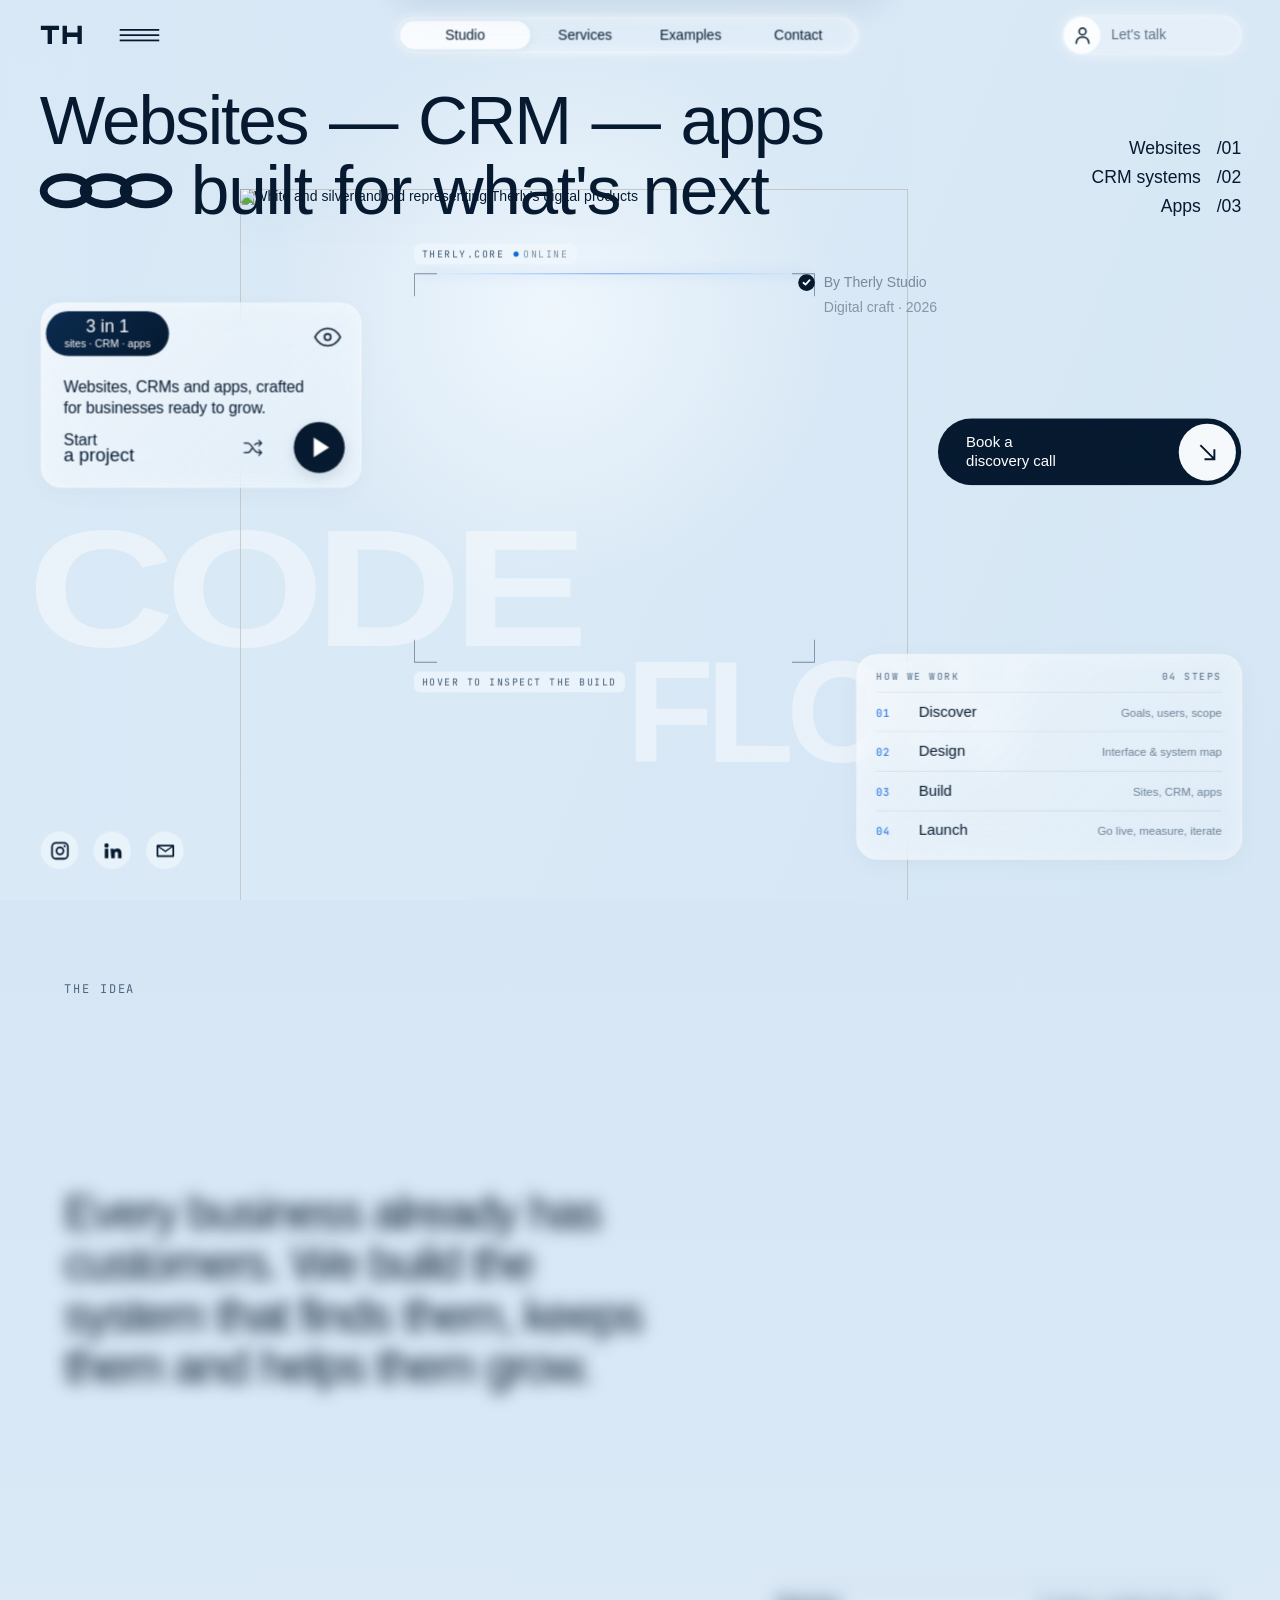
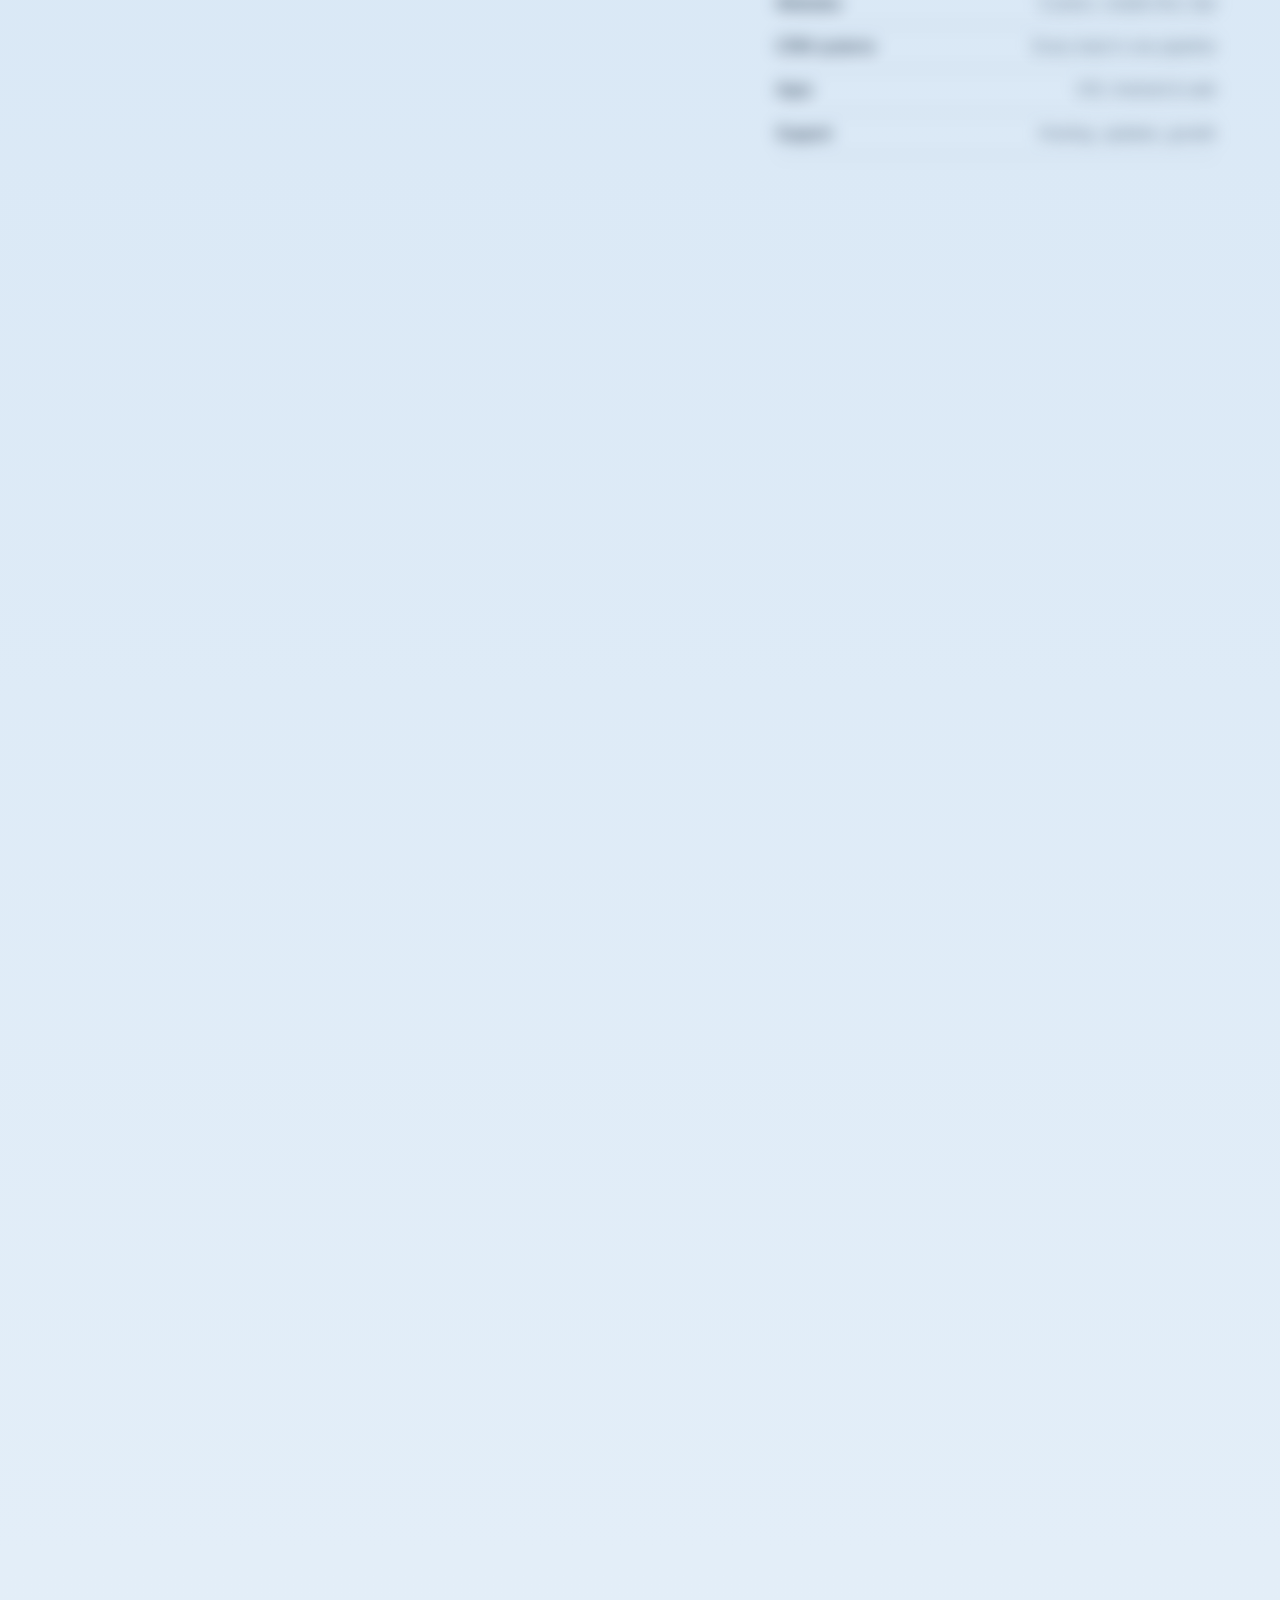
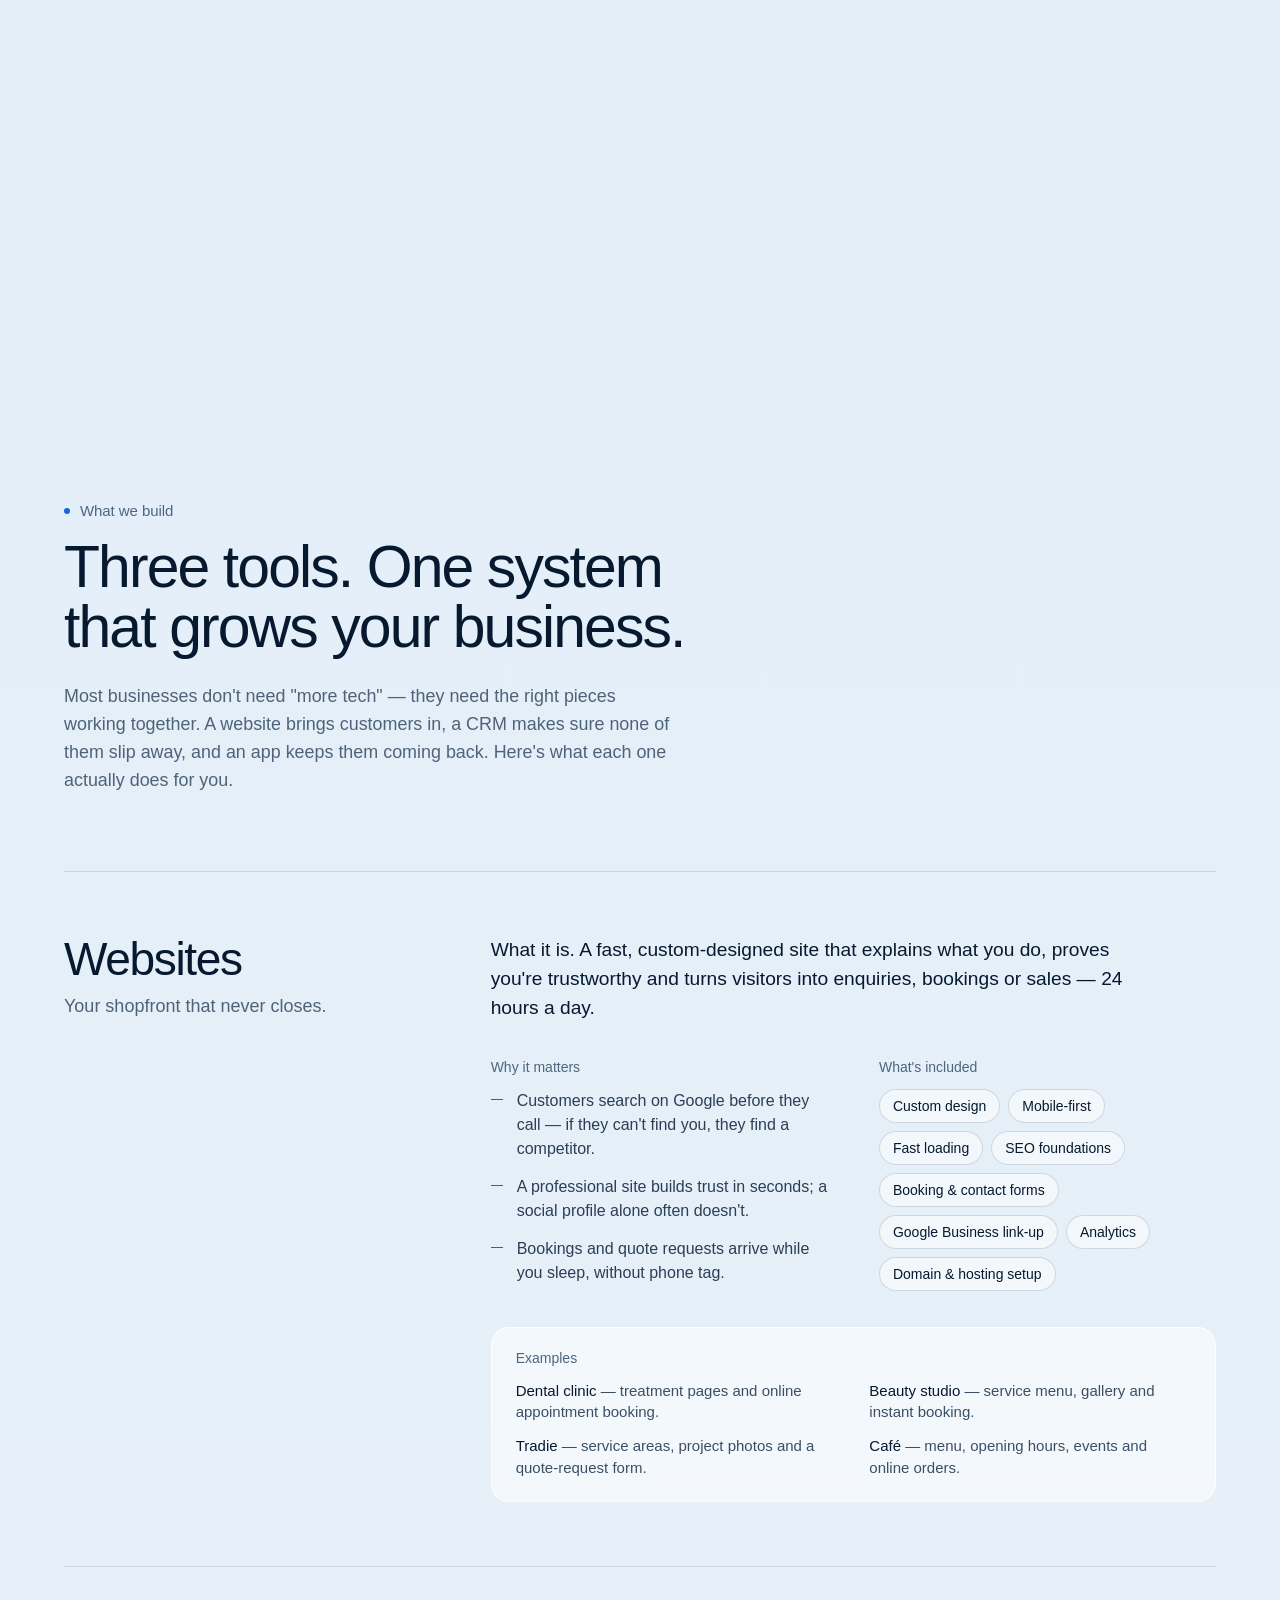
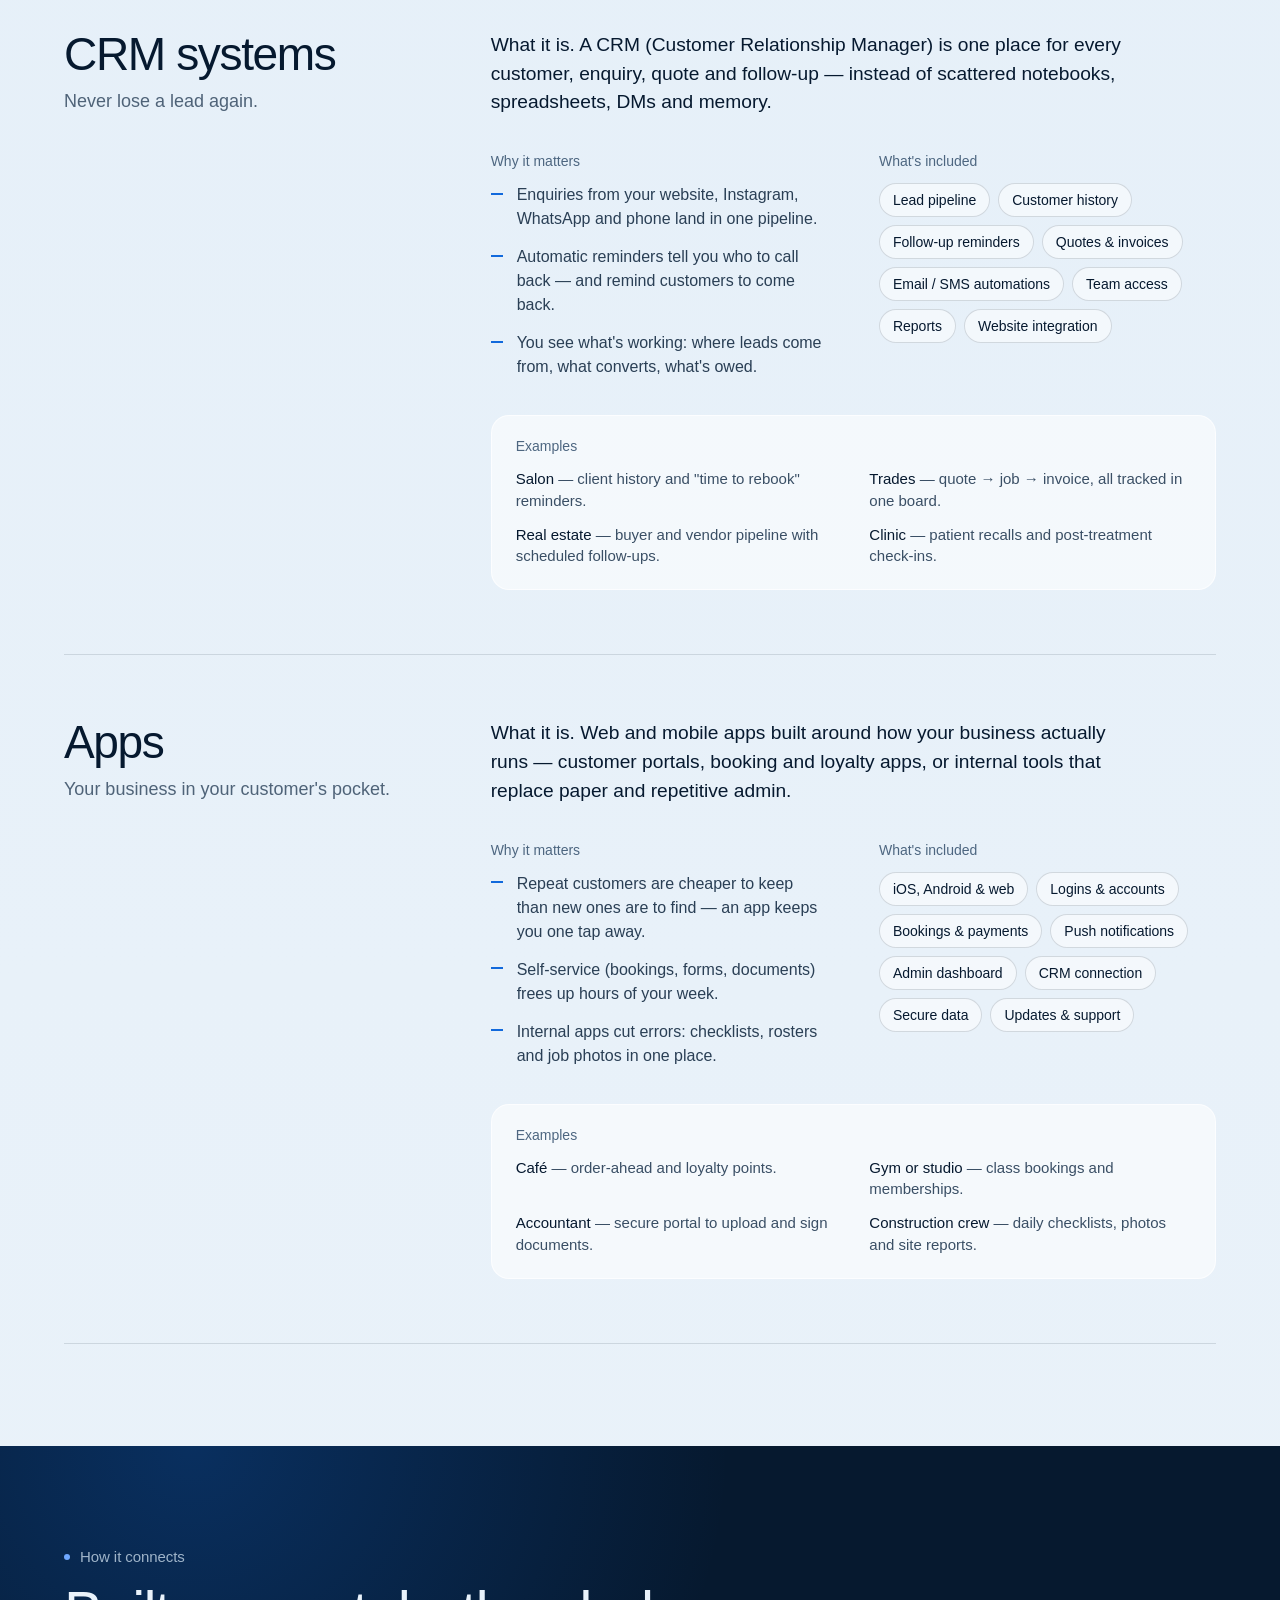
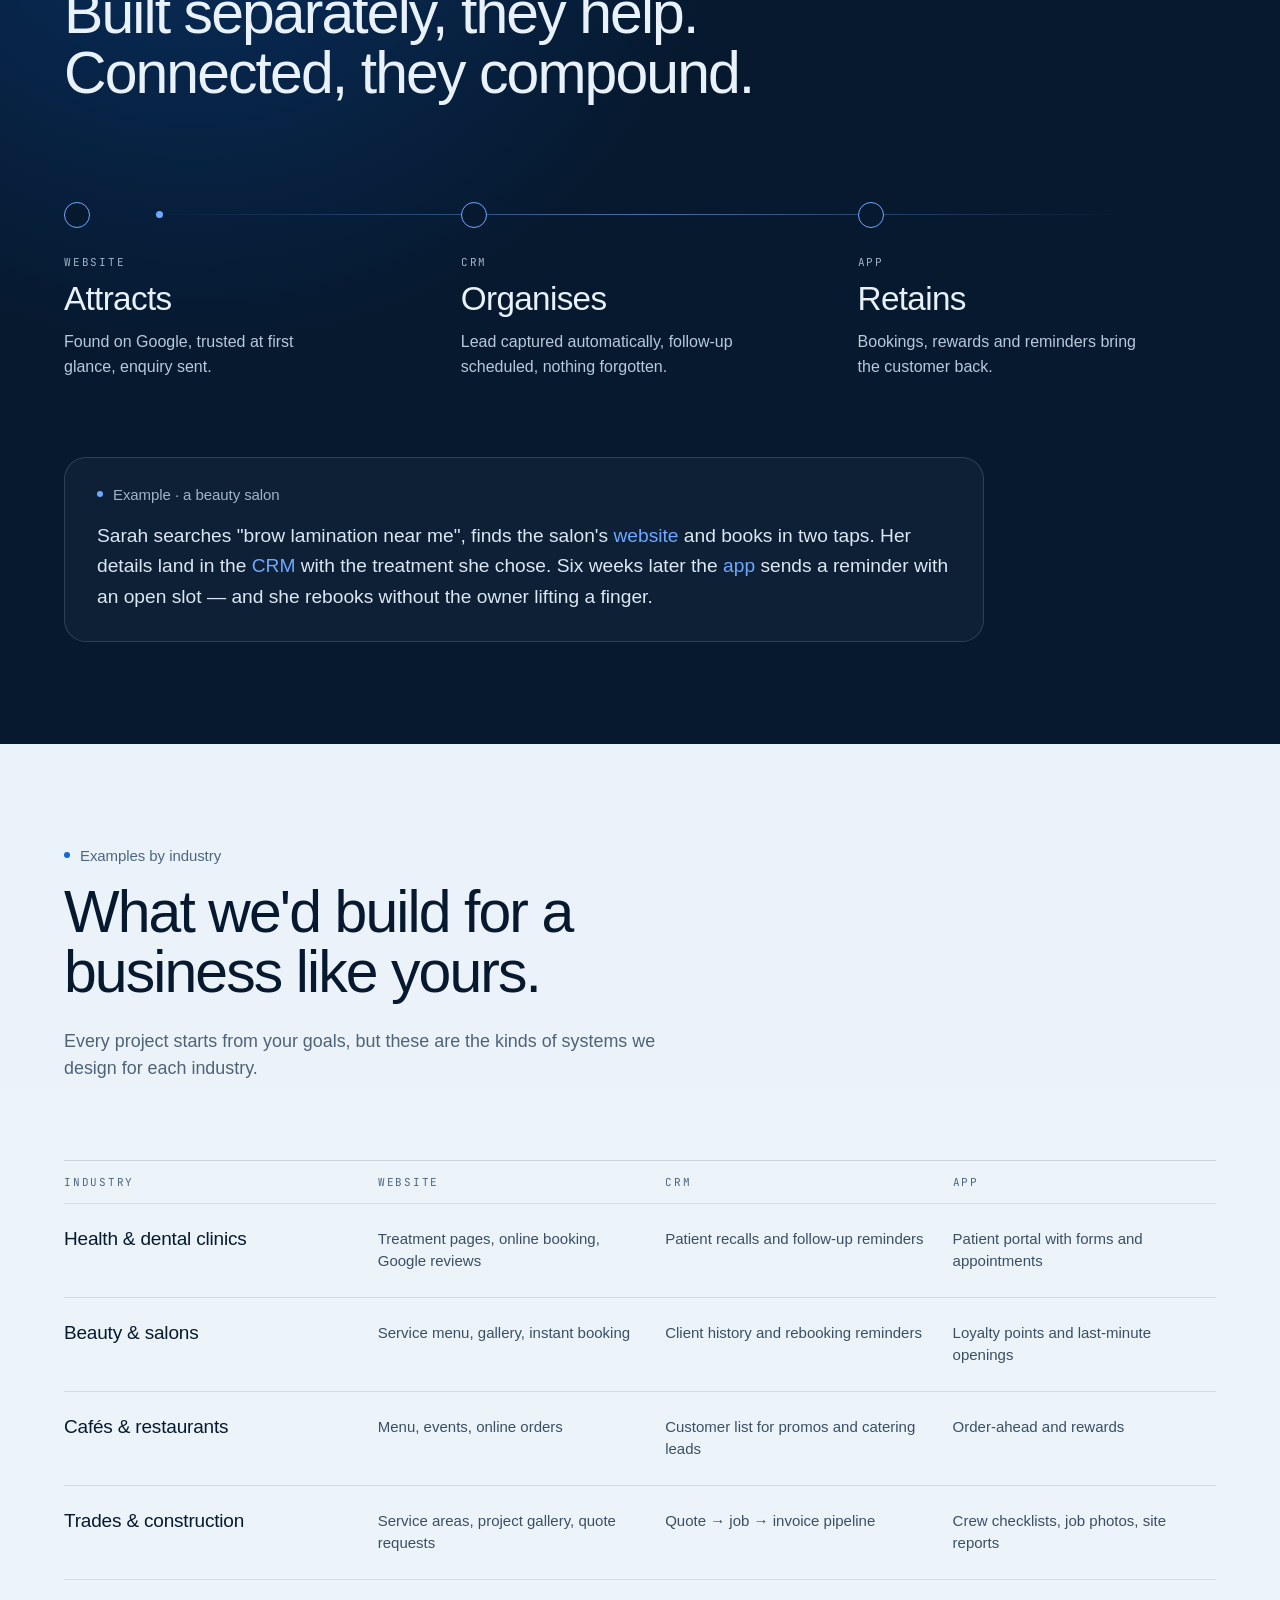
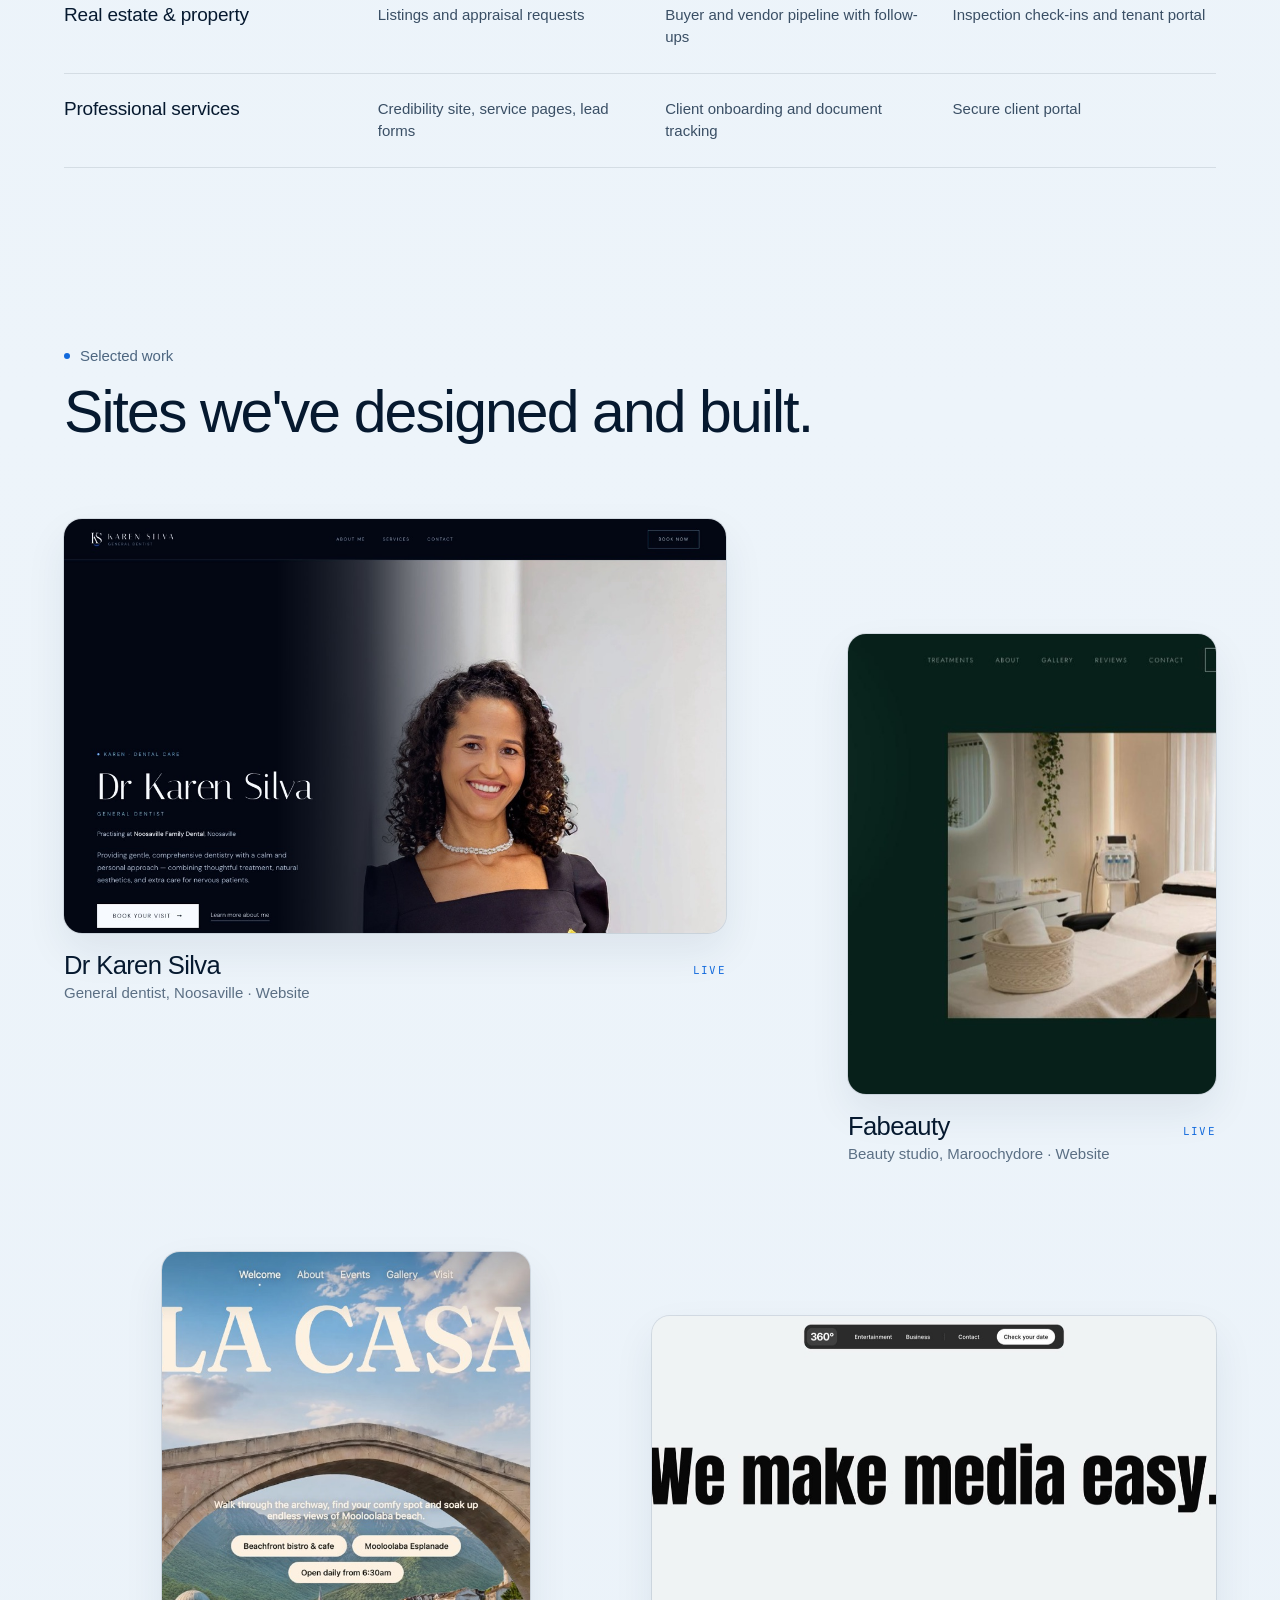
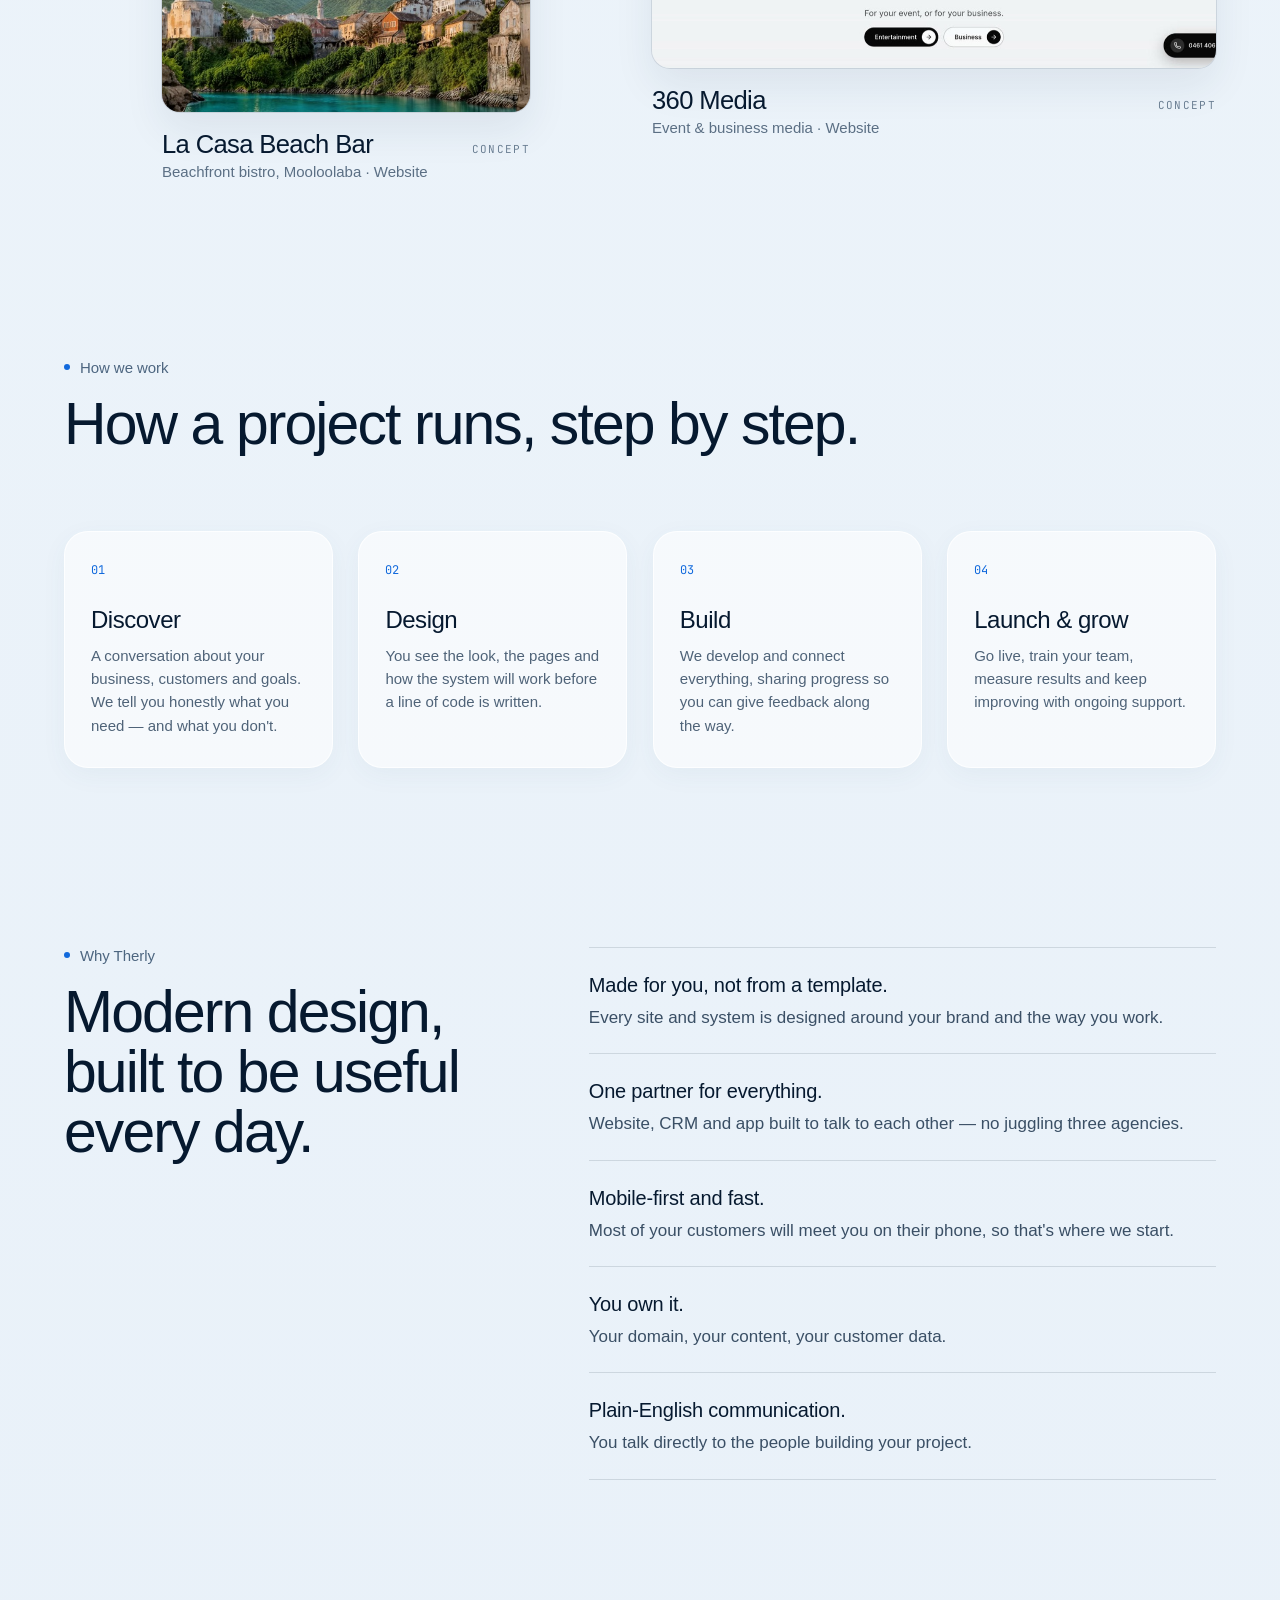
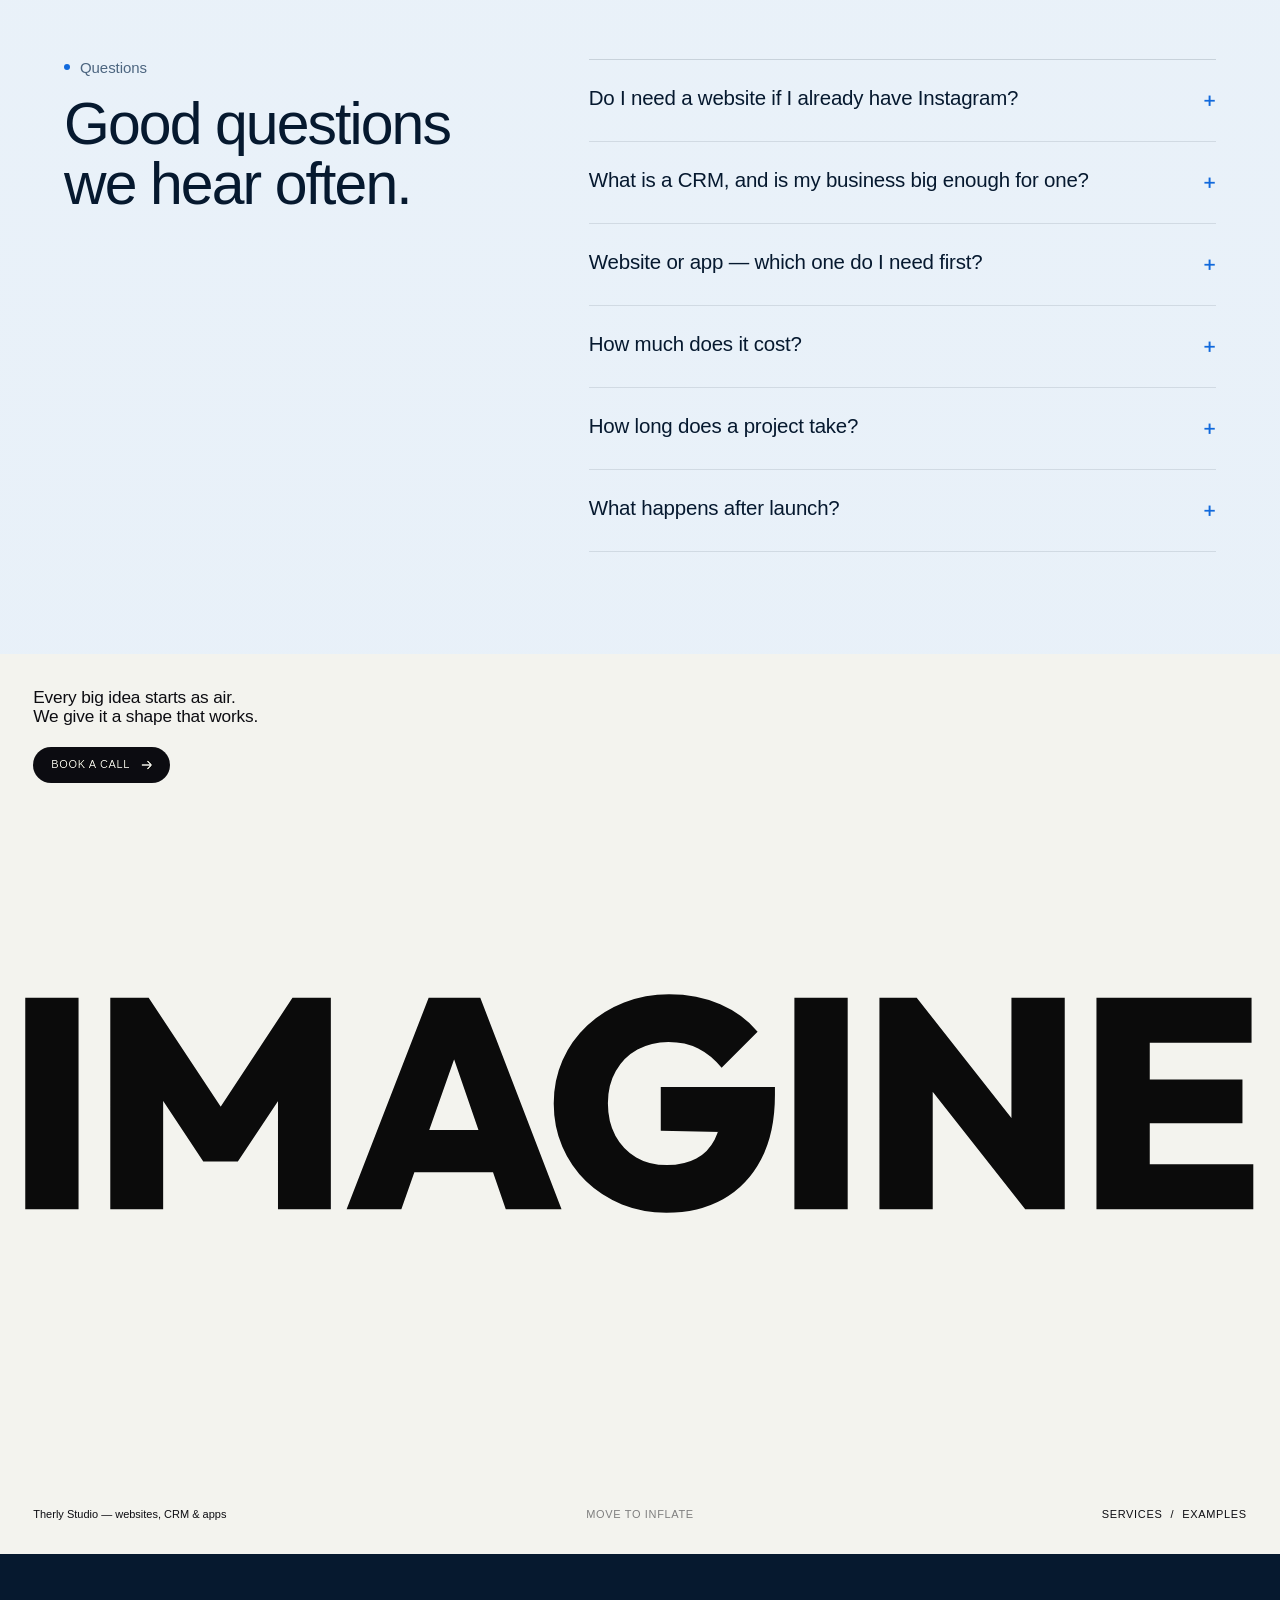
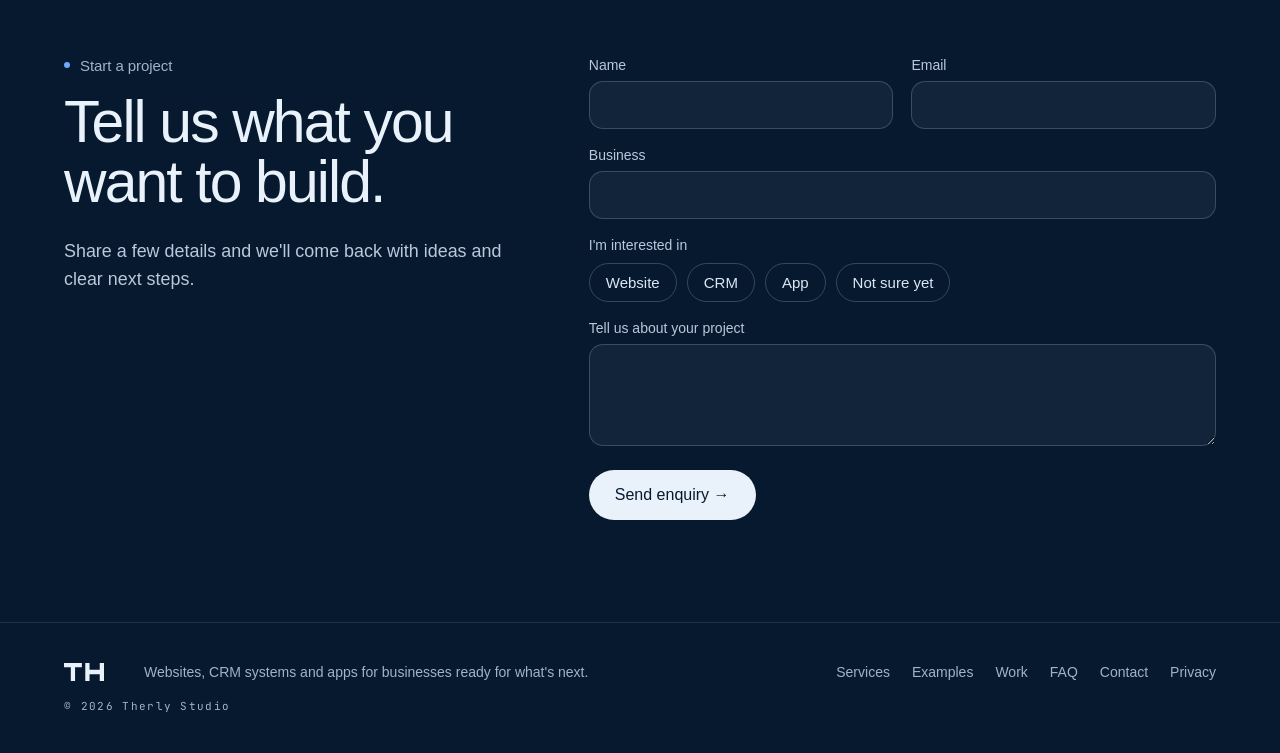
==== index.html @ a91457c4 "Add privacy policy page and footer link Co-Authored-By: Claude Opus 5.5 <noreply@anthropic.com>" ====
<!doctype html>
<html lang="en">
<head>
<meta charset="utf-8">
<meta name="viewport" content="width=device-width,initial-scale=1,viewport-fit=cover">
<meta name="theme-color" content="#d6e6f5">
<title>Therly — Digital Studio</title>
<link rel="canonical" href="https://therly.com.au/">
<meta property="og:title" content="Therly — Digital Studio">
<meta property="og:description" content="Websites, CRM systems and apps for businesses ready for what's next.">
<meta property="og:url" content="https://therly.com.au/">
<meta property="og:type" content="website">
<meta property="og:site_name" content="Therly">
<meta property="og:locale" content="en_AU">
<meta property="og:image" content="https://therly.com.au/assets/og-share.jpg">
<meta property="og:image:secure_url" content="https://therly.com.au/assets/og-share.jpg">
<meta property="og:image:type" content="image/jpeg">
<meta property="og:image:width" content="1200">
<meta property="og:image:height" content="630">
<meta property="og:image:alt" content="Therly — websites, CRM and apps built for what's next">
<meta name="twitter:card" content="summary_large_image">
<meta name="twitter:title" content="Therly — Digital Studio">
<meta name="twitter:description" content="Websites, CRM systems and apps for businesses ready for what's next.">
<meta name="twitter:image" content="https://therly.com.au/assets/og-share.jpg">
<meta name="description" content="Therly builds websites, CRM systems and apps for businesses ready for what's next.">
<link rel="icon" href="data:image/svg+xml,%3Csvg xmlns='http://www.w3.org/2000/svg' viewBox='0 0 32 32'%3E%3Crect width='32' height='32' rx='9' fill='%2306192f'/%3E%3Cpath d='M8 9h16v3.6h-6.2V24h-3.6V12.6H8z' fill='%23edf6fd'/%3E%3C/svg%3E">
<link rel="preconnect" href="https://fonts.googleapis.com">
<link rel="preconnect" href="https://fonts.gstatic.com" crossorigin>
<link rel="preconnect" href="https://api.fontshare.com">
<link rel="preconnect" href="https://cdn.fontshare.com" crossorigin>
<link href="https://api.fontshare.com/v2/css?f[]=switzer@300,400,500,700&display=swap" rel="stylesheet">
<link href="https://fonts.googleapis.com/css2?family=JetBrains+Mono:wght@400;500&family=Outfit:wght@800&display=swap" rel="stylesheet">
<script>
  if (!matchMedia('(prefers-reduced-motion: reduce)').matches) {
    document.documentElement.classList.add('intro');
    setTimeout(function () { document.documentElement.classList.remove('intro'); }, 5000);
  }
</script>
<style>
:root{--sans:'Switzer','Helvetica Neue',Helvetica,Arial,sans-serif;--mono:'JetBrains Mono',ui-monospace,Menlo,monospace;--ink:#06192f;--muted:#77899c;--ice:#d6e6f5;--white:#fff;--blue:#1169dc}
*{box-sizing:border-box}
html{scroll-behavior:smooth}
html,body{width:100%;margin:0;overflow-x:clip;background:var(--ice)}
body{font-family:var(--sans);color:var(--ink);-webkit-font-smoothing:antialiased}
button{font:inherit;color:inherit;border:0;background:none;cursor:pointer;padding:0}
a{color:inherit;text-decoration:none}
svg{display:block}

.viewport{position:relative;height:100vh;height:100svh;min-height:560px;overflow:hidden;isolation:isolate;
  background:radial-gradient(circle at 44% 28%,#e8f3fb 0 6%,#d9e9f6 30%,#d6e6f5 68%,#d4e5f4 100%)}
.viewport:after{content:"";position:absolute;inset:0;pointer-events:none;opacity:.13;mix-blend-mode:soft-light;z-index:50;
  background-image:url("data:image/svg+xml,%3Csvg xmlns='http://www.w3.org/2000/svg' width='180' height='180'%3E%3Cfilter id='n'%3E%3CfeTurbulence type='fractalNoise' baseFrequency='.82' numOctaves='3' stitchTiles='stitch'/%3E%3C/filter%3E%3Crect width='100%25' height='100%25' filter='url(%23n)' opacity='.32'/%3E%3C/svg%3E");
  background-size:180px 180px}

.stage{container-type:inline-size;position:absolute;left:50%;top:50%;width:1536px;height:1024px;--fx:0px;
  transform-origin:center;overflow:hidden;
  background:radial-gradient(circle at 43% 35%,rgba(246,251,255,.74),transparent 31%),
             linear-gradient(112deg,#d6e6f5 0%,#d9e9f6 44%,#d4e5f4 100%)}
.stage:before{content:"";position:absolute;inset:0;z-index:1;pointer-events:none;
  background:linear-gradient(90deg,rgba(255,255,255,.08),transparent 35%,rgba(255,255,255,.04))}
.stage.is-fit{background:transparent}
.stage.is-fit:before{display:none}
.stage>*{position:absolute}

/* header */
.header{inset:0 0 auto 0;height:82px;z-index:20}
.header>*{position:absolute}
.brand{left:calc(var(--fx) + 46px);top:29px;width:47px;height:21px}
.brand svg{width:100%;height:100%;fill:var(--ink)}
.menu{left:calc(var(--fx) + 136px);top:31px;width:46px;height:19px}
.menu span{position:absolute;left:0;width:45px;height:2px;background:var(--ink);transition:.25s}
.menu span:nth-child(1){top:2px}.menu span:nth-child(2){top:8px}.menu span:nth-child(3){top:14px}
.stage.menu-open .menu span:nth-child(1){transform:translateY(6px) rotate(38deg)}
.stage.menu-open .menu span:nth-child(2){opacity:0}
.stage.menu-open .menu span:nth-child(3){transform:translateY(-6px) rotate(-38deg)}

.nav{left:calc(50% - 277px);top:20px;width:524px;height:40px;padding:3px;display:grid;
  grid-template-columns:148px 125px 115px 130px;border:1px solid rgba(255,255,255,.5);border-radius:22px;
  background:rgba(245,249,255,.23);box-shadow:0 0 12px rgba(255,255,255,.7),inset 0 0 12px rgba(255,255,255,.42);
  backdrop-filter:blur(17px);-webkit-backdrop-filter:blur(17px)}
.nav a{height:32px;display:flex;align-items:center;justify-content:center;font-size:16px;border-radius:18px;transition:.2s}
.nav a.active{background:rgba(255,255,255,.78);box-shadow:0 2px 12px rgba(26,48,78,.06)}
.nav a:not(.active):hover,.nav a:focus-visible{background:rgba(255,255,255,.58)}

.join{right:calc(var(--fx) + 43px);top:17px;width:205px;height:46px;border-radius:25px;display:flex;align-items:center;padding:2px;
  background:rgba(246,250,255,.38);box-shadow:0 0 18px rgba(255,255,255,.46),inset 0 0 10px rgba(255,255,255,.45);
  backdrop-filter:blur(16px);-webkit-backdrop-filter:blur(16px)}
.join-icon{width:42px;height:42px;border-radius:50%;background:rgba(255,255,255,.82);display:grid;place-items:center;flex:none}
.join-icon svg{width:23px;height:23px;fill:none;stroke:var(--ink);stroke-width:1.8;stroke-linecap:round;stroke-linejoin:round}
.join-label{font-size:16px;margin-left:12px;color:#5e7082}

/* headline */
.headline{left:calc(var(--fx) + 45px);top:98px;width:960px;margin:0;font-size:var(--hf,79px);line-height:.99;
  letter-spacing:-.019em;word-spacing:.0633em;font-weight:400;z-index:8}
.headline-line{display:block;white-space:nowrap}
.headline-line:first-child{letter-spacing:-.02975em}
.headline-line2{display:flex;align-items:center;gap:.2658em;margin-top:2px}
.chain{width:1.9114em;height:.6076em;flex:0 0 1.9114em;overflow:visible}
.chain path{fill:var(--ink)}
.hl-rv{display:block}

/* features */
.features{right:calc(var(--fx) + 44px);top:157px;width:190px;display:grid;gap:11px;z-index:10;font-size:20px;line-height:1.1;text-align:right}
.feature{display:flex;justify-content:flex-end;gap:18px;white-space:nowrap}
.feature b{font-weight:400}

/* creator */
.creator{right:calc(var(--fx) + 390px);top:311px;z-index:12;display:flex;align-items:flex-start;color:#77899b}
.verified{width:19px;height:19px;border-radius:50%;background:var(--ink);margin-right:10px;margin-top:1px;display:grid;place-items:center;flex:none}
.verified svg{width:11px;height:11px;fill:none;stroke:#fff;stroke-width:2.2;stroke-linecap:round;stroke-linejoin:round}
.creator-copy{font-size:16px;line-height:1.25}
.series{margin-top:9px;color:#8496a8}

/* glass card */
.glass-card{left:calc(var(--fx) + 46px);top:344px;width:365px;height:211px;padding:9px 25px 18px 25px;
  border:1px solid rgba(255,255,255,.45);border-radius:24px;z-index:14;
  background:linear-gradient(135deg,rgba(255,255,255,.55),rgba(239,247,253,.42));
  box-shadow:inset 0 0 22px rgba(255,255,255,.32),0 7px 26px rgba(65,94,123,.045);
  backdrop-filter:blur(20px);-webkit-backdrop-filter:blur(20px)}
.card-top{height:60px;display:flex;justify-content:space-between;align-items:flex-start}
.count{margin-left:-20px;padding:8px 21px 7px;border-radius:26px;color:#fff;background:linear-gradient(135deg,#0b2b50,#06192f);min-width:124px;text-align:center}
.count strong{display:block;font-size:20px;line-height:19px;font-weight:500}
.count small{display:block;font-size:12px;margin-top:3px}
.eye{width:38px;height:38px;margin-right:-6px;margin-top:10px;border-radius:50%;display:grid;place-items:center;transition:.2s}
.eye:hover,.eye:focus-visible{background:rgba(255,255,255,.5)}
.eye svg{width:33px;height:23px;fill:none;stroke:var(--ink);stroke-width:1.8}
.card-copy{margin:15px 0 0;font-size:18px;line-height:1.32;letter-spacing:-.14px}
.card-bottom{position:absolute;left:25px;right:18px;bottom:15px;height:60px;display:flex;align-items:center}
.start{font-size:18px;line-height:18px}
.start strong{font-size:21px;font-weight:500}
.shuffle{width:42px;height:42px;border-radius:50%;margin-left:auto;margin-right:26px;display:grid;place-items:center;transition:.2s}
.shuffle:hover,.shuffle:focus-visible{background:rgba(255,255,255,.58)}
.shuffle svg{width:27px;height:27px;fill:none;stroke:var(--ink);stroke-width:1.5;stroke-linecap:round;stroke-linejoin:round}
.play{width:58px;height:58px;border-radius:50%;background:var(--ink);box-shadow:0 5px 14px rgba(8,26,46,.12);transition:.25s;display:grid;place-items:center;flex:none}
.play:hover{transform:scale(1.05)}
.play svg{width:24px;height:26px;fill:#fff;margin-left:4px}
.play.active{box-shadow:0 0 0 7px rgba(17,105,220,.12),0 0 32px rgba(17,105,220,.38)}

/* ghost typography */
.ghost{position:absolute;z-index:2;color:rgba(255,255,255,.43);font-weight:700;letter-spacing:-9px;line-height:.8;user-select:none;-webkit-user-select:none;margin:0;white-space:nowrap}
.ghost-one{left:calc(var(--fx) + 31px);top:594px;font-size:189px;transform:scaleX(1.23);transform-origin:left center}
.ghost-two{left:calc(50% - 16px);top:745px;font-size:164px}


/* hero + spotlight */
.hero{position:absolute;left:calc(50% - 455px);top:215px;width:760px;height:962px;z-index:7;pointer-events:none}
.hero img{width:100%;height:100%;object-fit:contain;display:block}
.hero-stack{position:relative;width:100%;height:100%;pointer-events:auto}
.hero-back,.hero-front{position:absolute;inset:0;width:100%;height:100%;object-fit:contain;display:block;pointer-events:none}
.hero-front{z-index:1;filter:drop-shadow(12px 17px 24px rgba(35,57,79,.12)) hue-rotate(var(--hero-hue,0deg)) saturate(var(--hero-sat,1));transition:filter .4s ease}
.hero-back{display:none}
.hero-mask-canvas{position:absolute;inset:0;width:100%;height:100%;z-index:2;pointer-events:none;display:block}
.hero.awake{animation:breathe 3.5s ease-in-out infinite}
@keyframes breathe{50%{transform:translateY(-5px)}}
.hero.awake .hero-front{animation:breatheGlow 3.5s ease-in-out infinite}
@keyframes breatheGlow{50%{filter:drop-shadow(10px 15px 34px rgba(16,105,220,.2)) hue-rotate(var(--hero-hue,0deg)) saturate(var(--hero-sat,1.08))}}

/* hud */
.hud{position:absolute;left:26%;top:10%;width:60%;height:46%;z-index:3;pointer-events:none}
.hud-c{position:absolute;width:26px;height:26px;border:0 solid rgba(6,25,47,.45)}
.hud-c.tl{left:0;top:0;border-width:1.5px 0 0 1.5px}.hud-c.tr{right:0;top:0;border-width:1.5px 1.5px 0 0}
.hud-c.bl{left:0;bottom:0;border-width:0 0 1.5px 1.5px}.hud-c.br{right:0;bottom:0;border-width:0 1.5px 1.5px 0}
.hud-scan{position:absolute;left:6px;right:6px;top:0;height:1px;opacity:.75;
  background:linear-gradient(90deg,transparent,rgba(17,105,220,.85),transparent);box-shadow:0 0 14px rgba(17,105,220,.55);
  animation:scan 5.5s cubic-bezier(.45,0,.55,1) infinite alternate}
@keyframes scan{to{top:100%}}
.hud-tag{position:absolute;font-family:var(--mono);font-size:11px;letter-spacing:.14em;text-transform:uppercase;color:#3d5670;white-space:nowrap;
  padding:5px 9px;border-radius:7px;background:rgba(240,247,253,.72);backdrop-filter:blur(8px);-webkit-backdrop-filter:blur(8px)}
.hud-tag em{font-style:normal;color:#7890a6;margin-left:10px}
.hud-tag em:before{content:"";display:inline-block;width:6px;height:6px;border-radius:50%;background:var(--blue);margin-right:6px;vertical-align:1px}
.hud-tag-a{left:0;top:-34px}
.hud-tag-b{left:0;bottom:-34px}
.hud-xy{display:none}
.hud.inspecting .hud-hint{display:none}
.hud.inspecting .hud-xy{display:inline}
.hud-xy b{font-weight:500;color:var(--ink)}

/* material */
.material{right:calc(var(--fx) + 44px);top:413px;width:345px;height:140px;z-index:13}
.material-pill{position:absolute;right:0;bottom:1px;width:345px;height:76px;border-radius:41px;background:var(--ink);display:flex;align-items:center;overflow:visible}
.material-copy{margin-left:32px;color:#fff;font-size:17px;line-height:1.25}
.material-next{margin-left:auto;margin-right:6px;width:65px;height:65px;border-radius:50%;background:#f5f9fc;display:grid;place-items:center;flex:none;transition:transform .25s}
.material-next:hover{transform:rotate(45deg)}
.material-next svg{width:30px;height:30px;fill:none;stroke:var(--ink);stroke-width:2.4}

/* process */
.process{right:calc(var(--fx) + 43px);bottom:46px;width:439px;z-index:12;padding:18px 22px 10px;border:1px solid rgba(255,255,255,.45);border-radius:24px;
  background:linear-gradient(135deg,rgba(255,255,255,.5),rgba(239,247,253,.36));
  box-shadow:inset 0 0 22px rgba(255,255,255,.3),0 7px 26px rgba(65,94,123,.05);backdrop-filter:blur(20px);-webkit-backdrop-filter:blur(20px)}
.process-head{display:flex;justify-content:space-between;font-family:var(--mono);font-size:11px;letter-spacing:.14em;text-transform:uppercase;color:#4d6680;padding-bottom:10px}
.process ol{list-style:none;margin:0;padding:0}
.process-step{display:grid;grid-template-columns:40px 1fr auto;align-items:baseline;gap:8px;padding:12px 0;border-top:1px solid rgba(6,25,47,.08)}
.process-step .n{font-family:var(--mono);font-size:12px;color:var(--blue)}
.process-step b{font-size:17px;font-weight:500}
.process-step small{font-size:13px;color:#6b7f93;text-align:right}

/* socials */
.socials{left:calc(var(--fx) + 46px);bottom:35px;display:flex;gap:17px;z-index:18}
.social{width:43px;height:43px;border-radius:50%;background:rgba(245,249,253,.55);display:grid;place-items:center;
  backdrop-filter:blur(8px);-webkit-backdrop-filter:blur(8px);transition:.2s}
.social:hover,.social:focus-visible{background:#fff;outline:2px solid rgba(17,105,220,.18)}
.social svg{width:24px;height:24px;fill:var(--ink)}

.toast{position:fixed;left:50%;bottom:30px;z-index:80;transform:translate(-50%,18px);padding:11px 18px;border-radius:22px;color:#fff;
  background:rgba(6,25,47,.9);font-size:14px;opacity:0;pointer-events:none;transition:.24s;white-space:nowrap}
.toast.show{opacity:1;transform:translate(-50%,0)}

/* menu panel */
.menu-panel{left:calc(var(--fx) + 46px);top:86px;width:304px;padding:14px;display:grid;gap:6px;z-index:30;
  border:1px solid rgba(255,255,255,.6);border-radius:26px;
  background:linear-gradient(135deg,rgba(255,255,255,.94),rgba(237,246,253,.89));
  box-shadow:0 0 18px rgba(255,255,255,.5),inset 0 0 22px rgba(255,255,255,.5),0 14px 34px rgba(65,94,123,.13);
  backdrop-filter:blur(24px);-webkit-backdrop-filter:blur(24px);visibility:hidden;opacity:0;transform:translateY(-12px);
  transition:opacity .22s ease,transform .25s ease,visibility .25s}
.stage.nav-compact.menu-open .menu-panel{visibility:visible;opacity:1;transform:none}
.menu-panel a{height:60px;padding:0 20px;border-radius:20px;font-size:19px;display:flex;align-items:center;transition:.2s}
.menu-panel a.active{background:rgba(214,230,245,.85);box-shadow:0 0 0 2px rgba(17,105,220,.18)}
.menu-panel a:not(.active):hover,.menu-panel a:focus-visible{background:rgba(214,230,245,.5);outline:none}
.menu-join{width:100%;height:64px;margin-top:8px;border-radius:32px;display:flex;align-items:center;padding:8px;
  background:rgba(246,250,255,.38);box-shadow:0 0 18px rgba(255,255,255,.46),inset 0 0 10px rgba(255,255,255,.45)}
.menu-join .join-icon{width:48px;height:48px}
.menu-join .join-icon svg{width:26px;height:26px}
.menu-join .join-label{font-size:19px}
.stage.nav-compact .nav,.stage.nav-compact .join{display:none}

:focus-visible{outline:2px solid rgba(17,105,220,.45);outline-offset:2px}

/* intro pre-state */
html.intro .headline-line{clip-path:inset(0 -.12em 100% -.12em)}
html.intro .headline-line>*{transform:translateY(.9em)}
html.intro .brand,html.intro .menu,html.intro .nav,html.intro .join,html.intro .feature,html.intro .hero,html.intro .ghost,
html.intro .glass-card,html.intro .creator,html.intro .material,html.intro .process,html.intro .social{opacity:0}
html.intro .hero{transform:translateY(22px) scale(.99)}
html.intro .glass-card{transform:translateY(18px)}
html.intro .creator{transform:translateY(10px)}
html.intro .material-pill{transform:translateX(16px)}
html.intro .process{transform:translateY(14px)}

/* ───── TIER B: portrait-ish scaled canvas ───── */
.stage.is-mobile{background:radial-gradient(circle at 63% 38%,rgba(249,253,255,.87),transparent 26%),linear-gradient(140deg,#d8e9f6,#d3e4f3)}
.stage.is-mobile.is-fit{background:transparent}
.is-mobile .header{height:88px}
.is-mobile .brand{left:24px;top:31px;width:56px}
.is-mobile .menu{left:96px;top:36px;width:42px}
.is-mobile .menu span{width:41px}
.is-mobile .join{right:16px;top:23px;width:120px}
.is-mobile .join-label{font-size:13px;margin-left:7px}
.is-mobile .headline{left:24px;top:112px;width:calc(100% - 48px);font-size:60px;line-height:1.02;letter-spacing:-1.8px;word-spacing:1px}
.is-mobile .headline-line:first-child{letter-spacing:-2px}
.is-mobile .headline-line2{margin-top:14px;gap:14px;white-space:normal}
.is-mobile .chain{width:100px;height:32px;flex-basis:100px}
.is-mobile .headline-line2>span{display:block;width:calc(100% - 116px)}
.is-mobile .features{right:24px;top:299px;width:194px;font-size:16px;gap:8px}
.is-mobile .feature{gap:13px}
.is-mobile .creator{left:24px;right:auto;top:322px}
.is-mobile .creator-copy{font-size:14px}
.is-mobile .ghost-one{left:13px;top:621px;font-size:142px}
.is-mobile .ghost-two{left:364px;top:804px;font-size:104px}
.is-mobile .hero{left:calc(50% - 340px);top:330px;width:680px;height:861px}
.is-mobile .material{right:24px;top:auto;bottom:16px;transform:scale(.78);transform-origin:right bottom}
.is-mobile .process{left:24px;right:24px;bottom:318px;width:auto}
.is-mobile .process ol{display:grid;grid-template-columns:1fr 1fr;column-gap:24px}
.is-mobile .glass-card{left:24px;top:auto;bottom:90px;width:calc(100% - 48px);height:214px;padding-left:27px}
.is-mobile .card-copy{font-size:17px;max-width:340px}
.is-mobile .count{margin-left:-22px}
.is-mobile .card-bottom{left:auto;right:19px;bottom:72px;width:230px}
.is-mobile .start{margin-right:auto}
.is-mobile .socials{left:24px;bottom:28px}
.is-mobile .toast{bottom:28px}
@container (min-width:900px){
  .is-mobile .glass-card{width:clamp(360px,45%,520px);padding:9px 25px 18px 25px}
  .is-mobile .card-copy{max-width:none}
  .is-mobile .card-bottom{left:25px;right:18px;bottom:15px;width:auto}
  .is-mobile .count{margin-left:-20px}
  .is-mobile .material{left:auto;right:16px;width:345px;bottom:335px;transform:scale(.78);transform-origin:right center}
  .is-mobile .process{left:auto;width:clamp(360px,45%,520px);bottom:90px}
  .is-mobile .process ol{display:block}
}

/* ───── TIER C: real phones, natural grid ───── */
@media (max-width:520px) and (orientation:portrait){
  html,body{height:auto;min-height:100%;overflow-x:hidden;overflow-y:auto}
  .viewport{position:relative;inset:auto;height:auto;min-height:100svh;overflow:visible}
  .stage.is-phone{position:relative;left:auto;top:auto;width:100%;height:auto;min-height:100svh;transform:none;background:transparent;
    --gf:clamp(56px,16.5vw,84px);--gm:clamp(112px,33vw,186px);
    display:grid;grid-template-columns:1fr auto;
    grid-template-areas:"head head" "title title" "creator features" "art art" "mat mat" "card card" "gal gal" "soc soc";
    align-content:start;row-gap:clamp(14px,4vw,22px);column-gap:16px;padding:0 clamp(16px,5vw,24px) clamp(22px,6vw,32px)}
  .stage.is-phone:before{display:none}
  .stage.is-phone>*{position:static;inset:auto;margin:0}
  .is-phone .header{grid-area:head;position:relative;height:auto;display:flex;align-items:center;justify-content:space-between;padding:clamp(14px,4vw,20px) 0 0}
  .is-phone .brand{position:static;width:clamp(56px,16vw,68px);height:auto;aspect-ratio:58/21}
  .is-phone .menu{position:relative;left:auto;top:auto;width:45px;height:19px}
  .is-phone .menu:after{content:"";position:absolute;inset:-13px -4px}
  .is-phone .menu-panel{position:absolute;left:0;right:0;top:calc(100% + 12px);width:auto}
  .is-phone .headline{grid-area:title;width:auto;font-size:clamp(24px,7.3vw,38px);line-height:1.1;margin-top:clamp(4px,2vw,10px)}
  .is-phone .headline-line{white-space:normal}
  .is-phone .headline-line2{display:block;gap:0;margin-top:.04em}
  .is-phone .headline-line2>span{display:inline}
  .is-phone .chain{display:inline-block;vertical-align:-.055em;margin-right:.2em}
  .is-phone .creator{grid-area:creator;align-self:start}
  .is-phone .verified{width:17px;height:17px}
  .is-phone .creator-copy{font-size:13px}
  .is-phone .series{font-size:12px;margin-top:6px}
  .is-phone .features{grid-area:features;font-size:13px;gap:7px;justify-self:end;align-self:start;width:auto}
  .is-phone .feature{gap:12px}
  .is-phone .hero,.is-phone .ghost-one,.is-phone .ghost-two{grid-area:art}
  .is-phone .hero{width:118%;height:auto;max-width:520px;justify-self:center}
  .is-phone .hero img{height:auto}
  .is-phone .hero-front{position:relative}
  .is-phone .ghost{letter-spacing:-.0476em}
  .is-phone .ghost-one{font-size:var(--gf);justify-self:start;align-self:start;margin-top:var(--gm)}
  .is-phone .ghost-two{font-size:calc(var(--gf)*.87);justify-self:end;align-self:end;margin-bottom:clamp(24px,8vw,52px)}
  .is-phone .material{grid-area:mat;width:100%;height:auto;margin-top:0;position:relative}
  .is-phone .material-pill{position:relative;width:100%;height:clamp(64px,18vw,76px)}
  .is-phone .material-copy{margin-left:24px;width:auto;font-size:clamp(14px,4vw,16px)}
  .is-phone .material-next{width:clamp(48px,14vw,58px);height:clamp(48px,14vw,58px);margin-right:6px}
  .is-phone .process{grid-area:gal;width:auto;padding:16px 18px 6px}
  .is-phone .process-step small{font-size:12px}
  .is-phone .glass-card{grid-area:card;width:auto;height:auto;padding:14px 20px 20px}
  .is-phone .card-top{height:auto;align-items:center}
  .is-phone .count{margin-left:-14px;min-width:0;padding:8px 18px 7px}
  .is-phone .eye{width:40px;height:40px;margin:0}
  .is-phone .card-copy{margin-top:clamp(12px,4vw,16px);font-size:clamp(14px,4.1vw,16px)}
  .is-phone .card-bottom{position:static;height:auto;margin-top:clamp(14px,4.5vw,20px)}
  .is-phone .start{font-size:clamp(13px,3.8vw,15px);line-height:1.2}
  .is-phone .start strong{font-size:clamp(16px,4.6vw,19px)}
  .is-phone .shuffle{width:40px;height:40px;margin-right:clamp(10px,4vw,18px)}
  .is-phone .play{width:clamp(48px,14vw,56px);height:clamp(48px,14vw,56px)}
  .is-phone .socials{grid-area:soc;display:flex;gap:clamp(12px,4vw,17px)}
  .is-phone .social{width:44px;height:44px}
  .is-phone .toast{position:fixed;left:50%;top:auto;bottom:clamp(18px,5vw,26px)}
}


/* ═════════ CONTENT SECTIONS ═════════ */
.page{position:relative;background:linear-gradient(180deg,#d6e6f5 0,#e3eef8 18%,#edf4fa 60%,#e6eff8 100%)}
.section{position:relative;max-width:1360px;margin:0 auto;padding:clamp(72px,8vw,124px) clamp(20px,5vw,64px)}
.section-tight{padding-top:clamp(48px,6vw,88px);padding-bottom:clamp(48px,6vw,88px)}
.section-head{max-width:880px;margin-bottom:clamp(40px,6vw,80px)}
.eyebrow{font-size:15px;letter-spacing:-.005em;color:#4d6680;margin:0 0 18px;display:flex;align-items:center;gap:10px}
.eyebrow:before{content:"";width:6px;height:6px;border-radius:50%;background:var(--blue)}
.eyebrow span{display:none}
.eyebrow-light{color:#9fb4c9}
.eyebrow-light:before{background:#6fa8ff}
h2{font-size:clamp(34px,4.6vw,68px);line-height:1.02;letter-spacing:-.032em;font-weight:400;margin:0;text-wrap:balance}
.lead{font-size:clamp(17px,1.4vw,20px);line-height:1.55;color:#4f6378;max-width:62ch;margin:26px 0 0}

/* services */
.service{display:grid;grid-template-columns:minmax(0,4fr) minmax(0,8fr);gap:clamp(24px,5vw,80px);padding:clamp(40px,5vw,64px) 0;border-top:1px solid rgba(6,25,47,.12)}
.service:last-child{border-bottom:1px solid rgba(6,25,47,.12)}
.service-side{position:sticky;top:100px;align-self:start}
.service-code{display:none}
.service h3{font-size:clamp(34px,3.6vw,52px);font-weight:400;letter-spacing:-.03em;line-height:1;margin:0 0 14px}
.service-tag{font-size:18px;color:#4f6378;margin:0}
.service-what{font-size:clamp(18px,1.5vw,22px);line-height:1.5;margin:0 0 36px;max-width:60ch}
.service-what b{font-weight:500}
.service-cols{display:grid;grid-template-columns:1fr 1fr;gap:clamp(24px,4vw,56px)}
.service h4,.examples h4{font-size:14px;font-weight:500;letter-spacing:0;color:#4d6680;margin:0 0 14px}
.ticks{list-style:none;margin:0;padding:0;display:grid;gap:14px}
.ticks li{position:relative;padding-left:26px;font-size:16px;line-height:1.5;color:#2a3f55}
.ticks li:before{content:"";position:absolute;left:0;top:.62em;width:12px;height:1.5px;background:var(--blue)}
.chips{list-style:none;margin:0;padding:0;display:flex;flex-wrap:wrap;gap:8px}
.chips li{font-size:14px;padding:8px 13px;border-radius:999px;border:1px solid rgba(6,25,47,.14);background:rgba(255,255,255,.5)}
.examples{margin-top:36px;padding:22px 24px;border-radius:18px;background:rgba(255,255,255,.55);border:1px solid rgba(255,255,255,.7)}
.examples ul{list-style:none;margin:0;padding:0;display:grid;grid-template-columns:1fr 1fr;gap:12px 32px}
.examples li{font-size:15px;line-height:1.45;color:#3a4f65}
.examples b{font-weight:500;color:var(--ink)}

/* connect band */
.flow-band{position:relative;background:#06192f;color:#e9f2fb;overflow:hidden;isolation:isolate}
.flow-band:before{content:"";position:absolute;inset:0;z-index:-1;background:radial-gradient(60% 80% at 15% 0%,rgba(17,105,220,.28),transparent 70%)}
.flow{list-style:none;margin:0;padding:0;display:grid;grid-template-columns:repeat(3,1fr);gap:clamp(16px,3vw,40px);position:relative}
.flow:before{content:"";position:absolute;left:8%;right:8%;top:34px;height:1px;background:linear-gradient(90deg,transparent,rgba(111,168,255,.6),transparent)}
.flow:after{content:"";position:absolute;top:31px;left:8%;width:7px;height:7px;border-radius:50%;background:#6fa8ff;animation:travel 4.5s cubic-bezier(.45,0,.55,1) infinite}
@keyframes travel{to{left:92%}}
.flow-node{position:relative;padding-top:72px}
.flow-node:before{content:"";position:absolute;top:22px;left:0;width:24px;height:24px;border:1.5px solid #6fa8ff;border-radius:50%;background:#06192f}
.flow-k{font-family:var(--mono);font-size:11px;letter-spacing:.16em;text-transform:uppercase;color:#9fb4c9}
.flow-node b{display:block;font-size:clamp(28px,2.6vw,38px);font-weight:400;letter-spacing:-.02em;margin:10px 0 12px}
.flow-node p{margin:0;color:#b8c9da;line-height:1.55;max-width:32ch}
.flow-story{margin-top:clamp(48px,6vw,80px);padding:28px 32px;border:1px solid rgba(159,180,201,.22);border-radius:22px;background:rgba(255,255,255,.03);max-width:920px}
.flow-story p:last-child{margin:0;font-size:clamp(17px,1.5vw,21px);line-height:1.6;color:#dbe7f3}
.flow-story em{font-style:normal;color:#6fa8ff}

/* matrix */
.matrix{border-top:1px solid rgba(6,25,47,.14)}
.matrix-row{display:grid;grid-template-columns:1.1fr 1fr 1fr 1fr;gap:24px;padding:24px 0;border-bottom:1px solid rgba(6,25,47,.1);transition:background .2s}
.matrix-row:not(.matrix-headrow):hover{background:rgba(255,255,255,.45)}
.matrix-headrow{padding:14px 0;font-family:var(--mono);font-size:11px;letter-spacing:.16em;text-transform:uppercase;color:#4d6680}
.matrix-row b{font-size:19px;font-weight:500;letter-spacing:-.01em}
.matrix-row span[role=cell]{font-size:15px;line-height:1.5;color:#3a4f65}

/* work */
.work{list-style:none;margin:0;padding:0;display:grid;grid-template-columns:repeat(12,minmax(0,1fr));column-gap:24px;row-gap:clamp(56px,7vw,110px)}
.work li{min-width:0}
.w-karen{grid-column:1/8}.w-fab{grid-column:9/13;margin-top:clamp(60px,9vw,140px)}
.w-casa{grid-column:2/6}.w-360{grid-column:7/13;margin-top:clamp(40px,5vw,80px)}
.work a{display:block}
.work-media{display:block;overflow:hidden;border-radius:18px;background:rgba(6,25,47,.08);aspect-ratio:16/10;box-shadow:0 0 0 1px rgba(6,25,47,.1),0 18px 40px rgba(26,48,78,.08)}
.w-fab .work-media,.w-casa .work-media{aspect-ratio:4/5}
.work-media img{display:block;width:100%;height:100%;object-fit:cover;transition:transform .7s cubic-bezier(.16,1,.3,1)}
.w-fab .work-media img{object-position:78% 50%}
.work a:hover .work-media img,.work a:focus-visible .work-media img{transform:scale(1.03)}
.work a:active .work-media{transform:scale(.985)}
.work-meta{display:flex;justify-content:space-between;align-items:baseline;gap:16px;margin-top:18px}
.work-name{font-size:clamp(22px,2vw,30px);letter-spacing:-.025em}
.work-tag{font-family:var(--mono);font-size:11px;letter-spacing:.12em;text-transform:uppercase;color:var(--blue)}
.work-tag.is-concept{color:#6b7f93}
.work-type{display:block;margin-top:4px;font-size:15px;color:#5b6f84}

/* steps */
.steps{list-style:none;margin:0;padding:0;display:grid;grid-template-columns:repeat(4,1fr);gap:clamp(16px,2vw,28px)}
.steps li{padding:28px 26px 30px;border-radius:24px;background:rgba(255,255,255,.55);border:1px solid rgba(255,255,255,.75);box-shadow:0 7px 26px rgba(65,94,123,.05)}
.step-n{font-family:var(--mono);font-size:12px;color:var(--blue)}
.steps h3{font-size:24px;font-weight:500;letter-spacing:-.02em;margin:28px 0 10px}
.steps p{margin:0;color:#4f6378;line-height:1.55;font-size:15px}

/* why */
.why{display:grid;grid-template-columns:minmax(0,5fr) minmax(0,7fr);gap:clamp(32px,6vw,96px);align-items:start}
.why-list{list-style:none;margin:0;padding:0}
.why-list li{padding:22px 0;border-top:1px solid rgba(6,25,47,.12);font-size:17px;line-height:1.55;color:#3a4f65}
.why-list li:last-child{border-bottom:1px solid rgba(6,25,47,.12)}
.why-list b{display:block;font-weight:500;color:var(--ink);font-size:20px;margin-bottom:4px;letter-spacing:-.01em}

/* faq */
#faq{display:grid;grid-template-columns:minmax(0,5fr) minmax(0,7fr);gap:clamp(32px,6vw,96px);align-items:start}
#faq .section-head{position:sticky;top:110px;margin-bottom:0}
.faq{border-top:1px solid rgba(6,25,47,.14)}
.faq details{border-bottom:1px solid rgba(6,25,47,.1)}
.faq summary{list-style:none;cursor:pointer;display:flex;justify-content:space-between;gap:24px;padding:26px 0;font-size:clamp(18px,1.6vw,22px);letter-spacing:-.01em}
.faq summary::-webkit-details-marker{display:none}
.faq summary:after{content:"+";font-family:var(--mono);color:var(--blue);font-size:22px;transition:transform .25s}
.faq details[open] summary:after{transform:rotate(45deg)}
.faq details p{margin:0 0 26px;max-width:70ch;color:#4f6378;line-height:1.6;font-size:16px}

/* contact */
.contact-band{background:#06192f;color:#e9f2fb}
.contact{display:grid;grid-template-columns:minmax(0,5fr) minmax(0,7fr);gap:clamp(32px,6vw,96px);align-items:start}
.contact .lead{color:#b8c9da}
.contact-form{display:grid;grid-template-columns:1fr 1fr;gap:18px}
.contact-form .full{grid-column:1/-1}
.contact-form label{display:grid;gap:8px;font-size:14px;color:#b8c9da}
.contact-form input:not([type=checkbox]),.contact-form textarea{font:inherit;font-family:inherit;font-size:16px;letter-spacing:0;text-transform:none;color:#fff;
  background:rgba(255,255,255,.05);border:1px solid rgba(159,180,201,.28);border-radius:14px;padding:14px 16px;transition:border-color .2s,background .2s;resize:vertical}
.contact-form input:focus,.contact-form textarea:focus{outline:none;border-color:#6fa8ff;background:rgba(255,255,255,.08)}
.contact-form fieldset{border:0;margin:0;padding:0;display:flex;flex-wrap:wrap;gap:10px}
.contact-form legend{font-size:14px;color:#b8c9da;margin-bottom:10px;padding:0}
.pick{display:inline-flex!important;cursor:pointer}
.pick input{position:absolute;opacity:0;pointer-events:none}
.pick span{font-family:var(--sans);font-size:15px;letter-spacing:0;text-transform:none;color:#dbe7f3;padding:10px 16px;border-radius:999px;border:1px solid rgba(159,180,201,.3);transition:.2s}
.pick input:checked+span{background:#e9f2fb;color:#06192f;border-color:#e9f2fb}
.pick input:focus-visible+span{outline:2px solid #6fa8ff;outline-offset:2px}
.submit{justify-self:start;margin-top:6px;padding:16px 26px;border-radius:999px;background:#e9f2fb;color:#06192f;font-size:16px;font-weight:500;transition:transform .2s,background .2s}
.submit:hover{background:#fff;transform:translateY(-1px)}

/* footer */
.footer{background:#06192f;color:#9fb4c9;border-top:1px solid rgba(159,180,201,.16)}
.footer-inner{max-width:1360px;margin:0 auto;padding:40px clamp(20px,5vw,64px);display:grid;grid-template-columns:auto 1fr auto;gap:18px 40px;align-items:center}
.footer-mark{width:40px;height:18px;fill:#e9f2fb}
.footer p{margin:0;font-size:14px}
.footer nav{display:flex;gap:22px;font-size:14px}
.footer nav a:hover{color:#fff}
.footer small{grid-column:1/-1;font-family:var(--mono);font-size:11px;letter-spacing:.12em}

/* floating top bar after hero */
.topbar{position:fixed;left:50%;top:14px;z-index:60;display:flex;align-items:center;gap:6px;padding:5px 5px 5px 18px;border-radius:999px;
  background:rgba(245,249,255,.72);border:1px solid rgba(255,255,255,.7);box-shadow:0 8px 30px rgba(26,48,78,.1);
  backdrop-filter:blur(18px);-webkit-backdrop-filter:blur(18px);transform:translate(-50%,-140%);transition:transform .35s cubic-bezier(.16,1,.3,1)}
.topbar.show{transform:translate(-50%,0)}
.topbar svg{width:30px;height:14px;fill:var(--ink);margin-right:10px}
.topbar a{font-size:14px;white-space:nowrap;padding:8px 13px;border-radius:999px;transition:background .2s}
.topbar a:hover,.topbar a:focus-visible{background:rgba(255,255,255,.85)}
.topbar .topbar-cta{background:var(--ink);color:#fff;margin-left:4px}
.topbar .topbar-cta:hover{background:#0b2b50}

/* reveal */
.js-rv .rv{opacity:0;transform:translateY(26px);filter:blur(10px);transition:opacity .9s cubic-bezier(.16,1,.3,1),transform .9s cubic-bezier(.16,1,.3,1),filter .9s cubic-bezier(.16,1,.3,1)}
.js-rv .rv.in{opacity:1;transform:none;filter:none}

@media (max-width:960px){
  .service,.why,.contact,#faq{grid-template-columns:1fr}
  #faq .section-head{position:static}
  .service-side{position:static}
  .steps{grid-template-columns:1fr 1fr}
  .matrix-headrow{display:none}
  .matrix-row{grid-template-columns:1fr;gap:10px}
  .matrix-row span[role=cell]{display:grid;grid-template-columns:80px 1fr;gap:12px}
  .matrix-row span[role=cell]:before{content:attr(data-k);font-family:var(--mono);font-size:11px;letter-spacing:.12em;text-transform:uppercase;color:var(--blue);padding-top:3px}
  .work{grid-template-columns:1fr;row-gap:48px}
  .w-karen,.w-fab,.w-casa,.w-360{grid-column:1;margin-top:0}
  .w-fab .work-media,.w-casa .work-media{aspect-ratio:16/10}
  .w-fab .work-media img{object-position:center}
  .footer-inner{grid-template-columns:1fr}
  .topbar a:not(.topbar-cta){display:none}
}
@media (max-width:640px){
  .service-cols,.examples ul,.steps,.flow,.contact-form{grid-template-columns:1fr}
  .flow:before,.flow:after{display:none}
  .flow-node{padding-top:0;padding-left:44px}
  .flow-node:before{top:2px}
  .footer nav{flex-wrap:wrap}
}


/* ═════════ THE IDEA — pinned statement ═════════ */
.craft{position:relative;height:calc(100svh + 200svh)}
.craft-stage{position:sticky;top:0;height:100svh;overflow:hidden;display:grid;grid-template-columns:minmax(0,11fr) minmax(0,9fr);grid-template-rows:auto 1fr auto;
  padding:clamp(80px,9vh,110px) clamp(20px,5vw,64px) clamp(28px,5vh,56px);max-width:1600px;margin:0 auto}
.craft-label{grid-column:1;grid-row:1;margin:0;font-family:var(--mono);font-size:12px;letter-spacing:.16em;text-transform:uppercase;color:#4d6680}
.craft-statement{grid-column:1;grid-row:2;align-self:center;position:relative;z-index:2;max-width:15em;margin:0;
  font-size:clamp(34px,3.7vw,60px);line-height:1.08;letter-spacing:-.035em;font-weight:400;text-wrap:balance}
.craft-statement .word{display:inline-block;will-change:opacity,transform,filter}
.specs{grid-column:2;grid-row:3;justify-self:end;width:min(100%,440px);list-style:none;margin:0;padding:0;position:relative;z-index:2}
.specs-row{display:flex;justify-content:space-between;gap:16px;padding:12px 0;border-top:1px solid rgba(6,25,47,.18);font-size:16px}
.specs-row:last-child{border-bottom:1px solid rgba(6,25,47,.18)}
.specs-row .dim{color:#5b6f84}

.frags{position:absolute;inset:0;pointer-events:none;z-index:1}
.frag{position:absolute;left:var(--x);top:var(--y);will-change:transform,opacity;
  border-radius:16px;background:rgba(255,255,255,.72);border:1px solid rgba(255,255,255,.9);
  box-shadow:0 18px 40px rgba(26,48,78,.12);backdrop-filter:blur(10px);-webkit-backdrop-filter:blur(10px)}
.f-code{--x:58%;--y:9%;padding:14px 18px;background:#06192f;border-color:#0d2a4a;color:#b8c9da;font-size:12px;line-height:1.6}
.f-code code{font-family:var(--mono)}
.f-code span{color:#6fa8ff}.f-code q{color:#e9f2fb;quotes:none}.f-code i{font-style:normal;color:#6fa8ff}
.f-browser{--x:72%;--y:14%;width:250px;overflow:hidden}
.fb-bar{display:flex;align-items:center;gap:5px;padding:9px 12px;border-bottom:1px solid rgba(6,25,47,.08)}
.fb-bar i{width:7px;height:7px;border-radius:50%;background:rgba(6,25,47,.18)}
.fb-bar span{margin-left:8px;font-family:var(--mono);font-size:10px;color:#5b6f84}
.fb-shot{display:block;width:100%;height:auto}
.f-pipe{--x:57%;--y:40%;width:230px;padding:14px}
.f-pipe p,.f-chart p{margin:0 0 10px;font-family:var(--mono);font-size:10px;letter-spacing:.14em;text-transform:uppercase;color:#4d6680}
.fp-cols{display:grid;grid-template-columns:repeat(3,1fr);gap:8px}
.fp-cols div{display:grid;gap:6px;align-content:start}
.fp-cols span{font-size:11px;color:#5b6f84}
.fp-cols i{display:block;height:18px;border-radius:6px;background:rgba(6,25,47,.08)}
.fp-cols i.on{background:var(--blue)}
.f-phone{--x:81%;--y:31%;width:132px;height:236px;border-radius:26px;padding:22px 12px 12px;background:#fdfeff;border:5px solid #06192f;display:flex;flex-direction:column;gap:6px}
.fph-notch{position:absolute;top:6px;left:50%;width:40px;height:6px;border-radius:3px;background:#06192f;transform:translateX(-50%)}
.fph-hi{margin:0;font-size:10px;color:#5b6f84}.fph-q{margin:0;font-size:14px;line-height:1.15;letter-spacing:-.02em}
.fph-card{margin-top:auto;padding:8px;border-radius:10px;background:#e9f2fb;display:grid;gap:2px}
.fph-card b{font-size:10px;font-weight:500}.fph-card span{font-size:9px;color:#5b6f84}
.f-phone em{font-style:normal;font-size:10px;text-align:center;padding:7px;border-radius:999px;background:#06192f;color:#fff}
.f-chart{--x:5%;--y:74%;width:200px;padding:14px 14px 10px}
.f-chart svg{width:100%;height:auto;overflow:visible}
.f-chart path{fill:none;stroke:var(--blue);stroke-width:2;stroke-linecap:round}
.f-chart path.area{fill:rgba(17,105,220,.1);stroke:none}

@media (min-width:768px) and (max-height:820px){.frag{scale:.85}.craft-statement{font-size:clamp(30px,3.2vw,48px)}}
@media (max-width:767px){
  .craft{height:auto}
  .craft-stage{position:relative;height:auto;display:grid;grid-template-columns:1fr;grid-template-rows:auto auto 330px auto;padding:72px 20px 56px;overflow:visible}
  .craft-label{grid-row:1;margin-bottom:20px}
  .craft-statement{grid-row:2;font-size:clamp(28px,8vw,40px)}
  .frags{position:relative;inset:auto;grid-row:3;margin:16px -20px 0}
  .frag{scale:.78}
  .f-code{--x:4%;--y:2%}.f-browser{--x:34%;--y:12%}.f-pipe{--x:2%;--y:50%}.f-phone{--x:60%;--y:20%}.f-chart{--x:8%;--y:80%;display:none}
  .specs{grid-column:1;grid-row:4;width:100%;margin-top:16px}
  .specs-row{font-size:15px}
}

/* ═════════ IMAGINE — liquid reveal ═════════ */
.im{position:relative;height:100vh;height:100svh;min-height:480px;overflow:hidden;background:#000;isolation:isolate;touch-action:pan-y;-webkit-tap-highlight-color:transparent;
  --paper:#f3f3ee;--im-ink:#0b0b0b;--gutter:clamp(16px,2.6vw,40px)}
.im__video{position:absolute;inset:0;width:100%;height:100%;object-fit:cover;z-index:0;pointer-events:none;background:#000}
.im__paper{position:absolute;inset:0;z-index:1;background:var(--paper);display:grid;place-items:center}
.im__title{margin:0;font-family:'Outfit','Arial Black',system-ui,sans-serif;font-weight:800;font-size:19vw;line-height:1;letter-spacing:-.02em;color:var(--im-ink);white-space:nowrap;user-select:none;-webkit-user-select:none}
.im.gl-on .im__paper{background:transparent}
.im.gl-on .im__title{color:transparent}
.im__reveal{position:absolute;inset:0;width:100%;height:100%;z-index:2;pointer-events:none;display:block}
.im__chrome{position:absolute;inset:0;z-index:3;pointer-events:none;mix-blend-mode:difference;color:#fff;padding:var(--gutter);display:flex;flex-direction:column;justify-content:space-between}
.im__chrome a{pointer-events:auto}
.im__lede{margin:0;font-size:clamp(16px,1.35vw,22px);line-height:1.12;letter-spacing:-.01em;font-weight:400}
.im__cta{display:inline-flex;align-items:center;gap:10px;margin-top:clamp(16px,1.6vw,26px);padding:11px 16px 11px 18px;border-radius:999px;background:#fff;color:#000;
  font:500 11px/1 var(--sans);letter-spacing:.06em;text-transform:uppercase;transition:transform .35s cubic-bezier(.2,.8,.2,1)}
.im__cta svg{width:14px;height:14px;transition:transform .35s cubic-bezier(.2,.8,.2,1)}
.im__cta:hover svg{transform:translateX(3px)}
.im__cta:active{transform:scale(.97)}
.im__cta:focus-visible,.im__links a:focus-visible{outline:2px solid #fff;outline-offset:3px}
.im__foot{display:flex;justify-content:space-between;align-items:flex-end;gap:16px;font-size:11px;line-height:1.2}
.im__links{display:flex;gap:8px;align-items:center;font-weight:500;letter-spacing:.06em;text-transform:uppercase}
.im__links a:hover{text-decoration:underline;text-underline-offset:3px}
.im__hint{position:absolute;left:50%;bottom:calc(var(--gutter) + 1px);transform:translateX(-50%);margin:0;font-size:11px;letter-spacing:.06em;text-transform:uppercase;opacity:.5;transition:opacity .6s ease;white-space:nowrap}
.im__hint.is-gone{opacity:0}
.im__hint .touch{display:none}
@media (hover:none){.im__hint .mouse{display:none}.im__hint .touch{display:inline}}
@media (max-width:767px){
  .im__video{inset:auto;left:0;top:50%;width:100%;height:auto;aspect-ratio:16/9;transform:translateY(-50%);object-fit:contain}
  .im__lede{font-size:16px}.im__foot{font-size:10px}.im__hint{bottom:calc(var(--gutter) + 24px)}
}

@media (prefers-reduced-motion:reduce){*{scroll-behavior:auto!important;animation:none!important;transition:none!important}}
</style>
</head>
<body>
<svg width="0" height="0" style="position:absolute" aria-hidden="true"><filter id="therly-goo"><feGaussianBlur stdDeviation="9"/><feColorMatrix values="1 0 0 0 0  0 1 0 0 0  0 0 1 0 0  0 0 0 22 -9"/></filter></svg>
<div class="topbar" aria-label="Quick navigation">
  <svg viewBox="0 0 47 21" aria-hidden="true"><path d="M0 0h21v5h-8v16H8V5H0zM25 0h5v21h-5zM42 0h5v21h-5zM30 8h12v5H30z"/></svg>
  <a href="#services">Services</a><a href="#examples">Examples</a><a href="#work">Work</a><a href="#faq">FAQ</a><a href="#contact" class="topbar-cta">Start a project</a>
</div>
<main id="top">
<section class="viewport" aria-label="Therly digital studio">
  <div class="stage" id="stage">

    <header class="header">
      <a class="brand" href="#home" aria-label="Therly home">
        <svg viewBox="0 0 47 21" aria-hidden="true"><path d="M0 0h21v5h-8v16H8V5H0zM25 0h5v21h-5zM42 0h5v21h-5zM30 8h12v5H30z"/></svg>
      </a>
      <button class="menu" type="button" aria-label="Open menu" aria-expanded="false" aria-controls="menu-panel"><span></span><span></span><span></span></button>
      <nav class="nav" aria-label="Primary">
        <a href="#top" class="active">Studio</a><a href="#services">Services</a><a href="#examples">Examples</a><a href="#contact">Contact</a>
      </nav>
      <button class="join" type="button" aria-label="Start a project">
        <span class="join-icon"><svg viewBox="0 0 24 24" aria-hidden="true"><circle cx="12" cy="7" r="4"/><path d="M4.5 21c.4-5 3.1-7.3 7.5-7.3s7.1 2.3 7.5 7.3"/></svg></span>
        <span class="join-label">Let's talk</span>
      </button>
      <div class="menu-panel" id="menu-panel" aria-hidden="true">
        <a href="#top" class="active">Studio</a><a href="#services">Services</a><a href="#examples">Examples</a><a href="#contact">Contact</a>
        <button class="menu-join" type="button" aria-label="Start a project">
          <span class="join-icon"><svg viewBox="0 0 24 24" aria-hidden="true"><circle cx="12" cy="7" r="4"/><path d="M4.5 21c.4-5 3.1-7.3 7.5-7.3s7.1 2.3 7.5 7.3"/></svg></span>
          <span class="join-label">Let's talk</span>
        </button>
      </div>
    </header>

    <h1 class="headline" id="home">
      <span class="headline-line">Websites — CRM — apps</span>
      <span class="headline-line headline-line2">
        <svg class="chain" viewBox="0 0 151 48" aria-hidden="true">
          <path fill-rule="evenodd" d="M0 24a30 20 0 1 0 60 0a30 20 0 1 0-60 0zM9 24a21 11 0 1 0 42 0a21 11 0 1 0-42 0z"/>
          <path fill-rule="evenodd" d="M45.5 24a30 20 0 1 0 60 0a30 20 0 1 0-60 0zM54.5 24a21 11 0 1 0 42 0a21 11 0 1 0-42 0z"/>
          <path fill-rule="evenodd" d="M91 24a30 20 0 1 0 60 0a30 20 0 1 0-60 0zM100 24a21 11 0 1 0 42 0a21 11 0 1 0-42 0z"/>
        </svg>
        <span>built for what's next</span>
      </span>
    </h1>

    <div class="features">
      <div class="feature"><b>Websites</b><span>/01</span></div>
      <div class="feature"><b>CRM systems</b><span>/02</span></div>
      <div class="feature"><b>Apps</b><span>/03</span></div>
    </div>

    <div class="creator">
      <span class="verified"><svg viewBox="0 0 12 12" aria-hidden="true"><path d="M2.2 6.2 4.7 8.5 9.8 3"/></svg></span>
      <div class="creator-copy">By Therly Studio<div class="series">Digital craft · 2026</div></div>
    </div>

    <div class="ghost ghost-one" aria-hidden="true">CODE</div>
    <div class="ghost ghost-two" aria-hidden="true">FLOW</div>

    <div class="hero" id="hero">
      <div class="hero-stack">
        <img class="hero-front" src="https://d2ol7oe51mr4n9.cloudfront.net/user_38xzZboKViGWJOttwIXH07lWA1P/658f62c6-fdb2-41b9-aa0f-10837f9e72cb.png" fetchpriority="high" data-hero-front alt="White and silver android representing Therly's digital products">
        <img class="hero-back" src="https://d8j0ntlcm91z4.cloudfront.net/user_38xzZboKViGWJOttwIXH07lWA1P/hf_20260914_123603_5ac5732a-900b-4919-9d9c-3c454194b0a5.png" data-hero-back alt="" aria-hidden="true">
        <canvas class="hero-mask-canvas" aria-hidden="true"></canvas>
        <div class="hud" aria-hidden="true">
          <span class="hud-c tl"></span><span class="hud-c tr"></span><span class="hud-c bl"></span><span class="hud-c br"></span>
          <span class="hud-scan"></span>
          <span class="hud-tag hud-tag-a">Therly.core<em>online</em></span>
          <span class="hud-tag hud-tag-b"><span class="hud-hint">Hover to inspect the build</span><span class="hud-xy">X <b>000</b> · Y <b>000</b></span></span>
        </div>
      </div>
    </div>

    <section class="glass-card" aria-label="What we build">
      <div class="card-top">
        <div class="count"><strong>3 in 1</strong><small>sites · CRM · apps</small></div>
        <button class="eye" type="button" aria-label="Preview live">
          <svg viewBox="0 0 32 22" aria-hidden="true"><path d="M2 11C5.5 4.5 10.5 1.5 16 1.5S26.5 4.5 30 11c-3.5 6.5-8.5 9.5-14 9.5S5.5 17.5 2 11z"/><circle cx="16" cy="11" r="3.5"/></svg>
        </button>
      </div>
      <p class="card-copy">Websites, CRMs and apps, crafted<br>for businesses ready to grow.</p>
      <div class="card-bottom">
        <div class="start">Start<br><strong>a project</strong></div>
        <button class="shuffle" type="button" aria-label="Next finish">
          <svg viewBox="0 0 30 30" aria-hidden="true"><path d="M4 9h4.5c5 0 7.5 12 13 12H26M22.5 17.5 26 21l-3.5 3.5M4 21h4.5c2.2 0 3.8-2.3 5.2-5M17 11.3c1.3-1.5 2.7-2.3 4.5-2.3H26M22.5 5.5 26 9l-3.5 3.5"/></svg>
        </button>
        <button class="play" type="button" aria-label="Activate" aria-pressed="false">
          <svg viewBox="0 0 24 28" aria-hidden="true"><path d="m3 2 19 12L3 26z"/></svg>
        </button>
      </div>
    </section>

    <div class="material">
      <div class="material-pill">
        <div class="material-copy">Book a<br>discovery call</div>
        <button class="material-next" type="button" aria-label="Book a discovery call">
          <svg viewBox="0 0 32 32" aria-hidden="true"><path d="M7 8 24 25M12 25h12V13"/></svg>
        </button>
      </div>
    </div>

    <section class="process" aria-label="How we work">
      <div class="process-head"><span>How we work</span><span>04 steps</span></div>
      <ol>
        <li class="process-step"><span class="n">01</span><b>Discover</b><small>Goals, users, scope</small></li>
        <li class="process-step"><span class="n">02</span><b>Design</b><small>Interface &amp; system map</small></li>
        <li class="process-step"><span class="n">03</span><b>Build</b><small>Sites, CRM, apps</small></li>
        <li class="process-step"><span class="n">04</span><b>Launch</b><small>Go live, measure, iterate</small></li>
      </ol>
    </section>

    <div class="socials">
      <button class="social" type="button" aria-label="Instagram" data-name="Instagram">
        <svg viewBox="0 0 24 24" aria-hidden="true"><path fill-rule="evenodd" d="M7.5 2h9A5.5 5.5 0 0 1 22 7.5v9a5.5 5.5 0 0 1-5.5 5.5h-9A5.5 5.5 0 0 1 2 16.5v-9A5.5 5.5 0 0 1 7.5 2zm0 2A3.5 3.5 0 0 0 4 7.5v9A3.5 3.5 0 0 0 7.5 20h9a3.5 3.5 0 0 0 3.5-3.5v-9A3.5 3.5 0 0 0 16.5 4zM12 7a5 5 0 1 1 0 10 5 5 0 0 1 0-10zm0 2a3 3 0 1 0 0 6 3 3 0 0 0 0-6z"/><circle cx="17.3" cy="6.7" r="1.2"/></svg>
      </button>
      <button class="social" type="button" aria-label="LinkedIn" data-name="LinkedIn">
        <svg viewBox="0 0 24 24" aria-hidden="true"><path d="M5 3.5a2.5 2.5 0 1 1 0 5 2.5 2.5 0 0 1 0-5zM3 9.5h4v11H3zm6.5 0h3.8v1.6c.6-1 1.9-1.9 3.9-1.9 4 0 4.8 2.6 4.8 6v5.3h-4v-4.7c0-1.2 0-2.7-1.7-2.7s-1.9 1.3-1.9 2.6v4.8h-4z"/></svg>
      </button>
      <button class="social" type="button" aria-label="Email" data-name="Email">
        <svg viewBox="0 0 24 24" aria-hidden="true"><path fill-rule="evenodd" d="M3 5h18a1 1 0 0 1 1 1v12a1 1 0 0 1-1 1H3a1 1 0 0 1-1-1V6a1 1 0 0 1 1-1zm1 3v9h16V8l-8 5.5zm1.2-1L12 11.6 18.8 7z"/></svg>
      </button>
    </div>

  </div>
</section>
<div class="page">
  <!-- ───────── THE IDEA (pinned statement + flying fragments) ───────── -->
  <section class="craft" id="craft" aria-labelledby="craft-title">
    <div class="craft-stage">
      <div class="frags" aria-hidden="true">
        <div class="frag f-code" data-frag="code"><code><span>&lt;Therly</span> build=<q>"v1"</q><br>&nbsp;&nbsp;site <i>+</i> crm <i>+</i> app <span>/&gt;</span></code></div>
        <div class="frag f-browser" data-frag="browser">
          <div class="fb-bar"><i></i><i></i><i></i><span>drkarensilva.com.au</span></div>
          <img class="fb-shot" src="assets/work/karen.jpg" alt="" width="1200" height="750">
        </div>
        <div class="frag f-pipe" data-frag="pipe">
          <p>Pipeline</p>
          <div class="fp-cols">
            <div><span>New</span><i></i><i></i><i></i></div>
            <div><span>Quoted</span><i></i><i></i></div>
            <div><span>Won</span><i class="on"></i></div>
          </div>
        </div>
        <div class="frag f-phone" data-frag="phone">
          <div class="fph-notch"></div>
          <p class="fph-hi">Hi Sarah</p>
          <p class="fph-q">Time to rebook?</p>
          <div class="fph-card"><b>Brow lamination</b><span>Thu · 10:30</span></div>
          <em>Book again</em>
        </div>
        <div class="frag f-chart" data-frag="chart">
          <p>Enquiries</p>
          <svg viewBox="0 0 160 70"><path class="area" d="M2 62C30 58 40 50 60 46S95 30 110 26 140 10 158 6V70H2z"/><path d="M2 62C30 58 40 50 60 46S95 30 110 26 140 10 158 6"/></svg>
        </div>
      </div>

      <p class="craft-label">The idea</p>
      <h2 class="craft-statement" id="craft-title" data-split>Every business already has customers. We build the system that finds them, keeps them and helps them grow.</h2>

      <ul class="specs">
        <li class="specs-row"><span>Websites</span><span class="dim">Custom, mobile-first, fast</span></li>
        <li class="specs-row"><span>CRM systems</span><span class="dim">Every lead in one pipeline</span></li>
        <li class="specs-row"><span>Apps</span><span class="dim">iOS, Android &amp; web</span></li>
        <li class="specs-row"><span>Support</span><span class="dim">Hosting, updates, growth</span></li>
      </ul>
    </div>
  </section>

  <!-- ───────── SERVICES ───────── -->
  <section class="section" id="services" aria-labelledby="services-title">
    <div class="section-head rv">
      <p class="eyebrow"><span>01</span>What we build</p>
      <h2 id="services-title">Three tools. One system that grows your business.</h2>
      <p class="lead">Most businesses don't need "more tech" — they need the right pieces working together. A website brings customers in, a CRM makes sure none of them slip away, and an app keeps them coming back. Here's what each one actually does for you.</p>
    </div>

    <article class="service rv" id="service-websites">
      <header class="service-side">
        <span class="service-code">S/01</span>
        <h3>Websites</h3>
        <p class="service-tag">Your shopfront that never closes.</p>
      </header>
      <div class="service-body">
        <p class="service-what"><b>What it is.</b> A fast, custom-designed site that explains what you do, proves you're trustworthy and turns visitors into enquiries, bookings or sales — 24 hours a day.</p>
        <div class="service-cols">
          <div>
            <h4>Why it matters</h4>
            <ul class="ticks">
              <li>Customers search on Google before they call — if they can't find you, they find a competitor.</li>
              <li>A professional site builds trust in seconds; a social profile alone often doesn't.</li>
              <li>Bookings and quote requests arrive while you sleep, without phone tag.</li>
            </ul>
          </div>
          <div>
            <h4>What's included</h4>
            <ul class="chips">
              <li>Custom design</li><li>Mobile-first</li><li>Fast loading</li><li>SEO foundations</li>
              <li>Booking &amp; contact forms</li><li>Google Business link-up</li><li>Analytics</li><li>Domain &amp; hosting setup</li>
            </ul>
          </div>
        </div>
        <div class="examples">
          <h4>Examples</h4>
          <ul>
            <li><b>Dental clinic</b> — treatment pages and online appointment booking.</li>
            <li><b>Beauty studio</b> — service menu, gallery and instant booking.</li>
            <li><b>Tradie</b> — service areas, project photos and a quote-request form.</li>
            <li><b>Café</b> — menu, opening hours, events and online orders.</li>
          </ul>
        </div>
      </div>
    </article>

    <article class="service rv" id="service-crm">
      <header class="service-side">
        <span class="service-code">S/02</span>
        <h3>CRM systems</h3>
        <p class="service-tag">Never lose a lead again.</p>
      </header>
      <div class="service-body">
        <p class="service-what"><b>What it is.</b> A CRM (Customer Relationship Manager) is one place for every customer, enquiry, quote and follow-up — instead of scattered notebooks, spreadsheets, DMs and memory.</p>
        <div class="service-cols">
          <div>
            <h4>Why it matters</h4>
            <ul class="ticks">
              <li>Enquiries from your website, Instagram, WhatsApp and phone land in one pipeline.</li>
              <li>Automatic reminders tell you who to call back — and remind customers to come back.</li>
              <li>You see what's working: where leads come from, what converts, what's owed.</li>
            </ul>
          </div>
          <div>
            <h4>What's included</h4>
            <ul class="chips">
              <li>Lead pipeline</li><li>Customer history</li><li>Follow-up reminders</li><li>Quotes &amp; invoices</li>
              <li>Email / SMS automations</li><li>Team access</li><li>Reports</li><li>Website integration</li>
            </ul>
          </div>
        </div>
        <div class="examples">
          <h4>Examples</h4>
          <ul>
            <li><b>Salon</b> — client history and "time to rebook" reminders.</li>
            <li><b>Trades</b> — quote → job → invoice, all tracked in one board.</li>
            <li><b>Real estate</b> — buyer and vendor pipeline with scheduled follow-ups.</li>
            <li><b>Clinic</b> — patient recalls and post-treatment check-ins.</li>
          </ul>
        </div>
      </div>
    </article>

    <article class="service rv" id="service-apps">
      <header class="service-side">
        <span class="service-code">S/03</span>
        <h3>Apps</h3>
        <p class="service-tag">Your business in your customer's pocket.</p>
      </header>
      <div class="service-body">
        <p class="service-what"><b>What it is.</b> Web and mobile apps built around how your business actually runs — customer portals, booking and loyalty apps, or internal tools that replace paper and repetitive admin.</p>
        <div class="service-cols">
          <div>
            <h4>Why it matters</h4>
            <ul class="ticks">
              <li>Repeat customers are cheaper to keep than new ones are to find — an app keeps you one tap away.</li>
              <li>Self-service (bookings, forms, documents) frees up hours of your week.</li>
              <li>Internal apps cut errors: checklists, rosters and job photos in one place.</li>
            </ul>
          </div>
          <div>
            <h4>What's included</h4>
            <ul class="chips">
              <li>iOS, Android &amp; web</li><li>Logins &amp; accounts</li><li>Bookings &amp; payments</li><li>Push notifications</li>
              <li>Admin dashboard</li><li>CRM connection</li><li>Secure data</li><li>Updates &amp; support</li>
            </ul>
          </div>
        </div>
        <div class="examples">
          <h4>Examples</h4>
          <ul>
            <li><b>Café</b> — order-ahead and loyalty points.</li>
            <li><b>Gym or studio</b> — class bookings and memberships.</li>
            <li><b>Accountant</b> — secure portal to upload and sign documents.</li>
            <li><b>Construction crew</b> — daily checklists, photos and site reports.</li>
          </ul>
        </div>
      </div>
    </article>
  </section>

  <!-- ───────── HOW IT CONNECTS ───────── -->
  <section class="flow-band" aria-labelledby="flow-title">
    <div class="section">
      <div class="section-head rv">
        <p class="eyebrow eyebrow-light"><span>02</span>How it connects</p>
        <h2 id="flow-title">Built separately, they help. Connected, they compound.</h2>
      </div>
      <ol class="flow rv" aria-label="Customer journey">
        <li class="flow-node"><span class="flow-k">Website</span><b>Attracts</b><p>Found on Google, trusted at first glance, enquiry sent.</p></li>
        <li class="flow-node"><span class="flow-k">CRM</span><b>Organises</b><p>Lead captured automatically, follow-up scheduled, nothing forgotten.</p></li>
        <li class="flow-node"><span class="flow-k">App</span><b>Retains</b><p>Bookings, rewards and reminders bring the customer back.</p></li>
      </ol>
      <div class="flow-story rv">
        <p class="eyebrow eyebrow-light">Example · a beauty salon</p>
        <p>Sarah searches "brow lamination near me", finds the salon's <em>website</em> and books in two taps. Her details land in the <em>CRM</em> with the treatment she chose. Six weeks later the <em>app</em> sends a reminder with an open slot — and she rebooks without the owner lifting a finger.</p>
      </div>
    </div>
  </section>

  <!-- ───────── EXAMPLES BY INDUSTRY ───────── -->
  <section class="section" id="examples" aria-labelledby="examples-title">
    <div class="section-head rv">
      <p class="eyebrow"><span>03</span>Examples by industry</p>
      <h2 id="examples-title">What we'd build for a business like yours.</h2>
      <p class="lead">Every project starts from your goals, but these are the kinds of systems we design for each industry.</p>
    </div>
    <div class="matrix rv" role="table" aria-label="Example builds by industry">
      <div class="matrix-row matrix-headrow" role="row">
        <span role="columnheader">Industry</span><span role="columnheader">Website</span><span role="columnheader">CRM</span><span role="columnheader">App</span>
      </div>
      <div class="matrix-row" role="row">
        <b role="rowheader">Health &amp; dental clinics</b>
        <span role="cell" data-k="Website">Treatment pages, online booking, Google reviews</span>
        <span role="cell" data-k="CRM">Patient recalls and follow-up reminders</span>
        <span role="cell" data-k="App">Patient portal with forms and appointments</span>
      </div>
      <div class="matrix-row" role="row">
        <b role="rowheader">Beauty &amp; salons</b>
        <span role="cell" data-k="Website">Service menu, gallery, instant booking</span>
        <span role="cell" data-k="CRM">Client history and rebooking reminders</span>
        <span role="cell" data-k="App">Loyalty points and last-minute openings</span>
      </div>
      <div class="matrix-row" role="row">
        <b role="rowheader">Cafés &amp; restaurants</b>
        <span role="cell" data-k="Website">Menu, events, online orders</span>
        <span role="cell" data-k="CRM">Customer list for promos and catering leads</span>
        <span role="cell" data-k="App">Order-ahead and rewards</span>
      </div>
      <div class="matrix-row" role="row">
        <b role="rowheader">Trades &amp; construction</b>
        <span role="cell" data-k="Website">Service areas, project gallery, quote requests</span>
        <span role="cell" data-k="CRM">Quote → job → invoice pipeline</span>
        <span role="cell" data-k="App">Crew checklists, job photos, site reports</span>
      </div>
      <div class="matrix-row" role="row">
        <b role="rowheader">Real estate &amp; property</b>
        <span role="cell" data-k="Website">Listings and appraisal requests</span>
        <span role="cell" data-k="CRM">Buyer and vendor pipeline with follow-ups</span>
        <span role="cell" data-k="App">Inspection check-ins and tenant portal</span>
      </div>
      <div class="matrix-row" role="row">
        <b role="rowheader">Professional services</b>
        <span role="cell" data-k="Website">Credibility site, service pages, lead forms</span>
        <span role="cell" data-k="CRM">Client onboarding and document tracking</span>
        <span role="cell" data-k="App">Secure client portal</span>
      </div>
    </div>
  </section>

  <!-- ───────── SELECTED WORK ───────── -->
  <section class="section section-tight" id="work" aria-labelledby="work-title">
    <div class="section-head rv">
      <p class="eyebrow"><span>04</span>Selected work</p>
      <h2 id="work-title">Sites we've designed and built.</h2>
    </div>
    <ul class="work rv">
      <li class="w-karen"><a href="https://drkarensilva.com.au/" target="_blank" rel="noopener">
        <span class="work-media"><img src="assets/work/karen.jpg" alt="Dr Karen Silva website homepage" loading="lazy" width="1200" height="750"></span>
        <span class="work-meta"><span class="work-name">Dr Karen Silva</span><span class="work-tag">Live</span></span>
        <span class="work-type">General dentist, Noosaville · Website</span></a></li>
      <li class="w-fab"><a href="https://fabeauty.com.au/" target="_blank" rel="noopener">
        <span class="work-media"><img src="assets/work/fabeauty.jpg" alt="Fabeauty beauty studio website homepage" loading="lazy" width="1200" height="676"></span>
        <span class="work-meta"><span class="work-name">Fabeauty</span><span class="work-tag">Live</span></span>
        <span class="work-type">Beauty studio, Maroochydore · Website</span></a></li>
      <li class="w-casa"><a href="https://wemerson123.github.io/la-casa-beach-bar/" target="_blank" rel="noopener">
        <span class="work-media"><img src="assets/work/lacasa.jpg" alt="La Casa Beach Bar website concept" loading="lazy" width="1200" height="750"></span>
        <span class="work-meta"><span class="work-name">La Casa Beach Bar</span><span class="work-tag is-concept">Concept</span></span>
        <span class="work-type">Beachfront bistro, Mooloolaba · Website</span></a></li>
      <li class="w-360"><a href="https://wemerson123.github.io/360-media-site/" target="_blank" rel="noopener">
        <span class="work-media"><img src="assets/work/media360.jpg" alt="360 Media website concept" loading="lazy" width="1200" height="676"></span>
        <span class="work-meta"><span class="work-name">360 Media</span><span class="work-tag is-concept">Concept</span></span>
        <span class="work-type">Event &amp; business media · Website</span></a></li>
    </ul>
  </section>

  <!-- ───────── PROCESS ───────── -->
  <section class="section" id="process" aria-labelledby="process-title">
    <div class="section-head rv">
      <p class="eyebrow"><span>05</span>How we work</p>
      <h2 id="process-title">How a project runs, step by step.</h2>
    </div>
    <ol class="steps rv">
      <li><span class="step-n">01</span><h3>Discover</h3><p>A conversation about your business, customers and goals. We tell you honestly what you need — and what you don't.</p></li>
      <li><span class="step-n">02</span><h3>Design</h3><p>You see the look, the pages and how the system will work before a line of code is written.</p></li>
      <li><span class="step-n">03</span><h3>Build</h3><p>We develop and connect everything, sharing progress so you can give feedback along the way.</p></li>
      <li><span class="step-n">04</span><h3>Launch &amp; grow</h3><p>Go live, train your team, measure results and keep improving with ongoing support.</p></li>
    </ol>
  </section>

  <!-- ───────── WHY ───────── -->
  <section class="section section-tight" aria-labelledby="why-title">
    <div class="why rv">
      <div>
        <p class="eyebrow"><span>06</span>Why Therly</p>
        <h2 id="why-title">Modern design, built to be useful every day.</h2>
      </div>
      <ul class="why-list">
        <li><b>Made for you, not from a template.</b> Every site and system is designed around your brand and the way you work.</li>
        <li><b>One partner for everything.</b> Website, CRM and app built to talk to each other — no juggling three agencies.</li>
        <li><b>Mobile-first and fast.</b> Most of your customers will meet you on their phone, so that's where we start.</li>
        <li><b>You own it.</b> Your domain, your content, your customer data.</li>
        <li><b>Plain-English communication.</b> You talk directly to the people building your project.</li>
      </ul>
    </div>
  </section>

  <!-- ───────── FAQ ───────── -->
  <section class="section" id="faq" aria-labelledby="faq-title">
    <div class="section-head rv">
      <p class="eyebrow"><span>07</span>Questions</p>
      <h2 id="faq-title">Good questions we hear often.</h2>
    </div>
    <div class="faq rv">
      <details><summary>Do I need a website if I already have Instagram?</summary><p>Social media is great for attention, but you don't own it and it's hard to find on Google. A website is the home base people check before they trust you — and where they can book, buy or enquire properly.</p></details>
      <details><summary>What is a CRM, and is my business big enough for one?</summary><p>If you have customers you'd like to follow up with, you're big enough. A CRM simply keeps every contact, enquiry and reminder in one place so nothing falls through the cracks — it can be as simple as you need.</p></details>
      <details><summary>Website or app — which one do I need first?</summary><p>Usually the website, because it's how new customers find you. An app makes sense when you have returning customers or a process (bookings, orders, documents) worth putting in their pocket. We'll tell you honestly in the discovery call.</p></details>
      <details><summary>How much does it cost?</summary><p>It depends on what you need. After a discovery call you receive a clear proposal with a fixed scope and price, so you know exactly what you're paying for before anything starts.</p></details>
      <details><summary>How long does a project take?</summary><p>A focused website is much quicker than a custom app or CRM. Your proposal includes a timeline for each step, and you'll see progress throughout.</p></details>
      <details><summary>What happens after launch?</summary><p>We can look after hosting, updates and improvements, and help you read the results so the system keeps getting better.</p></details>
    </div>
  </section>

  <!-- ───────── IMAGINE (liquid reveal over balloon video) ───────── -->
  <section class="im" id="imagine" aria-label="Imagine">
    <video class="im__video" id="imVideo" src="https://d8j0ntlcm91z4.cloudfront.net/user_38xzZboKViGWJOttwIXH07lWA1P/hf_20260928_183857_1e589ec6-07af-4ef6-8995-3b2e5844b5a8.mp4" autoplay muted loop playsinline preload="metadata" aria-hidden="true"></video>
    <div class="im__paper"><h2 class="im__title" id="imTitle">IMAGINE</h2></div>
    <canvas class="im__reveal" id="imReveal" aria-hidden="true"></canvas>
    <div class="im__chrome">
      <div>
        <p class="im__lede">Every big idea starts as air.<br>We give it a shape that works.</p>
        <a class="im__cta" href="#contact">Book a call <svg viewBox="0 0 16 16" fill="none" aria-hidden="true"><path d="M2 8h11m0 0L8.5 3.5M13 8l-4.5 4.5" stroke="currentColor" stroke-width="1.5"/></svg></a>
      </div>
      <div class="im__foot">
        <span>Therly Studio — websites, CRM &amp; apps</span>
        <nav class="im__links" aria-label="Imagine links"><a href="#services">Services</a><span aria-hidden="true">/</span><a href="#examples">Examples</a></nav>
      </div>
      <p class="im__hint" id="imHint" aria-hidden="true"><span class="mouse">Move to inflate</span><span class="touch">Touch to inflate</span></p>
    </div>
  </section>

  <!-- ───────── CONTACT ───────── -->
  <section class="contact-band" id="contact" aria-labelledby="contact-title">
    <div class="section contact">
      <div class="contact-copy rv">
        <p class="eyebrow eyebrow-light"><span>08</span>Start a project</p>
        <h2 id="contact-title">Tell us what you want to build.</h2>
        <p class="lead">Share a few details and we'll come back with ideas and clear next steps.</p>
      </div>
      <form class="contact-form rv" novalidate>
        <label>Name<input name="name" autocomplete="name" required></label>
        <label>Email<input name="email" type="email" autocomplete="email" required></label>
        <label class="full">Business<input name="business" autocomplete="organization"></label>
        <fieldset class="full">
          <legend>I'm interested in</legend>
          <label class="pick"><input type="checkbox" name="need" value="Website"><span>Website</span></label>
          <label class="pick"><input type="checkbox" name="need" value="CRM"><span>CRM</span></label>
          <label class="pick"><input type="checkbox" name="need" value="App"><span>App</span></label>
          <label class="pick"><input type="checkbox" name="need" value="Not sure yet"><span>Not sure yet</span></label>
        </fieldset>
        <label class="full">Tell us about your project<textarea name="message" rows="4"></textarea></label>
        <button class="submit full" type="submit">Send enquiry <span aria-hidden="true">→</span></button>
      </form>
    </div>
  </section>
</div>
</main>

<footer class="footer">
  <div class="footer-inner">
    <svg class="footer-mark" viewBox="0 0 47 21" aria-hidden="true"><path d="M0 0h21v5h-8v16H8V5H0zM25 0h5v21h-5zM42 0h5v21h-5zM30 8h12v5H30z"/></svg>
    <p>Websites, CRM systems and apps for businesses ready for what's next.</p>
    <nav aria-label="Footer"><a href="#services">Services</a><a href="#examples">Examples</a><a href="#work">Work</a><a href="#faq">FAQ</a><a href="#contact">Contact</a><a href="/privacy/">Privacy</a></nav>
    <small>© 2026 Therly Studio</small>
  </div>
</footer>

<div class="toast" role="status" aria-live="polite"></div>


<script>
const HERO_FRONT = 'https://d2ol7oe51mr4n9.cloudfront.net/user_38xzZboKViGWJOttwIXH07lWA1P/658f62c6-fdb2-41b9-aa0f-10837f9e72cb.png';
const HERO_BACK  = 'https://d8j0ntlcm91z4.cloudfront.net/user_38xzZboKViGWJOttwIXH07lWA1P/hf_20260914_123603_5ac5732a-900b-4919-9d9c-3c454194b0a5.png';
document.querySelector('[data-hero-front]').src = HERO_FRONT;
document.querySelector('[data-hero-back]').src = HERO_BACK;

const stage = document.getElementById('stage');
const hero = document.getElementById('hero');
const burger = stage.querySelector('.menu');
const panel = stage.querySelector('.menu-panel');
const toast = document.querySelector('.toast');

/* ── layout: fixed canvas scaled to fit ── */
const PHONE = matchMedia('(max-width:520px) and (orientation:portrait)');
function layout() {
  if (PHONE.matches) {
    stage.classList.remove('is-mobile', 'is-fit');
    stage.classList.add('is-phone', 'nav-compact');
    stage.style.width = stage.style.height = stage.style.transform = '';
    stage.style.removeProperty('--hf');
    return;
  }
  stage.classList.remove('is-phone');
  const w = innerWidth, h = innerHeight, mobile = w / h < 1.05;
  stage.classList.toggle('is-mobile', mobile);
  const bh = mobile ? 1366 : 1024;
  const ideal = Math.round(bh * w / h);
  const lo = mobile ? 560 : 1060, hi = mobile ? 1450 : 2600;
  const bw = Math.max(lo, Math.min(hi, ideal));
  const s = Math.min(w / bw, h / bh);
  stage.style.setProperty('--hf', Math.min(79, 79 * (bw - 295) / 965).toFixed(2) + 'px');
  stage.classList.toggle('is-fit', Math.abs(ideal - bw) > 1);
  const compact = mobile || s < .52;
  stage.classList.toggle('nav-compact', compact);
  if (!compact && stage.classList.contains('menu-open')) setMenu(false);
  stage.style.width = bw + 'px';
  stage.style.height = bh + 'px';
  stage.style.transform = `translate(-50%,-50%) scale(${s})`;
}

/* ── toast ── */
let toastTimer;
function say(msg) {
  toast.textContent = msg;
  toast.classList.add('show');
  clearTimeout(toastTimer);
  toastTimer = setTimeout(() => toast.classList.remove('show'), 1700);
}

/* ── menu ── */
function setMenu(open, announce) {
  stage.classList.toggle('menu-open', open);
  burger.setAttribute('aria-expanded', open);
  burger.setAttribute('aria-label', open ? 'Close menu' : 'Open menu');
  panel.setAttribute('aria-hidden', !open);
  if (open && stage.classList.contains('nav-compact')) requestAnimationFrame(() => panel.querySelector('a').focus());
  if (announce) say(open ? 'Menu ready' : 'Menu closed');
}
burger.addEventListener('click', () => setMenu(!stage.classList.contains('menu-open'), true));
addEventListener('keydown', e => {
  if (e.key === 'Escape' && stage.classList.contains('menu-open')) { setMenu(false); burger.focus(); }
});
document.addEventListener('pointerdown', e => {
  if (stage.classList.contains('menu-open') && !panel.contains(e.target) && !burger.contains(e.target)) setMenu(false);
}, true);

function goTo(hash) {
  const t = hash === '#top' ? null : document.querySelector(hash);
  if (hash === '#top') scrollTo({ top: 0 }); else if (t) t.scrollIntoView();
}
stage.querySelectorAll('.nav a, .menu-panel a').forEach(a => a.addEventListener('click', e => {
  e.preventDefault();
  const label = a.textContent.trim();
  stage.querySelectorAll('.nav a, .menu-panel a').forEach(x => x.classList.toggle('active', x.textContent.trim() === label));
  if (stage.classList.contains('menu-open')) setMenu(false);
  goTo(a.getAttribute('href'));
}));

/* ── join ── */
stage.querySelectorAll('.join, .menu-join').forEach(b => b.addEventListener('click', () => {
  if (stage.classList.contains('menu-open')) setMenu(false);
  goTo('#contact');
}));

/* ── play / eye ── */
const play = stage.querySelector('.play');
play.addEventListener('click', () => {
  const on = play.classList.toggle('active');
  hero.classList.toggle('awake', on);
  play.setAttribute('aria-pressed', on);
  say(on ? 'System activated' : 'System paused');
});
stage.querySelector('.eye').addEventListener('click', () => {
  const on = hero.classList.toggle('awake');
  say(on ? 'Previewing live build' : 'Preview paused');
});

/* ── finishes (hero tint) + CTA ── */
const FINISHES = [[0, 1], [2, 1.2], [6, 1.3], [0, .42], [0, .68]];
let current = 0;
stage.querySelector('.shuffle').addEventListener('click', () => {
  current = (current + 1) % FINISHES.length;
  hero.style.setProperty('--hero-hue', FINISHES[current][0] + 'deg');
  hero.style.setProperty('--hero-sat', FINISHES[current][1]);
  say('Finish ' + String(current + 1).padStart(2, '0'));
});
stage.querySelector('.material-next').addEventListener('click', () => {
  goTo('#contact');
});
stage.querySelectorAll('.social').forEach(s => s.addEventListener('click', () => say(`${s.dataset.name} selected`)));

/* ── floating top bar once the hero is gone ── */
const topbar = document.querySelector('.topbar');
const heroSection = document.querySelector('.viewport');
const onScroll = () => topbar.classList.toggle('show', scrollY > heroSection.offsetHeight * .75);
addEventListener('scroll', onScroll, { passive: true }); onScroll();

/* ── scroll reveal (content stays visible without JS / in background tabs) ── */
if ('IntersectionObserver' in window && !matchMedia('(prefers-reduced-motion: reduce)').matches && !document.hidden) {
  document.documentElement.classList.add('js-rv');
  const io = new IntersectionObserver(entries => entries.forEach(en => {
    if (en.isIntersecting) { en.target.classList.add('in'); io.unobserve(en.target); }
  }), { rootMargin: '0px 0px -8% 0px' });
  document.querySelectorAll('.rv').forEach(el => io.observe(el));
  // failsafe: anything already on screen gets shown even if the observer is slow (e.g. deep links)
  const sweep = () => document.querySelectorAll('.rv:not(.in)').forEach(el => { if (el.getBoundingClientRect().top < innerHeight) el.classList.add('in'); });
  setTimeout(sweep, 1200);
  addEventListener('scroll', () => requestAnimationFrame(sweep), { passive: true });
  document.addEventListener('visibilitychange', () => { if (document.hidden) document.querySelectorAll('.rv').forEach(el => el.classList.add('in')); });
}

/* ── contact form: opens the visitor's email app until a form backend is connected ── */
const CONTACT_EMAIL = 'hello@therly.com.au'; // catch-all on the domain forwards to the studio inbox
document.querySelector('.contact-form').addEventListener('submit', e => {
  e.preventDefault();
  const f = e.target, d = new FormData(f);
  if (!d.get('name') || !/^\S+@\S+\.\S+$/.test(d.get('email') || '')) { say('Please add your name and a valid email'); return; }
  if (!CONTACT_EMAIL) { say('Thanks! Contact form is being connected — please try again soon'); return; }
  const body = `Name: ${d.get('name')}\nEmail: ${d.get('email')}\nBusiness: ${d.get('business') || '-'}\nInterested in: ${d.getAll('need').join(', ') || '-'}\n\n${d.get('message') || ''}`;
  location.href = `mailto:${CONTACT_EMAIL}?subject=${encodeURIComponent('New project — ' + d.get('name'))}&body=${encodeURIComponent(body)}`;
});

layout();
addEventListener('resize', layout, { passive: true });
PHONE.addEventListener('change', layout);

/* ── liquid ink reveal (hero) ── */
(() => {
  const stack = hero.querySelector('.hero-stack');
  const back = hero.querySelector('.hero-back');
  const canvas = hero.querySelector('.hero-mask-canvas');
  const ctx = canvas.getContext('2d');
  const trail = document.createElement('canvas');
  const tctx = trail.getContext('2d');
  const TS = 0.5; // trail resolution relative to element px
  const reduce = matchMedia('(prefers-reduced-motion: reduce)').matches;
  const canFilter = typeof ctx.filter === 'string';
  const hud = hero.querySelector('.hud');
  const xy = hud.querySelectorAll('.hud-xy b');
  if (matchMedia('(hover: none)').matches) hud.querySelector('.hud-hint').textContent = 'Touch to inspect the build';

  let W = 1, H = 1, running = false, lastT = 0, lastMove = 0;
  const pt = { x: 0, y: 0, px: 0, py: 0, vx: 0, vy: 0, active: false, moved: false, fresh: true };
  let drops = [];
  const baseR = () => Math.max(W, H) * 0.075;

  function resize() {
    W = stack.offsetWidth || 1; H = stack.offsetHeight || 1;
    const r = stack.getBoundingClientRect();
    // the stage is transform-scaled; size the canvas to its rendered pixels
    const s = Math.max(.5, Math.min(2, Math.min(devicePixelRatio || 1, 2) * ((r.width / W) || 1)));
    canvas.width = Math.round(W * s); canvas.height = Math.round(H * s);
    trail.width = Math.max(2, Math.round(W * TS)); trail.height = Math.max(2, Math.round(H * TS));
    draw();
  }

  function stamp(x, y, r, a) {
    const g = tctx.createRadialGradient(x * TS, y * TS, 0, x * TS, y * TS, r * TS);
    g.addColorStop(0, `rgba(255,255,255,${a})`);
    g.addColorStop(.5, `rgba(255,255,255,${a * .85})`);
    g.addColorStop(1, 'rgba(255,255,255,0)');
    tctx.fillStyle = g;
    tctx.beginPath(); tctx.arc(x * TS, y * TS, r * TS, 0, Math.PI * 2); tctx.fill();
  }

  function move(cx, cy) {
    const r = stack.getBoundingClientRect();
    const x = (cx - r.left) * W / r.width, y = (cy - r.top) * H / r.height;
    if (pt.fresh) { pt.px = x; pt.py = y; pt.fresh = false; }
    pt.x = x; pt.y = y; pt.active = true; pt.moved = true;
    lastMove = performance.now();
    hud.classList.add('inspecting');
    xy[0].textContent = String(Math.max(0, Math.round(x))).padStart(3, '0');
    xy[1].textContent = String(Math.max(0, Math.round(y))).padStart(3, '0');
    wake();
  }
  const release = () => { pt.active = false; pt.fresh = true; hud.classList.remove('inspecting'); };
  stack.addEventListener('pointermove', e => { if (e.pointerType !== 'touch') move(e.clientX, e.clientY); });
  stack.addEventListener('pointerleave', e => { if (e.pointerType !== 'touch') release(); });
  stack.addEventListener('touchstart', e => {
    const t = e.touches[0]; pt.fresh = true; move(t.clientX, t.clientY); stamp(pt.x, pt.y, baseR() * 1.1, .95);
  }, { passive: true });
  stack.addEventListener('touchmove', e => { const t = e.touches[0]; move(t.clientX, t.clientY); }, { passive: true });
  stack.addEventListener('touchend', release, { passive: true });

  function update(dt) {
    const f = dt * 60; // frame-rate independent
    tctx.globalCompositeOperation = 'destination-out';
    tctx.fillStyle = `rgba(0,0,0,${1 - Math.pow(1 - .03, f)})`;
    tctx.fillRect(0, 0, trail.width, trail.height);
    tctx.globalCompositeOperation = 'source-over';

    if (pt.active && pt.moved) {
      const dx = pt.x - pt.px, dy = pt.y - pt.py, dist = Math.hypot(dx, dy);
      if (dist > .5) {
        pt.vx += (dx / f - pt.vx) * .5; pt.vy += (dy / f - pt.vy) * .5;
        const sp = Math.hypot(pt.vx, pt.vy);
        const R = baseR() * (.75 + Math.min(sp / 45, 1) * .75);
        const steps = Math.ceil(dist / (R * .22));
        for (let i = 1; i <= steps; i++) stamp(pt.px + dx * i / steps, pt.py + dy * i / steps, R, .9);
        if (!reduce) {
          const n = Math.min(3, Math.floor(sp / 14));
          for (let i = 0; i < n; i++) {
            const ang = Math.atan2(pt.vy, pt.vx) + (Math.random() - .5) * 1.4;
            const s = sp * (.35 + Math.random() * .45);
            drops.push({ x: pt.x + (Math.random() - .5) * R, y: pt.y + (Math.random() - .5) * R,
              vx: Math.cos(ang) * s, vy: Math.sin(ang) * s, r: R * (.25 + Math.random() * .45), life: 1 });
          }
          if (drops.length > 90) drops.splice(0, drops.length - 90);
        }
      }
      pt.px = pt.x; pt.py = pt.y; pt.moved = false;
    } else { pt.vx *= .8; pt.vy *= .8; }

    for (let i = drops.length - 1; i >= 0; i--) {
      const d = drops[i];
      d.x += d.vx * f; d.y += d.vy * f;
      d.vx *= Math.pow(.9, f);
      d.vy = d.vy * Math.pow(.9, f) + .25 * f; // gravity → drips
      d.life -= .022 * f; d.r *= Math.pow(.985, f);
      if (d.life <= 0 || d.r < 2) { drops.splice(i, 1); continue; }
      stamp(d.x, d.y, d.r, .85 * d.life);
    }
  }

  function draw() {
    const cw = canvas.width, ch = canvas.height;
    ctx.globalCompositeOperation = 'source-over';
    ctx.clearRect(0, 0, cw, ch);
    if (canFilter && !reduce) ctx.filter = 'url(#therly-goo)'; // metaball threshold → gooey edges
    ctx.drawImage(trail, 0, 0, cw, ch);
    if (canFilter) ctx.filter = 'none';
    if (back.complete && back.naturalWidth) {
      const s = Math.min(cw / back.naturalWidth, ch / back.naturalHeight); // object-fit: contain
      const dw = back.naturalWidth * s, dh = back.naturalHeight * s;
      ctx.globalCompositeOperation = 'source-in';
      ctx.drawImage(back, (cw - dw) / 2, (ch - dh) / 2, dw, dh);
      ctx.globalCompositeOperation = 'source-over';
    }
  }

  function tick(now) {
    const dt = Math.min(.05, Math.max(.001, (now - lastT) / 1000));
    lastT = now;
    update(dt); draw();
    if (!pt.active && !drops.length && now - lastMove > 4500) {
      running = false; tctx.clearRect(0, 0, trail.width, trail.height); draw(); return;
    }
    requestAnimationFrame(tick);
  }
  function wake() { if (running) return; running = true; lastT = performance.now(); requestAnimationFrame(tick); }

  resize();
  addEventListener('resize', resize);
  hero.querySelector('.hero-front').addEventListener('load', resize);
})();

/* ── THE IDEA: pinned word reveal + flying fragments (one rAF loop) ── */
(() => {
  const sec = document.getElementById('craft');
  if (!sec) return;
  const stageEl = sec.querySelector('.craft-stage');
  const h = sec.querySelector('[data-split]');
  const reduce = matchMedia('(prefers-reduced-motion: reduce)').matches;
  const clamp = (v, a = 0, b = 1) => Math.min(b, Math.max(a, v));
  const expoOut = t => (t >= 1 ? 1 : 1 - Math.pow(2, -10 * t));

  // split the statement into word spans (screen readers keep the full sentence)
  const text = h.textContent.trim();
  h.setAttribute('aria-label', text);
  h.textContent = '';
  const words = text.split(/\s+/).map(w => {
    const s = document.createElement('span');
    s.className = 'word'; s.textContent = w; s.setAttribute('aria-hidden', 'true');
    h.append(s, ' ');
    return s;
  });
  const rows = [...sec.querySelectorAll('.specs-row')];

  // per-fragment motion: from, k (order), speed, drift, rot, tau, spin, bow, s0, tilt
  const CFG = {
    browser: ['right', 0, .46, -.3, 1.4, 5, -18, 70, 1.10, -4],
    code:    ['top', 1, .42, .26, -1.0, 6, 14, -50, 1.08, 3],
    pipe:    ['bottom', 2, .30, .24, -1.2, 7, -12, 40, .92, -3],
    phone:   ['right', 3, .60, .28, -.6, 4, 16, 60, 1.12, 6],
    chart:   ['left', 4, .18, .16, .5, 8, 10, -90, .90, -5],
  };
  const TRAVEL = 520;
  const frags = [...sec.querySelectorAll('[data-frag]')].map(el => {
    const [from, k, speed, drift, rot, tau, spin, bow, s0, tilt] = CFG[el.dataset.frag];
    return { el, from, k, speed, drift, rot, tau, spin, bow, s0, tilt, cur: null, last: '' };
  });

  const setIf = (el, key, val) => { if (el['_' + key] !== val) { el['_' + key] = val; el.style[key] = val; } };
  function paintText(el, a, o) {
    const op = (a * (1 - o)).toFixed(3);
    const y = ((1 - a) * 14 - o * 12).toFixed(2);
    const b = reduce ? 0 : ((1 - a) * 8 + o * 8);
    setIf(el, 'opacity', op);
    setIf(el, 'transform', reduce ? 'none' : `translateY(${y}px)`);
    setIf(el, 'filter', b > .05 ? `blur(${b.toFixed(2)}px)` : 'none');
  }

  if (reduce) { words.forEach(w => paintText(w, 1, 0)); rows.forEach(r => paintText(r, 1, 0)); frags.forEach(f => (f.el.style.opacity = 1)); return; }

  let lastT = performance.now();
  function frame(now) {
    const raw = (now - lastT) / 1000, dt = Math.min(.05, raw); lastT = now;
    const snap = raw > .25; // throttled / returning tab: jump straight to the target
    const vh = innerHeight;
    const rect = sec.getBoundingClientRect();
    if (rect.bottom > -vh && rect.top < vh * 2) {
      const pinned = getComputedStyle(stageEl).position === 'sticky';
      let p;
      if (pinned) {
        p = clamp(-rect.top / Math.max(1, rect.height - vh));
        const n = words.length;
        words.forEach((w, i) => {
          const a = expoOut(clamp((p - (.03 + i * (.26 / n))) / .1));
          const o = clamp((p - (.84 + i * .002)) / .1);
          paintText(w, a, o);
        });
        rows.forEach((r, i) => paintText(r, expoOut(clamp((p - (.3 + i * .05)) / .14)), clamp((p - (.86 + i * .02)) / .1)));
      } else {
        // phone: not pinned — reveal by position
        const band = (el, i = 0) => {
          const t = el.getBoundingClientRect().top;
          return 1 - Math.pow(1 - clamp((vh * .92 - t) / (vh * .3) - i * .02), 3);
        };
        words.forEach((w, i) => paintText(w, band(w, i % 6), 0));
        rows.forEach(r => paintText(r, band(r), 0));
        const fr = sec.querySelector('.frags').getBoundingClientRect();
        p = clamp((vh - fr.top) / (vh * .9)) * .62; // land, never exit
      }

      frags.forEach(f => {
        const st = (pinned ? .2 : .0) + f.k * .05, dur = pinned ? .28 : .32;
        const e = expoOut(clamp((p - st) / dur)), u = 1 - e;
        const o = pinned ? clamp((p - (.72 + f.k * .02)) / .14) : 0;
        const q = p - .62;
        let x = 0, y = 0;
        const side = Math.sin(Math.PI * e) * f.bow;
        if (f.from === 'left') { x = -u * TRAVEL; y = side; }
        if (f.from === 'right') { x = u * TRAVEL; y = side; }
        if (f.from === 'top') { y = -u * TRAVEL; x = side; }
        if (f.from === 'bottom') { y = u * TRAVEL; x = side; }
        x += q * f.speed * f.drift * TRAVEL;
        y += -q * f.speed * TRAVEL - o * (40 + f.speed * 120);
        const t = { x, y, r: f.tilt + f.spin * u + q * f.rot * 4, s: 1 + (f.s0 - 1) * u, a: clamp(e * 1.6) * (1 - o) };
        if (!f.cur) f.cur = { ...t };
        const lag = snap ? 1 : 1 - Math.exp(-dt * f.tau); // frame-rate independent smoothing
        for (const key in t) f.cur[key] += (t[key] - f.cur[key]) * lag;
        const c = f.cur;
        const sig = `${c.x.toFixed(1)}|${c.y.toFixed(1)}|${c.r.toFixed(2)}|${c.s.toFixed(3)}|${c.a.toFixed(3)}`;
        if (sig !== f.last) {
          f.last = sig;
          f.el.style.translate = `${c.x.toFixed(1)}px ${c.y.toFixed(1)}px`;
          f.el.style.rotate = `${c.r.toFixed(2)}deg`;
          f.el.style.opacity = c.a.toFixed(3);
          f.el.style.setProperty('--fs', c.s.toFixed(3));
          f.el.style.transform = `scale(${c.s.toFixed(3)})`;
        }
      });
    }
    requestAnimationFrame(frame);
  }
  requestAnimationFrame(frame);
})();

/* ── IMAGINE: WebGL paper with a gooey ink trail over the balloon video ── */
(() => {
  const heroEl = document.getElementById('imagine');
  if (!heroEl) return;
  const video = document.getElementById('imVideo');
  const canvas = document.getElementById('imReveal');
  const hint = document.getElementById('imHint');
  const WORD = { x0: .055, x1: .945, y0: .33, y1: .665 };
  const VIDEO_AR = 16 / 9;
  const PAPER = [0xf3 / 255, 0xf3 / 255, 0xee / 255], INK = [0x0b / 255, 0x0b / 255, 0x0b / 255];
  const TRAIL_SCALE = .35;
  const DPR = Math.min(devicePixelRatio || 1, 2);
  const reduceMotion = matchMedia('(prefers-reduced-motion: reduce)').matches;

  const gl = canvas.getContext('webgl', { premultipliedAlpha: true, alpha: true, antialias: false, depth: false });
  if (!gl) return;

  const textCv = document.createElement('canvas'), tctx = textCv.getContext('2d');
  const trailCv = document.createElement('canvas'), rctx = trailCv.getContext('2d');
  let W = 1, H = 1, rect = { x: 0, y: 0, w: 1, h: 1 }, baseRadius = 40;

  const VS = `attribute vec2 aPos;varying vec2 vUv;void main(){vUv=vec2(aPos.x*.5+.5,.5-aPos.y*.5);gl_Position=vec4(aPos,0.,1.);}`;
  const FS = `precision highp float;
varying vec2 vUv;uniform sampler2D uText,uTrail;uniform vec2 uRes;uniform vec3 uPaper,uInk;uniform float uTime;
vec3 mod289(vec3 x){return x-floor(x*(1./289.))*289.;}vec4 mod289(vec4 x){return x-floor(x*(1./289.))*289.;}
vec4 permute(vec4 x){return mod289(((x*34.)+1.)*x);}vec4 taylorInvSqrt(vec4 r){return 1.79284291400159-.85373472095314*r;}
float snoise(vec3 v){const vec2 C=vec2(1./6.,1./3.);const vec4 D=vec4(0.,.5,1.,2.);
vec3 i=floor(v+dot(v,C.yyy));vec3 x0=v-i+dot(i,C.xxx);vec3 g=step(x0.yzx,x0.xyz);vec3 l=1.-g;
vec3 i1=min(g.xyz,l.zxy);vec3 i2=max(g.xyz,l.zxy);vec3 x1=x0-i1+C.xxx;vec3 x2=x0-i2+C.yyy;vec3 x3=x0-D.yyy;
i=mod289(i);vec4 p=permute(permute(permute(i.z+vec4(0.,i1.z,i2.z,1.))+i.y+vec4(0.,i1.y,i2.y,1.))+i.x+vec4(0.,i1.x,i2.x,1.));
float n_=.142857142857;vec3 ns=n_*D.wyz-D.xzx;vec4 j=p-49.*floor(p*ns.z*ns.z);vec4 x_=floor(j*ns.z);vec4 y_=floor(j-7.*x_);
vec4 x=x_*ns.x+ns.yyyy;vec4 y=y_*ns.x+ns.yyyy;vec4 h=1.-abs(x)-abs(y);vec4 b0=vec4(x.xy,y.xy);vec4 b1=vec4(x.zw,y.zw);
vec4 s0=floor(b0)*2.+1.;vec4 s1=floor(b1)*2.+1.;vec4 sh=-step(h,vec4(0.));vec4 a0=b0.xzyw+s0.xzyw*sh.xxyy;vec4 a1=b1.xzyw+s1.xzyw*sh.zzww;
vec3 p0=vec3(a0.xy,h.x);vec3 p1=vec3(a0.zw,h.y);vec3 p2=vec3(a1.xy,h.z);vec3 p3=vec3(a1.zw,h.w);
vec4 norm=taylorInvSqrt(vec4(dot(p0,p0),dot(p1,p1),dot(p2,p2),dot(p3,p3)));p0*=norm.x;p1*=norm.y;p2*=norm.z;p3*=norm.w;
vec4 m=max(.6-vec4(dot(x0,x0),dot(x1,x1),dot(x2,x2),dot(x3,x3)),0.);m=m*m;
return 42.*dot(m*m,vec4(dot(p0,x0),dot(p1,x1),dot(p2,x2),dot(p3,x3)));}
void main(){vec2 uv=vUv;vec2 asp=vec2(uRes.x/uRes.y,1.);
float n1=snoise(vec3(uv*asp*2.6,uTime*.35));float n2=snoise(vec3(uv*asp*2.6+17.3,uTime*.35));
vec4 t=texture2D(uTrail,uv+vec2(n1,n2)*.018);
float m=t.a+snoise(vec3(uv*asp*7.,uTime*.6))*.05;
float hole=smoothstep(.40,.47,m);
vec2 vel=(t.rg-.5)*2.;float drag=smoothstep(.03,.42,t.a);
vec2 suv=uv-vel*drag*vec2(.12/asp.x,.12);
float ink=texture2D(uText,suv).a;vec3 col=mix(uPaper,uInk,ink);float a=1.-hole;
gl_FragColor=vec4(col*a,a);}`;

  function sh(type, src) { const s = gl.createShader(type); gl.shaderSource(s, src); gl.compileShader(s); return gl.getShaderParameter(s, gl.COMPILE_STATUS) ? s : null; }
  const vs = sh(gl.VERTEX_SHADER, VS), fs = sh(gl.FRAGMENT_SHADER, FS);
  if (!vs || !fs) return;
  const prog = gl.createProgram(); gl.attachShader(prog, vs); gl.attachShader(prog, fs); gl.linkProgram(prog);
  if (!gl.getProgramParameter(prog, gl.LINK_STATUS)) return;
  gl.useProgram(prog);
  const buf = gl.createBuffer(); gl.bindBuffer(gl.ARRAY_BUFFER, buf);
  gl.bufferData(gl.ARRAY_BUFFER, new Float32Array([-1, -1, 1, -1, -1, 1, 1, 1]), gl.STATIC_DRAW);
  const aPos = gl.getAttribLocation(prog, 'aPos'); gl.enableVertexAttribArray(aPos); gl.vertexAttribPointer(aPos, 2, gl.FLOAT, false, 0, 0);
  gl.pixelStorei(gl.UNPACK_PREMULTIPLY_ALPHA_WEBGL, false);
  function mkTex(unit) {
    const t = gl.createTexture(); gl.activeTexture(gl.TEXTURE0 + unit); gl.bindTexture(gl.TEXTURE_2D, t);
    gl.texParameteri(gl.TEXTURE_2D, gl.TEXTURE_WRAP_S, gl.CLAMP_TO_EDGE); gl.texParameteri(gl.TEXTURE_2D, gl.TEXTURE_WRAP_T, gl.CLAMP_TO_EDGE);
    gl.texParameteri(gl.TEXTURE_2D, gl.TEXTURE_MIN_FILTER, gl.LINEAR); gl.texParameteri(gl.TEXTURE_2D, gl.TEXTURE_MAG_FILTER, gl.LINEAR);
    return t;
  }
  const texText = mkTex(0), texTrail = mkTex(1);
  const U = n => gl.getUniformLocation(prog, n);
  gl.uniform1i(U('uText'), 0); gl.uniform1i(U('uTrail'), 1);
  gl.uniform3fv(U('uPaper'), PAPER); gl.uniform3fv(U('uInk'), INK);
  const uRes = U('uRes'), uTime = U('uTime');
  heroEl.classList.add('gl-on');

  function computeRect() {
    if (W < 768) { const h = W / VIDEO_AR; rect = { x: 0, w: W, h, y: (H - h) / 2 }; return; }
    let w, h; if (W / H > VIDEO_AR) { w = W; h = W / VIDEO_AR; } else { h = H; w = H * VIDEO_AR; }
    rect = { x: (W - w) / 2, y: (H - h) / 2, w, h };
  }
  function drawText() {
    textCv.width = canvas.width; textCv.height = canvas.height;
    tctx.setTransform(DPR, 0, 0, DPR, 0, 0); tctx.clearRect(0, 0, W, H);
    const font = sz => `800 ${sz}px Outfit, "Arial Black", sans-serif`;
    const setLS = sz => { if ('letterSpacing' in tctx) tctx.letterSpacing = `${-0.02 * sz}px`; };
    tctx.font = font(200); setLS(200);
    let m = tctx.measureText('IMAGINE');
    const gw = m.actualBoundingBoxLeft + m.actualBoundingBoxRight, gh = m.actualBoundingBoxAscent + m.actualBoundingBoxDescent;
    const wordW = (WORD.x1 - WORD.x0) * rect.w, wordH = (WORD.y1 - WORD.y0) * rect.h;
    const cx = rect.x + (WORD.x0 + WORD.x1) / 2 * rect.w, cy = rect.y + (WORD.y0 + WORD.y1) / 2 * rect.h;
    const s = Math.min(Math.min(wordW, W * .96) / gw, (wordH * 1.02) / gh), size = 200 * s;
    tctx.font = font(size); setLS(size); tctx.textBaseline = 'alphabetic';
    m = tctx.measureText('IMAGINE');
    const w = m.actualBoundingBoxLeft + m.actualBoundingBoxRight, h = m.actualBoundingBoxAscent + m.actualBoundingBoxDescent;
    tctx.fillStyle = '#fff';
    tctx.fillText('IMAGINE', cx - w / 2 + m.actualBoundingBoxLeft, cy - h / 2 + m.actualBoundingBoxAscent);
    gl.activeTexture(gl.TEXTURE0); gl.bindTexture(gl.TEXTURE_2D, texText);
    gl.texImage2D(gl.TEXTURE_2D, 0, gl.RGBA, gl.RGBA, gl.UNSIGNED_BYTE, textCv);
  }
  function stamp(x, y, r, vx, vy, a) {
    const k = .012;
    const R = Math.round(128 + Math.max(-1, Math.min(1, vx * k)) * 127), G = Math.round(128 + Math.max(-1, Math.min(1, vy * k)) * 127);
    const g = rctx.createRadialGradient(x * TRAIL_SCALE, y * TRAIL_SCALE, 0, x * TRAIL_SCALE, y * TRAIL_SCALE, r * TRAIL_SCALE);
    g.addColorStop(0, `rgba(${R},${G},0,${a})`); g.addColorStop(.5, `rgba(${R},${G},0,${a * .85})`); g.addColorStop(1, `rgba(${R},${G},0,0)`);
    rctx.fillStyle = g; rctx.beginPath(); rctx.arc(x * TRAIL_SCALE, y * TRAIL_SCALE, r * TRAIL_SCALE, 0, Math.PI * 2); rctx.fill();
  }

  const P = { x: 0, y: 0, px: 0, py: 0, vx: 0, vy: 0, active: false, fresh: true, moved: false };
  let drops = [], lastMove = 0, running = false, last = 0, visible = true;
  const t0 = performance.now();

  function draw(now) {
    gl.activeTexture(gl.TEXTURE1); gl.bindTexture(gl.TEXTURE_2D, texTrail);
    gl.texImage2D(gl.TEXTURE_2D, 0, gl.RGBA, gl.RGBA, gl.UNSIGNED_BYTE, trailCv);
    gl.uniform2f(uRes, W, H); gl.uniform1f(uTime, (now - t0) / 1000);
    gl.clearColor(0, 0, 0, 0); gl.clear(gl.COLOR_BUFFER_BIT);
    gl.drawArrays(gl.TRIANGLE_STRIP, 0, 4);
  }
  function updateTrail(dt) {
    const f = dt * 60;
    rctx.globalCompositeOperation = 'destination-out';
    rctx.fillStyle = `rgba(0,0,0,${1 - Math.pow(1 - .03, f)})`; rctx.fillRect(0, 0, trailCv.width, trailCv.height);
    rctx.globalCompositeOperation = 'source-over';
    if (P.active && P.moved) {
      const dx = P.x - P.px, dy = P.y - P.py, dist = Math.hypot(dx, dy);
      if (dist > .5) {
        P.vx += (dx / f - P.vx) * .5; P.vy += (dy / f - P.vy) * .5;
        const speed = Math.hypot(P.vx, P.vy), R = baseRadius * (.75 + Math.min(speed / 45, 1) * .75);
        const steps = Math.ceil(dist / (R * .22));
        for (let i = 1; i <= steps; i++) stamp(P.px + dx * i / steps, P.py + dy * i / steps, R, P.vx * 6, P.vy * 6, .9);
        if (!reduceMotion) {
          const n = Math.min(3, Math.floor(speed / 14));
          for (let i = 0; i < n; i++) {
            const ang = Math.atan2(P.vy, P.vx) + (Math.random() - .5) * 1.4, sp = speed * (.35 + Math.random() * .45);
            drops.push({ x: P.x + (Math.random() - .5) * R, y: P.y + (Math.random() - .5) * R, vx: Math.cos(ang) * sp, vy: Math.sin(ang) * sp, r: R * (.25 + Math.random() * .45), life: 1 });
          }
          if (drops.length > 90) drops.splice(0, drops.length - 90);
        }
      }
      P.px = P.x; P.py = P.y; P.moved = false;
    } else { P.vx *= .8; P.vy *= .8; }
    for (let i = drops.length - 1; i >= 0; i--) {
      const d = drops[i];
      d.x += d.vx * f; d.y += d.vy * f; d.vx *= Math.pow(.9, f); d.vy = d.vy * Math.pow(.9, f) + .25 * f;
      d.life -= .022 * f; d.r *= Math.pow(.985, f);
      if (d.life <= 0 || d.r < 2) { drops.splice(i, 1); continue; }
      stamp(d.x, d.y, d.r, d.vx * 6, d.vy * 6, .85 * d.life);
    }
  }
  function tick(now) {
    const dt = Math.min(.05, Math.max(.001, (now - last) / 1000)); last = now;
    updateTrail(dt); draw(now);
    if (now - lastMove > 4500 && !drops.length) { running = false; rctx.clearRect(0, 0, trailCv.width, trailCv.height); draw(now); return; }
    requestAnimationFrame(tick);
  }
  function wake() { if (running || !visible) return; running = true; last = performance.now(); requestAnimationFrame(tick); }

  function onMove(x, y) {
    if (P.fresh) { P.px = x; P.py = y; P.fresh = false; }
    P.x = x; P.y = y; P.active = true; P.moved = true; lastMove = performance.now();
    hint.classList.add('is-gone'); wake();
  }
  const local = (cx, cy) => { const r = heroEl.getBoundingClientRect(); return [cx - r.left, cy - r.top]; };
  heroEl.addEventListener('pointermove', e => { if (e.pointerType === 'touch') return; onMove(...local(e.clientX, e.clientY)); });
  heroEl.addEventListener('pointerleave', e => { if (e.pointerType !== 'touch') { P.active = false; P.fresh = true; } });
  heroEl.addEventListener('touchstart', e => { const t = e.touches[0]; P.fresh = true; const [x, y] = local(t.clientX, t.clientY); onMove(x, y); stamp(x, y, baseRadius * 1.1, 0, 0, .95); }, { passive: true });
  heroEl.addEventListener('touchmove', e => { const t = e.touches[0]; onMove(...local(t.clientX, t.clientY)); }, { passive: true });
  heroEl.addEventListener('touchend', () => { P.active = false; P.fresh = true; }, { passive: true });

  function resize() {
    W = heroEl.clientWidth; H = heroEl.clientHeight;
    canvas.width = Math.round(W * DPR); canvas.height = Math.round(H * DPR);
    trailCv.width = Math.max(2, Math.round(W * TRAIL_SCALE)); trailCv.height = Math.max(2, Math.round(H * TRAIL_SCALE));
    baseRadius = Math.max(W, H) * (W < 768 ? .085 : .055);
    computeRect(); gl.viewport(0, 0, canvas.width, canvas.height); drawText(); draw(performance.now());
  }
  resize();
  addEventListener('resize', resize);
  if (document.fonts && document.fonts.load) document.fonts.load('800 100px Outfit').then(() => { drawText(); draw(performance.now()); }).catch(() => {});

  if ('IntersectionObserver' in window) {
    new IntersectionObserver(([en]) => {
      visible = en.isIntersecting;
      if (visible) video.play().catch(() => {}); else video.pause();
    }).observe(heroEl);
  }
  video.play().catch(() => {});
})();

/* ── entrance timeline ── */
(() => {
  const root = document.documentElement;
  if (!root.classList.contains('intro') || !Element.prototype.animate) return;
  const first = document.querySelector('.headline-line');
  [...first.childNodes].forEach(n => {
    if (n.nodeType === 3 && n.textContent.trim()) {
      const s = document.createElement('span'); s.className = 'hl-rv'; s.textContent = n.textContent.trim(); n.replaceWith(s);
    }
  });
  const near = innerWidth < 640 ? .6 : 1;
  const px = v => (v * near).toFixed(2) + 'px';
  const TYPE = 'cubic-bezier(.16,1,.3,1)', SOFT = 'cubic-bezier(.22,.61,.36,1)';
  const anims = [];
  const $$ = s => [...document.querySelectorAll(s)];
  function run(els, kf, dur, at, stagger = 0, easing = SOFT) {
    (Array.isArray(els) ? els : $$(els)).forEach((el, i) => {
      anims.push(el.animate(kf, { duration: dur * 1000, delay: (at + i * stagger) * 1000, fill: 'both', easing }));
    });
  }
  const fade = from => [{ opacity: 0, transform: from }, { opacity: 1, transform: 'none' }];

  run('.brand', fade('translateY(-10px)'), .50, .04);
  run('.menu', fade('translateY(-10px)'), .50, .09);
  run('.nav', fade('translateY(-10px)'), .55, .13);
  run('.join', fade('translateY(-10px)'), .55, .18);
  $$('.headline-line').forEach((line, i) => {
    const at = .22 + i * .11;
    run([line], [{ clipPath: 'inset(0 -.12em 100% -.12em)' }, { clipPath: 'inset(-.34em -.12em -.34em -.12em)' }], .95, at, 0, TYPE);
    run([...line.children], [{ transform: 'translateY(.9em)' }, { transform: 'none' }], .95, at, 0, TYPE);
  });
  run('.hero', [{ opacity: 0, transform: `translateY(${px(22)}) scale(.99)` }, { opacity: 1, transform: 'none' }], 1.05, .48, 0, TYPE);
  run('.feature', fade(`translateX(${px(12)})`), .55, .52, .07);
  run('.ghost', [{ opacity: 0 }, { opacity: 1 }], .90, .62, .09);
  run('.hud', [{ opacity: 0 }, { opacity: 1 }], .8, 1.1);
  run('.glass-card', fade(`translateY(${px(18)})`), .78, .70, 0, TYPE);
  run('.creator', fade(`translateY(${px(10)})`), .60, .82);
  run('.material', [{ opacity: 0 }, { opacity: 1 }], .72, .86);
  run('.material-pill', [{ transform: `translateX(${px(16)})` }, { transform: 'none' }], .72, .86, 0, TYPE);
  run('.process', fade(`translateY(${px(14)})`), .7, .94, 0, TYPE);
  run('.social', fade(`translateY(${px(9)})`), .50, 1.08, .05);

  const end = a => { const t = a.effect.getTiming(); return t.delay + t.duration; };
  const lastAnim = anims.reduce((m, a) => end(a) > end(m) ? a : m, anims[0]);
  lastAnim.finished.then(() => {
    root.classList.remove('intro');
    anims.forEach(a => a.cancel());
    anims.length = 0;
  });
})();
</script>
</body>
</html>
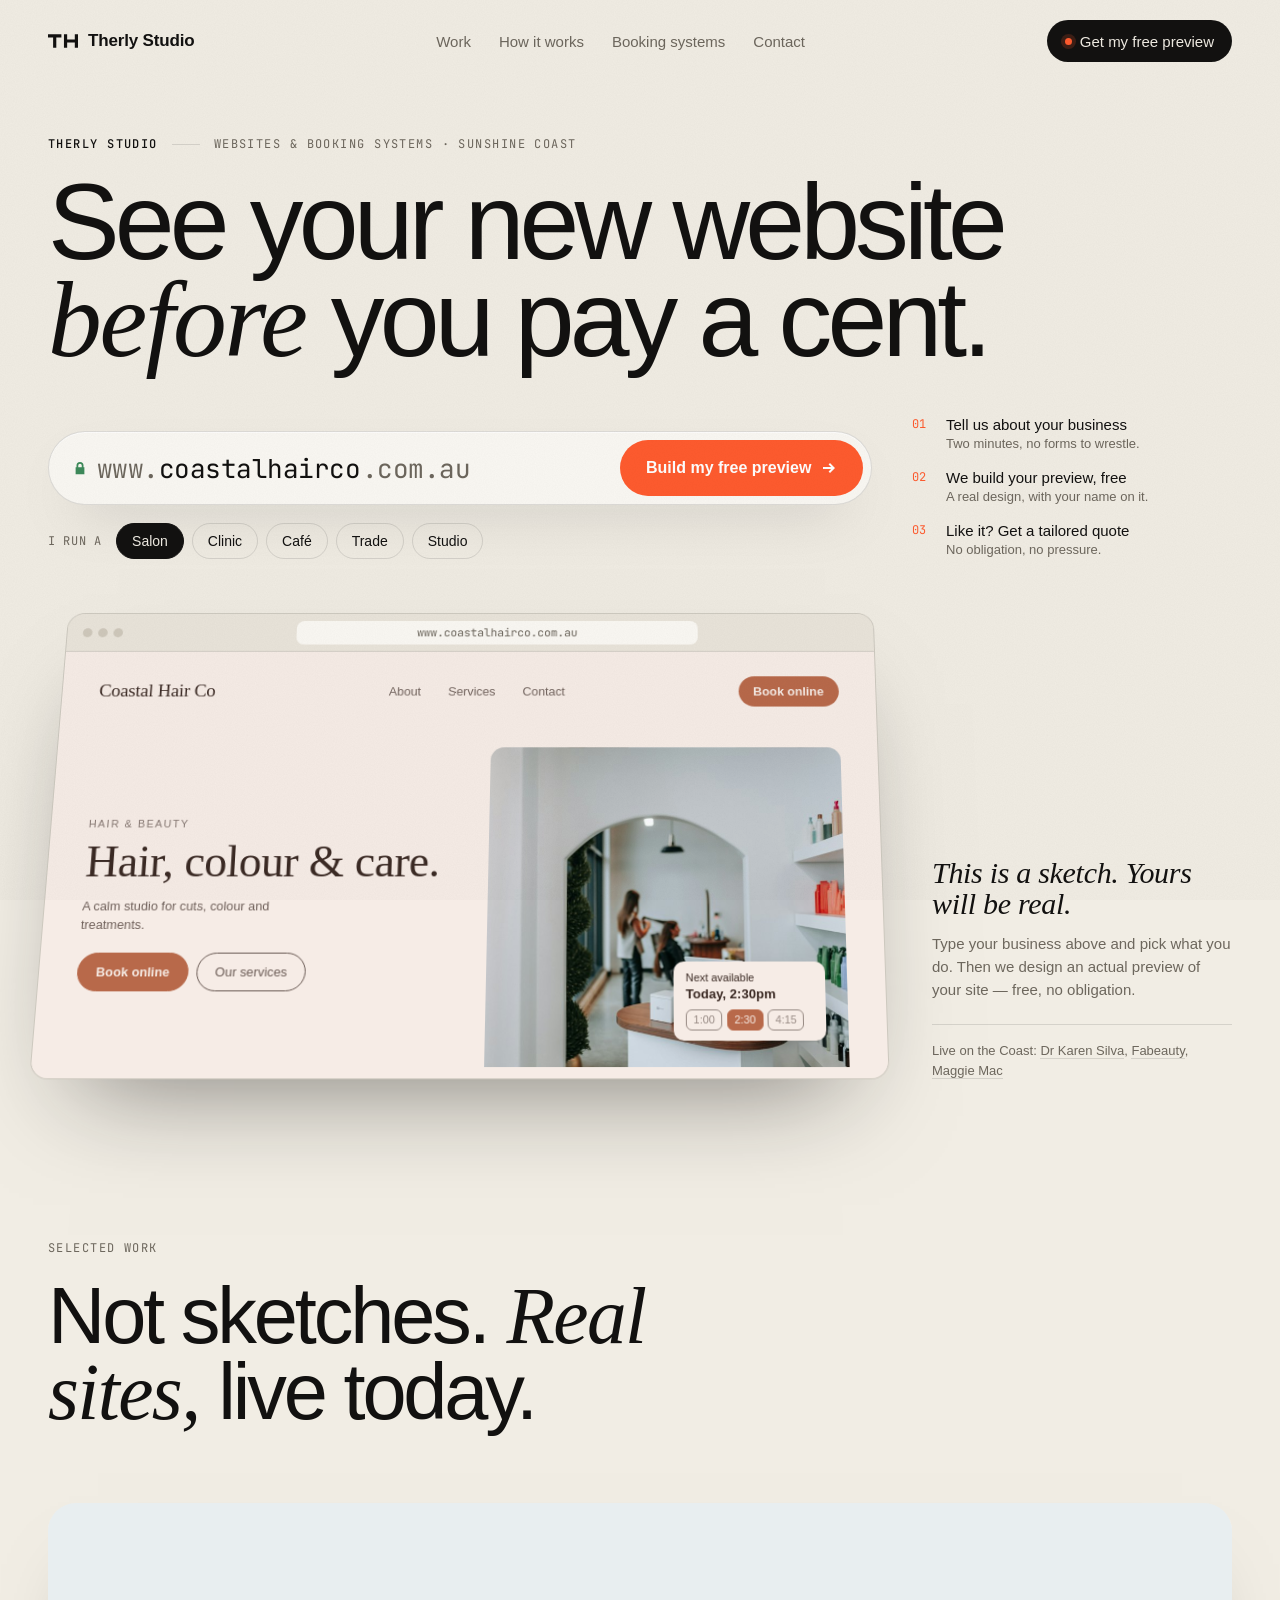
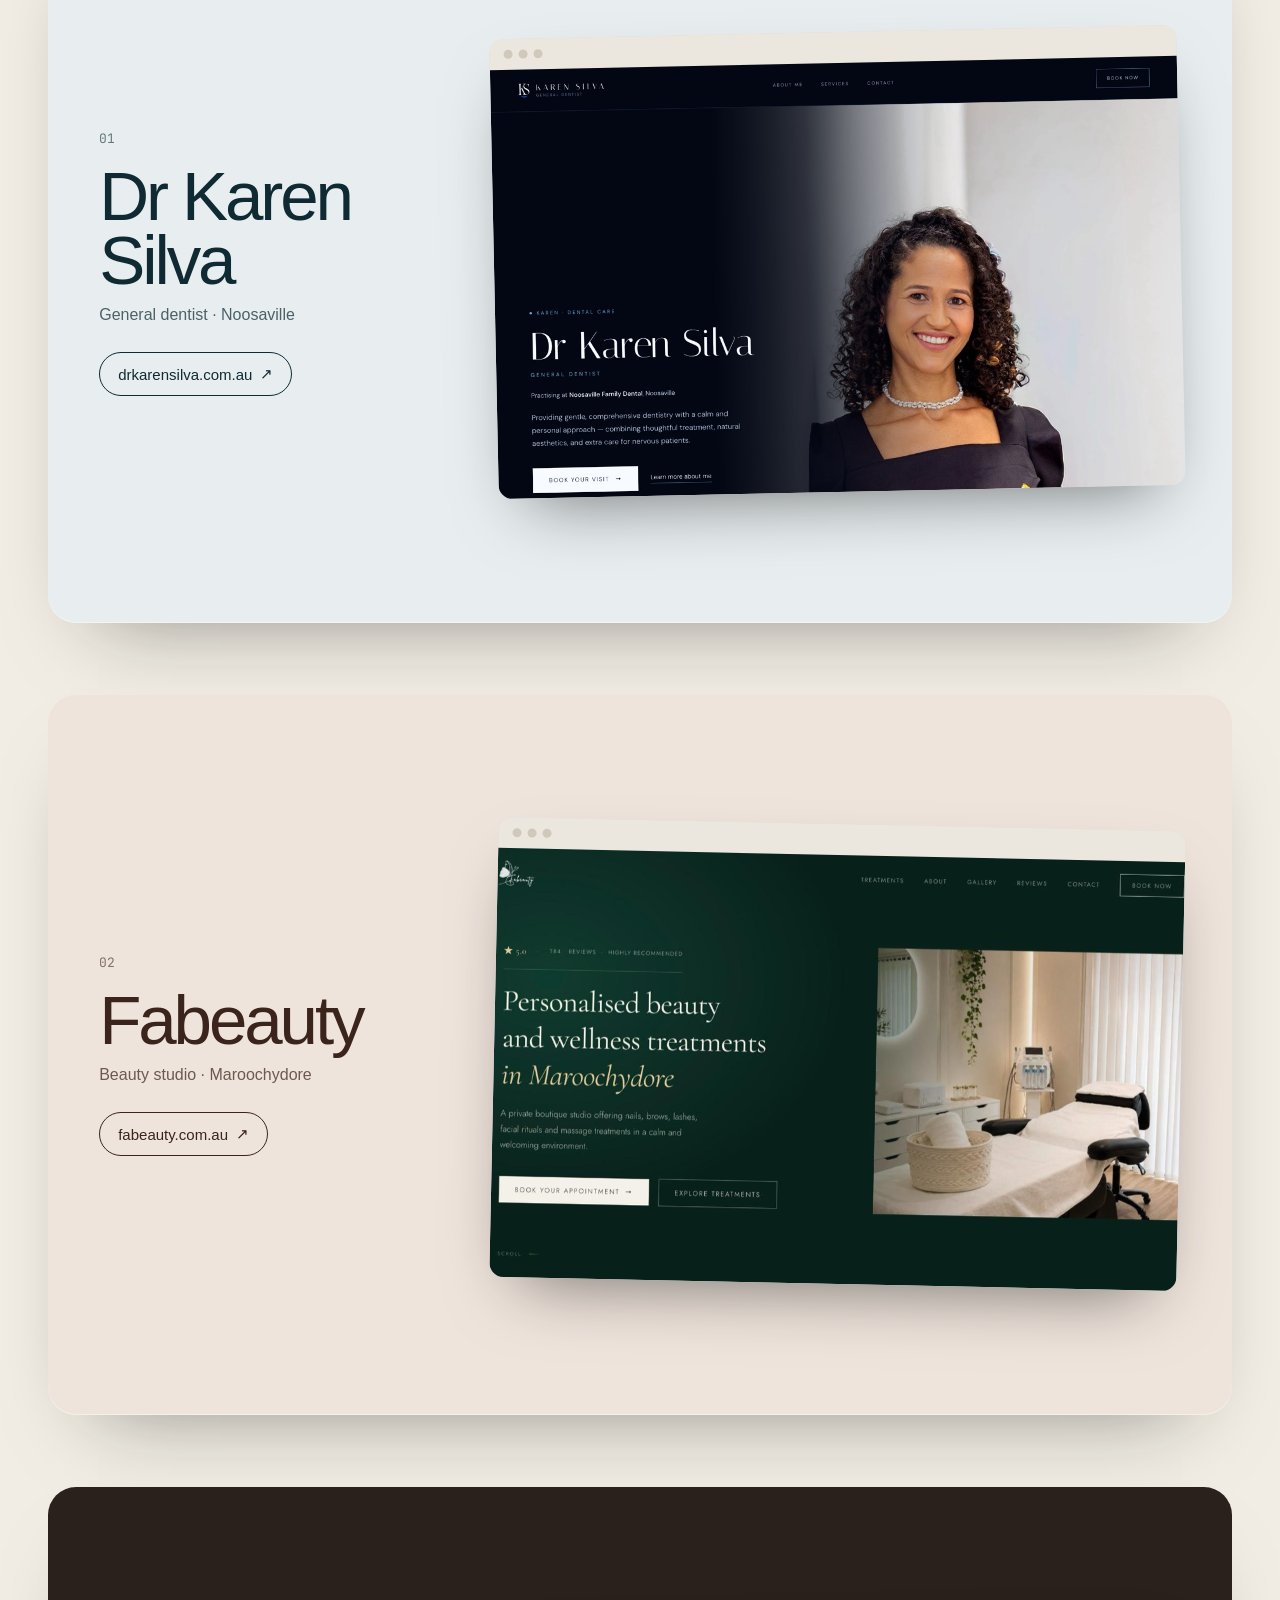
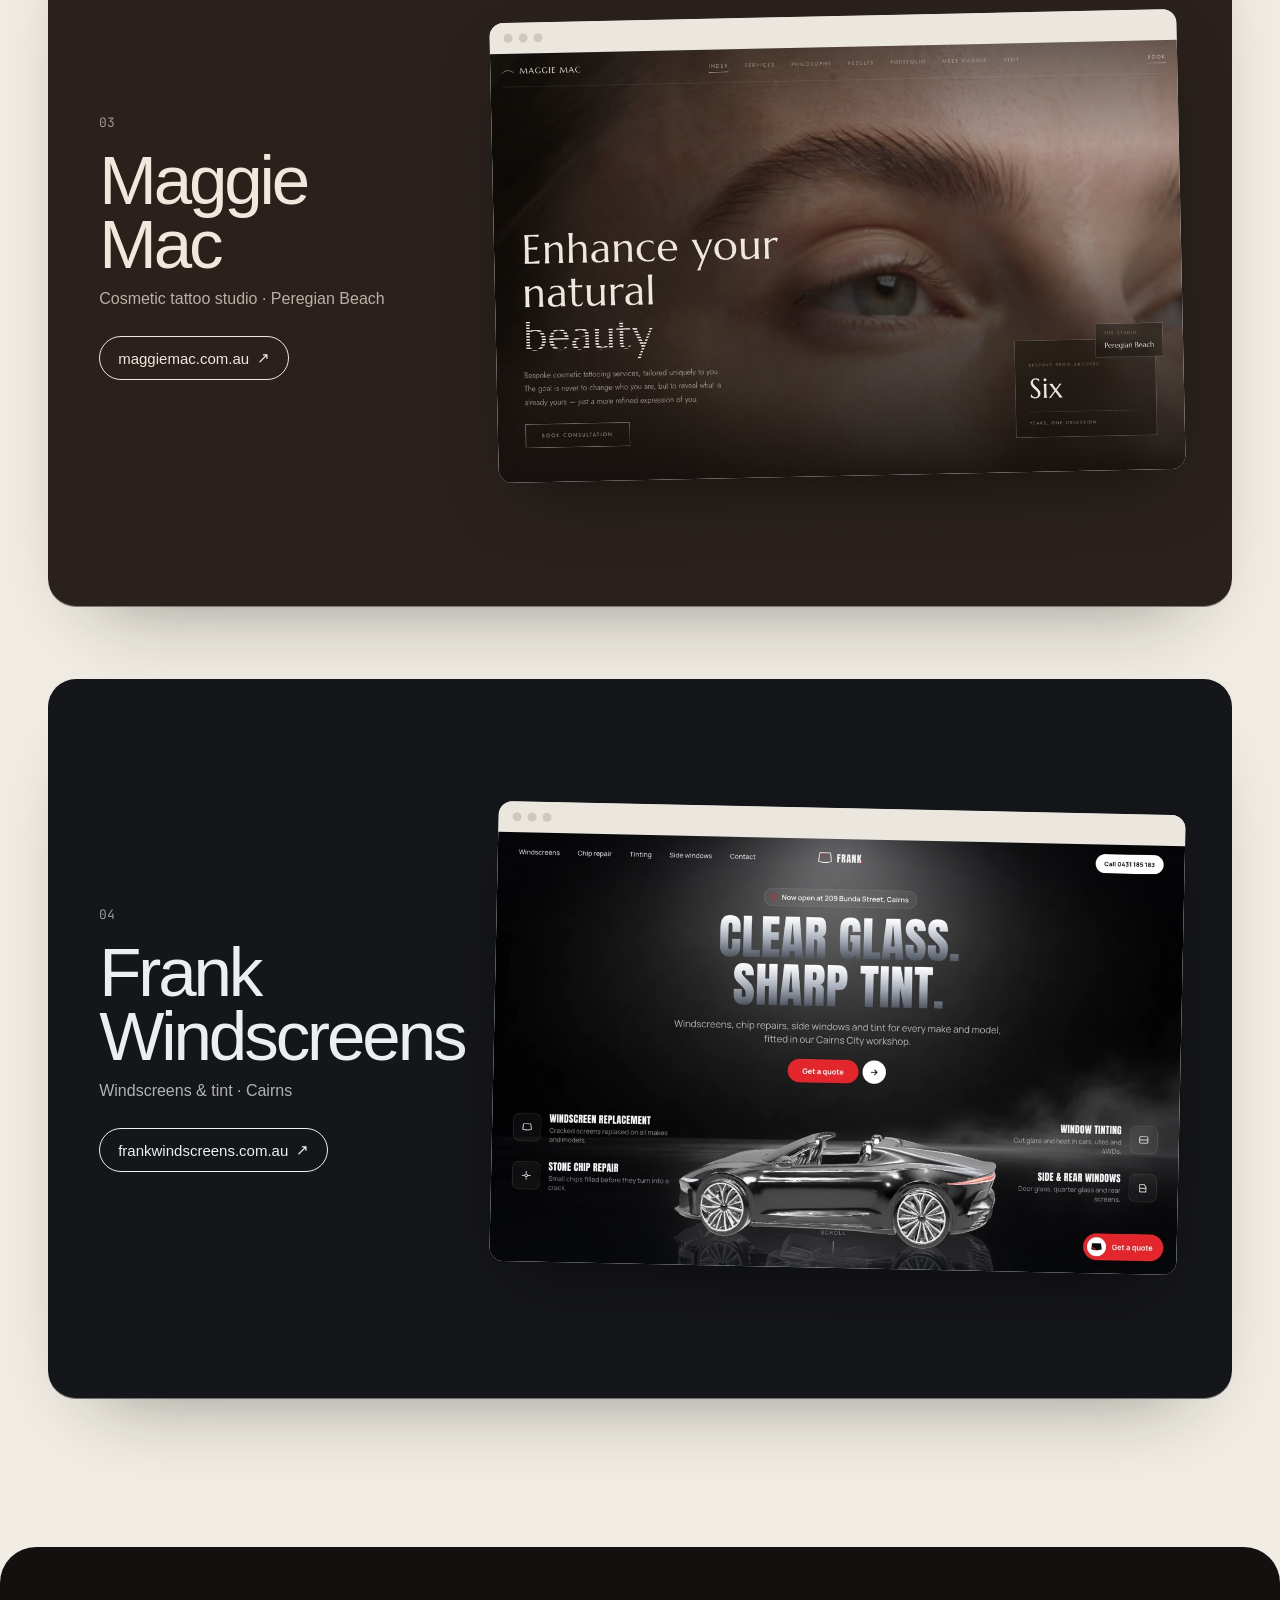
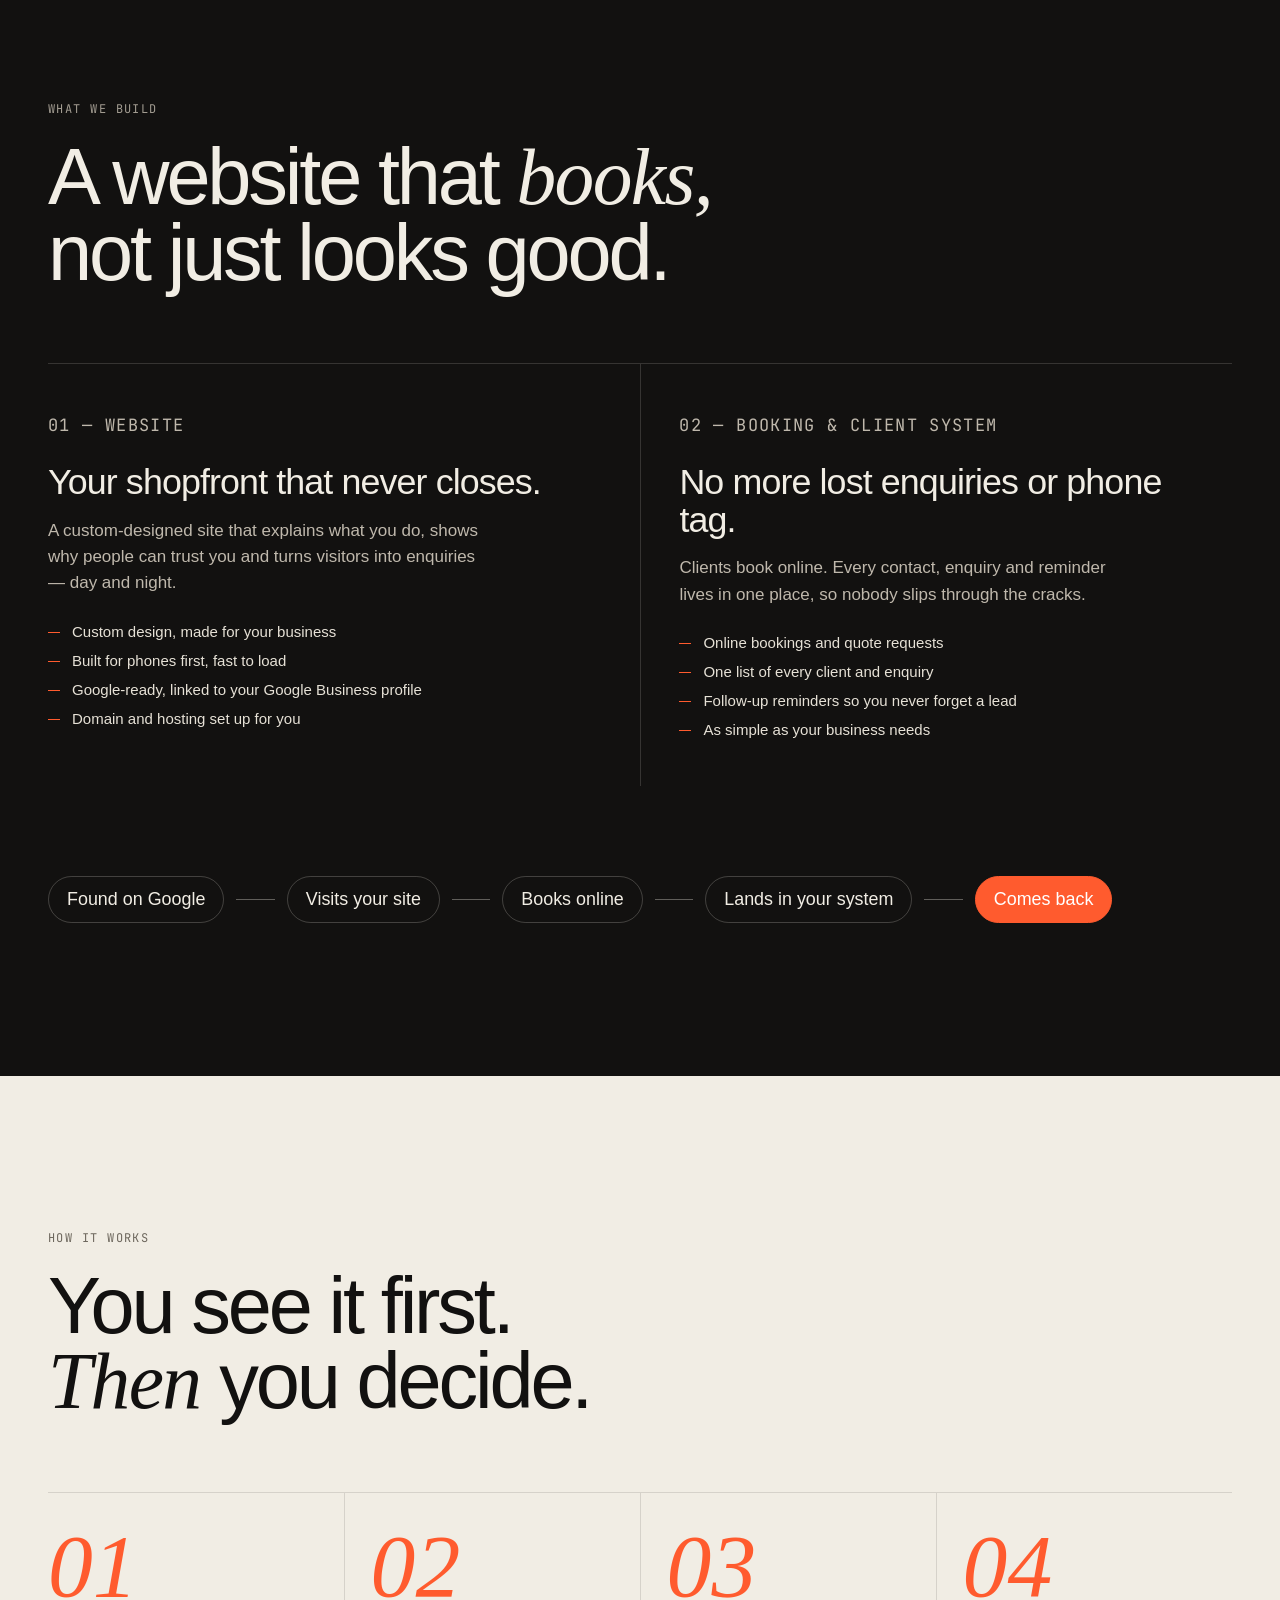
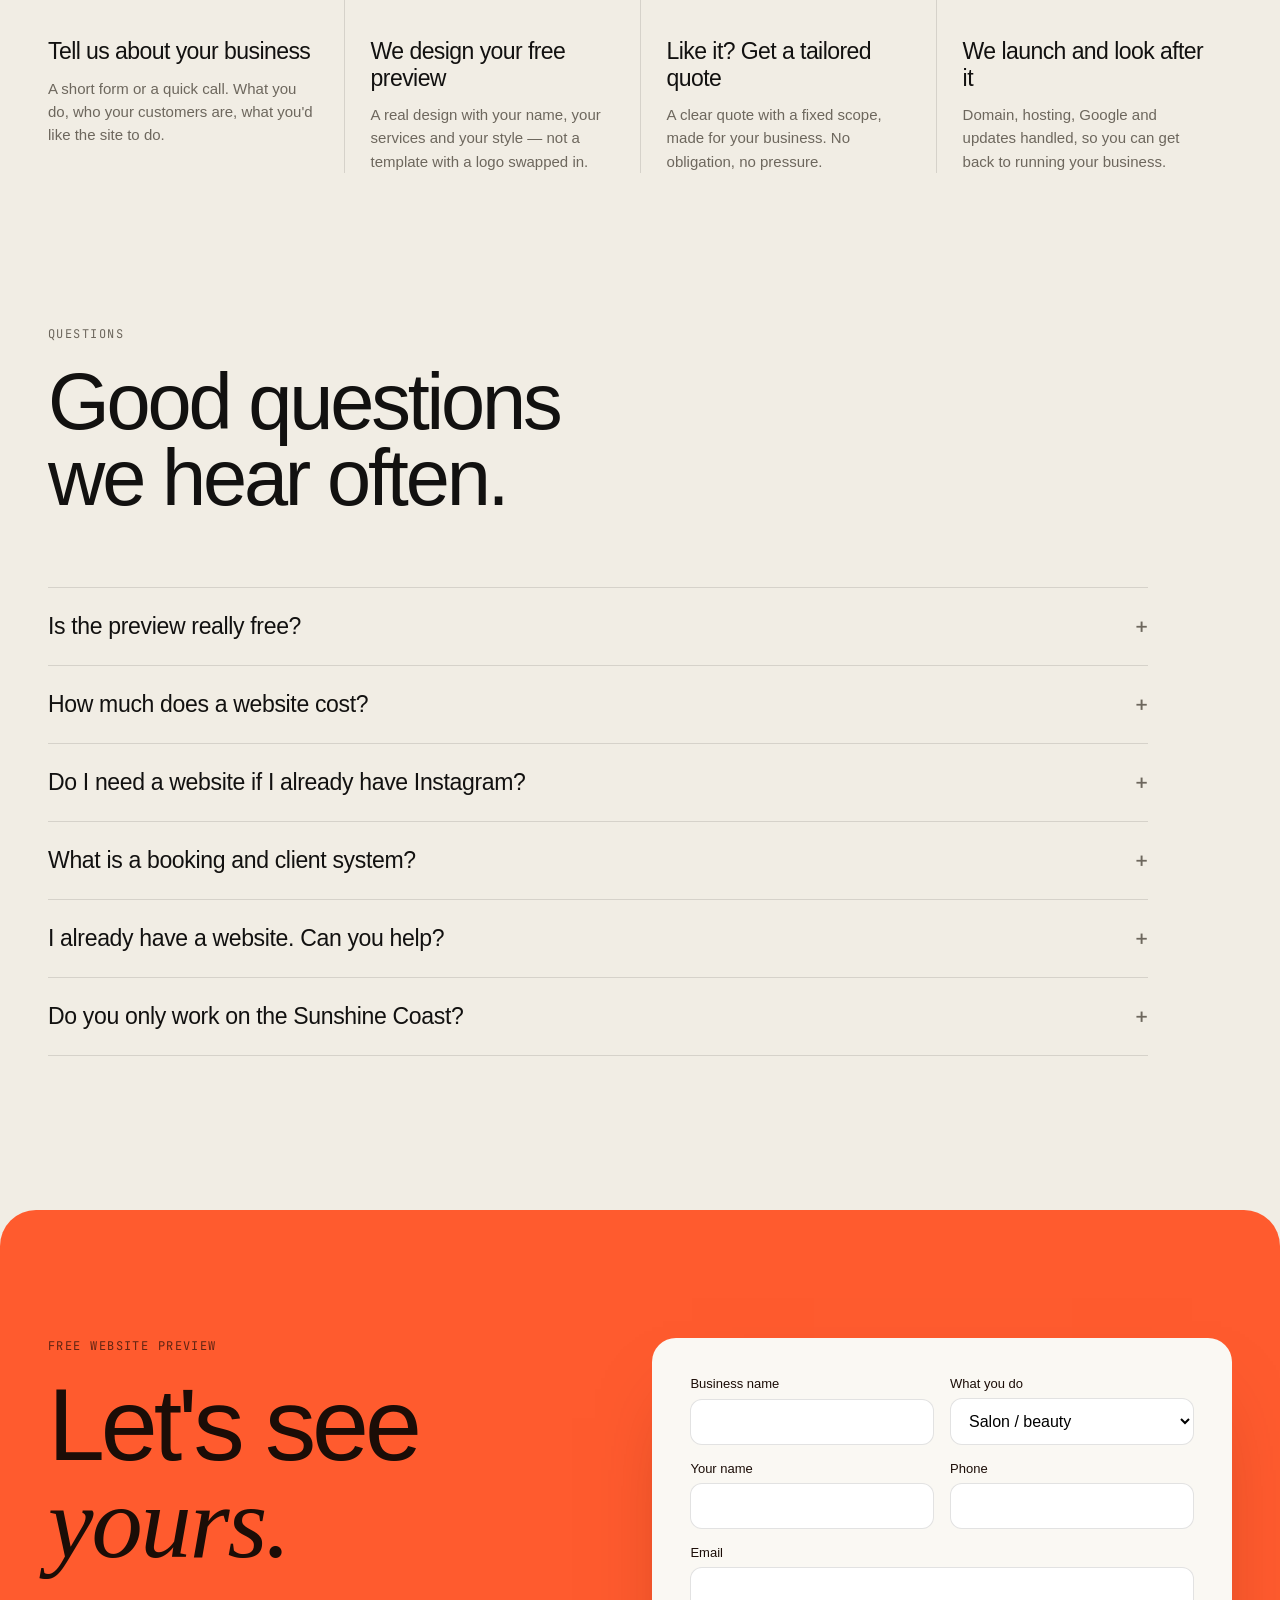
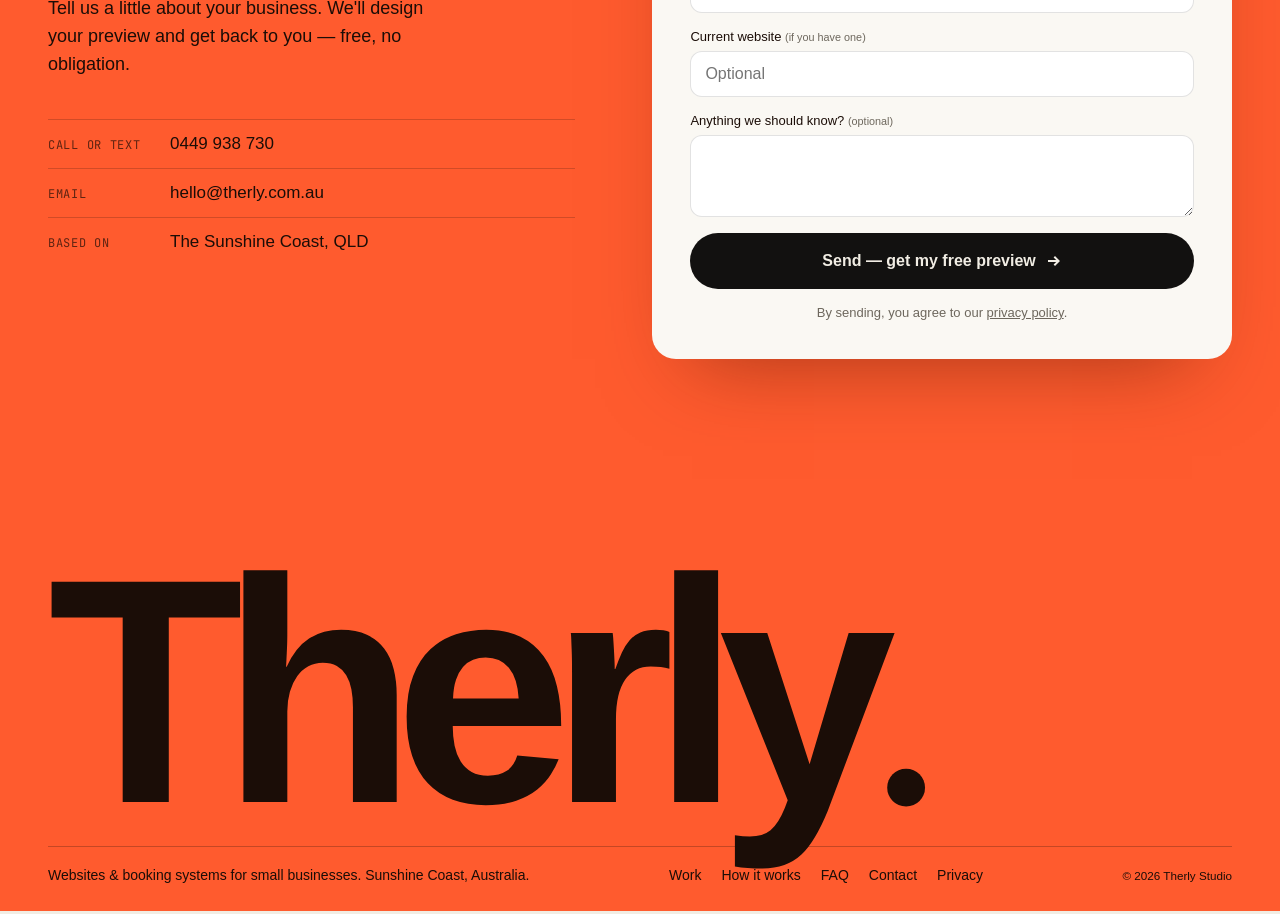
==== commit 095ad5d3: "Redesign: interactive free-preview hero, real portfolio, lead form Co-Authored-By: Claude Opus 5.5 <" ====
--- a/index.html
+++ b/index.html
@@ -1,1703 +1,701 @@
 <!doctype html>
-<html lang="en">
+<html lang="en-AU">
 <head>
 <meta charset="utf-8">
 <meta name="viewport" content="width=device-width,initial-scale=1,viewport-fit=cover">
-<meta name="theme-color" content="#d6e6f5">
-<title>Therly — Digital Studio</title>
+<meta name="theme-color" content="#f1ede4">
+<title>Therly Studio — Websites for Sunshine Coast businesses</title>
+<meta name="description" content="Therly Studio designs websites and booking systems for small businesses on the Sunshine Coast. See your free website preview first — no obligation.">
 <link rel="canonical" href="https://therly.com.au/">
-<meta property="og:title" content="Therly — Digital Studio">
-<meta property="og:description" content="Websites, CRM systems and apps for businesses ready for what's next.">
+<meta property="og:title" content="Therly Studio — See your new website before you pay a cent">
+<meta property="og:description" content="Websites and booking systems for small businesses. Get a free website preview — no obligation.">
 <meta property="og:url" content="https://therly.com.au/">
 <meta property="og:type" content="website">
-<meta property="og:site_name" content="Therly">
+<meta property="og:site_name" content="Therly Studio">
 <meta property="og:locale" content="en_AU">
 <meta property="og:image" content="https://therly.com.au/assets/og-share.jpg">
 <meta property="og:image:secure_url" content="https://therly.com.au/assets/og-share.jpg">
 <meta property="og:image:type" content="image/jpeg">
 <meta property="og:image:width" content="1200">
 <meta property="og:image:height" content="630">
-<meta property="og:image:alt" content="Therly — websites, CRM and apps built for what's next">
+<meta property="og:image:alt" content="Therly Studio — websites and booking systems">
 <meta name="twitter:card" content="summary_large_image">
-<meta name="twitter:title" content="Therly — Digital Studio">
-<meta name="twitter:description" content="Websites, CRM systems and apps for businesses ready for what's next.">
+<meta name="twitter:title" content="Therly Studio — See your new website before you pay a cent">
+<meta name="twitter:description" content="Websites and booking systems for small businesses. Get a free website preview — no obligation.">
 <meta name="twitter:image" content="https://therly.com.au/assets/og-share.jpg">
-<meta name="description" content="Therly builds websites, CRM systems and apps for businesses ready for what's next.">
-<link rel="icon" href="data:image/svg+xml,%3Csvg xmlns='http://www.w3.org/2000/svg' viewBox='0 0 32 32'%3E%3Crect width='32' height='32' rx='9' fill='%2306192f'/%3E%3Cpath d='M8 9h16v3.6h-6.2V24h-3.6V12.6H8z' fill='%23edf6fd'/%3E%3C/svg%3E">
+<script>document.documentElement.classList.add('js')</script>
+<link rel="icon" href="data:image/svg+xml,%3Csvg xmlns='http://www.w3.org/2000/svg' viewBox='0 0 32 32'%3E%3Crect width='32' height='32' rx='9' fill='%23121110'/%3E%3Cpath d='M8 9h16v3.6h-6.2V24h-3.6V12.6H8z' fill='%23f1ede4'/%3E%3C/svg%3E">
 <link rel="preconnect" href="https://fonts.googleapis.com">
 <link rel="preconnect" href="https://fonts.gstatic.com" crossorigin>
 <link rel="preconnect" href="https://api.fontshare.com">
 <link rel="preconnect" href="https://cdn.fontshare.com" crossorigin>
-<link href="https://api.fontshare.com/v2/css?f[]=switzer@300,400,500,700&display=swap" rel="stylesheet">
-<link href="https://fonts.googleapis.com/css2?family=JetBrains+Mono:wght@400;500&family=Outfit:wght@800&display=swap" rel="stylesheet">
-<script>
-  if (!matchMedia('(prefers-reduced-motion: reduce)').matches) {
-    document.documentElement.classList.add('intro');
-    setTimeout(function () { document.documentElement.classList.remove('intro'); }, 5000);
-  }
-</script>
+<link href="https://api.fontshare.com/v2/css?f[]=switzer@400,500,600,700,800&display=swap" rel="stylesheet">
+<link href="https://api.fontshare.com/v2/css?f[]=gambetta@400,401&display=swap" rel="stylesheet">
+<link href="https://fonts.googleapis.com/css2?family=JetBrains+Mono:wght@400;500&display=swap" rel="stylesheet">
 <style>
-:root{--sans:'Switzer','Helvetica Neue',Helvetica,Arial,sans-serif;--mono:'JetBrains Mono',ui-monospace,Menlo,monospace;--ink:#06192f;--muted:#77899c;--ice:#d6e6f5;--white:#fff;--blue:#1169dc}
+/* Direction "Address bar": the hero is a machine that turns the visitor's business name
+   into a website mock in real time — the free-preview offer, demonstrated instead of described. */
+:root{
+  --bone:#f1ede4;--paper:#faf8f3;--ink:#121110;--muted:#6d675d;--line:rgba(18,17,16,.12);
+  --sun:#ff5b2e;--sun-ink:#fff;
+  --sans:'Switzer','Helvetica Neue',Helvetica,Arial,sans-serif;
+  --serif:'Gambetta',Georgia,serif;
+  --mono:'JetBrains Mono',ui-monospace,Menlo,monospace;
+  --gut:clamp(16px,4vw,48px);
+  --ease:cubic-bezier(.2,.8,.2,1);
+}
 *{box-sizing:border-box}
-html{scroll-behavior:smooth}
-html,body{width:100%;margin:0;overflow-x:clip;background:var(--ice)}
-body{font-family:var(--sans);color:var(--ink);-webkit-font-smoothing:antialiased}
-button{font:inherit;color:inherit;border:0;background:none;cursor:pointer;padding:0}
-a{color:inherit;text-decoration:none}
-svg{display:block}
-
-.viewport{position:relative;height:100vh;height:100svh;min-height:560px;overflow:hidden;isolation:isolate;
-  background:radial-gradient(circle at 44% 28%,#e8f3fb 0 6%,#d9e9f6 30%,#d6e6f5 68%,#d4e5f4 100%)}
-.viewport:after{content:"";position:absolute;inset:0;pointer-events:none;opacity:.13;mix-blend-mode:soft-light;z-index:50;
-  background-image:url("data:image/svg+xml,%3Csvg xmlns='http://www.w3.org/2000/svg' width='180' height='180'%3E%3Cfilter id='n'%3E%3CfeTurbulence type='fractalNoise' baseFrequency='.82' numOctaves='3' stitchTiles='stitch'/%3E%3C/filter%3E%3Crect width='100%25' height='100%25' filter='url(%23n)' opacity='.32'/%3E%3C/svg%3E");
-  background-size:180px 180px}
-
-.stage{container-type:inline-size;position:absolute;left:50%;top:50%;width:1536px;height:1024px;--fx:0px;
-  transform-origin:center;overflow:hidden;
-  background:radial-gradient(circle at 43% 35%,rgba(246,251,255,.74),transparent 31%),
-             linear-gradient(112deg,#d6e6f5 0%,#d9e9f6 44%,#d4e5f4 100%)}
-.stage:before{content:"";position:absolute;inset:0;z-index:1;pointer-events:none;
-  background:linear-gradient(90deg,rgba(255,255,255,.08),transparent 35%,rgba(255,255,255,.04))}
-.stage.is-fit{background:transparent}
-.stage.is-fit:before{display:none}
-.stage>*{position:absolute}
-
-/* header */
-.header{inset:0 0 auto 0;height:82px;z-index:20}
-.header>*{position:absolute}
-.brand{left:calc(var(--fx) + 46px);top:29px;width:47px;height:21px}
-.brand svg{width:100%;height:100%;fill:var(--ink)}
-.menu{left:calc(var(--fx) + 136px);top:31px;width:46px;height:19px}
-.menu span{position:absolute;left:0;width:45px;height:2px;background:var(--ink);transition:.25s}
-.menu span:nth-child(1){top:2px}.menu span:nth-child(2){top:8px}.menu span:nth-child(3){top:14px}
-.stage.menu-open .menu span:nth-child(1){transform:translateY(6px) rotate(38deg)}
-.stage.menu-open .menu span:nth-child(2){opacity:0}
-.stage.menu-open .menu span:nth-child(3){transform:translateY(-6px) rotate(-38deg)}
-
-.nav{left:calc(50% - 277px);top:20px;width:524px;height:40px;padding:3px;display:grid;
-  grid-template-columns:148px 125px 115px 130px;border:1px solid rgba(255,255,255,.5);border-radius:22px;
-  background:rgba(245,249,255,.23);box-shadow:0 0 12px rgba(255,255,255,.7),inset 0 0 12px rgba(255,255,255,.42);
-  backdrop-filter:blur(17px);-webkit-backdrop-filter:blur(17px)}
-.nav a{height:32px;display:flex;align-items:center;justify-content:center;font-size:16px;border-radius:18px;transition:.2s}
-.nav a.active{background:rgba(255,255,255,.78);box-shadow:0 2px 12px rgba(26,48,78,.06)}
-.nav a:not(.active):hover,.nav a:focus-visible{background:rgba(255,255,255,.58)}
-
-.join{right:calc(var(--fx) + 43px);top:17px;width:205px;height:46px;border-radius:25px;display:flex;align-items:center;padding:2px;
-  background:rgba(246,250,255,.38);box-shadow:0 0 18px rgba(255,255,255,.46),inset 0 0 10px rgba(255,255,255,.45);
-  backdrop-filter:blur(16px);-webkit-backdrop-filter:blur(16px)}
-.join-icon{width:42px;height:42px;border-radius:50%;background:rgba(255,255,255,.82);display:grid;place-items:center;flex:none}
-.join-icon svg{width:23px;height:23px;fill:none;stroke:var(--ink);stroke-width:1.8;stroke-linecap:round;stroke-linejoin:round}
-.join-label{font-size:16px;margin-left:12px;color:#5e7082}
-
-/* headline */
-.headline{left:calc(var(--fx) + 45px);top:98px;width:960px;margin:0;font-size:var(--hf,79px);line-height:.99;
-  letter-spacing:-.019em;word-spacing:.0633em;font-weight:400;z-index:8}
-.headline-line{display:block;white-space:nowrap}
-.headline-line:first-child{letter-spacing:-.02975em}
-.headline-line2{display:flex;align-items:center;gap:.2658em;margin-top:2px}
-.chain{width:1.9114em;height:.6076em;flex:0 0 1.9114em;overflow:visible}
-.chain path{fill:var(--ink)}
-.hl-rv{display:block}
-
-/* features */
-.features{right:calc(var(--fx) + 44px);top:157px;width:190px;display:grid;gap:11px;z-index:10;font-size:20px;line-height:1.1;text-align:right}
-.feature{display:flex;justify-content:flex-end;gap:18px;white-space:nowrap}
-.feature b{font-weight:400}
-
-/* creator */
-.creator{right:calc(var(--fx) + 390px);top:311px;z-index:12;display:flex;align-items:flex-start;color:#77899b}
-.verified{width:19px;height:19px;border-radius:50%;background:var(--ink);margin-right:10px;margin-top:1px;display:grid;place-items:center;flex:none}
-.verified svg{width:11px;height:11px;fill:none;stroke:#fff;stroke-width:2.2;stroke-linecap:round;stroke-linejoin:round}
-.creator-copy{font-size:16px;line-height:1.25}
-.series{margin-top:9px;color:#8496a8}
-
-/* glass card */
-.glass-card{left:calc(var(--fx) + 46px);top:344px;width:365px;height:211px;padding:9px 25px 18px 25px;
-  border:1px solid rgba(255,255,255,.45);border-radius:24px;z-index:14;
-  background:linear-gradient(135deg,rgba(255,255,255,.55),rgba(239,247,253,.42));
-  box-shadow:inset 0 0 22px rgba(255,255,255,.32),0 7px 26px rgba(65,94,123,.045);
-  backdrop-filter:blur(20px);-webkit-backdrop-filter:blur(20px)}
-.card-top{height:60px;display:flex;justify-content:space-between;align-items:flex-start}
-.count{margin-left:-20px;padding:8px 21px 7px;border-radius:26px;color:#fff;background:linear-gradient(135deg,#0b2b50,#06192f);min-width:124px;text-align:center}
-.count strong{display:block;font-size:20px;line-height:19px;font-weight:500}
-.count small{display:block;font-size:12px;margin-top:3px}
-.eye{width:38px;height:38px;margin-right:-6px;margin-top:10px;border-radius:50%;display:grid;place-items:center;transition:.2s}
-.eye:hover,.eye:focus-visible{background:rgba(255,255,255,.5)}
-.eye svg{width:33px;height:23px;fill:none;stroke:var(--ink);stroke-width:1.8}
-.card-copy{margin:15px 0 0;font-size:18px;line-height:1.32;letter-spacing:-.14px}
-.card-bottom{position:absolute;left:25px;right:18px;bottom:15px;height:60px;display:flex;align-items:center}
-.start{font-size:18px;line-height:18px}
-.start strong{font-size:21px;font-weight:500}
-.shuffle{width:42px;height:42px;border-radius:50%;margin-left:auto;margin-right:26px;display:grid;place-items:center;transition:.2s}
-.shuffle:hover,.shuffle:focus-visible{background:rgba(255,255,255,.58)}
-.shuffle svg{width:27px;height:27px;fill:none;stroke:var(--ink);stroke-width:1.5;stroke-linecap:round;stroke-linejoin:round}
-.play{width:58px;height:58px;border-radius:50%;background:var(--ink);box-shadow:0 5px 14px rgba(8,26,46,.12);transition:.25s;display:grid;place-items:center;flex:none}
-.play:hover{transform:scale(1.05)}
-.play svg{width:24px;height:26px;fill:#fff;margin-left:4px}
-.play.active{box-shadow:0 0 0 7px rgba(17,105,220,.12),0 0 32px rgba(17,105,220,.38)}
-
-/* ghost typography */
-.ghost{position:absolute;z-index:2;color:rgba(255,255,255,.43);font-weight:700;letter-spacing:-9px;line-height:.8;user-select:none;-webkit-user-select:none;margin:0;white-space:nowrap}
-.ghost-one{left:calc(var(--fx) + 31px);top:594px;font-size:189px;transform:scaleX(1.23);transform-origin:left center}
-.ghost-two{left:calc(50% - 16px);top:745px;font-size:164px}
-
-
-/* hero + spotlight */
-.hero{position:absolute;left:calc(50% - 455px);top:215px;width:760px;height:962px;z-index:7;pointer-events:none}
-.hero img{width:100%;height:100%;object-fit:contain;display:block}
-.hero-stack{position:relative;width:100%;height:100%;pointer-events:auto}
-.hero-back,.hero-front{position:absolute;inset:0;width:100%;height:100%;object-fit:contain;display:block;pointer-events:none}
-.hero-front{z-index:1;filter:drop-shadow(12px 17px 24px rgba(35,57,79,.12)) hue-rotate(var(--hero-hue,0deg)) saturate(var(--hero-sat,1));transition:filter .4s ease}
-.hero-back{display:none}
-.hero-mask-canvas{position:absolute;inset:0;width:100%;height:100%;z-index:2;pointer-events:none;display:block}
-.hero.awake{animation:breathe 3.5s ease-in-out infinite}
-@keyframes breathe{50%{transform:translateY(-5px)}}
-.hero.awake .hero-front{animation:breatheGlow 3.5s ease-in-out infinite}
-@keyframes breatheGlow{50%{filter:drop-shadow(10px 15px 34px rgba(16,105,220,.2)) hue-rotate(var(--hero-hue,0deg)) saturate(var(--hero-sat,1.08))}}
-
-/* hud */
-.hud{position:absolute;left:26%;top:10%;width:60%;height:46%;z-index:3;pointer-events:none}
-.hud-c{position:absolute;width:26px;height:26px;border:0 solid rgba(6,25,47,.45)}
-.hud-c.tl{left:0;top:0;border-width:1.5px 0 0 1.5px}.hud-c.tr{right:0;top:0;border-width:1.5px 1.5px 0 0}
-.hud-c.bl{left:0;bottom:0;border-width:0 0 1.5px 1.5px}.hud-c.br{right:0;bottom:0;border-width:0 1.5px 1.5px 0}
-.hud-scan{position:absolute;left:6px;right:6px;top:0;height:1px;opacity:.75;
-  background:linear-gradient(90deg,transparent,rgba(17,105,220,.85),transparent);box-shadow:0 0 14px rgba(17,105,220,.55);
-  animation:scan 5.5s cubic-bezier(.45,0,.55,1) infinite alternate}
-@keyframes scan{to{top:100%}}
-.hud-tag{position:absolute;font-family:var(--mono);font-size:11px;letter-spacing:.14em;text-transform:uppercase;color:#3d5670;white-space:nowrap;
-  padding:5px 9px;border-radius:7px;background:rgba(240,247,253,.72);backdrop-filter:blur(8px);-webkit-backdrop-filter:blur(8px)}
-.hud-tag em{font-style:normal;color:#7890a6;margin-left:10px}
-.hud-tag em:before{content:"";display:inline-block;width:6px;height:6px;border-radius:50%;background:var(--blue);margin-right:6px;vertical-align:1px}
-.hud-tag-a{left:0;top:-34px}
-.hud-tag-b{left:0;bottom:-34px}
-.hud-xy{display:none}
-.hud.inspecting .hud-hint{display:none}
-.hud.inspecting .hud-xy{display:inline}
-.hud-xy b{font-weight:500;color:var(--ink)}
-
-/* material */
-.material{right:calc(var(--fx) + 44px);top:413px;width:345px;height:140px;z-index:13}
-.material-pill{position:absolute;right:0;bottom:1px;width:345px;height:76px;border-radius:41px;background:var(--ink);display:flex;align-items:center;overflow:visible}
-.material-copy{margin-left:32px;color:#fff;font-size:17px;line-height:1.25}
-.material-next{margin-left:auto;margin-right:6px;width:65px;height:65px;border-radius:50%;background:#f5f9fc;display:grid;place-items:center;flex:none;transition:transform .25s}
-.material-next:hover{transform:rotate(45deg)}
-.material-next svg{width:30px;height:30px;fill:none;stroke:var(--ink);stroke-width:2.4}
-
-/* process */
-.process{right:calc(var(--fx) + 43px);bottom:46px;width:439px;z-index:12;padding:18px 22px 10px;border:1px solid rgba(255,255,255,.45);border-radius:24px;
-  background:linear-gradient(135deg,rgba(255,255,255,.5),rgba(239,247,253,.36));
-  box-shadow:inset 0 0 22px rgba(255,255,255,.3),0 7px 26px rgba(65,94,123,.05);backdrop-filter:blur(20px);-webkit-backdrop-filter:blur(20px)}
-.process-head{display:flex;justify-content:space-between;font-family:var(--mono);font-size:11px;letter-spacing:.14em;text-transform:uppercase;color:#4d6680;padding-bottom:10px}
-.process ol{list-style:none;margin:0;padding:0}
-.process-step{display:grid;grid-template-columns:40px 1fr auto;align-items:baseline;gap:8px;padding:12px 0;border-top:1px solid rgba(6,25,47,.08)}
-.process-step .n{font-family:var(--mono);font-size:12px;color:var(--blue)}
-.process-step b{font-size:17px;font-weight:500}
-.process-step small{font-size:13px;color:#6b7f93;text-align:right}
-
-/* socials */
-.socials{left:calc(var(--fx) + 46px);bottom:35px;display:flex;gap:17px;z-index:18}
-.social{width:43px;height:43px;border-radius:50%;background:rgba(245,249,253,.55);display:grid;place-items:center;
-  backdrop-filter:blur(8px);-webkit-backdrop-filter:blur(8px);transition:.2s}
-.social:hover,.social:focus-visible{background:#fff;outline:2px solid rgba(17,105,220,.18)}
-.social svg{width:24px;height:24px;fill:var(--ink)}
-
-.toast{position:fixed;left:50%;bottom:30px;z-index:80;transform:translate(-50%,18px);padding:11px 18px;border-radius:22px;color:#fff;
-  background:rgba(6,25,47,.9);font-size:14px;opacity:0;pointer-events:none;transition:.24s;white-space:nowrap}
-.toast.show{opacity:1;transform:translate(-50%,0)}
-
-/* menu panel */
-.menu-panel{left:calc(var(--fx) + 46px);top:86px;width:304px;padding:14px;display:grid;gap:6px;z-index:30;
-  border:1px solid rgba(255,255,255,.6);border-radius:26px;
-  background:linear-gradient(135deg,rgba(255,255,255,.94),rgba(237,246,253,.89));
-  box-shadow:0 0 18px rgba(255,255,255,.5),inset 0 0 22px rgba(255,255,255,.5),0 14px 34px rgba(65,94,123,.13);
-  backdrop-filter:blur(24px);-webkit-backdrop-filter:blur(24px);visibility:hidden;opacity:0;transform:translateY(-12px);
-  transition:opacity .22s ease,transform .25s ease,visibility .25s}
-.stage.nav-compact.menu-open .menu-panel{visibility:visible;opacity:1;transform:none}
-.menu-panel a{height:60px;padding:0 20px;border-radius:20px;font-size:19px;display:flex;align-items:center;transition:.2s}
-.menu-panel a.active{background:rgba(214,230,245,.85);box-shadow:0 0 0 2px rgba(17,105,220,.18)}
-.menu-panel a:not(.active):hover,.menu-panel a:focus-visible{background:rgba(214,230,245,.5);outline:none}
-.menu-join{width:100%;height:64px;margin-top:8px;border-radius:32px;display:flex;align-items:center;padding:8px;
-  background:rgba(246,250,255,.38);box-shadow:0 0 18px rgba(255,255,255,.46),inset 0 0 10px rgba(255,255,255,.45)}
-.menu-join .join-icon{width:48px;height:48px}
-.menu-join .join-icon svg{width:26px;height:26px}
-.menu-join .join-label{font-size:19px}
-.stage.nav-compact .nav,.stage.nav-compact .join{display:none}
-
-:focus-visible{outline:2px solid rgba(17,105,220,.45);outline-offset:2px}
-
-/* intro pre-state */
-html.intro .headline-line{clip-path:inset(0 -.12em 100% -.12em)}
-html.intro .headline-line>*{transform:translateY(.9em)}
-html.intro .brand,html.intro .menu,html.intro .nav,html.intro .join,html.intro .feature,html.intro .hero,html.intro .ghost,
-html.intro .glass-card,html.intro .creator,html.intro .material,html.intro .process,html.intro .social{opacity:0}
-html.intro .hero{transform:translateY(22px) scale(.99)}
-html.intro .glass-card{transform:translateY(18px)}
-html.intro .creator{transform:translateY(10px)}
-html.intro .material-pill{transform:translateX(16px)}
-html.intro .process{transform:translateY(14px)}
-
-/* ───── TIER B: portrait-ish scaled canvas ───── */
-.stage.is-mobile{background:radial-gradient(circle at 63% 38%,rgba(249,253,255,.87),transparent 26%),linear-gradient(140deg,#d8e9f6,#d3e4f3)}
-.stage.is-mobile.is-fit{background:transparent}
-.is-mobile .header{height:88px}
-.is-mobile .brand{left:24px;top:31px;width:56px}
-.is-mobile .menu{left:96px;top:36px;width:42px}
-.is-mobile .menu span{width:41px}
-.is-mobile .join{right:16px;top:23px;width:120px}
-.is-mobile .join-label{font-size:13px;margin-left:7px}
-.is-mobile .headline{left:24px;top:112px;width:calc(100% - 48px);font-size:60px;line-height:1.02;letter-spacing:-1.8px;word-spacing:1px}
-.is-mobile .headline-line:first-child{letter-spacing:-2px}
-.is-mobile .headline-line2{margin-top:14px;gap:14px;white-space:normal}
-.is-mobile .chain{width:100px;height:32px;flex-basis:100px}
-.is-mobile .headline-line2>span{display:block;width:calc(100% - 116px)}
-.is-mobile .features{right:24px;top:299px;width:194px;font-size:16px;gap:8px}
-.is-mobile .feature{gap:13px}
-.is-mobile .creator{left:24px;right:auto;top:322px}
-.is-mobile .creator-copy{font-size:14px}
-.is-mobile .ghost-one{left:13px;top:621px;font-size:142px}
-.is-mobile .ghost-two{left:364px;top:804px;font-size:104px}
-.is-mobile .hero{left:calc(50% - 340px);top:330px;width:680px;height:861px}
-.is-mobile .material{right:24px;top:auto;bottom:16px;transform:scale(.78);transform-origin:right bottom}
-.is-mobile .process{left:24px;right:24px;bottom:318px;width:auto}
-.is-mobile .process ol{display:grid;grid-template-columns:1fr 1fr;column-gap:24px}
-.is-mobile .glass-card{left:24px;top:auto;bottom:90px;width:calc(100% - 48px);height:214px;padding-left:27px}
-.is-mobile .card-copy{font-size:17px;max-width:340px}
-.is-mobile .count{margin-left:-22px}
-.is-mobile .card-bottom{left:auto;right:19px;bottom:72px;width:230px}
-.is-mobile .start{margin-right:auto}
-.is-mobile .socials{left:24px;bottom:28px}
-.is-mobile .toast{bottom:28px}
-@container (min-width:900px){
-  .is-mobile .glass-card{width:clamp(360px,45%,520px);padding:9px 25px 18px 25px}
-  .is-mobile .card-copy{max-width:none}
-  .is-mobile .card-bottom{left:25px;right:18px;bottom:15px;width:auto}
-  .is-mobile .count{margin-left:-20px}
-  .is-mobile .material{left:auto;right:16px;width:345px;bottom:335px;transform:scale(.78);transform-origin:right center}
-  .is-mobile .process{left:auto;width:clamp(360px,45%,520px);bottom:90px}
-  .is-mobile .process ol{display:block}
+html{-webkit-text-size-adjust:100%}
+body{margin:0;background:var(--bone);color:var(--ink);font-family:var(--sans);-webkit-font-smoothing:antialiased;overflow-x:clip}
+a{color:inherit}
+button,input{font:inherit;color:inherit}
+.grain{position:fixed;inset:0;pointer-events:none;z-index:50;opacity:.35;mix-blend-mode:multiply;
+  background-image:url("data:image/svg+xml,%3Csvg xmlns='http://www.w3.org/2000/svg' width='160' height='160'%3E%3Cfilter id='n'%3E%3CfeTurbulence type='fractalNoise' baseFrequency='.9' numOctaves='2' stitchTiles='stitch'/%3E%3CfeColorMatrix values='0 0 0 0 0 0 0 0 0 0 0 0 0 0 0 0 0 0 .08 0'/%3E%3C/filter%3E%3Crect width='100%25' height='100%25' filter='url(%23n)'/%3E%3C/svg%3E")}
+
+/* ---------- top bar ---------- */
+.top{position:relative;z-index:5;display:flex;align-items:center;justify-content:space-between;padding:20px var(--gut)}
+.brand{display:flex;align-items:center;gap:10px;text-decoration:none;font-weight:600;letter-spacing:-.01em;font-size:17px}
+.brand svg{width:30px;height:14px;fill:currentColor}
+.top nav{display:flex;gap:28px;font-size:15px}
+.top nav a{text-decoration:none;color:var(--muted);transition:color .2s}
+.top nav a:hover{color:var(--ink)}
+.pill{display:inline-flex;align-items:center;gap:8px;height:42px;padding:0 18px;border-radius:999px;background:var(--ink);color:var(--bone);
+  text-decoration:none;font-size:15px;font-weight:500;transition:transform .25s var(--ease),background .2s}
+.pill:hover{transform:translateY(-1px)}
+.pill i{width:7px;height:7px;border-radius:50%;background:var(--sun);box-shadow:0 0 0 4px rgba(255,91,46,.18)}
+
+/* ---------- hero ---------- */
+.hero{position:relative;padding:clamp(28px,6vh,72px) var(--gut) clamp(40px,7vh,80px)}
+.kicker{font-family:var(--mono);font-size:12px;letter-spacing:.12em;text-transform:uppercase;color:var(--muted);margin:0 0 22px;display:flex;gap:14px;align-items:center}
+.kicker b{font-weight:500;color:var(--ink)}
+.kicker span{width:28px;height:1px;background:var(--line)}
+h1{margin:0;font-weight:500;font-size:clamp(46px,8.4vw,150px);line-height:.9;letter-spacing:-.045em;max-width:16ch}
+h1 .l{display:block}
+h1 em{font-family:var(--serif);font-style:italic;font-weight:400;letter-spacing:-.02em}
+
+/* address bar — the input that drives everything */
+.bar{margin-top:clamp(28px,5vh,52px);display:flex;align-items:center;gap:0;max-width:980px;
+  background:var(--paper);border:1px solid var(--line);border-radius:999px;padding:8px 8px 8px 24px;
+  box-shadow:0 1px 0 rgba(255,255,255,.8) inset,0 24px 60px -30px rgba(18,17,16,.35);transition:box-shadow .3s,border-color .3s}
+.bar:focus-within{border-color:rgba(18,17,16,.35);box-shadow:0 0 0 4px rgba(255,91,46,.14),0 24px 60px -30px rgba(18,17,16,.35)}
+.lock{width:14px;height:14px;flex:none;margin-right:10px;color:#3d8a5a}
+.url{display:flex;align-items:baseline;min-width:0;flex:1;font-family:var(--mono);font-size:clamp(15px,2.1vw,26px);letter-spacing:-.02em}
+.url .pre,.url .suf{color:var(--muted);flex:none}
+.url label{position:relative;min-width:0;flex:0 1 auto;display:block}
+#name{border:0;outline:0;background:transparent;padding:0;width:100%;min-width:2ch;font-family:inherit;font-size:inherit;letter-spacing:inherit;color:var(--ink);caret-color:var(--sun)}
+.sizer{visibility:hidden;white-space:pre;position:absolute;left:0;top:0;font:inherit}
+.bar .go{flex:none;height:clamp(44px,5vw,56px);padding:0 clamp(16px,2vw,26px);border:0;border-radius:999px;background:var(--sun);color:var(--sun-ink);font-weight:600;
+  font-size:clamp(14px,1.3vw,16px);cursor:pointer;display:flex;align-items:center;gap:10px;transition:transform .25s var(--ease),filter .2s;text-decoration:none;white-space:nowrap}
+.bar .go:hover{filter:brightness(1.05);transform:translateY(-1px)}
+.bar .go svg{width:16px;height:16px}
+
+.trades{display:flex;flex-wrap:wrap;gap:8px;margin:18px 0 0;padding:0;list-style:none;align-items:center}
+.trades .lbl{white-space:nowrap;font-family:var(--mono);font-size:12px;color:var(--muted);margin-right:6px;letter-spacing:.06em;text-transform:uppercase}
+.trades button{height:36px;padding:0 15px;border-radius:999px;border:1px solid var(--line);background:transparent;cursor:pointer;font-size:14px;transition:background .2s,color .2s,border-color .2s}
+.trades button:hover{border-color:rgba(18,17,16,.4)}
+.trades button[aria-pressed="true"]{background:var(--ink);color:var(--bone);border-color:var(--ink)}
+
+
+.controls{display:grid;grid-template-columns:minmax(0,980px) minmax(240px,320px);justify-content:space-between;gap:40px;align-items:end;margin-top:clamp(28px,5vh,52px)}
+.controls .bar{margin-top:0}
+.steps{margin:0;padding:0;list-style:none;counter-reset:s;display:grid;gap:14px}
+.steps li{counter-increment:s;display:grid;grid-template-columns:34px 1fr;font-size:13px;color:var(--muted);line-height:1.4}
+.steps li::before{content:"0" counter(s);font-family:var(--mono);font-size:12px;color:var(--sun);grid-row:span 2;padding-top:2px}
+.steps b{display:block;font-weight:500;font-size:15px;color:var(--ink)}
+/* the mock rises and flattens as you scroll: the site "lands" in front of you */
+.stage{perspective:1600px}
+.win{transform-origin:50% 0;transform:rotateX(calc(var(--tilt,1)*16deg)) scale(calc(1 - var(--tilt,1)*.06));will-change:transform}
+/* ---------- the live mock ---------- */
+.stage{position:relative;margin-top:clamp(36px,6vh,64px);display:grid;grid-template-columns:minmax(0,1fr) 300px;gap:clamp(20px,3vw,40px);align-items:end}
+.win{--m-bg:#f6ece6;--m-ink:#3b2a24;--m-acc:#c47a5a;--m-soft:#ead8cc;--m-font:var(--serif);--m-w:400;--m-case:none;--m-track:-.01em;
+  border-radius:18px;overflow:hidden;background:#e6e1d6;border:1px solid var(--line);box-shadow:0 50px 100px -50px rgba(18,17,16,.55)}
+.chrome{display:flex;align-items:center;gap:14px;height:42px;padding:0 16px;background:#e9e4da;border-bottom:1px solid var(--line)}
+.dots{display:flex;gap:6px}.dots i{width:10px;height:10px;border-radius:50%;background:#cfc8bb}
+.chrome .addr{flex:1;max-width:420px;margin:0 auto;height:26px;border-radius:8px;background:var(--paper);display:flex;align-items:center;justify-content:center;
+  font-family:var(--mono);font-size:12px;color:var(--muted);overflow:hidden;white-space:nowrap;text-overflow:ellipsis;padding:0 10px}
+.site{position:relative;background:var(--m-bg);color:var(--m-ink);aspect-ratio:16/8.4;transition:background .6s var(--ease),color .6s var(--ease);overflow:hidden}
+.s-nav{display:flex;align-items:center;justify-content:space-between;padding:3.2% 4.5%;font-size:clamp(9px,1vw,13px)}
+.s-logo{font-family:var(--m-font);font-weight:var(--m-w);text-transform:var(--m-case);letter-spacing:var(--m-track);font-size:clamp(12px,1.5vw,20px);white-space:nowrap;overflow:hidden;text-overflow:ellipsis;max-width:45%}
+.s-links{display:flex;gap:2.2vw;opacity:.7}
+.s-cta{padding:.7em 1.2em;border-radius:999px;background:var(--m-acc);color:var(--m-bg);font-weight:600;white-space:nowrap;transition:background .6s}
+.s-body{display:grid;grid-template-columns:1.05fr 1fr;gap:4%;padding:2% 4.5% 0;height:78%}
+.s-copy{align-self:center}
+.s-eyebrow{font-size:clamp(8px,.85vw,12px);letter-spacing:.14em;text-transform:uppercase;opacity:.6;margin:0 0 1em}
+.s-h{font-family:var(--m-font);font-weight:var(--m-w);text-transform:var(--m-case);letter-spacing:var(--m-track);font-size:clamp(20px,3.6vw,54px);line-height:.98;margin:0}
+.s-p{font-size:clamp(9px,1vw,14px);line-height:1.5;opacity:.72;margin:1.1em 0 1.5em;max-width:34ch}
+.s-btns{display:flex;gap:.6em;font-size:clamp(9px,1vw,13px)}
+.s-btns span{padding:.85em 1.4em;border-radius:999px;border:1px solid currentColor;opacity:.75}
+.s-btns span:first-child{background:var(--m-acc);border-color:var(--m-acc);color:var(--m-bg);opacity:1;font-weight:600;transition:background .6s}
+.s-art{position:relative;border-radius:14px 14px 0 0;background:var(--m-soft);overflow:hidden;transition:background .6s var(--ease)}
+.s-art{background-size:cover;background-position:center;background-image:var(--m-img)}
+.s-card{position:absolute;right:6%;bottom:8%;background:var(--m-bg);color:var(--m-ink);border-radius:10px;padding:.9em 1.1em;font-size:clamp(8px,.85vw,12px);box-shadow:0 12px 30px -12px rgba(0,0,0,.35);transition:background .6s,color .6s;min-width:42%}
+.s-card b{display:block;font-size:1.2em;margin-top:.25em}
+.s-card .slots{display:flex;gap:.4em;margin-top:.7em}
+.s-card .slots i{font-style:normal;padding:.35em .6em;border-radius:6px;border:1px solid currentColor;opacity:.5}
+.s-card .slots i.on{background:var(--m-acc);border-color:var(--m-acc);color:var(--m-bg);opacity:1}
+/* swap animation: text re-assembles when the business changes */
+.swap{display:inline-block;transition:opacity .35s var(--ease),transform .5s var(--ease),filter .35s}
+p.swap{display:block}
+.is-swapping .swap{opacity:0;transform:translateY(.25em);filter:blur(4px)}
+
+/* side note */
+.note{font-size:15px;line-height:1.55;color:var(--muted);padding-bottom:6px}
+.note strong{display:block;font-family:var(--serif);font-weight:400;font-style:italic;font-size:30px;line-height:1.05;color:var(--ink);margin-bottom:12px;letter-spacing:-.01em}
+.note ol{margin:18px 0 0;padding:0;list-style:none;counter-reset:s;display:grid;gap:10px}
+.note li{counter-increment:s;display:grid;grid-template-columns:28px 1fr;font-size:14px;color:var(--ink)}
+.note li::before{content:"0" counter(s);font-family:var(--mono);font-size:12px;color:var(--sun);padding-top:2px}
+.proof{margin-top:22px;padding-top:16px;border-top:1px solid var(--line);font-size:13px}
+.proof a{text-decoration:none;border-bottom:1px solid var(--line)}
+.proof a:hover{border-color:var(--ink)}
+
+@media (max-width:1100px){
+  .controls{grid-template-columns:minmax(0,1fr)}
+  .steps{grid-template-columns:repeat(3,1fr);gap:16px}
 }
-
-/* ───── TIER C: real phones, natural grid ───── */
-@media (max-width:520px) and (orientation:portrait){
-  html,body{height:auto;min-height:100%;overflow-x:hidden;overflow-y:auto}
-  .viewport{position:relative;inset:auto;height:auto;min-height:100svh;overflow:visible}
-  .stage.is-phone{position:relative;left:auto;top:auto;width:100%;height:auto;min-height:100svh;transform:none;background:transparent;
-    --gf:clamp(56px,16.5vw,84px);--gm:clamp(112px,33vw,186px);
-    display:grid;grid-template-columns:1fr auto;
-    grid-template-areas:"head head" "title title" "creator features" "art art" "mat mat" "card card" "gal gal" "soc soc";
-    align-content:start;row-gap:clamp(14px,4vw,22px);column-gap:16px;padding:0 clamp(16px,5vw,24px) clamp(22px,6vw,32px)}
-  .stage.is-phone:before{display:none}
-  .stage.is-phone>*{position:static;inset:auto;margin:0}
-  .is-phone .header{grid-area:head;position:relative;height:auto;display:flex;align-items:center;justify-content:space-between;padding:clamp(14px,4vw,20px) 0 0}
-  .is-phone .brand{position:static;width:clamp(56px,16vw,68px);height:auto;aspect-ratio:58/21}
-  .is-phone .menu{position:relative;left:auto;top:auto;width:45px;height:19px}
-  .is-phone .menu:after{content:"";position:absolute;inset:-13px -4px}
-  .is-phone .menu-panel{position:absolute;left:0;right:0;top:calc(100% + 12px);width:auto}
-  .is-phone .headline{grid-area:title;width:auto;font-size:clamp(24px,7.3vw,38px);line-height:1.1;margin-top:clamp(4px,2vw,10px)}
-  .is-phone .headline-line{white-space:normal}
-  .is-phone .headline-line2{display:block;gap:0;margin-top:.04em}
-  .is-phone .headline-line2>span{display:inline}
-  .is-phone .chain{display:inline-block;vertical-align:-.055em;margin-right:.2em}
-  .is-phone .creator{grid-area:creator;align-self:start}
-  .is-phone .verified{width:17px;height:17px}
-  .is-phone .creator-copy{font-size:13px}
-  .is-phone .series{font-size:12px;margin-top:6px}
-  .is-phone .features{grid-area:features;font-size:13px;gap:7px;justify-self:end;align-self:start;width:auto}
-  .is-phone .feature{gap:12px}
-  .is-phone .hero,.is-phone .ghost-one,.is-phone .ghost-two{grid-area:art}
-  .is-phone .hero{width:118%;height:auto;max-width:520px;justify-self:center}
-  .is-phone .hero img{height:auto}
-  .is-phone .hero-front{position:relative}
-  .is-phone .ghost{letter-spacing:-.0476em}
-  .is-phone .ghost-one{font-size:var(--gf);justify-self:start;align-self:start;margin-top:var(--gm)}
-  .is-phone .ghost-two{font-size:calc(var(--gf)*.87);justify-self:end;align-self:end;margin-bottom:clamp(24px,8vw,52px)}
-  .is-phone .material{grid-area:mat;width:100%;height:auto;margin-top:0;position:relative}
-  .is-phone .material-pill{position:relative;width:100%;height:clamp(64px,18vw,76px)}
-  .is-phone .material-copy{margin-left:24px;width:auto;font-size:clamp(14px,4vw,16px)}
-  .is-phone .material-next{width:clamp(48px,14vw,58px);height:clamp(48px,14vw,58px);margin-right:6px}
-  .is-phone .process{grid-area:gal;width:auto;padding:16px 18px 6px}
-  .is-phone .process-step small{font-size:12px}
-  .is-phone .glass-card{grid-area:card;width:auto;height:auto;padding:14px 20px 20px}
-  .is-phone .card-top{height:auto;align-items:center}
-  .is-phone .count{margin-left:-14px;min-width:0;padding:8px 18px 7px}
-  .is-phone .eye{width:40px;height:40px;margin:0}
-  .is-phone .card-copy{margin-top:clamp(12px,4vw,16px);font-size:clamp(14px,4.1vw,16px)}
-  .is-phone .card-bottom{position:static;height:auto;margin-top:clamp(14px,4.5vw,20px)}
-  .is-phone .start{font-size:clamp(13px,3.8vw,15px);line-height:1.2}
-  .is-phone .start strong{font-size:clamp(16px,4.6vw,19px)}
-  .is-phone .shuffle{width:40px;height:40px;margin-right:clamp(10px,4vw,18px)}
-  .is-phone .play{width:clamp(48px,14vw,56px);height:clamp(48px,14vw,56px)}
-  .is-phone .socials{grid-area:soc;display:flex;gap:clamp(12px,4vw,17px)}
-  .is-phone .social{width:44px;height:44px}
-  .is-phone .toast{position:fixed;left:50%;top:auto;bottom:clamp(18px,5vw,26px)}
-}
-
-
-/* ═════════ CONTENT SECTIONS ═════════ */
-.page{position:relative;background:linear-gradient(180deg,#d6e6f5 0,#e3eef8 18%,#edf4fa 60%,#e6eff8 100%)}
-.section{position:relative;max-width:1360px;margin:0 auto;padding:clamp(72px,8vw,124px) clamp(20px,5vw,64px)}
-.section-tight{padding-top:clamp(48px,6vw,88px);padding-bottom:clamp(48px,6vw,88px)}
-.section-head{max-width:880px;margin-bottom:clamp(40px,6vw,80px)}
-.eyebrow{font-size:15px;letter-spacing:-.005em;color:#4d6680;margin:0 0 18px;display:flex;align-items:center;gap:10px}
-.eyebrow:before{content:"";width:6px;height:6px;border-radius:50%;background:var(--blue)}
-.eyebrow span{display:none}
-.eyebrow-light{color:#9fb4c9}
-.eyebrow-light:before{background:#6fa8ff}
-h2{font-size:clamp(34px,4.6vw,68px);line-height:1.02;letter-spacing:-.032em;font-weight:400;margin:0;text-wrap:balance}
-.lead{font-size:clamp(17px,1.4vw,20px);line-height:1.55;color:#4f6378;max-width:62ch;margin:26px 0 0}
-
-/* services */
-.service{display:grid;grid-template-columns:minmax(0,4fr) minmax(0,8fr);gap:clamp(24px,5vw,80px);padding:clamp(40px,5vw,64px) 0;border-top:1px solid rgba(6,25,47,.12)}
-.service:last-child{border-bottom:1px solid rgba(6,25,47,.12)}
-.service-side{position:sticky;top:100px;align-self:start}
-.service-code{display:none}
-.service h3{font-size:clamp(34px,3.6vw,52px);font-weight:400;letter-spacing:-.03em;line-height:1;margin:0 0 14px}
-.service-tag{font-size:18px;color:#4f6378;margin:0}
-.service-what{font-size:clamp(18px,1.5vw,22px);line-height:1.5;margin:0 0 36px;max-width:60ch}
-.service-what b{font-weight:500}
-.service-cols{display:grid;grid-template-columns:1fr 1fr;gap:clamp(24px,4vw,56px)}
-.service h4,.examples h4{font-size:14px;font-weight:500;letter-spacing:0;color:#4d6680;margin:0 0 14px}
-.ticks{list-style:none;margin:0;padding:0;display:grid;gap:14px}
-.ticks li{position:relative;padding-left:26px;font-size:16px;line-height:1.5;color:#2a3f55}
-.ticks li:before{content:"";position:absolute;left:0;top:.62em;width:12px;height:1.5px;background:var(--blue)}
-.chips{list-style:none;margin:0;padding:0;display:flex;flex-wrap:wrap;gap:8px}
-.chips li{font-size:14px;padding:8px 13px;border-radius:999px;border:1px solid rgba(6,25,47,.14);background:rgba(255,255,255,.5)}
-.examples{margin-top:36px;padding:22px 24px;border-radius:18px;background:rgba(255,255,255,.55);border:1px solid rgba(255,255,255,.7)}
-.examples ul{list-style:none;margin:0;padding:0;display:grid;grid-template-columns:1fr 1fr;gap:12px 32px}
-.examples li{font-size:15px;line-height:1.45;color:#3a4f65}
-.examples b{font-weight:500;color:var(--ink)}
-
-/* connect band */
-.flow-band{position:relative;background:#06192f;color:#e9f2fb;overflow:hidden;isolation:isolate}
-.flow-band:before{content:"";position:absolute;inset:0;z-index:-1;background:radial-gradient(60% 80% at 15% 0%,rgba(17,105,220,.28),transparent 70%)}
-.flow{list-style:none;margin:0;padding:0;display:grid;grid-template-columns:repeat(3,1fr);gap:clamp(16px,3vw,40px);position:relative}
-.flow:before{content:"";position:absolute;left:8%;right:8%;top:34px;height:1px;background:linear-gradient(90deg,transparent,rgba(111,168,255,.6),transparent)}
-.flow:after{content:"";position:absolute;top:31px;left:8%;width:7px;height:7px;border-radius:50%;background:#6fa8ff;animation:travel 4.5s cubic-bezier(.45,0,.55,1) infinite}
-@keyframes travel{to{left:92%}}
-.flow-node{position:relative;padding-top:72px}
-.flow-node:before{content:"";position:absolute;top:22px;left:0;width:24px;height:24px;border:1.5px solid #6fa8ff;border-radius:50%;background:#06192f}
-.flow-k{font-family:var(--mono);font-size:11px;letter-spacing:.16em;text-transform:uppercase;color:#9fb4c9}
-.flow-node b{display:block;font-size:clamp(28px,2.6vw,38px);font-weight:400;letter-spacing:-.02em;margin:10px 0 12px}
-.flow-node p{margin:0;color:#b8c9da;line-height:1.55;max-width:32ch}
-.flow-story{margin-top:clamp(48px,6vw,80px);padding:28px 32px;border:1px solid rgba(159,180,201,.22);border-radius:22px;background:rgba(255,255,255,.03);max-width:920px}
-.flow-story p:last-child{margin:0;font-size:clamp(17px,1.5vw,21px);line-height:1.6;color:#dbe7f3}
-.flow-story em{font-style:normal;color:#6fa8ff}
-
-/* matrix */
-.matrix{border-top:1px solid rgba(6,25,47,.14)}
-.matrix-row{display:grid;grid-template-columns:1.1fr 1fr 1fr 1fr;gap:24px;padding:24px 0;border-bottom:1px solid rgba(6,25,47,.1);transition:background .2s}
-.matrix-row:not(.matrix-headrow):hover{background:rgba(255,255,255,.45)}
-.matrix-headrow{padding:14px 0;font-family:var(--mono);font-size:11px;letter-spacing:.16em;text-transform:uppercase;color:#4d6680}
-.matrix-row b{font-size:19px;font-weight:500;letter-spacing:-.01em}
-.matrix-row span[role=cell]{font-size:15px;line-height:1.5;color:#3a4f65}
-
-/* work */
-.work{list-style:none;margin:0;padding:0;display:grid;grid-template-columns:repeat(12,minmax(0,1fr));column-gap:24px;row-gap:clamp(56px,7vw,110px)}
-.work li{min-width:0}
-.w-karen{grid-column:1/8}.w-fab{grid-column:9/13;margin-top:clamp(60px,9vw,140px)}
-.w-casa{grid-column:2/6}.w-360{grid-column:7/13;margin-top:clamp(40px,5vw,80px)}
-.work a{display:block}
-.work-media{display:block;overflow:hidden;border-radius:18px;background:rgba(6,25,47,.08);aspect-ratio:16/10;box-shadow:0 0 0 1px rgba(6,25,47,.1),0 18px 40px rgba(26,48,78,.08)}
-.w-fab .work-media,.w-casa .work-media{aspect-ratio:4/5}
-.work-media img{display:block;width:100%;height:100%;object-fit:cover;transition:transform .7s cubic-bezier(.16,1,.3,1)}
-.w-fab .work-media img{object-position:78% 50%}
-.work a:hover .work-media img,.work a:focus-visible .work-media img{transform:scale(1.03)}
-.work a:active .work-media{transform:scale(.985)}
-.work-meta{display:flex;justify-content:space-between;align-items:baseline;gap:16px;margin-top:18px}
-.work-name{font-size:clamp(22px,2vw,30px);letter-spacing:-.025em}
-.work-tag{font-family:var(--mono);font-size:11px;letter-spacing:.12em;text-transform:uppercase;color:var(--blue)}
-.work-tag.is-concept{color:#6b7f93}
-.work-type{display:block;margin-top:4px;font-size:15px;color:#5b6f84}
-
-/* steps */
-.steps{list-style:none;margin:0;padding:0;display:grid;grid-template-columns:repeat(4,1fr);gap:clamp(16px,2vw,28px)}
-.steps li{padding:28px 26px 30px;border-radius:24px;background:rgba(255,255,255,.55);border:1px solid rgba(255,255,255,.75);box-shadow:0 7px 26px rgba(65,94,123,.05)}
-.step-n{font-family:var(--mono);font-size:12px;color:var(--blue)}
-.steps h3{font-size:24px;font-weight:500;letter-spacing:-.02em;margin:28px 0 10px}
-.steps p{margin:0;color:#4f6378;line-height:1.55;font-size:15px}
-
-/* why */
-.why{display:grid;grid-template-columns:minmax(0,5fr) minmax(0,7fr);gap:clamp(32px,6vw,96px);align-items:start}
-.why-list{list-style:none;margin:0;padding:0}
-.why-list li{padding:22px 0;border-top:1px solid rgba(6,25,47,.12);font-size:17px;line-height:1.55;color:#3a4f65}
-.why-list li:last-child{border-bottom:1px solid rgba(6,25,47,.12)}
-.why-list b{display:block;font-weight:500;color:var(--ink);font-size:20px;margin-bottom:4px;letter-spacing:-.01em}
-
-/* faq */
-#faq{display:grid;grid-template-columns:minmax(0,5fr) minmax(0,7fr);gap:clamp(32px,6vw,96px);align-items:start}
-#faq .section-head{position:sticky;top:110px;margin-bottom:0}
-.faq{border-top:1px solid rgba(6,25,47,.14)}
-.faq details{border-bottom:1px solid rgba(6,25,47,.1)}
-.faq summary{list-style:none;cursor:pointer;display:flex;justify-content:space-between;gap:24px;padding:26px 0;font-size:clamp(18px,1.6vw,22px);letter-spacing:-.01em}
-.faq summary::-webkit-details-marker{display:none}
-.faq summary:after{content:"+";font-family:var(--mono);color:var(--blue);font-size:22px;transition:transform .25s}
-.faq details[open] summary:after{transform:rotate(45deg)}
-.faq details p{margin:0 0 26px;max-width:70ch;color:#4f6378;line-height:1.6;font-size:16px}
-
-/* contact */
-.contact-band{background:#06192f;color:#e9f2fb}
-.contact{display:grid;grid-template-columns:minmax(0,5fr) minmax(0,7fr);gap:clamp(32px,6vw,96px);align-items:start}
-.contact .lead{color:#b8c9da}
-.contact-form{display:grid;grid-template-columns:1fr 1fr;gap:18px}
-.contact-form .full{grid-column:1/-1}
-.contact-form label{display:grid;gap:8px;font-size:14px;color:#b8c9da}
-.contact-form input:not([type=checkbox]),.contact-form textarea{font:inherit;font-family:inherit;font-size:16px;letter-spacing:0;text-transform:none;color:#fff;
-  background:rgba(255,255,255,.05);border:1px solid rgba(159,180,201,.28);border-radius:14px;padding:14px 16px;transition:border-color .2s,background .2s;resize:vertical}
-.contact-form input:focus,.contact-form textarea:focus{outline:none;border-color:#6fa8ff;background:rgba(255,255,255,.08)}
-.contact-form fieldset{border:0;margin:0;padding:0;display:flex;flex-wrap:wrap;gap:10px}
-.contact-form legend{font-size:14px;color:#b8c9da;margin-bottom:10px;padding:0}
-.pick{display:inline-flex!important;cursor:pointer}
-.pick input{position:absolute;opacity:0;pointer-events:none}
-.pick span{font-family:var(--sans);font-size:15px;letter-spacing:0;text-transform:none;color:#dbe7f3;padding:10px 16px;border-radius:999px;border:1px solid rgba(159,180,201,.3);transition:.2s}
-.pick input:checked+span{background:#e9f2fb;color:#06192f;border-color:#e9f2fb}
-.pick input:focus-visible+span{outline:2px solid #6fa8ff;outline-offset:2px}
-.submit{justify-self:start;margin-top:6px;padding:16px 26px;border-radius:999px;background:#e9f2fb;color:#06192f;font-size:16px;font-weight:500;transition:transform .2s,background .2s}
-.submit:hover{background:#fff;transform:translateY(-1px)}
-
-/* footer */
-.footer{background:#06192f;color:#9fb4c9;border-top:1px solid rgba(159,180,201,.16)}
-.footer-inner{max-width:1360px;margin:0 auto;padding:40px clamp(20px,5vw,64px);display:grid;grid-template-columns:auto 1fr auto;gap:18px 40px;align-items:center}
-.footer-mark{width:40px;height:18px;fill:#e9f2fb}
-.footer p{margin:0;font-size:14px}
-.footer nav{display:flex;gap:22px;font-size:14px}
-.footer nav a:hover{color:#fff}
-.footer small{grid-column:1/-1;font-family:var(--mono);font-size:11px;letter-spacing:.12em}
-
-/* floating top bar after hero */
-.topbar{position:fixed;left:50%;top:14px;z-index:60;display:flex;align-items:center;gap:6px;padding:5px 5px 5px 18px;border-radius:999px;
-  background:rgba(245,249,255,.72);border:1px solid rgba(255,255,255,.7);box-shadow:0 8px 30px rgba(26,48,78,.1);
-  backdrop-filter:blur(18px);-webkit-backdrop-filter:blur(18px);transform:translate(-50%,-140%);transition:transform .35s cubic-bezier(.16,1,.3,1)}
-.topbar.show{transform:translate(-50%,0)}
-.topbar svg{width:30px;height:14px;fill:var(--ink);margin-right:10px}
-.topbar a{font-size:14px;white-space:nowrap;padding:8px 13px;border-radius:999px;transition:background .2s}
-.topbar a:hover,.topbar a:focus-visible{background:rgba(255,255,255,.85)}
-.topbar .topbar-cta{background:var(--ink);color:#fff;margin-left:4px}
-.topbar .topbar-cta:hover{background:#0b2b50}
-
-/* reveal */
-.js-rv .rv{opacity:0;transform:translateY(26px);filter:blur(10px);transition:opacity .9s cubic-bezier(.16,1,.3,1),transform .9s cubic-bezier(.16,1,.3,1),filter .9s cubic-bezier(.16,1,.3,1)}
-.js-rv .rv.in{opacity:1;transform:none;filter:none}
-
-@media (max-width:960px){
-  .service,.why,.contact,#faq{grid-template-columns:1fr}
-  #faq .section-head{position:static}
-  .service-side{position:static}
-  .steps{grid-template-columns:1fr 1fr}
-  .matrix-headrow{display:none}
-  .matrix-row{grid-template-columns:1fr;gap:10px}
-  .matrix-row span[role=cell]{display:grid;grid-template-columns:80px 1fr;gap:12px}
-  .matrix-row span[role=cell]:before{content:attr(data-k);font-family:var(--mono);font-size:11px;letter-spacing:.12em;text-transform:uppercase;color:var(--blue);padding-top:3px}
-  .work{grid-template-columns:1fr;row-gap:48px}
-  .w-karen,.w-fab,.w-casa,.w-360{grid-column:1;margin-top:0}
-  .w-fab .work-media,.w-casa .work-media{aspect-ratio:16/10}
-  .w-fab .work-media img{object-position:center}
-  .footer-inner{grid-template-columns:1fr}
-  .topbar a:not(.topbar-cta){display:none}
+@media (max-width:980px){
+  .top nav{display:none}
+  .stage{grid-template-columns:1fr}
+  .note{order:-1;display:grid;grid-template-columns:1fr 1fr;gap:20px;padding:0}
+  .note strong{font-size:26px}
+  .note ol{margin:0}
+  .proof{grid-column:1/-1;margin-top:0}
 }
 @media (max-width:640px){
-  .service-cols,.examples ul,.steps,.flow,.contact-form{grid-template-columns:1fr}
-  .flow:before,.flow:after{display:none}
-  .flow-node{padding-top:0;padding-left:44px}
-  .flow-node:before{top:2px}
-  .footer nav{flex-wrap:wrap}
+  .pill span{display:none}.pill{width:42px;padding:0;justify-content:center}
+  h1{font-size:clamp(44px,13.5vw,64px)}
+  .bar{flex-wrap:wrap;border-radius:22px;padding:14px 14px 10px 16px;row-gap:12px}
+  .url{flex-basis:calc(100% - 24px)}
+  .bar .go{width:100%;justify-content:center}
+  .trades{flex-wrap:nowrap;overflow-x:auto;margin-inline:calc(var(--gut)*-1);padding-inline:var(--gut);scrollbar-width:none}
+  .trades::-webkit-scrollbar{display:none}
+  .trades button{flex:none}
+  .site{aspect-ratio:4/5}
+  .s-body{grid-template-columns:1fr;grid-template-rows:auto 1fr;height:86%}
+  .s-links{display:none}
+  .s-h{font-size:clamp(26px,9vw,40px)}
+  .s-p{font-size:12px}
+  .s-btns{font-size:11px}
+  .s-card{font-size:10px}
+  .note{grid-template-columns:1fr;order:0}
+  .kicker b,.kicker span{display:none}
+  .hero{display:flex;flex-direction:column}
+  .controls{display:contents}
+  .controls>div{margin-top:28px}
+  .kicker{margin-bottom:16px}
+  .stage{order:2;margin-top:28px}
+  .steps{order:3;margin-top:32px}
+  .steps{grid-template-columns:1fr}
+  h1 .l{display:inline}
 }
-
-
-/* ═════════ THE IDEA — pinned statement ═════════ */
-.craft{position:relative;height:calc(100svh + 200svh)}
-.craft-stage{position:sticky;top:0;height:100svh;overflow:hidden;display:grid;grid-template-columns:minmax(0,11fr) minmax(0,9fr);grid-template-rows:auto 1fr auto;
-  padding:clamp(80px,9vh,110px) clamp(20px,5vw,64px) clamp(28px,5vh,56px);max-width:1600px;margin:0 auto}
-.craft-label{grid-column:1;grid-row:1;margin:0;font-family:var(--mono);font-size:12px;letter-spacing:.16em;text-transform:uppercase;color:#4d6680}
-.craft-statement{grid-column:1;grid-row:2;align-self:center;position:relative;z-index:2;max-width:15em;margin:0;
-  font-size:clamp(34px,3.7vw,60px);line-height:1.08;letter-spacing:-.035em;font-weight:400;text-wrap:balance}
-.craft-statement .word{display:inline-block;will-change:opacity,transform,filter}
-.specs{grid-column:2;grid-row:3;justify-self:end;width:min(100%,440px);list-style:none;margin:0;padding:0;position:relative;z-index:2}
-.specs-row{display:flex;justify-content:space-between;gap:16px;padding:12px 0;border-top:1px solid rgba(6,25,47,.18);font-size:16px}
-.specs-row:last-child{border-bottom:1px solid rgba(6,25,47,.18)}
-.specs-row .dim{color:#5b6f84}
-
-.frags{position:absolute;inset:0;pointer-events:none;z-index:1}
-.frag{position:absolute;left:var(--x);top:var(--y);will-change:transform,opacity;
-  border-radius:16px;background:rgba(255,255,255,.72);border:1px solid rgba(255,255,255,.9);
-  box-shadow:0 18px 40px rgba(26,48,78,.12);backdrop-filter:blur(10px);-webkit-backdrop-filter:blur(10px)}
-.f-code{--x:58%;--y:9%;padding:14px 18px;background:#06192f;border-color:#0d2a4a;color:#b8c9da;font-size:12px;line-height:1.6}
-.f-code code{font-family:var(--mono)}
-.f-code span{color:#6fa8ff}.f-code q{color:#e9f2fb;quotes:none}.f-code i{font-style:normal;color:#6fa8ff}
-.f-browser{--x:72%;--y:14%;width:250px;overflow:hidden}
-.fb-bar{display:flex;align-items:center;gap:5px;padding:9px 12px;border-bottom:1px solid rgba(6,25,47,.08)}
-.fb-bar i{width:7px;height:7px;border-radius:50%;background:rgba(6,25,47,.18)}
-.fb-bar span{margin-left:8px;font-family:var(--mono);font-size:10px;color:#5b6f84}
-.fb-shot{display:block;width:100%;height:auto}
-.f-pipe{--x:57%;--y:40%;width:230px;padding:14px}
-.f-pipe p,.f-chart p{margin:0 0 10px;font-family:var(--mono);font-size:10px;letter-spacing:.14em;text-transform:uppercase;color:#4d6680}
-.fp-cols{display:grid;grid-template-columns:repeat(3,1fr);gap:8px}
-.fp-cols div{display:grid;gap:6px;align-content:start}
-.fp-cols span{font-size:11px;color:#5b6f84}
-.fp-cols i{display:block;height:18px;border-radius:6px;background:rgba(6,25,47,.08)}
-.fp-cols i.on{background:var(--blue)}
-.f-phone{--x:81%;--y:31%;width:132px;height:236px;border-radius:26px;padding:22px 12px 12px;background:#fdfeff;border:5px solid #06192f;display:flex;flex-direction:column;gap:6px}
-.fph-notch{position:absolute;top:6px;left:50%;width:40px;height:6px;border-radius:3px;background:#06192f;transform:translateX(-50%)}
-.fph-hi{margin:0;font-size:10px;color:#5b6f84}.fph-q{margin:0;font-size:14px;line-height:1.15;letter-spacing:-.02em}
-.fph-card{margin-top:auto;padding:8px;border-radius:10px;background:#e9f2fb;display:grid;gap:2px}
-.fph-card b{font-size:10px;font-weight:500}.fph-card span{font-size:9px;color:#5b6f84}
-.f-phone em{font-style:normal;font-size:10px;text-align:center;padding:7px;border-radius:999px;background:#06192f;color:#fff}
-.f-chart{--x:5%;--y:74%;width:200px;padding:14px 14px 10px}
-.f-chart svg{width:100%;height:auto;overflow:visible}
-.f-chart path{fill:none;stroke:var(--blue);stroke-width:2;stroke-linecap:round}
-.f-chart path.area{fill:rgba(17,105,220,.1);stroke:none}
-
-@media (min-width:768px) and (max-height:820px){.frag{scale:.85}.craft-statement{font-size:clamp(30px,3.2vw,48px)}}
-@media (max-width:767px){
-  .craft{height:auto}
-  .craft-stage{position:relative;height:auto;display:grid;grid-template-columns:1fr;grid-template-rows:auto auto 330px auto;padding:72px 20px 56px;overflow:visible}
-  .craft-label{grid-row:1;margin-bottom:20px}
-  .craft-statement{grid-row:2;font-size:clamp(28px,8vw,40px)}
-  .frags{position:relative;inset:auto;grid-row:3;margin:16px -20px 0}
-  .frag{scale:.78}
-  .f-code{--x:4%;--y:2%}.f-browser{--x:34%;--y:12%}.f-pipe{--x:2%;--y:50%}.f-phone{--x:60%;--y:20%}.f-chart{--x:8%;--y:80%;display:none}
-  .specs{grid-column:1;grid-row:4;width:100%;margin-top:16px}
-  .specs-row{font-size:15px}
+@media (prefers-reduced-motion:reduce){
+  *,*::before,*::after{transition-duration:.01ms!important;animation-duration:.01ms!important}
 }
 
-/* ═════════ IMAGINE — liquid reveal ═════════ */
-.im{position:relative;height:100vh;height:100svh;min-height:480px;overflow:hidden;background:#000;isolation:isolate;touch-action:pan-y;-webkit-tap-highlight-color:transparent;
-  --paper:#f3f3ee;--im-ink:#0b0b0b;--gutter:clamp(16px,2.6vw,40px)}
-.im__video{position:absolute;inset:0;width:100%;height:100%;object-fit:cover;z-index:0;pointer-events:none;background:#000}
-.im__paper{position:absolute;inset:0;z-index:1;background:var(--paper);display:grid;place-items:center}
-.im__title{margin:0;font-family:'Outfit','Arial Black',system-ui,sans-serif;font-weight:800;font-size:19vw;line-height:1;letter-spacing:-.02em;color:var(--im-ink);white-space:nowrap;user-select:none;-webkit-user-select:none}
-.im.gl-on .im__paper{background:transparent}
-.im.gl-on .im__title{color:transparent}
-.im__reveal{position:absolute;inset:0;width:100%;height:100%;z-index:2;pointer-events:none;display:block}
-.im__chrome{position:absolute;inset:0;z-index:3;pointer-events:none;mix-blend-mode:difference;color:#fff;padding:var(--gutter);display:flex;flex-direction:column;justify-content:space-between}
-.im__chrome a{pointer-events:auto}
-.im__lede{margin:0;font-size:clamp(16px,1.35vw,22px);line-height:1.12;letter-spacing:-.01em;font-weight:400}
-.im__cta{display:inline-flex;align-items:center;gap:10px;margin-top:clamp(16px,1.6vw,26px);padding:11px 16px 11px 18px;border-radius:999px;background:#fff;color:#000;
-  font:500 11px/1 var(--sans);letter-spacing:.06em;text-transform:uppercase;transition:transform .35s cubic-bezier(.2,.8,.2,1)}
-.im__cta svg{width:14px;height:14px;transition:transform .35s cubic-bezier(.2,.8,.2,1)}
-.im__cta:hover svg{transform:translateX(3px)}
-.im__cta:active{transform:scale(.97)}
-.im__cta:focus-visible,.im__links a:focus-visible{outline:2px solid #fff;outline-offset:3px}
-.im__foot{display:flex;justify-content:space-between;align-items:flex-end;gap:16px;font-size:11px;line-height:1.2}
-.im__links{display:flex;gap:8px;align-items:center;font-weight:500;letter-spacing:.06em;text-transform:uppercase}
-.im__links a:hover{text-decoration:underline;text-underline-offset:3px}
-.im__hint{position:absolute;left:50%;bottom:calc(var(--gutter) + 1px);transform:translateX(-50%);margin:0;font-size:11px;letter-spacing:.06em;text-transform:uppercase;opacity:.5;transition:opacity .6s ease;white-space:nowrap}
-.im__hint.is-gone{opacity:0}
-.im__hint .touch{display:none}
-@media (hover:none){.im__hint .mouse{display:none}.im__hint .touch{display:inline}}
-@media (max-width:767px){
-  .im__video{inset:auto;left:0;top:50%;width:100%;height:auto;aspect-ratio:16/9;transform:translateY(-50%);object-fit:contain}
-  .im__lede{font-size:16px}.im__foot{font-size:10px}.im__hint{bottom:calc(var(--gutter) + 24px)}
+/* ---------- shared section bits ---------- */
+section[id]{scroll-margin-top:16px}
+.sec-head{padding:0 var(--gut);margin-bottom:clamp(36px,6vw,72px)}
+h2{margin:0;font-weight:500;font-size:clamp(38px,6.2vw,96px);line-height:.95;letter-spacing:-.04em;max-width:16ch;text-wrap:balance}
+h2 em,.foot-word em{font-family:var(--serif);font-style:italic;font-weight:400;letter-spacing:-.02em}
+h3{margin:0;font-weight:500;letter-spacing:-.025em}
+.js .rv{opacity:0;transform:translateY(24px);transition:opacity .8s var(--ease),transform .9s var(--ease)}
+.js .rv.in{opacity:1;transform:none}
+
+/* ---------- work: sticky stacked panels ---------- */
+.work{padding:clamp(40px,6vw,80px) 0 clamp(40px,6vw,80px)}
+.stack{list-style:none;margin:0;padding:0 var(--gut)}
+.panel{position:sticky;top:calc(16px + var(--i,0) * 14px);display:grid;grid-template-columns:minmax(220px,.8fr) 1.6fr;gap:clamp(20px,4vw,64px);align-items:center;
+  min-height:min(80vh,720px);margin-bottom:clamp(40px,8vh,90px);padding:clamp(22px,4vw,56px);border-radius:28px;background:var(--p-bg);color:var(--p-ink);
+  box-shadow:0 -1px 0 rgba(255,255,255,.4) inset,0 40px 80px -50px rgba(18,17,16,.5)}
+.panel:nth-child(1){--i:0}.panel:nth-child(2){--i:1}.panel:nth-child(3){--i:2}.panel:nth-child(4){--i:3}
+.p-n{font-family:var(--mono);font-size:13px;opacity:.6}
+.panel h3{font-size:clamp(36px,5.4vw,84px);line-height:.92;letter-spacing:-.045em;margin:18px 0 14px}
+.panel p{margin:0 0 28px;font-size:16px;opacity:.72}
+.p-link{display:inline-flex;gap:8px;align-items:center;height:44px;padding:0 18px;border-radius:999px;border:1px solid currentColor;text-decoration:none;font-size:15px;transition:background .2s,color .2s}
+.p-link:hover{background:var(--p-ink);color:var(--p-bg)}
+.p-shot{display:block;border-radius:14px;overflow:hidden;background:#ddd;box-shadow:0 30px 70px -30px rgba(0,0,0,.55);transform:rotate(-1.2deg);transition:transform .6s var(--ease)}
+.panel:nth-child(even) .p-shot{transform:rotate(1.2deg)}
+.p-shot:hover,.panel:nth-child(even) .p-shot:hover{transform:rotate(0) scale(1.01)}
+.p-bar{display:flex;gap:6px;padding:11px 14px;background:#ebe7df}
+.p-bar i{width:9px;height:9px;border-radius:50%;background:#cfc8bb}
+.p-shot img{display:block;width:100%;height:auto;aspect-ratio:16/10;object-fit:cover;object-position:top}
+
+/* ---------- offer: dark band ---------- */
+.offer{background:var(--ink);color:var(--bone);padding:clamp(80px,12vw,160px) 0;border-radius:36px 36px 0 0;position:relative;z-index:2}
+.offer .kicker{color:#a39d92}
+.offer-grid{display:grid;grid-template-columns:1fr 1fr;gap:0;margin:0 var(--gut);border-top:1px solid rgba(241,237,228,.16)}
+.offer-item{padding:clamp(28px,4vw,48px) clamp(0px,3vw,48px) clamp(28px,4vw,48px) 0}
+.offer-item+.offer-item{border-left:1px solid rgba(241,237,228,.16);padding-left:clamp(20px,3vw,48px)}
+.o-k{font-family:var(--mono);font-size:12px;letter-spacing:.08em;text-transform:uppercase;color:var(--sun);margin:0 0 22px}
+.offer-item h3{font-size:clamp(26px,2.8vw,40px);line-height:1.05;margin-bottom:16px}
+.offer-item>p{color:#bfb8ac;font-size:17px;line-height:1.55;margin:0 0 26px;max-width:46ch}
+.offer-item ul{list-style:none;margin:0;padding:0;display:grid;gap:12px}
+.offer-item li{position:relative;padding-left:24px;font-size:15px;color:#e6e1d6}
+.offer-item li::before{content:"";position:absolute;left:0;top:.62em;width:12px;height:1px;background:var(--sun)}
+.flow{display:flex;flex-wrap:wrap;align-items:center;gap:12px;margin:clamp(48px,7vw,96px) var(--gut) 0;font-size:clamp(15px,1.4vw,19px)}
+.flow span{padding:12px 18px;border-radius:999px;border:1px solid rgba(241,237,228,.22)}
+.flow span.hot{background:var(--sun);border-color:var(--sun);color:#fff}
+.flow i{width:clamp(16px,3vw,48px);height:1px;background:rgba(241,237,228,.35)}
+
+/* ---------- how ---------- */
+.how{padding:clamp(80px,12vw,160px) 0}
+.steps-big{list-style:none;margin:0 var(--gut);padding:0;display:grid;grid-template-columns:repeat(4,1fr);border-top:1px solid var(--line)}
+.steps-big li{padding:28px clamp(12px,2vw,28px) 0 0}
+.steps-big li+li{border-left:1px solid var(--line);padding-left:clamp(12px,2vw,28px)}
+.steps-big span{display:block;font-family:var(--serif);font-style:italic;font-size:clamp(56px,7vw,110px);line-height:1;color:var(--sun);margin-bottom:28px}
+.steps-big h3{font-size:clamp(20px,1.8vw,26px);line-height:1.15;margin-bottom:12px}
+.steps-big p{margin:0;color:var(--muted);font-size:15px;line-height:1.55}
+
+/* ---------- faq ---------- */
+.faq{padding:0 0 clamp(80px,12vw,160px)}
+.faq-list{margin:0 var(--gut);border-top:1px solid var(--line);max-width:1100px}
+.faq details{border-bottom:1px solid var(--line)}
+.faq summary{list-style:none;cursor:pointer;display:flex;justify-content:space-between;align-items:center;gap:24px;padding:24px 0;font-size:clamp(18px,1.8vw,24px);letter-spacing:-.015em;font-weight:500}
+.faq summary::-webkit-details-marker{display:none}
+.faq summary::after{content:"+";font-family:var(--mono);font-weight:400;font-size:22px;color:var(--muted);transition:transform .3s var(--ease)}
+.faq details[open] summary::after{transform:rotate(45deg);color:var(--sun)}
+.faq details p{margin:0 0 26px;max-width:62ch;color:var(--muted);font-size:16px;line-height:1.6}
+
+/* ---------- contact ---------- */
+.contact{background:var(--sun);color:#1b0d07;padding:clamp(72px,10vw,140px) var(--gut);border-radius:36px 36px 0 0}
+.contact-in{display:grid;grid-template-columns:1fr 1.1fr;gap:clamp(36px,6vw,96px);max-width:1400px;margin:0 auto}
+.contact .kicker{color:rgba(27,13,7,.7)}
+.contact h2{font-size:clamp(48px,8vw,128px)}
+.c-lead{font-size:18px;line-height:1.55;max-width:40ch;margin:24px 0 40px}
+.c-direct{list-style:none;margin:0;padding:0;display:grid;gap:14px;font-size:17px}
+.c-direct li{display:grid;grid-template-columns:110px 1fr;gap:12px;padding-top:14px;border-top:1px solid rgba(27,13,7,.2)}
+.c-direct span{font-family:var(--mono);font-size:12px;text-transform:uppercase;letter-spacing:.06em;opacity:.7;padding-top:3px}
+.c-direct a{text-decoration:none;font-weight:500}
+.c-direct a:hover{text-decoration:underline}
+.c-form{background:var(--paper);border-radius:24px;padding:clamp(22px,3vw,40px);display:grid;gap:16px;align-self:start;box-shadow:0 40px 80px -40px rgba(80,20,0,.5)}
+.f-row{display:grid;grid-template-columns:1fr 1fr;gap:16px}
+.f{display:grid;gap:7px;font-size:13px;font-weight:500}
+.f small{font-weight:400;color:var(--muted)}
+.f input,.f select,.f textarea{width:100%;border:1px solid var(--line);background:#fff;border-radius:12px;padding:13px 14px;font-size:16px;font-weight:400;outline:0;transition:border-color .2s,box-shadow .2s;resize:vertical}
+.f input:focus,.f select:focus,.f textarea:focus{border-color:var(--ink);box-shadow:0 0 0 3px rgba(255,91,46,.2)}
+.f input[aria-invalid="true"]{border-color:#c2361b}
+.hp{position:absolute;left:-9999px}
+.submit{height:56px;border:0;border-radius:999px;background:var(--ink);color:var(--bone);font-weight:600;font-size:16px;cursor:pointer;display:flex;align-items:center;justify-content:center;gap:10px;transition:transform .25s var(--ease),opacity .2s}
+.submit:hover{transform:translateY(-1px)}
+.submit[disabled]{opacity:.6;cursor:wait}
+.submit svg{width:16px;height:16px}
+.f-note{margin:0;font-size:13px;color:var(--muted);text-align:center}
+.f-note.ok{color:#1d6b3e;font-weight:500;font-size:15px}
+.f-note.err{color:#b02a10;font-weight:500}
+
+/* ---------- footer ---------- */
+.foot{background:var(--sun);color:#1b0d07;padding:0 var(--gut) 28px;overflow:hidden}
+.foot-word{margin:0;font-weight:600;font-size:clamp(90px,25vw,400px);line-height:.8;letter-spacing:-.07em;padding-top:clamp(40px,6vw,80px)}
+.foot-row{display:flex;flex-wrap:wrap;gap:16px 40px;align-items:center;justify-content:space-between;border-top:1px solid rgba(27,13,7,.25);margin-top:24px;padding-top:20px;font-size:14px}
+.foot-row p{margin:0}
+.foot-row nav{display:flex;gap:20px;flex-wrap:wrap}
+.foot-row a{text-decoration:none}
+.foot-row a:hover{text-decoration:underline}
+
+@media (max-width:980px){
+  .panel{grid-template-columns:1fr;min-height:0;align-items:start}
+  .panel h3{margin-top:10px}
+  .panel p{margin-bottom:18px}
+  .offer-grid{grid-template-columns:1fr}
+  .offer-item+.offer-item{border-left:0;border-top:1px solid rgba(241,237,228,.16);padding-left:0}
+  .steps-big{grid-template-columns:1fr 1fr;row-gap:36px}
+  .steps-big li:nth-child(3){border-left:0;padding-left:0}
+  .contact-in{grid-template-columns:1fr}
 }
-
-@media (prefers-reduced-motion:reduce){*{scroll-behavior:auto!important;animation:none!important;transition:none!important}}
+@media (max-width:640px){
+  .panel{border-radius:20px;top:calc(10px + var(--i,0) * 10px);padding:22px 18px 18px}
+  .p-shot,.panel:nth-child(even) .p-shot{transform:none}
+  .flow{gap:8px}.flow i{display:none}.flow span{padding:9px 14px}
+  .steps-big{grid-template-columns:1fr}
+  .steps-big li+li{border-left:0;padding-left:0;border-top:1px solid var(--line)}
+  .steps-big span{margin-bottom:14px}
+  .f-row{grid-template-columns:1fr}
+  .c-direct li{grid-template-columns:90px 1fr}
+  .offer,.contact{border-radius:24px 24px 0 0}
+}
 </style>
 </head>
 <body>
-<svg width="0" height="0" style="position:absolute" aria-hidden="true"><filter id="therly-goo"><feGaussianBlur stdDeviation="9"/><feColorMatrix values="1 0 0 0 0  0 1 0 0 0  0 0 1 0 0  0 0 0 22 -9"/></filter></svg>
-<div class="topbar" aria-label="Quick navigation">
-  <svg viewBox="0 0 47 21" aria-hidden="true"><path d="M0 0h21v5h-8v16H8V5H0zM25 0h5v21h-5zM42 0h5v21h-5zM30 8h12v5H30z"/></svg>
-  <a href="#services">Services</a><a href="#examples">Examples</a><a href="#work">Work</a><a href="#faq">FAQ</a><a href="#contact" class="topbar-cta">Start a project</a>
-</div>
-<main id="top">
-<section class="viewport" aria-label="Therly digital studio">
-  <div class="stage" id="stage">
-
-    <header class="header">
-      <a class="brand" href="#home" aria-label="Therly home">
-        <svg viewBox="0 0 47 21" aria-hidden="true"><path d="M0 0h21v5h-8v16H8V5H0zM25 0h5v21h-5zM42 0h5v21h-5zM30 8h12v5H30z"/></svg>
-      </a>
-      <button class="menu" type="button" aria-label="Open menu" aria-expanded="false" aria-controls="menu-panel"><span></span><span></span><span></span></button>
-      <nav class="nav" aria-label="Primary">
-        <a href="#top" class="active">Studio</a><a href="#services">Services</a><a href="#examples">Examples</a><a href="#contact">Contact</a>
-      </nav>
-      <button class="join" type="button" aria-label="Start a project">
-        <span class="join-icon"><svg viewBox="0 0 24 24" aria-hidden="true"><circle cx="12" cy="7" r="4"/><path d="M4.5 21c.4-5 3.1-7.3 7.5-7.3s7.1 2.3 7.5 7.3"/></svg></span>
-        <span class="join-label">Let's talk</span>
-      </button>
-      <div class="menu-panel" id="menu-panel" aria-hidden="true">
-        <a href="#top" class="active">Studio</a><a href="#services">Services</a><a href="#examples">Examples</a><a href="#contact">Contact</a>
-        <button class="menu-join" type="button" aria-label="Start a project">
-          <span class="join-icon"><svg viewBox="0 0 24 24" aria-hidden="true"><circle cx="12" cy="7" r="4"/><path d="M4.5 21c.4-5 3.1-7.3 7.5-7.3s7.1 2.3 7.5 7.3"/></svg></span>
-          <span class="join-label">Let's talk</span>
-        </button>
-      </div>
-    </header>
-
-    <h1 class="headline" id="home">
-      <span class="headline-line">Websites — CRM — apps</span>
-      <span class="headline-line headline-line2">
-        <svg class="chain" viewBox="0 0 151 48" aria-hidden="true">
-          <path fill-rule="evenodd" d="M0 24a30 20 0 1 0 60 0a30 20 0 1 0-60 0zM9 24a21 11 0 1 0 42 0a21 11 0 1 0-42 0z"/>
-          <path fill-rule="evenodd" d="M45.5 24a30 20 0 1 0 60 0a30 20 0 1 0-60 0zM54.5 24a21 11 0 1 0 42 0a21 11 0 1 0-42 0z"/>
-          <path fill-rule="evenodd" d="M91 24a30 20 0 1 0 60 0a30 20 0 1 0-60 0zM100 24a21 11 0 1 0 42 0a21 11 0 1 0-42 0z"/>
-        </svg>
-        <span>built for what's next</span>
-      </span>
-    </h1>
-
-    <div class="features">
-      <div class="feature"><b>Websites</b><span>/01</span></div>
-      <div class="feature"><b>CRM systems</b><span>/02</span></div>
-      <div class="feature"><b>Apps</b><span>/03</span></div>
+<div class="grain" aria-hidden="true"></div>
+
+<header class="top">
+  <a class="brand" href="/" aria-label="Therly Studio home"><svg viewBox="0 0 47 21" aria-hidden="true"><path d="M0 0h21v5h-8v16H8V5H0zM25 0h5v21h-5zM42 0h5v21h-5zM30 8h12v5H30z"/></svg>Therly Studio</a>
+  <nav aria-label="Main"><a href="#work">Work</a><a href="#how">How it works</a><a href="#booking">Booking systems</a><a href="#contact">Contact</a></nav>
+  <a class="pill" href="#contact" aria-label="Get my free preview"><i></i><span>Get my free preview</span></a>
+</header>
+
+<main>
+<section class="hero" aria-labelledby="hero-title">
+  <p class="kicker"><b>Therly Studio</b><span></span>Websites &amp; booking systems · Sunshine Coast</p>
+  <h1 id="hero-title"><span class="l">See your new website</span> <span class="l"><em>before</em> you pay a cent.</span></h1>
+
+  <div class="controls">
+  <div>
+  <form class="bar" id="bar" action="#contact" autocomplete="off">
+    <svg class="lock" viewBox="0 0 16 16" aria-hidden="true"><path fill="currentColor" d="M4 7V5a4 4 0 1 1 8 0v2h1v8H3V7zm2 0h4V5a2 2 0 1 0-4 0z"/></svg>
+    <div class="url">
+      <span class="pre">www.</span>
+      <label><span class="sizer" id="sizer"></span><input id="name" name="business" type="text" maxlength="40" spellcheck="false" aria-label="Your business name" placeholder="yourbusiness"></label>
+      <span class="suf">.com.au</span>
     </div>
-
-    <div class="creator">
-      <span class="verified"><svg viewBox="0 0 12 12" aria-hidden="true"><path d="M2.2 6.2 4.7 8.5 9.8 3"/></svg></span>
-      <div class="creator-copy">By Therly Studio<div class="series">Digital craft · 2026</div></div>
-    </div>
-
-    <div class="ghost ghost-one" aria-hidden="true">CODE</div>
-    <div class="ghost ghost-two" aria-hidden="true">FLOW</div>
-
-    <div class="hero" id="hero">
-      <div class="hero-stack">
-        <img class="hero-front" src="https://d2ol7oe51mr4n9.cloudfront.net/user_38xzZboKViGWJOttwIXH07lWA1P/658f62c6-fdb2-41b9-aa0f-10837f9e72cb.png" fetchpriority="high" data-hero-front alt="White and silver android representing Therly's digital products">
-        <img class="hero-back" src="https://d8j0ntlcm91z4.cloudfront.net/user_38xzZboKViGWJOttwIXH07lWA1P/hf_20260914_123603_5ac5732a-900b-4919-9d9c-3c454194b0a5.png" data-hero-back alt="" aria-hidden="true">
-        <canvas class="hero-mask-canvas" aria-hidden="true"></canvas>
-        <div class="hud" aria-hidden="true">
-          <span class="hud-c tl"></span><span class="hud-c tr"></span><span class="hud-c bl"></span><span class="hud-c br"></span>
-          <span class="hud-scan"></span>
-          <span class="hud-tag hud-tag-a">Therly.core<em>online</em></span>
-          <span class="hud-tag hud-tag-b"><span class="hud-hint">Hover to inspect the build</span><span class="hud-xy">X <b>000</b> · Y <b>000</b></span></span>
+    <button class="go" type="submit">Build my free preview <svg viewBox="0 0 16 16" aria-hidden="true"><path fill="currentColor" d="M9 3l5 5-5 5-1.4-1.4L10.2 9H2V7h8.2L7.6 4.4z"/></svg></button>
+  </form>
+
+  <ul class="trades" role="group" aria-label="Pick your type of business">
+    <li class="lbl">I run a</li>
+    <li><button type="button" data-trade="salon" aria-pressed="true">Salon</button></li>
+    <li><button type="button" data-trade="dental" aria-pressed="false">Clinic</button></li>
+    <li><button type="button" data-trade="cafe" aria-pressed="false">Café</button></li>
+    <li><button type="button" data-trade="trades" aria-pressed="false">Trade</button></li>
+    <li><button type="button" data-trade="fitness" aria-pressed="false">Studio</button></li>
+  </ul>
+  </div>
+  <ol class="steps" aria-label="How the free preview works">
+    <li><b>Tell us about your business</b>Two minutes, no forms to wrestle.</li>
+    <li><b>We build your preview, free</b>A real design, with your name on it.</li>
+    <li><b>Like it? Get a tailored quote</b>No obligation, no pressure.</li>
+  </ol>
+  </div>
+
+  <div class="stage">
+    <figure class="win" id="win" aria-label="Live sketch of your website" style="margin:0">
+      <div class="chrome"><span class="dots"><i></i><i></i><i></i></span><span class="addr" id="addr">www.yourbusiness.com.au</span></div>
+      <div class="site" id="site">
+        <div class="s-nav">
+          <span class="s-logo swap" data-k="logo">Your Business</span>
+          <span class="s-links"><span>About</span><span>Services</span><span>Contact</span></span>
+          <span class="s-cta swap" data-k="cta">Book online</span>
+        </div>
+        <div class="s-body">
+          <div class="s-copy">
+            <p class="s-eyebrow swap" data-k="eyebrow">Sunshine Coast</p>
+            <p class="s-h swap" data-k="head">Hair, colour &amp; care.</p>
+            <p class="s-p swap" data-k="sub">A calm studio for cuts, colour and treatments.</p>
+            <div class="s-btns"><span class="swap" data-k="cta">Book online</span><span>Our services</span></div>
+          </div>
+          <div class="s-art" aria-hidden="true">
+            <div class="s-card"><span class="swap" data-k="cardk">Next available</span><b class="swap" data-k="cardv">Today, 2:30pm</b>
+              <div class="slots"><i>1:00</i><i class="on">2:30</i><i>4:15</i></div></div>
+          </div>
         </div>
       </div>
-    </div>
-
-    <section class="glass-card" aria-label="What we build">
-      <div class="card-top">
-        <div class="count"><strong>3 in 1</strong><small>sites · CRM · apps</small></div>
-        <button class="eye" type="button" aria-label="Preview live">
-          <svg viewBox="0 0 32 22" aria-hidden="true"><path d="M2 11C5.5 4.5 10.5 1.5 16 1.5S26.5 4.5 30 11c-3.5 6.5-8.5 9.5-14 9.5S5.5 17.5 2 11z"/><circle cx="16" cy="11" r="3.5"/></svg>
-        </button>
-      </div>
-      <p class="card-copy">Websites, CRMs and apps, crafted<br>for businesses ready to grow.</p>
-      <div class="card-bottom">
-        <div class="start">Start<br><strong>a project</strong></div>
-        <button class="shuffle" type="button" aria-label="Next finish">
-          <svg viewBox="0 0 30 30" aria-hidden="true"><path d="M4 9h4.5c5 0 7.5 12 13 12H26M22.5 17.5 26 21l-3.5 3.5M4 21h4.5c2.2 0 3.8-2.3 5.2-5M17 11.3c1.3-1.5 2.7-2.3 4.5-2.3H26M22.5 5.5 26 9l-3.5 3.5"/></svg>
-        </button>
-        <button class="play" type="button" aria-label="Activate" aria-pressed="false">
-          <svg viewBox="0 0 24 28" aria-hidden="true"><path d="m3 2 19 12L3 26z"/></svg>
-        </button>
-      </div>
-    </section>
-
-    <div class="material">
-      <div class="material-pill">
-        <div class="material-copy">Book a<br>discovery call</div>
-        <button class="material-next" type="button" aria-label="Book a discovery call">
-          <svg viewBox="0 0 32 32" aria-hidden="true"><path d="M7 8 24 25M12 25h12V13"/></svg>
-        </button>
-      </div>
-    </div>
-
-    <section class="process" aria-label="How we work">
-      <div class="process-head"><span>How we work</span><span>04 steps</span></div>
-      <ol>
-        <li class="process-step"><span class="n">01</span><b>Discover</b><small>Goals, users, scope</small></li>
-        <li class="process-step"><span class="n">02</span><b>Design</b><small>Interface &amp; system map</small></li>
-        <li class="process-step"><span class="n">03</span><b>Build</b><small>Sites, CRM, apps</small></li>
-        <li class="process-step"><span class="n">04</span><b>Launch</b><small>Go live, measure, iterate</small></li>
-      </ol>
-    </section>
-
-    <div class="socials">
-      <button class="social" type="button" aria-label="Instagram" data-name="Instagram">
-        <svg viewBox="0 0 24 24" aria-hidden="true"><path fill-rule="evenodd" d="M7.5 2h9A5.5 5.5 0 0 1 22 7.5v9a5.5 5.5 0 0 1-5.5 5.5h-9A5.5 5.5 0 0 1 2 16.5v-9A5.5 5.5 0 0 1 7.5 2zm0 2A3.5 3.5 0 0 0 4 7.5v9A3.5 3.5 0 0 0 7.5 20h9a3.5 3.5 0 0 0 3.5-3.5v-9A3.5 3.5 0 0 0 16.5 4zM12 7a5 5 0 1 1 0 10 5 5 0 0 1 0-10zm0 2a3 3 0 1 0 0 6 3 3 0 0 0 0-6z"/><circle cx="17.3" cy="6.7" r="1.2"/></svg>
-      </button>
-      <button class="social" type="button" aria-label="LinkedIn" data-name="LinkedIn">
-        <svg viewBox="0 0 24 24" aria-hidden="true"><path d="M5 3.5a2.5 2.5 0 1 1 0 5 2.5 2.5 0 0 1 0-5zM3 9.5h4v11H3zm6.5 0h3.8v1.6c.6-1 1.9-1.9 3.9-1.9 4 0 4.8 2.6 4.8 6v5.3h-4v-4.7c0-1.2 0-2.7-1.7-2.7s-1.9 1.3-1.9 2.6v4.8h-4z"/></svg>
-      </button>
-      <button class="social" type="button" aria-label="Email" data-name="Email">
-        <svg viewBox="0 0 24 24" aria-hidden="true"><path fill-rule="evenodd" d="M3 5h18a1 1 0 0 1 1 1v12a1 1 0 0 1-1 1H3a1 1 0 0 1-1-1V6a1 1 0 0 1 1-1zm1 3v9h16V8l-8 5.5zm1.2-1L12 11.6 18.8 7z"/></svg>
-      </button>
-    </div>
-
+    </figure>
+
+    <aside class="note">
+      <div><strong>This is a sketch. Yours will be real.</strong>
+      Type your business above and pick what you do. Then we design an actual preview of your site — free, no obligation.</div>
+      <p class="proof">Live on the Coast: <a href="https://drkarensilva.com.au" target="_blank" rel="noopener">Dr Karen Silva</a>, <a href="https://fabeauty.com.au" target="_blank" rel="noopener">Fabeauty</a>, <a href="https://maggiemac.com.au" target="_blank" rel="noopener">Maggie Mac</a></p>
+    </aside>
   </div>
 </section>
-<div class="page">
-  <!-- ───────── THE IDEA (pinned statement + flying fragments) ───────── -->
-  <section class="craft" id="craft" aria-labelledby="craft-title">
-    <div class="craft-stage">
-      <div class="frags" aria-hidden="true">
-        <div class="frag f-code" data-frag="code"><code><span>&lt;Therly</span> build=<q>"v1"</q><br>&nbsp;&nbsp;site <i>+</i> crm <i>+</i> app <span>/&gt;</span></code></div>
-        <div class="frag f-browser" data-frag="browser">
-          <div class="fb-bar"><i></i><i></i><i></i><span>drkarensilva.com.au</span></div>
-          <img class="fb-shot" src="assets/work/karen.jpg" alt="" width="1200" height="750">
-        </div>
-        <div class="frag f-pipe" data-frag="pipe">
-          <p>Pipeline</p>
-          <div class="fp-cols">
-            <div><span>New</span><i></i><i></i><i></i></div>
-            <div><span>Quoted</span><i></i><i></i></div>
-            <div><span>Won</span><i class="on"></i></div>
-          </div>
-        </div>
-        <div class="frag f-phone" data-frag="phone">
-          <div class="fph-notch"></div>
-          <p class="fph-hi">Hi Sarah</p>
-          <p class="fph-q">Time to rebook?</p>
-          <div class="fph-card"><b>Brow lamination</b><span>Thu · 10:30</span></div>
-          <em>Book again</em>
-        </div>
-        <div class="frag f-chart" data-frag="chart">
-          <p>Enquiries</p>
-          <svg viewBox="0 0 160 70"><path class="area" d="M2 62C30 58 40 50 60 46S95 30 110 26 140 10 158 6V70H2z"/><path d="M2 62C30 58 40 50 60 46S95 30 110 26 140 10 158 6"/></svg>
-        </div>
+
+<!-- ---------- Work: real, live client sites. Panels stack as you scroll. ---------- -->
+<section class="work" id="work" aria-labelledby="work-title">
+  <header class="sec-head">
+    <p class="kicker">Selected work</p>
+    <h2 id="work-title">Not sketches. <em>Real sites,</em> live today.</h2>
+  </header>
+  <ol class="stack">
+    <li class="panel" style="--p-bg:#e8eef0;--p-ink:#0f2a33">
+      <div class="p-meta">
+        <span class="p-n">01</span>
+        <h3>Dr Karen Silva</h3>
+        <p>General dentist · Noosaville</p>
+        <a class="p-link" href="https://drkarensilva.com.au" target="_blank" rel="noopener">drkarensilva.com.au <span aria-hidden="true">↗</span></a>
       </div>
-
-      <p class="craft-label">The idea</p>
-      <h2 class="craft-statement" id="craft-title" data-split>Every business already has customers. We build the system that finds them, keeps them and helps them grow.</h2>
-
-      <ul class="specs">
-        <li class="specs-row"><span>Websites</span><span class="dim">Custom, mobile-first, fast</span></li>
-        <li class="specs-row"><span>CRM systems</span><span class="dim">Every lead in one pipeline</span></li>
-        <li class="specs-row"><span>Apps</span><span class="dim">iOS, Android &amp; web</span></li>
-        <li class="specs-row"><span>Support</span><span class="dim">Hosting, updates, growth</span></li>
+      <a class="p-shot" href="https://drkarensilva.com.au" target="_blank" rel="noopener" tabindex="-1"><span class="p-bar"><i></i><i></i><i></i></span><img src="assets/work/karen.jpg" alt="Dr Karen Silva website homepage" loading="lazy" width="1200" height="750"></a>
+    </li>
+    <li class="panel" style="--p-bg:#efe4dc;--p-ink:#3a241b">
+      <div class="p-meta">
+        <span class="p-n">02</span>
+        <h3>Fabeauty</h3>
+        <p>Beauty studio · Maroochydore</p>
+        <a class="p-link" href="https://fabeauty.com.au" target="_blank" rel="noopener">fabeauty.com.au <span aria-hidden="true">↗</span></a>
+      </div>
+      <a class="p-shot" href="https://fabeauty.com.au" target="_blank" rel="noopener" tabindex="-1"><span class="p-bar"><i></i><i></i><i></i></span><img src="assets/work/fabeauty.jpg" alt="Fabeauty website homepage" loading="lazy" width="1200" height="676"></a>
+    </li>
+    <li class="panel" style="--p-bg:#2a211d;--p-ink:#f1e7dc">
+      <div class="p-meta">
+        <span class="p-n">03</span>
+        <h3>Maggie Mac</h3>
+        <p>Cosmetic tattoo studio · Peregian Beach</p>
+        <a class="p-link" href="https://maggiemac.com.au" target="_blank" rel="noopener">maggiemac.com.au <span aria-hidden="true">↗</span></a>
+      </div>
+      <a class="p-shot" href="https://maggiemac.com.au" target="_blank" rel="noopener" tabindex="-1"><span class="p-bar"><i></i><i></i><i></i></span><img src="assets/work/maggie.jpg" alt="Maggie Mac website homepage" loading="lazy" width="1200" height="750"></a>
+    </li>
+    <li class="panel" style="--p-bg:#15161a;--p-ink:#eceef2">
+      <div class="p-meta">
+        <span class="p-n">04</span>
+        <h3>Frank Windscreens</h3>
+        <p>Windscreens &amp; tint · Cairns</p>
+        <a class="p-link" href="https://frankwindscreens.com.au" target="_blank" rel="noopener">frankwindscreens.com.au <span aria-hidden="true">↗</span></a>
+      </div>
+      <a class="p-shot" href="https://frankwindscreens.com.au" target="_blank" rel="noopener" tabindex="-1"><span class="p-bar"><i></i><i></i><i></i></span><img src="assets/work/frank.jpg" alt="Frank Windscreens and Tint website homepage" loading="lazy" width="1200" height="750"></a>
+    </li>
+  </ol>
+</section>
+
+<!-- ---------- What you get ---------- -->
+<section class="offer" id="booking" aria-labelledby="offer-title">
+  <div class="offer-in">
+    <header class="sec-head">
+      <p class="kicker">What we build</p>
+      <h2 id="offer-title">A website that <em>books,</em> not just looks good.</h2>
+    </header>
+    <div class="offer-grid">
+      <article class="offer-item rv">
+        <p class="o-k">01 — Website</p>
+        <h3>Your shopfront that never closes.</h3>
+        <p>A custom-designed site that explains what you do, shows why people can trust you and turns visitors into enquiries — day and night.</p>
+        <ul>
+          <li>Custom design, made for your business</li>
+          <li>Built for phones first, fast to load</li>
+          <li>Google-ready, linked to your Google Business profile</li>
+          <li>Domain and hosting set up for you</li>
+        </ul>
+      </article>
+      <article class="offer-item rv">
+        <p class="o-k">02 — Booking &amp; client system</p>
+        <h3>No more lost enquiries or phone tag.</h3>
+        <p>Clients book online. Every contact, enquiry and reminder lives in one place, so nobody slips through the cracks.</p>
+        <ul>
+          <li>Online bookings and quote requests</li>
+          <li>One list of every client and enquiry</li>
+          <li>Follow-up reminders so you never forget a lead</li>
+          <li>As simple as your business needs</li>
+        </ul>
+      </article>
+    </div>
+    <p class="flow rv" aria-label="How it connects">
+      <span>Found on Google</span><i aria-hidden="true"></i><span>Visits your site</span><i aria-hidden="true"></i><span>Books online</span><i aria-hidden="true"></i><span>Lands in your system</span><i aria-hidden="true"></i><span class="hot">Comes back</span>
+    </p>
+  </div>
+</section>
+
+<!-- ---------- How it works ---------- -->
+<section class="how" id="how" aria-labelledby="how-title">
+  <header class="sec-head">
+    <p class="kicker">How it works</p>
+    <h2 id="how-title">You see it first. <em>Then</em> you decide.</h2>
+  </header>
+  <ol class="steps-big">
+    <li class="rv"><span>01</span><h3>Tell us about your business</h3><p>A short form or a quick call. What you do, who your customers are, what you'd like the site to do.</p></li>
+    <li class="rv"><span>02</span><h3>We design your free preview</h3><p>A real design with your name, your services and your style — not a template with a logo swapped in.</p></li>
+    <li class="rv"><span>03</span><h3>Like it? Get a tailored quote</h3><p>A clear quote with a fixed scope, made for your business. No obligation, no pressure.</p></li>
+    <li class="rv"><span>04</span><h3>We launch and look after it</h3><p>Domain, hosting, Google and updates handled, so you can get back to running your business.</p></li>
+  </ol>
+</section>
+
+<!-- ---------- FAQ ---------- -->
+<section class="faq" id="faq" aria-labelledby="faq-title">
+  <header class="sec-head">
+    <p class="kicker">Questions</p>
+    <h2 id="faq-title">Good questions we hear often.</h2>
+  </header>
+  <div class="faq-list">
+    <details><summary>Is the preview really free?</summary><p>Yes. We design a preview of your new website at no cost and with no obligation. If you don't love it, you walk away and owe nothing.</p></details>
+    <details><summary>How much does a website cost?</summary><p>Every business is different, so there's no one-size price. Once you've seen your free preview, you get a tailored quote with a fixed scope, so you know exactly what you're paying for before anything starts.</p></details>
+    <details><summary>Do I need a website if I already have Instagram?</summary><p>Social media is great for attention, but you don't own it and it's hard to find on Google. A website is the home base people check before they trust you — and where they can book or enquire properly.</p></details>
+    <details><summary>What is a booking and client system?</summary><p>A simple place where every booking, enquiry and client lives together, with reminders to follow up. If you have customers you'd like to keep, your business is big enough for one.</p></details>
+    <details><summary>I already have a website. Can you help?</summary><p>Yes. If your current site is slow, dated or not bringing in enquiries, we'll show you a preview of what it could look like instead.</p></details>
+    <details><summary>Do you only work on the Sunshine Coast?</summary><p>We're based on the Sunshine Coast and love working with local businesses, but we build for businesses anywhere in Australia — Frank Windscreens is in Cairns.</p></details>
+  </div>
+</section>
+
+<!-- ---------- Contact ---------- -->
+<section class="contact" id="contact" aria-labelledby="contact-title">
+  <div class="contact-in">
+    <div class="c-copy">
+      <p class="kicker">Free website preview</p>
+      <h2 id="contact-title">Let's see <em>yours.</em></h2>
+      <p class="c-lead">Tell us a little about your business. We'll design your preview and get back to you — free, no obligation.</p>
+      <ul class="c-direct">
+        <li><span>Call or text</span><a href="tel:+61449938730">0449 938 730</a></li>
+        <li><span>Email</span><a href="mailto:hello@therly.com.au">hello@therly.com.au</a></li>
+        <li><span>Based on</span>The Sunshine Coast, QLD</li>
       </ul>
     </div>
-  </section>
-
-  <!-- ───────── SERVICES ───────── -->
-  <section class="section" id="services" aria-labelledby="services-title">
-    <div class="section-head rv">
-      <p class="eyebrow"><span>01</span>What we build</p>
-      <h2 id="services-title">Three tools. One system that grows your business.</h2>
-      <p class="lead">Most businesses don't need "more tech" — they need the right pieces working together. A website brings customers in, a CRM makes sure none of them slip away, and an app keeps them coming back. Here's what each one actually does for you.</p>
-    </div>
-
-    <article class="service rv" id="service-websites">
-      <header class="service-side">
-        <span class="service-code">S/01</span>
-        <h3>Websites</h3>
-        <p class="service-tag">Your shopfront that never closes.</p>
-      </header>
-      <div class="service-body">
-        <p class="service-what"><b>What it is.</b> A fast, custom-designed site that explains what you do, proves you're trustworthy and turns visitors into enquiries, bookings or sales — 24 hours a day.</p>
-        <div class="service-cols">
-          <div>
-            <h4>Why it matters</h4>
-            <ul class="ticks">
-              <li>Customers search on Google before they call — if they can't find you, they find a competitor.</li>
-              <li>A professional site builds trust in seconds; a social profile alone often doesn't.</li>
-              <li>Bookings and quote requests arrive while you sleep, without phone tag.</li>
-            </ul>
-          </div>
-          <div>
-            <h4>What's included</h4>
-            <ul class="chips">
-              <li>Custom design</li><li>Mobile-first</li><li>Fast loading</li><li>SEO foundations</li>
-              <li>Booking &amp; contact forms</li><li>Google Business link-up</li><li>Analytics</li><li>Domain &amp; hosting setup</li>
-            </ul>
-          </div>
-        </div>
-        <div class="examples">
-          <h4>Examples</h4>
-          <ul>
-            <li><b>Dental clinic</b> — treatment pages and online appointment booking.</li>
-            <li><b>Beauty studio</b> — service menu, gallery and instant booking.</li>
-            <li><b>Tradie</b> — service areas, project photos and a quote-request form.</li>
-            <li><b>Café</b> — menu, opening hours, events and online orders.</li>
-          </ul>
-        </div>
+    <form class="c-form" id="leadForm" novalidate>
+      <div class="f-row">
+        <label class="f"><span>Business name</span><input name="business" id="f-business" required autocomplete="organization"></label>
+        <label class="f"><span>What you do</span>
+          <select name="trade" id="f-trade">
+            <option value="salon">Salon / beauty</option>
+            <option value="dental">Clinic / health</option>
+            <option value="cafe">Café / food</option>
+            <option value="trades">Trade / service</option>
+            <option value="fitness">Studio / fitness</option>
+            <option value="other">Something else</option>
+          </select></label>
       </div>
-    </article>
-
-    <article class="service rv" id="service-crm">
-      <header class="service-side">
-        <span class="service-code">S/02</span>
-        <h3>CRM systems</h3>
-        <p class="service-tag">Never lose a lead again.</p>
-      </header>
-      <div class="service-body">
-        <p class="service-what"><b>What it is.</b> A CRM (Customer Relationship Manager) is one place for every customer, enquiry, quote and follow-up — instead of scattered notebooks, spreadsheets, DMs and memory.</p>
-        <div class="service-cols">
-          <div>
-            <h4>Why it matters</h4>
-            <ul class="ticks">
-              <li>Enquiries from your website, Instagram, WhatsApp and phone land in one pipeline.</li>
-              <li>Automatic reminders tell you who to call back — and remind customers to come back.</li>
-              <li>You see what's working: where leads come from, what converts, what's owed.</li>
-            </ul>
-          </div>
-          <div>
-            <h4>What's included</h4>
-            <ul class="chips">
-              <li>Lead pipeline</li><li>Customer history</li><li>Follow-up reminders</li><li>Quotes &amp; invoices</li>
-              <li>Email / SMS automations</li><li>Team access</li><li>Reports</li><li>Website integration</li>
-            </ul>
-          </div>
-        </div>
-        <div class="examples">
-          <h4>Examples</h4>
-          <ul>
-            <li><b>Salon</b> — client history and "time to rebook" reminders.</li>
-            <li><b>Trades</b> — quote → job → invoice, all tracked in one board.</li>
-            <li><b>Real estate</b> — buyer and vendor pipeline with scheduled follow-ups.</li>
-            <li><b>Clinic</b> — patient recalls and post-treatment check-ins.</li>
-          </ul>
-        </div>
+      <div class="f-row">
+        <label class="f"><span>Your name</span><input name="name" required autocomplete="name"></label>
+        <label class="f"><span>Phone</span><input name="phone" type="tel" autocomplete="tel" inputmode="tel"></label>
       </div>
-    </article>
-
-    <article class="service rv" id="service-apps">
-      <header class="service-side">
-        <span class="service-code">S/03</span>
-        <h3>Apps</h3>
-        <p class="service-tag">Your business in your customer's pocket.</p>
-      </header>
-      <div class="service-body">
-        <p class="service-what"><b>What it is.</b> Web and mobile apps built around how your business actually runs — customer portals, booking and loyalty apps, or internal tools that replace paper and repetitive admin.</p>
-        <div class="service-cols">
-          <div>
-            <h4>Why it matters</h4>
-            <ul class="ticks">
-              <li>Repeat customers are cheaper to keep than new ones are to find — an app keeps you one tap away.</li>
-              <li>Self-service (bookings, forms, documents) frees up hours of your week.</li>
-              <li>Internal apps cut errors: checklists, rosters and job photos in one place.</li>
-            </ul>
-          </div>
-          <div>
-            <h4>What's included</h4>
-            <ul class="chips">
-              <li>iOS, Android &amp; web</li><li>Logins &amp; accounts</li><li>Bookings &amp; payments</li><li>Push notifications</li>
-              <li>Admin dashboard</li><li>CRM connection</li><li>Secure data</li><li>Updates &amp; support</li>
-            </ul>
-          </div>
-        </div>
-        <div class="examples">
-          <h4>Examples</h4>
-          <ul>
-            <li><b>Café</b> — order-ahead and loyalty points.</li>
-            <li><b>Gym or studio</b> — class bookings and memberships.</li>
-            <li><b>Accountant</b> — secure portal to upload and sign documents.</li>
-            <li><b>Construction crew</b> — daily checklists, photos and site reports.</li>
-          </ul>
-        </div>
-      </div>
-    </article>
-  </section>
-
-  <!-- ───────── HOW IT CONNECTS ───────── -->
-  <section class="flow-band" aria-labelledby="flow-title">
-    <div class="section">
-      <div class="section-head rv">
-        <p class="eyebrow eyebrow-light"><span>02</span>How it connects</p>
-        <h2 id="flow-title">Built separately, they help. Connected, they compound.</h2>
-      </div>
-      <ol class="flow rv" aria-label="Customer journey">
-        <li class="flow-node"><span class="flow-k">Website</span><b>Attracts</b><p>Found on Google, trusted at first glance, enquiry sent.</p></li>
-        <li class="flow-node"><span class="flow-k">CRM</span><b>Organises</b><p>Lead captured automatically, follow-up scheduled, nothing forgotten.</p></li>
-        <li class="flow-node"><span class="flow-k">App</span><b>Retains</b><p>Bookings, rewards and reminders bring the customer back.</p></li>
-      </ol>
-      <div class="flow-story rv">
-        <p class="eyebrow eyebrow-light">Example · a beauty salon</p>
-        <p>Sarah searches "brow lamination near me", finds the salon's <em>website</em> and books in two taps. Her details land in the <em>CRM</em> with the treatment she chose. Six weeks later the <em>app</em> sends a reminder with an open slot — and she rebooks without the owner lifting a finger.</p>
-      </div>
-    </div>
-  </section>
-
-  <!-- ───────── EXAMPLES BY INDUSTRY ───────── -->
-  <section class="section" id="examples" aria-labelledby="examples-title">
-    <div class="section-head rv">
-      <p class="eyebrow"><span>03</span>Examples by industry</p>
-      <h2 id="examples-title">What we'd build for a business like yours.</h2>
-      <p class="lead">Every project starts from your goals, but these are the kinds of systems we design for each industry.</p>
-    </div>
-    <div class="matrix rv" role="table" aria-label="Example builds by industry">
-      <div class="matrix-row matrix-headrow" role="row">
-        <span role="columnheader">Industry</span><span role="columnheader">Website</span><span role="columnheader">CRM</span><span role="columnheader">App</span>
-      </div>
-      <div class="matrix-row" role="row">
-        <b role="rowheader">Health &amp; dental clinics</b>
-        <span role="cell" data-k="Website">Treatment pages, online booking, Google reviews</span>
-        <span role="cell" data-k="CRM">Patient recalls and follow-up reminders</span>
-        <span role="cell" data-k="App">Patient portal with forms and appointments</span>
-      </div>
-      <div class="matrix-row" role="row">
-        <b role="rowheader">Beauty &amp; salons</b>
-        <span role="cell" data-k="Website">Service menu, gallery, instant booking</span>
-        <span role="cell" data-k="CRM">Client history and rebooking reminders</span>
-        <span role="cell" data-k="App">Loyalty points and last-minute openings</span>
-      </div>
-      <div class="matrix-row" role="row">
-        <b role="rowheader">Cafés &amp; restaurants</b>
-        <span role="cell" data-k="Website">Menu, events, online orders</span>
-        <span role="cell" data-k="CRM">Customer list for promos and catering leads</span>
-        <span role="cell" data-k="App">Order-ahead and rewards</span>
-      </div>
-      <div class="matrix-row" role="row">
-        <b role="rowheader">Trades &amp; construction</b>
-        <span role="cell" data-k="Website">Service areas, project gallery, quote requests</span>
-        <span role="cell" data-k="CRM">Quote → job → invoice pipeline</span>
-        <span role="cell" data-k="App">Crew checklists, job photos, site reports</span>
-      </div>
-      <div class="matrix-row" role="row">
-        <b role="rowheader">Real estate &amp; property</b>
-        <span role="cell" data-k="Website">Listings and appraisal requests</span>
-        <span role="cell" data-k="CRM">Buyer and vendor pipeline with follow-ups</span>
-        <span role="cell" data-k="App">Inspection check-ins and tenant portal</span>
-      </div>
-      <div class="matrix-row" role="row">
-        <b role="rowheader">Professional services</b>
-        <span role="cell" data-k="Website">Credibility site, service pages, lead forms</span>
-        <span role="cell" data-k="CRM">Client onboarding and document tracking</span>
-        <span role="cell" data-k="App">Secure client portal</span>
-      </div>
-    </div>
-  </section>
-
-  <!-- ───────── SELECTED WORK ───────── -->
-  <section class="section section-tight" id="work" aria-labelledby="work-title">
-    <div class="section-head rv">
-      <p class="eyebrow"><span>04</span>Selected work</p>
-      <h2 id="work-title">Sites we've designed and built.</h2>
-    </div>
-    <ul class="work rv">
-      <li class="w-karen"><a href="https://drkarensilva.com.au/" target="_blank" rel="noopener">
-        <span class="work-media"><img src="assets/work/karen.jpg" alt="Dr Karen Silva website homepage" loading="lazy" width="1200" height="750"></span>
-        <span class="work-meta"><span class="work-name">Dr Karen Silva</span><span class="work-tag">Live</span></span>
-        <span class="work-type">General dentist, Noosaville · Website</span></a></li>
-      <li class="w-fab"><a href="https://fabeauty.com.au/" target="_blank" rel="noopener">
-        <span class="work-media"><img src="assets/work/fabeauty.jpg" alt="Fabeauty beauty studio website homepage" loading="lazy" width="1200" height="676"></span>
-        <span class="work-meta"><span class="work-name">Fabeauty</span><span class="work-tag">Live</span></span>
-        <span class="work-type">Beauty studio, Maroochydore · Website</span></a></li>
-      <li class="w-casa"><a href="https://wemerson123.github.io/la-casa-beach-bar/" target="_blank" rel="noopener">
-        <span class="work-media"><img src="assets/work/lacasa.jpg" alt="La Casa Beach Bar website concept" loading="lazy" width="1200" height="750"></span>
-        <span class="work-meta"><span class="work-name">La Casa Beach Bar</span><span class="work-tag is-concept">Concept</span></span>
-        <span class="work-type">Beachfront bistro, Mooloolaba · Website</span></a></li>
-      <li class="w-360"><a href="https://wemerson123.github.io/360-media-site/" target="_blank" rel="noopener">
-        <span class="work-media"><img src="assets/work/media360.jpg" alt="360 Media website concept" loading="lazy" width="1200" height="676"></span>
-        <span class="work-meta"><span class="work-name">360 Media</span><span class="work-tag is-concept">Concept</span></span>
-        <span class="work-type">Event &amp; business media · Website</span></a></li>
-    </ul>
-  </section>
-
-  <!-- ───────── PROCESS ───────── -->
-  <section class="section" id="process" aria-labelledby="process-title">
-    <div class="section-head rv">
-      <p class="eyebrow"><span>05</span>How we work</p>
-      <h2 id="process-title">How a project runs, step by step.</h2>
-    </div>
-    <ol class="steps rv">
-      <li><span class="step-n">01</span><h3>Discover</h3><p>A conversation about your business, customers and goals. We tell you honestly what you need — and what you don't.</p></li>
-      <li><span class="step-n">02</span><h3>Design</h3><p>You see the look, the pages and how the system will work before a line of code is written.</p></li>
-      <li><span class="step-n">03</span><h3>Build</h3><p>We develop and connect everything, sharing progress so you can give feedback along the way.</p></li>
-      <li><span class="step-n">04</span><h3>Launch &amp; grow</h3><p>Go live, train your team, measure results and keep improving with ongoing support.</p></li>
-    </ol>
-  </section>
-
-  <!-- ───────── WHY ───────── -->
-  <section class="section section-tight" aria-labelledby="why-title">
-    <div class="why rv">
-      <div>
-        <p class="eyebrow"><span>06</span>Why Therly</p>
-        <h2 id="why-title">Modern design, built to be useful every day.</h2>
-      </div>
-      <ul class="why-list">
-        <li><b>Made for you, not from a template.</b> Every site and system is designed around your brand and the way you work.</li>
-        <li><b>One partner for everything.</b> Website, CRM and app built to talk to each other — no juggling three agencies.</li>
-        <li><b>Mobile-first and fast.</b> Most of your customers will meet you on their phone, so that's where we start.</li>
-        <li><b>You own it.</b> Your domain, your content, your customer data.</li>
-        <li><b>Plain-English communication.</b> You talk directly to the people building your project.</li>
-      </ul>
-    </div>
-  </section>
-
-  <!-- ───────── FAQ ───────── -->
-  <section class="section" id="faq" aria-labelledby="faq-title">
-    <div class="section-head rv">
-      <p class="eyebrow"><span>07</span>Questions</p>
-      <h2 id="faq-title">Good questions we hear often.</h2>
-    </div>
-    <div class="faq rv">
-      <details><summary>Do I need a website if I already have Instagram?</summary><p>Social media is great for attention, but you don't own it and it's hard to find on Google. A website is the home base people check before they trust you — and where they can book, buy or enquire properly.</p></details>
-      <details><summary>What is a CRM, and is my business big enough for one?</summary><p>If you have customers you'd like to follow up with, you're big enough. A CRM simply keeps every contact, enquiry and reminder in one place so nothing falls through the cracks — it can be as simple as you need.</p></details>
-      <details><summary>Website or app — which one do I need first?</summary><p>Usually the website, because it's how new customers find you. An app makes sense when you have returning customers or a process (bookings, orders, documents) worth putting in their pocket. We'll tell you honestly in the discovery call.</p></details>
-      <details><summary>How much does it cost?</summary><p>It depends on what you need. After a discovery call you receive a clear proposal with a fixed scope and price, so you know exactly what you're paying for before anything starts.</p></details>
-      <details><summary>How long does a project take?</summary><p>A focused website is much quicker than a custom app or CRM. Your proposal includes a timeline for each step, and you'll see progress throughout.</p></details>
-      <details><summary>What happens after launch?</summary><p>We can look after hosting, updates and improvements, and help you read the results so the system keeps getting better.</p></details>
-    </div>
-  </section>
-
-  <!-- ───────── IMAGINE (liquid reveal over balloon video) ───────── -->
-  <section class="im" id="imagine" aria-label="Imagine">
-    <video class="im__video" id="imVideo" src="https://d8j0ntlcm91z4.cloudfront.net/user_38xzZboKViGWJOttwIXH07lWA1P/hf_20260928_183857_1e589ec6-07af-4ef6-8995-3b2e5844b5a8.mp4" autoplay muted loop playsinline preload="metadata" aria-hidden="true"></video>
-    <div class="im__paper"><h2 class="im__title" id="imTitle">IMAGINE</h2></div>
-    <canvas class="im__reveal" id="imReveal" aria-hidden="true"></canvas>
-    <div class="im__chrome">
-      <div>
-        <p class="im__lede">Every big idea starts as air.<br>We give it a shape that works.</p>
-        <a class="im__cta" href="#contact">Book a call <svg viewBox="0 0 16 16" fill="none" aria-hidden="true"><path d="M2 8h11m0 0L8.5 3.5M13 8l-4.5 4.5" stroke="currentColor" stroke-width="1.5"/></svg></a>
-      </div>
-      <div class="im__foot">
-        <span>Therly Studio — websites, CRM &amp; apps</span>
-        <nav class="im__links" aria-label="Imagine links"><a href="#services">Services</a><span aria-hidden="true">/</span><a href="#examples">Examples</a></nav>
-      </div>
-      <p class="im__hint" id="imHint" aria-hidden="true"><span class="mouse">Move to inflate</span><span class="touch">Touch to inflate</span></p>
-    </div>
-  </section>
-
-  <!-- ───────── CONTACT ───────── -->
-  <section class="contact-band" id="contact" aria-labelledby="contact-title">
-    <div class="section contact">
-      <div class="contact-copy rv">
-        <p class="eyebrow eyebrow-light"><span>08</span>Start a project</p>
-        <h2 id="contact-title">Tell us what you want to build.</h2>
-        <p class="lead">Share a few details and we'll come back with ideas and clear next steps.</p>
-      </div>
-      <form class="contact-form rv" novalidate>
-        <label>Name<input name="name" autocomplete="name" required></label>
-        <label>Email<input name="email" type="email" autocomplete="email" required></label>
-        <label class="full">Business<input name="business" autocomplete="organization"></label>
-        <fieldset class="full">
-          <legend>I'm interested in</legend>
-          <label class="pick"><input type="checkbox" name="need" value="Website"><span>Website</span></label>
-          <label class="pick"><input type="checkbox" name="need" value="CRM"><span>CRM</span></label>
-          <label class="pick"><input type="checkbox" name="need" value="App"><span>App</span></label>
-          <label class="pick"><input type="checkbox" name="need" value="Not sure yet"><span>Not sure yet</span></label>
-        </fieldset>
-        <label class="full">Tell us about your project<textarea name="message" rows="4"></textarea></label>
-        <button class="submit full" type="submit">Send enquiry <span aria-hidden="true">→</span></button>
-      </form>
-    </div>
-  </section>
-</div>
+      <label class="f"><span>Email</span><input name="email" type="email" required autocomplete="email"></label>
+      <label class="f"><span>Current website <small>(if you have one)</small></span><input name="website" autocomplete="url" placeholder="Optional"></label>
+      <label class="f"><span>Anything we should know? <small>(optional)</small></span><textarea name="message" rows="3"></textarea></label>
+      <input type="checkbox" name="botcheck" class="hp" tabindex="-1" autocomplete="off" aria-hidden="true">
+      <button class="submit" type="submit">Send — get my free preview <svg viewBox="0 0 16 16" aria-hidden="true"><path fill="currentColor" d="M9 3l5 5-5 5-1.4-1.4L10.2 9H2V7h8.2L7.6 4.4z"/></svg></button>
+      <p class="f-note" id="formNote" role="status" aria-live="polite">By sending, you agree to our <a href="/privacy/">privacy policy</a>.</p>
+    </form>
+  </div>
+</section>
 </main>
 
-<footer class="footer">
-  <div class="footer-inner">
-    <svg class="footer-mark" viewBox="0 0 47 21" aria-hidden="true"><path d="M0 0h21v5h-8v16H8V5H0zM25 0h5v21h-5zM42 0h5v21h-5zM30 8h12v5H30z"/></svg>
-    <p>Websites, CRM systems and apps for businesses ready for what's next.</p>
-    <nav aria-label="Footer"><a href="#services">Services</a><a href="#examples">Examples</a><a href="#work">Work</a><a href="#faq">FAQ</a><a href="#contact">Contact</a><a href="/privacy/">Privacy</a></nav>
+<footer class="foot">
+  <p class="foot-word" aria-hidden="true">Therly<em>.</em></p>
+  <div class="foot-row">
+    <p>Websites &amp; booking systems for small businesses. Sunshine Coast, Australia.</p>
+    <nav aria-label="Footer"><a href="#work">Work</a><a href="#how">How it works</a><a href="#faq">FAQ</a><a href="#contact">Contact</a><a href="/privacy/">Privacy</a></nav>
     <small>© 2026 Therly Studio</small>
   </div>
 </footer>
 
-<div class="toast" role="status" aria-live="polite"></div>
-
-
 <script>
-const HERO_FRONT = 'https://d2ol7oe51mr4n9.cloudfront.net/user_38xzZboKViGWJOttwIXH07lWA1P/658f62c6-fdb2-41b9-aa0f-10837f9e72cb.png';
-const HERO_BACK  = 'https://d8j0ntlcm91z4.cloudfront.net/user_38xzZboKViGWJOttwIXH07lWA1P/hf_20260914_123603_5ac5732a-900b-4919-9d9c-3c454194b0a5.png';
-document.querySelector('[data-hero-front]').src = HERO_FRONT;
-document.querySelector('[data-hero-back]').src = HERO_BACK;
-
-const stage = document.getElementById('stage');
-const hero = document.getElementById('hero');
-const burger = stage.querySelector('.menu');
-const panel = stage.querySelector('.menu-panel');
-const toast = document.querySelector('.toast');
-
-/* ── layout: fixed canvas scaled to fit ── */
-const PHONE = matchMedia('(max-width:520px) and (orientation:portrait)');
-function layout() {
-  if (PHONE.matches) {
-    stage.classList.remove('is-mobile', 'is-fit');
-    stage.classList.add('is-phone', 'nav-compact');
-    stage.style.width = stage.style.height = stage.style.transform = '';
-    stage.style.removeProperty('--hf');
-    return;
+(() => {
+  // Each trade re-themes the mock: palette, type voice and copy. Copy stays generic on
+  // purpose — it's a sketch, not a promise about any real business.
+  const TRADES = {
+    salon:  {bg:'#f6ece6',ink:'#3b2a24',acc:'#b8694a',soft:'#ead8cc',font:'var(--serif)',w:400,cs:'none',tr:'-.01em',
+             eyebrow:'Hair & beauty', head:'Hair, colour & care.', sub:'A calm studio for cuts, colour and treatments.', cta:'Book online', cardk:'Next available', cardv:'Today, 2:30pm', demo:'Coastal Hair Co'},
+    dental: {bg:'#eef5f3',ink:'#10302c',acc:'#1f7a6a',soft:'#d4e7e2',font:'var(--sans)',w:600,cs:'none',tr:'-.04em',
+             eyebrow:'Family clinic', head:'Gentle care for the whole family.', sub:'New patients welcome. Online booking, clear fees, no rush.', cta:'Book a visit', cardk:'Next check-up', cardv:'Thursday, 9:00am', demo:'Bayside Dental'},
+    cafe:   {bg:'#1f1b16',ink:'#f3e9d8',acc:'#e3a33b',soft:'#3a3027',font:'var(--serif)',w:400,cs:'none',tr:'0',
+             eyebrow:'Open 6am – 2pm', head:'Slow mornings, good coffee.', sub:'Brunch, specialty coffee and a table in the sun.', cta:'See the menu', cardk:'Table for two', cardv:'Saturday, 8:30am', demo:'Saltwater Café'},
+    trades: {bg:'#f2f1ec',ink:'#141414',acc:'#141414',soft:'#ffd23f',font:'var(--sans)',w:800,cs:'uppercase',tr:'-.03em',
+             eyebrow:'Licensed & insured', head:'On time. Done right.', sub:'Fast quotes, clean work and a tradie who answers the phone.', cta:'Get a quote', cardk:'Quote request', cardv:'Reply within 1 hour', demo:'Coast Electrical'},
+    fitness:{bg:'#0f1216',ink:'#eaf0f6',acc:'#c6ff3d',soft:'#1d232b',font:'var(--sans)',w:700,cs:'none',tr:'-.05em',
+             eyebrow:'Small-group training', head:'Train with people who show up.', sub:'Classes all week. Your first session is on us.', cta:'Book a class', cardk:'Next class', cardv:'Tomorrow, 6:00am', demo:'Headland Pilates'}
+  };
+  const $ = s => document.querySelector(s);
+  const win = $('#win'), site = $('#site'), input = $('#name'), sizer = $('#sizer'), addr = $('#addr');
+  const buttons = [...document.querySelectorAll('[data-trade]')];
+  const reduce = matchMedia('(prefers-reduced-motion: reduce)').matches;
+  let trade = 'salon', typedByUser = false;
+
+  const slug = s => s.toLowerCase().replace(/&/g,'and').replace(/[^a-z0-9]+/g,'').slice(0,32) || 'yourbusiness';
+  const title = s => s.trim().replace(/\s+/g,' ') || 'Your Business';
+
+  function fit(){ sizer.textContent = input.value || input.placeholder; input.style.width = (sizer.offsetWidth + 2) + 'px'; }
+
+  function paint(name, animate){
+    const t = TRADES[trade];
+    const set = () => {
+      const v = {...t, logo: title(name)};
+      site.querySelectorAll('[data-k]').forEach(el => { el.textContent = v[el.dataset.k]; });
+      addr.textContent = 'www.' + slug(name) + '.com.au';
+      win.style.cssText = `--m-bg:${t.bg};--m-ink:${t.ink};--m-acc:${t.acc};--m-soft:${t.soft};--m-font:${t.font};--m-w:${t.w};--m-case:${t.cs};--m-track:${t.tr};--m-img:url(assets/mock/${trade}.jpg);margin:0;--tilt:${win.style.getPropertyValue('--tilt')||1}`;
+    };
+    if (!animate || reduce) { set(); return; }
+    site.classList.add('is-swapping');
+    setTimeout(() => { set(); site.classList.remove('is-swapping'); }, 260);
   }
-  stage.classList.remove('is-phone');
-  const w = innerWidth, h = innerHeight, mobile = w / h < 1.05;
-  stage.classList.toggle('is-mobile', mobile);
-  const bh = mobile ? 1366 : 1024;
-  const ideal = Math.round(bh * w / h);
-  const lo = mobile ? 560 : 1060, hi = mobile ? 1450 : 2600;
-  const bw = Math.max(lo, Math.min(hi, ideal));
-  const s = Math.min(w / bw, h / bh);
-  stage.style.setProperty('--hf', Math.min(79, 79 * (bw - 295) / 965).toFixed(2) + 'px');
-  stage.classList.toggle('is-fit', Math.abs(ideal - bw) > 1);
-  const compact = mobile || s < .52;
-  stage.classList.toggle('nav-compact', compact);
-  if (!compact && stage.classList.contains('menu-open')) setMenu(false);
-  stage.style.width = bw + 'px';
-  stage.style.height = bh + 'px';
-  stage.style.transform = `translate(-50%,-50%) scale(${s})`;
-}
-
-/* ── toast ── */
-let toastTimer;
-function say(msg) {
-  toast.textContent = msg;
-  toast.classList.add('show');
-  clearTimeout(toastTimer);
-  toastTimer = setTimeout(() => toast.classList.remove('show'), 1700);
-}
-
-/* ── menu ── */
-function setMenu(open, announce) {
-  stage.classList.toggle('menu-open', open);
-  burger.setAttribute('aria-expanded', open);
-  burger.setAttribute('aria-label', open ? 'Close menu' : 'Open menu');
-  panel.setAttribute('aria-hidden', !open);
-  if (open && stage.classList.contains('nav-compact')) requestAnimationFrame(() => panel.querySelector('a').focus());
-  if (announce) say(open ? 'Menu ready' : 'Menu closed');
-}
-burger.addEventListener('click', () => setMenu(!stage.classList.contains('menu-open'), true));
-addEventListener('keydown', e => {
-  if (e.key === 'Escape' && stage.classList.contains('menu-open')) { setMenu(false); burger.focus(); }
-});
-document.addEventListener('pointerdown', e => {
-  if (stage.classList.contains('menu-open') && !panel.contains(e.target) && !burger.contains(e.target)) setMenu(false);
-}, true);
-
-function goTo(hash) {
-  const t = hash === '#top' ? null : document.querySelector(hash);
-  if (hash === '#top') scrollTo({ top: 0 }); else if (t) t.scrollIntoView();
-}
-stage.querySelectorAll('.nav a, .menu-panel a').forEach(a => a.addEventListener('click', e => {
-  e.preventDefault();
-  const label = a.textContent.trim();
-  stage.querySelectorAll('.nav a, .menu-panel a').forEach(x => x.classList.toggle('active', x.textContent.trim() === label));
-  if (stage.classList.contains('menu-open')) setMenu(false);
-  goTo(a.getAttribute('href'));
-}));
-
-/* ── join ── */
-stage.querySelectorAll('.join, .menu-join').forEach(b => b.addEventListener('click', () => {
-  if (stage.classList.contains('menu-open')) setMenu(false);
-  goTo('#contact');
-}));
-
-/* ── play / eye ── */
-const play = stage.querySelector('.play');
-play.addEventListener('click', () => {
-  const on = play.classList.toggle('active');
-  hero.classList.toggle('awake', on);
-  play.setAttribute('aria-pressed', on);
-  say(on ? 'System activated' : 'System paused');
-});
-stage.querySelector('.eye').addEventListener('click', () => {
-  const on = hero.classList.toggle('awake');
-  say(on ? 'Previewing live build' : 'Preview paused');
-});
-
-/* ── finishes (hero tint) + CTA ── */
-const FINISHES = [[0, 1], [2, 1.2], [6, 1.3], [0, .42], [0, .68]];
-let current = 0;
-stage.querySelector('.shuffle').addEventListener('click', () => {
-  current = (current + 1) % FINISHES.length;
-  hero.style.setProperty('--hero-hue', FINISHES[current][0] + 'deg');
-  hero.style.setProperty('--hero-sat', FINISHES[current][1]);
-  say('Finish ' + String(current + 1).padStart(2, '0'));
-});
-stage.querySelector('.material-next').addEventListener('click', () => {
-  goTo('#contact');
-});
-stage.querySelectorAll('.social').forEach(s => s.addEventListener('click', () => say(`${s.dataset.name} selected`)));
-
-/* ── floating top bar once the hero is gone ── */
-const topbar = document.querySelector('.topbar');
-const heroSection = document.querySelector('.viewport');
-const onScroll = () => topbar.classList.toggle('show', scrollY > heroSection.offsetHeight * .75);
-addEventListener('scroll', onScroll, { passive: true }); onScroll();
-
-/* ── scroll reveal (content stays visible without JS / in background tabs) ── */
-if ('IntersectionObserver' in window && !matchMedia('(prefers-reduced-motion: reduce)').matches && !document.hidden) {
-  document.documentElement.classList.add('js-rv');
-  const io = new IntersectionObserver(entries => entries.forEach(en => {
-    if (en.isIntersecting) { en.target.classList.add('in'); io.unobserve(en.target); }
-  }), { rootMargin: '0px 0px -8% 0px' });
-  document.querySelectorAll('.rv').forEach(el => io.observe(el));
-  // failsafe: anything already on screen gets shown even if the observer is slow (e.g. deep links)
-  const sweep = () => document.querySelectorAll('.rv:not(.in)').forEach(el => { if (el.getBoundingClientRect().top < innerHeight) el.classList.add('in'); });
-  setTimeout(sweep, 1200);
-  addEventListener('scroll', () => requestAnimationFrame(sweep), { passive: true });
-  document.addEventListener('visibilitychange', () => { if (document.hidden) document.querySelectorAll('.rv').forEach(el => el.classList.add('in')); });
-}
-
-/* ── contact form: opens the visitor's email app until a form backend is connected ── */
-const CONTACT_EMAIL = 'hello@therly.com.au'; // catch-all on the domain forwards to the studio inbox
-document.querySelector('.contact-form').addEventListener('submit', e => {
-  e.preventDefault();
-  const f = e.target, d = new FormData(f);
-  if (!d.get('name') || !/^\S+@\S+\.\S+$/.test(d.get('email') || '')) { say('Please add your name and a valid email'); return; }
-  if (!CONTACT_EMAIL) { say('Thanks! Contact form is being connected — please try again soon'); return; }
-  const body = `Name: ${d.get('name')}\nEmail: ${d.get('email')}\nBusiness: ${d.get('business') || '-'}\nInterested in: ${d.getAll('need').join(', ') || '-'}\n\n${d.get('message') || ''}`;
-  location.href = `mailto:${CONTACT_EMAIL}?subject=${encodeURIComponent('New project — ' + d.get('name'))}&body=${encodeURIComponent(body)}`;
-});
-
-layout();
-addEventListener('resize', layout, { passive: true });
-PHONE.addEventListener('change', layout);
-
-/* ── liquid ink reveal (hero) ── */
+
+  function choose(key, animate = true){
+    trade = key;
+    buttons.forEach(b => b.setAttribute('aria-pressed', b.dataset.trade === key));
+    paint(typedByUser ? input.value : TRADES[key].demo, animate);
+  }
+
+  // Attract loop: types a demo name per trade until the visitor touches anything.
+  // Driven by elapsed time, not tick counts, so a backgrounded tab can't strand it.
+  const order = Object.keys(TRADES); let demoIdx = 0, demoTimer = 0;
+  function typeDemo(){
+    if (typedByUser) return;
+    const key = order[demoIdx % order.length], target = TRADES[key].demo; demoIdx++;
+    choose(key);
+    const start = performance.now(), dur = reduce ? 0 : 900;
+    const step = () => {
+      if (typedByUser) return;
+      const n = dur ? Math.min(target.length, Math.ceil(target.length * (performance.now() - start) / dur)) : target.length;
+      input.value = slug(target.slice(0, n)); fit();
+      demoTimer = setTimeout(n < target.length ? step : typeDemo, n < target.length ? 45 : 3200);
+    };
+    step();
+  }
+  function takeOver(){
+    if (typedByUser) return;
+    typedByUser = true; clearTimeout(demoTimer); input.value = ''; fit(); paint('', true);
+  }
+
+  input.addEventListener('focus', takeOver);
+  input.addEventListener('input', () => { fit(); paint(input.value, false); });
+  buttons.forEach(b => b.addEventListener('click', () => { if (!typedByUser){ typedByUser = true; clearTimeout(demoTimer); } choose(b.dataset.trade); }));
+  $('#bar').addEventListener('submit', e => {
+    e.preventDefault();
+    // Carry the name + trade into the contact form further down the page.
+    const fb = document.getElementById('f-business'), ft = document.getElementById('f-trade');
+    if (typedByUser && input.value.trim()) fb.value = title(input.value);
+    ft.value = trade;
+    document.getElementById('contact').scrollIntoView({behavior: reduce ? 'auto' : 'smooth'});
+    setTimeout(() => (fb.value ? document.querySelector('#leadForm [name=name]') : fb).focus({preventScroll:true}), reduce ? 0 : 700);
+  });
+
+
+  // Scroll tilt: 1 at the top of the page, 0 once the window is well into view.
+  if (!reduce) {
+    let raf = 0;
+    const tilt = () => { raf = 0; const r = win.getBoundingClientRect(), vh = innerHeight;
+      const p = Math.min(1, Math.max(0, (r.top - vh * .2) / (vh * .6))); win.style.setProperty('--tilt', p.toFixed(3)); };
+    addEventListener('scroll', () => { raf ||= requestAnimationFrame(tilt); }, {passive:true});
+    addEventListener('resize', tilt); tilt();
+  } else win.style.setProperty('--tilt', 0);
+  Object.keys(TRADES).forEach(k => { new Image().src = `assets/mock/${k}.jpg`; });
+  document.fonts && document.fonts.ready.then(fit);
+  fit(); choose('salon', false); setTimeout(typeDemo, 700);
+})();
+</script>
+
+<script>
+// Reveal on scroll. Content is only hidden when JS runs (html.js), and a timeout
+// reveals everything anyway in case IntersectionObserver never fires (hidden tabs).
 (() => {
-  const stack = hero.querySelector('.hero-stack');
-  const back = hero.querySelector('.hero-back');
-  const canvas = hero.querySelector('.hero-mask-canvas');
-  const ctx = canvas.getContext('2d');
-  const trail = document.createElement('canvas');
-  const tctx = trail.getContext('2d');
-  const TS = 0.5; // trail resolution relative to element px
-  const reduce = matchMedia('(prefers-reduced-motion: reduce)').matches;
-  const canFilter = typeof ctx.filter === 'string';
-  const hud = hero.querySelector('.hud');
-  const xy = hud.querySelectorAll('.hud-xy b');
-  if (matchMedia('(hover: none)').matches) hud.querySelector('.hud-hint').textContent = 'Touch to inspect the build';
-
-  let W = 1, H = 1, running = false, lastT = 0, lastMove = 0;
-  const pt = { x: 0, y: 0, px: 0, py: 0, vx: 0, vy: 0, active: false, moved: false, fresh: true };
-  let drops = [];
-  const baseR = () => Math.max(W, H) * 0.075;
-
-  function resize() {
-    W = stack.offsetWidth || 1; H = stack.offsetHeight || 1;
-    const r = stack.getBoundingClientRect();
-    // the stage is transform-scaled; size the canvas to its rendered pixels
-    const s = Math.max(.5, Math.min(2, Math.min(devicePixelRatio || 1, 2) * ((r.width / W) || 1)));
-    canvas.width = Math.round(W * s); canvas.height = Math.round(H * s);
-    trail.width = Math.max(2, Math.round(W * TS)); trail.height = Math.max(2, Math.round(H * TS));
-    draw();
-  }
-
-  function stamp(x, y, r, a) {
-    const g = tctx.createRadialGradient(x * TS, y * TS, 0, x * TS, y * TS, r * TS);
-    g.addColorStop(0, `rgba(255,255,255,${a})`);
-    g.addColorStop(.5, `rgba(255,255,255,${a * .85})`);
-    g.addColorStop(1, 'rgba(255,255,255,0)');
-    tctx.fillStyle = g;
-    tctx.beginPath(); tctx.arc(x * TS, y * TS, r * TS, 0, Math.PI * 2); tctx.fill();
-  }
-
-  function move(cx, cy) {
-    const r = stack.getBoundingClientRect();
-    const x = (cx - r.left) * W / r.width, y = (cy - r.top) * H / r.height;
-    if (pt.fresh) { pt.px = x; pt.py = y; pt.fresh = false; }
-    pt.x = x; pt.y = y; pt.active = true; pt.moved = true;
-    lastMove = performance.now();
-    hud.classList.add('inspecting');
-    xy[0].textContent = String(Math.max(0, Math.round(x))).padStart(3, '0');
-    xy[1].textContent = String(Math.max(0, Math.round(y))).padStart(3, '0');
-    wake();
-  }
-  const release = () => { pt.active = false; pt.fresh = true; hud.classList.remove('inspecting'); };
-  stack.addEventListener('pointermove', e => { if (e.pointerType !== 'touch') move(e.clientX, e.clientY); });
-  stack.addEventListener('pointerleave', e => { if (e.pointerType !== 'touch') release(); });
-  stack.addEventListener('touchstart', e => {
-    const t = e.touches[0]; pt.fresh = true; move(t.clientX, t.clientY); stamp(pt.x, pt.y, baseR() * 1.1, .95);
-  }, { passive: true });
-  stack.addEventListener('touchmove', e => { const t = e.touches[0]; move(t.clientX, t.clientY); }, { passive: true });
-  stack.addEventListener('touchend', release, { passive: true });
-
-  function update(dt) {
-    const f = dt * 60; // frame-rate independent
-    tctx.globalCompositeOperation = 'destination-out';
-    tctx.fillStyle = `rgba(0,0,0,${1 - Math.pow(1 - .03, f)})`;
-    tctx.fillRect(0, 0, trail.width, trail.height);
-    tctx.globalCompositeOperation = 'source-over';
-
-    if (pt.active && pt.moved) {
-      const dx = pt.x - pt.px, dy = pt.y - pt.py, dist = Math.hypot(dx, dy);
-      if (dist > .5) {
-        pt.vx += (dx / f - pt.vx) * .5; pt.vy += (dy / f - pt.vy) * .5;
-        const sp = Math.hypot(pt.vx, pt.vy);
-        const R = baseR() * (.75 + Math.min(sp / 45, 1) * .75);
-        const steps = Math.ceil(dist / (R * .22));
-        for (let i = 1; i <= steps; i++) stamp(pt.px + dx * i / steps, pt.py + dy * i / steps, R, .9);
-        if (!reduce) {
-          const n = Math.min(3, Math.floor(sp / 14));
-          for (let i = 0; i < n; i++) {
-            const ang = Math.atan2(pt.vy, pt.vx) + (Math.random() - .5) * 1.4;
-            const s = sp * (.35 + Math.random() * .45);
-            drops.push({ x: pt.x + (Math.random() - .5) * R, y: pt.y + (Math.random() - .5) * R,
-              vx: Math.cos(ang) * s, vy: Math.sin(ang) * s, r: R * (.25 + Math.random() * .45), life: 1 });
-          }
-          if (drops.length > 90) drops.splice(0, drops.length - 90);
-        }
-      }
-      pt.px = pt.x; pt.py = pt.y; pt.moved = false;
-    } else { pt.vx *= .8; pt.vy *= .8; }
-
-    for (let i = drops.length - 1; i >= 0; i--) {
-      const d = drops[i];
-      d.x += d.vx * f; d.y += d.vy * f;
-      d.vx *= Math.pow(.9, f);
-      d.vy = d.vy * Math.pow(.9, f) + .25 * f; // gravity → drips
-      d.life -= .022 * f; d.r *= Math.pow(.985, f);
-      if (d.life <= 0 || d.r < 2) { drops.splice(i, 1); continue; }
-      stamp(d.x, d.y, d.r, .85 * d.life);
-    }
-  }
-
-  function draw() {
-    const cw = canvas.width, ch = canvas.height;
-    ctx.globalCompositeOperation = 'source-over';
-    ctx.clearRect(0, 0, cw, ch);
-    if (canFilter && !reduce) ctx.filter = 'url(#therly-goo)'; // metaball threshold → gooey edges
-    ctx.drawImage(trail, 0, 0, cw, ch);
-    if (canFilter) ctx.filter = 'none';
-    if (back.complete && back.naturalWidth) {
-      const s = Math.min(cw / back.naturalWidth, ch / back.naturalHeight); // object-fit: contain
-      const dw = back.naturalWidth * s, dh = back.naturalHeight * s;
-      ctx.globalCompositeOperation = 'source-in';
-      ctx.drawImage(back, (cw - dw) / 2, (ch - dh) / 2, dw, dh);
-      ctx.globalCompositeOperation = 'source-over';
-    }
-  }
-
-  function tick(now) {
-    const dt = Math.min(.05, Math.max(.001, (now - lastT) / 1000));
-    lastT = now;
-    update(dt); draw();
-    if (!pt.active && !drops.length && now - lastMove > 4500) {
-      running = false; tctx.clearRect(0, 0, trail.width, trail.height); draw(); return;
-    }
-    requestAnimationFrame(tick);
-  }
-  function wake() { if (running) return; running = true; lastT = performance.now(); requestAnimationFrame(tick); }
-
-  resize();
-  addEventListener('resize', resize);
-  hero.querySelector('.hero-front').addEventListener('load', resize);
+  const els = [...document.querySelectorAll('.rv')];
+  const show = el => el.classList.add('in');
+  if (!('IntersectionObserver' in window)) { els.forEach(show); return; }
+  const io = new IntersectionObserver(es => es.forEach(e => { if (e.isIntersecting) { show(e.target); io.unobserve(e.target); } }), {rootMargin:'0px 0px -10% 0px'});
+  els.forEach(el => io.observe(el));
+  setTimeout(() => els.forEach(show), 4000);
 })();
 
-/* ── THE IDEA: pinned word reveal + flying fragments (one rAF loop) ── */
+// Lead form. With a Web3Forms key the enquiry is emailed straight to hello@therly.com.au;
+// without one it falls back to opening the visitor's email app, so no lead is lost.
 (() => {
-  const sec = document.getElementById('craft');
-  if (!sec) return;
-  const stageEl = sec.querySelector('.craft-stage');
-  const h = sec.querySelector('[data-split]');
-  const reduce = matchMedia('(prefers-reduced-motion: reduce)').matches;
-  const clamp = (v, a = 0, b = 1) => Math.min(b, Math.max(a, v));
-  const expoOut = t => (t >= 1 ? 1 : 1 - Math.pow(2, -10 * t));
-
-  // split the statement into word spans (screen readers keep the full sentence)
-  const text = h.textContent.trim();
-  h.setAttribute('aria-label', text);
-  h.textContent = '';
-  const words = text.split(/\s+/).map(w => {
-    const s = document.createElement('span');
-    s.className = 'word'; s.textContent = w; s.setAttribute('aria-hidden', 'true');
-    h.append(s, ' ');
-    return s;
-  });
-  const rows = [...sec.querySelectorAll('.specs-row')];
-
-  // per-fragment motion: from, k (order), speed, drift, rot, tau, spin, bow, s0, tilt
-  const CFG = {
-    browser: ['right', 0, .46, -.3, 1.4, 5, -18, 70, 1.10, -4],
-    code:    ['top', 1, .42, .26, -1.0, 6, 14, -50, 1.08, 3],
-    pipe:    ['bottom', 2, .30, .24, -1.2, 7, -12, 40, .92, -3],
-    phone:   ['right', 3, .60, .28, -.6, 4, 16, 60, 1.12, 6],
-    chart:   ['left', 4, .18, .16, .5, 8, 10, -90, .90, -5],
-  };
-  const TRAVEL = 520;
-  const frags = [...sec.querySelectorAll('[data-frag]')].map(el => {
-    const [from, k, speed, drift, rot, tau, spin, bow, s0, tilt] = CFG[el.dataset.frag];
-    return { el, from, k, speed, drift, rot, tau, spin, bow, s0, tilt, cur: null, last: '' };
-  });
-
-  const setIf = (el, key, val) => { if (el['_' + key] !== val) { el['_' + key] = val; el.style[key] = val; } };
-  function paintText(el, a, o) {
-    const op = (a * (1 - o)).toFixed(3);
-    const y = ((1 - a) * 14 - o * 12).toFixed(2);
-    const b = reduce ? 0 : ((1 - a) * 8 + o * 8);
-    setIf(el, 'opacity', op);
-    setIf(el, 'transform', reduce ? 'none' : `translateY(${y}px)`);
-    setIf(el, 'filter', b > .05 ? `blur(${b.toFixed(2)}px)` : 'none');
-  }
-
-  if (reduce) { words.forEach(w => paintText(w, 1, 0)); rows.forEach(r => paintText(r, 1, 0)); frags.forEach(f => (f.el.style.opacity = 1)); return; }
-
-  let lastT = performance.now();
-  function frame(now) {
-    const raw = (now - lastT) / 1000, dt = Math.min(.05, raw); lastT = now;
-    const snap = raw > .25; // throttled / returning tab: jump straight to the target
-    const vh = innerHeight;
-    const rect = sec.getBoundingClientRect();
-    if (rect.bottom > -vh && rect.top < vh * 2) {
-      const pinned = getComputedStyle(stageEl).position === 'sticky';
-      let p;
-      if (pinned) {
-        p = clamp(-rect.top / Math.max(1, rect.height - vh));
-        const n = words.length;
-        words.forEach((w, i) => {
-          const a = expoOut(clamp((p - (.03 + i * (.26 / n))) / .1));
-          const o = clamp((p - (.84 + i * .002)) / .1);
-          paintText(w, a, o);
-        });
-        rows.forEach((r, i) => paintText(r, expoOut(clamp((p - (.3 + i * .05)) / .14)), clamp((p - (.86 + i * .02)) / .1)));
-      } else {
-        // phone: not pinned — reveal by position
-        const band = (el, i = 0) => {
-          const t = el.getBoundingClientRect().top;
-          return 1 - Math.pow(1 - clamp((vh * .92 - t) / (vh * .3) - i * .02), 3);
-        };
-        words.forEach((w, i) => paintText(w, band(w, i % 6), 0));
-        rows.forEach(r => paintText(r, band(r), 0));
-        const fr = sec.querySelector('.frags').getBoundingClientRect();
-        p = clamp((vh - fr.top) / (vh * .9)) * .62; // land, never exit
-      }
-
-      frags.forEach(f => {
-        const st = (pinned ? .2 : .0) + f.k * .05, dur = pinned ? .28 : .32;
-        const e = expoOut(clamp((p - st) / dur)), u = 1 - e;
-        const o = pinned ? clamp((p - (.72 + f.k * .02)) / .14) : 0;
-        const q = p - .62;
-        let x = 0, y = 0;
-        const side = Math.sin(Math.PI * e) * f.bow;
-        if (f.from === 'left') { x = -u * TRAVEL; y = side; }
-        if (f.from === 'right') { x = u * TRAVEL; y = side; }
-        if (f.from === 'top') { y = -u * TRAVEL; x = side; }
-        if (f.from === 'bottom') { y = u * TRAVEL; x = side; }
-        x += q * f.speed * f.drift * TRAVEL;
-        y += -q * f.speed * TRAVEL - o * (40 + f.speed * 120);
-        const t = { x, y, r: f.tilt + f.spin * u + q * f.rot * 4, s: 1 + (f.s0 - 1) * u, a: clamp(e * 1.6) * (1 - o) };
-        if (!f.cur) f.cur = { ...t };
-        const lag = snap ? 1 : 1 - Math.exp(-dt * f.tau); // frame-rate independent smoothing
-        for (const key in t) f.cur[key] += (t[key] - f.cur[key]) * lag;
-        const c = f.cur;
-        const sig = `${c.x.toFixed(1)}|${c.y.toFixed(1)}|${c.r.toFixed(2)}|${c.s.toFixed(3)}|${c.a.toFixed(3)}`;
-        if (sig !== f.last) {
-          f.last = sig;
-          f.el.style.translate = `${c.x.toFixed(1)}px ${c.y.toFixed(1)}px`;
-          f.el.style.rotate = `${c.r.toFixed(2)}deg`;
-          f.el.style.opacity = c.a.toFixed(3);
-          f.el.style.setProperty('--fs', c.s.toFixed(3));
-          f.el.style.transform = `scale(${c.s.toFixed(3)})`;
-        }
-      });
-    }
-    requestAnimationFrame(frame);
-  }
-  requestAnimationFrame(frame);
-})();
-
-/* ── IMAGINE: WebGL paper with a gooey ink trail over the balloon video ── */
-(() => {
-  const heroEl = document.getElementById('imagine');
-  if (!heroEl) return;
-  const video = document.getElementById('imVideo');
-  const canvas = document.getElementById('imReveal');
-  const hint = document.getElementById('imHint');
-  const WORD = { x0: .055, x1: .945, y0: .33, y1: .665 };
-  const VIDEO_AR = 16 / 9;
-  const PAPER = [0xf3 / 255, 0xf3 / 255, 0xee / 255], INK = [0x0b / 255, 0x0b / 255, 0x0b / 255];
-  const TRAIL_SCALE = .35;
-  const DPR = Math.min(devicePixelRatio || 1, 2);
-  const reduceMotion = matchMedia('(prefers-reduced-motion: reduce)').matches;
-
-  const gl = canvas.getContext('webgl', { premultipliedAlpha: true, alpha: true, antialias: false, depth: false });
-  if (!gl) return;
-
-  const textCv = document.createElement('canvas'), tctx = textCv.getContext('2d');
-  const trailCv = document.createElement('canvas'), rctx = trailCv.getContext('2d');
-  let W = 1, H = 1, rect = { x: 0, y: 0, w: 1, h: 1 }, baseRadius = 40;
-
-  const VS = `attribute vec2 aPos;varying vec2 vUv;void main(){vUv=vec2(aPos.x*.5+.5,.5-aPos.y*.5);gl_Position=vec4(aPos,0.,1.);}`;
-  const FS = `precision highp float;
-varying vec2 vUv;uniform sampler2D uText,uTrail;uniform vec2 uRes;uniform vec3 uPaper,uInk;uniform float uTime;
-vec3 mod289(vec3 x){return x-floor(x*(1./289.))*289.;}vec4 mod289(vec4 x){return x-floor(x*(1./289.))*289.;}
-vec4 permute(vec4 x){return mod289(((x*34.)+1.)*x);}vec4 taylorInvSqrt(vec4 r){return 1.79284291400159-.85373472095314*r;}
-float snoise(vec3 v){const vec2 C=vec2(1./6.,1./3.);const vec4 D=vec4(0.,.5,1.,2.);
-vec3 i=floor(v+dot(v,C.yyy));vec3 x0=v-i+dot(i,C.xxx);vec3 g=step(x0.yzx,x0.xyz);vec3 l=1.-g;
-vec3 i1=min(g.xyz,l.zxy);vec3 i2=max(g.xyz,l.zxy);vec3 x1=x0-i1+C.xxx;vec3 x2=x0-i2+C.yyy;vec3 x3=x0-D.yyy;
-i=mod289(i);vec4 p=permute(permute(permute(i.z+vec4(0.,i1.z,i2.z,1.))+i.y+vec4(0.,i1.y,i2.y,1.))+i.x+vec4(0.,i1.x,i2.x,1.));
-float n_=.142857142857;vec3 ns=n_*D.wyz-D.xzx;vec4 j=p-49.*floor(p*ns.z*ns.z);vec4 x_=floor(j*ns.z);vec4 y_=floor(j-7.*x_);
-vec4 x=x_*ns.x+ns.yyyy;vec4 y=y_*ns.x+ns.yyyy;vec4 h=1.-abs(x)-abs(y);vec4 b0=vec4(x.xy,y.xy);vec4 b1=vec4(x.zw,y.zw);
-vec4 s0=floor(b0)*2.+1.;vec4 s1=floor(b1)*2.+1.;vec4 sh=-step(h,vec4(0.));vec4 a0=b0.xzyw+s0.xzyw*sh.xxyy;vec4 a1=b1.xzyw+s1.xzyw*sh.zzww;
-vec3 p0=vec3(a0.xy,h.x);vec3 p1=vec3(a0.zw,h.y);vec3 p2=vec3(a1.xy,h.z);vec3 p3=vec3(a1.zw,h.w);
-vec4 norm=taylorInvSqrt(vec4(dot(p0,p0),dot(p1,p1),dot(p2,p2),dot(p3,p3)));p0*=norm.x;p1*=norm.y;p2*=norm.z;p3*=norm.w;
-vec4 m=max(.6-vec4(dot(x0,x0),dot(x1,x1),dot(x2,x2),dot(x3,x3)),0.);m=m*m;
-return 42.*dot(m*m,vec4(dot(p0,x0),dot(p1,x1),dot(p2,x2),dot(p3,x3)));}
-void main(){vec2 uv=vUv;vec2 asp=vec2(uRes.x/uRes.y,1.);
-float n1=snoise(vec3(uv*asp*2.6,uTime*.35));float n2=snoise(vec3(uv*asp*2.6+17.3,uTime*.35));
-vec4 t=texture2D(uTrail,uv+vec2(n1,n2)*.018);
-float m=t.a+snoise(vec3(uv*asp*7.,uTime*.6))*.05;
-float hole=smoothstep(.40,.47,m);
-vec2 vel=(t.rg-.5)*2.;float drag=smoothstep(.03,.42,t.a);
-vec2 suv=uv-vel*drag*vec2(.12/asp.x,.12);
-float ink=texture2D(uText,suv).a;vec3 col=mix(uPaper,uInk,ink);float a=1.-hole;
-gl_FragColor=vec4(col*a,a);}`;
-
-  function sh(type, src) { const s = gl.createShader(type); gl.shaderSource(s, src); gl.compileShader(s); return gl.getShaderParameter(s, gl.COMPILE_STATUS) ? s : null; }
-  const vs = sh(gl.VERTEX_SHADER, VS), fs = sh(gl.FRAGMENT_SHADER, FS);
-  if (!vs || !fs) return;
-  const prog = gl.createProgram(); gl.attachShader(prog, vs); gl.attachShader(prog, fs); gl.linkProgram(prog);
-  if (!gl.getProgramParameter(prog, gl.LINK_STATUS)) return;
-  gl.useProgram(prog);
-  const buf = gl.createBuffer(); gl.bindBuffer(gl.ARRAY_BUFFER, buf);
-  gl.bufferData(gl.ARRAY_BUFFER, new Float32Array([-1, -1, 1, -1, -1, 1, 1, 1]), gl.STATIC_DRAW);
-  const aPos = gl.getAttribLocation(prog, 'aPos'); gl.enableVertexAttribArray(aPos); gl.vertexAttribPointer(aPos, 2, gl.FLOAT, false, 0, 0);
-  gl.pixelStorei(gl.UNPACK_PREMULTIPLY_ALPHA_WEBGL, false);
-  function mkTex(unit) {
-    const t = gl.createTexture(); gl.activeTexture(gl.TEXTURE0 + unit); gl.bindTexture(gl.TEXTURE_2D, t);
-    gl.texParameteri(gl.TEXTURE_2D, gl.TEXTURE_WRAP_S, gl.CLAMP_TO_EDGE); gl.texParameteri(gl.TEXTURE_2D, gl.TEXTURE_WRAP_T, gl.CLAMP_TO_EDGE);
-    gl.texParameteri(gl.TEXTURE_2D, gl.TEXTURE_MIN_FILTER, gl.LINEAR); gl.texParameteri(gl.TEXTURE_2D, gl.TEXTURE_MAG_FILTER, gl.LINEAR);
-    return t;
-  }
-  const texText = mkTex(0), texTrail = mkTex(1);
-  const U = n => gl.getUniformLocation(prog, n);
-  gl.uniform1i(U('uText'), 0); gl.uniform1i(U('uTrail'), 1);
-  gl.uniform3fv(U('uPaper'), PAPER); gl.uniform3fv(U('uInk'), INK);
-  const uRes = U('uRes'), uTime = U('uTime');
-  heroEl.classList.add('gl-on');
-
-  function computeRect() {
-    if (W < 768) { const h = W / VIDEO_AR; rect = { x: 0, w: W, h, y: (H - h) / 2 }; return; }
-    let w, h; if (W / H > VIDEO_AR) { w = W; h = W / VIDEO_AR; } else { h = H; w = H * VIDEO_AR; }
-    rect = { x: (W - w) / 2, y: (H - h) / 2, w, h };
-  }
-  function drawText() {
-    textCv.width = canvas.width; textCv.height = canvas.height;
-    tctx.setTransform(DPR, 0, 0, DPR, 0, 0); tctx.clearRect(0, 0, W, H);
-    const font = sz => `800 ${sz}px Outfit, "Arial Black", sans-serif`;
-    const setLS = sz => { if ('letterSpacing' in tctx) tctx.letterSpacing = `${-0.02 * sz}px`; };
-    tctx.font = font(200); setLS(200);
-    let m = tctx.measureText('IMAGINE');
-    const gw = m.actualBoundingBoxLeft + m.actualBoundingBoxRight, gh = m.actualBoundingBoxAscent + m.actualBoundingBoxDescent;
-    const wordW = (WORD.x1 - WORD.x0) * rect.w, wordH = (WORD.y1 - WORD.y0) * rect.h;
-    const cx = rect.x + (WORD.x0 + WORD.x1) / 2 * rect.w, cy = rect.y + (WORD.y0 + WORD.y1) / 2 * rect.h;
-    const s = Math.min(Math.min(wordW, W * .96) / gw, (wordH * 1.02) / gh), size = 200 * s;
-    tctx.font = font(size); setLS(size); tctx.textBaseline = 'alphabetic';
-    m = tctx.measureText('IMAGINE');
-    const w = m.actualBoundingBoxLeft + m.actualBoundingBoxRight, h = m.actualBoundingBoxAscent + m.actualBoundingBoxDescent;
-    tctx.fillStyle = '#fff';
-    tctx.fillText('IMAGINE', cx - w / 2 + m.actualBoundingBoxLeft, cy - h / 2 + m.actualBoundingBoxAscent);
-    gl.activeTexture(gl.TEXTURE0); gl.bindTexture(gl.TEXTURE_2D, texText);
-    gl.texImage2D(gl.TEXTURE_2D, 0, gl.RGBA, gl.RGBA, gl.UNSIGNED_BYTE, textCv);
-  }
-  function stamp(x, y, r, vx, vy, a) {
-    const k = .012;
-    const R = Math.round(128 + Math.max(-1, Math.min(1, vx * k)) * 127), G = Math.round(128 + Math.max(-1, Math.min(1, vy * k)) * 127);
-    const g = rctx.createRadialGradient(x * TRAIL_SCALE, y * TRAIL_SCALE, 0, x * TRAIL_SCALE, y * TRAIL_SCALE, r * TRAIL_SCALE);
-    g.addColorStop(0, `rgba(${R},${G},0,${a})`); g.addColorStop(.5, `rgba(${R},${G},0,${a * .85})`); g.addColorStop(1, `rgba(${R},${G},0,0)`);
-    rctx.fillStyle = g; rctx.beginPath(); rctx.arc(x * TRAIL_SCALE, y * TRAIL_SCALE, r * TRAIL_SCALE, 0, Math.PI * 2); rctx.fill();
-  }
-
-  const P = { x: 0, y: 0, px: 0, py: 0, vx: 0, vy: 0, active: false, fresh: true, moved: false };
-  let drops = [], lastMove = 0, running = false, last = 0, visible = true;
-  const t0 = performance.now();
-
-  function draw(now) {
-    gl.activeTexture(gl.TEXTURE1); gl.bindTexture(gl.TEXTURE_2D, texTrail);
-    gl.texImage2D(gl.TEXTURE_2D, 0, gl.RGBA, gl.RGBA, gl.UNSIGNED_BYTE, trailCv);
-    gl.uniform2f(uRes, W, H); gl.uniform1f(uTime, (now - t0) / 1000);
-    gl.clearColor(0, 0, 0, 0); gl.clear(gl.COLOR_BUFFER_BIT);
-    gl.drawArrays(gl.TRIANGLE_STRIP, 0, 4);
-  }
-  function updateTrail(dt) {
-    const f = dt * 60;
-    rctx.globalCompositeOperation = 'destination-out';
-    rctx.fillStyle = `rgba(0,0,0,${1 - Math.pow(1 - .03, f)})`; rctx.fillRect(0, 0, trailCv.width, trailCv.height);
-    rctx.globalCompositeOperation = 'source-over';
-    if (P.active && P.moved) {
-      const dx = P.x - P.px, dy = P.y - P.py, dist = Math.hypot(dx, dy);
-      if (dist > .5) {
-        P.vx += (dx / f - P.vx) * .5; P.vy += (dy / f - P.vy) * .5;
-        const speed = Math.hypot(P.vx, P.vy), R = baseRadius * (.75 + Math.min(speed / 45, 1) * .75);
-        const steps = Math.ceil(dist / (R * .22));
-        for (let i = 1; i <= steps; i++) stamp(P.px + dx * i / steps, P.py + dy * i / steps, R, P.vx * 6, P.vy * 6, .9);
-        if (!reduceMotion) {
-          const n = Math.min(3, Math.floor(speed / 14));
-          for (let i = 0; i < n; i++) {
-            const ang = Math.atan2(P.vy, P.vx) + (Math.random() - .5) * 1.4, sp = speed * (.35 + Math.random() * .45);
-            drops.push({ x: P.x + (Math.random() - .5) * R, y: P.y + (Math.random() - .5) * R, vx: Math.cos(ang) * sp, vy: Math.sin(ang) * sp, r: R * (.25 + Math.random() * .45), life: 1 });
-          }
-          if (drops.length > 90) drops.splice(0, drops.length - 90);
-        }
-      }
-      P.px = P.x; P.py = P.y; P.moved = false;
-    } else { P.vx *= .8; P.vy *= .8; }
-    for (let i = drops.length - 1; i >= 0; i--) {
-      const d = drops[i];
-      d.x += d.vx * f; d.y += d.vy * f; d.vx *= Math.pow(.9, f); d.vy = d.vy * Math.pow(.9, f) + .25 * f;
-      d.life -= .022 * f; d.r *= Math.pow(.985, f);
-      if (d.life <= 0 || d.r < 2) { drops.splice(i, 1); continue; }
-      stamp(d.x, d.y, d.r, d.vx * 6, d.vy * 6, .85 * d.life);
-    }
-  }
-  function tick(now) {
-    const dt = Math.min(.05, Math.max(.001, (now - last) / 1000)); last = now;
-    updateTrail(dt); draw(now);
-    if (now - lastMove > 4500 && !drops.length) { running = false; rctx.clearRect(0, 0, trailCv.width, trailCv.height); draw(now); return; }
-    requestAnimationFrame(tick);
-  }
-  function wake() { if (running || !visible) return; running = true; last = performance.now(); requestAnimationFrame(tick); }
-
-  function onMove(x, y) {
-    if (P.fresh) { P.px = x; P.py = y; P.fresh = false; }
-    P.x = x; P.y = y; P.active = true; P.moved = true; lastMove = performance.now();
-    hint.classList.add('is-gone'); wake();
-  }
-  const local = (cx, cy) => { const r = heroEl.getBoundingClientRect(); return [cx - r.left, cy - r.top]; };
-  heroEl.addEventListener('pointermove', e => { if (e.pointerType === 'touch') return; onMove(...local(e.clientX, e.clientY)); });
-  heroEl.addEventListener('pointerleave', e => { if (e.pointerType !== 'touch') { P.active = false; P.fresh = true; } });
-  heroEl.addEventListener('touchstart', e => { const t = e.touches[0]; P.fresh = true; const [x, y] = local(t.clientX, t.clientY); onMove(x, y); stamp(x, y, baseRadius * 1.1, 0, 0, .95); }, { passive: true });
-  heroEl.addEventListener('touchmove', e => { const t = e.touches[0]; onMove(...local(t.clientX, t.clientY)); }, { passive: true });
-  heroEl.addEventListener('touchend', () => { P.active = false; P.fresh = true; }, { passive: true });
-
-  function resize() {
-    W = heroEl.clientWidth; H = heroEl.clientHeight;
-    canvas.width = Math.round(W * DPR); canvas.height = Math.round(H * DPR);
-    trailCv.width = Math.max(2, Math.round(W * TRAIL_SCALE)); trailCv.height = Math.max(2, Math.round(H * TRAIL_SCALE));
-    baseRadius = Math.max(W, H) * (W < 768 ? .085 : .055);
-    computeRect(); gl.viewport(0, 0, canvas.width, canvas.height); drawText(); draw(performance.now());
-  }
-  resize();
-  addEventListener('resize', resize);
-  if (document.fonts && document.fonts.load) document.fonts.load('800 100px Outfit').then(() => { drawText(); draw(performance.now()); }).catch(() => {});
-
-  if ('IntersectionObserver' in window) {
-    new IntersectionObserver(([en]) => {
-      visible = en.isIntersecting;
-      if (visible) video.play().catch(() => {}); else video.pause();
-    }).observe(heroEl);
-  }
-  video.play().catch(() => {});
-})();
-
-/* ── entrance timeline ── */
-(() => {
-  const root = document.documentElement;
-  if (!root.classList.contains('intro') || !Element.prototype.animate) return;
-  const first = document.querySelector('.headline-line');
-  [...first.childNodes].forEach(n => {
-    if (n.nodeType === 3 && n.textContent.trim()) {
-      const s = document.createElement('span'); s.className = 'hl-rv'; s.textContent = n.textContent.trim(); n.replaceWith(s);
-    }
-  });
-  const near = innerWidth < 640 ? .6 : 1;
-  const px = v => (v * near).toFixed(2) + 'px';
-  const TYPE = 'cubic-bezier(.16,1,.3,1)', SOFT = 'cubic-bezier(.22,.61,.36,1)';
-  const anims = [];
-  const $$ = s => [...document.querySelectorAll(s)];
-  function run(els, kf, dur, at, stagger = 0, easing = SOFT) {
-    (Array.isArray(els) ? els : $$(els)).forEach((el, i) => {
-      anims.push(el.animate(kf, { duration: dur * 1000, delay: (at + i * stagger) * 1000, fill: 'both', easing }));
+  const WEB3FORMS_KEY = ''; // TODO: paste the Access Key from web3forms.com
+  const TO = 'hello@therly.com.au';
+  const form = document.getElementById('leadForm'), note = document.getElementById('formNote');
+  const btn = form.querySelector('.submit');
+  const tradeLabel = () => form.trade.options[form.trade.selectedIndex].text;
+
+  form.addEventListener('submit', async e => {
+    e.preventDefault();
+    if (form.botcheck.checked) return;
+    let bad = null;
+    ['business','name','email'].forEach(n => {
+      const f = form[n], ok = f.value.trim() && (n !== 'email' || /.+@.+\..+/.test(f.value));
+      f.setAttribute('aria-invalid', !ok); if (!ok && !bad) bad = f;
     });
-  }
-  const fade = from => [{ opacity: 0, transform: from }, { opacity: 1, transform: 'none' }];
-
-  run('.brand', fade('translateY(-10px)'), .50, .04);
-  run('.menu', fade('translateY(-10px)'), .50, .09);
-  run('.nav', fade('translateY(-10px)'), .55, .13);
-  run('.join', fade('translateY(-10px)'), .55, .18);
-  $$('.headline-line').forEach((line, i) => {
-    const at = .22 + i * .11;
-    run([line], [{ clipPath: 'inset(0 -.12em 100% -.12em)' }, { clipPath: 'inset(-.34em -.12em -.34em -.12em)' }], .95, at, 0, TYPE);
-    run([...line.children], [{ transform: 'translateY(.9em)' }, { transform: 'none' }], .95, at, 0, TYPE);
-  });
-  run('.hero', [{ opacity: 0, transform: `translateY(${px(22)}) scale(.99)` }, { opacity: 1, transform: 'none' }], 1.05, .48, 0, TYPE);
-  run('.feature', fade(`translateX(${px(12)})`), .55, .52, .07);
-  run('.ghost', [{ opacity: 0 }, { opacity: 1 }], .90, .62, .09);
-  run('.hud', [{ opacity: 0 }, { opacity: 1 }], .8, 1.1);
-  run('.glass-card', fade(`translateY(${px(18)})`), .78, .70, 0, TYPE);
-  run('.creator', fade(`translateY(${px(10)})`), .60, .82);
-  run('.material', [{ opacity: 0 }, { opacity: 1 }], .72, .86);
-  run('.material-pill', [{ transform: `translateX(${px(16)})` }, { transform: 'none' }], .72, .86, 0, TYPE);
-  run('.process', fade(`translateY(${px(14)})`), .7, .94, 0, TYPE);
-  run('.social', fade(`translateY(${px(9)})`), .50, 1.08, .05);
-
-  const end = a => { const t = a.effect.getTiming(); return t.delay + t.duration; };
-  const lastAnim = anims.reduce((m, a) => end(a) > end(m) ? a : m, anims[0]);
-  lastAnim.finished.then(() => {
-    root.classList.remove('intro');
-    anims.forEach(a => a.cancel());
-    anims.length = 0;
+    if (bad) { note.className = 'f-note err'; note.textContent = 'Please add your business name, your name and a valid email.'; bad.focus(); return; }
+
+    const d = Object.fromEntries(new FormData(form));
+    const subject = `Free preview request — ${d.business} (${tradeLabel()})`;
+    const body = `Business: ${d.business}\nType: ${tradeLabel()}\nName: ${d.name}\nPhone: ${d.phone || '-'}\nEmail: ${d.email}\nCurrent website: ${d.website || '-'}\n\n${d.message || ''}`;
+
+    if (!WEB3FORMS_KEY) { location.href = `mailto:${TO}?subject=${encodeURIComponent(subject)}&body=${encodeURIComponent(body)}`; return; }
+
+    btn.disabled = true; note.className = 'f-note'; note.textContent = 'Sending…';
+    try {
+      const r = await fetch('https://api.web3forms.com/submit', {method:'POST', headers:{'Content-Type':'application/json',Accept:'application/json'},
+        body: JSON.stringify({access_key: WEB3FORMS_KEY, subject, from_name:'Therly Studio website', replyto: d.email,
+          business: d.business, type: tradeLabel(), name: d.name, phone: d.phone, email: d.email, website: d.website, message: d.message})});
+      const j = await r.json();
+      if (!j.success) throw new Error(j.message);
+      form.reset();
+      note.className = 'f-note ok'; note.textContent = `Thanks, ${d.name.split(' ')[0]}! We'll be in touch about your free preview soon.`;
+    } catch (_) {
+      note.className = 'f-note err';
+      note.innerHTML = `Something went wrong. Please email <a href="mailto:${TO}">${TO}</a> or call 0449 938 730.`;
+    } finally { btn.disabled = false; }
   });
 })();
 </script>
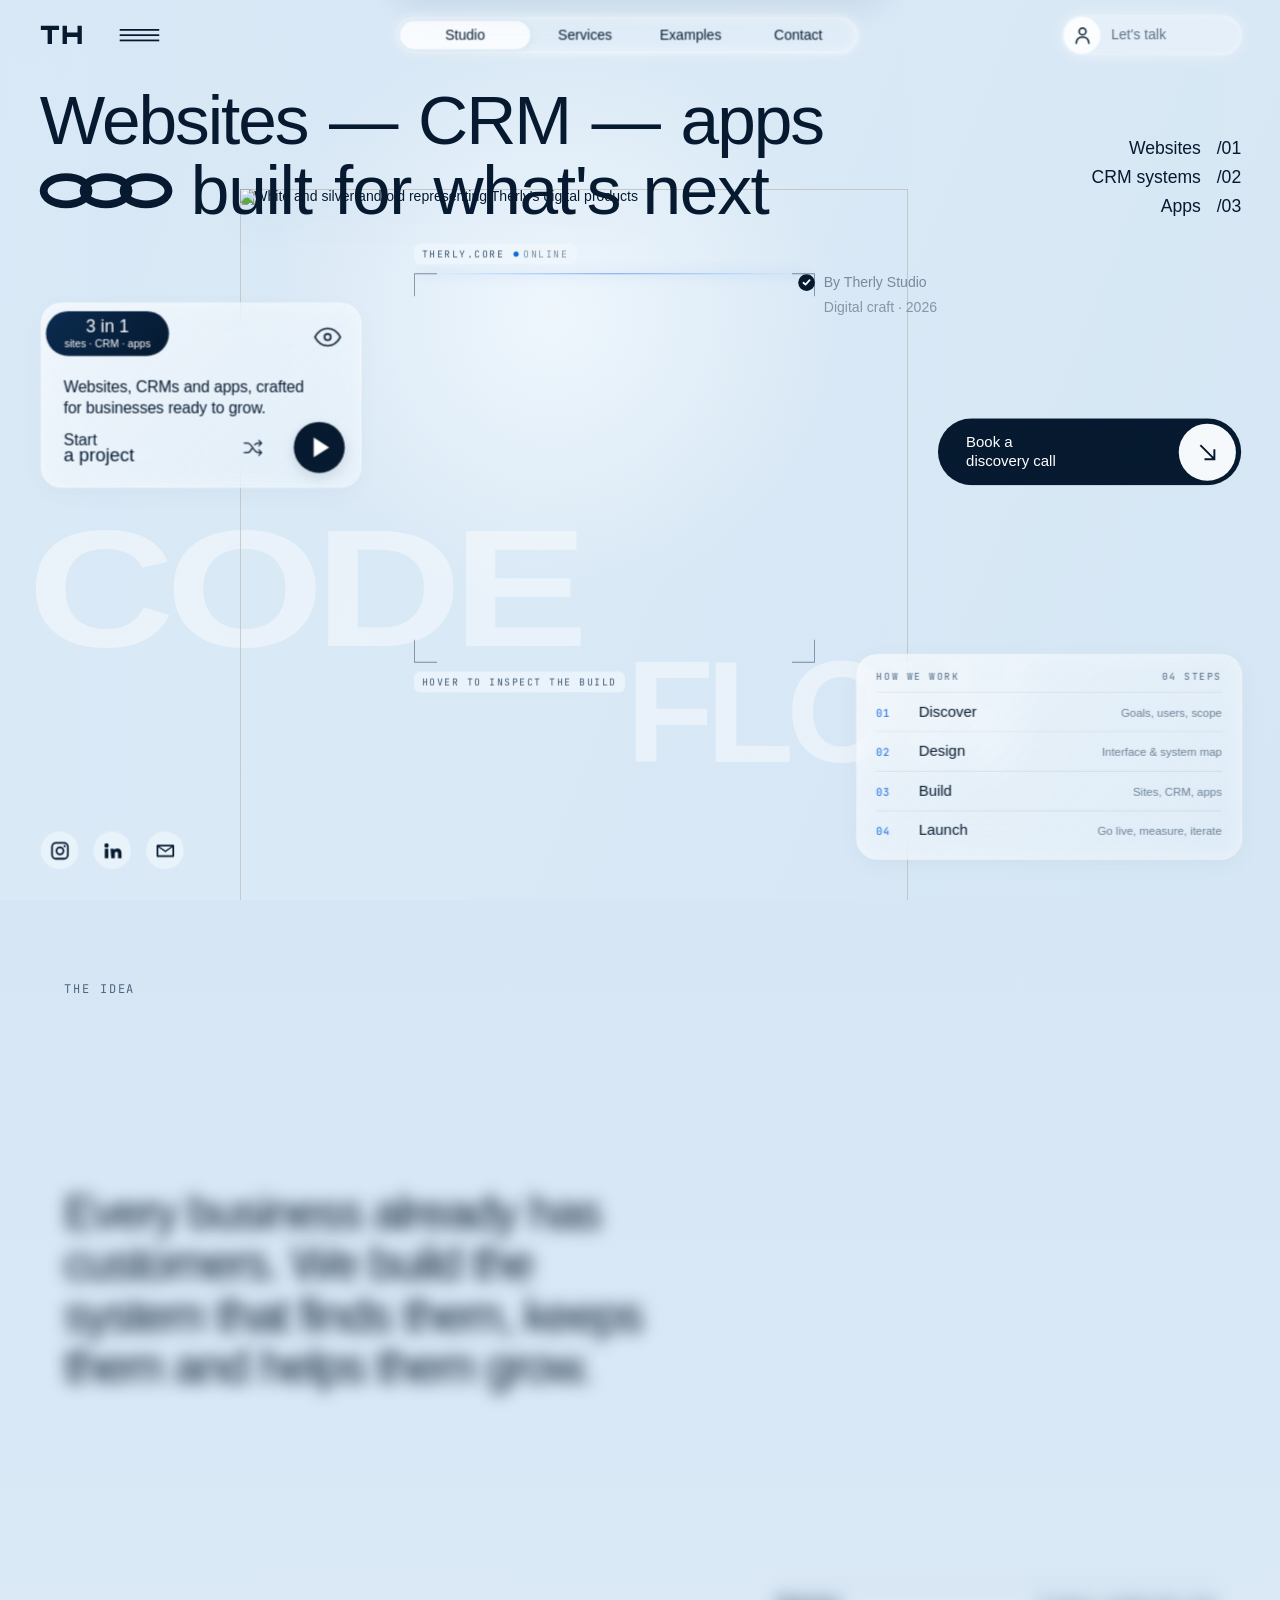
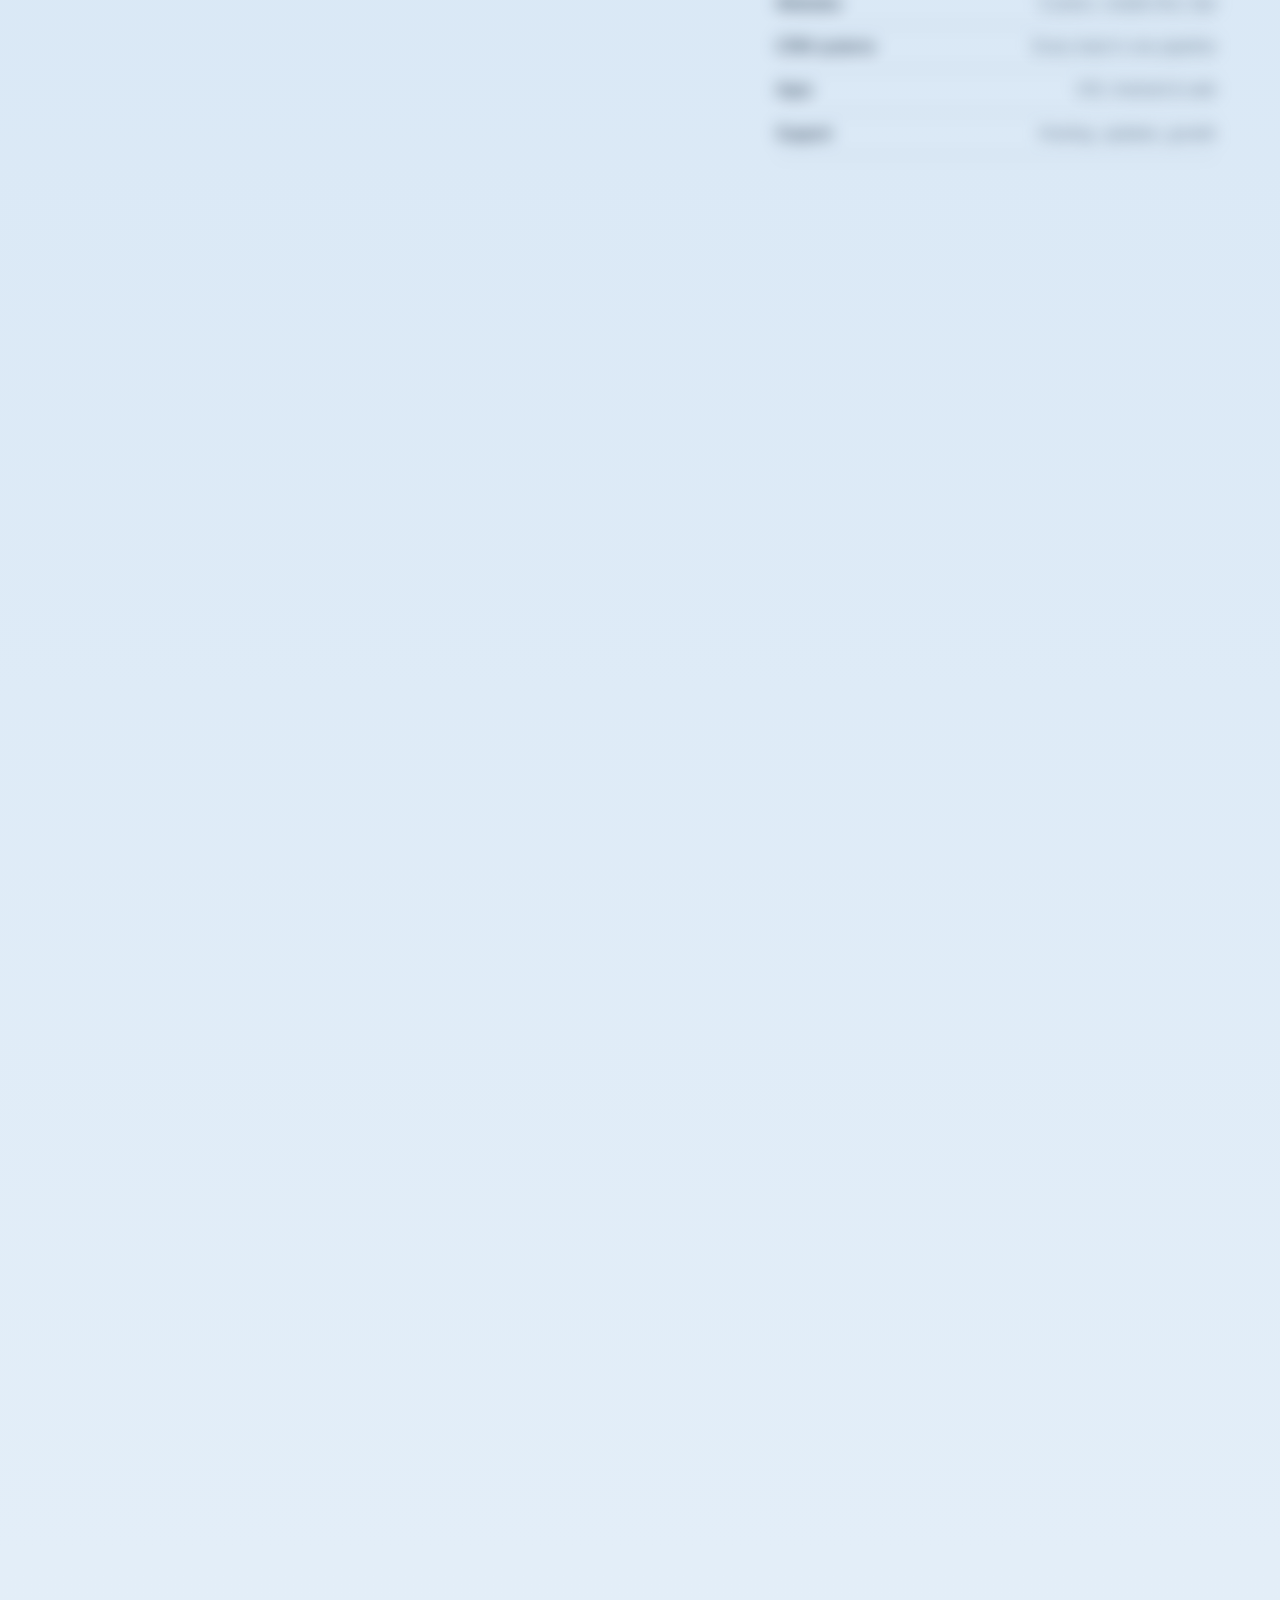
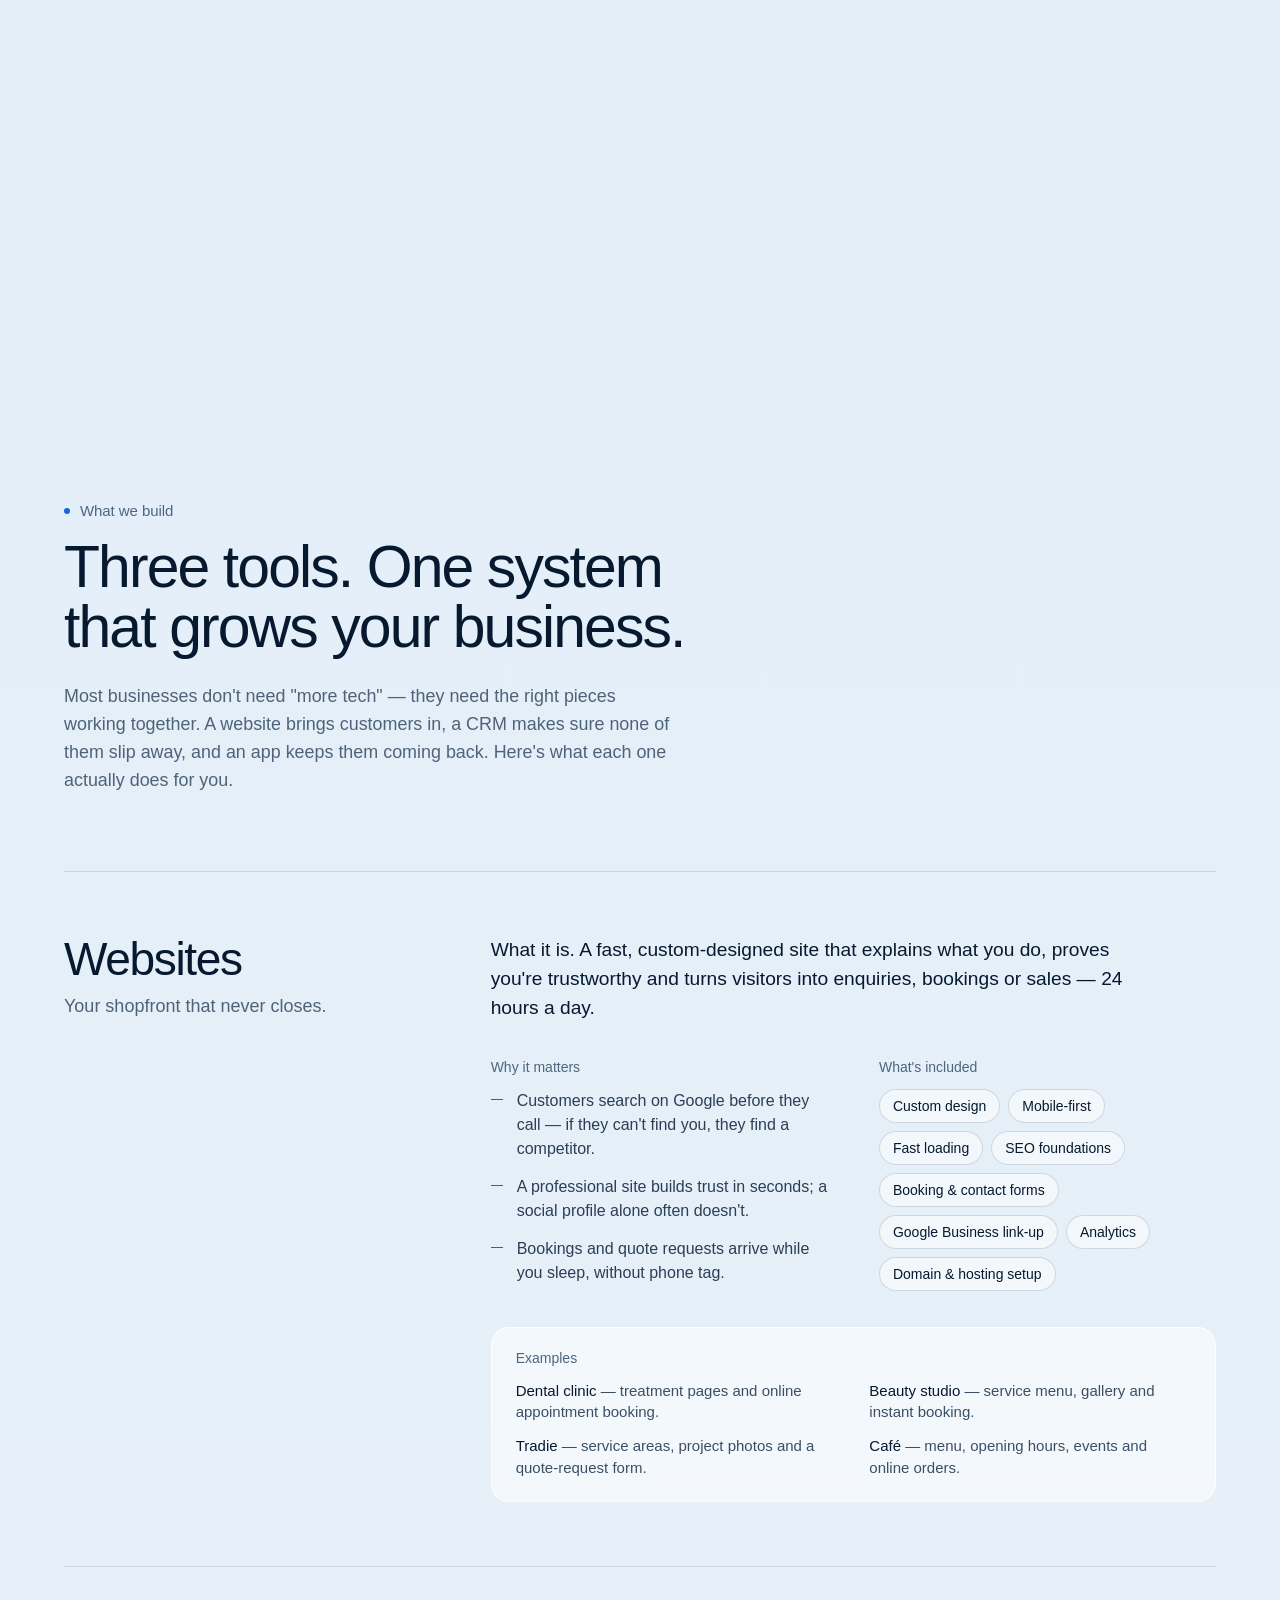
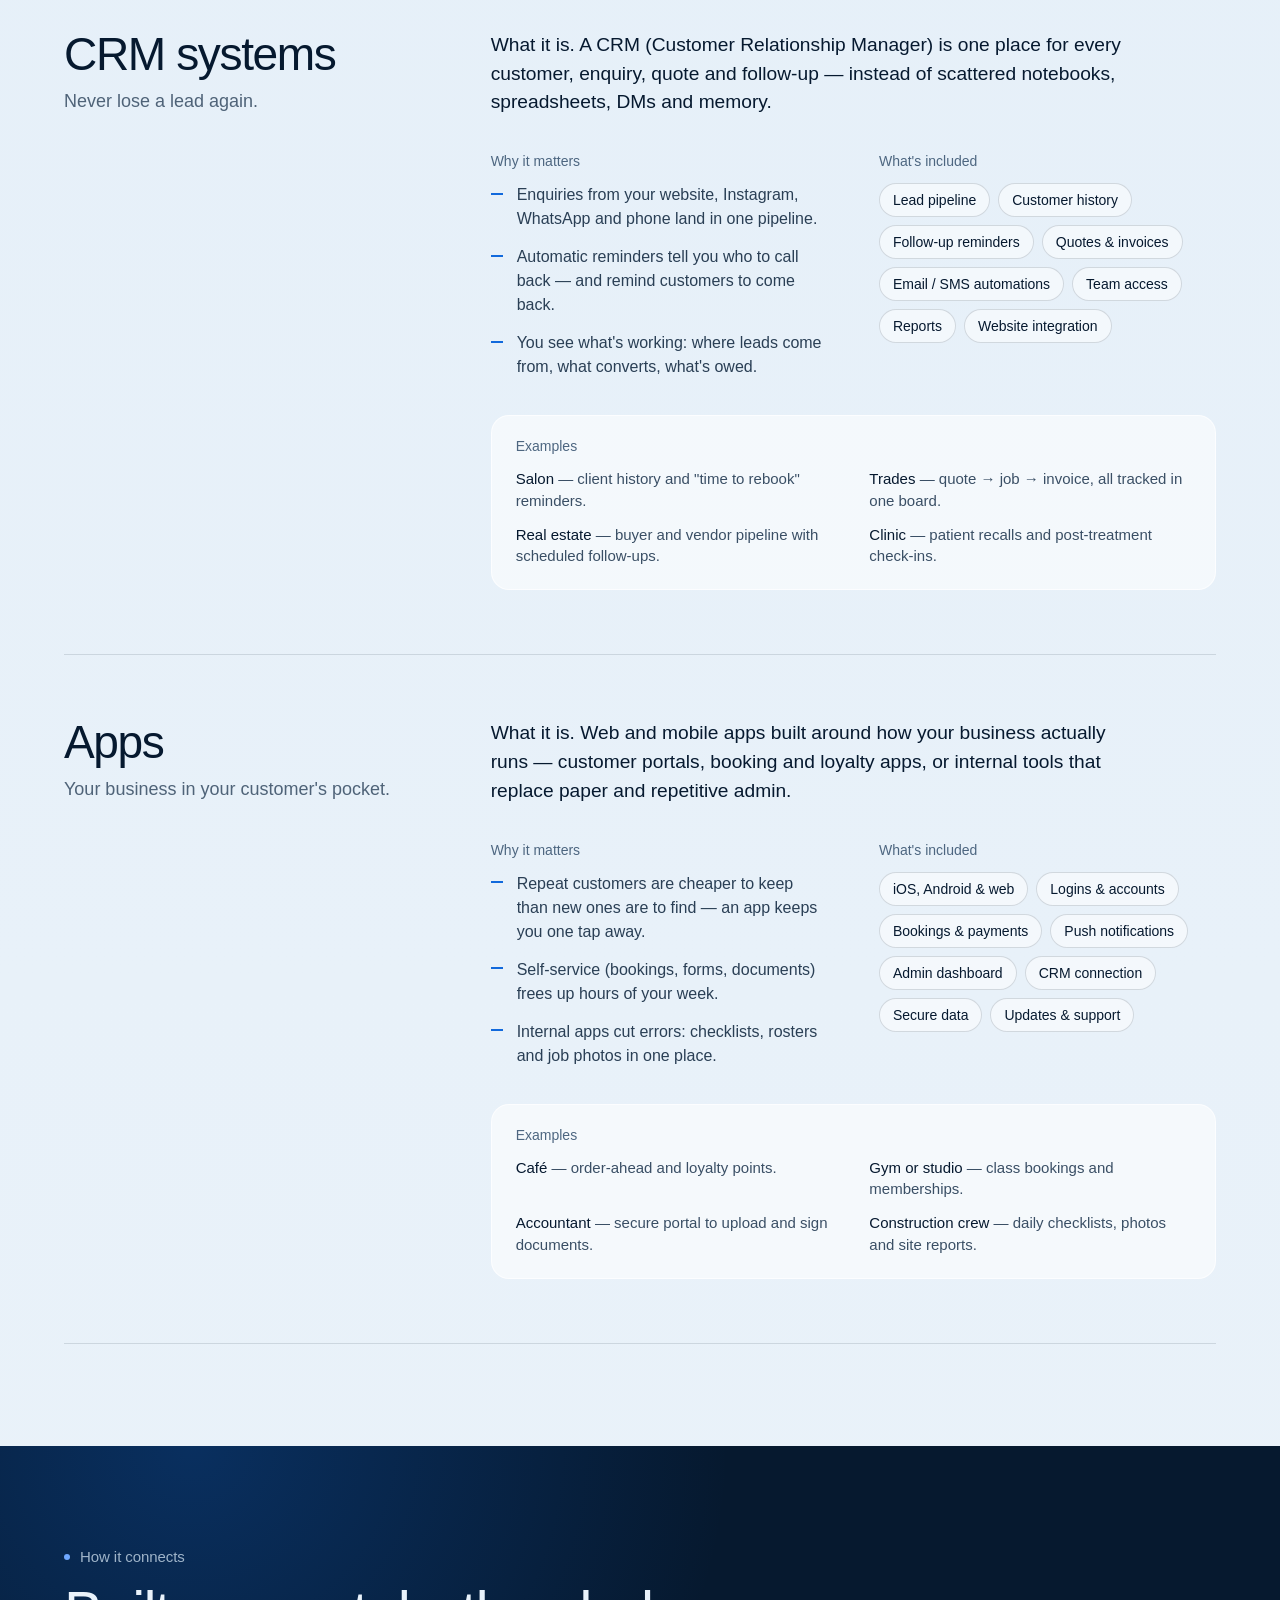
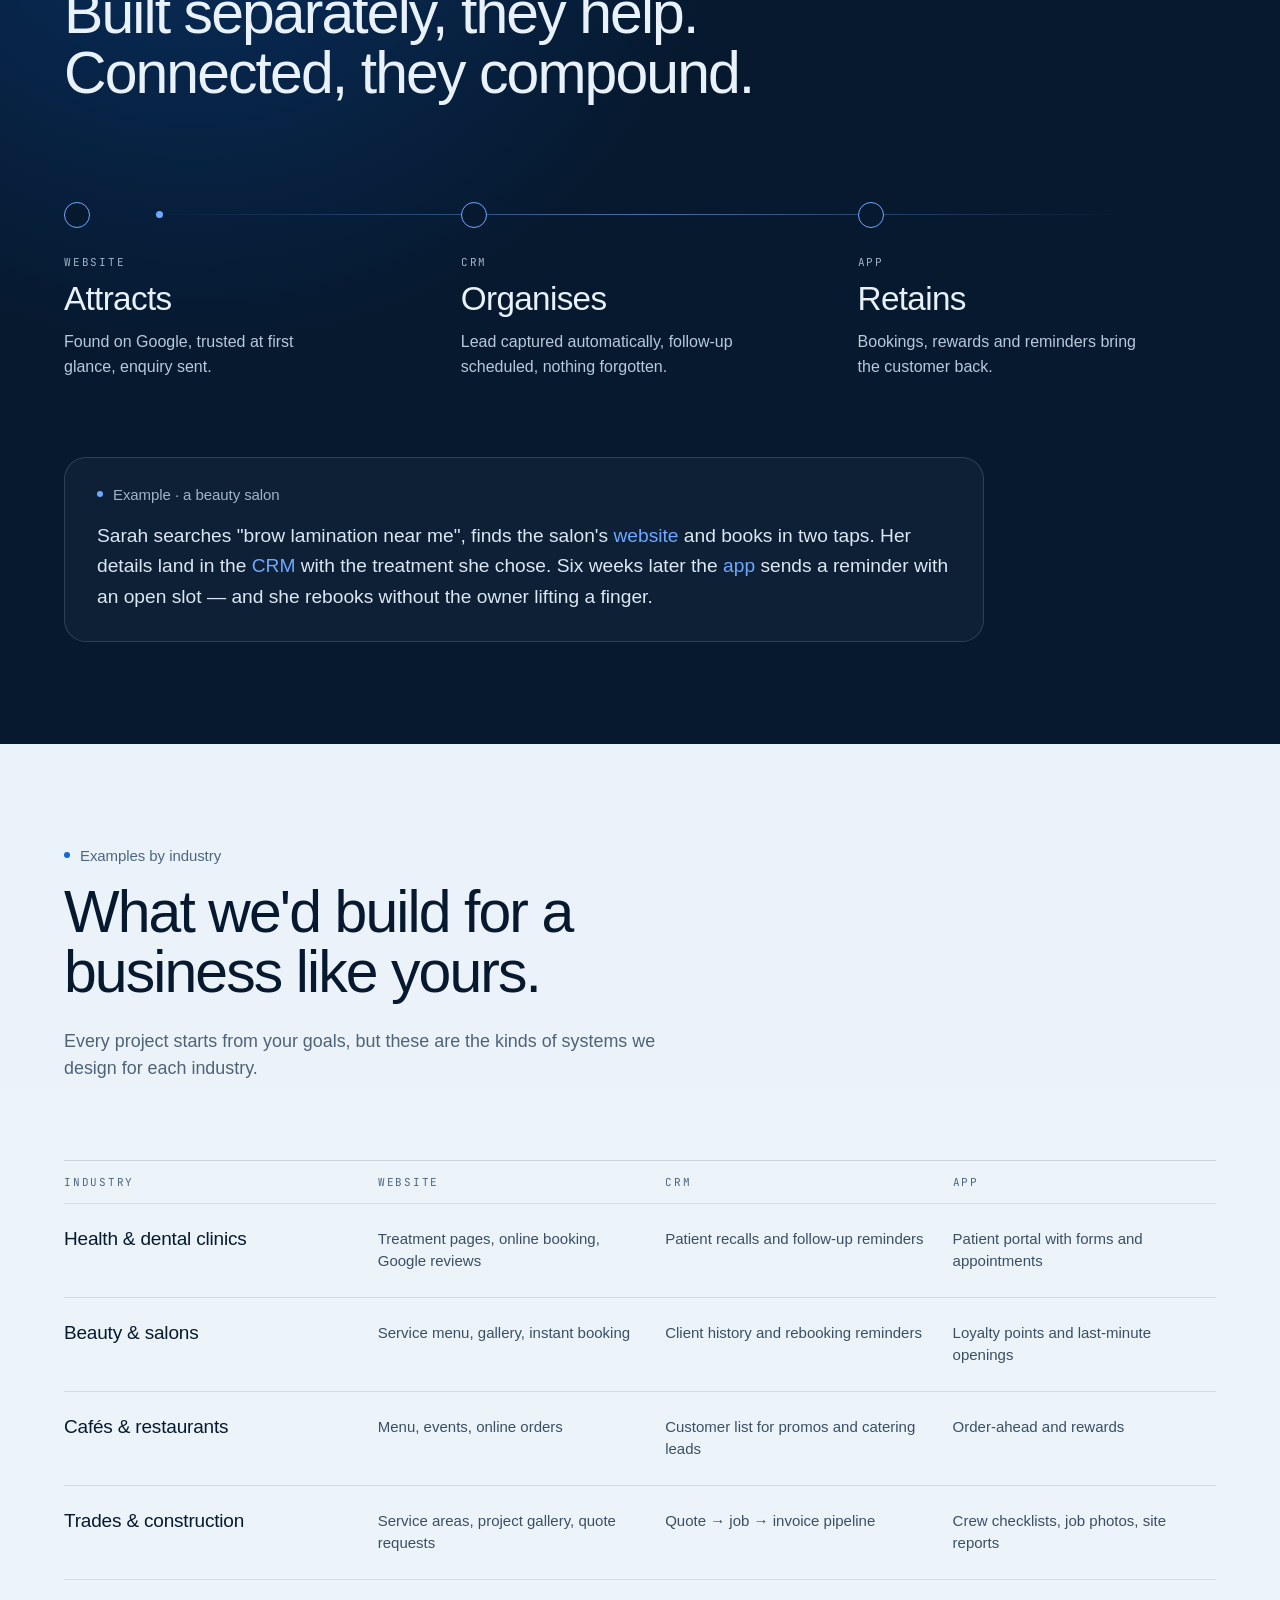
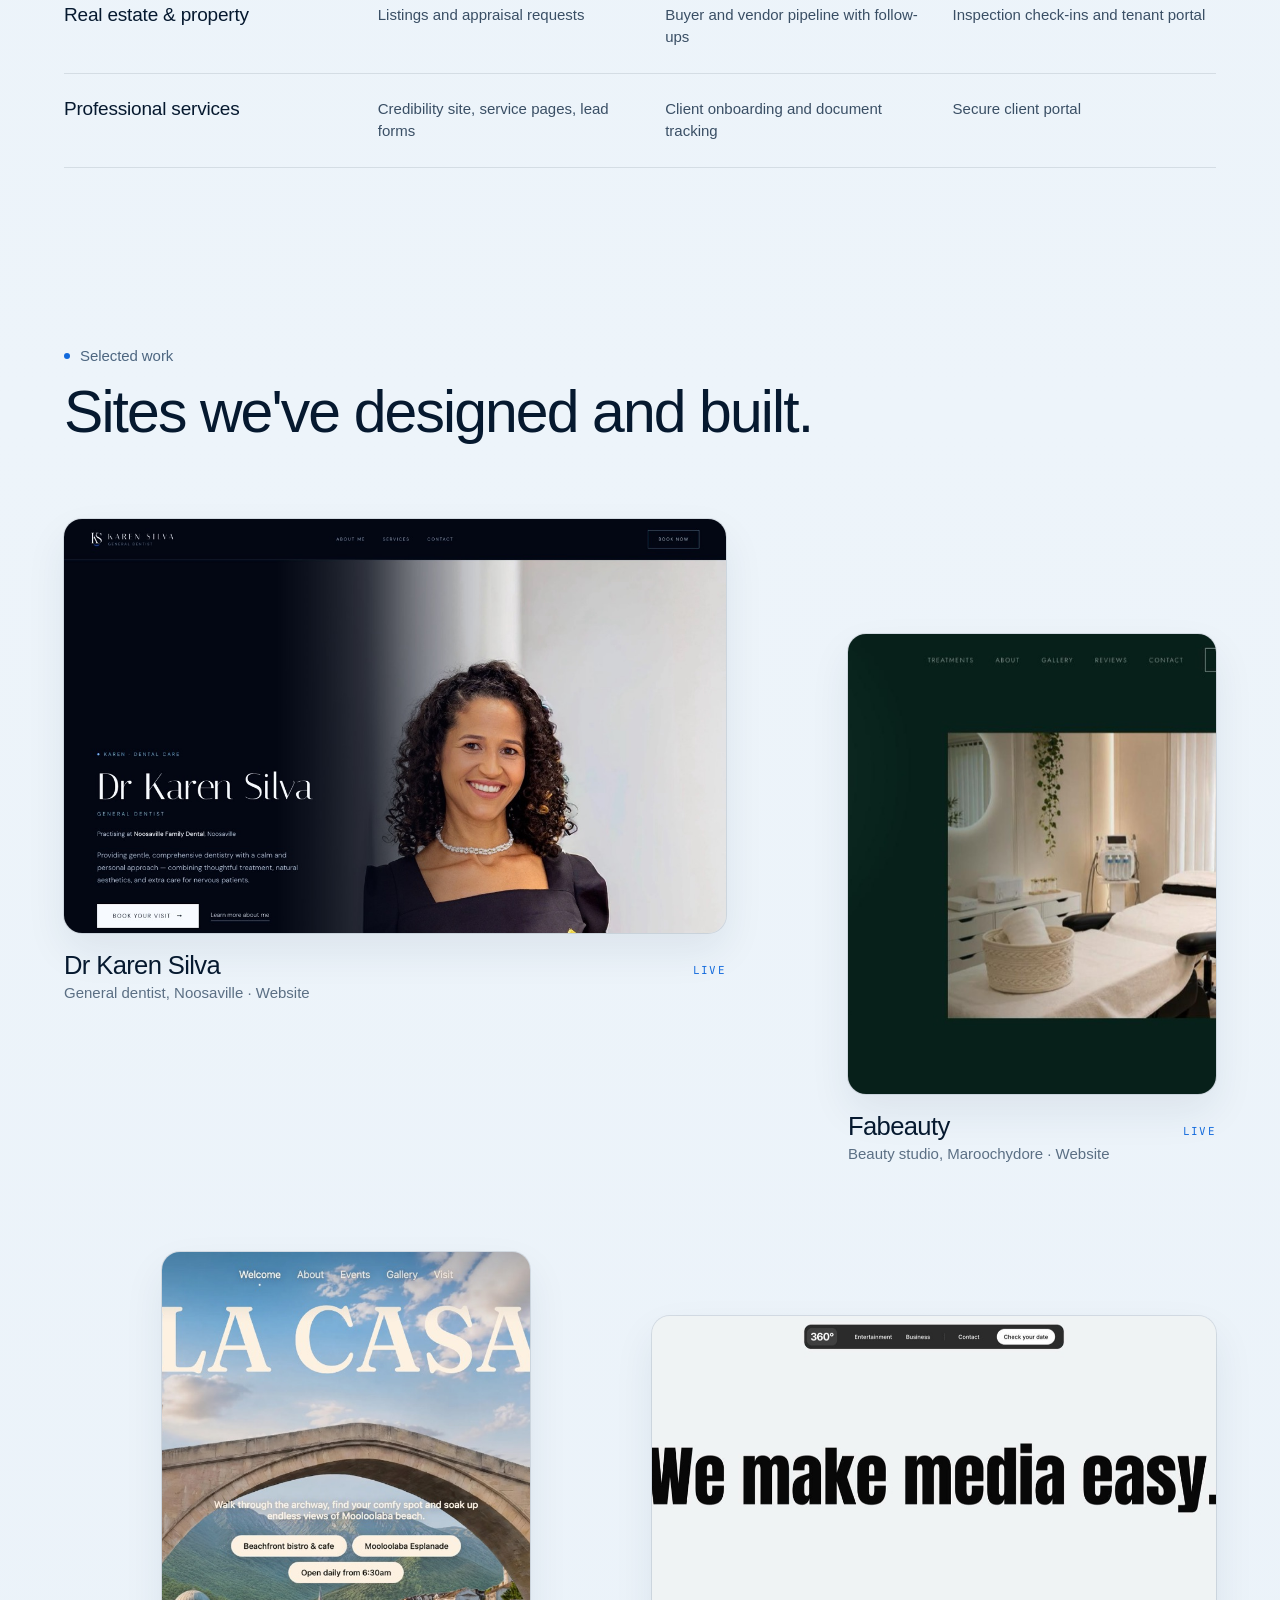
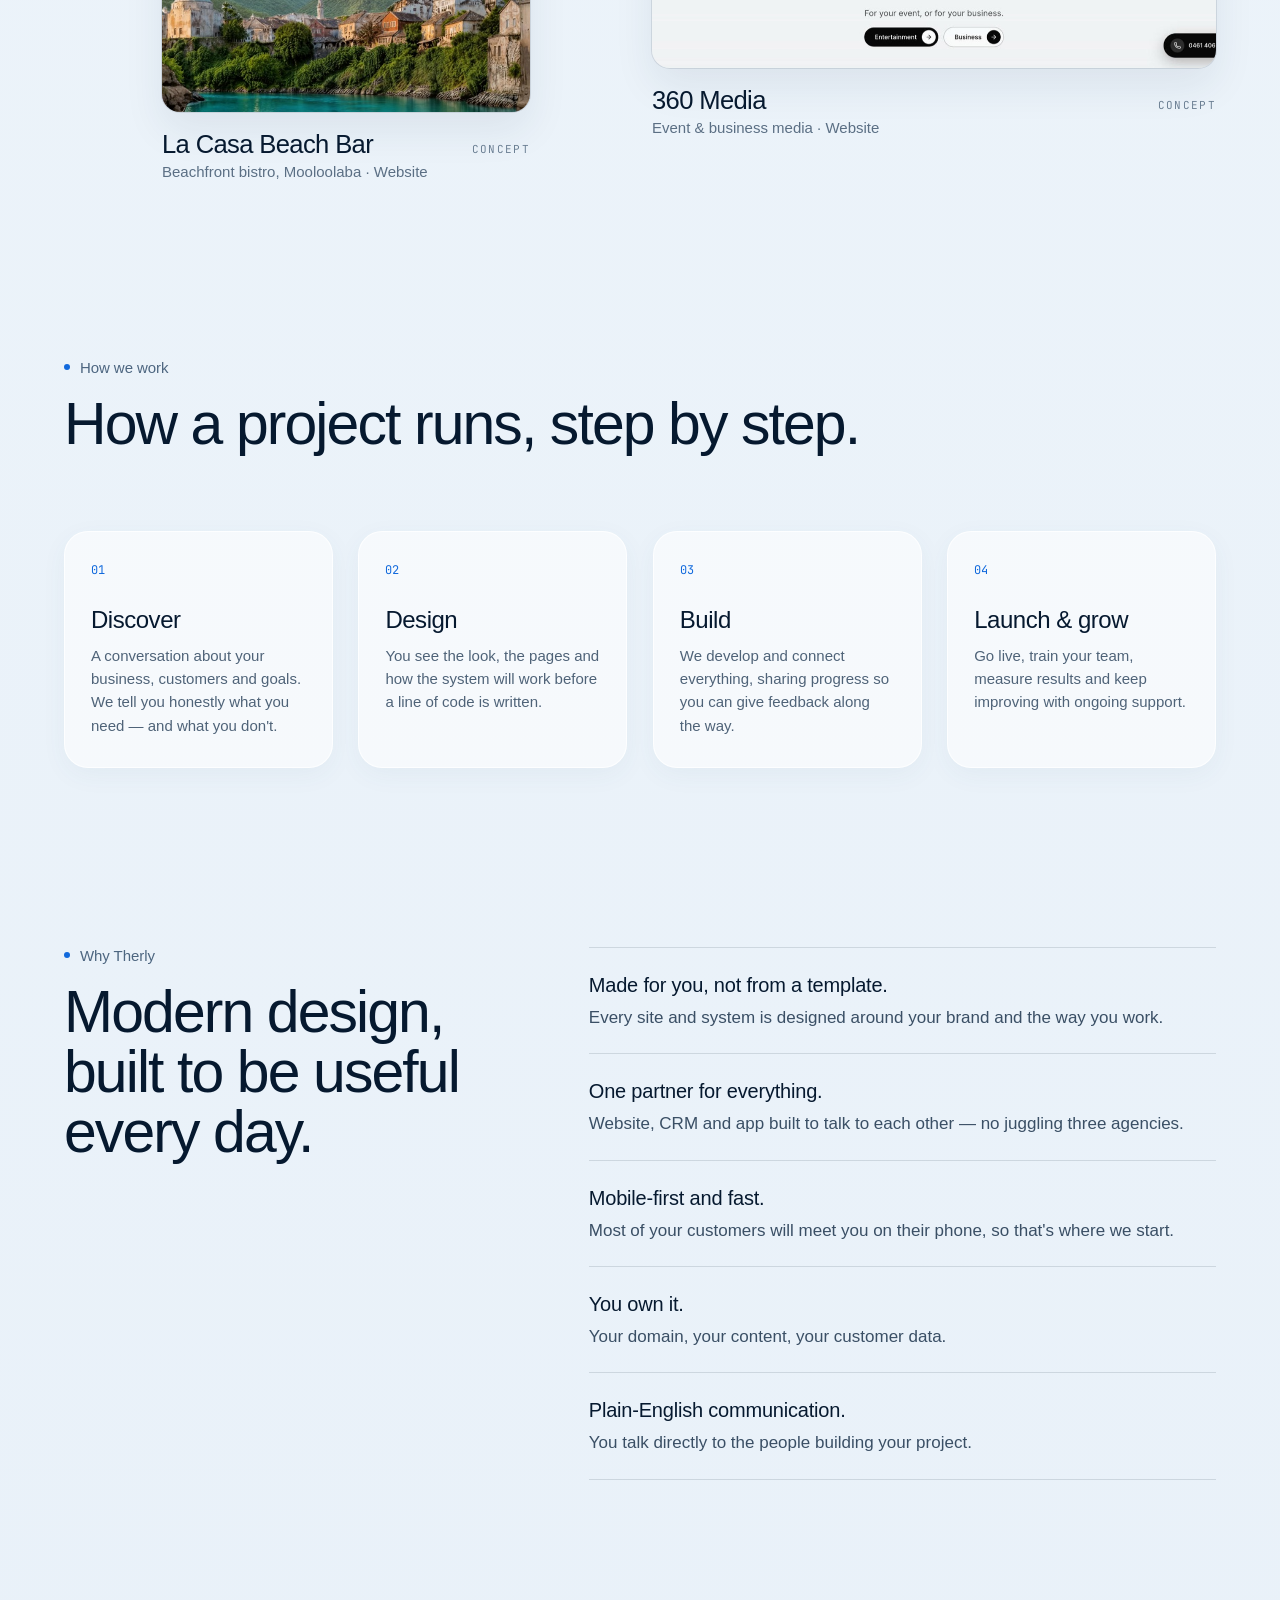
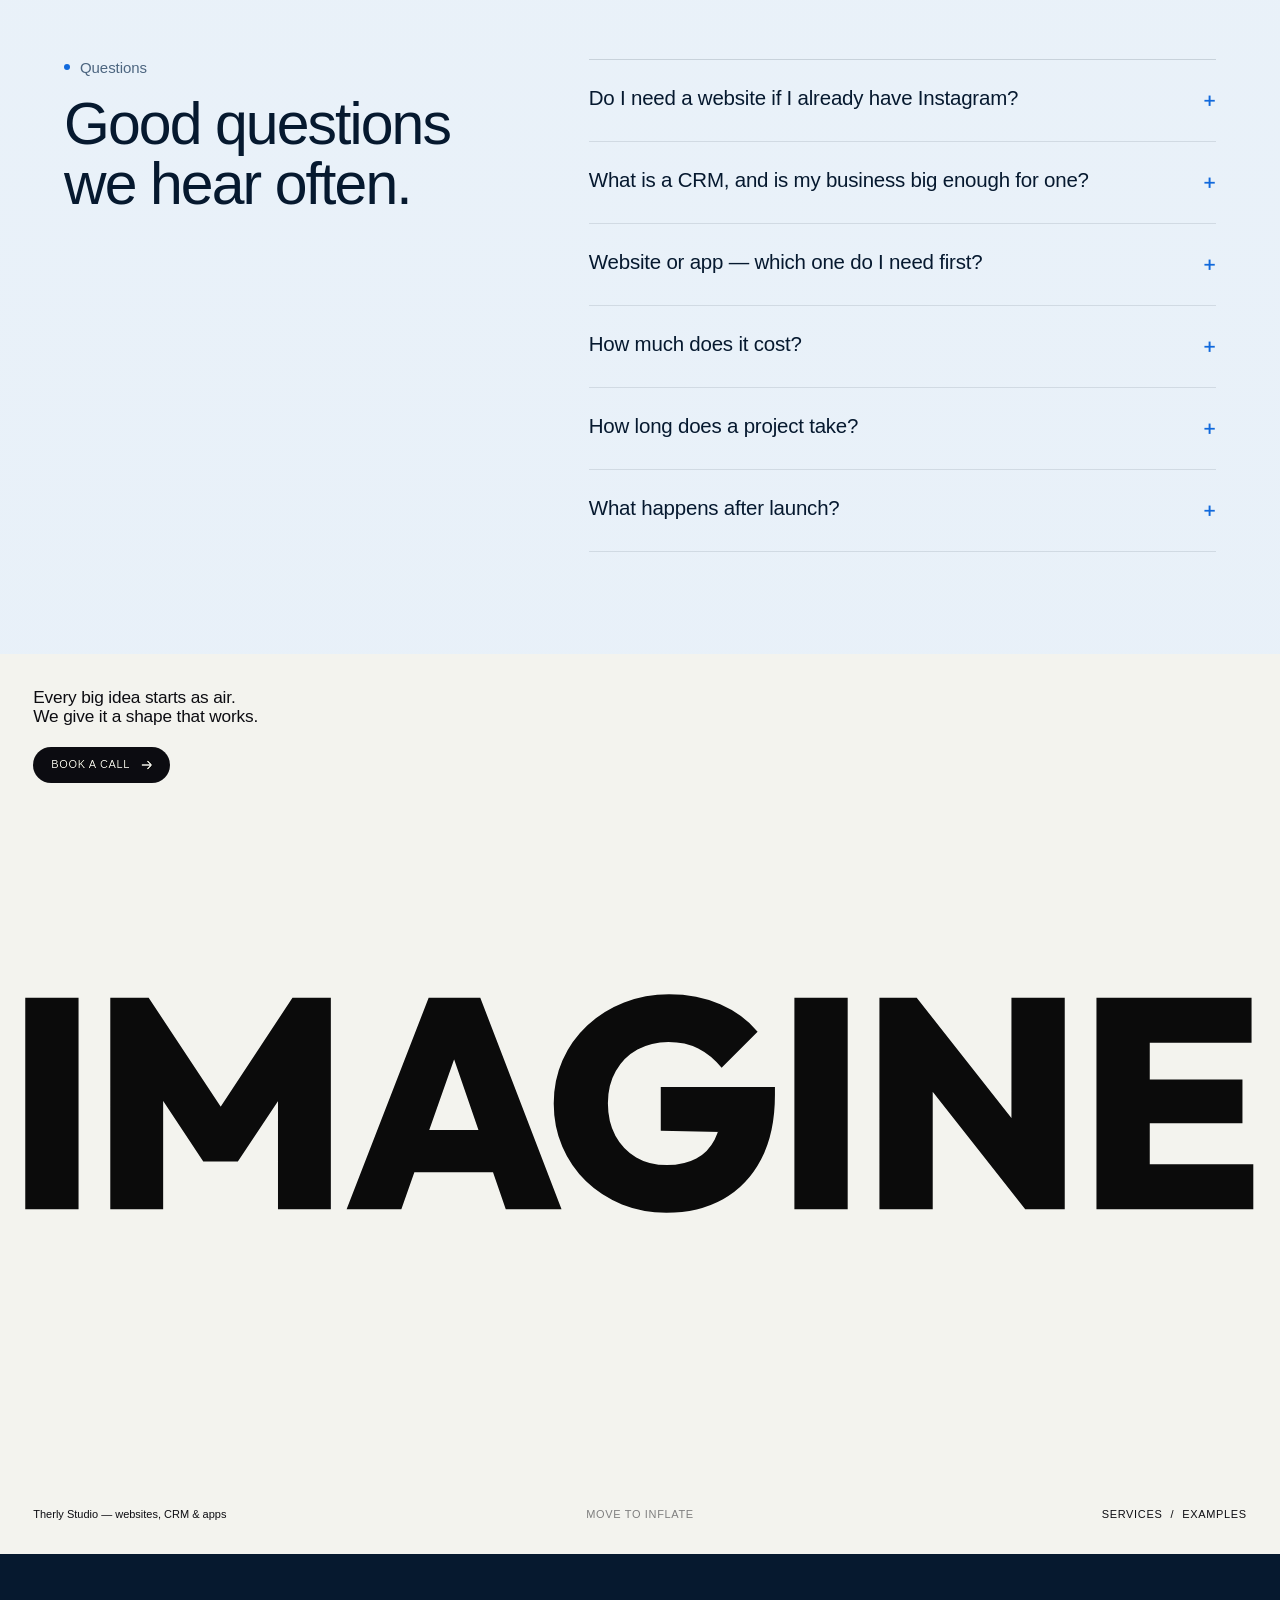
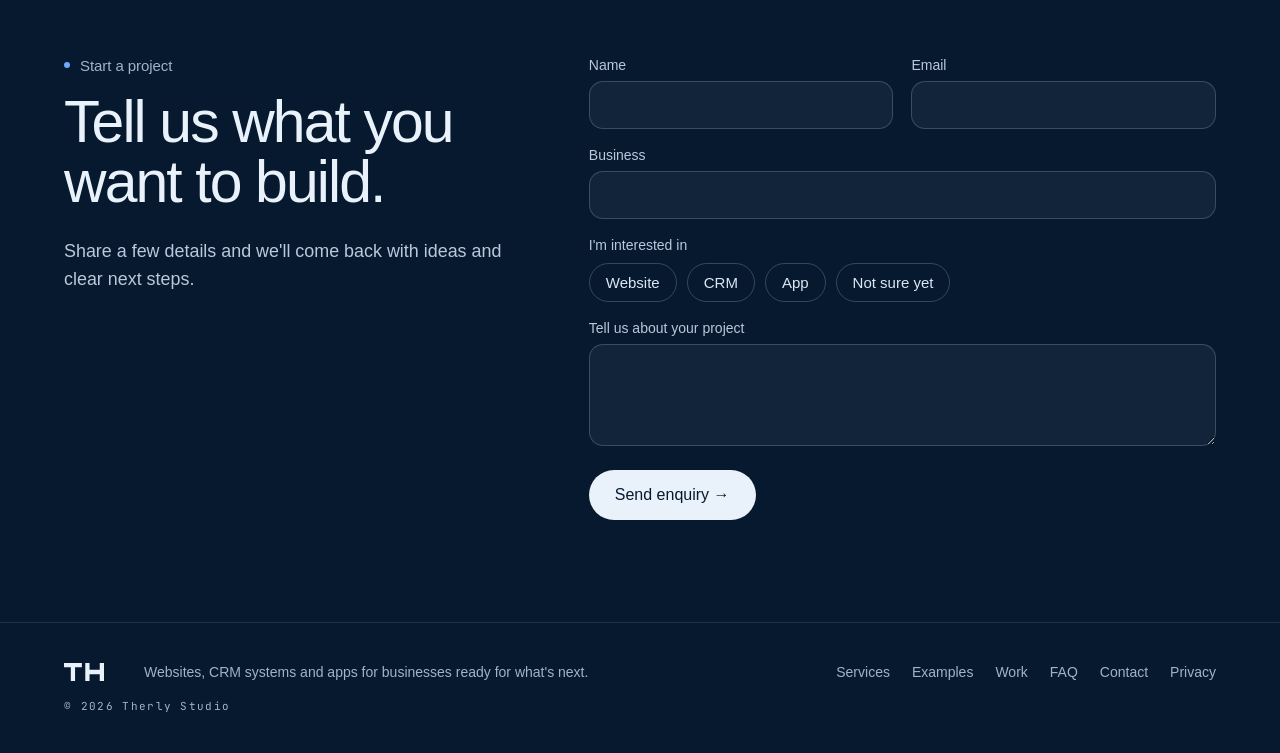
==== commit 49a771c8: "Revert redesign: restore previous site Co-Authored-By: Claude Opus 5.5 <noreply@anthropic.com>" ====
--- a/index.html
+++ b/index.html
@@ -1,701 +1,1703 @@
 <!doctype html>
-<html lang="en-AU">
+<html lang="en">
 <head>
 <meta charset="utf-8">
 <meta name="viewport" content="width=device-width,initial-scale=1,viewport-fit=cover">
-<meta name="theme-color" content="#f1ede4">
-<title>Therly Studio — Websites for Sunshine Coast businesses</title>
-<meta name="description" content="Therly Studio designs websites and booking systems for small businesses on the Sunshine Coast. See your free website preview first — no obligation.">
+<meta name="theme-color" content="#d6e6f5">
+<title>Therly — Digital Studio</title>
 <link rel="canonical" href="https://therly.com.au/">
-<meta property="og:title" content="Therly Studio — See your new website before you pay a cent">
-<meta property="og:description" content="Websites and booking systems for small businesses. Get a free website preview — no obligation.">
+<meta property="og:title" content="Therly — Digital Studio">
+<meta property="og:description" content="Websites, CRM systems and apps for businesses ready for what's next.">
 <meta property="og:url" content="https://therly.com.au/">
 <meta property="og:type" content="website">
-<meta property="og:site_name" content="Therly Studio">
+<meta property="og:site_name" content="Therly">
 <meta property="og:locale" content="en_AU">
 <meta property="og:image" content="https://therly.com.au/assets/og-share.jpg">
 <meta property="og:image:secure_url" content="https://therly.com.au/assets/og-share.jpg">
 <meta property="og:image:type" content="image/jpeg">
 <meta property="og:image:width" content="1200">
 <meta property="og:image:height" content="630">
-<meta property="og:image:alt" content="Therly Studio — websites and booking systems">
+<meta property="og:image:alt" content="Therly — websites, CRM and apps built for what's next">
 <meta name="twitter:card" content="summary_large_image">
-<meta name="twitter:title" content="Therly Studio — See your new website before you pay a cent">
-<meta name="twitter:description" content="Websites and booking systems for small businesses. Get a free website preview — no obligation.">
+<meta name="twitter:title" content="Therly — Digital Studio">
+<meta name="twitter:description" content="Websites, CRM systems and apps for businesses ready for what's next.">
 <meta name="twitter:image" content="https://therly.com.au/assets/og-share.jpg">
-<script>document.documentElement.classList.add('js')</script>
-<link rel="icon" href="data:image/svg+xml,%3Csvg xmlns='http://www.w3.org/2000/svg' viewBox='0 0 32 32'%3E%3Crect width='32' height='32' rx='9' fill='%23121110'/%3E%3Cpath d='M8 9h16v3.6h-6.2V24h-3.6V12.6H8z' fill='%23f1ede4'/%3E%3C/svg%3E">
+<meta name="description" content="Therly builds websites, CRM systems and apps for businesses ready for what's next.">
+<link rel="icon" href="data:image/svg+xml,%3Csvg xmlns='http://www.w3.org/2000/svg' viewBox='0 0 32 32'%3E%3Crect width='32' height='32' rx='9' fill='%2306192f'/%3E%3Cpath d='M8 9h16v3.6h-6.2V24h-3.6V12.6H8z' fill='%23edf6fd'/%3E%3C/svg%3E">
 <link rel="preconnect" href="https://fonts.googleapis.com">
 <link rel="preconnect" href="https://fonts.gstatic.com" crossorigin>
 <link rel="preconnect" href="https://api.fontshare.com">
 <link rel="preconnect" href="https://cdn.fontshare.com" crossorigin>
-<link href="https://api.fontshare.com/v2/css?f[]=switzer@400,500,600,700,800&display=swap" rel="stylesheet">
-<link href="https://api.fontshare.com/v2/css?f[]=gambetta@400,401&display=swap" rel="stylesheet">
-<link href="https://fonts.googleapis.com/css2?family=JetBrains+Mono:wght@400;500&display=swap" rel="stylesheet">
+<link href="https://api.fontshare.com/v2/css?f[]=switzer@300,400,500,700&display=swap" rel="stylesheet">
+<link href="https://fonts.googleapis.com/css2?family=JetBrains+Mono:wght@400;500&family=Outfit:wght@800&display=swap" rel="stylesheet">
+<script>
+  if (!matchMedia('(prefers-reduced-motion: reduce)').matches) {
+    document.documentElement.classList.add('intro');
+    setTimeout(function () { document.documentElement.classList.remove('intro'); }, 5000);
+  }
+</script>
 <style>
-/* Direction "Address bar": the hero is a machine that turns the visitor's business name
-   into a website mock in real time — the free-preview offer, demonstrated instead of described. */
-:root{
-  --bone:#f1ede4;--paper:#faf8f3;--ink:#121110;--muted:#6d675d;--line:rgba(18,17,16,.12);
-  --sun:#ff5b2e;--sun-ink:#fff;
-  --sans:'Switzer','Helvetica Neue',Helvetica,Arial,sans-serif;
-  --serif:'Gambetta',Georgia,serif;
-  --mono:'JetBrains Mono',ui-monospace,Menlo,monospace;
-  --gut:clamp(16px,4vw,48px);
-  --ease:cubic-bezier(.2,.8,.2,1);
+:root{--sans:'Switzer','Helvetica Neue',Helvetica,Arial,sans-serif;--mono:'JetBrains Mono',ui-monospace,Menlo,monospace;--ink:#06192f;--muted:#77899c;--ice:#d6e6f5;--white:#fff;--blue:#1169dc}
+*{box-sizing:border-box}
+html{scroll-behavior:smooth}
+html,body{width:100%;margin:0;overflow-x:clip;background:var(--ice)}
+body{font-family:var(--sans);color:var(--ink);-webkit-font-smoothing:antialiased}
+button{font:inherit;color:inherit;border:0;background:none;cursor:pointer;padding:0}
+a{color:inherit;text-decoration:none}
+svg{display:block}
+
+.viewport{position:relative;height:100vh;height:100svh;min-height:560px;overflow:hidden;isolation:isolate;
+  background:radial-gradient(circle at 44% 28%,#e8f3fb 0 6%,#d9e9f6 30%,#d6e6f5 68%,#d4e5f4 100%)}
+.viewport:after{content:"";position:absolute;inset:0;pointer-events:none;opacity:.13;mix-blend-mode:soft-light;z-index:50;
+  background-image:url("data:image/svg+xml,%3Csvg xmlns='http://www.w3.org/2000/svg' width='180' height='180'%3E%3Cfilter id='n'%3E%3CfeTurbulence type='fractalNoise' baseFrequency='.82' numOctaves='3' stitchTiles='stitch'/%3E%3C/filter%3E%3Crect width='100%25' height='100%25' filter='url(%23n)' opacity='.32'/%3E%3C/svg%3E");
+  background-size:180px 180px}
+
+.stage{container-type:inline-size;position:absolute;left:50%;top:50%;width:1536px;height:1024px;--fx:0px;
+  transform-origin:center;overflow:hidden;
+  background:radial-gradient(circle at 43% 35%,rgba(246,251,255,.74),transparent 31%),
+             linear-gradient(112deg,#d6e6f5 0%,#d9e9f6 44%,#d4e5f4 100%)}
+.stage:before{content:"";position:absolute;inset:0;z-index:1;pointer-events:none;
+  background:linear-gradient(90deg,rgba(255,255,255,.08),transparent 35%,rgba(255,255,255,.04))}
+.stage.is-fit{background:transparent}
+.stage.is-fit:before{display:none}
+.stage>*{position:absolute}
+
+/* header */
+.header{inset:0 0 auto 0;height:82px;z-index:20}
+.header>*{position:absolute}
+.brand{left:calc(var(--fx) + 46px);top:29px;width:47px;height:21px}
+.brand svg{width:100%;height:100%;fill:var(--ink)}
+.menu{left:calc(var(--fx) + 136px);top:31px;width:46px;height:19px}
+.menu span{position:absolute;left:0;width:45px;height:2px;background:var(--ink);transition:.25s}
+.menu span:nth-child(1){top:2px}.menu span:nth-child(2){top:8px}.menu span:nth-child(3){top:14px}
+.stage.menu-open .menu span:nth-child(1){transform:translateY(6px) rotate(38deg)}
+.stage.menu-open .menu span:nth-child(2){opacity:0}
+.stage.menu-open .menu span:nth-child(3){transform:translateY(-6px) rotate(-38deg)}
+
+.nav{left:calc(50% - 277px);top:20px;width:524px;height:40px;padding:3px;display:grid;
+  grid-template-columns:148px 125px 115px 130px;border:1px solid rgba(255,255,255,.5);border-radius:22px;
+  background:rgba(245,249,255,.23);box-shadow:0 0 12px rgba(255,255,255,.7),inset 0 0 12px rgba(255,255,255,.42);
+  backdrop-filter:blur(17px);-webkit-backdrop-filter:blur(17px)}
+.nav a{height:32px;display:flex;align-items:center;justify-content:center;font-size:16px;border-radius:18px;transition:.2s}
+.nav a.active{background:rgba(255,255,255,.78);box-shadow:0 2px 12px rgba(26,48,78,.06)}
+.nav a:not(.active):hover,.nav a:focus-visible{background:rgba(255,255,255,.58)}
+
+.join{right:calc(var(--fx) + 43px);top:17px;width:205px;height:46px;border-radius:25px;display:flex;align-items:center;padding:2px;
+  background:rgba(246,250,255,.38);box-shadow:0 0 18px rgba(255,255,255,.46),inset 0 0 10px rgba(255,255,255,.45);
+  backdrop-filter:blur(16px);-webkit-backdrop-filter:blur(16px)}
+.join-icon{width:42px;height:42px;border-radius:50%;background:rgba(255,255,255,.82);display:grid;place-items:center;flex:none}
+.join-icon svg{width:23px;height:23px;fill:none;stroke:var(--ink);stroke-width:1.8;stroke-linecap:round;stroke-linejoin:round}
+.join-label{font-size:16px;margin-left:12px;color:#5e7082}
+
+/* headline */
+.headline{left:calc(var(--fx) + 45px);top:98px;width:960px;margin:0;font-size:var(--hf,79px);line-height:.99;
+  letter-spacing:-.019em;word-spacing:.0633em;font-weight:400;z-index:8}
+.headline-line{display:block;white-space:nowrap}
+.headline-line:first-child{letter-spacing:-.02975em}
+.headline-line2{display:flex;align-items:center;gap:.2658em;margin-top:2px}
+.chain{width:1.9114em;height:.6076em;flex:0 0 1.9114em;overflow:visible}
+.chain path{fill:var(--ink)}
+.hl-rv{display:block}
+
+/* features */
+.features{right:calc(var(--fx) + 44px);top:157px;width:190px;display:grid;gap:11px;z-index:10;font-size:20px;line-height:1.1;text-align:right}
+.feature{display:flex;justify-content:flex-end;gap:18px;white-space:nowrap}
+.feature b{font-weight:400}
+
+/* creator */
+.creator{right:calc(var(--fx) + 390px);top:311px;z-index:12;display:flex;align-items:flex-start;color:#77899b}
+.verified{width:19px;height:19px;border-radius:50%;background:var(--ink);margin-right:10px;margin-top:1px;display:grid;place-items:center;flex:none}
+.verified svg{width:11px;height:11px;fill:none;stroke:#fff;stroke-width:2.2;stroke-linecap:round;stroke-linejoin:round}
+.creator-copy{font-size:16px;line-height:1.25}
+.series{margin-top:9px;color:#8496a8}
+
+/* glass card */
+.glass-card{left:calc(var(--fx) + 46px);top:344px;width:365px;height:211px;padding:9px 25px 18px 25px;
+  border:1px solid rgba(255,255,255,.45);border-radius:24px;z-index:14;
+  background:linear-gradient(135deg,rgba(255,255,255,.55),rgba(239,247,253,.42));
+  box-shadow:inset 0 0 22px rgba(255,255,255,.32),0 7px 26px rgba(65,94,123,.045);
+  backdrop-filter:blur(20px);-webkit-backdrop-filter:blur(20px)}
+.card-top{height:60px;display:flex;justify-content:space-between;align-items:flex-start}
+.count{margin-left:-20px;padding:8px 21px 7px;border-radius:26px;color:#fff;background:linear-gradient(135deg,#0b2b50,#06192f);min-width:124px;text-align:center}
+.count strong{display:block;font-size:20px;line-height:19px;font-weight:500}
+.count small{display:block;font-size:12px;margin-top:3px}
+.eye{width:38px;height:38px;margin-right:-6px;margin-top:10px;border-radius:50%;display:grid;place-items:center;transition:.2s}
+.eye:hover,.eye:focus-visible{background:rgba(255,255,255,.5)}
+.eye svg{width:33px;height:23px;fill:none;stroke:var(--ink);stroke-width:1.8}
+.card-copy{margin:15px 0 0;font-size:18px;line-height:1.32;letter-spacing:-.14px}
+.card-bottom{position:absolute;left:25px;right:18px;bottom:15px;height:60px;display:flex;align-items:center}
+.start{font-size:18px;line-height:18px}
+.start strong{font-size:21px;font-weight:500}
+.shuffle{width:42px;height:42px;border-radius:50%;margin-left:auto;margin-right:26px;display:grid;place-items:center;transition:.2s}
+.shuffle:hover,.shuffle:focus-visible{background:rgba(255,255,255,.58)}
+.shuffle svg{width:27px;height:27px;fill:none;stroke:var(--ink);stroke-width:1.5;stroke-linecap:round;stroke-linejoin:round}
+.play{width:58px;height:58px;border-radius:50%;background:var(--ink);box-shadow:0 5px 14px rgba(8,26,46,.12);transition:.25s;display:grid;place-items:center;flex:none}
+.play:hover{transform:scale(1.05)}
+.play svg{width:24px;height:26px;fill:#fff;margin-left:4px}
+.play.active{box-shadow:0 0 0 7px rgba(17,105,220,.12),0 0 32px rgba(17,105,220,.38)}
+
+/* ghost typography */
+.ghost{position:absolute;z-index:2;color:rgba(255,255,255,.43);font-weight:700;letter-spacing:-9px;line-height:.8;user-select:none;-webkit-user-select:none;margin:0;white-space:nowrap}
+.ghost-one{left:calc(var(--fx) + 31px);top:594px;font-size:189px;transform:scaleX(1.23);transform-origin:left center}
+.ghost-two{left:calc(50% - 16px);top:745px;font-size:164px}
+
+
+/* hero + spotlight */
+.hero{position:absolute;left:calc(50% - 455px);top:215px;width:760px;height:962px;z-index:7;pointer-events:none}
+.hero img{width:100%;height:100%;object-fit:contain;display:block}
+.hero-stack{position:relative;width:100%;height:100%;pointer-events:auto}
+.hero-back,.hero-front{position:absolute;inset:0;width:100%;height:100%;object-fit:contain;display:block;pointer-events:none}
+.hero-front{z-index:1;filter:drop-shadow(12px 17px 24px rgba(35,57,79,.12)) hue-rotate(var(--hero-hue,0deg)) saturate(var(--hero-sat,1));transition:filter .4s ease}
+.hero-back{display:none}
+.hero-mask-canvas{position:absolute;inset:0;width:100%;height:100%;z-index:2;pointer-events:none;display:block}
+.hero.awake{animation:breathe 3.5s ease-in-out infinite}
+@keyframes breathe{50%{transform:translateY(-5px)}}
+.hero.awake .hero-front{animation:breatheGlow 3.5s ease-in-out infinite}
+@keyframes breatheGlow{50%{filter:drop-shadow(10px 15px 34px rgba(16,105,220,.2)) hue-rotate(var(--hero-hue,0deg)) saturate(var(--hero-sat,1.08))}}
+
+/* hud */
+.hud{position:absolute;left:26%;top:10%;width:60%;height:46%;z-index:3;pointer-events:none}
+.hud-c{position:absolute;width:26px;height:26px;border:0 solid rgba(6,25,47,.45)}
+.hud-c.tl{left:0;top:0;border-width:1.5px 0 0 1.5px}.hud-c.tr{right:0;top:0;border-width:1.5px 1.5px 0 0}
+.hud-c.bl{left:0;bottom:0;border-width:0 0 1.5px 1.5px}.hud-c.br{right:0;bottom:0;border-width:0 1.5px 1.5px 0}
+.hud-scan{position:absolute;left:6px;right:6px;top:0;height:1px;opacity:.75;
+  background:linear-gradient(90deg,transparent,rgba(17,105,220,.85),transparent);box-shadow:0 0 14px rgba(17,105,220,.55);
+  animation:scan 5.5s cubic-bezier(.45,0,.55,1) infinite alternate}
+@keyframes scan{to{top:100%}}
+.hud-tag{position:absolute;font-family:var(--mono);font-size:11px;letter-spacing:.14em;text-transform:uppercase;color:#3d5670;white-space:nowrap;
+  padding:5px 9px;border-radius:7px;background:rgba(240,247,253,.72);backdrop-filter:blur(8px);-webkit-backdrop-filter:blur(8px)}
+.hud-tag em{font-style:normal;color:#7890a6;margin-left:10px}
+.hud-tag em:before{content:"";display:inline-block;width:6px;height:6px;border-radius:50%;background:var(--blue);margin-right:6px;vertical-align:1px}
+.hud-tag-a{left:0;top:-34px}
+.hud-tag-b{left:0;bottom:-34px}
+.hud-xy{display:none}
+.hud.inspecting .hud-hint{display:none}
+.hud.inspecting .hud-xy{display:inline}
+.hud-xy b{font-weight:500;color:var(--ink)}
+
+/* material */
+.material{right:calc(var(--fx) + 44px);top:413px;width:345px;height:140px;z-index:13}
+.material-pill{position:absolute;right:0;bottom:1px;width:345px;height:76px;border-radius:41px;background:var(--ink);display:flex;align-items:center;overflow:visible}
+.material-copy{margin-left:32px;color:#fff;font-size:17px;line-height:1.25}
+.material-next{margin-left:auto;margin-right:6px;width:65px;height:65px;border-radius:50%;background:#f5f9fc;display:grid;place-items:center;flex:none;transition:transform .25s}
+.material-next:hover{transform:rotate(45deg)}
+.material-next svg{width:30px;height:30px;fill:none;stroke:var(--ink);stroke-width:2.4}
+
+/* process */
+.process{right:calc(var(--fx) + 43px);bottom:46px;width:439px;z-index:12;padding:18px 22px 10px;border:1px solid rgba(255,255,255,.45);border-radius:24px;
+  background:linear-gradient(135deg,rgba(255,255,255,.5),rgba(239,247,253,.36));
+  box-shadow:inset 0 0 22px rgba(255,255,255,.3),0 7px 26px rgba(65,94,123,.05);backdrop-filter:blur(20px);-webkit-backdrop-filter:blur(20px)}
+.process-head{display:flex;justify-content:space-between;font-family:var(--mono);font-size:11px;letter-spacing:.14em;text-transform:uppercase;color:#4d6680;padding-bottom:10px}
+.process ol{list-style:none;margin:0;padding:0}
+.process-step{display:grid;grid-template-columns:40px 1fr auto;align-items:baseline;gap:8px;padding:12px 0;border-top:1px solid rgba(6,25,47,.08)}
+.process-step .n{font-family:var(--mono);font-size:12px;color:var(--blue)}
+.process-step b{font-size:17px;font-weight:500}
+.process-step small{font-size:13px;color:#6b7f93;text-align:right}
+
+/* socials */
+.socials{left:calc(var(--fx) + 46px);bottom:35px;display:flex;gap:17px;z-index:18}
+.social{width:43px;height:43px;border-radius:50%;background:rgba(245,249,253,.55);display:grid;place-items:center;
+  backdrop-filter:blur(8px);-webkit-backdrop-filter:blur(8px);transition:.2s}
+.social:hover,.social:focus-visible{background:#fff;outline:2px solid rgba(17,105,220,.18)}
+.social svg{width:24px;height:24px;fill:var(--ink)}
+
+.toast{position:fixed;left:50%;bottom:30px;z-index:80;transform:translate(-50%,18px);padding:11px 18px;border-radius:22px;color:#fff;
+  background:rgba(6,25,47,.9);font-size:14px;opacity:0;pointer-events:none;transition:.24s;white-space:nowrap}
+.toast.show{opacity:1;transform:translate(-50%,0)}
+
+/* menu panel */
+.menu-panel{left:calc(var(--fx) + 46px);top:86px;width:304px;padding:14px;display:grid;gap:6px;z-index:30;
+  border:1px solid rgba(255,255,255,.6);border-radius:26px;
+  background:linear-gradient(135deg,rgba(255,255,255,.94),rgba(237,246,253,.89));
+  box-shadow:0 0 18px rgba(255,255,255,.5),inset 0 0 22px rgba(255,255,255,.5),0 14px 34px rgba(65,94,123,.13);
+  backdrop-filter:blur(24px);-webkit-backdrop-filter:blur(24px);visibility:hidden;opacity:0;transform:translateY(-12px);
+  transition:opacity .22s ease,transform .25s ease,visibility .25s}
+.stage.nav-compact.menu-open .menu-panel{visibility:visible;opacity:1;transform:none}
+.menu-panel a{height:60px;padding:0 20px;border-radius:20px;font-size:19px;display:flex;align-items:center;transition:.2s}
+.menu-panel a.active{background:rgba(214,230,245,.85);box-shadow:0 0 0 2px rgba(17,105,220,.18)}
+.menu-panel a:not(.active):hover,.menu-panel a:focus-visible{background:rgba(214,230,245,.5);outline:none}
+.menu-join{width:100%;height:64px;margin-top:8px;border-radius:32px;display:flex;align-items:center;padding:8px;
+  background:rgba(246,250,255,.38);box-shadow:0 0 18px rgba(255,255,255,.46),inset 0 0 10px rgba(255,255,255,.45)}
+.menu-join .join-icon{width:48px;height:48px}
+.menu-join .join-icon svg{width:26px;height:26px}
+.menu-join .join-label{font-size:19px}
+.stage.nav-compact .nav,.stage.nav-compact .join{display:none}
+
+:focus-visible{outline:2px solid rgba(17,105,220,.45);outline-offset:2px}
+
+/* intro pre-state */
+html.intro .headline-line{clip-path:inset(0 -.12em 100% -.12em)}
+html.intro .headline-line>*{transform:translateY(.9em)}
+html.intro .brand,html.intro .menu,html.intro .nav,html.intro .join,html.intro .feature,html.intro .hero,html.intro .ghost,
+html.intro .glass-card,html.intro .creator,html.intro .material,html.intro .process,html.intro .social{opacity:0}
+html.intro .hero{transform:translateY(22px) scale(.99)}
+html.intro .glass-card{transform:translateY(18px)}
+html.intro .creator{transform:translateY(10px)}
+html.intro .material-pill{transform:translateX(16px)}
+html.intro .process{transform:translateY(14px)}
+
+/* ───── TIER B: portrait-ish scaled canvas ───── */
+.stage.is-mobile{background:radial-gradient(circle at 63% 38%,rgba(249,253,255,.87),transparent 26%),linear-gradient(140deg,#d8e9f6,#d3e4f3)}
+.stage.is-mobile.is-fit{background:transparent}
+.is-mobile .header{height:88px}
+.is-mobile .brand{left:24px;top:31px;width:56px}
+.is-mobile .menu{left:96px;top:36px;width:42px}
+.is-mobile .menu span{width:41px}
+.is-mobile .join{right:16px;top:23px;width:120px}
+.is-mobile .join-label{font-size:13px;margin-left:7px}
+.is-mobile .headline{left:24px;top:112px;width:calc(100% - 48px);font-size:60px;line-height:1.02;letter-spacing:-1.8px;word-spacing:1px}
+.is-mobile .headline-line:first-child{letter-spacing:-2px}
+.is-mobile .headline-line2{margin-top:14px;gap:14px;white-space:normal}
+.is-mobile .chain{width:100px;height:32px;flex-basis:100px}
+.is-mobile .headline-line2>span{display:block;width:calc(100% - 116px)}
+.is-mobile .features{right:24px;top:299px;width:194px;font-size:16px;gap:8px}
+.is-mobile .feature{gap:13px}
+.is-mobile .creator{left:24px;right:auto;top:322px}
+.is-mobile .creator-copy{font-size:14px}
+.is-mobile .ghost-one{left:13px;top:621px;font-size:142px}
+.is-mobile .ghost-two{left:364px;top:804px;font-size:104px}
+.is-mobile .hero{left:calc(50% - 340px);top:330px;width:680px;height:861px}
+.is-mobile .material{right:24px;top:auto;bottom:16px;transform:scale(.78);transform-origin:right bottom}
+.is-mobile .process{left:24px;right:24px;bottom:318px;width:auto}
+.is-mobile .process ol{display:grid;grid-template-columns:1fr 1fr;column-gap:24px}
+.is-mobile .glass-card{left:24px;top:auto;bottom:90px;width:calc(100% - 48px);height:214px;padding-left:27px}
+.is-mobile .card-copy{font-size:17px;max-width:340px}
+.is-mobile .count{margin-left:-22px}
+.is-mobile .card-bottom{left:auto;right:19px;bottom:72px;width:230px}
+.is-mobile .start{margin-right:auto}
+.is-mobile .socials{left:24px;bottom:28px}
+.is-mobile .toast{bottom:28px}
+@container (min-width:900px){
+  .is-mobile .glass-card{width:clamp(360px,45%,520px);padding:9px 25px 18px 25px}
+  .is-mobile .card-copy{max-width:none}
+  .is-mobile .card-bottom{left:25px;right:18px;bottom:15px;width:auto}
+  .is-mobile .count{margin-left:-20px}
+  .is-mobile .material{left:auto;right:16px;width:345px;bottom:335px;transform:scale(.78);transform-origin:right center}
+  .is-mobile .process{left:auto;width:clamp(360px,45%,520px);bottom:90px}
+  .is-mobile .process ol{display:block}
 }
-*{box-sizing:border-box}
-html{-webkit-text-size-adjust:100%}
-body{margin:0;background:var(--bone);color:var(--ink);font-family:var(--sans);-webkit-font-smoothing:antialiased;overflow-x:clip}
-a{color:inherit}
-button,input{font:inherit;color:inherit}
-.grain{position:fixed;inset:0;pointer-events:none;z-index:50;opacity:.35;mix-blend-mode:multiply;
-  background-image:url("data:image/svg+xml,%3Csvg xmlns='http://www.w3.org/2000/svg' width='160' height='160'%3E%3Cfilter id='n'%3E%3CfeTurbulence type='fractalNoise' baseFrequency='.9' numOctaves='2' stitchTiles='stitch'/%3E%3CfeColorMatrix values='0 0 0 0 0 0 0 0 0 0 0 0 0 0 0 0 0 0 .08 0'/%3E%3C/filter%3E%3Crect width='100%25' height='100%25' filter='url(%23n)'/%3E%3C/svg%3E")}
-
-/* ---------- top bar ---------- */
-.top{position:relative;z-index:5;display:flex;align-items:center;justify-content:space-between;padding:20px var(--gut)}
-.brand{display:flex;align-items:center;gap:10px;text-decoration:none;font-weight:600;letter-spacing:-.01em;font-size:17px}
-.brand svg{width:30px;height:14px;fill:currentColor}
-.top nav{display:flex;gap:28px;font-size:15px}
-.top nav a{text-decoration:none;color:var(--muted);transition:color .2s}
-.top nav a:hover{color:var(--ink)}
-.pill{display:inline-flex;align-items:center;gap:8px;height:42px;padding:0 18px;border-radius:999px;background:var(--ink);color:var(--bone);
-  text-decoration:none;font-size:15px;font-weight:500;transition:transform .25s var(--ease),background .2s}
-.pill:hover{transform:translateY(-1px)}
-.pill i{width:7px;height:7px;border-radius:50%;background:var(--sun);box-shadow:0 0 0 4px rgba(255,91,46,.18)}
-
-/* ---------- hero ---------- */
-.hero{position:relative;padding:clamp(28px,6vh,72px) var(--gut) clamp(40px,7vh,80px)}
-.kicker{font-family:var(--mono);font-size:12px;letter-spacing:.12em;text-transform:uppercase;color:var(--muted);margin:0 0 22px;display:flex;gap:14px;align-items:center}
-.kicker b{font-weight:500;color:var(--ink)}
-.kicker span{width:28px;height:1px;background:var(--line)}
-h1{margin:0;font-weight:500;font-size:clamp(46px,8.4vw,150px);line-height:.9;letter-spacing:-.045em;max-width:16ch}
-h1 .l{display:block}
-h1 em{font-family:var(--serif);font-style:italic;font-weight:400;letter-spacing:-.02em}
-
-/* address bar — the input that drives everything */
-.bar{margin-top:clamp(28px,5vh,52px);display:flex;align-items:center;gap:0;max-width:980px;
-  background:var(--paper);border:1px solid var(--line);border-radius:999px;padding:8px 8px 8px 24px;
-  box-shadow:0 1px 0 rgba(255,255,255,.8) inset,0 24px 60px -30px rgba(18,17,16,.35);transition:box-shadow .3s,border-color .3s}
-.bar:focus-within{border-color:rgba(18,17,16,.35);box-shadow:0 0 0 4px rgba(255,91,46,.14),0 24px 60px -30px rgba(18,17,16,.35)}
-.lock{width:14px;height:14px;flex:none;margin-right:10px;color:#3d8a5a}
-.url{display:flex;align-items:baseline;min-width:0;flex:1;font-family:var(--mono);font-size:clamp(15px,2.1vw,26px);letter-spacing:-.02em}
-.url .pre,.url .suf{color:var(--muted);flex:none}
-.url label{position:relative;min-width:0;flex:0 1 auto;display:block}
-#name{border:0;outline:0;background:transparent;padding:0;width:100%;min-width:2ch;font-family:inherit;font-size:inherit;letter-spacing:inherit;color:var(--ink);caret-color:var(--sun)}
-.sizer{visibility:hidden;white-space:pre;position:absolute;left:0;top:0;font:inherit}
-.bar .go{flex:none;height:clamp(44px,5vw,56px);padding:0 clamp(16px,2vw,26px);border:0;border-radius:999px;background:var(--sun);color:var(--sun-ink);font-weight:600;
-  font-size:clamp(14px,1.3vw,16px);cursor:pointer;display:flex;align-items:center;gap:10px;transition:transform .25s var(--ease),filter .2s;text-decoration:none;white-space:nowrap}
-.bar .go:hover{filter:brightness(1.05);transform:translateY(-1px)}
-.bar .go svg{width:16px;height:16px}
-
-.trades{display:flex;flex-wrap:wrap;gap:8px;margin:18px 0 0;padding:0;list-style:none;align-items:center}
-.trades .lbl{white-space:nowrap;font-family:var(--mono);font-size:12px;color:var(--muted);margin-right:6px;letter-spacing:.06em;text-transform:uppercase}
-.trades button{height:36px;padding:0 15px;border-radius:999px;border:1px solid var(--line);background:transparent;cursor:pointer;font-size:14px;transition:background .2s,color .2s,border-color .2s}
-.trades button:hover{border-color:rgba(18,17,16,.4)}
-.trades button[aria-pressed="true"]{background:var(--ink);color:var(--bone);border-color:var(--ink)}
-
-
-.controls{display:grid;grid-template-columns:minmax(0,980px) minmax(240px,320px);justify-content:space-between;gap:40px;align-items:end;margin-top:clamp(28px,5vh,52px)}
-.controls .bar{margin-top:0}
-.steps{margin:0;padding:0;list-style:none;counter-reset:s;display:grid;gap:14px}
-.steps li{counter-increment:s;display:grid;grid-template-columns:34px 1fr;font-size:13px;color:var(--muted);line-height:1.4}
-.steps li::before{content:"0" counter(s);font-family:var(--mono);font-size:12px;color:var(--sun);grid-row:span 2;padding-top:2px}
-.steps b{display:block;font-weight:500;font-size:15px;color:var(--ink)}
-/* the mock rises and flattens as you scroll: the site "lands" in front of you */
-.stage{perspective:1600px}
-.win{transform-origin:50% 0;transform:rotateX(calc(var(--tilt,1)*16deg)) scale(calc(1 - var(--tilt,1)*.06));will-change:transform}
-/* ---------- the live mock ---------- */
-.stage{position:relative;margin-top:clamp(36px,6vh,64px);display:grid;grid-template-columns:minmax(0,1fr) 300px;gap:clamp(20px,3vw,40px);align-items:end}
-.win{--m-bg:#f6ece6;--m-ink:#3b2a24;--m-acc:#c47a5a;--m-soft:#ead8cc;--m-font:var(--serif);--m-w:400;--m-case:none;--m-track:-.01em;
-  border-radius:18px;overflow:hidden;background:#e6e1d6;border:1px solid var(--line);box-shadow:0 50px 100px -50px rgba(18,17,16,.55)}
-.chrome{display:flex;align-items:center;gap:14px;height:42px;padding:0 16px;background:#e9e4da;border-bottom:1px solid var(--line)}
-.dots{display:flex;gap:6px}.dots i{width:10px;height:10px;border-radius:50%;background:#cfc8bb}
-.chrome .addr{flex:1;max-width:420px;margin:0 auto;height:26px;border-radius:8px;background:var(--paper);display:flex;align-items:center;justify-content:center;
-  font-family:var(--mono);font-size:12px;color:var(--muted);overflow:hidden;white-space:nowrap;text-overflow:ellipsis;padding:0 10px}
-.site{position:relative;background:var(--m-bg);color:var(--m-ink);aspect-ratio:16/8.4;transition:background .6s var(--ease),color .6s var(--ease);overflow:hidden}
-.s-nav{display:flex;align-items:center;justify-content:space-between;padding:3.2% 4.5%;font-size:clamp(9px,1vw,13px)}
-.s-logo{font-family:var(--m-font);font-weight:var(--m-w);text-transform:var(--m-case);letter-spacing:var(--m-track);font-size:clamp(12px,1.5vw,20px);white-space:nowrap;overflow:hidden;text-overflow:ellipsis;max-width:45%}
-.s-links{display:flex;gap:2.2vw;opacity:.7}
-.s-cta{padding:.7em 1.2em;border-radius:999px;background:var(--m-acc);color:var(--m-bg);font-weight:600;white-space:nowrap;transition:background .6s}
-.s-body{display:grid;grid-template-columns:1.05fr 1fr;gap:4%;padding:2% 4.5% 0;height:78%}
-.s-copy{align-self:center}
-.s-eyebrow{font-size:clamp(8px,.85vw,12px);letter-spacing:.14em;text-transform:uppercase;opacity:.6;margin:0 0 1em}
-.s-h{font-family:var(--m-font);font-weight:var(--m-w);text-transform:var(--m-case);letter-spacing:var(--m-track);font-size:clamp(20px,3.6vw,54px);line-height:.98;margin:0}
-.s-p{font-size:clamp(9px,1vw,14px);line-height:1.5;opacity:.72;margin:1.1em 0 1.5em;max-width:34ch}
-.s-btns{display:flex;gap:.6em;font-size:clamp(9px,1vw,13px)}
-.s-btns span{padding:.85em 1.4em;border-radius:999px;border:1px solid currentColor;opacity:.75}
-.s-btns span:first-child{background:var(--m-acc);border-color:var(--m-acc);color:var(--m-bg);opacity:1;font-weight:600;transition:background .6s}
-.s-art{position:relative;border-radius:14px 14px 0 0;background:var(--m-soft);overflow:hidden;transition:background .6s var(--ease)}
-.s-art{background-size:cover;background-position:center;background-image:var(--m-img)}
-.s-card{position:absolute;right:6%;bottom:8%;background:var(--m-bg);color:var(--m-ink);border-radius:10px;padding:.9em 1.1em;font-size:clamp(8px,.85vw,12px);box-shadow:0 12px 30px -12px rgba(0,0,0,.35);transition:background .6s,color .6s;min-width:42%}
-.s-card b{display:block;font-size:1.2em;margin-top:.25em}
-.s-card .slots{display:flex;gap:.4em;margin-top:.7em}
-.s-card .slots i{font-style:normal;padding:.35em .6em;border-radius:6px;border:1px solid currentColor;opacity:.5}
-.s-card .slots i.on{background:var(--m-acc);border-color:var(--m-acc);color:var(--m-bg);opacity:1}
-/* swap animation: text re-assembles when the business changes */
-.swap{display:inline-block;transition:opacity .35s var(--ease),transform .5s var(--ease),filter .35s}
-p.swap{display:block}
-.is-swapping .swap{opacity:0;transform:translateY(.25em);filter:blur(4px)}
-
-/* side note */
-.note{font-size:15px;line-height:1.55;color:var(--muted);padding-bottom:6px}
-.note strong{display:block;font-family:var(--serif);font-weight:400;font-style:italic;font-size:30px;line-height:1.05;color:var(--ink);margin-bottom:12px;letter-spacing:-.01em}
-.note ol{margin:18px 0 0;padding:0;list-style:none;counter-reset:s;display:grid;gap:10px}
-.note li{counter-increment:s;display:grid;grid-template-columns:28px 1fr;font-size:14px;color:var(--ink)}
-.note li::before{content:"0" counter(s);font-family:var(--mono);font-size:12px;color:var(--sun);padding-top:2px}
-.proof{margin-top:22px;padding-top:16px;border-top:1px solid var(--line);font-size:13px}
-.proof a{text-decoration:none;border-bottom:1px solid var(--line)}
-.proof a:hover{border-color:var(--ink)}
-
-@media (max-width:1100px){
-  .controls{grid-template-columns:minmax(0,1fr)}
-  .steps{grid-template-columns:repeat(3,1fr);gap:16px}
+
+/* ───── TIER C: real phones, natural grid ───── */
+@media (max-width:520px) and (orientation:portrait){
+  html,body{height:auto;min-height:100%;overflow-x:hidden;overflow-y:auto}
+  .viewport{position:relative;inset:auto;height:auto;min-height:100svh;overflow:visible}
+  .stage.is-phone{position:relative;left:auto;top:auto;width:100%;height:auto;min-height:100svh;transform:none;background:transparent;
+    --gf:clamp(56px,16.5vw,84px);--gm:clamp(112px,33vw,186px);
+    display:grid;grid-template-columns:1fr auto;
+    grid-template-areas:"head head" "title title" "creator features" "art art" "mat mat" "card card" "gal gal" "soc soc";
+    align-content:start;row-gap:clamp(14px,4vw,22px);column-gap:16px;padding:0 clamp(16px,5vw,24px) clamp(22px,6vw,32px)}
+  .stage.is-phone:before{display:none}
+  .stage.is-phone>*{position:static;inset:auto;margin:0}
+  .is-phone .header{grid-area:head;position:relative;height:auto;display:flex;align-items:center;justify-content:space-between;padding:clamp(14px,4vw,20px) 0 0}
+  .is-phone .brand{position:static;width:clamp(56px,16vw,68px);height:auto;aspect-ratio:58/21}
+  .is-phone .menu{position:relative;left:auto;top:auto;width:45px;height:19px}
+  .is-phone .menu:after{content:"";position:absolute;inset:-13px -4px}
+  .is-phone .menu-panel{position:absolute;left:0;right:0;top:calc(100% + 12px);width:auto}
+  .is-phone .headline{grid-area:title;width:auto;font-size:clamp(24px,7.3vw,38px);line-height:1.1;margin-top:clamp(4px,2vw,10px)}
+  .is-phone .headline-line{white-space:normal}
+  .is-phone .headline-line2{display:block;gap:0;margin-top:.04em}
+  .is-phone .headline-line2>span{display:inline}
+  .is-phone .chain{display:inline-block;vertical-align:-.055em;margin-right:.2em}
+  .is-phone .creator{grid-area:creator;align-self:start}
+  .is-phone .verified{width:17px;height:17px}
+  .is-phone .creator-copy{font-size:13px}
+  .is-phone .series{font-size:12px;margin-top:6px}
+  .is-phone .features{grid-area:features;font-size:13px;gap:7px;justify-self:end;align-self:start;width:auto}
+  .is-phone .feature{gap:12px}
+  .is-phone .hero,.is-phone .ghost-one,.is-phone .ghost-two{grid-area:art}
+  .is-phone .hero{width:118%;height:auto;max-width:520px;justify-self:center}
+  .is-phone .hero img{height:auto}
+  .is-phone .hero-front{position:relative}
+  .is-phone .ghost{letter-spacing:-.0476em}
+  .is-phone .ghost-one{font-size:var(--gf);justify-self:start;align-self:start;margin-top:var(--gm)}
+  .is-phone .ghost-two{font-size:calc(var(--gf)*.87);justify-self:end;align-self:end;margin-bottom:clamp(24px,8vw,52px)}
+  .is-phone .material{grid-area:mat;width:100%;height:auto;margin-top:0;position:relative}
+  .is-phone .material-pill{position:relative;width:100%;height:clamp(64px,18vw,76px)}
+  .is-phone .material-copy{margin-left:24px;width:auto;font-size:clamp(14px,4vw,16px)}
+  .is-phone .material-next{width:clamp(48px,14vw,58px);height:clamp(48px,14vw,58px);margin-right:6px}
+  .is-phone .process{grid-area:gal;width:auto;padding:16px 18px 6px}
+  .is-phone .process-step small{font-size:12px}
+  .is-phone .glass-card{grid-area:card;width:auto;height:auto;padding:14px 20px 20px}
+  .is-phone .card-top{height:auto;align-items:center}
+  .is-phone .count{margin-left:-14px;min-width:0;padding:8px 18px 7px}
+  .is-phone .eye{width:40px;height:40px;margin:0}
+  .is-phone .card-copy{margin-top:clamp(12px,4vw,16px);font-size:clamp(14px,4.1vw,16px)}
+  .is-phone .card-bottom{position:static;height:auto;margin-top:clamp(14px,4.5vw,20px)}
+  .is-phone .start{font-size:clamp(13px,3.8vw,15px);line-height:1.2}
+  .is-phone .start strong{font-size:clamp(16px,4.6vw,19px)}
+  .is-phone .shuffle{width:40px;height:40px;margin-right:clamp(10px,4vw,18px)}
+  .is-phone .play{width:clamp(48px,14vw,56px);height:clamp(48px,14vw,56px)}
+  .is-phone .socials{grid-area:soc;display:flex;gap:clamp(12px,4vw,17px)}
+  .is-phone .social{width:44px;height:44px}
+  .is-phone .toast{position:fixed;left:50%;top:auto;bottom:clamp(18px,5vw,26px)}
 }
-@media (max-width:980px){
-  .top nav{display:none}
-  .stage{grid-template-columns:1fr}
-  .note{order:-1;display:grid;grid-template-columns:1fr 1fr;gap:20px;padding:0}
-  .note strong{font-size:26px}
-  .note ol{margin:0}
-  .proof{grid-column:1/-1;margin-top:0}
+
+
+/* ═════════ CONTENT SECTIONS ═════════ */
+.page{position:relative;background:linear-gradient(180deg,#d6e6f5 0,#e3eef8 18%,#edf4fa 60%,#e6eff8 100%)}
+.section{position:relative;max-width:1360px;margin:0 auto;padding:clamp(72px,8vw,124px) clamp(20px,5vw,64px)}
+.section-tight{padding-top:clamp(48px,6vw,88px);padding-bottom:clamp(48px,6vw,88px)}
+.section-head{max-width:880px;margin-bottom:clamp(40px,6vw,80px)}
+.eyebrow{font-size:15px;letter-spacing:-.005em;color:#4d6680;margin:0 0 18px;display:flex;align-items:center;gap:10px}
+.eyebrow:before{content:"";width:6px;height:6px;border-radius:50%;background:var(--blue)}
+.eyebrow span{display:none}
+.eyebrow-light{color:#9fb4c9}
+.eyebrow-light:before{background:#6fa8ff}
+h2{font-size:clamp(34px,4.6vw,68px);line-height:1.02;letter-spacing:-.032em;font-weight:400;margin:0;text-wrap:balance}
+.lead{font-size:clamp(17px,1.4vw,20px);line-height:1.55;color:#4f6378;max-width:62ch;margin:26px 0 0}
+
+/* services */
+.service{display:grid;grid-template-columns:minmax(0,4fr) minmax(0,8fr);gap:clamp(24px,5vw,80px);padding:clamp(40px,5vw,64px) 0;border-top:1px solid rgba(6,25,47,.12)}
+.service:last-child{border-bottom:1px solid rgba(6,25,47,.12)}
+.service-side{position:sticky;top:100px;align-self:start}
+.service-code{display:none}
+.service h3{font-size:clamp(34px,3.6vw,52px);font-weight:400;letter-spacing:-.03em;line-height:1;margin:0 0 14px}
+.service-tag{font-size:18px;color:#4f6378;margin:0}
+.service-what{font-size:clamp(18px,1.5vw,22px);line-height:1.5;margin:0 0 36px;max-width:60ch}
+.service-what b{font-weight:500}
+.service-cols{display:grid;grid-template-columns:1fr 1fr;gap:clamp(24px,4vw,56px)}
+.service h4,.examples h4{font-size:14px;font-weight:500;letter-spacing:0;color:#4d6680;margin:0 0 14px}
+.ticks{list-style:none;margin:0;padding:0;display:grid;gap:14px}
+.ticks li{position:relative;padding-left:26px;font-size:16px;line-height:1.5;color:#2a3f55}
+.ticks li:before{content:"";position:absolute;left:0;top:.62em;width:12px;height:1.5px;background:var(--blue)}
+.chips{list-style:none;margin:0;padding:0;display:flex;flex-wrap:wrap;gap:8px}
+.chips li{font-size:14px;padding:8px 13px;border-radius:999px;border:1px solid rgba(6,25,47,.14);background:rgba(255,255,255,.5)}
+.examples{margin-top:36px;padding:22px 24px;border-radius:18px;background:rgba(255,255,255,.55);border:1px solid rgba(255,255,255,.7)}
+.examples ul{list-style:none;margin:0;padding:0;display:grid;grid-template-columns:1fr 1fr;gap:12px 32px}
+.examples li{font-size:15px;line-height:1.45;color:#3a4f65}
+.examples b{font-weight:500;color:var(--ink)}
+
+/* connect band */
+.flow-band{position:relative;background:#06192f;color:#e9f2fb;overflow:hidden;isolation:isolate}
+.flow-band:before{content:"";position:absolute;inset:0;z-index:-1;background:radial-gradient(60% 80% at 15% 0%,rgba(17,105,220,.28),transparent 70%)}
+.flow{list-style:none;margin:0;padding:0;display:grid;grid-template-columns:repeat(3,1fr);gap:clamp(16px,3vw,40px);position:relative}
+.flow:before{content:"";position:absolute;left:8%;right:8%;top:34px;height:1px;background:linear-gradient(90deg,transparent,rgba(111,168,255,.6),transparent)}
+.flow:after{content:"";position:absolute;top:31px;left:8%;width:7px;height:7px;border-radius:50%;background:#6fa8ff;animation:travel 4.5s cubic-bezier(.45,0,.55,1) infinite}
+@keyframes travel{to{left:92%}}
+.flow-node{position:relative;padding-top:72px}
+.flow-node:before{content:"";position:absolute;top:22px;left:0;width:24px;height:24px;border:1.5px solid #6fa8ff;border-radius:50%;background:#06192f}
+.flow-k{font-family:var(--mono);font-size:11px;letter-spacing:.16em;text-transform:uppercase;color:#9fb4c9}
+.flow-node b{display:block;font-size:clamp(28px,2.6vw,38px);font-weight:400;letter-spacing:-.02em;margin:10px 0 12px}
+.flow-node p{margin:0;color:#b8c9da;line-height:1.55;max-width:32ch}
+.flow-story{margin-top:clamp(48px,6vw,80px);padding:28px 32px;border:1px solid rgba(159,180,201,.22);border-radius:22px;background:rgba(255,255,255,.03);max-width:920px}
+.flow-story p:last-child{margin:0;font-size:clamp(17px,1.5vw,21px);line-height:1.6;color:#dbe7f3}
+.flow-story em{font-style:normal;color:#6fa8ff}
+
+/* matrix */
+.matrix{border-top:1px solid rgba(6,25,47,.14)}
+.matrix-row{display:grid;grid-template-columns:1.1fr 1fr 1fr 1fr;gap:24px;padding:24px 0;border-bottom:1px solid rgba(6,25,47,.1);transition:background .2s}
+.matrix-row:not(.matrix-headrow):hover{background:rgba(255,255,255,.45)}
+.matrix-headrow{padding:14px 0;font-family:var(--mono);font-size:11px;letter-spacing:.16em;text-transform:uppercase;color:#4d6680}
+.matrix-row b{font-size:19px;font-weight:500;letter-spacing:-.01em}
+.matrix-row span[role=cell]{font-size:15px;line-height:1.5;color:#3a4f65}
+
+/* work */
+.work{list-style:none;margin:0;padding:0;display:grid;grid-template-columns:repeat(12,minmax(0,1fr));column-gap:24px;row-gap:clamp(56px,7vw,110px)}
+.work li{min-width:0}
+.w-karen{grid-column:1/8}.w-fab{grid-column:9/13;margin-top:clamp(60px,9vw,140px)}
+.w-casa{grid-column:2/6}.w-360{grid-column:7/13;margin-top:clamp(40px,5vw,80px)}
+.work a{display:block}
+.work-media{display:block;overflow:hidden;border-radius:18px;background:rgba(6,25,47,.08);aspect-ratio:16/10;box-shadow:0 0 0 1px rgba(6,25,47,.1),0 18px 40px rgba(26,48,78,.08)}
+.w-fab .work-media,.w-casa .work-media{aspect-ratio:4/5}
+.work-media img{display:block;width:100%;height:100%;object-fit:cover;transition:transform .7s cubic-bezier(.16,1,.3,1)}
+.w-fab .work-media img{object-position:78% 50%}
+.work a:hover .work-media img,.work a:focus-visible .work-media img{transform:scale(1.03)}
+.work a:active .work-media{transform:scale(.985)}
+.work-meta{display:flex;justify-content:space-between;align-items:baseline;gap:16px;margin-top:18px}
+.work-name{font-size:clamp(22px,2vw,30px);letter-spacing:-.025em}
+.work-tag{font-family:var(--mono);font-size:11px;letter-spacing:.12em;text-transform:uppercase;color:var(--blue)}
+.work-tag.is-concept{color:#6b7f93}
+.work-type{display:block;margin-top:4px;font-size:15px;color:#5b6f84}
+
+/* steps */
+.steps{list-style:none;margin:0;padding:0;display:grid;grid-template-columns:repeat(4,1fr);gap:clamp(16px,2vw,28px)}
+.steps li{padding:28px 26px 30px;border-radius:24px;background:rgba(255,255,255,.55);border:1px solid rgba(255,255,255,.75);box-shadow:0 7px 26px rgba(65,94,123,.05)}
+.step-n{font-family:var(--mono);font-size:12px;color:var(--blue)}
+.steps h3{font-size:24px;font-weight:500;letter-spacing:-.02em;margin:28px 0 10px}
+.steps p{margin:0;color:#4f6378;line-height:1.55;font-size:15px}
+
+/* why */
+.why{display:grid;grid-template-columns:minmax(0,5fr) minmax(0,7fr);gap:clamp(32px,6vw,96px);align-items:start}
+.why-list{list-style:none;margin:0;padding:0}
+.why-list li{padding:22px 0;border-top:1px solid rgba(6,25,47,.12);font-size:17px;line-height:1.55;color:#3a4f65}
+.why-list li:last-child{border-bottom:1px solid rgba(6,25,47,.12)}
+.why-list b{display:block;font-weight:500;color:var(--ink);font-size:20px;margin-bottom:4px;letter-spacing:-.01em}
+
+/* faq */
+#faq{display:grid;grid-template-columns:minmax(0,5fr) minmax(0,7fr);gap:clamp(32px,6vw,96px);align-items:start}
+#faq .section-head{position:sticky;top:110px;margin-bottom:0}
+.faq{border-top:1px solid rgba(6,25,47,.14)}
+.faq details{border-bottom:1px solid rgba(6,25,47,.1)}
+.faq summary{list-style:none;cursor:pointer;display:flex;justify-content:space-between;gap:24px;padding:26px 0;font-size:clamp(18px,1.6vw,22px);letter-spacing:-.01em}
+.faq summary::-webkit-details-marker{display:none}
+.faq summary:after{content:"+";font-family:var(--mono);color:var(--blue);font-size:22px;transition:transform .25s}
+.faq details[open] summary:after{transform:rotate(45deg)}
+.faq details p{margin:0 0 26px;max-width:70ch;color:#4f6378;line-height:1.6;font-size:16px}
+
+/* contact */
+.contact-band{background:#06192f;color:#e9f2fb}
+.contact{display:grid;grid-template-columns:minmax(0,5fr) minmax(0,7fr);gap:clamp(32px,6vw,96px);align-items:start}
+.contact .lead{color:#b8c9da}
+.contact-form{display:grid;grid-template-columns:1fr 1fr;gap:18px}
+.contact-form .full{grid-column:1/-1}
+.contact-form label{display:grid;gap:8px;font-size:14px;color:#b8c9da}
+.contact-form input:not([type=checkbox]),.contact-form textarea{font:inherit;font-family:inherit;font-size:16px;letter-spacing:0;text-transform:none;color:#fff;
+  background:rgba(255,255,255,.05);border:1px solid rgba(159,180,201,.28);border-radius:14px;padding:14px 16px;transition:border-color .2s,background .2s;resize:vertical}
+.contact-form input:focus,.contact-form textarea:focus{outline:none;border-color:#6fa8ff;background:rgba(255,255,255,.08)}
+.contact-form fieldset{border:0;margin:0;padding:0;display:flex;flex-wrap:wrap;gap:10px}
+.contact-form legend{font-size:14px;color:#b8c9da;margin-bottom:10px;padding:0}
+.pick{display:inline-flex!important;cursor:pointer}
+.pick input{position:absolute;opacity:0;pointer-events:none}
+.pick span{font-family:var(--sans);font-size:15px;letter-spacing:0;text-transform:none;color:#dbe7f3;padding:10px 16px;border-radius:999px;border:1px solid rgba(159,180,201,.3);transition:.2s}
+.pick input:checked+span{background:#e9f2fb;color:#06192f;border-color:#e9f2fb}
+.pick input:focus-visible+span{outline:2px solid #6fa8ff;outline-offset:2px}
+.submit{justify-self:start;margin-top:6px;padding:16px 26px;border-radius:999px;background:#e9f2fb;color:#06192f;font-size:16px;font-weight:500;transition:transform .2s,background .2s}
+.submit:hover{background:#fff;transform:translateY(-1px)}
+
+/* footer */
+.footer{background:#06192f;color:#9fb4c9;border-top:1px solid rgba(159,180,201,.16)}
+.footer-inner{max-width:1360px;margin:0 auto;padding:40px clamp(20px,5vw,64px);display:grid;grid-template-columns:auto 1fr auto;gap:18px 40px;align-items:center}
+.footer-mark{width:40px;height:18px;fill:#e9f2fb}
+.footer p{margin:0;font-size:14px}
+.footer nav{display:flex;gap:22px;font-size:14px}
+.footer nav a:hover{color:#fff}
+.footer small{grid-column:1/-1;font-family:var(--mono);font-size:11px;letter-spacing:.12em}
+
+/* floating top bar after hero */
+.topbar{position:fixed;left:50%;top:14px;z-index:60;display:flex;align-items:center;gap:6px;padding:5px 5px 5px 18px;border-radius:999px;
+  background:rgba(245,249,255,.72);border:1px solid rgba(255,255,255,.7);box-shadow:0 8px 30px rgba(26,48,78,.1);
+  backdrop-filter:blur(18px);-webkit-backdrop-filter:blur(18px);transform:translate(-50%,-140%);transition:transform .35s cubic-bezier(.16,1,.3,1)}
+.topbar.show{transform:translate(-50%,0)}
+.topbar svg{width:30px;height:14px;fill:var(--ink);margin-right:10px}
+.topbar a{font-size:14px;white-space:nowrap;padding:8px 13px;border-radius:999px;transition:background .2s}
+.topbar a:hover,.topbar a:focus-visible{background:rgba(255,255,255,.85)}
+.topbar .topbar-cta{background:var(--ink);color:#fff;margin-left:4px}
+.topbar .topbar-cta:hover{background:#0b2b50}
+
+/* reveal */
+.js-rv .rv{opacity:0;transform:translateY(26px);filter:blur(10px);transition:opacity .9s cubic-bezier(.16,1,.3,1),transform .9s cubic-bezier(.16,1,.3,1),filter .9s cubic-bezier(.16,1,.3,1)}
+.js-rv .rv.in{opacity:1;transform:none;filter:none}
+
+@media (max-width:960px){
+  .service,.why,.contact,#faq{grid-template-columns:1fr}
+  #faq .section-head{position:static}
+  .service-side{position:static}
+  .steps{grid-template-columns:1fr 1fr}
+  .matrix-headrow{display:none}
+  .matrix-row{grid-template-columns:1fr;gap:10px}
+  .matrix-row span[role=cell]{display:grid;grid-template-columns:80px 1fr;gap:12px}
+  .matrix-row span[role=cell]:before{content:attr(data-k);font-family:var(--mono);font-size:11px;letter-spacing:.12em;text-transform:uppercase;color:var(--blue);padding-top:3px}
+  .work{grid-template-columns:1fr;row-gap:48px}
+  .w-karen,.w-fab,.w-casa,.w-360{grid-column:1;margin-top:0}
+  .w-fab .work-media,.w-casa .work-media{aspect-ratio:16/10}
+  .w-fab .work-media img{object-position:center}
+  .footer-inner{grid-template-columns:1fr}
+  .topbar a:not(.topbar-cta){display:none}
 }
 @media (max-width:640px){
-  .pill span{display:none}.pill{width:42px;padding:0;justify-content:center}
-  h1{font-size:clamp(44px,13.5vw,64px)}
-  .bar{flex-wrap:wrap;border-radius:22px;padding:14px 14px 10px 16px;row-gap:12px}
-  .url{flex-basis:calc(100% - 24px)}
-  .bar .go{width:100%;justify-content:center}
-  .trades{flex-wrap:nowrap;overflow-x:auto;margin-inline:calc(var(--gut)*-1);padding-inline:var(--gut);scrollbar-width:none}
-  .trades::-webkit-scrollbar{display:none}
-  .trades button{flex:none}
-  .site{aspect-ratio:4/5}
-  .s-body{grid-template-columns:1fr;grid-template-rows:auto 1fr;height:86%}
-  .s-links{display:none}
-  .s-h{font-size:clamp(26px,9vw,40px)}
-  .s-p{font-size:12px}
-  .s-btns{font-size:11px}
-  .s-card{font-size:10px}
-  .note{grid-template-columns:1fr;order:0}
-  .kicker b,.kicker span{display:none}
-  .hero{display:flex;flex-direction:column}
-  .controls{display:contents}
-  .controls>div{margin-top:28px}
-  .kicker{margin-bottom:16px}
-  .stage{order:2;margin-top:28px}
-  .steps{order:3;margin-top:32px}
-  .steps{grid-template-columns:1fr}
-  h1 .l{display:inline}
+  .service-cols,.examples ul,.steps,.flow,.contact-form{grid-template-columns:1fr}
+  .flow:before,.flow:after{display:none}
+  .flow-node{padding-top:0;padding-left:44px}
+  .flow-node:before{top:2px}
+  .footer nav{flex-wrap:wrap}
 }
-@media (prefers-reduced-motion:reduce){
-  *,*::before,*::after{transition-duration:.01ms!important;animation-duration:.01ms!important}
+
+
+/* ═════════ THE IDEA — pinned statement ═════════ */
+.craft{position:relative;height:calc(100svh + 200svh)}
+.craft-stage{position:sticky;top:0;height:100svh;overflow:hidden;display:grid;grid-template-columns:minmax(0,11fr) minmax(0,9fr);grid-template-rows:auto 1fr auto;
+  padding:clamp(80px,9vh,110px) clamp(20px,5vw,64px) clamp(28px,5vh,56px);max-width:1600px;margin:0 auto}
+.craft-label{grid-column:1;grid-row:1;margin:0;font-family:var(--mono);font-size:12px;letter-spacing:.16em;text-transform:uppercase;color:#4d6680}
+.craft-statement{grid-column:1;grid-row:2;align-self:center;position:relative;z-index:2;max-width:15em;margin:0;
+  font-size:clamp(34px,3.7vw,60px);line-height:1.08;letter-spacing:-.035em;font-weight:400;text-wrap:balance}
+.craft-statement .word{display:inline-block;will-change:opacity,transform,filter}
+.specs{grid-column:2;grid-row:3;justify-self:end;width:min(100%,440px);list-style:none;margin:0;padding:0;position:relative;z-index:2}
+.specs-row{display:flex;justify-content:space-between;gap:16px;padding:12px 0;border-top:1px solid rgba(6,25,47,.18);font-size:16px}
+.specs-row:last-child{border-bottom:1px solid rgba(6,25,47,.18)}
+.specs-row .dim{color:#5b6f84}
+
+.frags{position:absolute;inset:0;pointer-events:none;z-index:1}
+.frag{position:absolute;left:var(--x);top:var(--y);will-change:transform,opacity;
+  border-radius:16px;background:rgba(255,255,255,.72);border:1px solid rgba(255,255,255,.9);
+  box-shadow:0 18px 40px rgba(26,48,78,.12);backdrop-filter:blur(10px);-webkit-backdrop-filter:blur(10px)}
+.f-code{--x:58%;--y:9%;padding:14px 18px;background:#06192f;border-color:#0d2a4a;color:#b8c9da;font-size:12px;line-height:1.6}
+.f-code code{font-family:var(--mono)}
+.f-code span{color:#6fa8ff}.f-code q{color:#e9f2fb;quotes:none}.f-code i{font-style:normal;color:#6fa8ff}
+.f-browser{--x:72%;--y:14%;width:250px;overflow:hidden}
+.fb-bar{display:flex;align-items:center;gap:5px;padding:9px 12px;border-bottom:1px solid rgba(6,25,47,.08)}
+.fb-bar i{width:7px;height:7px;border-radius:50%;background:rgba(6,25,47,.18)}
+.fb-bar span{margin-left:8px;font-family:var(--mono);font-size:10px;color:#5b6f84}
+.fb-shot{display:block;width:100%;height:auto}
+.f-pipe{--x:57%;--y:40%;width:230px;padding:14px}
+.f-pipe p,.f-chart p{margin:0 0 10px;font-family:var(--mono);font-size:10px;letter-spacing:.14em;text-transform:uppercase;color:#4d6680}
+.fp-cols{display:grid;grid-template-columns:repeat(3,1fr);gap:8px}
+.fp-cols div{display:grid;gap:6px;align-content:start}
+.fp-cols span{font-size:11px;color:#5b6f84}
+.fp-cols i{display:block;height:18px;border-radius:6px;background:rgba(6,25,47,.08)}
+.fp-cols i.on{background:var(--blue)}
+.f-phone{--x:81%;--y:31%;width:132px;height:236px;border-radius:26px;padding:22px 12px 12px;background:#fdfeff;border:5px solid #06192f;display:flex;flex-direction:column;gap:6px}
+.fph-notch{position:absolute;top:6px;left:50%;width:40px;height:6px;border-radius:3px;background:#06192f;transform:translateX(-50%)}
+.fph-hi{margin:0;font-size:10px;color:#5b6f84}.fph-q{margin:0;font-size:14px;line-height:1.15;letter-spacing:-.02em}
+.fph-card{margin-top:auto;padding:8px;border-radius:10px;background:#e9f2fb;display:grid;gap:2px}
+.fph-card b{font-size:10px;font-weight:500}.fph-card span{font-size:9px;color:#5b6f84}
+.f-phone em{font-style:normal;font-size:10px;text-align:center;padding:7px;border-radius:999px;background:#06192f;color:#fff}
+.f-chart{--x:5%;--y:74%;width:200px;padding:14px 14px 10px}
+.f-chart svg{width:100%;height:auto;overflow:visible}
+.f-chart path{fill:none;stroke:var(--blue);stroke-width:2;stroke-linecap:round}
+.f-chart path.area{fill:rgba(17,105,220,.1);stroke:none}
+
+@media (min-width:768px) and (max-height:820px){.frag{scale:.85}.craft-statement{font-size:clamp(30px,3.2vw,48px)}}
+@media (max-width:767px){
+  .craft{height:auto}
+  .craft-stage{position:relative;height:auto;display:grid;grid-template-columns:1fr;grid-template-rows:auto auto 330px auto;padding:72px 20px 56px;overflow:visible}
+  .craft-label{grid-row:1;margin-bottom:20px}
+  .craft-statement{grid-row:2;font-size:clamp(28px,8vw,40px)}
+  .frags{position:relative;inset:auto;grid-row:3;margin:16px -20px 0}
+  .frag{scale:.78}
+  .f-code{--x:4%;--y:2%}.f-browser{--x:34%;--y:12%}.f-pipe{--x:2%;--y:50%}.f-phone{--x:60%;--y:20%}.f-chart{--x:8%;--y:80%;display:none}
+  .specs{grid-column:1;grid-row:4;width:100%;margin-top:16px}
+  .specs-row{font-size:15px}
 }
 
-/* ---------- shared section bits ---------- */
-section[id]{scroll-margin-top:16px}
-.sec-head{padding:0 var(--gut);margin-bottom:clamp(36px,6vw,72px)}
-h2{margin:0;font-weight:500;font-size:clamp(38px,6.2vw,96px);line-height:.95;letter-spacing:-.04em;max-width:16ch;text-wrap:balance}
-h2 em,.foot-word em{font-family:var(--serif);font-style:italic;font-weight:400;letter-spacing:-.02em}
-h3{margin:0;font-weight:500;letter-spacing:-.025em}
-.js .rv{opacity:0;transform:translateY(24px);transition:opacity .8s var(--ease),transform .9s var(--ease)}
-.js .rv.in{opacity:1;transform:none}
-
-/* ---------- work: sticky stacked panels ---------- */
-.work{padding:clamp(40px,6vw,80px) 0 clamp(40px,6vw,80px)}
-.stack{list-style:none;margin:0;padding:0 var(--gut)}
-.panel{position:sticky;top:calc(16px + var(--i,0) * 14px);display:grid;grid-template-columns:minmax(220px,.8fr) 1.6fr;gap:clamp(20px,4vw,64px);align-items:center;
-  min-height:min(80vh,720px);margin-bottom:clamp(40px,8vh,90px);padding:clamp(22px,4vw,56px);border-radius:28px;background:var(--p-bg);color:var(--p-ink);
-  box-shadow:0 -1px 0 rgba(255,255,255,.4) inset,0 40px 80px -50px rgba(18,17,16,.5)}
-.panel:nth-child(1){--i:0}.panel:nth-child(2){--i:1}.panel:nth-child(3){--i:2}.panel:nth-child(4){--i:3}
-.p-n{font-family:var(--mono);font-size:13px;opacity:.6}
-.panel h3{font-size:clamp(36px,5.4vw,84px);line-height:.92;letter-spacing:-.045em;margin:18px 0 14px}
-.panel p{margin:0 0 28px;font-size:16px;opacity:.72}
-.p-link{display:inline-flex;gap:8px;align-items:center;height:44px;padding:0 18px;border-radius:999px;border:1px solid currentColor;text-decoration:none;font-size:15px;transition:background .2s,color .2s}
-.p-link:hover{background:var(--p-ink);color:var(--p-bg)}
-.p-shot{display:block;border-radius:14px;overflow:hidden;background:#ddd;box-shadow:0 30px 70px -30px rgba(0,0,0,.55);transform:rotate(-1.2deg);transition:transform .6s var(--ease)}
-.panel:nth-child(even) .p-shot{transform:rotate(1.2deg)}
-.p-shot:hover,.panel:nth-child(even) .p-shot:hover{transform:rotate(0) scale(1.01)}
-.p-bar{display:flex;gap:6px;padding:11px 14px;background:#ebe7df}
-.p-bar i{width:9px;height:9px;border-radius:50%;background:#cfc8bb}
-.p-shot img{display:block;width:100%;height:auto;aspect-ratio:16/10;object-fit:cover;object-position:top}
-
-/* ---------- offer: dark band ---------- */
-.offer{background:var(--ink);color:var(--bone);padding:clamp(80px,12vw,160px) 0;border-radius:36px 36px 0 0;position:relative;z-index:2}
-.offer .kicker{color:#a39d92}
-.offer-grid{display:grid;grid-template-columns:1fr 1fr;gap:0;margin:0 var(--gut);border-top:1px solid rgba(241,237,228,.16)}
-.offer-item{padding:clamp(28px,4vw,48px) clamp(0px,3vw,48px) clamp(28px,4vw,48px) 0}
-.offer-item+.offer-item{border-left:1px solid rgba(241,237,228,.16);padding-left:clamp(20px,3vw,48px)}
-.o-k{font-family:var(--mono);font-size:12px;letter-spacing:.08em;text-transform:uppercase;color:var(--sun);margin:0 0 22px}
-.offer-item h3{font-size:clamp(26px,2.8vw,40px);line-height:1.05;margin-bottom:16px}
-.offer-item>p{color:#bfb8ac;font-size:17px;line-height:1.55;margin:0 0 26px;max-width:46ch}
-.offer-item ul{list-style:none;margin:0;padding:0;display:grid;gap:12px}
-.offer-item li{position:relative;padding-left:24px;font-size:15px;color:#e6e1d6}
-.offer-item li::before{content:"";position:absolute;left:0;top:.62em;width:12px;height:1px;background:var(--sun)}
-.flow{display:flex;flex-wrap:wrap;align-items:center;gap:12px;margin:clamp(48px,7vw,96px) var(--gut) 0;font-size:clamp(15px,1.4vw,19px)}
-.flow span{padding:12px 18px;border-radius:999px;border:1px solid rgba(241,237,228,.22)}
-.flow span.hot{background:var(--sun);border-color:var(--sun);color:#fff}
-.flow i{width:clamp(16px,3vw,48px);height:1px;background:rgba(241,237,228,.35)}
-
-/* ---------- how ---------- */
-.how{padding:clamp(80px,12vw,160px) 0}
-.steps-big{list-style:none;margin:0 var(--gut);padding:0;display:grid;grid-template-columns:repeat(4,1fr);border-top:1px solid var(--line)}
-.steps-big li{padding:28px clamp(12px,2vw,28px) 0 0}
-.steps-big li+li{border-left:1px solid var(--line);padding-left:clamp(12px,2vw,28px)}
-.steps-big span{display:block;font-family:var(--serif);font-style:italic;font-size:clamp(56px,7vw,110px);line-height:1;color:var(--sun);margin-bottom:28px}
-.steps-big h3{font-size:clamp(20px,1.8vw,26px);line-height:1.15;margin-bottom:12px}
-.steps-big p{margin:0;color:var(--muted);font-size:15px;line-height:1.55}
-
-/* ---------- faq ---------- */
-.faq{padding:0 0 clamp(80px,12vw,160px)}
-.faq-list{margin:0 var(--gut);border-top:1px solid var(--line);max-width:1100px}
-.faq details{border-bottom:1px solid var(--line)}
-.faq summary{list-style:none;cursor:pointer;display:flex;justify-content:space-between;align-items:center;gap:24px;padding:24px 0;font-size:clamp(18px,1.8vw,24px);letter-spacing:-.015em;font-weight:500}
-.faq summary::-webkit-details-marker{display:none}
-.faq summary::after{content:"+";font-family:var(--mono);font-weight:400;font-size:22px;color:var(--muted);transition:transform .3s var(--ease)}
-.faq details[open] summary::after{transform:rotate(45deg);color:var(--sun)}
-.faq details p{margin:0 0 26px;max-width:62ch;color:var(--muted);font-size:16px;line-height:1.6}
-
-/* ---------- contact ---------- */
-.contact{background:var(--sun);color:#1b0d07;padding:clamp(72px,10vw,140px) var(--gut);border-radius:36px 36px 0 0}
-.contact-in{display:grid;grid-template-columns:1fr 1.1fr;gap:clamp(36px,6vw,96px);max-width:1400px;margin:0 auto}
-.contact .kicker{color:rgba(27,13,7,.7)}
-.contact h2{font-size:clamp(48px,8vw,128px)}
-.c-lead{font-size:18px;line-height:1.55;max-width:40ch;margin:24px 0 40px}
-.c-direct{list-style:none;margin:0;padding:0;display:grid;gap:14px;font-size:17px}
-.c-direct li{display:grid;grid-template-columns:110px 1fr;gap:12px;padding-top:14px;border-top:1px solid rgba(27,13,7,.2)}
-.c-direct span{font-family:var(--mono);font-size:12px;text-transform:uppercase;letter-spacing:.06em;opacity:.7;padding-top:3px}
-.c-direct a{text-decoration:none;font-weight:500}
-.c-direct a:hover{text-decoration:underline}
-.c-form{background:var(--paper);border-radius:24px;padding:clamp(22px,3vw,40px);display:grid;gap:16px;align-self:start;box-shadow:0 40px 80px -40px rgba(80,20,0,.5)}
-.f-row{display:grid;grid-template-columns:1fr 1fr;gap:16px}
-.f{display:grid;gap:7px;font-size:13px;font-weight:500}
-.f small{font-weight:400;color:var(--muted)}
-.f input,.f select,.f textarea{width:100%;border:1px solid var(--line);background:#fff;border-radius:12px;padding:13px 14px;font-size:16px;font-weight:400;outline:0;transition:border-color .2s,box-shadow .2s;resize:vertical}
-.f input:focus,.f select:focus,.f textarea:focus{border-color:var(--ink);box-shadow:0 0 0 3px rgba(255,91,46,.2)}
-.f input[aria-invalid="true"]{border-color:#c2361b}
-.hp{position:absolute;left:-9999px}
-.submit{height:56px;border:0;border-radius:999px;background:var(--ink);color:var(--bone);font-weight:600;font-size:16px;cursor:pointer;display:flex;align-items:center;justify-content:center;gap:10px;transition:transform .25s var(--ease),opacity .2s}
-.submit:hover{transform:translateY(-1px)}
-.submit[disabled]{opacity:.6;cursor:wait}
-.submit svg{width:16px;height:16px}
-.f-note{margin:0;font-size:13px;color:var(--muted);text-align:center}
-.f-note.ok{color:#1d6b3e;font-weight:500;font-size:15px}
-.f-note.err{color:#b02a10;font-weight:500}
-
-/* ---------- footer ---------- */
-.foot{background:var(--sun);color:#1b0d07;padding:0 var(--gut) 28px;overflow:hidden}
-.foot-word{margin:0;font-weight:600;font-size:clamp(90px,25vw,400px);line-height:.8;letter-spacing:-.07em;padding-top:clamp(40px,6vw,80px)}
-.foot-row{display:flex;flex-wrap:wrap;gap:16px 40px;align-items:center;justify-content:space-between;border-top:1px solid rgba(27,13,7,.25);margin-top:24px;padding-top:20px;font-size:14px}
-.foot-row p{margin:0}
-.foot-row nav{display:flex;gap:20px;flex-wrap:wrap}
-.foot-row a{text-decoration:none}
-.foot-row a:hover{text-decoration:underline}
-
-@media (max-width:980px){
-  .panel{grid-template-columns:1fr;min-height:0;align-items:start}
-  .panel h3{margin-top:10px}
-  .panel p{margin-bottom:18px}
-  .offer-grid{grid-template-columns:1fr}
-  .offer-item+.offer-item{border-left:0;border-top:1px solid rgba(241,237,228,.16);padding-left:0}
-  .steps-big{grid-template-columns:1fr 1fr;row-gap:36px}
-  .steps-big li:nth-child(3){border-left:0;padding-left:0}
-  .contact-in{grid-template-columns:1fr}
+/* ═════════ IMAGINE — liquid reveal ═════════ */
+.im{position:relative;height:100vh;height:100svh;min-height:480px;overflow:hidden;background:#000;isolation:isolate;touch-action:pan-y;-webkit-tap-highlight-color:transparent;
+  --paper:#f3f3ee;--im-ink:#0b0b0b;--gutter:clamp(16px,2.6vw,40px)}
+.im__video{position:absolute;inset:0;width:100%;height:100%;object-fit:cover;z-index:0;pointer-events:none;background:#000}
+.im__paper{position:absolute;inset:0;z-index:1;background:var(--paper);display:grid;place-items:center}
+.im__title{margin:0;font-family:'Outfit','Arial Black',system-ui,sans-serif;font-weight:800;font-size:19vw;line-height:1;letter-spacing:-.02em;color:var(--im-ink);white-space:nowrap;user-select:none;-webkit-user-select:none}
+.im.gl-on .im__paper{background:transparent}
+.im.gl-on .im__title{color:transparent}
+.im__reveal{position:absolute;inset:0;width:100%;height:100%;z-index:2;pointer-events:none;display:block}
+.im__chrome{position:absolute;inset:0;z-index:3;pointer-events:none;mix-blend-mode:difference;color:#fff;padding:var(--gutter);display:flex;flex-direction:column;justify-content:space-between}
+.im__chrome a{pointer-events:auto}
+.im__lede{margin:0;font-size:clamp(16px,1.35vw,22px);line-height:1.12;letter-spacing:-.01em;font-weight:400}
+.im__cta{display:inline-flex;align-items:center;gap:10px;margin-top:clamp(16px,1.6vw,26px);padding:11px 16px 11px 18px;border-radius:999px;background:#fff;color:#000;
+  font:500 11px/1 var(--sans);letter-spacing:.06em;text-transform:uppercase;transition:transform .35s cubic-bezier(.2,.8,.2,1)}
+.im__cta svg{width:14px;height:14px;transition:transform .35s cubic-bezier(.2,.8,.2,1)}
+.im__cta:hover svg{transform:translateX(3px)}
+.im__cta:active{transform:scale(.97)}
+.im__cta:focus-visible,.im__links a:focus-visible{outline:2px solid #fff;outline-offset:3px}
+.im__foot{display:flex;justify-content:space-between;align-items:flex-end;gap:16px;font-size:11px;line-height:1.2}
+.im__links{display:flex;gap:8px;align-items:center;font-weight:500;letter-spacing:.06em;text-transform:uppercase}
+.im__links a:hover{text-decoration:underline;text-underline-offset:3px}
+.im__hint{position:absolute;left:50%;bottom:calc(var(--gutter) + 1px);transform:translateX(-50%);margin:0;font-size:11px;letter-spacing:.06em;text-transform:uppercase;opacity:.5;transition:opacity .6s ease;white-space:nowrap}
+.im__hint.is-gone{opacity:0}
+.im__hint .touch{display:none}
+@media (hover:none){.im__hint .mouse{display:none}.im__hint .touch{display:inline}}
+@media (max-width:767px){
+  .im__video{inset:auto;left:0;top:50%;width:100%;height:auto;aspect-ratio:16/9;transform:translateY(-50%);object-fit:contain}
+  .im__lede{font-size:16px}.im__foot{font-size:10px}.im__hint{bottom:calc(var(--gutter) + 24px)}
 }
-@media (max-width:640px){
-  .panel{border-radius:20px;top:calc(10px + var(--i,0) * 10px);padding:22px 18px 18px}
-  .p-shot,.panel:nth-child(even) .p-shot{transform:none}
-  .flow{gap:8px}.flow i{display:none}.flow span{padding:9px 14px}
-  .steps-big{grid-template-columns:1fr}
-  .steps-big li+li{border-left:0;padding-left:0;border-top:1px solid var(--line)}
-  .steps-big span{margin-bottom:14px}
-  .f-row{grid-template-columns:1fr}
-  .c-direct li{grid-template-columns:90px 1fr}
-  .offer,.contact{border-radius:24px 24px 0 0}
-}
+
+@media (prefers-reduced-motion:reduce){*{scroll-behavior:auto!important;animation:none!important;transition:none!important}}
 </style>
 </head>
 <body>
-<div class="grain" aria-hidden="true"></div>
-
-<header class="top">
-  <a class="brand" href="/" aria-label="Therly Studio home"><svg viewBox="0 0 47 21" aria-hidden="true"><path d="M0 0h21v5h-8v16H8V5H0zM25 0h5v21h-5zM42 0h5v21h-5zM30 8h12v5H30z"/></svg>Therly Studio</a>
-  <nav aria-label="Main"><a href="#work">Work</a><a href="#how">How it works</a><a href="#booking">Booking systems</a><a href="#contact">Contact</a></nav>
-  <a class="pill" href="#contact" aria-label="Get my free preview"><i></i><span>Get my free preview</span></a>
-</header>
-
-<main>
-<section class="hero" aria-labelledby="hero-title">
-  <p class="kicker"><b>Therly Studio</b><span></span>Websites &amp; booking systems · Sunshine Coast</p>
-  <h1 id="hero-title"><span class="l">See your new website</span> <span class="l"><em>before</em> you pay a cent.</span></h1>
-
-  <div class="controls">
-  <div>
-  <form class="bar" id="bar" action="#contact" autocomplete="off">
-    <svg class="lock" viewBox="0 0 16 16" aria-hidden="true"><path fill="currentColor" d="M4 7V5a4 4 0 1 1 8 0v2h1v8H3V7zm2 0h4V5a2 2 0 1 0-4 0z"/></svg>
-    <div class="url">
-      <span class="pre">www.</span>
-      <label><span class="sizer" id="sizer"></span><input id="name" name="business" type="text" maxlength="40" spellcheck="false" aria-label="Your business name" placeholder="yourbusiness"></label>
-      <span class="suf">.com.au</span>
+<svg width="0" height="0" style="position:absolute" aria-hidden="true"><filter id="therly-goo"><feGaussianBlur stdDeviation="9"/><feColorMatrix values="1 0 0 0 0  0 1 0 0 0  0 0 1 0 0  0 0 0 22 -9"/></filter></svg>
+<div class="topbar" aria-label="Quick navigation">
+  <svg viewBox="0 0 47 21" aria-hidden="true"><path d="M0 0h21v5h-8v16H8V5H0zM25 0h5v21h-5zM42 0h5v21h-5zM30 8h12v5H30z"/></svg>
+  <a href="#services">Services</a><a href="#examples">Examples</a><a href="#work">Work</a><a href="#faq">FAQ</a><a href="#contact" class="topbar-cta">Start a project</a>
+</div>
+<main id="top">
+<section class="viewport" aria-label="Therly digital studio">
+  <div class="stage" id="stage">
+
+    <header class="header">
+      <a class="brand" href="#home" aria-label="Therly home">
+        <svg viewBox="0 0 47 21" aria-hidden="true"><path d="M0 0h21v5h-8v16H8V5H0zM25 0h5v21h-5zM42 0h5v21h-5zM30 8h12v5H30z"/></svg>
+      </a>
+      <button class="menu" type="button" aria-label="Open menu" aria-expanded="false" aria-controls="menu-panel"><span></span><span></span><span></span></button>
+      <nav class="nav" aria-label="Primary">
+        <a href="#top" class="active">Studio</a><a href="#services">Services</a><a href="#examples">Examples</a><a href="#contact">Contact</a>
+      </nav>
+      <button class="join" type="button" aria-label="Start a project">
+        <span class="join-icon"><svg viewBox="0 0 24 24" aria-hidden="true"><circle cx="12" cy="7" r="4"/><path d="M4.5 21c.4-5 3.1-7.3 7.5-7.3s7.1 2.3 7.5 7.3"/></svg></span>
+        <span class="join-label">Let's talk</span>
+      </button>
+      <div class="menu-panel" id="menu-panel" aria-hidden="true">
+        <a href="#top" class="active">Studio</a><a href="#services">Services</a><a href="#examples">Examples</a><a href="#contact">Contact</a>
+        <button class="menu-join" type="button" aria-label="Start a project">
+          <span class="join-icon"><svg viewBox="0 0 24 24" aria-hidden="true"><circle cx="12" cy="7" r="4"/><path d="M4.5 21c.4-5 3.1-7.3 7.5-7.3s7.1 2.3 7.5 7.3"/></svg></span>
+          <span class="join-label">Let's talk</span>
+        </button>
+      </div>
+    </header>
+
+    <h1 class="headline" id="home">
+      <span class="headline-line">Websites — CRM — apps</span>
+      <span class="headline-line headline-line2">
+        <svg class="chain" viewBox="0 0 151 48" aria-hidden="true">
+          <path fill-rule="evenodd" d="M0 24a30 20 0 1 0 60 0a30 20 0 1 0-60 0zM9 24a21 11 0 1 0 42 0a21 11 0 1 0-42 0z"/>
+          <path fill-rule="evenodd" d="M45.5 24a30 20 0 1 0 60 0a30 20 0 1 0-60 0zM54.5 24a21 11 0 1 0 42 0a21 11 0 1 0-42 0z"/>
+          <path fill-rule="evenodd" d="M91 24a30 20 0 1 0 60 0a30 20 0 1 0-60 0zM100 24a21 11 0 1 0 42 0a21 11 0 1 0-42 0z"/>
+        </svg>
+        <span>built for what's next</span>
+      </span>
+    </h1>
+
+    <div class="features">
+      <div class="feature"><b>Websites</b><span>/01</span></div>
+      <div class="feature"><b>CRM systems</b><span>/02</span></div>
+      <div class="feature"><b>Apps</b><span>/03</span></div>
     </div>
-    <button class="go" type="submit">Build my free preview <svg viewBox="0 0 16 16" aria-hidden="true"><path fill="currentColor" d="M9 3l5 5-5 5-1.4-1.4L10.2 9H2V7h8.2L7.6 4.4z"/></svg></button>
-  </form>
-
-  <ul class="trades" role="group" aria-label="Pick your type of business">
-    <li class="lbl">I run a</li>
-    <li><button type="button" data-trade="salon" aria-pressed="true">Salon</button></li>
-    <li><button type="button" data-trade="dental" aria-pressed="false">Clinic</button></li>
-    <li><button type="button" data-trade="cafe" aria-pressed="false">Café</button></li>
-    <li><button type="button" data-trade="trades" aria-pressed="false">Trade</button></li>
-    <li><button type="button" data-trade="fitness" aria-pressed="false">Studio</button></li>
-  </ul>
+
+    <div class="creator">
+      <span class="verified"><svg viewBox="0 0 12 12" aria-hidden="true"><path d="M2.2 6.2 4.7 8.5 9.8 3"/></svg></span>
+      <div class="creator-copy">By Therly Studio<div class="series">Digital craft · 2026</div></div>
+    </div>
+
+    <div class="ghost ghost-one" aria-hidden="true">CODE</div>
+    <div class="ghost ghost-two" aria-hidden="true">FLOW</div>
+
+    <div class="hero" id="hero">
+      <div class="hero-stack">
+        <img class="hero-front" src="https://d2ol7oe51mr4n9.cloudfront.net/user_38xzZboKViGWJOttwIXH07lWA1P/658f62c6-fdb2-41b9-aa0f-10837f9e72cb.png" fetchpriority="high" data-hero-front alt="White and silver android representing Therly's digital products">
+        <img class="hero-back" src="https://d8j0ntlcm91z4.cloudfront.net/user_38xzZboKViGWJOttwIXH07lWA1P/hf_20260914_123603_5ac5732a-900b-4919-9d9c-3c454194b0a5.png" data-hero-back alt="" aria-hidden="true">
+        <canvas class="hero-mask-canvas" aria-hidden="true"></canvas>
+        <div class="hud" aria-hidden="true">
+          <span class="hud-c tl"></span><span class="hud-c tr"></span><span class="hud-c bl"></span><span class="hud-c br"></span>
+          <span class="hud-scan"></span>
+          <span class="hud-tag hud-tag-a">Therly.core<em>online</em></span>
+          <span class="hud-tag hud-tag-b"><span class="hud-hint">Hover to inspect the build</span><span class="hud-xy">X <b>000</b> · Y <b>000</b></span></span>
+        </div>
+      </div>
+    </div>
+
+    <section class="glass-card" aria-label="What we build">
+      <div class="card-top">
+        <div class="count"><strong>3 in 1</strong><small>sites · CRM · apps</small></div>
+        <button class="eye" type="button" aria-label="Preview live">
+          <svg viewBox="0 0 32 22" aria-hidden="true"><path d="M2 11C5.5 4.5 10.5 1.5 16 1.5S26.5 4.5 30 11c-3.5 6.5-8.5 9.5-14 9.5S5.5 17.5 2 11z"/><circle cx="16" cy="11" r="3.5"/></svg>
+        </button>
+      </div>
+      <p class="card-copy">Websites, CRMs and apps, crafted<br>for businesses ready to grow.</p>
+      <div class="card-bottom">
+        <div class="start">Start<br><strong>a project</strong></div>
+        <button class="shuffle" type="button" aria-label="Next finish">
+          <svg viewBox="0 0 30 30" aria-hidden="true"><path d="M4 9h4.5c5 0 7.5 12 13 12H26M22.5 17.5 26 21l-3.5 3.5M4 21h4.5c2.2 0 3.8-2.3 5.2-5M17 11.3c1.3-1.5 2.7-2.3 4.5-2.3H26M22.5 5.5 26 9l-3.5 3.5"/></svg>
+        </button>
+        <button class="play" type="button" aria-label="Activate" aria-pressed="false">
+          <svg viewBox="0 0 24 28" aria-hidden="true"><path d="m3 2 19 12L3 26z"/></svg>
+        </button>
+      </div>
+    </section>
+
+    <div class="material">
+      <div class="material-pill">
+        <div class="material-copy">Book a<br>discovery call</div>
+        <button class="material-next" type="button" aria-label="Book a discovery call">
+          <svg viewBox="0 0 32 32" aria-hidden="true"><path d="M7 8 24 25M12 25h12V13"/></svg>
+        </button>
+      </div>
+    </div>
+
+    <section class="process" aria-label="How we work">
+      <div class="process-head"><span>How we work</span><span>04 steps</span></div>
+      <ol>
+        <li class="process-step"><span class="n">01</span><b>Discover</b><small>Goals, users, scope</small></li>
+        <li class="process-step"><span class="n">02</span><b>Design</b><small>Interface &amp; system map</small></li>
+        <li class="process-step"><span class="n">03</span><b>Build</b><small>Sites, CRM, apps</small></li>
+        <li class="process-step"><span class="n">04</span><b>Launch</b><small>Go live, measure, iterate</small></li>
+      </ol>
+    </section>
+
+    <div class="socials">
+      <button class="social" type="button" aria-label="Instagram" data-name="Instagram">
+        <svg viewBox="0 0 24 24" aria-hidden="true"><path fill-rule="evenodd" d="M7.5 2h9A5.5 5.5 0 0 1 22 7.5v9a5.5 5.5 0 0 1-5.5 5.5h-9A5.5 5.5 0 0 1 2 16.5v-9A5.5 5.5 0 0 1 7.5 2zm0 2A3.5 3.5 0 0 0 4 7.5v9A3.5 3.5 0 0 0 7.5 20h9a3.5 3.5 0 0 0 3.5-3.5v-9A3.5 3.5 0 0 0 16.5 4zM12 7a5 5 0 1 1 0 10 5 5 0 0 1 0-10zm0 2a3 3 0 1 0 0 6 3 3 0 0 0 0-6z"/><circle cx="17.3" cy="6.7" r="1.2"/></svg>
+      </button>
+      <button class="social" type="button" aria-label="LinkedIn" data-name="LinkedIn">
+        <svg viewBox="0 0 24 24" aria-hidden="true"><path d="M5 3.5a2.5 2.5 0 1 1 0 5 2.5 2.5 0 0 1 0-5zM3 9.5h4v11H3zm6.5 0h3.8v1.6c.6-1 1.9-1.9 3.9-1.9 4 0 4.8 2.6 4.8 6v5.3h-4v-4.7c0-1.2 0-2.7-1.7-2.7s-1.9 1.3-1.9 2.6v4.8h-4z"/></svg>
+      </button>
+      <button class="social" type="button" aria-label="Email" data-name="Email">
+        <svg viewBox="0 0 24 24" aria-hidden="true"><path fill-rule="evenodd" d="M3 5h18a1 1 0 0 1 1 1v12a1 1 0 0 1-1 1H3a1 1 0 0 1-1-1V6a1 1 0 0 1 1-1zm1 3v9h16V8l-8 5.5zm1.2-1L12 11.6 18.8 7z"/></svg>
+      </button>
+    </div>
+
   </div>
-  <ol class="steps" aria-label="How the free preview works">
-    <li><b>Tell us about your business</b>Two minutes, no forms to wrestle.</li>
-    <li><b>We build your preview, free</b>A real design, with your name on it.</li>
-    <li><b>Like it? Get a tailored quote</b>No obligation, no pressure.</li>
-  </ol>
-  </div>
-
-  <div class="stage">
-    <figure class="win" id="win" aria-label="Live sketch of your website" style="margin:0">
-      <div class="chrome"><span class="dots"><i></i><i></i><i></i></span><span class="addr" id="addr">www.yourbusiness.com.au</span></div>
-      <div class="site" id="site">
-        <div class="s-nav">
-          <span class="s-logo swap" data-k="logo">Your Business</span>
-          <span class="s-links"><span>About</span><span>Services</span><span>Contact</span></span>
-          <span class="s-cta swap" data-k="cta">Book online</span>
+</section>
+<div class="page">
+  <!-- ───────── THE IDEA (pinned statement + flying fragments) ───────── -->
+  <section class="craft" id="craft" aria-labelledby="craft-title">
+    <div class="craft-stage">
+      <div class="frags" aria-hidden="true">
+        <div class="frag f-code" data-frag="code"><code><span>&lt;Therly</span> build=<q>"v1"</q><br>&nbsp;&nbsp;site <i>+</i> crm <i>+</i> app <span>/&gt;</span></code></div>
+        <div class="frag f-browser" data-frag="browser">
+          <div class="fb-bar"><i></i><i></i><i></i><span>drkarensilva.com.au</span></div>
+          <img class="fb-shot" src="assets/work/karen.jpg" alt="" width="1200" height="750">
         </div>
-        <div class="s-body">
-          <div class="s-copy">
-            <p class="s-eyebrow swap" data-k="eyebrow">Sunshine Coast</p>
-            <p class="s-h swap" data-k="head">Hair, colour &amp; care.</p>
-            <p class="s-p swap" data-k="sub">A calm studio for cuts, colour and treatments.</p>
-            <div class="s-btns"><span class="swap" data-k="cta">Book online</span><span>Our services</span></div>
-          </div>
-          <div class="s-art" aria-hidden="true">
-            <div class="s-card"><span class="swap" data-k="cardk">Next available</span><b class="swap" data-k="cardv">Today, 2:30pm</b>
-              <div class="slots"><i>1:00</i><i class="on">2:30</i><i>4:15</i></div></div>
+        <div class="frag f-pipe" data-frag="pipe">
+          <p>Pipeline</p>
+          <div class="fp-cols">
+            <div><span>New</span><i></i><i></i><i></i></div>
+            <div><span>Quoted</span><i></i><i></i></div>
+            <div><span>Won</span><i class="on"></i></div>
           </div>
         </div>
-      </div>
-    </figure>
-
-    <aside class="note">
-      <div><strong>This is a sketch. Yours will be real.</strong>
-      Type your business above and pick what you do. Then we design an actual preview of your site — free, no obligation.</div>
-      <p class="proof">Live on the Coast: <a href="https://drkarensilva.com.au" target="_blank" rel="noopener">Dr Karen Silva</a>, <a href="https://fabeauty.com.au" target="_blank" rel="noopener">Fabeauty</a>, <a href="https://maggiemac.com.au" target="_blank" rel="noopener">Maggie Mac</a></p>
-    </aside>
-  </div>
-</section>
-
-<!-- ---------- Work: real, live client sites. Panels stack as you scroll. ---------- -->
-<section class="work" id="work" aria-labelledby="work-title">
-  <header class="sec-head">
-    <p class="kicker">Selected work</p>
-    <h2 id="work-title">Not sketches. <em>Real sites,</em> live today.</h2>
-  </header>
-  <ol class="stack">
-    <li class="panel" style="--p-bg:#e8eef0;--p-ink:#0f2a33">
-      <div class="p-meta">
-        <span class="p-n">01</span>
-        <h3>Dr Karen Silva</h3>
-        <p>General dentist · Noosaville</p>
-        <a class="p-link" href="https://drkarensilva.com.au" target="_blank" rel="noopener">drkarensilva.com.au <span aria-hidden="true">↗</span></a>
-      </div>
-      <a class="p-shot" href="https://drkarensilva.com.au" target="_blank" rel="noopener" tabindex="-1"><span class="p-bar"><i></i><i></i><i></i></span><img src="assets/work/karen.jpg" alt="Dr Karen Silva website homepage" loading="lazy" width="1200" height="750"></a>
-    </li>
-    <li class="panel" style="--p-bg:#efe4dc;--p-ink:#3a241b">
-      <div class="p-meta">
-        <span class="p-n">02</span>
-        <h3>Fabeauty</h3>
-        <p>Beauty studio · Maroochydore</p>
-        <a class="p-link" href="https://fabeauty.com.au" target="_blank" rel="noopener">fabeauty.com.au <span aria-hidden="true">↗</span></a>
-      </div>
-      <a class="p-shot" href="https://fabeauty.com.au" target="_blank" rel="noopener" tabindex="-1"><span class="p-bar"><i></i><i></i><i></i></span><img src="assets/work/fabeauty.jpg" alt="Fabeauty website homepage" loading="lazy" width="1200" height="676"></a>
-    </li>
-    <li class="panel" style="--p-bg:#2a211d;--p-ink:#f1e7dc">
-      <div class="p-meta">
-        <span class="p-n">03</span>
-        <h3>Maggie Mac</h3>
-        <p>Cosmetic tattoo studio · Peregian Beach</p>
-        <a class="p-link" href="https://maggiemac.com.au" target="_blank" rel="noopener">maggiemac.com.au <span aria-hidden="true">↗</span></a>
-      </div>
-      <a class="p-shot" href="https://maggiemac.com.au" target="_blank" rel="noopener" tabindex="-1"><span class="p-bar"><i></i><i></i><i></i></span><img src="assets/work/maggie.jpg" alt="Maggie Mac website homepage" loading="lazy" width="1200" height="750"></a>
-    </li>
-    <li class="panel" style="--p-bg:#15161a;--p-ink:#eceef2">
-      <div class="p-meta">
-        <span class="p-n">04</span>
-        <h3>Frank Windscreens</h3>
-        <p>Windscreens &amp; tint · Cairns</p>
-        <a class="p-link" href="https://frankwindscreens.com.au" target="_blank" rel="noopener">frankwindscreens.com.au <span aria-hidden="true">↗</span></a>
-      </div>
-      <a class="p-shot" href="https://frankwindscreens.com.au" target="_blank" rel="noopener" tabindex="-1"><span class="p-bar"><i></i><i></i><i></i></span><img src="assets/work/frank.jpg" alt="Frank Windscreens and Tint website homepage" loading="lazy" width="1200" height="750"></a>
-    </li>
-  </ol>
-</section>
-
-<!-- ---------- What you get ---------- -->
-<section class="offer" id="booking" aria-labelledby="offer-title">
-  <div class="offer-in">
-    <header class="sec-head">
-      <p class="kicker">What we build</p>
-      <h2 id="offer-title">A website that <em>books,</em> not just looks good.</h2>
-    </header>
-    <div class="offer-grid">
-      <article class="offer-item rv">
-        <p class="o-k">01 — Website</p>
-        <h3>Your shopfront that never closes.</h3>
-        <p>A custom-designed site that explains what you do, shows why people can trust you and turns visitors into enquiries — day and night.</p>
-        <ul>
-          <li>Custom design, made for your business</li>
-          <li>Built for phones first, fast to load</li>
-          <li>Google-ready, linked to your Google Business profile</li>
-          <li>Domain and hosting set up for you</li>
-        </ul>
-      </article>
-      <article class="offer-item rv">
-        <p class="o-k">02 — Booking &amp; client system</p>
-        <h3>No more lost enquiries or phone tag.</h3>
-        <p>Clients book online. Every contact, enquiry and reminder lives in one place, so nobody slips through the cracks.</p>
-        <ul>
-          <li>Online bookings and quote requests</li>
-          <li>One list of every client and enquiry</li>
-          <li>Follow-up reminders so you never forget a lead</li>
-          <li>As simple as your business needs</li>
-        </ul>
-      </article>
-    </div>
-    <p class="flow rv" aria-label="How it connects">
-      <span>Found on Google</span><i aria-hidden="true"></i><span>Visits your site</span><i aria-hidden="true"></i><span>Books online</span><i aria-hidden="true"></i><span>Lands in your system</span><i aria-hidden="true"></i><span class="hot">Comes back</span>
-    </p>
-  </div>
-</section>
-
-<!-- ---------- How it works ---------- -->
-<section class="how" id="how" aria-labelledby="how-title">
-  <header class="sec-head">
-    <p class="kicker">How it works</p>
-    <h2 id="how-title">You see it first. <em>Then</em> you decide.</h2>
-  </header>
-  <ol class="steps-big">
-    <li class="rv"><span>01</span><h3>Tell us about your business</h3><p>A short form or a quick call. What you do, who your customers are, what you'd like the site to do.</p></li>
-    <li class="rv"><span>02</span><h3>We design your free preview</h3><p>A real design with your name, your services and your style — not a template with a logo swapped in.</p></li>
-    <li class="rv"><span>03</span><h3>Like it? Get a tailored quote</h3><p>A clear quote with a fixed scope, made for your business. No obligation, no pressure.</p></li>
-    <li class="rv"><span>04</span><h3>We launch and look after it</h3><p>Domain, hosting, Google and updates handled, so you can get back to running your business.</p></li>
-  </ol>
-</section>
-
-<!-- ---------- FAQ ---------- -->
-<section class="faq" id="faq" aria-labelledby="faq-title">
-  <header class="sec-head">
-    <p class="kicker">Questions</p>
-    <h2 id="faq-title">Good questions we hear often.</h2>
-  </header>
-  <div class="faq-list">
-    <details><summary>Is the preview really free?</summary><p>Yes. We design a preview of your new website at no cost and with no obligation. If you don't love it, you walk away and owe nothing.</p></details>
-    <details><summary>How much does a website cost?</summary><p>Every business is different, so there's no one-size price. Once you've seen your free preview, you get a tailored quote with a fixed scope, so you know exactly what you're paying for before anything starts.</p></details>
-    <details><summary>Do I need a website if I already have Instagram?</summary><p>Social media is great for attention, but you don't own it and it's hard to find on Google. A website is the home base people check before they trust you — and where they can book or enquire properly.</p></details>
-    <details><summary>What is a booking and client system?</summary><p>A simple place where every booking, enquiry and client lives together, with reminders to follow up. If you have customers you'd like to keep, your business is big enough for one.</p></details>
-    <details><summary>I already have a website. Can you help?</summary><p>Yes. If your current site is slow, dated or not bringing in enquiries, we'll show you a preview of what it could look like instead.</p></details>
-    <details><summary>Do you only work on the Sunshine Coast?</summary><p>We're based on the Sunshine Coast and love working with local businesses, but we build for businesses anywhere in Australia — Frank Windscreens is in Cairns.</p></details>
-  </div>
-</section>
-
-<!-- ---------- Contact ---------- -->
-<section class="contact" id="contact" aria-labelledby="contact-title">
-  <div class="contact-in">
-    <div class="c-copy">
-      <p class="kicker">Free website preview</p>
-      <h2 id="contact-title">Let's see <em>yours.</em></h2>
-      <p class="c-lead">Tell us a little about your business. We'll design your preview and get back to you — free, no obligation.</p>
-      <ul class="c-direct">
-        <li><span>Call or text</span><a href="tel:+61449938730">0449 938 730</a></li>
-        <li><span>Email</span><a href="mailto:hello@therly.com.au">hello@therly.com.au</a></li>
-        <li><span>Based on</span>The Sunshine Coast, QLD</li>
+        <div class="frag f-phone" data-frag="phone">
+          <div class="fph-notch"></div>
+          <p class="fph-hi">Hi Sarah</p>
+          <p class="fph-q">Time to rebook?</p>
+          <div class="fph-card"><b>Brow lamination</b><span>Thu · 10:30</span></div>
+          <em>Book again</em>
+        </div>
+        <div class="frag f-chart" data-frag="chart">
+          <p>Enquiries</p>
+          <svg viewBox="0 0 160 70"><path class="area" d="M2 62C30 58 40 50 60 46S95 30 110 26 140 10 158 6V70H2z"/><path d="M2 62C30 58 40 50 60 46S95 30 110 26 140 10 158 6"/></svg>
+        </div>
+      </div>
+
+      <p class="craft-label">The idea</p>
+      <h2 class="craft-statement" id="craft-title" data-split>Every business already has customers. We build the system that finds them, keeps them and helps them grow.</h2>
+
+      <ul class="specs">
+        <li class="specs-row"><span>Websites</span><span class="dim">Custom, mobile-first, fast</span></li>
+        <li class="specs-row"><span>CRM systems</span><span class="dim">Every lead in one pipeline</span></li>
+        <li class="specs-row"><span>Apps</span><span class="dim">iOS, Android &amp; web</span></li>
+        <li class="specs-row"><span>Support</span><span class="dim">Hosting, updates, growth</span></li>
       </ul>
     </div>
-    <form class="c-form" id="leadForm" novalidate>
-      <div class="f-row">
-        <label class="f"><span>Business name</span><input name="business" id="f-business" required autocomplete="organization"></label>
-        <label class="f"><span>What you do</span>
-          <select name="trade" id="f-trade">
-            <option value="salon">Salon / beauty</option>
-            <option value="dental">Clinic / health</option>
-            <option value="cafe">Café / food</option>
-            <option value="trades">Trade / service</option>
-            <option value="fitness">Studio / fitness</option>
-            <option value="other">Something else</option>
-          </select></label>
-      </div>
-      <div class="f-row">
-        <label class="f"><span>Your name</span><input name="name" required autocomplete="name"></label>
-        <label class="f"><span>Phone</span><input name="phone" type="tel" autocomplete="tel" inputmode="tel"></label>
-      </div>
-      <label class="f"><span>Email</span><input name="email" type="email" required autocomplete="email"></label>
-      <label class="f"><span>Current website <small>(if you have one)</small></span><input name="website" autocomplete="url" placeholder="Optional"></label>
-      <label class="f"><span>Anything we should know? <small>(optional)</small></span><textarea name="message" rows="3"></textarea></label>
-      <input type="checkbox" name="botcheck" class="hp" tabindex="-1" autocomplete="off" aria-hidden="true">
-      <button class="submit" type="submit">Send — get my free preview <svg viewBox="0 0 16 16" aria-hidden="true"><path fill="currentColor" d="M9 3l5 5-5 5-1.4-1.4L10.2 9H2V7h8.2L7.6 4.4z"/></svg></button>
-      <p class="f-note" id="formNote" role="status" aria-live="polite">By sending, you agree to our <a href="/privacy/">privacy policy</a>.</p>
-    </form>
-  </div>
-</section>
+  </section>
+
+  <!-- ───────── SERVICES ───────── -->
+  <section class="section" id="services" aria-labelledby="services-title">
+    <div class="section-head rv">
+      <p class="eyebrow"><span>01</span>What we build</p>
+      <h2 id="services-title">Three tools. One system that grows your business.</h2>
+      <p class="lead">Most businesses don't need "more tech" — they need the right pieces working together. A website brings customers in, a CRM makes sure none of them slip away, and an app keeps them coming back. Here's what each one actually does for you.</p>
+    </div>
+
+    <article class="service rv" id="service-websites">
+      <header class="service-side">
+        <span class="service-code">S/01</span>
+        <h3>Websites</h3>
+        <p class="service-tag">Your shopfront that never closes.</p>
+      </header>
+      <div class="service-body">
+        <p class="service-what"><b>What it is.</b> A fast, custom-designed site that explains what you do, proves you're trustworthy and turns visitors into enquiries, bookings or sales — 24 hours a day.</p>
+        <div class="service-cols">
+          <div>
+            <h4>Why it matters</h4>
+            <ul class="ticks">
+              <li>Customers search on Google before they call — if they can't find you, they find a competitor.</li>
+              <li>A professional site builds trust in seconds; a social profile alone often doesn't.</li>
+              <li>Bookings and quote requests arrive while you sleep, without phone tag.</li>
+            </ul>
+          </div>
+          <div>
+            <h4>What's included</h4>
+            <ul class="chips">
+              <li>Custom design</li><li>Mobile-first</li><li>Fast loading</li><li>SEO foundations</li>
+              <li>Booking &amp; contact forms</li><li>Google Business link-up</li><li>Analytics</li><li>Domain &amp; hosting setup</li>
+            </ul>
+          </div>
+        </div>
+        <div class="examples">
+          <h4>Examples</h4>
+          <ul>
+            <li><b>Dental clinic</b> — treatment pages and online appointment booking.</li>
+            <li><b>Beauty studio</b> — service menu, gallery and instant booking.</li>
+            <li><b>Tradie</b> — service areas, project photos and a quote-request form.</li>
+            <li><b>Café</b> — menu, opening hours, events and online orders.</li>
+          </ul>
+        </div>
+      </div>
+    </article>
+
+    <article class="service rv" id="service-crm">
+      <header class="service-side">
+        <span class="service-code">S/02</span>
+        <h3>CRM systems</h3>
+        <p class="service-tag">Never lose a lead again.</p>
+      </header>
+      <div class="service-body">
+        <p class="service-what"><b>What it is.</b> A CRM (Customer Relationship Manager) is one place for every customer, enquiry, quote and follow-up — instead of scattered notebooks, spreadsheets, DMs and memory.</p>
+        <div class="service-cols">
+          <div>
+            <h4>Why it matters</h4>
+            <ul class="ticks">
+              <li>Enquiries from your website, Instagram, WhatsApp and phone land in one pipeline.</li>
+              <li>Automatic reminders tell you who to call back — and remind customers to come back.</li>
+              <li>You see what's working: where leads come from, what converts, what's owed.</li>
+            </ul>
+          </div>
+          <div>
+            <h4>What's included</h4>
+            <ul class="chips">
+              <li>Lead pipeline</li><li>Customer history</li><li>Follow-up reminders</li><li>Quotes &amp; invoices</li>
+              <li>Email / SMS automations</li><li>Team access</li><li>Reports</li><li>Website integration</li>
+            </ul>
+          </div>
+        </div>
+        <div class="examples">
+          <h4>Examples</h4>
+          <ul>
+            <li><b>Salon</b> — client history and "time to rebook" reminders.</li>
+            <li><b>Trades</b> — quote → job → invoice, all tracked in one board.</li>
+            <li><b>Real estate</b> — buyer and vendor pipeline with scheduled follow-ups.</li>
+            <li><b>Clinic</b> — patient recalls and post-treatment check-ins.</li>
+          </ul>
+        </div>
+      </div>
+    </article>
+
+    <article class="service rv" id="service-apps">
+      <header class="service-side">
+        <span class="service-code">S/03</span>
+        <h3>Apps</h3>
+        <p class="service-tag">Your business in your customer's pocket.</p>
+      </header>
+      <div class="service-body">
+        <p class="service-what"><b>What it is.</b> Web and mobile apps built around how your business actually runs — customer portals, booking and loyalty apps, or internal tools that replace paper and repetitive admin.</p>
+        <div class="service-cols">
+          <div>
+            <h4>Why it matters</h4>
+            <ul class="ticks">
+              <li>Repeat customers are cheaper to keep than new ones are to find — an app keeps you one tap away.</li>
+              <li>Self-service (bookings, forms, documents) frees up hours of your week.</li>
+              <li>Internal apps cut errors: checklists, rosters and job photos in one place.</li>
+            </ul>
+          </div>
+          <div>
+            <h4>What's included</h4>
+            <ul class="chips">
+              <li>iOS, Android &amp; web</li><li>Logins &amp; accounts</li><li>Bookings &amp; payments</li><li>Push notifications</li>
+              <li>Admin dashboard</li><li>CRM connection</li><li>Secure data</li><li>Updates &amp; support</li>
+            </ul>
+          </div>
+        </div>
+        <div class="examples">
+          <h4>Examples</h4>
+          <ul>
+            <li><b>Café</b> — order-ahead and loyalty points.</li>
+            <li><b>Gym or studio</b> — class bookings and memberships.</li>
+            <li><b>Accountant</b> — secure portal to upload and sign documents.</li>
+            <li><b>Construction crew</b> — daily checklists, photos and site reports.</li>
+          </ul>
+        </div>
+      </div>
+    </article>
+  </section>
+
+  <!-- ───────── HOW IT CONNECTS ───────── -->
+  <section class="flow-band" aria-labelledby="flow-title">
+    <div class="section">
+      <div class="section-head rv">
+        <p class="eyebrow eyebrow-light"><span>02</span>How it connects</p>
+        <h2 id="flow-title">Built separately, they help. Connected, they compound.</h2>
+      </div>
+      <ol class="flow rv" aria-label="Customer journey">
+        <li class="flow-node"><span class="flow-k">Website</span><b>Attracts</b><p>Found on Google, trusted at first glance, enquiry sent.</p></li>
+        <li class="flow-node"><span class="flow-k">CRM</span><b>Organises</b><p>Lead captured automatically, follow-up scheduled, nothing forgotten.</p></li>
+        <li class="flow-node"><span class="flow-k">App</span><b>Retains</b><p>Bookings, rewards and reminders bring the customer back.</p></li>
+      </ol>
+      <div class="flow-story rv">
+        <p class="eyebrow eyebrow-light">Example · a beauty salon</p>
+        <p>Sarah searches "brow lamination near me", finds the salon's <em>website</em> and books in two taps. Her details land in the <em>CRM</em> with the treatment she chose. Six weeks later the <em>app</em> sends a reminder with an open slot — and she rebooks without the owner lifting a finger.</p>
+      </div>
+    </div>
+  </section>
+
+  <!-- ───────── EXAMPLES BY INDUSTRY ───────── -->
+  <section class="section" id="examples" aria-labelledby="examples-title">
+    <div class="section-head rv">
+      <p class="eyebrow"><span>03</span>Examples by industry</p>
+      <h2 id="examples-title">What we'd build for a business like yours.</h2>
+      <p class="lead">Every project starts from your goals, but these are the kinds of systems we design for each industry.</p>
+    </div>
+    <div class="matrix rv" role="table" aria-label="Example builds by industry">
+      <div class="matrix-row matrix-headrow" role="row">
+        <span role="columnheader">Industry</span><span role="columnheader">Website</span><span role="columnheader">CRM</span><span role="columnheader">App</span>
+      </div>
+      <div class="matrix-row" role="row">
+        <b role="rowheader">Health &amp; dental clinics</b>
+        <span role="cell" data-k="Website">Treatment pages, online booking, Google reviews</span>
+        <span role="cell" data-k="CRM">Patient recalls and follow-up reminders</span>
+        <span role="cell" data-k="App">Patient portal with forms and appointments</span>
+      </div>
+      <div class="matrix-row" role="row">
+        <b role="rowheader">Beauty &amp; salons</b>
+        <span role="cell" data-k="Website">Service menu, gallery, instant booking</span>
+        <span role="cell" data-k="CRM">Client history and rebooking reminders</span>
+        <span role="cell" data-k="App">Loyalty points and last-minute openings</span>
+      </div>
+      <div class="matrix-row" role="row">
+        <b role="rowheader">Cafés &amp; restaurants</b>
+        <span role="cell" data-k="Website">Menu, events, online orders</span>
+        <span role="cell" data-k="CRM">Customer list for promos and catering leads</span>
+        <span role="cell" data-k="App">Order-ahead and rewards</span>
+      </div>
+      <div class="matrix-row" role="row">
+        <b role="rowheader">Trades &amp; construction</b>
+        <span role="cell" data-k="Website">Service areas, project gallery, quote requests</span>
+        <span role="cell" data-k="CRM">Quote → job → invoice pipeline</span>
+        <span role="cell" data-k="App">Crew checklists, job photos, site reports</span>
+      </div>
+      <div class="matrix-row" role="row">
+        <b role="rowheader">Real estate &amp; property</b>
+        <span role="cell" data-k="Website">Listings and appraisal requests</span>
+        <span role="cell" data-k="CRM">Buyer and vendor pipeline with follow-ups</span>
+        <span role="cell" data-k="App">Inspection check-ins and tenant portal</span>
+      </div>
+      <div class="matrix-row" role="row">
+        <b role="rowheader">Professional services</b>
+        <span role="cell" data-k="Website">Credibility site, service pages, lead forms</span>
+        <span role="cell" data-k="CRM">Client onboarding and document tracking</span>
+        <span role="cell" data-k="App">Secure client portal</span>
+      </div>
+    </div>
+  </section>
+
+  <!-- ───────── SELECTED WORK ───────── -->
+  <section class="section section-tight" id="work" aria-labelledby="work-title">
+    <div class="section-head rv">
+      <p class="eyebrow"><span>04</span>Selected work</p>
+      <h2 id="work-title">Sites we've designed and built.</h2>
+    </div>
+    <ul class="work rv">
+      <li class="w-karen"><a href="https://drkarensilva.com.au/" target="_blank" rel="noopener">
+        <span class="work-media"><img src="assets/work/karen.jpg" alt="Dr Karen Silva website homepage" loading="lazy" width="1200" height="750"></span>
+        <span class="work-meta"><span class="work-name">Dr Karen Silva</span><span class="work-tag">Live</span></span>
+        <span class="work-type">General dentist, Noosaville · Website</span></a></li>
+      <li class="w-fab"><a href="https://fabeauty.com.au/" target="_blank" rel="noopener">
+        <span class="work-media"><img src="assets/work/fabeauty.jpg" alt="Fabeauty beauty studio website homepage" loading="lazy" width="1200" height="676"></span>
+        <span class="work-meta"><span class="work-name">Fabeauty</span><span class="work-tag">Live</span></span>
+        <span class="work-type">Beauty studio, Maroochydore · Website</span></a></li>
+      <li class="w-casa"><a href="https://wemerson123.github.io/la-casa-beach-bar/" target="_blank" rel="noopener">
+        <span class="work-media"><img src="assets/work/lacasa.jpg" alt="La Casa Beach Bar website concept" loading="lazy" width="1200" height="750"></span>
+        <span class="work-meta"><span class="work-name">La Casa Beach Bar</span><span class="work-tag is-concept">Concept</span></span>
+        <span class="work-type">Beachfront bistro, Mooloolaba · Website</span></a></li>
+      <li class="w-360"><a href="https://wemerson123.github.io/360-media-site/" target="_blank" rel="noopener">
+        <span class="work-media"><img src="assets/work/media360.jpg" alt="360 Media website concept" loading="lazy" width="1200" height="676"></span>
+        <span class="work-meta"><span class="work-name">360 Media</span><span class="work-tag is-concept">Concept</span></span>
+        <span class="work-type">Event &amp; business media · Website</span></a></li>
+    </ul>
+  </section>
+
+  <!-- ───────── PROCESS ───────── -->
+  <section class="section" id="process" aria-labelledby="process-title">
+    <div class="section-head rv">
+      <p class="eyebrow"><span>05</span>How we work</p>
+      <h2 id="process-title">How a project runs, step by step.</h2>
+    </div>
+    <ol class="steps rv">
+      <li><span class="step-n">01</span><h3>Discover</h3><p>A conversation about your business, customers and goals. We tell you honestly what you need — and what you don't.</p></li>
+      <li><span class="step-n">02</span><h3>Design</h3><p>You see the look, the pages and how the system will work before a line of code is written.</p></li>
+      <li><span class="step-n">03</span><h3>Build</h3><p>We develop and connect everything, sharing progress so you can give feedback along the way.</p></li>
+      <li><span class="step-n">04</span><h3>Launch &amp; grow</h3><p>Go live, train your team, measure results and keep improving with ongoing support.</p></li>
+    </ol>
+  </section>
+
+  <!-- ───────── WHY ───────── -->
+  <section class="section section-tight" aria-labelledby="why-title">
+    <div class="why rv">
+      <div>
+        <p class="eyebrow"><span>06</span>Why Therly</p>
+        <h2 id="why-title">Modern design, built to be useful every day.</h2>
+      </div>
+      <ul class="why-list">
+        <li><b>Made for you, not from a template.</b> Every site and system is designed around your brand and the way you work.</li>
+        <li><b>One partner for everything.</b> Website, CRM and app built to talk to each other — no juggling three agencies.</li>
+        <li><b>Mobile-first and fast.</b> Most of your customers will meet you on their phone, so that's where we start.</li>
+        <li><b>You own it.</b> Your domain, your content, your customer data.</li>
+        <li><b>Plain-English communication.</b> You talk directly to the people building your project.</li>
+      </ul>
+    </div>
+  </section>
+
+  <!-- ───────── FAQ ───────── -->
+  <section class="section" id="faq" aria-labelledby="faq-title">
+    <div class="section-head rv">
+      <p class="eyebrow"><span>07</span>Questions</p>
+      <h2 id="faq-title">Good questions we hear often.</h2>
+    </div>
+    <div class="faq rv">
+      <details><summary>Do I need a website if I already have Instagram?</summary><p>Social media is great for attention, but you don't own it and it's hard to find on Google. A website is the home base people check before they trust you — and where they can book, buy or enquire properly.</p></details>
+      <details><summary>What is a CRM, and is my business big enough for one?</summary><p>If you have customers you'd like to follow up with, you're big enough. A CRM simply keeps every contact, enquiry and reminder in one place so nothing falls through the cracks — it can be as simple as you need.</p></details>
+      <details><summary>Website or app — which one do I need first?</summary><p>Usually the website, because it's how new customers find you. An app makes sense when you have returning customers or a process (bookings, orders, documents) worth putting in their pocket. We'll tell you honestly in the discovery call.</p></details>
+      <details><summary>How much does it cost?</summary><p>It depends on what you need. After a discovery call you receive a clear proposal with a fixed scope and price, so you know exactly what you're paying for before anything starts.</p></details>
+      <details><summary>How long does a project take?</summary><p>A focused website is much quicker than a custom app or CRM. Your proposal includes a timeline for each step, and you'll see progress throughout.</p></details>
+      <details><summary>What happens after launch?</summary><p>We can look after hosting, updates and improvements, and help you read the results so the system keeps getting better.</p></details>
+    </div>
+  </section>
+
+  <!-- ───────── IMAGINE (liquid reveal over balloon video) ───────── -->
+  <section class="im" id="imagine" aria-label="Imagine">
+    <video class="im__video" id="imVideo" src="https://d8j0ntlcm91z4.cloudfront.net/user_38xzZboKViGWJOttwIXH07lWA1P/hf_20260928_183857_1e589ec6-07af-4ef6-8995-3b2e5844b5a8.mp4" autoplay muted loop playsinline preload="metadata" aria-hidden="true"></video>
+    <div class="im__paper"><h2 class="im__title" id="imTitle">IMAGINE</h2></div>
+    <canvas class="im__reveal" id="imReveal" aria-hidden="true"></canvas>
+    <div class="im__chrome">
+      <div>
+        <p class="im__lede">Every big idea starts as air.<br>We give it a shape that works.</p>
+        <a class="im__cta" href="#contact">Book a call <svg viewBox="0 0 16 16" fill="none" aria-hidden="true"><path d="M2 8h11m0 0L8.5 3.5M13 8l-4.5 4.5" stroke="currentColor" stroke-width="1.5"/></svg></a>
+      </div>
+      <div class="im__foot">
+        <span>Therly Studio — websites, CRM &amp; apps</span>
+        <nav class="im__links" aria-label="Imagine links"><a href="#services">Services</a><span aria-hidden="true">/</span><a href="#examples">Examples</a></nav>
+      </div>
+      <p class="im__hint" id="imHint" aria-hidden="true"><span class="mouse">Move to inflate</span><span class="touch">Touch to inflate</span></p>
+    </div>
+  </section>
+
+  <!-- ───────── CONTACT ───────── -->
+  <section class="contact-band" id="contact" aria-labelledby="contact-title">
+    <div class="section contact">
+      <div class="contact-copy rv">
+        <p class="eyebrow eyebrow-light"><span>08</span>Start a project</p>
+        <h2 id="contact-title">Tell us what you want to build.</h2>
+        <p class="lead">Share a few details and we'll come back with ideas and clear next steps.</p>
+      </div>
+      <form class="contact-form rv" novalidate>
+        <label>Name<input name="name" autocomplete="name" required></label>
+        <label>Email<input name="email" type="email" autocomplete="email" required></label>
+        <label class="full">Business<input name="business" autocomplete="organization"></label>
+        <fieldset class="full">
+          <legend>I'm interested in</legend>
+          <label class="pick"><input type="checkbox" name="need" value="Website"><span>Website</span></label>
+          <label class="pick"><input type="checkbox" name="need" value="CRM"><span>CRM</span></label>
+          <label class="pick"><input type="checkbox" name="need" value="App"><span>App</span></label>
+          <label class="pick"><input type="checkbox" name="need" value="Not sure yet"><span>Not sure yet</span></label>
+        </fieldset>
+        <label class="full">Tell us about your project<textarea name="message" rows="4"></textarea></label>
+        <button class="submit full" type="submit">Send enquiry <span aria-hidden="true">→</span></button>
+      </form>
+    </div>
+  </section>
+</div>
 </main>
 
-<footer class="foot">
-  <p class="foot-word" aria-hidden="true">Therly<em>.</em></p>
-  <div class="foot-row">
-    <p>Websites &amp; booking systems for small businesses. Sunshine Coast, Australia.</p>
-    <nav aria-label="Footer"><a href="#work">Work</a><a href="#how">How it works</a><a href="#faq">FAQ</a><a href="#contact">Contact</a><a href="/privacy/">Privacy</a></nav>
+<footer class="footer">
+  <div class="footer-inner">
+    <svg class="footer-mark" viewBox="0 0 47 21" aria-hidden="true"><path d="M0 0h21v5h-8v16H8V5H0zM25 0h5v21h-5zM42 0h5v21h-5zM30 8h12v5H30z"/></svg>
+    <p>Websites, CRM systems and apps for businesses ready for what's next.</p>
+    <nav aria-label="Footer"><a href="#services">Services</a><a href="#examples">Examples</a><a href="#work">Work</a><a href="#faq">FAQ</a><a href="#contact">Contact</a><a href="/privacy/">Privacy</a></nav>
     <small>© 2026 Therly Studio</small>
   </div>
 </footer>
 
+<div class="toast" role="status" aria-live="polite"></div>
+
+
 <script>
+const HERO_FRONT = 'https://d2ol7oe51mr4n9.cloudfront.net/user_38xzZboKViGWJOttwIXH07lWA1P/658f62c6-fdb2-41b9-aa0f-10837f9e72cb.png';
+const HERO_BACK  = 'https://d8j0ntlcm91z4.cloudfront.net/user_38xzZboKViGWJOttwIXH07lWA1P/hf_20260914_123603_5ac5732a-900b-4919-9d9c-3c454194b0a5.png';
+document.querySelector('[data-hero-front]').src = HERO_FRONT;
+document.querySelector('[data-hero-back]').src = HERO_BACK;
+
+const stage = document.getElementById('stage');
+const hero = document.getElementById('hero');
+const burger = stage.querySelector('.menu');
+const panel = stage.querySelector('.menu-panel');
+const toast = document.querySelector('.toast');
+
+/* ── layout: fixed canvas scaled to fit ── */
+const PHONE = matchMedia('(max-width:520px) and (orientation:portrait)');
+function layout() {
+  if (PHONE.matches) {
+    stage.classList.remove('is-mobile', 'is-fit');
+    stage.classList.add('is-phone', 'nav-compact');
+    stage.style.width = stage.style.height = stage.style.transform = '';
+    stage.style.removeProperty('--hf');
+    return;
+  }
+  stage.classList.remove('is-phone');
+  const w = innerWidth, h = innerHeight, mobile = w / h < 1.05;
+  stage.classList.toggle('is-mobile', mobile);
+  const bh = mobile ? 1366 : 1024;
+  const ideal = Math.round(bh * w / h);
+  const lo = mobile ? 560 : 1060, hi = mobile ? 1450 : 2600;
+  const bw = Math.max(lo, Math.min(hi, ideal));
+  const s = Math.min(w / bw, h / bh);
+  stage.style.setProperty('--hf', Math.min(79, 79 * (bw - 295) / 965).toFixed(2) + 'px');
+  stage.classList.toggle('is-fit', Math.abs(ideal - bw) > 1);
+  const compact = mobile || s < .52;
+  stage.classList.toggle('nav-compact', compact);
+  if (!compact && stage.classList.contains('menu-open')) setMenu(false);
+  stage.style.width = bw + 'px';
+  stage.style.height = bh + 'px';
+  stage.style.transform = `translate(-50%,-50%) scale(${s})`;
+}
+
+/* ── toast ── */
+let toastTimer;
+function say(msg) {
+  toast.textContent = msg;
+  toast.classList.add('show');
+  clearTimeout(toastTimer);
+  toastTimer = setTimeout(() => toast.classList.remove('show'), 1700);
+}
+
+/* ── menu ── */
+function setMenu(open, announce) {
+  stage.classList.toggle('menu-open', open);
+  burger.setAttribute('aria-expanded', open);
+  burger.setAttribute('aria-label', open ? 'Close menu' : 'Open menu');
+  panel.setAttribute('aria-hidden', !open);
+  if (open && stage.classList.contains('nav-compact')) requestAnimationFrame(() => panel.querySelector('a').focus());
+  if (announce) say(open ? 'Menu ready' : 'Menu closed');
+}
+burger.addEventListener('click', () => setMenu(!stage.classList.contains('menu-open'), true));
+addEventListener('keydown', e => {
+  if (e.key === 'Escape' && stage.classList.contains('menu-open')) { setMenu(false); burger.focus(); }
+});
+document.addEventListener('pointerdown', e => {
+  if (stage.classList.contains('menu-open') && !panel.contains(e.target) && !burger.contains(e.target)) setMenu(false);
+}, true);
+
+function goTo(hash) {
+  const t = hash === '#top' ? null : document.querySelector(hash);
+  if (hash === '#top') scrollTo({ top: 0 }); else if (t) t.scrollIntoView();
+}
+stage.querySelectorAll('.nav a, .menu-panel a').forEach(a => a.addEventListener('click', e => {
+  e.preventDefault();
+  const label = a.textContent.trim();
+  stage.querySelectorAll('.nav a, .menu-panel a').forEach(x => x.classList.toggle('active', x.textContent.trim() === label));
+  if (stage.classList.contains('menu-open')) setMenu(false);
+  goTo(a.getAttribute('href'));
+}));
+
+/* ── join ── */
+stage.querySelectorAll('.join, .menu-join').forEach(b => b.addEventListener('click', () => {
+  if (stage.classList.contains('menu-open')) setMenu(false);
+  goTo('#contact');
+}));
+
+/* ── play / eye ── */
+const play = stage.querySelector('.play');
+play.addEventListener('click', () => {
+  const on = play.classList.toggle('active');
+  hero.classList.toggle('awake', on);
+  play.setAttribute('aria-pressed', on);
+  say(on ? 'System activated' : 'System paused');
+});
+stage.querySelector('.eye').addEventListener('click', () => {
+  const on = hero.classList.toggle('awake');
+  say(on ? 'Previewing live build' : 'Preview paused');
+});
+
+/* ── finishes (hero tint) + CTA ── */
+const FINISHES = [[0, 1], [2, 1.2], [6, 1.3], [0, .42], [0, .68]];
+let current = 0;
+stage.querySelector('.shuffle').addEventListener('click', () => {
+  current = (current + 1) % FINISHES.length;
+  hero.style.setProperty('--hero-hue', FINISHES[current][0] + 'deg');
+  hero.style.setProperty('--hero-sat', FINISHES[current][1]);
+  say('Finish ' + String(current + 1).padStart(2, '0'));
+});
+stage.querySelector('.material-next').addEventListener('click', () => {
+  goTo('#contact');
+});
+stage.querySelectorAll('.social').forEach(s => s.addEventListener('click', () => say(`${s.dataset.name} selected`)));
+
+/* ── floating top bar once the hero is gone ── */
+const topbar = document.querySelector('.topbar');
+const heroSection = document.querySelector('.viewport');
+const onScroll = () => topbar.classList.toggle('show', scrollY > heroSection.offsetHeight * .75);
+addEventListener('scroll', onScroll, { passive: true }); onScroll();
+
+/* ── scroll reveal (content stays visible without JS / in background tabs) ── */
+if ('IntersectionObserver' in window && !matchMedia('(prefers-reduced-motion: reduce)').matches && !document.hidden) {
+  document.documentElement.classList.add('js-rv');
+  const io = new IntersectionObserver(entries => entries.forEach(en => {
+    if (en.isIntersecting) { en.target.classList.add('in'); io.unobserve(en.target); }
+  }), { rootMargin: '0px 0px -8% 0px' });
+  document.querySelectorAll('.rv').forEach(el => io.observe(el));
+  // failsafe: anything already on screen gets shown even if the observer is slow (e.g. deep links)
+  const sweep = () => document.querySelectorAll('.rv:not(.in)').forEach(el => { if (el.getBoundingClientRect().top < innerHeight) el.classList.add('in'); });
+  setTimeout(sweep, 1200);
+  addEventListener('scroll', () => requestAnimationFrame(sweep), { passive: true });
+  document.addEventListener('visibilitychange', () => { if (document.hidden) document.querySelectorAll('.rv').forEach(el => el.classList.add('in')); });
+}
+
+/* ── contact form: opens the visitor's email app until a form backend is connected ── */
+const CONTACT_EMAIL = 'hello@therly.com.au'; // catch-all on the domain forwards to the studio inbox
+document.querySelector('.contact-form').addEventListener('submit', e => {
+  e.preventDefault();
+  const f = e.target, d = new FormData(f);
+  if (!d.get('name') || !/^\S+@\S+\.\S+$/.test(d.get('email') || '')) { say('Please add your name and a valid email'); return; }
+  if (!CONTACT_EMAIL) { say('Thanks! Contact form is being connected — please try again soon'); return; }
+  const body = `Name: ${d.get('name')}\nEmail: ${d.get('email')}\nBusiness: ${d.get('business') || '-'}\nInterested in: ${d.getAll('need').join(', ') || '-'}\n\n${d.get('message') || ''}`;
+  location.href = `mailto:${CONTACT_EMAIL}?subject=${encodeURIComponent('New project — ' + d.get('name'))}&body=${encodeURIComponent(body)}`;
+});
+
+layout();
+addEventListener('resize', layout, { passive: true });
+PHONE.addEventListener('change', layout);
+
+/* ── liquid ink reveal (hero) ── */
 (() => {
-  // Each trade re-themes the mock: palette, type voice and copy. Copy stays generic on
-  // purpose — it's a sketch, not a promise about any real business.
-  const TRADES = {
-    salon:  {bg:'#f6ece6',ink:'#3b2a24',acc:'#b8694a',soft:'#ead8cc',font:'var(--serif)',w:400,cs:'none',tr:'-.01em',
-             eyebrow:'Hair & beauty', head:'Hair, colour & care.', sub:'A calm studio for cuts, colour and treatments.', cta:'Book online', cardk:'Next available', cardv:'Today, 2:30pm', demo:'Coastal Hair Co'},
-    dental: {bg:'#eef5f3',ink:'#10302c',acc:'#1f7a6a',soft:'#d4e7e2',font:'var(--sans)',w:600,cs:'none',tr:'-.04em',
-             eyebrow:'Family clinic', head:'Gentle care for the whole family.', sub:'New patients welcome. Online booking, clear fees, no rush.', cta:'Book a visit', cardk:'Next check-up', cardv:'Thursday, 9:00am', demo:'Bayside Dental'},
-    cafe:   {bg:'#1f1b16',ink:'#f3e9d8',acc:'#e3a33b',soft:'#3a3027',font:'var(--serif)',w:400,cs:'none',tr:'0',
-             eyebrow:'Open 6am – 2pm', head:'Slow mornings, good coffee.', sub:'Brunch, specialty coffee and a table in the sun.', cta:'See the menu', cardk:'Table for two', cardv:'Saturday, 8:30am', demo:'Saltwater Café'},
-    trades: {bg:'#f2f1ec',ink:'#141414',acc:'#141414',soft:'#ffd23f',font:'var(--sans)',w:800,cs:'uppercase',tr:'-.03em',
-             eyebrow:'Licensed & insured', head:'On time. Done right.', sub:'Fast quotes, clean work and a tradie who answers the phone.', cta:'Get a quote', cardk:'Quote request', cardv:'Reply within 1 hour', demo:'Coast Electrical'},
-    fitness:{bg:'#0f1216',ink:'#eaf0f6',acc:'#c6ff3d',soft:'#1d232b',font:'var(--sans)',w:700,cs:'none',tr:'-.05em',
-             eyebrow:'Small-group training', head:'Train with people who show up.', sub:'Classes all week. Your first session is on us.', cta:'Book a class', cardk:'Next class', cardv:'Tomorrow, 6:00am', demo:'Headland Pilates'}
+  const stack = hero.querySelector('.hero-stack');
+  const back = hero.querySelector('.hero-back');
+  const canvas = hero.querySelector('.hero-mask-canvas');
+  const ctx = canvas.getContext('2d');
+  const trail = document.createElement('canvas');
+  const tctx = trail.getContext('2d');
+  const TS = 0.5; // trail resolution relative to element px
+  const reduce = matchMedia('(prefers-reduced-motion: reduce)').matches;
+  const canFilter = typeof ctx.filter === 'string';
+  const hud = hero.querySelector('.hud');
+  const xy = hud.querySelectorAll('.hud-xy b');
+  if (matchMedia('(hover: none)').matches) hud.querySelector('.hud-hint').textContent = 'Touch to inspect the build';
+
+  let W = 1, H = 1, running = false, lastT = 0, lastMove = 0;
+  const pt = { x: 0, y: 0, px: 0, py: 0, vx: 0, vy: 0, active: false, moved: false, fresh: true };
+  let drops = [];
+  const baseR = () => Math.max(W, H) * 0.075;
+
+  function resize() {
+    W = stack.offsetWidth || 1; H = stack.offsetHeight || 1;
+    const r = stack.getBoundingClientRect();
+    // the stage is transform-scaled; size the canvas to its rendered pixels
+    const s = Math.max(.5, Math.min(2, Math.min(devicePixelRatio || 1, 2) * ((r.width / W) || 1)));
+    canvas.width = Math.round(W * s); canvas.height = Math.round(H * s);
+    trail.width = Math.max(2, Math.round(W * TS)); trail.height = Math.max(2, Math.round(H * TS));
+    draw();
+  }
+
+  function stamp(x, y, r, a) {
+    const g = tctx.createRadialGradient(x * TS, y * TS, 0, x * TS, y * TS, r * TS);
+    g.addColorStop(0, `rgba(255,255,255,${a})`);
+    g.addColorStop(.5, `rgba(255,255,255,${a * .85})`);
+    g.addColorStop(1, 'rgba(255,255,255,0)');
+    tctx.fillStyle = g;
+    tctx.beginPath(); tctx.arc(x * TS, y * TS, r * TS, 0, Math.PI * 2); tctx.fill();
+  }
+
+  function move(cx, cy) {
+    const r = stack.getBoundingClientRect();
+    const x = (cx - r.left) * W / r.width, y = (cy - r.top) * H / r.height;
+    if (pt.fresh) { pt.px = x; pt.py = y; pt.fresh = false; }
+    pt.x = x; pt.y = y; pt.active = true; pt.moved = true;
+    lastMove = performance.now();
+    hud.classList.add('inspecting');
+    xy[0].textContent = String(Math.max(0, Math.round(x))).padStart(3, '0');
+    xy[1].textContent = String(Math.max(0, Math.round(y))).padStart(3, '0');
+    wake();
+  }
+  const release = () => { pt.active = false; pt.fresh = true; hud.classList.remove('inspecting'); };
+  stack.addEventListener('pointermove', e => { if (e.pointerType !== 'touch') move(e.clientX, e.clientY); });
+  stack.addEventListener('pointerleave', e => { if (e.pointerType !== 'touch') release(); });
+  stack.addEventListener('touchstart', e => {
+    const t = e.touches[0]; pt.fresh = true; move(t.clientX, t.clientY); stamp(pt.x, pt.y, baseR() * 1.1, .95);
+  }, { passive: true });
+  stack.addEventListener('touchmove', e => { const t = e.touches[0]; move(t.clientX, t.clientY); }, { passive: true });
+  stack.addEventListener('touchend', release, { passive: true });
+
+  function update(dt) {
+    const f = dt * 60; // frame-rate independent
+    tctx.globalCompositeOperation = 'destination-out';
+    tctx.fillStyle = `rgba(0,0,0,${1 - Math.pow(1 - .03, f)})`;
+    tctx.fillRect(0, 0, trail.width, trail.height);
+    tctx.globalCompositeOperation = 'source-over';
+
+    if (pt.active && pt.moved) {
+      const dx = pt.x - pt.px, dy = pt.y - pt.py, dist = Math.hypot(dx, dy);
+      if (dist > .5) {
+        pt.vx += (dx / f - pt.vx) * .5; pt.vy += (dy / f - pt.vy) * .5;
+        const sp = Math.hypot(pt.vx, pt.vy);
+        const R = baseR() * (.75 + Math.min(sp / 45, 1) * .75);
+        const steps = Math.ceil(dist / (R * .22));
+        for (let i = 1; i <= steps; i++) stamp(pt.px + dx * i / steps, pt.py + dy * i / steps, R, .9);
+        if (!reduce) {
+          const n = Math.min(3, Math.floor(sp / 14));
+          for (let i = 0; i < n; i++) {
+            const ang = Math.atan2(pt.vy, pt.vx) + (Math.random() - .5) * 1.4;
+            const s = sp * (.35 + Math.random() * .45);
+            drops.push({ x: pt.x + (Math.random() - .5) * R, y: pt.y + (Math.random() - .5) * R,
+              vx: Math.cos(ang) * s, vy: Math.sin(ang) * s, r: R * (.25 + Math.random() * .45), life: 1 });
+          }
+          if (drops.length > 90) drops.splice(0, drops.length - 90);
+        }
+      }
+      pt.px = pt.x; pt.py = pt.y; pt.moved = false;
+    } else { pt.vx *= .8; pt.vy *= .8; }
+
+    for (let i = drops.length - 1; i >= 0; i--) {
+      const d = drops[i];
+      d.x += d.vx * f; d.y += d.vy * f;
+      d.vx *= Math.pow(.9, f);
+      d.vy = d.vy * Math.pow(.9, f) + .25 * f; // gravity → drips
+      d.life -= .022 * f; d.r *= Math.pow(.985, f);
+      if (d.life <= 0 || d.r < 2) { drops.splice(i, 1); continue; }
+      stamp(d.x, d.y, d.r, .85 * d.life);
+    }
+  }
+
+  function draw() {
+    const cw = canvas.width, ch = canvas.height;
+    ctx.globalCompositeOperation = 'source-over';
+    ctx.clearRect(0, 0, cw, ch);
+    if (canFilter && !reduce) ctx.filter = 'url(#therly-goo)'; // metaball threshold → gooey edges
+    ctx.drawImage(trail, 0, 0, cw, ch);
+    if (canFilter) ctx.filter = 'none';
+    if (back.complete && back.naturalWidth) {
+      const s = Math.min(cw / back.naturalWidth, ch / back.naturalHeight); // object-fit: contain
+      const dw = back.naturalWidth * s, dh = back.naturalHeight * s;
+      ctx.globalCompositeOperation = 'source-in';
+      ctx.drawImage(back, (cw - dw) / 2, (ch - dh) / 2, dw, dh);
+      ctx.globalCompositeOperation = 'source-over';
+    }
+  }
+
+  function tick(now) {
+    const dt = Math.min(.05, Math.max(.001, (now - lastT) / 1000));
+    lastT = now;
+    update(dt); draw();
+    if (!pt.active && !drops.length && now - lastMove > 4500) {
+      running = false; tctx.clearRect(0, 0, trail.width, trail.height); draw(); return;
+    }
+    requestAnimationFrame(tick);
+  }
+  function wake() { if (running) return; running = true; lastT = performance.now(); requestAnimationFrame(tick); }
+
+  resize();
+  addEventListener('resize', resize);
+  hero.querySelector('.hero-front').addEventListener('load', resize);
+})();
+
+/* ── THE IDEA: pinned word reveal + flying fragments (one rAF loop) ── */
+(() => {
+  const sec = document.getElementById('craft');
+  if (!sec) return;
+  const stageEl = sec.querySelector('.craft-stage');
+  const h = sec.querySelector('[data-split]');
+  const reduce = matchMedia('(prefers-reduced-motion: reduce)').matches;
+  const clamp = (v, a = 0, b = 1) => Math.min(b, Math.max(a, v));
+  const expoOut = t => (t >= 1 ? 1 : 1 - Math.pow(2, -10 * t));
+
+  // split the statement into word spans (screen readers keep the full sentence)
+  const text = h.textContent.trim();
+  h.setAttribute('aria-label', text);
+  h.textContent = '';
+  const words = text.split(/\s+/).map(w => {
+    const s = document.createElement('span');
+    s.className = 'word'; s.textContent = w; s.setAttribute('aria-hidden', 'true');
+    h.append(s, ' ');
+    return s;
+  });
+  const rows = [...sec.querySelectorAll('.specs-row')];
+
+  // per-fragment motion: from, k (order), speed, drift, rot, tau, spin, bow, s0, tilt
+  const CFG = {
+    browser: ['right', 0, .46, -.3, 1.4, 5, -18, 70, 1.10, -4],
+    code:    ['top', 1, .42, .26, -1.0, 6, 14, -50, 1.08, 3],
+    pipe:    ['bottom', 2, .30, .24, -1.2, 7, -12, 40, .92, -3],
+    phone:   ['right', 3, .60, .28, -.6, 4, 16, 60, 1.12, 6],
+    chart:   ['left', 4, .18, .16, .5, 8, 10, -90, .90, -5],
   };
-  const $ = s => document.querySelector(s);
-  const win = $('#win'), site = $('#site'), input = $('#name'), sizer = $('#sizer'), addr = $('#addr');
-  const buttons = [...document.querySelectorAll('[data-trade]')];
-  const reduce = matchMedia('(prefers-reduced-motion: reduce)').matches;
-  let trade = 'salon', typedByUser = false;
-
-  const slug = s => s.toLowerCase().replace(/&/g,'and').replace(/[^a-z0-9]+/g,'').slice(0,32) || 'yourbusiness';
-  const title = s => s.trim().replace(/\s+/g,' ') || 'Your Business';
-
-  function fit(){ sizer.textContent = input.value || input.placeholder; input.style.width = (sizer.offsetWidth + 2) + 'px'; }
-
-  function paint(name, animate){
-    const t = TRADES[trade];
-    const set = () => {
-      const v = {...t, logo: title(name)};
-      site.querySelectorAll('[data-k]').forEach(el => { el.textContent = v[el.dataset.k]; });
-      addr.textContent = 'www.' + slug(name) + '.com.au';
-      win.style.cssText = `--m-bg:${t.bg};--m-ink:${t.ink};--m-acc:${t.acc};--m-soft:${t.soft};--m-font:${t.font};--m-w:${t.w};--m-case:${t.cs};--m-track:${t.tr};--m-img:url(assets/mock/${trade}.jpg);margin:0;--tilt:${win.style.getPropertyValue('--tilt')||1}`;
-    };
-    if (!animate || reduce) { set(); return; }
-    site.classList.add('is-swapping');
-    setTimeout(() => { set(); site.classList.remove('is-swapping'); }, 260);
-  }
-
-  function choose(key, animate = true){
-    trade = key;
-    buttons.forEach(b => b.setAttribute('aria-pressed', b.dataset.trade === key));
-    paint(typedByUser ? input.value : TRADES[key].demo, animate);
-  }
-
-  // Attract loop: types a demo name per trade until the visitor touches anything.
-  // Driven by elapsed time, not tick counts, so a backgrounded tab can't strand it.
-  const order = Object.keys(TRADES); let demoIdx = 0, demoTimer = 0;
-  function typeDemo(){
-    if (typedByUser) return;
-    const key = order[demoIdx % order.length], target = TRADES[key].demo; demoIdx++;
-    choose(key);
-    const start = performance.now(), dur = reduce ? 0 : 900;
-    const step = () => {
-      if (typedByUser) return;
-      const n = dur ? Math.min(target.length, Math.ceil(target.length * (performance.now() - start) / dur)) : target.length;
-      input.value = slug(target.slice(0, n)); fit();
-      demoTimer = setTimeout(n < target.length ? step : typeDemo, n < target.length ? 45 : 3200);
-    };
-    step();
-  }
-  function takeOver(){
-    if (typedByUser) return;
-    typedByUser = true; clearTimeout(demoTimer); input.value = ''; fit(); paint('', true);
-  }
-
-  input.addEventListener('focus', takeOver);
-  input.addEventListener('input', () => { fit(); paint(input.value, false); });
-  buttons.forEach(b => b.addEventListener('click', () => { if (!typedByUser){ typedByUser = true; clearTimeout(demoTimer); } choose(b.dataset.trade); }));
-  $('#bar').addEventListener('submit', e => {
-    e.preventDefault();
-    // Carry the name + trade into the contact form further down the page.
-    const fb = document.getElementById('f-business'), ft = document.getElementById('f-trade');
-    if (typedByUser && input.value.trim()) fb.value = title(input.value);
-    ft.value = trade;
-    document.getElementById('contact').scrollIntoView({behavior: reduce ? 'auto' : 'smooth'});
-    setTimeout(() => (fb.value ? document.querySelector('#leadForm [name=name]') : fb).focus({preventScroll:true}), reduce ? 0 : 700);
+  const TRAVEL = 520;
+  const frags = [...sec.querySelectorAll('[data-frag]')].map(el => {
+    const [from, k, speed, drift, rot, tau, spin, bow, s0, tilt] = CFG[el.dataset.frag];
+    return { el, from, k, speed, drift, rot, tau, spin, bow, s0, tilt, cur: null, last: '' };
   });
 
-
-  // Scroll tilt: 1 at the top of the page, 0 once the window is well into view.
-  if (!reduce) {
-    let raf = 0;
-    const tilt = () => { raf = 0; const r = win.getBoundingClientRect(), vh = innerHeight;
-      const p = Math.min(1, Math.max(0, (r.top - vh * .2) / (vh * .6))); win.style.setProperty('--tilt', p.toFixed(3)); };
-    addEventListener('scroll', () => { raf ||= requestAnimationFrame(tilt); }, {passive:true});
-    addEventListener('resize', tilt); tilt();
-  } else win.style.setProperty('--tilt', 0);
-  Object.keys(TRADES).forEach(k => { new Image().src = `assets/mock/${k}.jpg`; });
-  document.fonts && document.fonts.ready.then(fit);
-  fit(); choose('salon', false); setTimeout(typeDemo, 700);
+  const setIf = (el, key, val) => { if (el['_' + key] !== val) { el['_' + key] = val; el.style[key] = val; } };
+  function paintText(el, a, o) {
+    const op = (a * (1 - o)).toFixed(3);
+    const y = ((1 - a) * 14 - o * 12).toFixed(2);
+    const b = reduce ? 0 : ((1 - a) * 8 + o * 8);
+    setIf(el, 'opacity', op);
+    setIf(el, 'transform', reduce ? 'none' : `translateY(${y}px)`);
+    setIf(el, 'filter', b > .05 ? `blur(${b.toFixed(2)}px)` : 'none');
+  }
+
+  if (reduce) { words.forEach(w => paintText(w, 1, 0)); rows.forEach(r => paintText(r, 1, 0)); frags.forEach(f => (f.el.style.opacity = 1)); return; }
+
+  let lastT = performance.now();
+  function frame(now) {
+    const raw = (now - lastT) / 1000, dt = Math.min(.05, raw); lastT = now;
+    const snap = raw > .25; // throttled / returning tab: jump straight to the target
+    const vh = innerHeight;
+    const rect = sec.getBoundingClientRect();
+    if (rect.bottom > -vh && rect.top < vh * 2) {
+      const pinned = getComputedStyle(stageEl).position === 'sticky';
+      let p;
+      if (pinned) {
+        p = clamp(-rect.top / Math.max(1, rect.height - vh));
+        const n = words.length;
+        words.forEach((w, i) => {
+          const a = expoOut(clamp((p - (.03 + i * (.26 / n))) / .1));
+          const o = clamp((p - (.84 + i * .002)) / .1);
+          paintText(w, a, o);
+        });
+        rows.forEach((r, i) => paintText(r, expoOut(clamp((p - (.3 + i * .05)) / .14)), clamp((p - (.86 + i * .02)) / .1)));
+      } else {
+        // phone: not pinned — reveal by position
+        const band = (el, i = 0) => {
+          const t = el.getBoundingClientRect().top;
+          return 1 - Math.pow(1 - clamp((vh * .92 - t) / (vh * .3) - i * .02), 3);
+        };
+        words.forEach((w, i) => paintText(w, band(w, i % 6), 0));
+        rows.forEach(r => paintText(r, band(r), 0));
+        const fr = sec.querySelector('.frags').getBoundingClientRect();
+        p = clamp((vh - fr.top) / (vh * .9)) * .62; // land, never exit
+      }
+
+      frags.forEach(f => {
+        const st = (pinned ? .2 : .0) + f.k * .05, dur = pinned ? .28 : .32;
+        const e = expoOut(clamp((p - st) / dur)), u = 1 - e;
+        const o = pinned ? clamp((p - (.72 + f.k * .02)) / .14) : 0;
+        const q = p - .62;
+        let x = 0, y = 0;
+        const side = Math.sin(Math.PI * e) * f.bow;
+        if (f.from === 'left') { x = -u * TRAVEL; y = side; }
+        if (f.from === 'right') { x = u * TRAVEL; y = side; }
+        if (f.from === 'top') { y = -u * TRAVEL; x = side; }
+        if (f.from === 'bottom') { y = u * TRAVEL; x = side; }
+        x += q * f.speed * f.drift * TRAVEL;
+        y += -q * f.speed * TRAVEL - o * (40 + f.speed * 120);
+        const t = { x, y, r: f.tilt + f.spin * u + q * f.rot * 4, s: 1 + (f.s0 - 1) * u, a: clamp(e * 1.6) * (1 - o) };
+        if (!f.cur) f.cur = { ...t };
+        const lag = snap ? 1 : 1 - Math.exp(-dt * f.tau); // frame-rate independent smoothing
+        for (const key in t) f.cur[key] += (t[key] - f.cur[key]) * lag;
+        const c = f.cur;
+        const sig = `${c.x.toFixed(1)}|${c.y.toFixed(1)}|${c.r.toFixed(2)}|${c.s.toFixed(3)}|${c.a.toFixed(3)}`;
+        if (sig !== f.last) {
+          f.last = sig;
+          f.el.style.translate = `${c.x.toFixed(1)}px ${c.y.toFixed(1)}px`;
+          f.el.style.rotate = `${c.r.toFixed(2)}deg`;
+          f.el.style.opacity = c.a.toFixed(3);
+          f.el.style.setProperty('--fs', c.s.toFixed(3));
+          f.el.style.transform = `scale(${c.s.toFixed(3)})`;
+        }
+      });
+    }
+    requestAnimationFrame(frame);
+  }
+  requestAnimationFrame(frame);
 })();
-</script>
-
-<script>
-// Reveal on scroll. Content is only hidden when JS runs (html.js), and a timeout
-// reveals everything anyway in case IntersectionObserver never fires (hidden tabs).
+
+/* ── IMAGINE: WebGL paper with a gooey ink trail over the balloon video ── */
 (() => {
-  const els = [...document.querySelectorAll('.rv')];
-  const show = el => el.classList.add('in');
-  if (!('IntersectionObserver' in window)) { els.forEach(show); return; }
-  const io = new IntersectionObserver(es => es.forEach(e => { if (e.isIntersecting) { show(e.target); io.unobserve(e.target); } }), {rootMargin:'0px 0px -10% 0px'});
-  els.forEach(el => io.observe(el));
-  setTimeout(() => els.forEach(show), 4000);
+  const heroEl = document.getElementById('imagine');
+  if (!heroEl) return;
+  const video = document.getElementById('imVideo');
+  const canvas = document.getElementById('imReveal');
+  const hint = document.getElementById('imHint');
+  const WORD = { x0: .055, x1: .945, y0: .33, y1: .665 };
+  const VIDEO_AR = 16 / 9;
+  const PAPER = [0xf3 / 255, 0xf3 / 255, 0xee / 255], INK = [0x0b / 255, 0x0b / 255, 0x0b / 255];
+  const TRAIL_SCALE = .35;
+  const DPR = Math.min(devicePixelRatio || 1, 2);
+  const reduceMotion = matchMedia('(prefers-reduced-motion: reduce)').matches;
+
+  const gl = canvas.getContext('webgl', { premultipliedAlpha: true, alpha: true, antialias: false, depth: false });
+  if (!gl) return;
+
+  const textCv = document.createElement('canvas'), tctx = textCv.getContext('2d');
+  const trailCv = document.createElement('canvas'), rctx = trailCv.getContext('2d');
+  let W = 1, H = 1, rect = { x: 0, y: 0, w: 1, h: 1 }, baseRadius = 40;
+
+  const VS = `attribute vec2 aPos;varying vec2 vUv;void main(){vUv=vec2(aPos.x*.5+.5,.5-aPos.y*.5);gl_Position=vec4(aPos,0.,1.);}`;
+  const FS = `precision highp float;
+varying vec2 vUv;uniform sampler2D uText,uTrail;uniform vec2 uRes;uniform vec3 uPaper,uInk;uniform float uTime;
+vec3 mod289(vec3 x){return x-floor(x*(1./289.))*289.;}vec4 mod289(vec4 x){return x-floor(x*(1./289.))*289.;}
+vec4 permute(vec4 x){return mod289(((x*34.)+1.)*x);}vec4 taylorInvSqrt(vec4 r){return 1.79284291400159-.85373472095314*r;}
+float snoise(vec3 v){const vec2 C=vec2(1./6.,1./3.);const vec4 D=vec4(0.,.5,1.,2.);
+vec3 i=floor(v+dot(v,C.yyy));vec3 x0=v-i+dot(i,C.xxx);vec3 g=step(x0.yzx,x0.xyz);vec3 l=1.-g;
+vec3 i1=min(g.xyz,l.zxy);vec3 i2=max(g.xyz,l.zxy);vec3 x1=x0-i1+C.xxx;vec3 x2=x0-i2+C.yyy;vec3 x3=x0-D.yyy;
+i=mod289(i);vec4 p=permute(permute(permute(i.z+vec4(0.,i1.z,i2.z,1.))+i.y+vec4(0.,i1.y,i2.y,1.))+i.x+vec4(0.,i1.x,i2.x,1.));
+float n_=.142857142857;vec3 ns=n_*D.wyz-D.xzx;vec4 j=p-49.*floor(p*ns.z*ns.z);vec4 x_=floor(j*ns.z);vec4 y_=floor(j-7.*x_);
+vec4 x=x_*ns.x+ns.yyyy;vec4 y=y_*ns.x+ns.yyyy;vec4 h=1.-abs(x)-abs(y);vec4 b0=vec4(x.xy,y.xy);vec4 b1=vec4(x.zw,y.zw);
+vec4 s0=floor(b0)*2.+1.;vec4 s1=floor(b1)*2.+1.;vec4 sh=-step(h,vec4(0.));vec4 a0=b0.xzyw+s0.xzyw*sh.xxyy;vec4 a1=b1.xzyw+s1.xzyw*sh.zzww;
+vec3 p0=vec3(a0.xy,h.x);vec3 p1=vec3(a0.zw,h.y);vec3 p2=vec3(a1.xy,h.z);vec3 p3=vec3(a1.zw,h.w);
+vec4 norm=taylorInvSqrt(vec4(dot(p0,p0),dot(p1,p1),dot(p2,p2),dot(p3,p3)));p0*=norm.x;p1*=norm.y;p2*=norm.z;p3*=norm.w;
+vec4 m=max(.6-vec4(dot(x0,x0),dot(x1,x1),dot(x2,x2),dot(x3,x3)),0.);m=m*m;
+return 42.*dot(m*m,vec4(dot(p0,x0),dot(p1,x1),dot(p2,x2),dot(p3,x3)));}
+void main(){vec2 uv=vUv;vec2 asp=vec2(uRes.x/uRes.y,1.);
+float n1=snoise(vec3(uv*asp*2.6,uTime*.35));float n2=snoise(vec3(uv*asp*2.6+17.3,uTime*.35));
+vec4 t=texture2D(uTrail,uv+vec2(n1,n2)*.018);
+float m=t.a+snoise(vec3(uv*asp*7.,uTime*.6))*.05;
+float hole=smoothstep(.40,.47,m);
+vec2 vel=(t.rg-.5)*2.;float drag=smoothstep(.03,.42,t.a);
+vec2 suv=uv-vel*drag*vec2(.12/asp.x,.12);
+float ink=texture2D(uText,suv).a;vec3 col=mix(uPaper,uInk,ink);float a=1.-hole;
+gl_FragColor=vec4(col*a,a);}`;
+
+  function sh(type, src) { const s = gl.createShader(type); gl.shaderSource(s, src); gl.compileShader(s); return gl.getShaderParameter(s, gl.COMPILE_STATUS) ? s : null; }
+  const vs = sh(gl.VERTEX_SHADER, VS), fs = sh(gl.FRAGMENT_SHADER, FS);
+  if (!vs || !fs) return;
+  const prog = gl.createProgram(); gl.attachShader(prog, vs); gl.attachShader(prog, fs); gl.linkProgram(prog);
+  if (!gl.getProgramParameter(prog, gl.LINK_STATUS)) return;
+  gl.useProgram(prog);
+  const buf = gl.createBuffer(); gl.bindBuffer(gl.ARRAY_BUFFER, buf);
+  gl.bufferData(gl.ARRAY_BUFFER, new Float32Array([-1, -1, 1, -1, -1, 1, 1, 1]), gl.STATIC_DRAW);
+  const aPos = gl.getAttribLocation(prog, 'aPos'); gl.enableVertexAttribArray(aPos); gl.vertexAttribPointer(aPos, 2, gl.FLOAT, false, 0, 0);
+  gl.pixelStorei(gl.UNPACK_PREMULTIPLY_ALPHA_WEBGL, false);
+  function mkTex(unit) {
+    const t = gl.createTexture(); gl.activeTexture(gl.TEXTURE0 + unit); gl.bindTexture(gl.TEXTURE_2D, t);
+    gl.texParameteri(gl.TEXTURE_2D, gl.TEXTURE_WRAP_S, gl.CLAMP_TO_EDGE); gl.texParameteri(gl.TEXTURE_2D, gl.TEXTURE_WRAP_T, gl.CLAMP_TO_EDGE);
+    gl.texParameteri(gl.TEXTURE_2D, gl.TEXTURE_MIN_FILTER, gl.LINEAR); gl.texParameteri(gl.TEXTURE_2D, gl.TEXTURE_MAG_FILTER, gl.LINEAR);
+    return t;
+  }
+  const texText = mkTex(0), texTrail = mkTex(1);
+  const U = n => gl.getUniformLocation(prog, n);
+  gl.uniform1i(U('uText'), 0); gl.uniform1i(U('uTrail'), 1);
+  gl.uniform3fv(U('uPaper'), PAPER); gl.uniform3fv(U('uInk'), INK);
+  const uRes = U('uRes'), uTime = U('uTime');
+  heroEl.classList.add('gl-on');
+
+  function computeRect() {
+    if (W < 768) { const h = W / VIDEO_AR; rect = { x: 0, w: W, h, y: (H - h) / 2 }; return; }
+    let w, h; if (W / H > VIDEO_AR) { w = W; h = W / VIDEO_AR; } else { h = H; w = H * VIDEO_AR; }
+    rect = { x: (W - w) / 2, y: (H - h) / 2, w, h };
+  }
+  function drawText() {
+    textCv.width = canvas.width; textCv.height = canvas.height;
+    tctx.setTransform(DPR, 0, 0, DPR, 0, 0); tctx.clearRect(0, 0, W, H);
+    const font = sz => `800 ${sz}px Outfit, "Arial Black", sans-serif`;
+    const setLS = sz => { if ('letterSpacing' in tctx) tctx.letterSpacing = `${-0.02 * sz}px`; };
+    tctx.font = font(200); setLS(200);
+    let m = tctx.measureText('IMAGINE');
+    const gw = m.actualBoundingBoxLeft + m.actualBoundingBoxRight, gh = m.actualBoundingBoxAscent + m.actualBoundingBoxDescent;
+    const wordW = (WORD.x1 - WORD.x0) * rect.w, wordH = (WORD.y1 - WORD.y0) * rect.h;
+    const cx = rect.x + (WORD.x0 + WORD.x1) / 2 * rect.w, cy = rect.y + (WORD.y0 + WORD.y1) / 2 * rect.h;
+    const s = Math.min(Math.min(wordW, W * .96) / gw, (wordH * 1.02) / gh), size = 200 * s;
+    tctx.font = font(size); setLS(size); tctx.textBaseline = 'alphabetic';
+    m = tctx.measureText('IMAGINE');
+    const w = m.actualBoundingBoxLeft + m.actualBoundingBoxRight, h = m.actualBoundingBoxAscent + m.actualBoundingBoxDescent;
+    tctx.fillStyle = '#fff';
+    tctx.fillText('IMAGINE', cx - w / 2 + m.actualBoundingBoxLeft, cy - h / 2 + m.actualBoundingBoxAscent);
+    gl.activeTexture(gl.TEXTURE0); gl.bindTexture(gl.TEXTURE_2D, texText);
+    gl.texImage2D(gl.TEXTURE_2D, 0, gl.RGBA, gl.RGBA, gl.UNSIGNED_BYTE, textCv);
+  }
+  function stamp(x, y, r, vx, vy, a) {
+    const k = .012;
+    const R = Math.round(128 + Math.max(-1, Math.min(1, vx * k)) * 127), G = Math.round(128 + Math.max(-1, Math.min(1, vy * k)) * 127);
+    const g = rctx.createRadialGradient(x * TRAIL_SCALE, y * TRAIL_SCALE, 0, x * TRAIL_SCALE, y * TRAIL_SCALE, r * TRAIL_SCALE);
+    g.addColorStop(0, `rgba(${R},${G},0,${a})`); g.addColorStop(.5, `rgba(${R},${G},0,${a * .85})`); g.addColorStop(1, `rgba(${R},${G},0,0)`);
+    rctx.fillStyle = g; rctx.beginPath(); rctx.arc(x * TRAIL_SCALE, y * TRAIL_SCALE, r * TRAIL_SCALE, 0, Math.PI * 2); rctx.fill();
+  }
+
+  const P = { x: 0, y: 0, px: 0, py: 0, vx: 0, vy: 0, active: false, fresh: true, moved: false };
+  let drops = [], lastMove = 0, running = false, last = 0, visible = true;
+  const t0 = performance.now();
+
+  function draw(now) {
+    gl.activeTexture(gl.TEXTURE1); gl.bindTexture(gl.TEXTURE_2D, texTrail);
+    gl.texImage2D(gl.TEXTURE_2D, 0, gl.RGBA, gl.RGBA, gl.UNSIGNED_BYTE, trailCv);
+    gl.uniform2f(uRes, W, H); gl.uniform1f(uTime, (now - t0) / 1000);
+    gl.clearColor(0, 0, 0, 0); gl.clear(gl.COLOR_BUFFER_BIT);
+    gl.drawArrays(gl.TRIANGLE_STRIP, 0, 4);
+  }
+  function updateTrail(dt) {
+    const f = dt * 60;
+    rctx.globalCompositeOperation = 'destination-out';
+    rctx.fillStyle = `rgba(0,0,0,${1 - Math.pow(1 - .03, f)})`; rctx.fillRect(0, 0, trailCv.width, trailCv.height);
+    rctx.globalCompositeOperation = 'source-over';
+    if (P.active && P.moved) {
+      const dx = P.x - P.px, dy = P.y - P.py, dist = Math.hypot(dx, dy);
+      if (dist > .5) {
+        P.vx += (dx / f - P.vx) * .5; P.vy += (dy / f - P.vy) * .5;
+        const speed = Math.hypot(P.vx, P.vy), R = baseRadius * (.75 + Math.min(speed / 45, 1) * .75);
+        const steps = Math.ceil(dist / (R * .22));
+        for (let i = 1; i <= steps; i++) stamp(P.px + dx * i / steps, P.py + dy * i / steps, R, P.vx * 6, P.vy * 6, .9);
+        if (!reduceMotion) {
+          const n = Math.min(3, Math.floor(speed / 14));
+          for (let i = 0; i < n; i++) {
+            const ang = Math.atan2(P.vy, P.vx) + (Math.random() - .5) * 1.4, sp = speed * (.35 + Math.random() * .45);
+            drops.push({ x: P.x + (Math.random() - .5) * R, y: P.y + (Math.random() - .5) * R, vx: Math.cos(ang) * sp, vy: Math.sin(ang) * sp, r: R * (.25 + Math.random() * .45), life: 1 });
+          }
+          if (drops.length > 90) drops.splice(0, drops.length - 90);
+        }
+      }
+      P.px = P.x; P.py = P.y; P.moved = false;
+    } else { P.vx *= .8; P.vy *= .8; }
+    for (let i = drops.length - 1; i >= 0; i--) {
+      const d = drops[i];
+      d.x += d.vx * f; d.y += d.vy * f; d.vx *= Math.pow(.9, f); d.vy = d.vy * Math.pow(.9, f) + .25 * f;
+      d.life -= .022 * f; d.r *= Math.pow(.985, f);
+      if (d.life <= 0 || d.r < 2) { drops.splice(i, 1); continue; }
+      stamp(d.x, d.y, d.r, d.vx * 6, d.vy * 6, .85 * d.life);
+    }
+  }
+  function tick(now) {
+    const dt = Math.min(.05, Math.max(.001, (now - last) / 1000)); last = now;
+    updateTrail(dt); draw(now);
+    if (now - lastMove > 4500 && !drops.length) { running = false; rctx.clearRect(0, 0, trailCv.width, trailCv.height); draw(now); return; }
+    requestAnimationFrame(tick);
+  }
+  function wake() { if (running || !visible) return; running = true; last = performance.now(); requestAnimationFrame(tick); }
+
+  function onMove(x, y) {
+    if (P.fresh) { P.px = x; P.py = y; P.fresh = false; }
+    P.x = x; P.y = y; P.active = true; P.moved = true; lastMove = performance.now();
+    hint.classList.add('is-gone'); wake();
+  }
+  const local = (cx, cy) => { const r = heroEl.getBoundingClientRect(); return [cx - r.left, cy - r.top]; };
+  heroEl.addEventListener('pointermove', e => { if (e.pointerType === 'touch') return; onMove(...local(e.clientX, e.clientY)); });
+  heroEl.addEventListener('pointerleave', e => { if (e.pointerType !== 'touch') { P.active = false; P.fresh = true; } });
+  heroEl.addEventListener('touchstart', e => { const t = e.touches[0]; P.fresh = true; const [x, y] = local(t.clientX, t.clientY); onMove(x, y); stamp(x, y, baseRadius * 1.1, 0, 0, .95); }, { passive: true });
+  heroEl.addEventListener('touchmove', e => { const t = e.touches[0]; onMove(...local(t.clientX, t.clientY)); }, { passive: true });
+  heroEl.addEventListener('touchend', () => { P.active = false; P.fresh = true; }, { passive: true });
+
+  function resize() {
+    W = heroEl.clientWidth; H = heroEl.clientHeight;
+    canvas.width = Math.round(W * DPR); canvas.height = Math.round(H * DPR);
+    trailCv.width = Math.max(2, Math.round(W * TRAIL_SCALE)); trailCv.height = Math.max(2, Math.round(H * TRAIL_SCALE));
+    baseRadius = Math.max(W, H) * (W < 768 ? .085 : .055);
+    computeRect(); gl.viewport(0, 0, canvas.width, canvas.height); drawText(); draw(performance.now());
+  }
+  resize();
+  addEventListener('resize', resize);
+  if (document.fonts && document.fonts.load) document.fonts.load('800 100px Outfit').then(() => { drawText(); draw(performance.now()); }).catch(() => {});
+
+  if ('IntersectionObserver' in window) {
+    new IntersectionObserver(([en]) => {
+      visible = en.isIntersecting;
+      if (visible) video.play().catch(() => {}); else video.pause();
+    }).observe(heroEl);
+  }
+  video.play().catch(() => {});
 })();
 
-// Lead form. With a Web3Forms key the enquiry is emailed straight to hello@therly.com.au;
-// without one it falls back to opening the visitor's email app, so no lead is lost.
+/* ── entrance timeline ── */
 (() => {
-  const WEB3FORMS_KEY = ''; // TODO: paste the Access Key from web3forms.com
-  const TO = 'hello@therly.com.au';
-  const form = document.getElementById('leadForm'), note = document.getElementById('formNote');
-  const btn = form.querySelector('.submit');
-  const tradeLabel = () => form.trade.options[form.trade.selectedIndex].text;
-
-  form.addEventListener('submit', async e => {
-    e.preventDefault();
-    if (form.botcheck.checked) return;
-    let bad = null;
-    ['business','name','email'].forEach(n => {
-      const f = form[n], ok = f.value.trim() && (n !== 'email' || /.+@.+\..+/.test(f.value));
-      f.setAttribute('aria-invalid', !ok); if (!ok && !bad) bad = f;
+  const root = document.documentElement;
+  if (!root.classList.contains('intro') || !Element.prototype.animate) return;
+  const first = document.querySelector('.headline-line');
+  [...first.childNodes].forEach(n => {
+    if (n.nodeType === 3 && n.textContent.trim()) {
+      const s = document.createElement('span'); s.className = 'hl-rv'; s.textContent = n.textContent.trim(); n.replaceWith(s);
+    }
+  });
+  const near = innerWidth < 640 ? .6 : 1;
+  const px = v => (v * near).toFixed(2) + 'px';
+  const TYPE = 'cubic-bezier(.16,1,.3,1)', SOFT = 'cubic-bezier(.22,.61,.36,1)';
+  const anims = [];
+  const $$ = s => [...document.querySelectorAll(s)];
+  function run(els, kf, dur, at, stagger = 0, easing = SOFT) {
+    (Array.isArray(els) ? els : $$(els)).forEach((el, i) => {
+      anims.push(el.animate(kf, { duration: dur * 1000, delay: (at + i * stagger) * 1000, fill: 'both', easing }));
     });
-    if (bad) { note.className = 'f-note err'; note.textContent = 'Please add your business name, your name and a valid email.'; bad.focus(); return; }
-
-    const d = Object.fromEntries(new FormData(form));
-    const subject = `Free preview request — ${d.business} (${tradeLabel()})`;
-    const body = `Business: ${d.business}\nType: ${tradeLabel()}\nName: ${d.name}\nPhone: ${d.phone || '-'}\nEmail: ${d.email}\nCurrent website: ${d.website || '-'}\n\n${d.message || ''}`;
-
-    if (!WEB3FORMS_KEY) { location.href = `mailto:${TO}?subject=${encodeURIComponent(subject)}&body=${encodeURIComponent(body)}`; return; }
-
-    btn.disabled = true; note.className = 'f-note'; note.textContent = 'Sending…';
-    try {
-      const r = await fetch('https://api.web3forms.com/submit', {method:'POST', headers:{'Content-Type':'application/json',Accept:'application/json'},
-        body: JSON.stringify({access_key: WEB3FORMS_KEY, subject, from_name:'Therly Studio website', replyto: d.email,
-          business: d.business, type: tradeLabel(), name: d.name, phone: d.phone, email: d.email, website: d.website, message: d.message})});
-      const j = await r.json();
-      if (!j.success) throw new Error(j.message);
-      form.reset();
-      note.className = 'f-note ok'; note.textContent = `Thanks, ${d.name.split(' ')[0]}! We'll be in touch about your free preview soon.`;
-    } catch (_) {
-      note.className = 'f-note err';
-      note.innerHTML = `Something went wrong. Please email <a href="mailto:${TO}">${TO}</a> or call 0449 938 730.`;
-    } finally { btn.disabled = false; }
+  }
+  const fade = from => [{ opacity: 0, transform: from }, { opacity: 1, transform: 'none' }];
+
+  run('.brand', fade('translateY(-10px)'), .50, .04);
+  run('.menu', fade('translateY(-10px)'), .50, .09);
+  run('.nav', fade('translateY(-10px)'), .55, .13);
+  run('.join', fade('translateY(-10px)'), .55, .18);
+  $$('.headline-line').forEach((line, i) => {
+    const at = .22 + i * .11;
+    run([line], [{ clipPath: 'inset(0 -.12em 100% -.12em)' }, { clipPath: 'inset(-.34em -.12em -.34em -.12em)' }], .95, at, 0, TYPE);
+    run([...line.children], [{ transform: 'translateY(.9em)' }, { transform: 'none' }], .95, at, 0, TYPE);
+  });
+  run('.hero', [{ opacity: 0, transform: `translateY(${px(22)}) scale(.99)` }, { opacity: 1, transform: 'none' }], 1.05, .48, 0, TYPE);
+  run('.feature', fade(`translateX(${px(12)})`), .55, .52, .07);
+  run('.ghost', [{ opacity: 0 }, { opacity: 1 }], .90, .62, .09);
+  run('.hud', [{ opacity: 0 }, { opacity: 1 }], .8, 1.1);
+  run('.glass-card', fade(`translateY(${px(18)})`), .78, .70, 0, TYPE);
+  run('.creator', fade(`translateY(${px(10)})`), .60, .82);
+  run('.material', [{ opacity: 0 }, { opacity: 1 }], .72, .86);
+  run('.material-pill', [{ transform: `translateX(${px(16)})` }, { transform: 'none' }], .72, .86, 0, TYPE);
+  run('.process', fade(`translateY(${px(14)})`), .7, .94, 0, TYPE);
+  run('.social', fade(`translateY(${px(9)})`), .50, 1.08, .05);
+
+  const end = a => { const t = a.effect.getTiming(); return t.delay + t.duration; };
+  const lastAnim = anims.reduce((m, a) => end(a) > end(m) ? a : m, anims[0]);
+  lastAnim.finished.then(() => {
+    root.classList.remove('intro');
+    anims.forEach(a => a.cancel());
+    anims.length = 0;
   });
 })();
 </script>
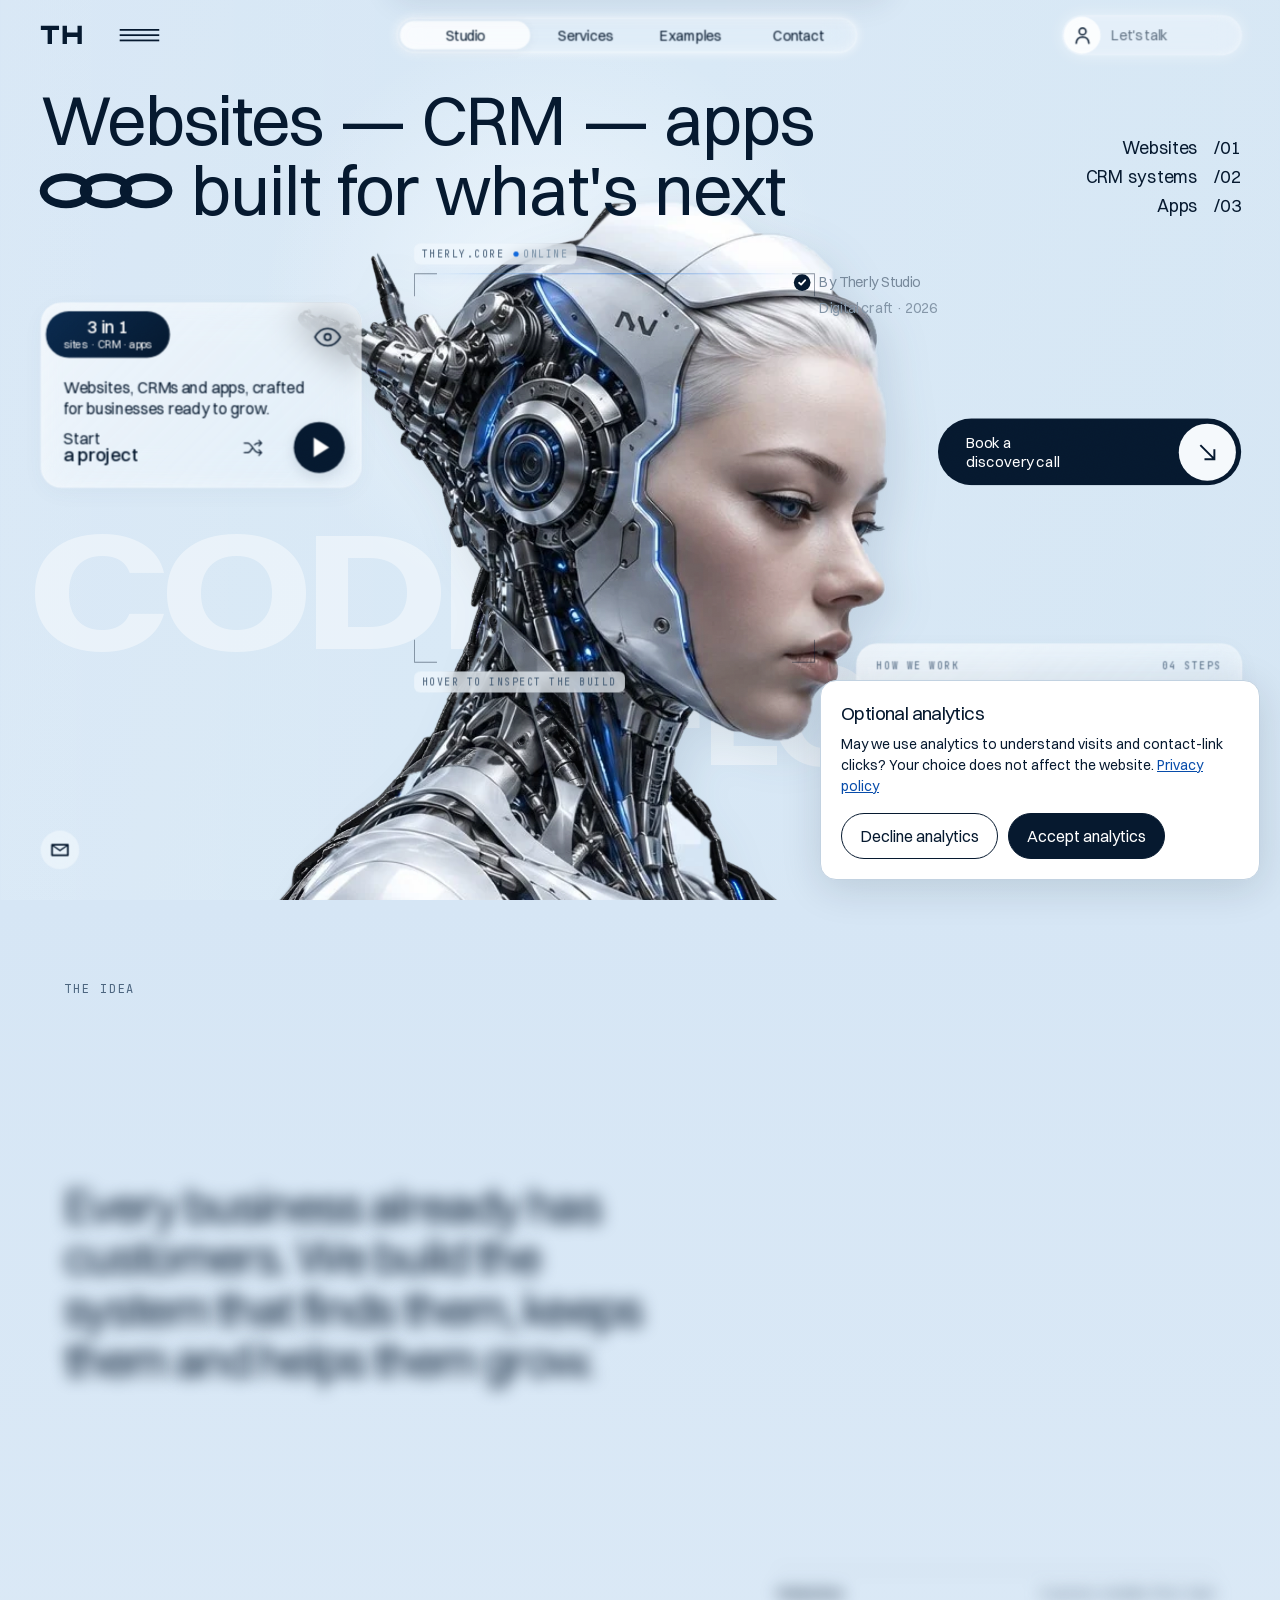
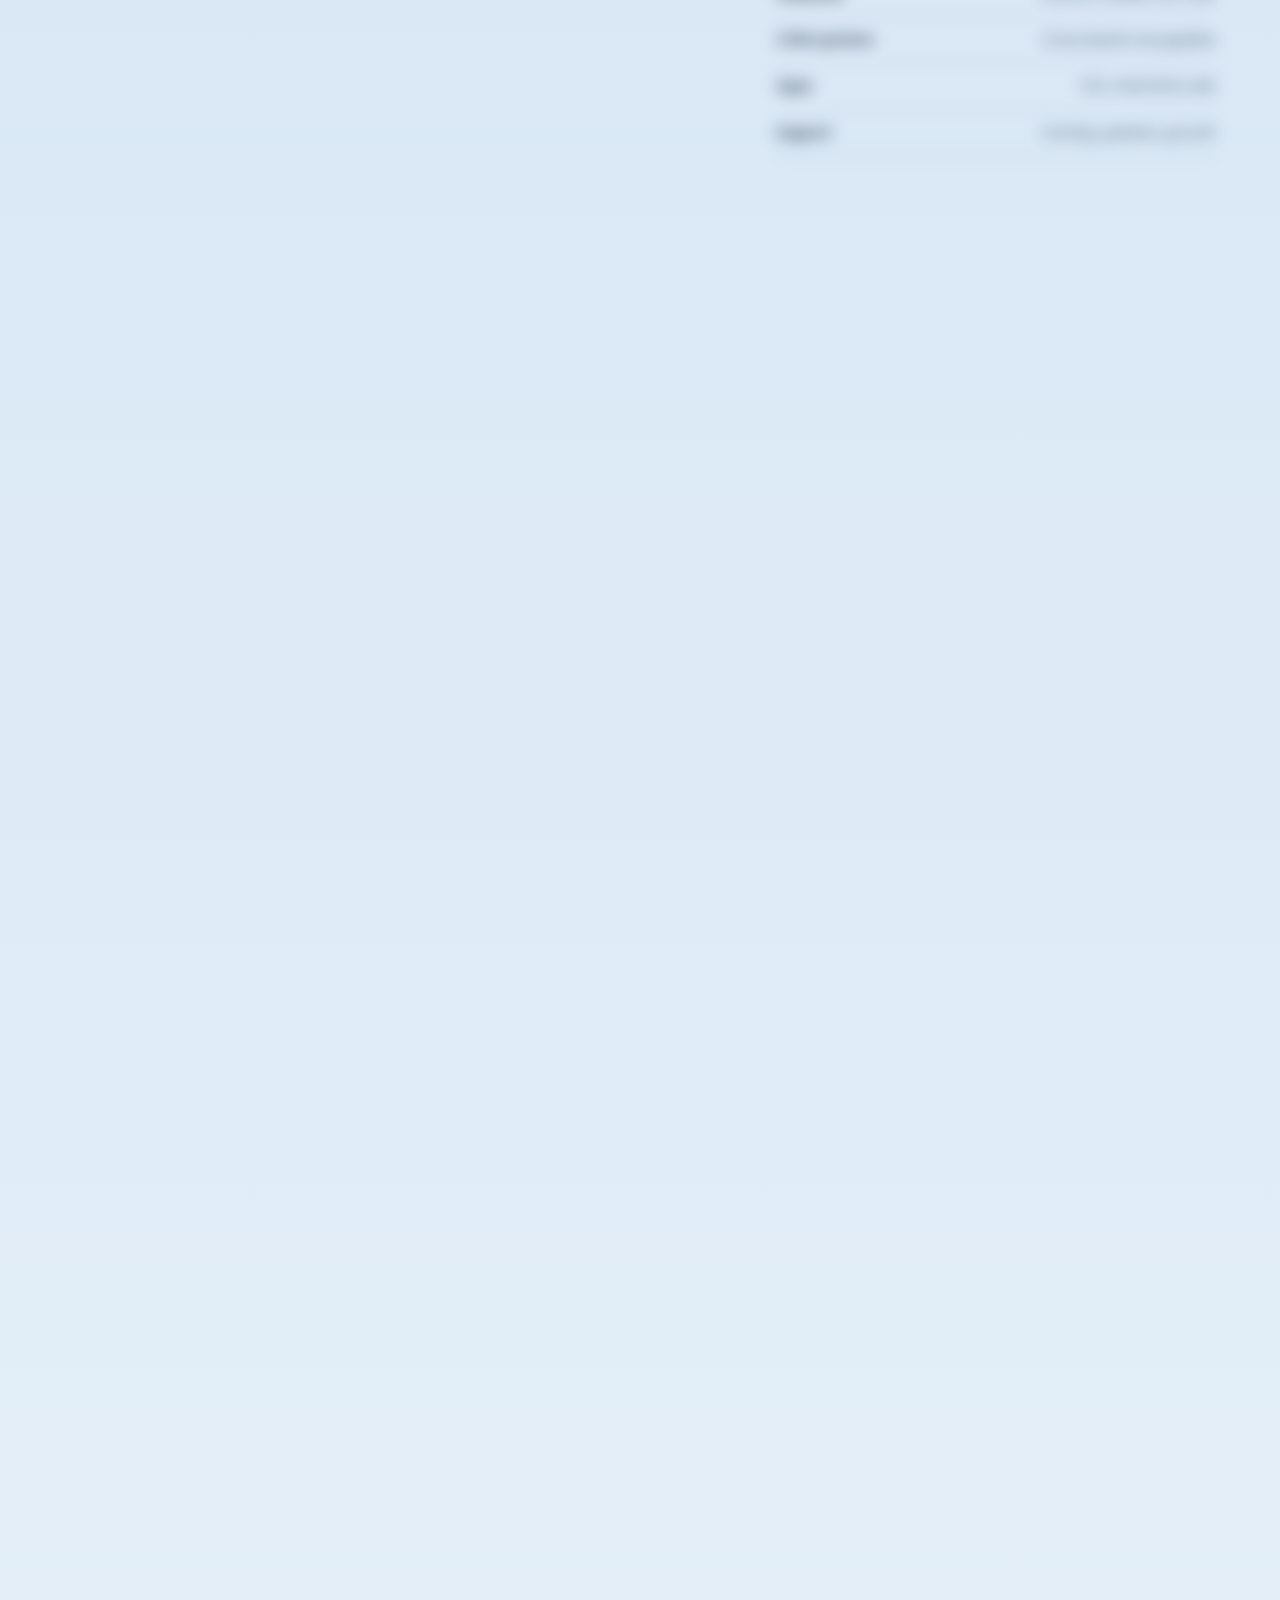
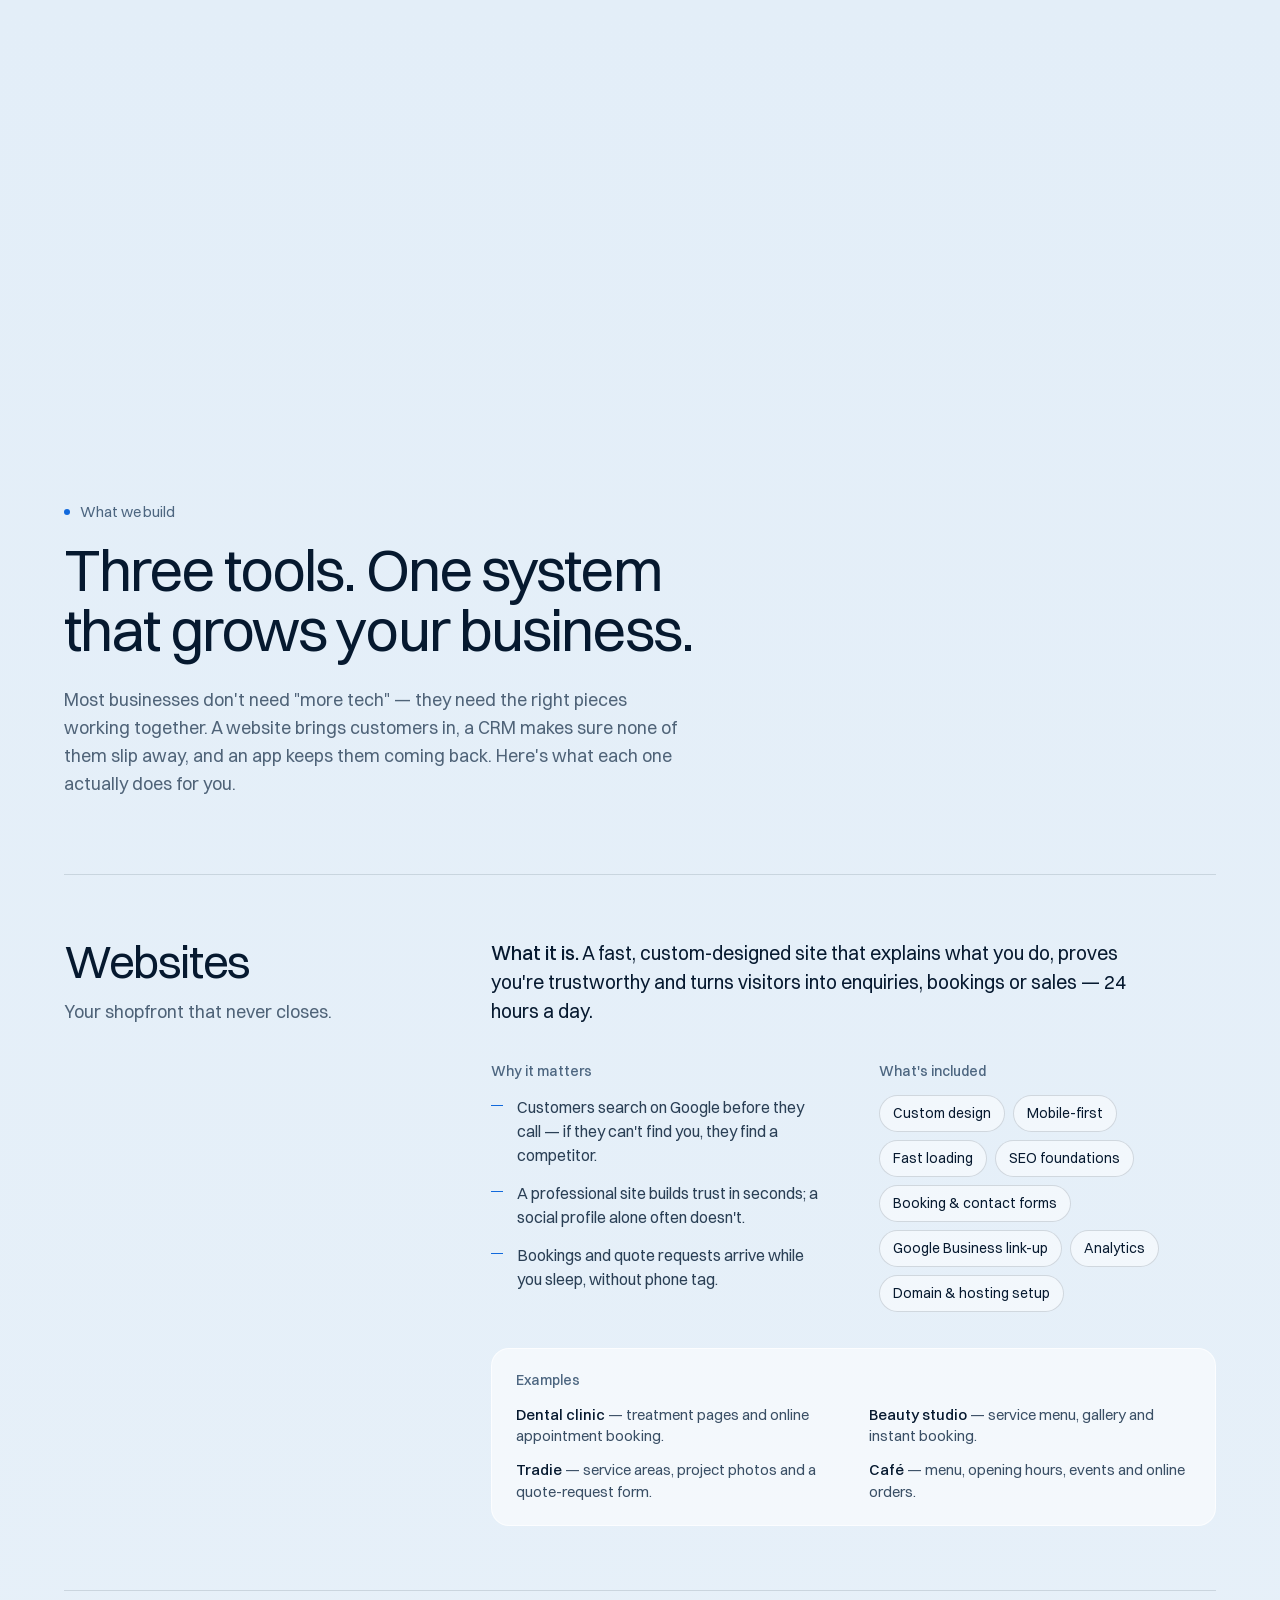
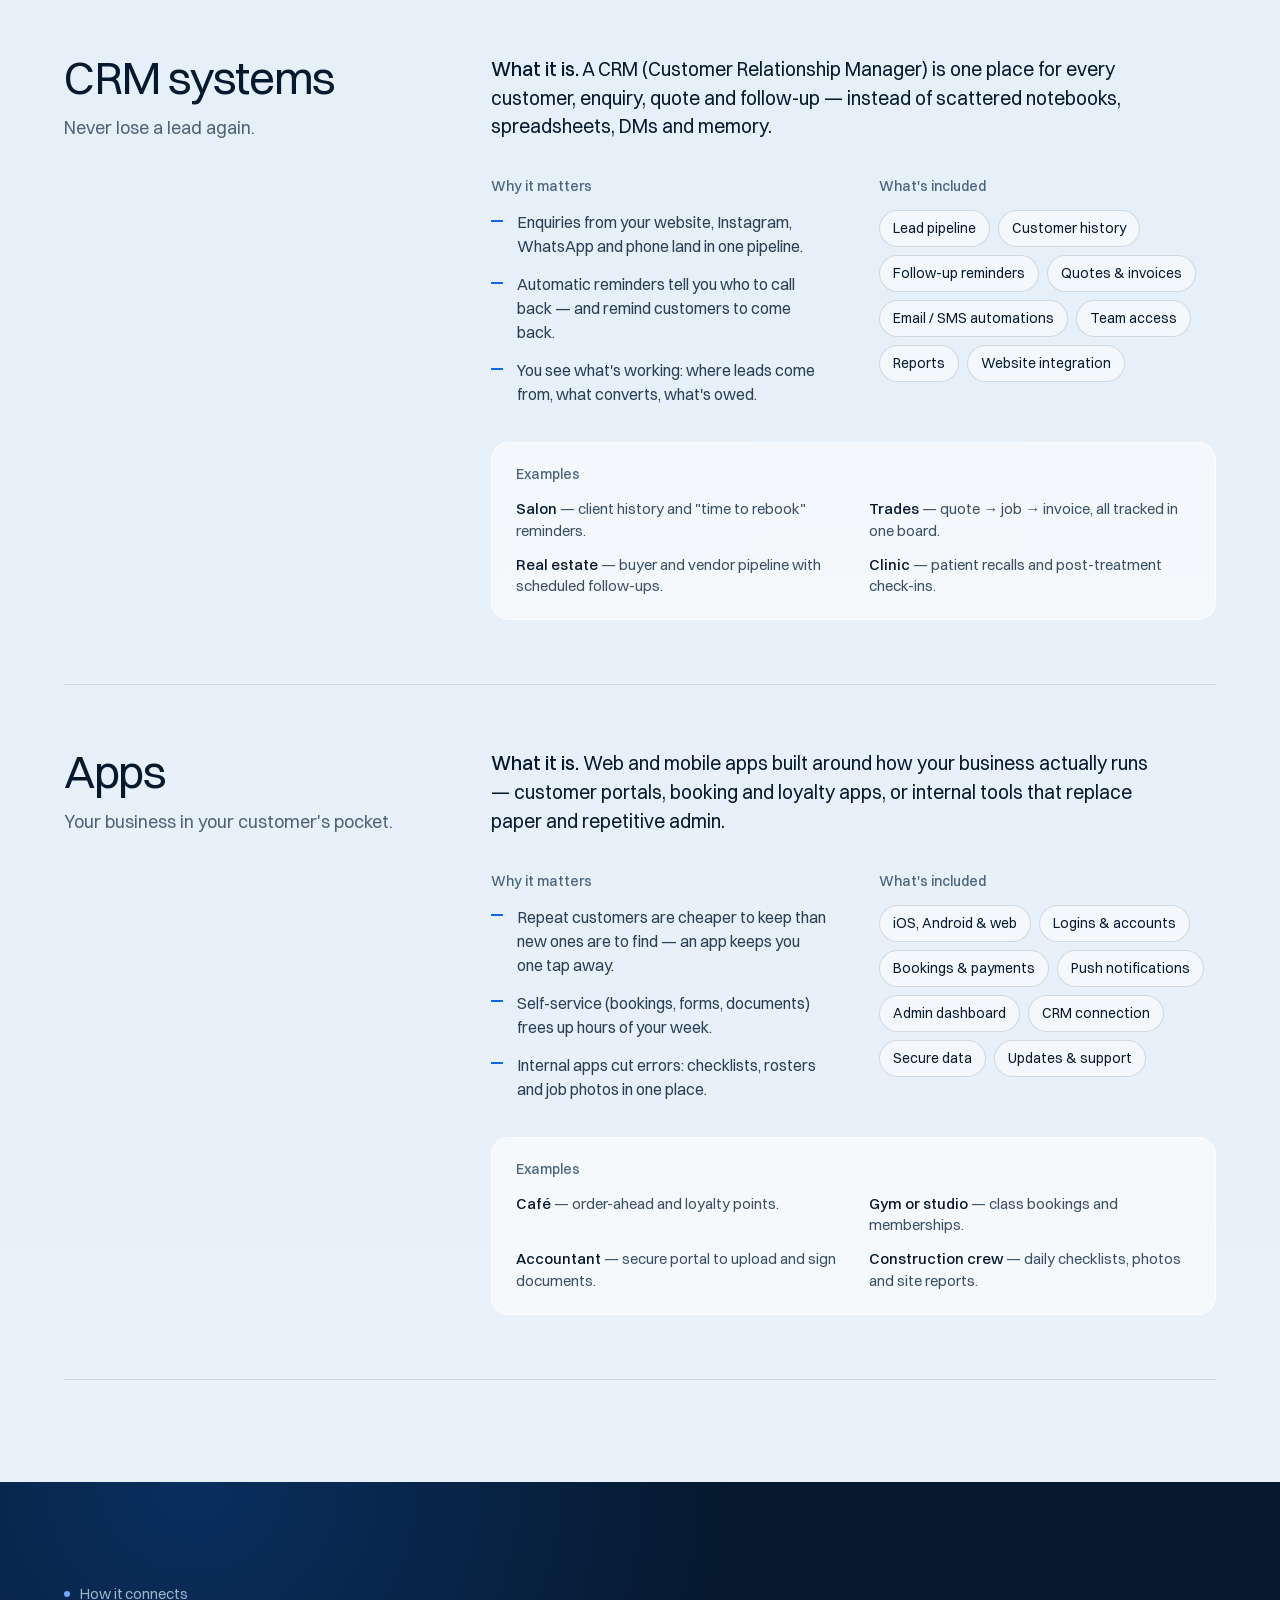
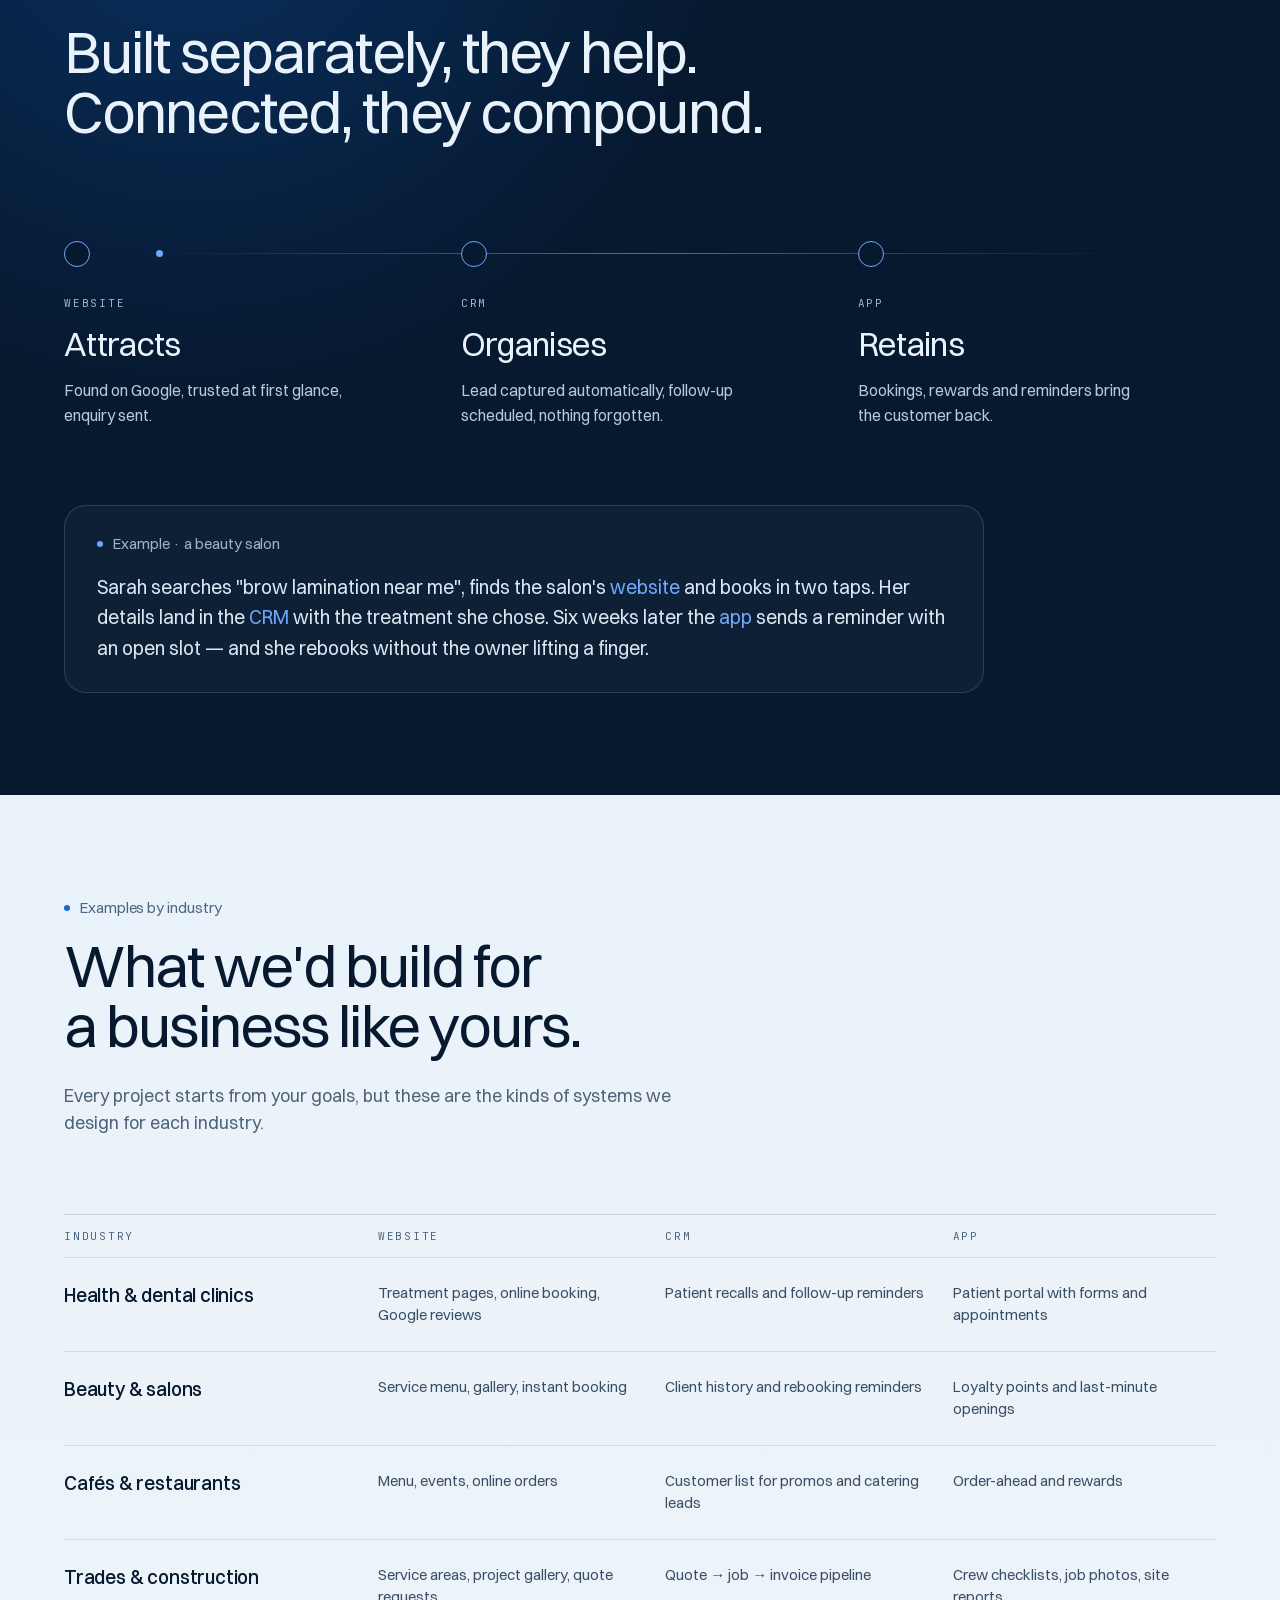
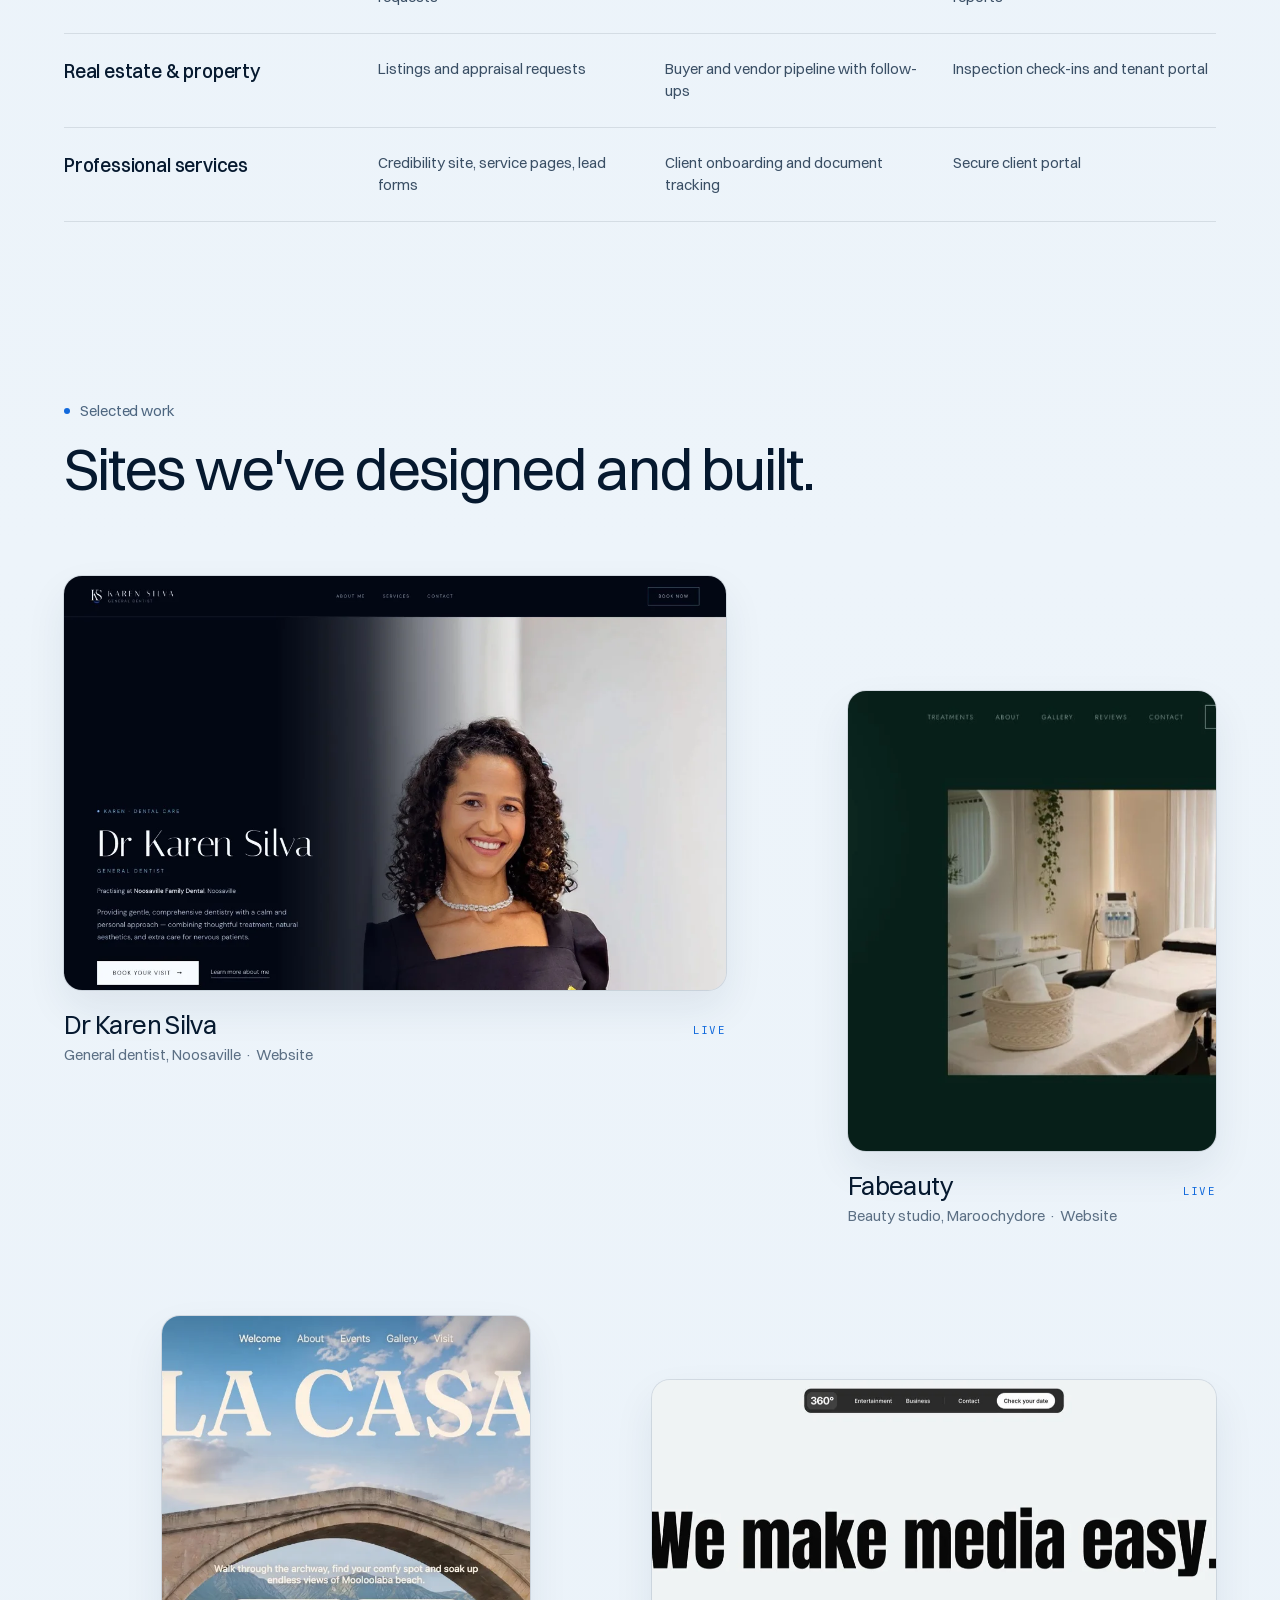
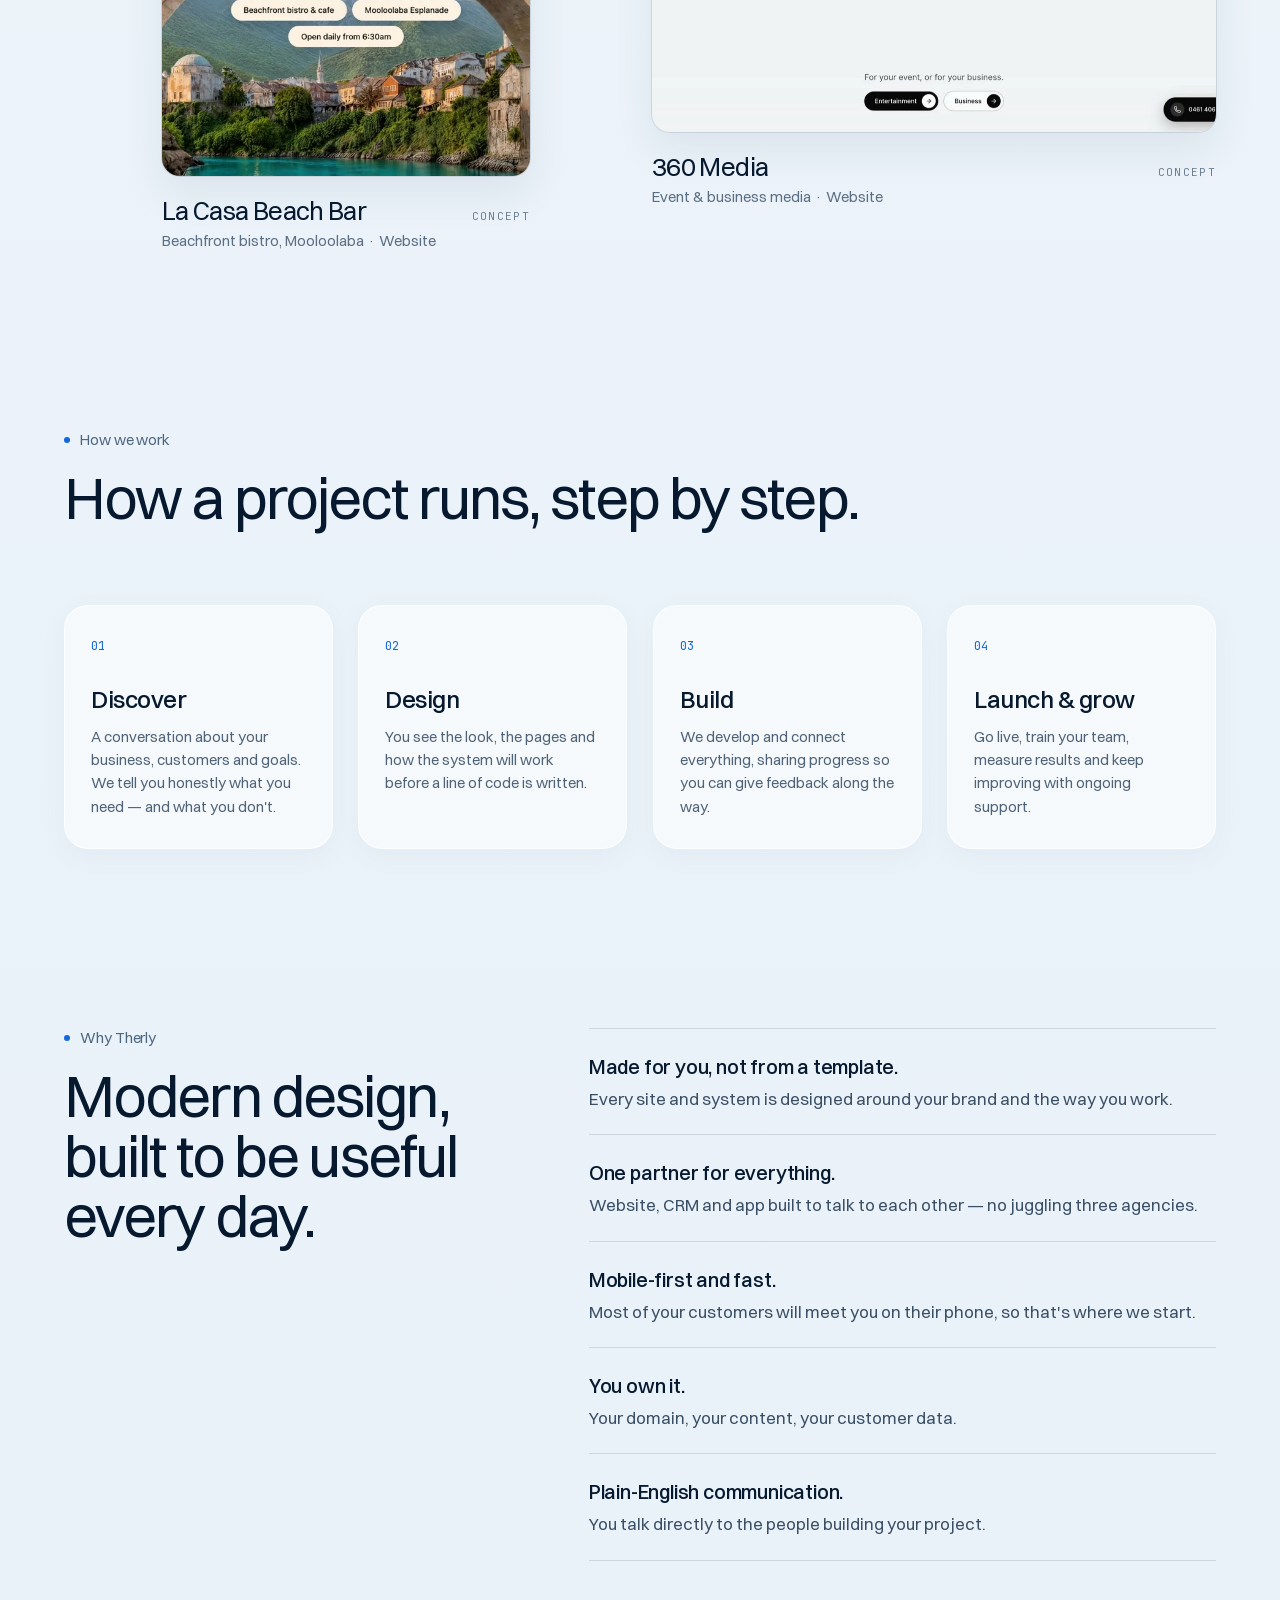
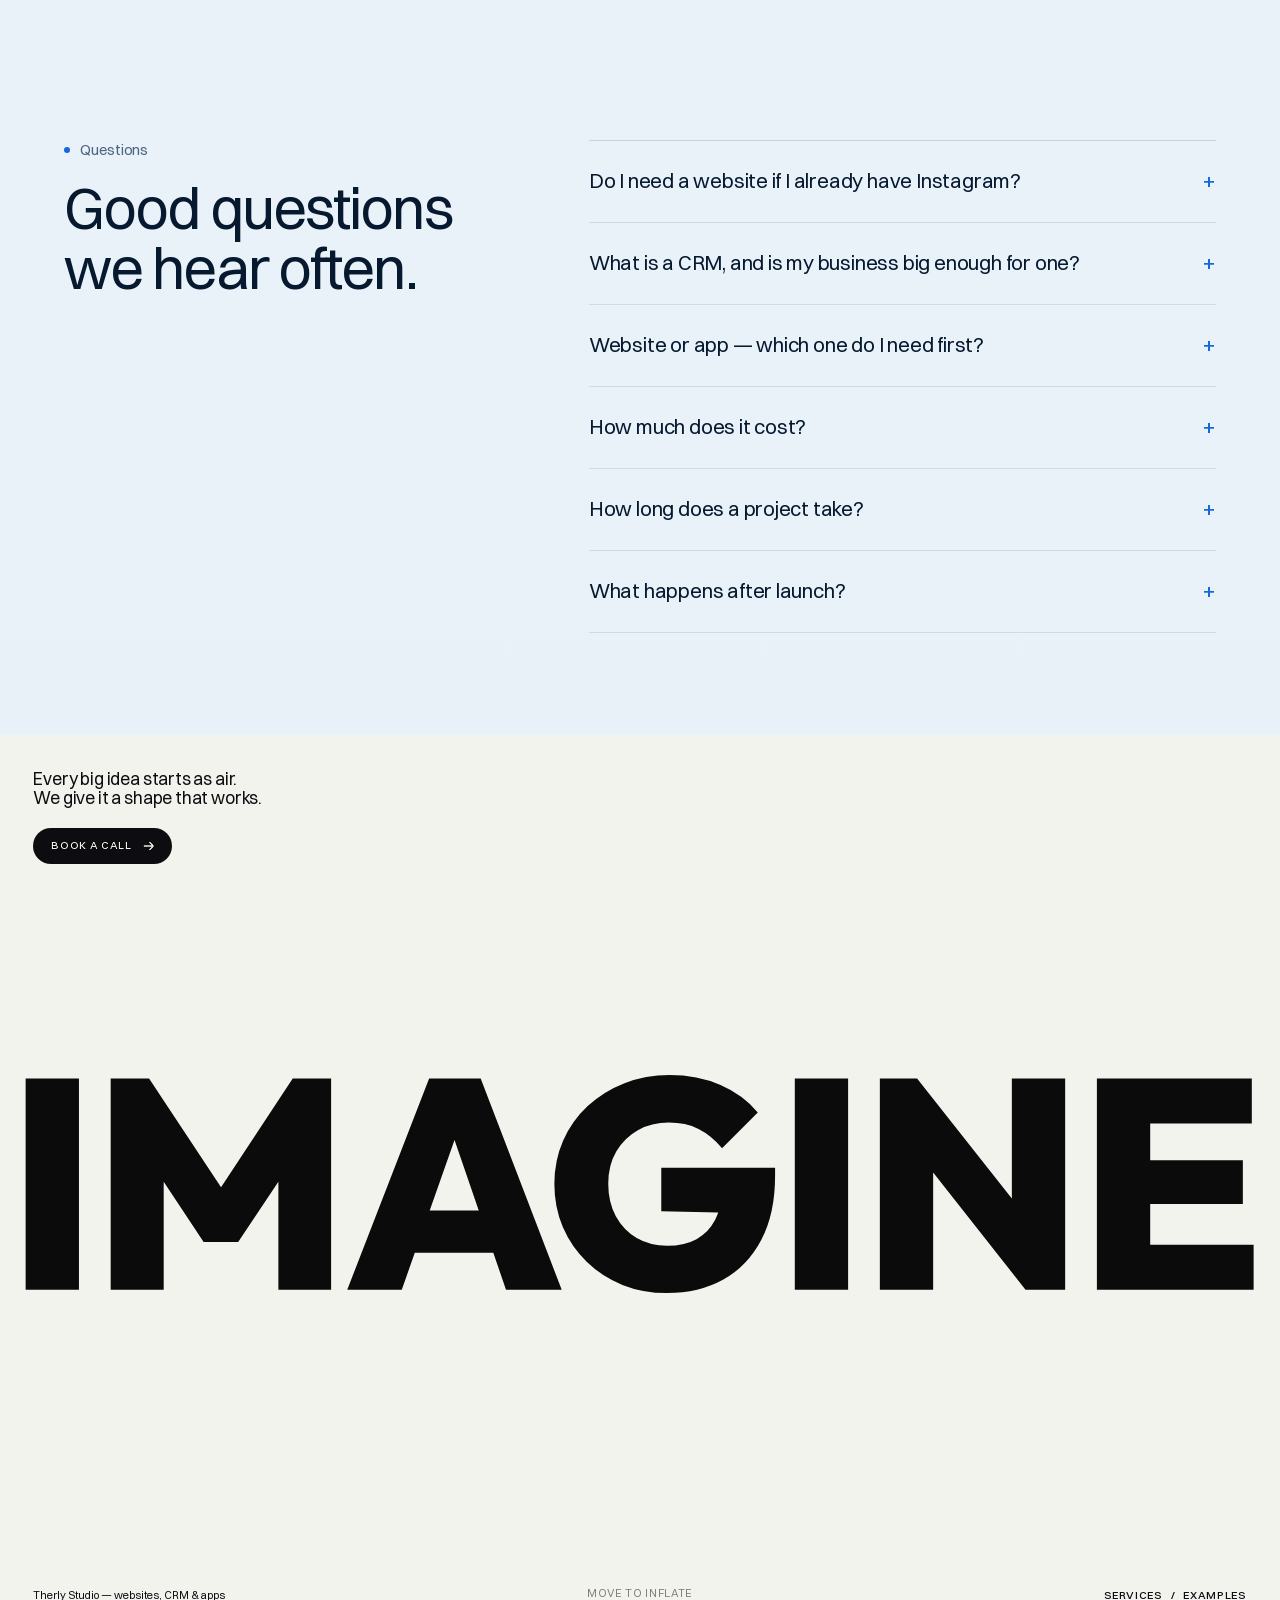
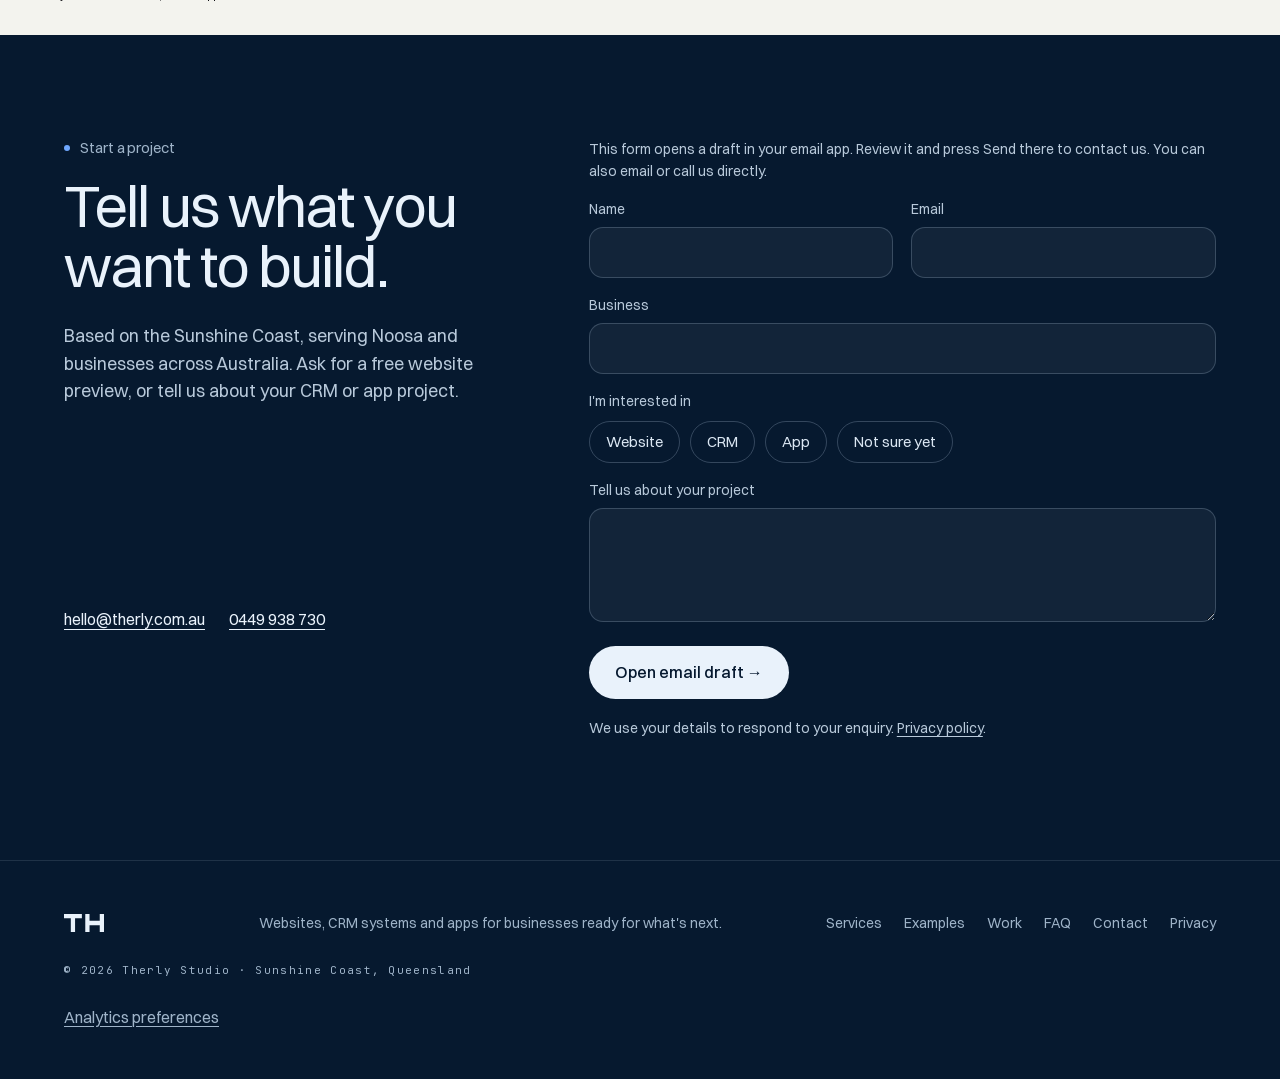
==== commit b7a2589b: "Improve Therly SEO, consent analytics and page loading" ====
--- a/index.html
+++ b/index.html
@@ -1,13 +1,13 @@
 <!doctype html>
-<html lang="en">
+<html lang="en-AU">
 <head>
 <meta charset="utf-8">
 <meta name="viewport" content="width=device-width,initial-scale=1,viewport-fit=cover">
 <meta name="theme-color" content="#d6e6f5">
-<title>Therly — Digital Studio</title>
+<title>Web Design Sunshine Coast &amp; Noosa | Therly Studio</title>
 <link rel="canonical" href="https://therly.com.au/">
-<meta property="og:title" content="Therly — Digital Studio">
-<meta property="og:description" content="Websites, CRM systems and apps for businesses ready for what's next.">
+<meta property="og:title" content="Web Design Sunshine Coast &amp; Noosa | Therly Studio">
+<meta property="og:description" content="Sunshine Coast web design, CRM systems and apps for local businesses. Serving Noosa and beyond. Request a free website preview from Therly Studio.">
 <meta property="og:url" content="https://therly.com.au/">
 <meta property="og:type" content="website">
 <meta property="og:site_name" content="Therly">
@@ -19,17 +19,18 @@
 <meta property="og:image:height" content="630">
 <meta property="og:image:alt" content="Therly — websites, CRM and apps built for what's next">
 <meta name="twitter:card" content="summary_large_image">
-<meta name="twitter:title" content="Therly — Digital Studio">
-<meta name="twitter:description" content="Websites, CRM systems and apps for businesses ready for what's next.">
+<meta name="twitter:title" content="Web Design Sunshine Coast &amp; Noosa | Therly Studio">
+<meta name="twitter:description" content="Sunshine Coast web design, CRM systems and apps for local businesses. Serving Noosa and beyond. Request a free website preview from Therly Studio.">
 <meta name="twitter:image" content="https://therly.com.au/assets/og-share.jpg">
-<meta name="description" content="Therly builds websites, CRM systems and apps for businesses ready for what's next.">
-<link rel="icon" href="data:image/svg+xml,%3Csvg xmlns='http://www.w3.org/2000/svg' viewBox='0 0 32 32'%3E%3Crect width='32' height='32' rx='9' fill='%2306192f'/%3E%3Cpath d='M8 9h16v3.6h-6.2V24h-3.6V12.6H8z' fill='%23edf6fd'/%3E%3C/svg%3E">
-<link rel="preconnect" href="https://fonts.googleapis.com">
-<link rel="preconnect" href="https://fonts.gstatic.com" crossorigin>
-<link rel="preconnect" href="https://api.fontshare.com">
-<link rel="preconnect" href="https://cdn.fontshare.com" crossorigin>
-<link href="https://api.fontshare.com/v2/css?f[]=switzer@300,400,500,700&display=swap" rel="stylesheet">
-<link href="https://fonts.googleapis.com/css2?family=JetBrains+Mono:wght@400;500&family=Outfit:wght@800&display=swap" rel="stylesheet">
+<meta name="description" content="Sunshine Coast web design, CRM systems and apps for local businesses. Serving Noosa and beyond. Request a free website preview from Therly Studio.">
+<meta name="robots" content="index,follow,max-image-preview:large">
+<meta name="twitter:image:alt" content="Therly Studio — websites, CRM and apps">
+<link rel="icon" href="/favicon.svg" type="image/svg+xml">
+<link rel="preload" href="/assets/fonts/switzer-400.woff2" as="font" type="font/woff2" crossorigin>
+<link rel="stylesheet" href="/assets/fonts/fonts.css">
+<link rel="stylesheet" href="/assets/site-support.css">
+<script src="/assets/analytics.js" defer></script>
+<script src="/assets/contact-form.js" defer></script>
 <script>
   if (!matchMedia('(prefers-reduced-motion: reduce)').matches) {
     document.documentElement.classList.add('intro');
@@ -591,14 +592,115 @@
 
 @media (prefers-reduced-motion:reduce){*{scroll-behavior:auto!important;animation:none!important;transition:none!important}}
 </style>
+<script type="application/ld+json">
+{
+  "@context": "https://schema.org",
+  "@graph": [
+    {
+      "@type": "Organization",
+      "@id": "https://therly.com.au/#studio",
+      "name": "Therly Studio",
+      "url": "https://therly.com.au/",
+      "email": "hello@therly.com.au",
+      "telephone": "+61449938730",
+      "logo": "https://therly.com.au/assets/og-share.jpg",
+      "description": "Web design, CRM systems and app development for businesses on the Sunshine Coast and in Noosa, Queensland.",
+      "areaServed": [
+        {
+          "@type": "Place",
+          "name": "Sunshine Coast, Queensland, Australia"
+        },
+        {
+          "@type": "Place",
+          "name": "Noosa, Queensland, Australia"
+        }
+      ],
+      "contactPoint": {
+        "@type": "ContactPoint",
+        "contactType": "customer enquiries",
+        "email": "hello@therly.com.au",
+        "telephone": "+61449938730",
+        "availableLanguage": "English"
+      }
+    },
+    {
+      "@type": "WebSite",
+      "@id": "https://therly.com.au/#website",
+      "url": "https://therly.com.au/",
+      "name": "Therly Studio",
+      "inLanguage": "en-AU",
+      "publisher": {
+        "@id": "https://therly.com.au/#studio"
+      }
+    },
+    {
+      "@type": "WebPage",
+      "@id": "https://therly.com.au/#webpage",
+      "url": "https://therly.com.au/",
+      "name": "Web Design Sunshine Coast & Noosa | Therly Studio",
+      "isPartOf": {
+        "@id": "https://therly.com.au/#website"
+      },
+      "about": {
+        "@id": "https://therly.com.au/#studio"
+      },
+      "inLanguage": "en-AU"
+    },
+    {
+      "@type": "Service",
+      "@id": "https://therly.com.au/#service-websites",
+      "name": "Website design and development",
+      "serviceType": "Website design and development",
+      "provider": {
+        "@id": "https://therly.com.au/#studio"
+      },
+      "url": "https://therly.com.au/#service-websites",
+      "areaServed": [
+        "Sunshine Coast",
+        "Noosa"
+      ]
+    },
+    {
+      "@type": "Service",
+      "@id": "https://therly.com.au/#service-crm",
+      "name": "CRM systems",
+      "serviceType": "CRM systems",
+      "provider": {
+        "@id": "https://therly.com.au/#studio"
+      },
+      "url": "https://therly.com.au/#service-crm",
+      "areaServed": [
+        "Sunshine Coast",
+        "Noosa"
+      ]
+    },
+    {
+      "@type": "Service",
+      "@id": "https://therly.com.au/#service-apps",
+      "name": "App development",
+      "serviceType": "App development",
+      "provider": {
+        "@id": "https://therly.com.au/#studio"
+      },
+      "url": "https://therly.com.au/#service-apps",
+      "areaServed": [
+        "Sunshine Coast",
+        "Noosa"
+      ]
+    }
+  ]
+}
+</script>
 </head>
 <body>
+<a class="skip-link" href="#main-content">Skip to content</a>
 <svg width="0" height="0" style="position:absolute" aria-hidden="true"><filter id="therly-goo"><feGaussianBlur stdDeviation="9"/><feColorMatrix values="1 0 0 0 0  0 1 0 0 0  0 0 1 0 0  0 0 0 22 -9"/></filter></svg>
 <div class="topbar" aria-label="Quick navigation">
   <svg viewBox="0 0 47 21" aria-hidden="true"><path d="M0 0h21v5h-8v16H8V5H0zM25 0h5v21h-5zM42 0h5v21h-5zM30 8h12v5H30z"/></svg>
   <a href="#services">Services</a><a href="#examples">Examples</a><a href="#work">Work</a><a href="#faq">FAQ</a><a href="#contact" class="topbar-cta">Start a project</a>
 </div>
 <main id="top">
+<span id="main-content" tabindex="-1"></span>
 <section class="viewport" aria-label="Therly digital studio">
   <div class="stage" id="stage">
 
@@ -614,7 +716,7 @@
         <span class="join-icon"><svg viewBox="0 0 24 24" aria-hidden="true"><circle cx="12" cy="7" r="4"/><path d="M4.5 21c.4-5 3.1-7.3 7.5-7.3s7.1 2.3 7.5 7.3"/></svg></span>
         <span class="join-label">Let's talk</span>
       </button>
-      <div class="menu-panel" id="menu-panel" aria-hidden="true">
+      <div class="menu-panel" id="menu-panel" aria-hidden="true" inert>
         <a href="#top" class="active">Studio</a><a href="#services">Services</a><a href="#examples">Examples</a><a href="#contact">Contact</a>
         <button class="menu-join" type="button" aria-label="Start a project">
           <span class="join-icon"><svg viewBox="0 0 24 24" aria-hidden="true"><circle cx="12" cy="7" r="4"/><path d="M4.5 21c.4-5 3.1-7.3 7.5-7.3s7.1 2.3 7.5 7.3"/></svg></span>
@@ -651,8 +753,8 @@
 
     <div class="hero" id="hero">
       <div class="hero-stack">
-        <img class="hero-front" src="https://d2ol7oe51mr4n9.cloudfront.net/user_38xzZboKViGWJOttwIXH07lWA1P/658f62c6-fdb2-41b9-aa0f-10837f9e72cb.png" fetchpriority="high" data-hero-front alt="White and silver android representing Therly's digital products">
-        <img class="hero-back" src="https://d8j0ntlcm91z4.cloudfront.net/user_38xzZboKViGWJOttwIXH07lWA1P/hf_20260914_123603_5ac5732a-900b-4919-9d9c-3c454194b0a5.png" data-hero-back alt="" aria-hidden="true">
+        <img class="hero-front" src="/assets/media/robot-front.webp" width="600" height="759" decoding="async" fetchpriority="high" data-hero-front alt="White and silver android representing Therly's digital products">
+        <img class="hero-back" src="/assets/media/robot-back.webp" width="1000" height="1250" decoding="async" data-hero-back alt="" aria-hidden="true">
         <canvas class="hero-mask-canvas" aria-hidden="true"></canvas>
         <div class="hud" aria-hidden="true">
           <span class="hud-c tl"></span><span class="hud-c tr"></span><span class="hud-c bl"></span><span class="hud-c br"></span>
@@ -702,15 +804,9 @@
     </section>
 
     <div class="socials">
-      <button class="social" type="button" aria-label="Instagram" data-name="Instagram">
-        <svg viewBox="0 0 24 24" aria-hidden="true"><path fill-rule="evenodd" d="M7.5 2h9A5.5 5.5 0 0 1 22 7.5v9a5.5 5.5 0 0 1-5.5 5.5h-9A5.5 5.5 0 0 1 2 16.5v-9A5.5 5.5 0 0 1 7.5 2zm0 2A3.5 3.5 0 0 0 4 7.5v9A3.5 3.5 0 0 0 7.5 20h9a3.5 3.5 0 0 0 3.5-3.5v-9A3.5 3.5 0 0 0 16.5 4zM12 7a5 5 0 1 1 0 10 5 5 0 0 1 0-10zm0 2a3 3 0 1 0 0 6 3 3 0 0 0 0-6z"/><circle cx="17.3" cy="6.7" r="1.2"/></svg>
-      </button>
-      <button class="social" type="button" aria-label="LinkedIn" data-name="LinkedIn">
-        <svg viewBox="0 0 24 24" aria-hidden="true"><path d="M5 3.5a2.5 2.5 0 1 1 0 5 2.5 2.5 0 0 1 0-5zM3 9.5h4v11H3zm6.5 0h3.8v1.6c.6-1 1.9-1.9 3.9-1.9 4 0 4.8 2.6 4.8 6v5.3h-4v-4.7c0-1.2 0-2.7-1.7-2.7s-1.9 1.3-1.9 2.6v4.8h-4z"/></svg>
-      </button>
-      <button class="social" type="button" aria-label="Email" data-name="Email">
+      <a class="social" href="mailto:hello@therly.com.au" aria-label="Email Therly Studio">
         <svg viewBox="0 0 24 24" aria-hidden="true"><path fill-rule="evenodd" d="M3 5h18a1 1 0 0 1 1 1v12a1 1 0 0 1-1 1H3a1 1 0 0 1-1-1V6a1 1 0 0 1 1-1zm1 3v9h16V8l-8 5.5zm1.2-1L12 11.6 18.8 7z"/></svg>
-      </button>
+      </a>
     </div>
 
   </div>
@@ -723,7 +819,7 @@
         <div class="frag f-code" data-frag="code"><code><span>&lt;Therly</span> build=<q>"v1"</q><br>&nbsp;&nbsp;site <i>+</i> crm <i>+</i> app <span>/&gt;</span></code></div>
         <div class="frag f-browser" data-frag="browser">
           <div class="fb-bar"><i></i><i></i><i></i><span>drkarensilva.com.au</span></div>
-          <img class="fb-shot" src="assets/work/karen.jpg" alt="" width="1200" height="750">
+          <img class="fb-shot" loading="lazy" src="/assets/work/karen.webp" srcset="/assets/work/karen-640.webp 640w, /assets/work/karen.webp 1200w" sizes="(max-width: 700px) 100vw, 60vw" decoding="async" alt="" width="1200" height="750">
         </div>
         <div class="frag f-pipe" data-frag="pipe">
           <p>Pipeline</p>
@@ -955,19 +1051,19 @@
     </div>
     <ul class="work rv">
       <li class="w-karen"><a href="https://drkarensilva.com.au/" target="_blank" rel="noopener">
-        <span class="work-media"><img src="assets/work/karen.jpg" alt="Dr Karen Silva website homepage" loading="lazy" width="1200" height="750"></span>
+        <span class="work-media"><img src="/assets/work/karen.webp" srcset="/assets/work/karen-640.webp 640w, /assets/work/karen.webp 1200w" sizes="(max-width: 700px) 100vw, 60vw" decoding="async" alt="Dr Karen Silva website homepage" loading="lazy" width="1200" height="750"></span>
         <span class="work-meta"><span class="work-name">Dr Karen Silva</span><span class="work-tag">Live</span></span>
         <span class="work-type">General dentist, Noosaville · Website</span></a></li>
       <li class="w-fab"><a href="https://fabeauty.com.au/" target="_blank" rel="noopener">
-        <span class="work-media"><img src="assets/work/fabeauty.jpg" alt="Fabeauty beauty studio website homepage" loading="lazy" width="1200" height="676"></span>
+        <span class="work-media"><img src="/assets/work/fabeauty.webp" srcset="/assets/work/fabeauty-640.webp 640w, /assets/work/fabeauty.webp 1200w" sizes="(max-width: 700px) 100vw, 60vw" decoding="async" alt="Fabeauty beauty studio website homepage" loading="lazy" width="1200" height="676"></span>
         <span class="work-meta"><span class="work-name">Fabeauty</span><span class="work-tag">Live</span></span>
         <span class="work-type">Beauty studio, Maroochydore · Website</span></a></li>
       <li class="w-casa"><a href="https://wemerson123.github.io/la-casa-beach-bar/" target="_blank" rel="noopener">
-        <span class="work-media"><img src="assets/work/lacasa.jpg" alt="La Casa Beach Bar website concept" loading="lazy" width="1200" height="750"></span>
+        <span class="work-media"><img src="/assets/work/lacasa.webp" srcset="/assets/work/lacasa-640.webp 640w, /assets/work/lacasa.webp 1200w" sizes="(max-width: 700px) 100vw, 60vw" decoding="async" alt="La Casa Beach Bar website concept" loading="lazy" width="1200" height="750"></span>
         <span class="work-meta"><span class="work-name">La Casa Beach Bar</span><span class="work-tag is-concept">Concept</span></span>
         <span class="work-type">Beachfront bistro, Mooloolaba · Website</span></a></li>
       <li class="w-360"><a href="https://wemerson123.github.io/360-media-site/" target="_blank" rel="noopener">
-        <span class="work-media"><img src="assets/work/media360.jpg" alt="360 Media website concept" loading="lazy" width="1200" height="676"></span>
+        <span class="work-media"><img src="/assets/work/media360.webp" srcset="/assets/work/media360-640.webp 640w, /assets/work/media360.webp 1200w" sizes="(max-width: 700px) 100vw, 60vw" decoding="async" alt="360 Media website concept" loading="lazy" width="1200" height="676"></span>
         <span class="work-meta"><span class="work-name">360 Media</span><span class="work-tag is-concept">Concept</span></span>
         <span class="work-type">Event &amp; business media · Website</span></a></li>
     </ul>
@@ -1022,7 +1118,7 @@
 
   <!-- ───────── IMAGINE (liquid reveal over balloon video) ───────── -->
   <section class="im" id="imagine" aria-label="Imagine">
-    <video class="im__video" id="imVideo" src="https://d8j0ntlcm91z4.cloudfront.net/user_38xzZboKViGWJOttwIXH07lWA1P/hf_20260928_183857_1e589ec6-07af-4ef6-8995-3b2e5844b5a8.mp4" autoplay muted loop playsinline preload="metadata" aria-hidden="true"></video>
+    <video class="im__video" id="imVideo" data-src="/assets/media/imagine.mp4" poster="/assets/media/imagine-poster.webp" width="1280" height="720" muted loop playsinline preload="none" aria-hidden="true"></video>
     <div class="im__paper"><h2 class="im__title" id="imTitle">IMAGINE</h2></div>
     <canvas class="im__reveal" id="imReveal" aria-hidden="true"></canvas>
     <div class="im__chrome">
@@ -1044,12 +1140,14 @@
       <div class="contact-copy rv">
         <p class="eyebrow eyebrow-light"><span>08</span>Start a project</p>
         <h2 id="contact-title">Tell us what you want to build.</h2>
-        <p class="lead">Share a few details and we'll come back with ideas and clear next steps.</p>
-      </div>
+        <p class="lead">Based on the Sunshine Coast, serving Noosa and businesses across Australia. Ask for a free website preview, or tell us about your CRM or app project.</p>
+      </div>
+      <div class="contact-details rv"><a href="mailto:hello@therly.com.au">hello@therly.com.au</a><a href="tel:+61449938730">0449 938 730</a></div>
       <form class="contact-form rv" novalidate>
-        <label>Name<input name="name" autocomplete="name" required></label>
-        <label>Email<input name="email" type="email" autocomplete="email" required></label>
-        <label class="full">Business<input name="business" autocomplete="organization"></label>
+        <p class="form-note full">This form opens a draft in your email app. Review it and press Send there to contact us. You can also email or call us directly.</p>
+        <label>Name<input name="name" id="contact-name" autocomplete="name" maxlength="120" required aria-describedby="name-error"><span class="field-error" id="name-error" hidden></span></label>
+        <label>Email<input name="email" id="contact-email" type="email" autocomplete="email" maxlength="254" required aria-describedby="email-error"><span class="field-error" id="email-error" hidden></span></label>
+        <label class="full">Business<input name="business" autocomplete="organization" maxlength="160"></label>
         <fieldset class="full">
           <legend>I'm interested in</legend>
           <label class="pick"><input type="checkbox" name="need" value="Website"><span>Website</span></label>
@@ -1057,8 +1155,10 @@
           <label class="pick"><input type="checkbox" name="need" value="App"><span>App</span></label>
           <label class="pick"><input type="checkbox" name="need" value="Not sure yet"><span>Not sure yet</span></label>
         </fieldset>
-        <label class="full">Tell us about your project<textarea name="message" rows="4"></textarea></label>
-        <button class="submit full" type="submit">Send enquiry <span aria-hidden="true">→</span></button>
+        <label class="full">Tell us about your project<textarea name="message" rows="4" maxlength="5000"></textarea></label>
+        <button class="submit full" type="submit">Open email draft <span aria-hidden="true">→</span></button>
+        <p class="form-note full">We use your details to respond to your enquiry. <a href="/privacy/">Privacy policy</a>.</p>
+        <p class="form-status full" role="status" aria-live="polite"></p>
       </form>
     </div>
   </section>
@@ -1070,7 +1170,8 @@
     <svg class="footer-mark" viewBox="0 0 47 21" aria-hidden="true"><path d="M0 0h21v5h-8v16H8V5H0zM25 0h5v21h-5zM42 0h5v21h-5zM30 8h12v5H30z"/></svg>
     <p>Websites, CRM systems and apps for businesses ready for what's next.</p>
     <nav aria-label="Footer"><a href="#services">Services</a><a href="#examples">Examples</a><a href="#work">Work</a><a href="#faq">FAQ</a><a href="#contact">Contact</a><a href="/privacy/">Privacy</a></nav>
-    <small>© 2026 Therly Studio</small>
+    <small>© 2026 Therly Studio · Sunshine Coast, Queensland</small>
+    <button class="analytics-preferences" type="button" data-analytics-preferences hidden>Analytics preferences</button>
   </div>
 </footer>
 
@@ -1078,8 +1179,8 @@
 
 
 <script>
-const HERO_FRONT = 'https://d2ol7oe51mr4n9.cloudfront.net/user_38xzZboKViGWJOttwIXH07lWA1P/658f62c6-fdb2-41b9-aa0f-10837f9e72cb.png';
-const HERO_BACK  = 'https://d8j0ntlcm91z4.cloudfront.net/user_38xzZboKViGWJOttwIXH07lWA1P/hf_20260914_123603_5ac5732a-900b-4919-9d9c-3c454194b0a5.png';
+const HERO_FRONT = '/assets/media/robot-front.webp';
+const HERO_BACK  = '/assets/media/robot-back.webp';
 document.querySelector('[data-hero-front]').src = HERO_FRONT;
 document.querySelector('[data-hero-back]').src = HERO_BACK;
 
@@ -1132,7 +1233,8 @@
   burger.setAttribute('aria-expanded', open);
   burger.setAttribute('aria-label', open ? 'Close menu' : 'Open menu');
   panel.setAttribute('aria-hidden', !open);
-  if (open && stage.classList.contains('nav-compact')) requestAnimationFrame(() => panel.querySelector('a').focus());
+  panel.inert = !open;
+  if (open && stage.classList.contains('nav-compact')) panel.querySelector('a').focus({ preventScroll: true });
   if (announce) say(open ? 'Menu ready' : 'Menu closed');
 }
 burger.addEventListener('click', () => setMenu(!stage.classList.contains('menu-open'), true));
@@ -1186,12 +1288,12 @@
 stage.querySelector('.material-next').addEventListener('click', () => {
   goTo('#contact');
 });
-stage.querySelectorAll('.social').forEach(s => s.addEventListener('click', () => say(`${s.dataset.name} selected`)));
+
 
 /* ── floating top bar once the hero is gone ── */
 const topbar = document.querySelector('.topbar');
 const heroSection = document.querySelector('.viewport');
-const onScroll = () => topbar.classList.toggle('show', scrollY > heroSection.offsetHeight * .75);
+const onScroll = () => { const visible = scrollY > heroSection.offsetHeight * .75; topbar.classList.toggle('show', visible); topbar.inert = !visible; };
 addEventListener('scroll', onScroll, { passive: true }); onScroll();
 
 /* ── scroll reveal (content stays visible without JS / in background tabs) ── */
@@ -1208,16 +1310,6 @@
   document.addEventListener('visibilitychange', () => { if (document.hidden) document.querySelectorAll('.rv').forEach(el => el.classList.add('in')); });
 }
 
-/* ── contact form: opens the visitor's email app until a form backend is connected ── */
-const CONTACT_EMAIL = 'hello@therly.com.au'; // catch-all on the domain forwards to the studio inbox
-document.querySelector('.contact-form').addEventListener('submit', e => {
-  e.preventDefault();
-  const f = e.target, d = new FormData(f);
-  if (!d.get('name') || !/^\S+@\S+\.\S+$/.test(d.get('email') || '')) { say('Please add your name and a valid email'); return; }
-  if (!CONTACT_EMAIL) { say('Thanks! Contact form is being connected — please try again soon'); return; }
-  const body = `Name: ${d.get('name')}\nEmail: ${d.get('email')}\nBusiness: ${d.get('business') || '-'}\nInterested in: ${d.getAll('need').join(', ') || '-'}\n\n${d.get('message') || ''}`;
-  location.href = `mailto:${CONTACT_EMAIL}?subject=${encodeURIComponent('New project — ' + d.get('name'))}&body=${encodeURIComponent(body)}`;
-});
 
 layout();
 addEventListener('resize', layout, { passive: true });
@@ -1641,13 +1733,18 @@
   addEventListener('resize', resize);
   if (document.fonts && document.fonts.load) document.fonts.load('800 100px Outfit').then(() => { drawText(); draw(performance.now()); }).catch(() => {});
 
+  const motionPreference = matchMedia('(prefers-reduced-motion: reduce)');
+  const saveData = navigator.connection && navigator.connection.saveData;
+  function syncVideo(inView) {
+    if (!inView || motionPreference.matches || saveData || document.hidden) { video.pause(); return; }
+    if (!video.getAttribute('src')) { video.src = video.dataset.src; video.load(); }
+    video.play().catch(() => {});
+  }
   if ('IntersectionObserver' in window) {
-    new IntersectionObserver(([en]) => {
-      visible = en.isIntersecting;
-      if (visible) video.play().catch(() => {}); else video.pause();
-    }).observe(heroEl);
-  }
-  video.play().catch(() => {});
+    new IntersectionObserver(([en]) => { visible = en.isIntersecting; syncVideo(visible); }).observe(heroEl);
+  } else { visible = true; syncVideo(true); }
+  motionPreference.addEventListener('change', () => syncVideo(visible));
+  document.addEventListener('visibilitychange', () => syncVideo(visible));
 })();
 
 /* ── entrance timeline ── */
--- a/assets/fonts/fonts.css
+++ b/assets/fonts/fonts.css
@@ -0,0 +1,6 @@
+@font-face{font-family:Switzer;font-style:normal;font-weight:300;font-display:swap;src:url('switzer-300.woff2') format('woff2')}
+@font-face{font-family:Switzer;font-style:normal;font-weight:400;font-display:swap;src:url('switzer-400.woff2') format('woff2')}
+@font-face{font-family:Switzer;font-style:normal;font-weight:500;font-display:swap;src:url('switzer-500.woff2') format('woff2')}
+@font-face{font-family:Switzer;font-style:normal;font-weight:700;font-display:swap;src:url('switzer-700.woff2') format('woff2')}
+@font-face{font-family:'JetBrains Mono';font-style:normal;font-weight:400 500;font-display:swap;src:url('jetbrains-mono-latin.woff2') format('woff2')}
+@font-face{font-family:'Outfit';font-style:normal;font-weight:800;font-display:swap;src:url('outfit-latin.woff2') format('woff2')}
--- a/assets/site-support.css
+++ b/assets/site-support.css
@@ -0,0 +1,26 @@
+:focus-visible{outline:3px solid #1169dc;outline-offset:5px}
+.skip-link{position:fixed;left:16px;top:12px;z-index:10000;padding:12px 18px;background:#06192f;color:#fff;border-radius:8px;transform:translateY(-180%)}
+.skip-link:focus{transform:none}
+#main-content{display:block;scroll-margin-top:0}
+section[id]{scroll-margin-top:88px}
+.contact-copy{grid-column:1}
+.contact-details{grid-column:1;display:flex;flex-wrap:wrap;gap:8px 24px;align-self:start}
+.contact-details a{display:inline-flex;align-items:center;min-height:44px;color:#e9f2fb;text-decoration:underline;text-underline-offset:4px}
+.contact-form{grid-column:2;grid-row:1 / span 2}
+.form-note,.form-status{margin:0;font-size:14px;line-height:1.6;color:#b8c9da}
+.form-note a{text-decoration:underline;text-underline-offset:3px}
+.contact-form .field-error{font-size:14px;color:#ffcbcb}
+.contact-form [aria-invalid=true]{border-color:#ffcbcb!important}
+.footer nav a{display:inline-flex;align-items:center;min-height:44px}
+.footer nav{flex-wrap:wrap}
+.socials .social{display:grid;place-items:center;min-width:44px;min-height:44px}
+.analytics-preferences{font:inherit;text-decoration:underline;text-underline-offset:3px;cursor:pointer;min-height:44px;border:0;background:transparent;color:inherit;padding:8px 0;text-align:left}
+[hidden]{display:none!important}
+.analytics-panel{position:fixed;inset:auto 20px 20px auto;width:min(440px,calc(100% - 40px));z-index:9000;background:#fff;color:#06192f;border:1px solid #c2d2e1;box-shadow:0 8px 40px #06192f24;border-radius:16px;padding:20px;font:16px/1.5 var(--sans,system-ui,sans-serif)}
+.analytics-panel h2{font-size:19px;line-height:1.3;margin:0 0 8px}
+.analytics-panel p{margin:0 0 16px;font-size:14px}
+.analytics-panel a{color:#074caa;text-decoration:underline}
+.analytics-actions{display:flex;flex-wrap:wrap;gap:10px}
+.analytics-actions button{min-height:44px;border:1px solid #06192f;border-radius:24px;padding:10px 18px;background:#06192f;color:#fff;font:inherit;cursor:pointer}
+.analytics-actions [data-decline]{background:#fff;color:#06192f}
+@media(max-width:700px){.contact-details,.contact-form{grid-column:1;grid-row:auto}.footer nav{gap:8px 20px}.analytics-panel{inset:auto 12px 12px;width:calc(100% - 24px)}}
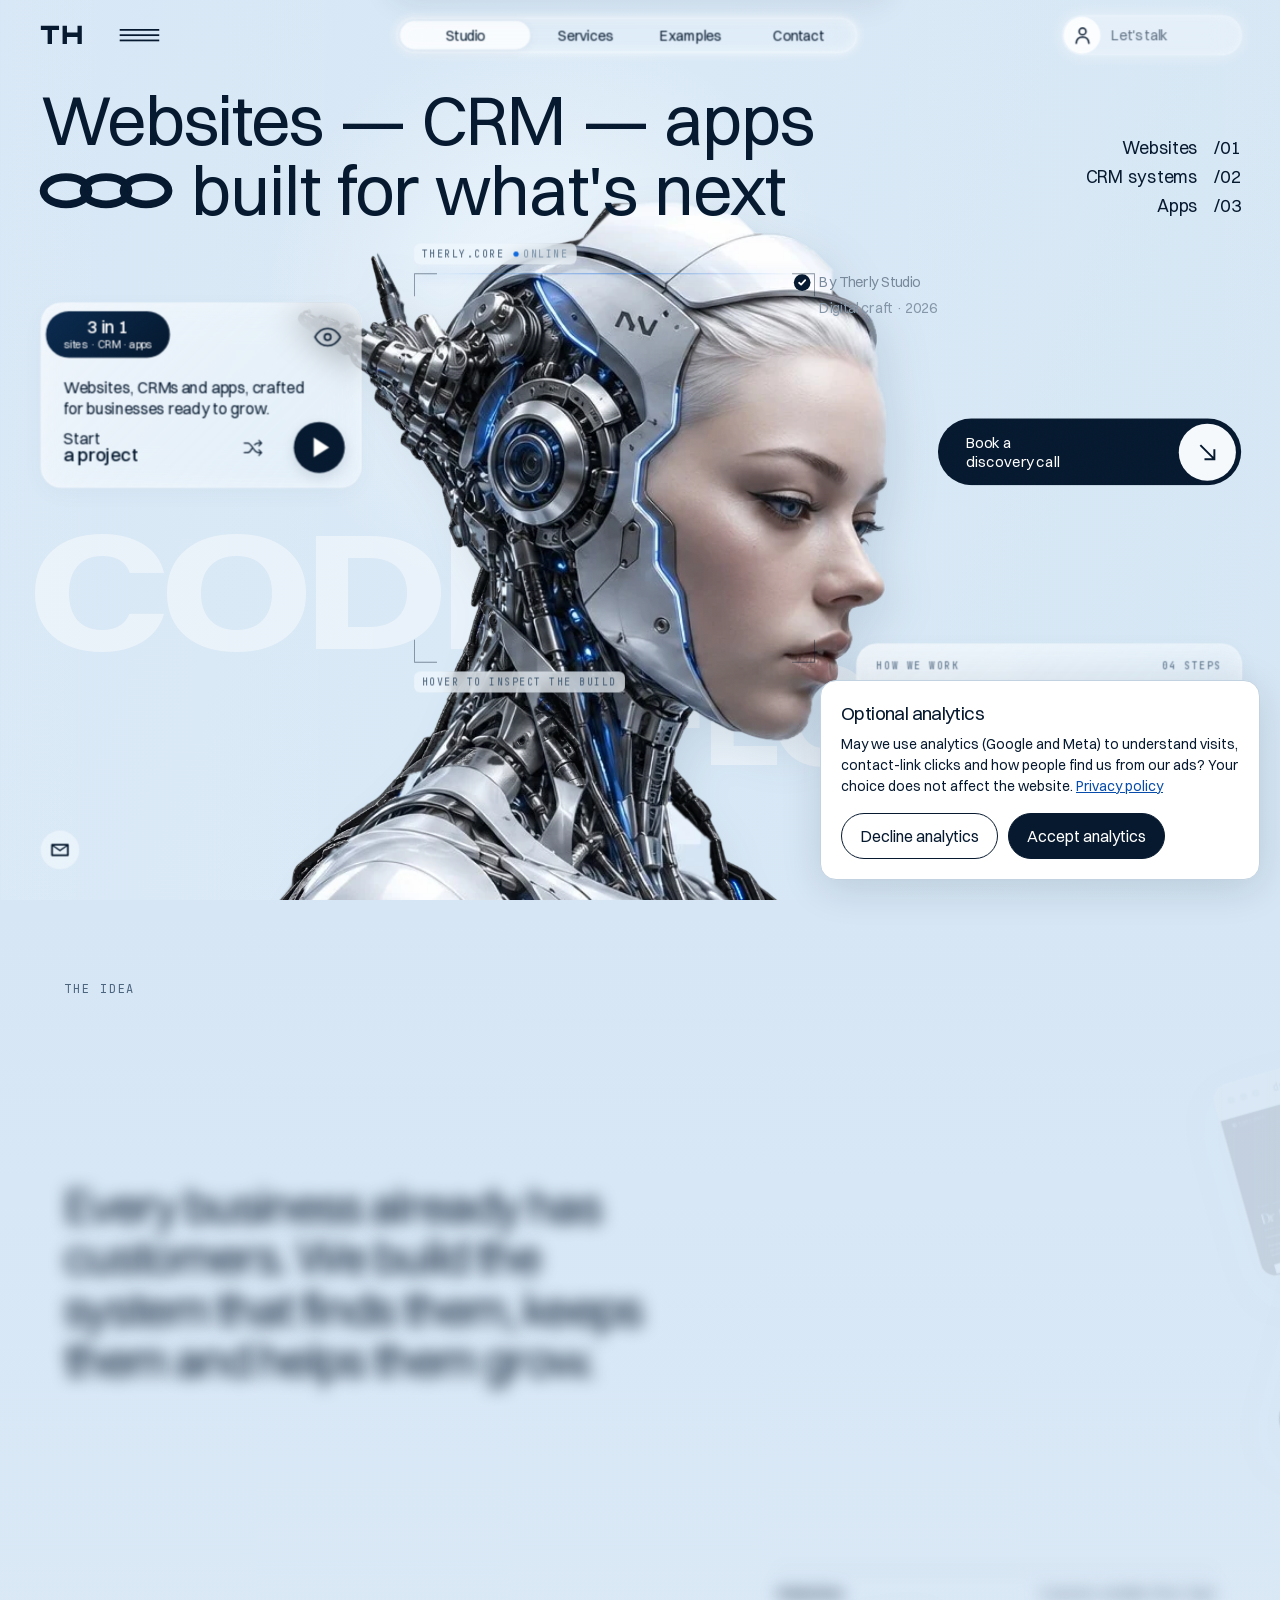
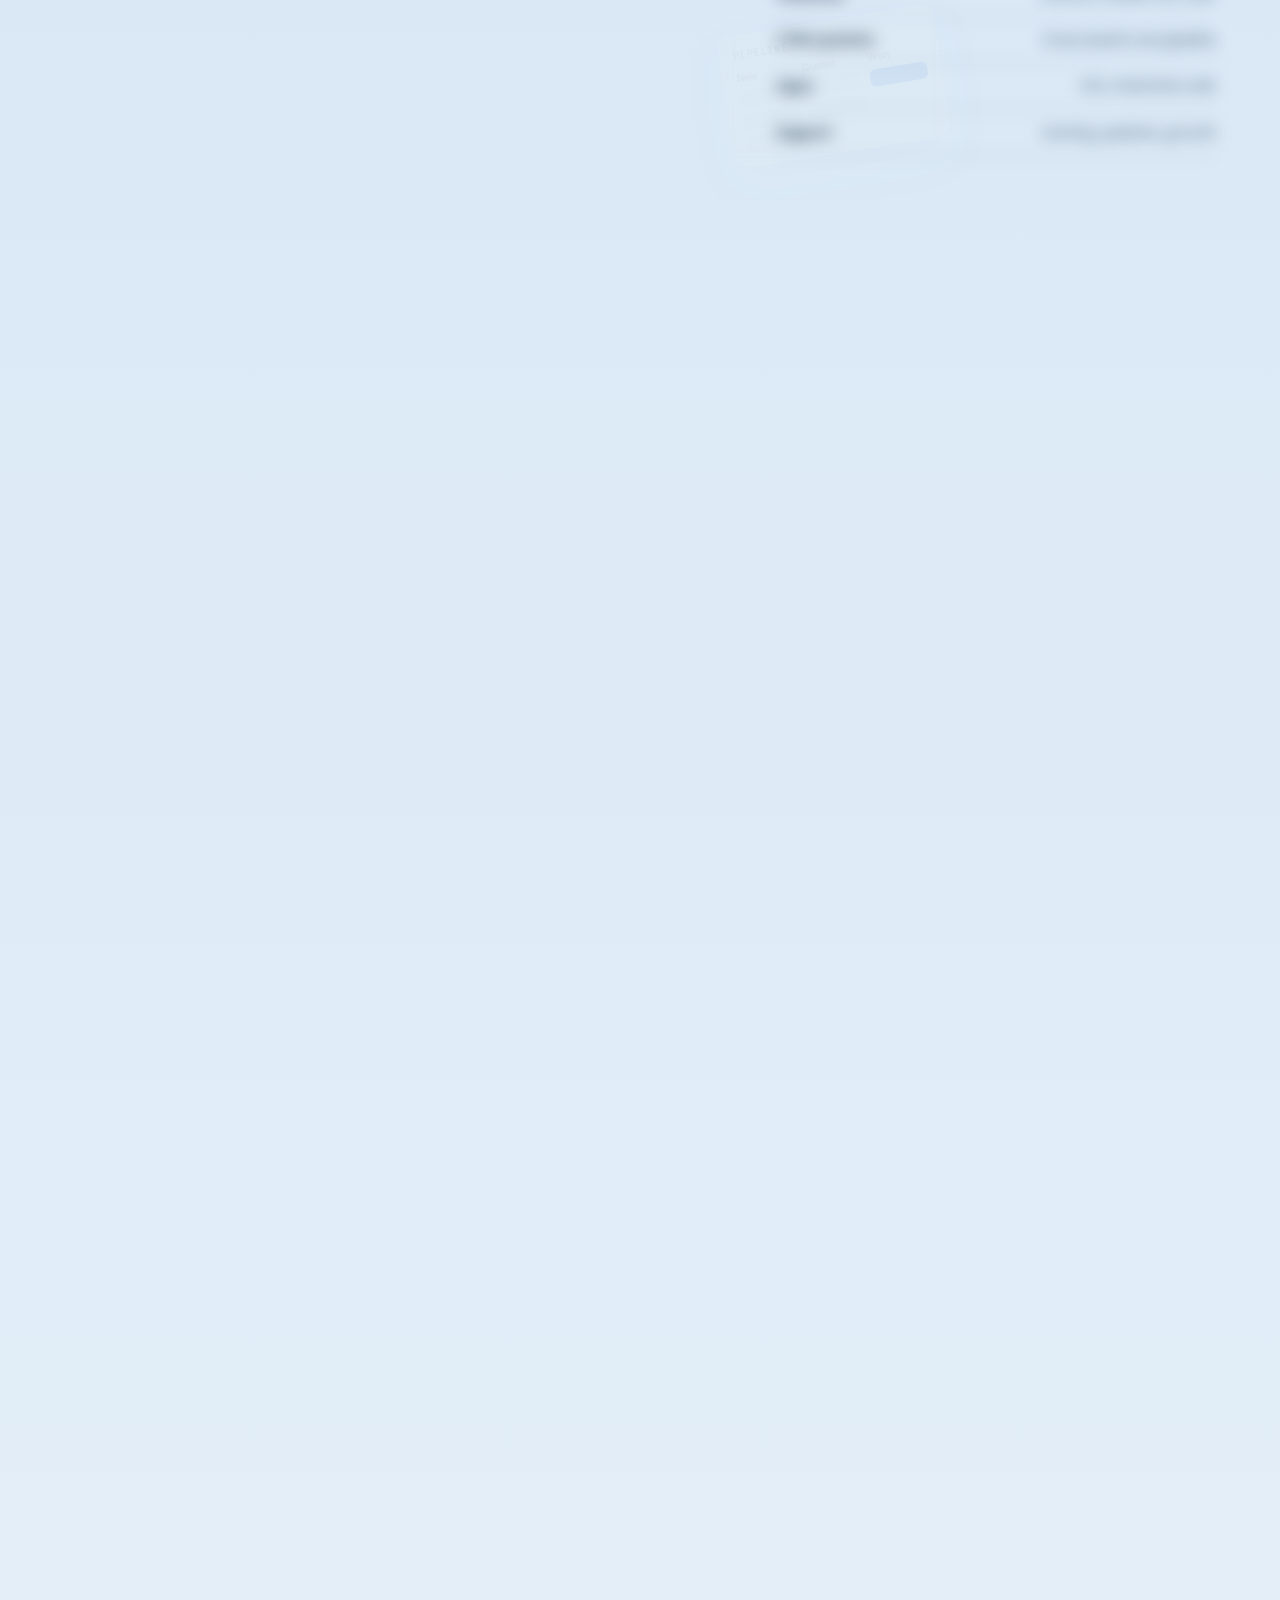
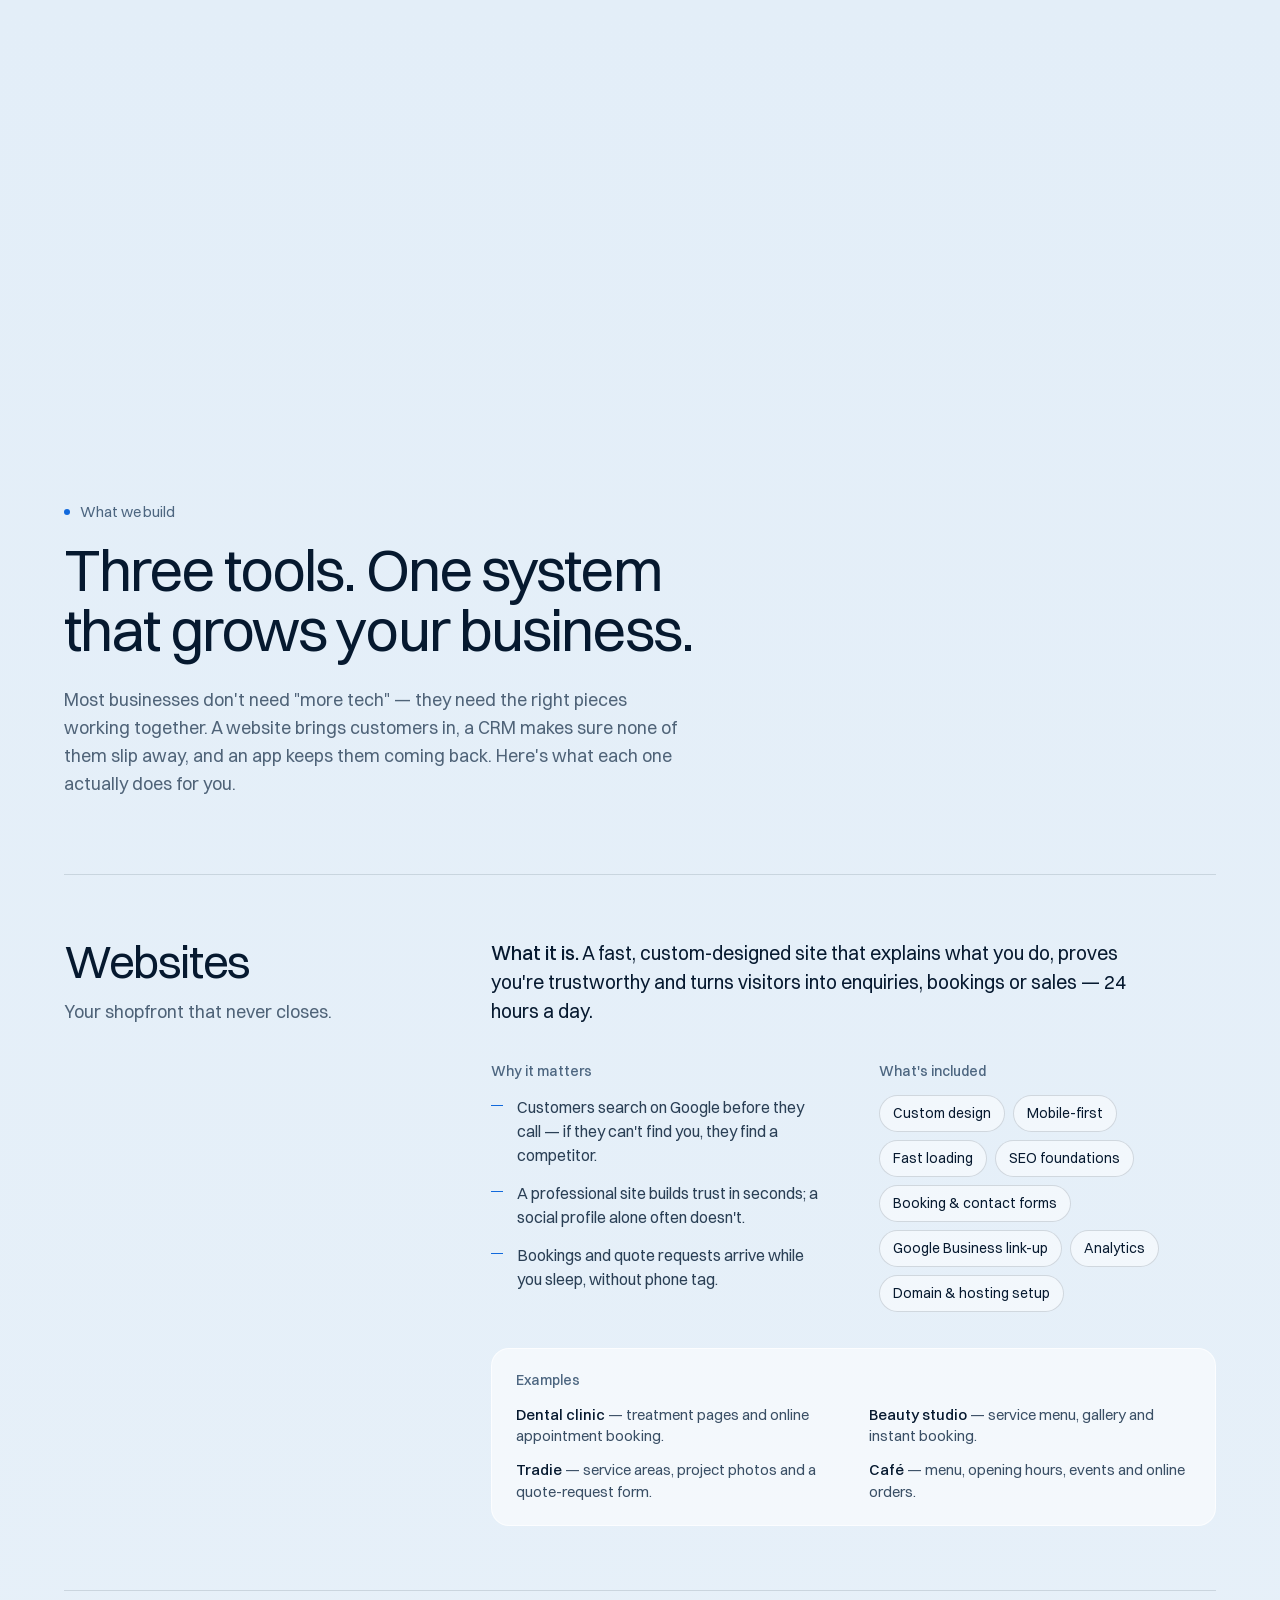
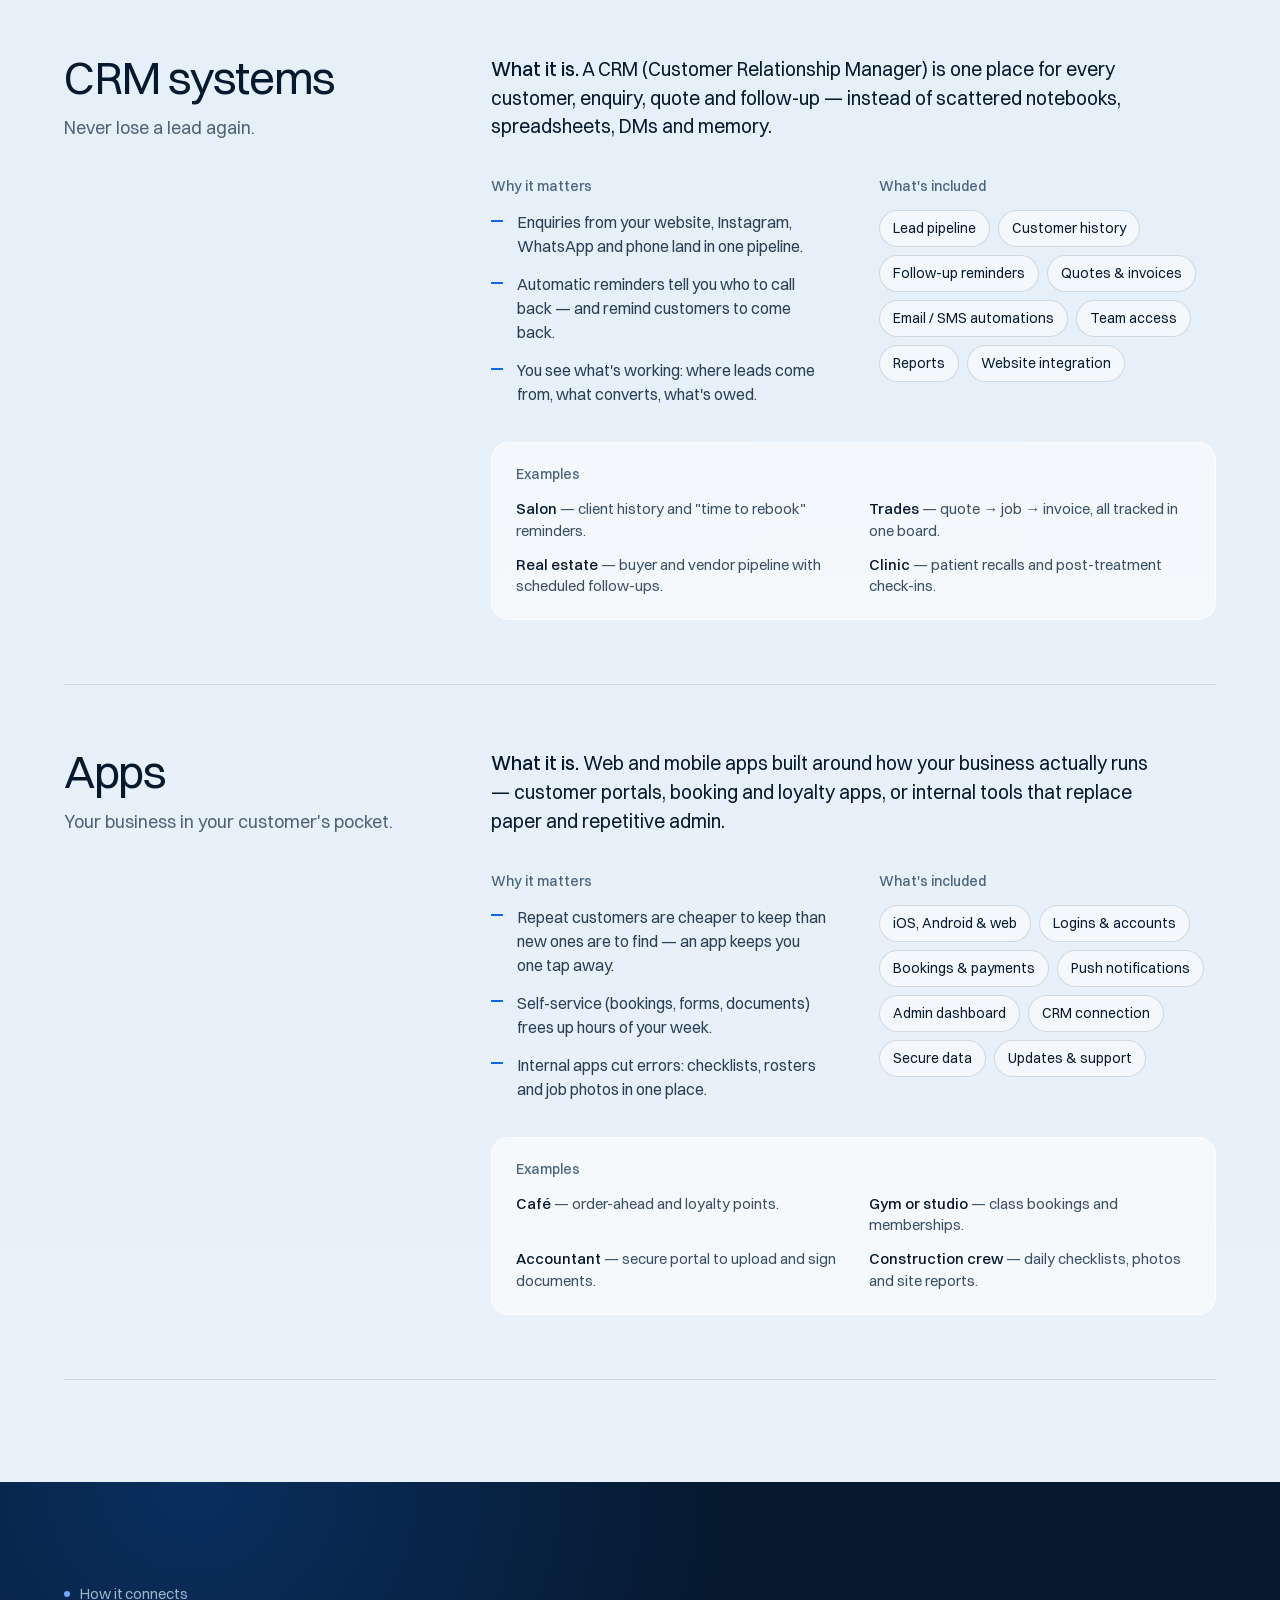
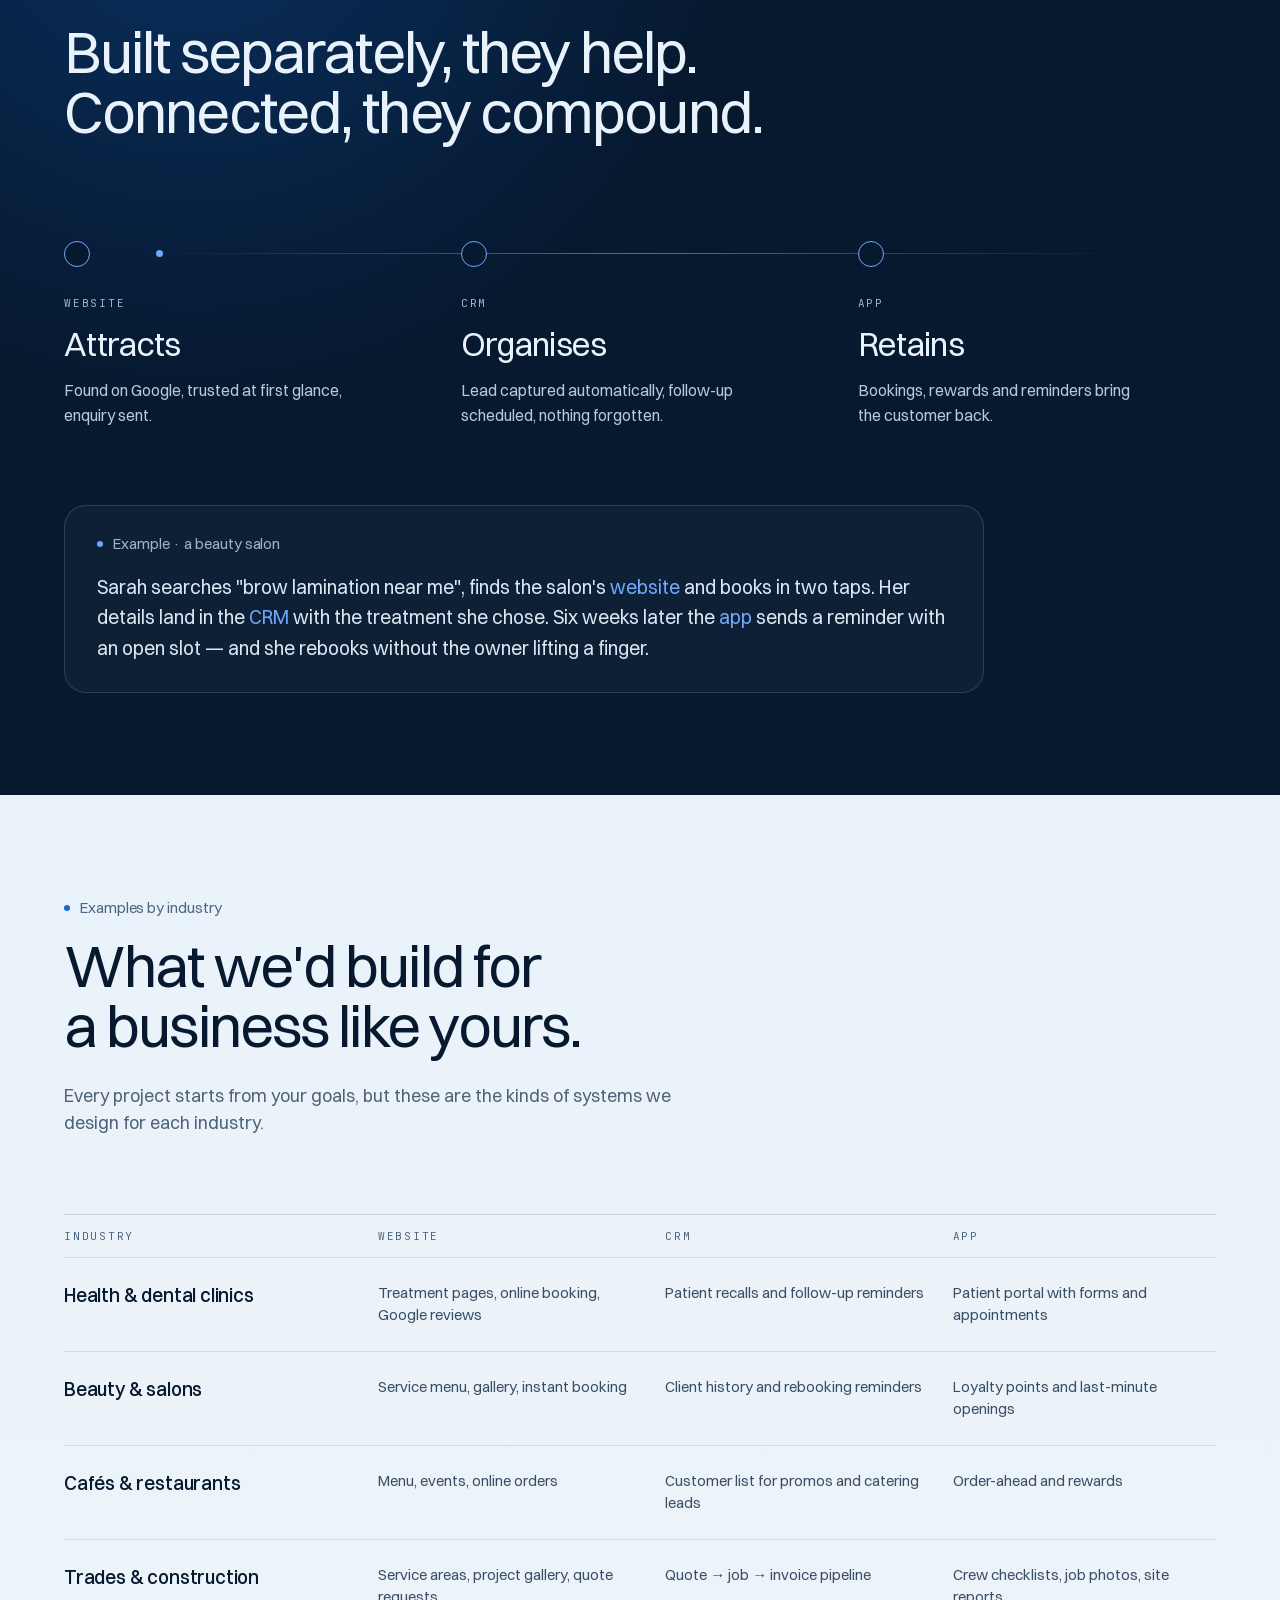
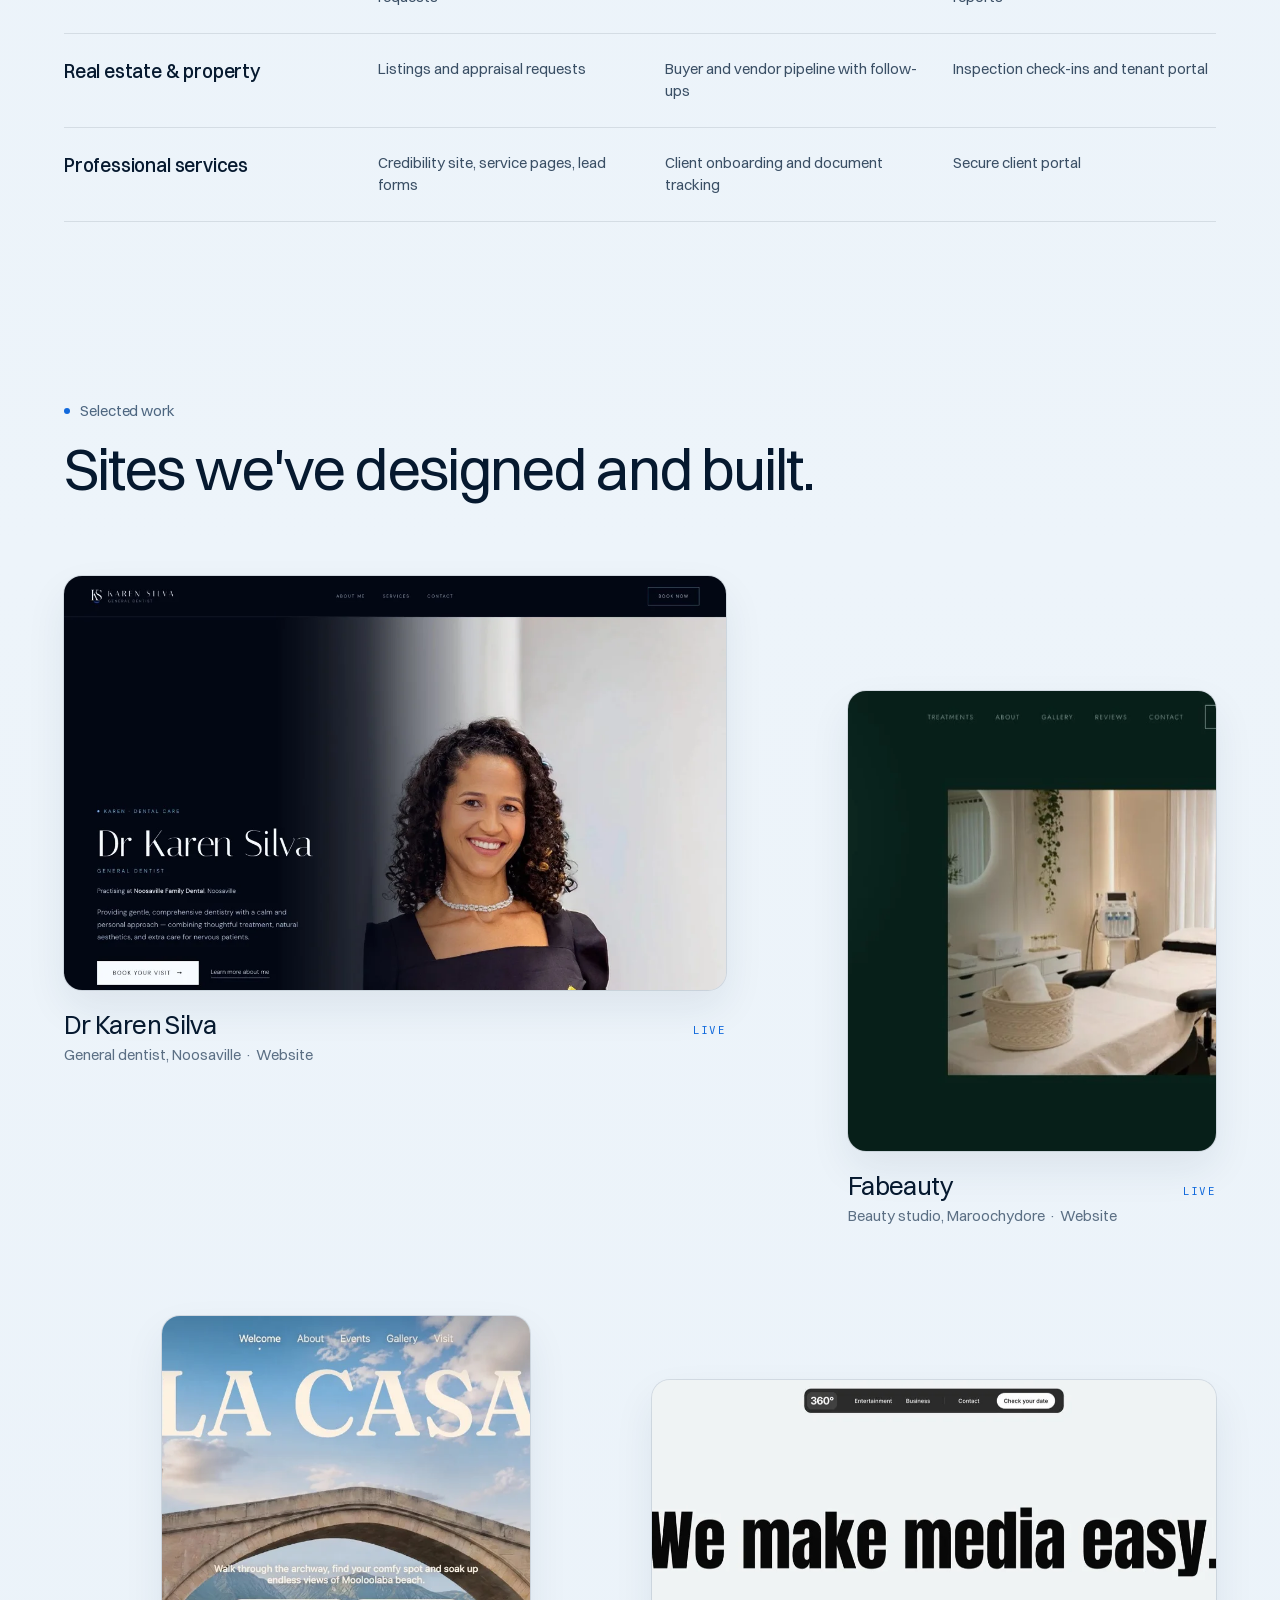
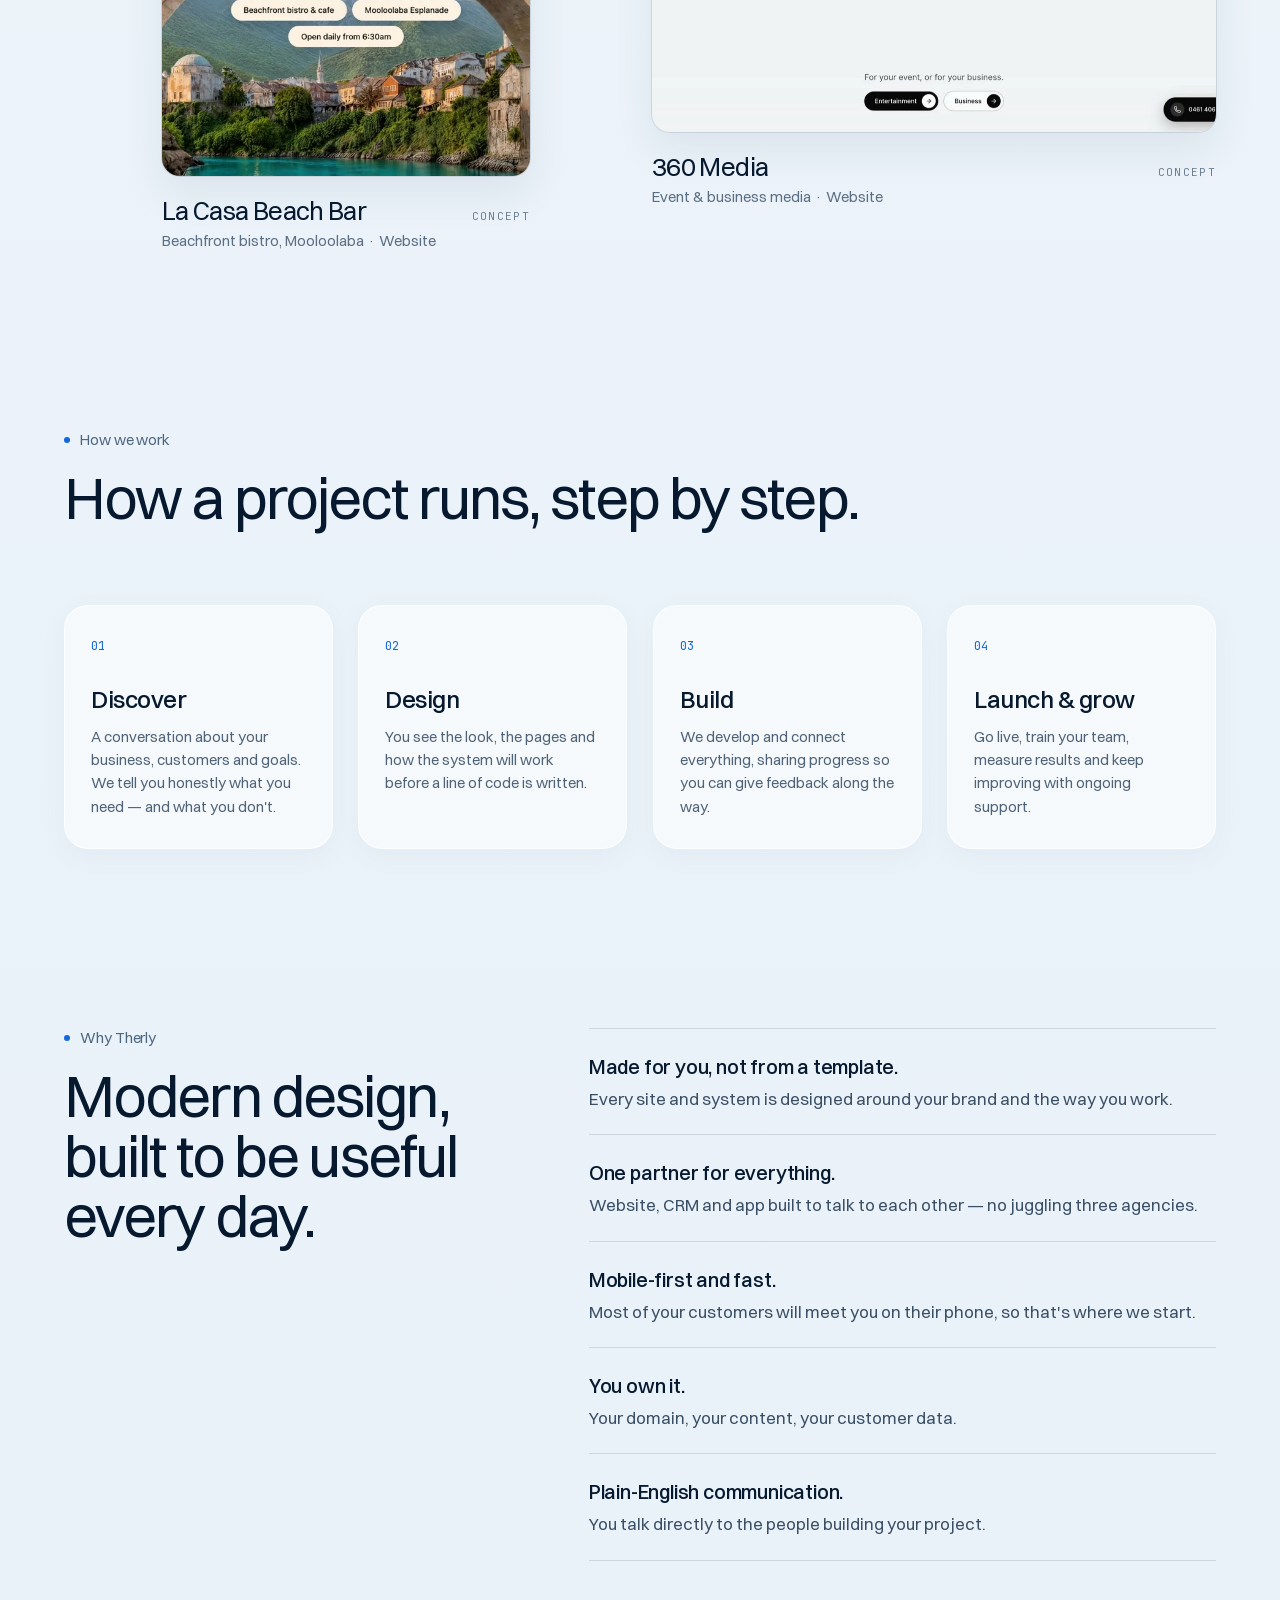
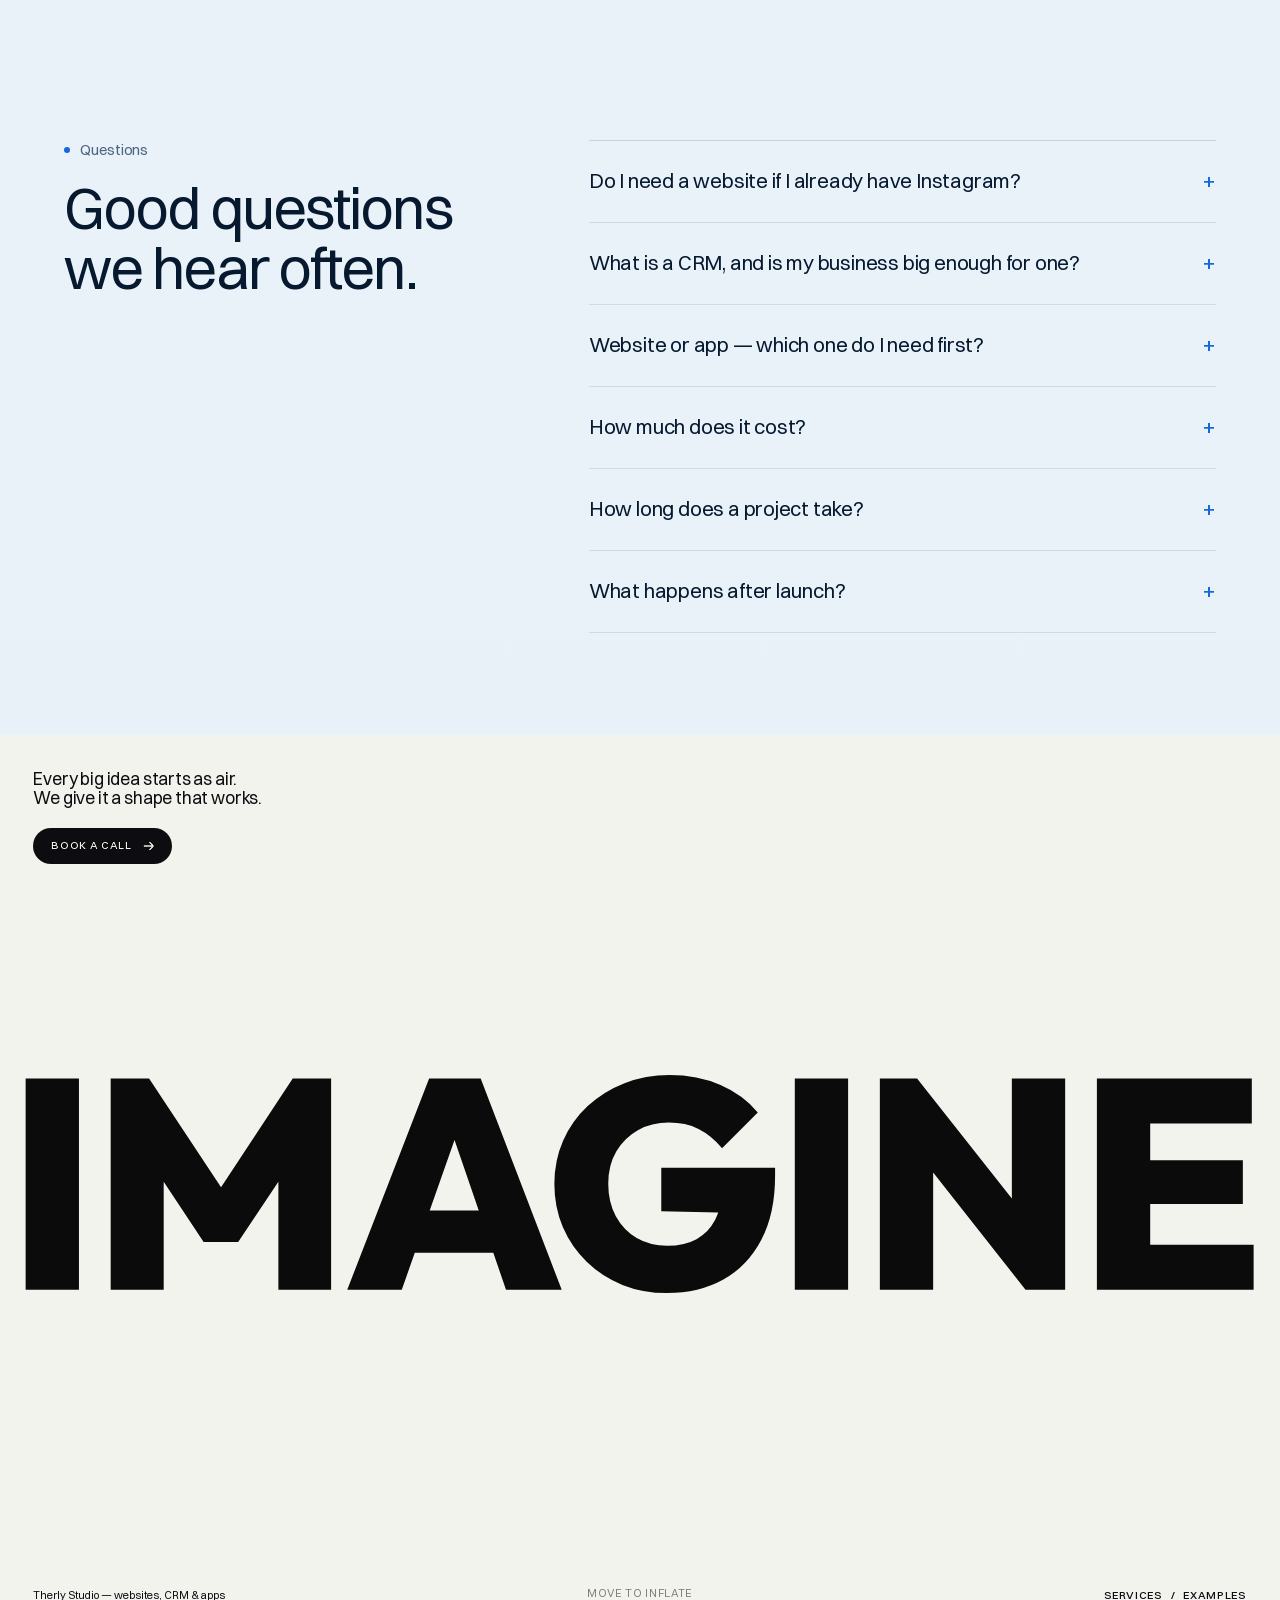
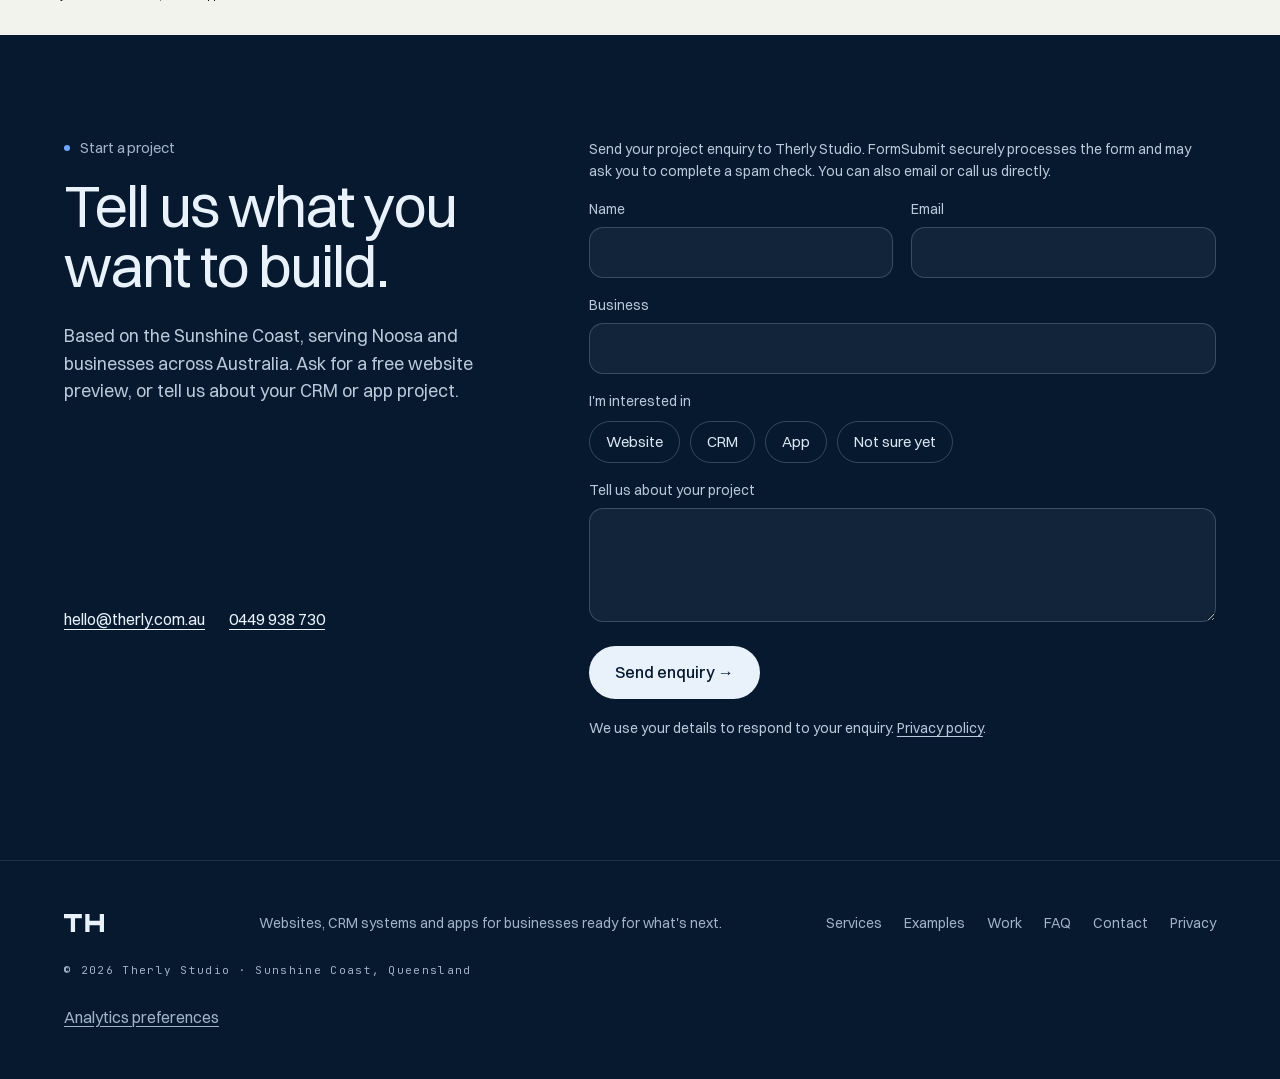
==== commit 8e4e91bc: "Send website enquiries via independent email form service" ====
--- a/index.html
+++ b/index.html
@@ -1143,8 +1143,12 @@
         <p class="lead">Based on the Sunshine Coast, serving Noosa and businesses across Australia. Ask for a free website preview, or tell us about your CRM or app project.</p>
       </div>
       <div class="contact-details rv"><a href="mailto:hello@therly.com.au">hello@therly.com.au</a><a href="tel:+61449938730">0449 938 730</a></div>
-      <form class="contact-form rv" novalidate>
-        <p class="form-note full">This form opens a draft in your email app. Review it and press Send there to contact us. You can also email or call us directly.</p>
+      <form class="contact-form rv" action="https://formsubmit.co/hello@therly.com.au" method="POST" novalidate>
+        <input type="hidden" name="_subject" value="New project enquiry — Therly Studio">
+        <input type="hidden" name="_template" value="table">
+        <input type="hidden" name="_next" value="https://therly.com.au/thanks/">
+        <input type="text" name="_honey" tabindex="-1" autocomplete="off" aria-hidden="true" hidden>
+        <p class="form-note full">Send your project enquiry to Therly Studio. FormSubmit securely processes the form and may ask you to complete a spam check. You can also email or call us directly.</p>
         <label>Name<input name="name" id="contact-name" autocomplete="name" maxlength="120" required aria-describedby="name-error"><span class="field-error" id="name-error" hidden></span></label>
         <label>Email<input name="email" id="contact-email" type="email" autocomplete="email" maxlength="254" required aria-describedby="email-error"><span class="field-error" id="email-error" hidden></span></label>
         <label class="full">Business<input name="business" autocomplete="organization" maxlength="160"></label>
@@ -1156,7 +1160,7 @@
           <label class="pick"><input type="checkbox" name="need" value="Not sure yet"><span>Not sure yet</span></label>
         </fieldset>
         <label class="full">Tell us about your project<textarea name="message" rows="4" maxlength="5000"></textarea></label>
-        <button class="submit full" type="submit">Open email draft <span aria-hidden="true">→</span></button>
+        <button class="submit full" type="submit">Send enquiry <span aria-hidden="true">→</span></button>
         <p class="form-note full">We use your details to respond to your enquiry. <a href="/privacy/">Privacy policy</a>.</p>
         <p class="form-status full" role="status" aria-live="polite"></p>
       </form>
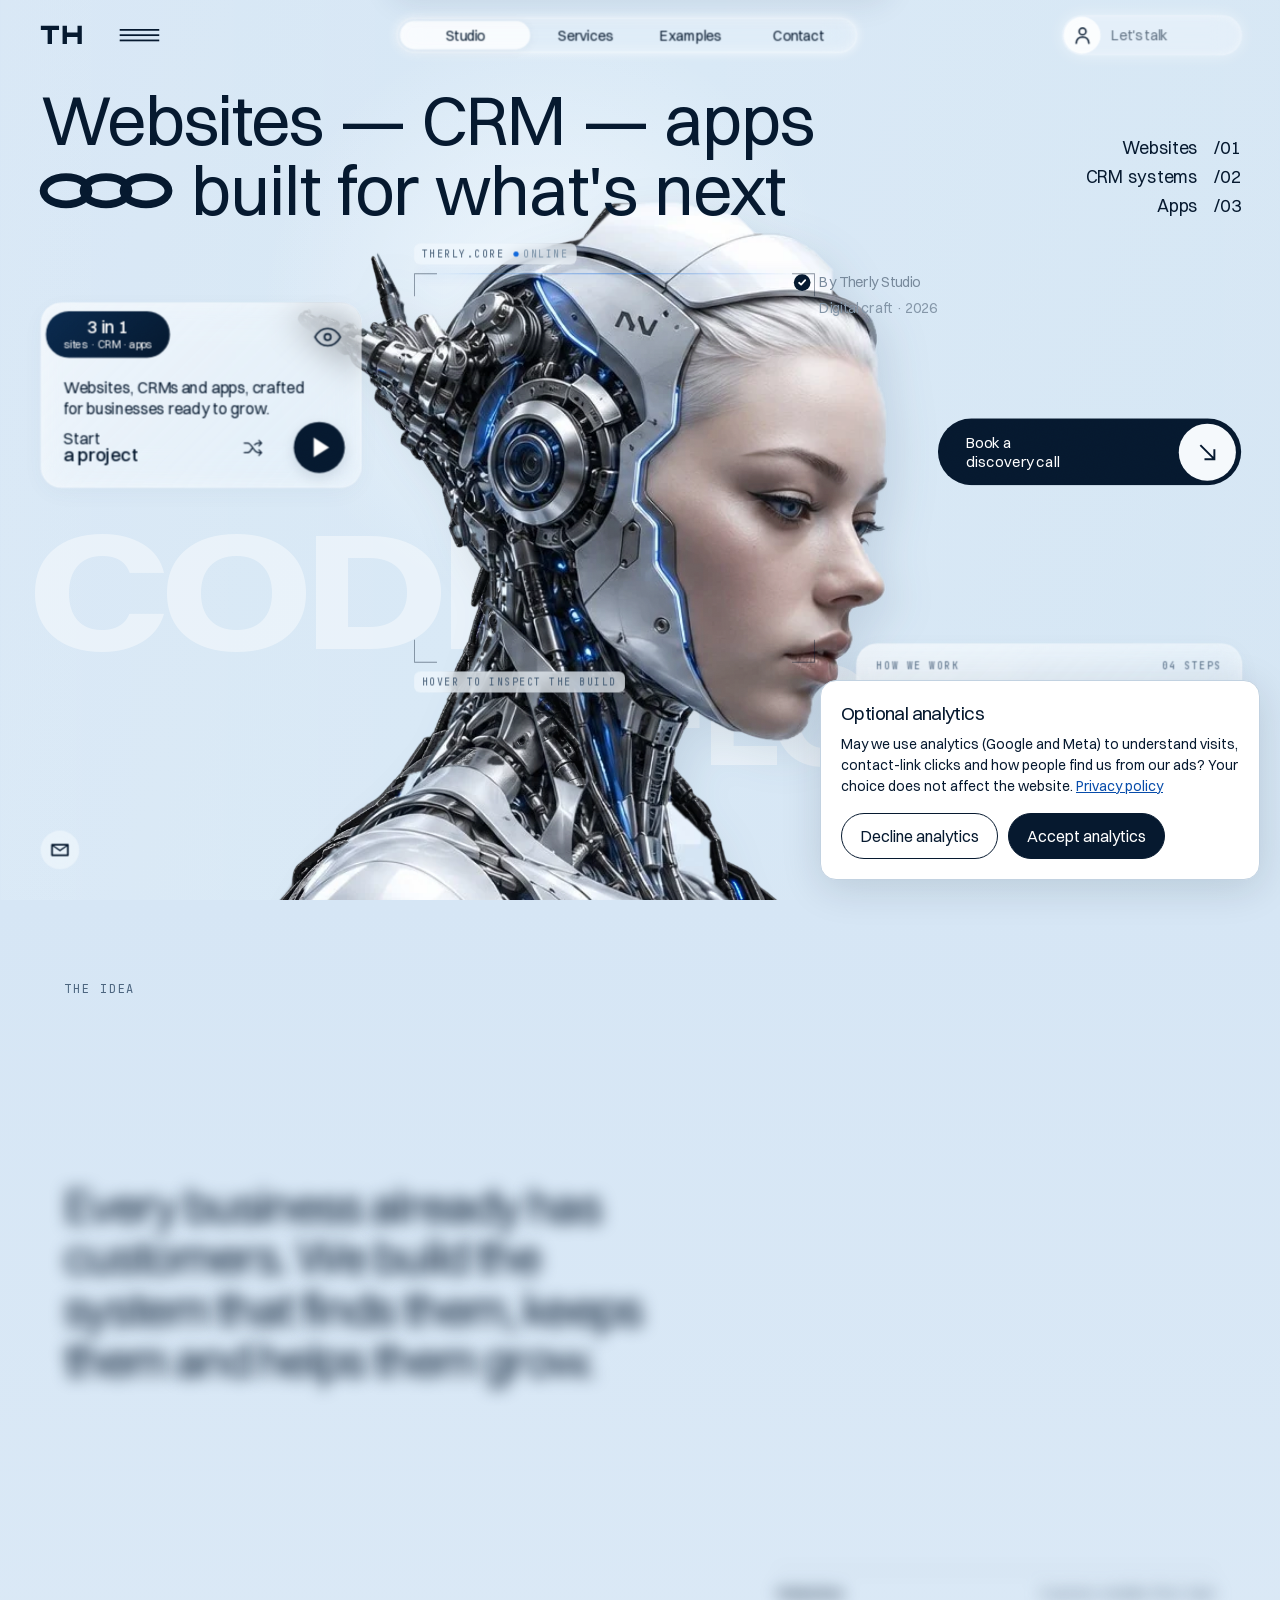
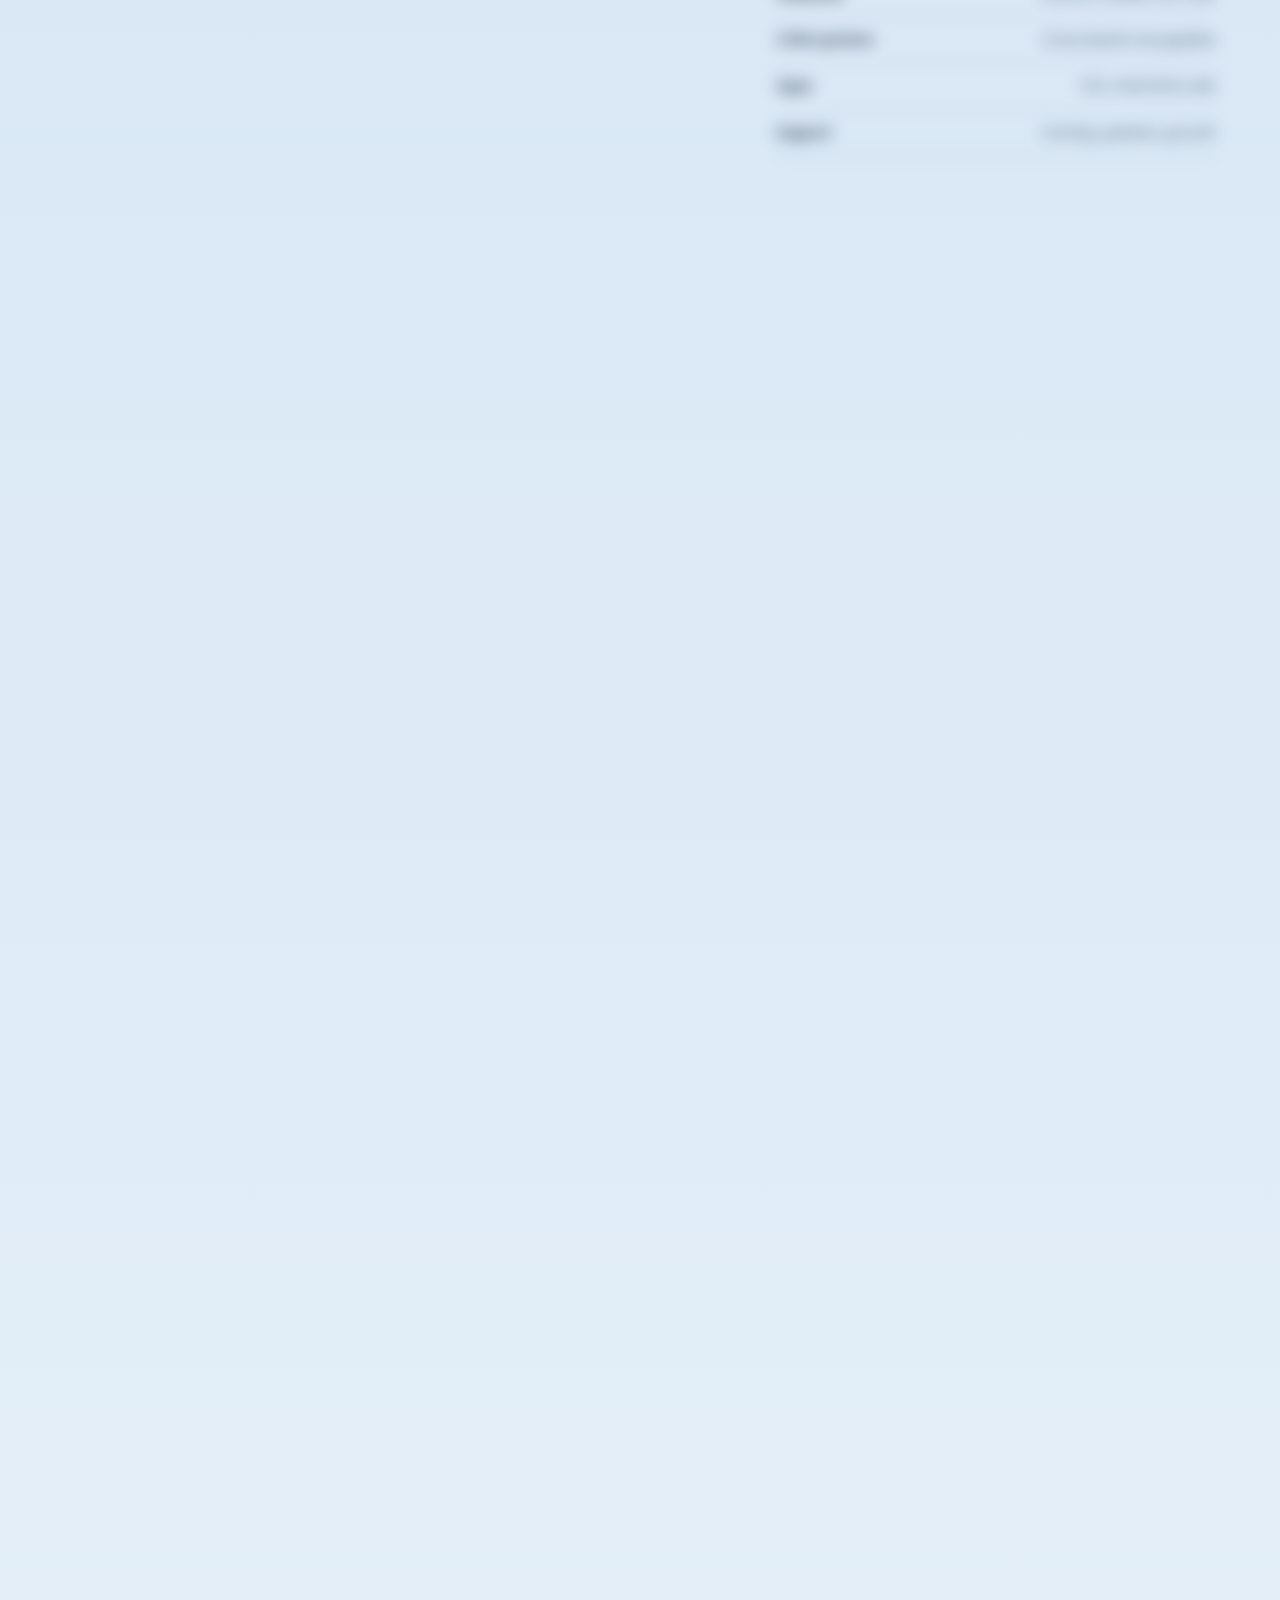
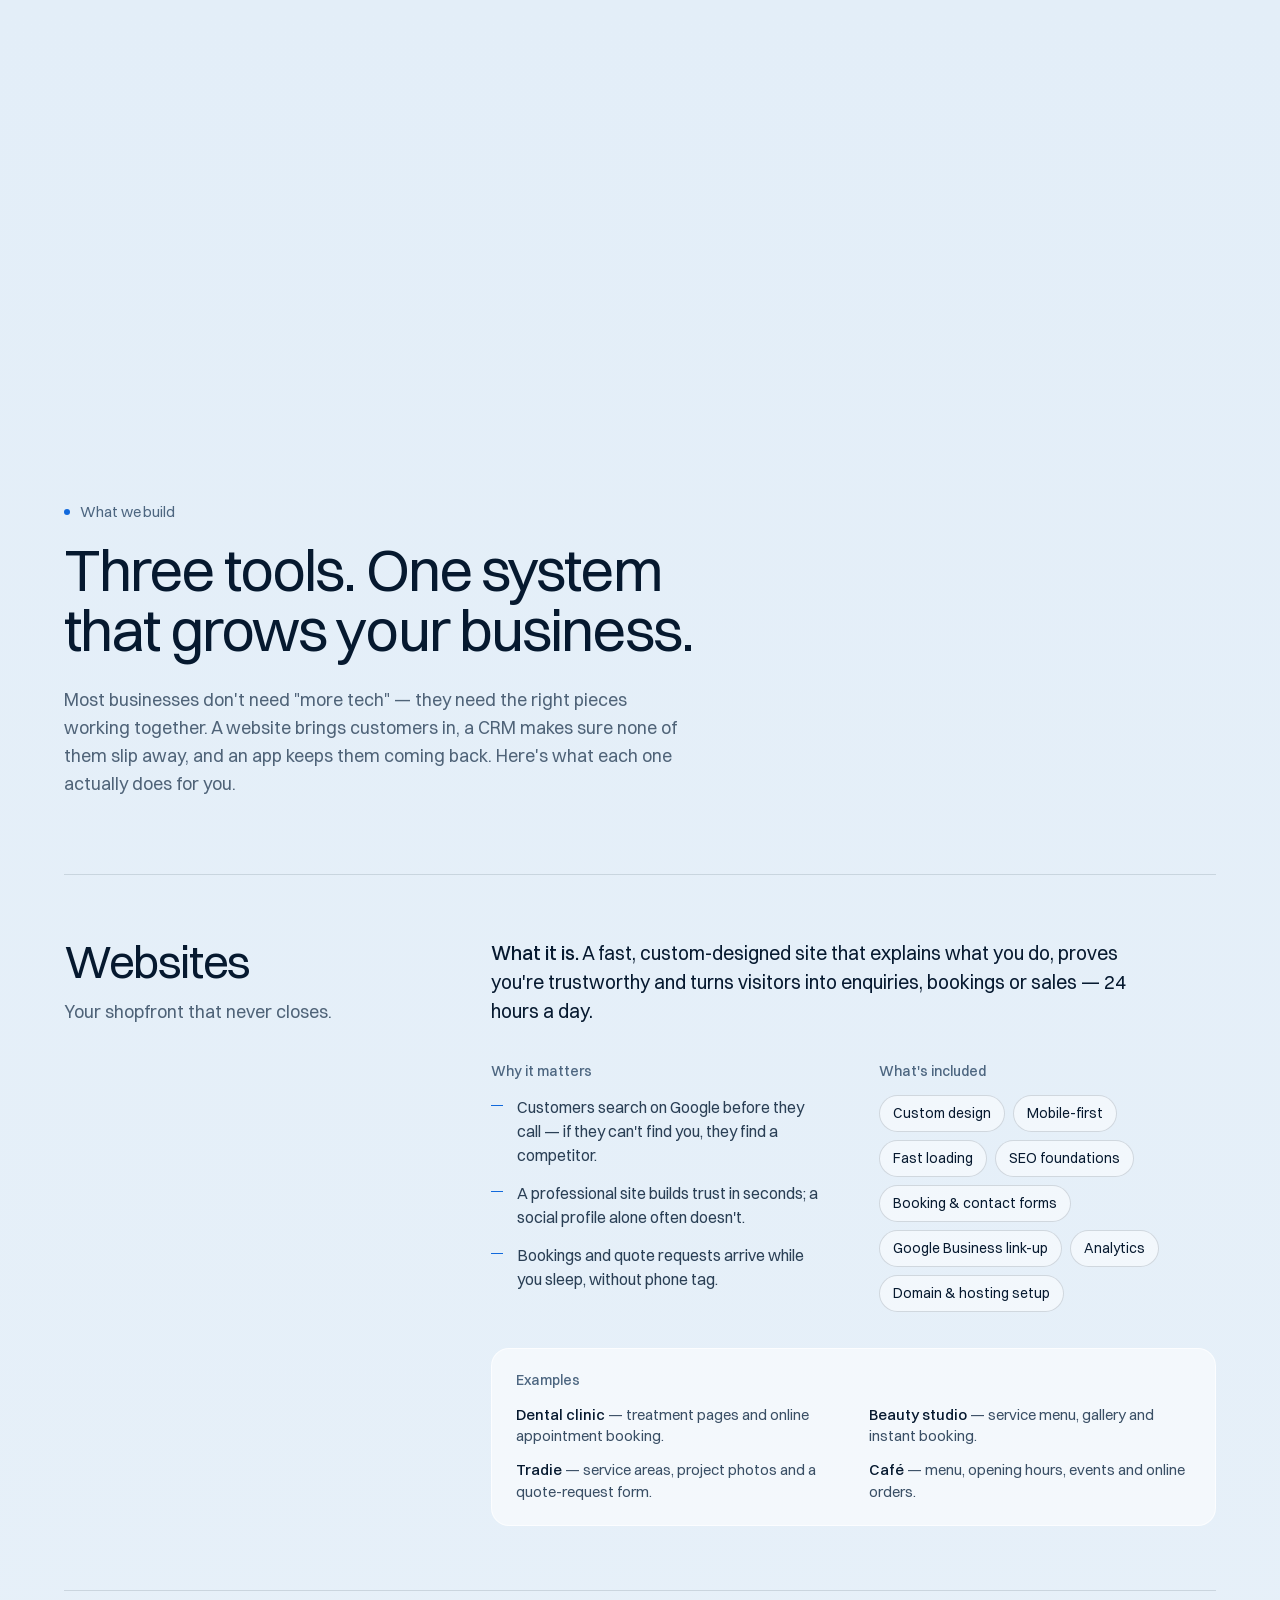
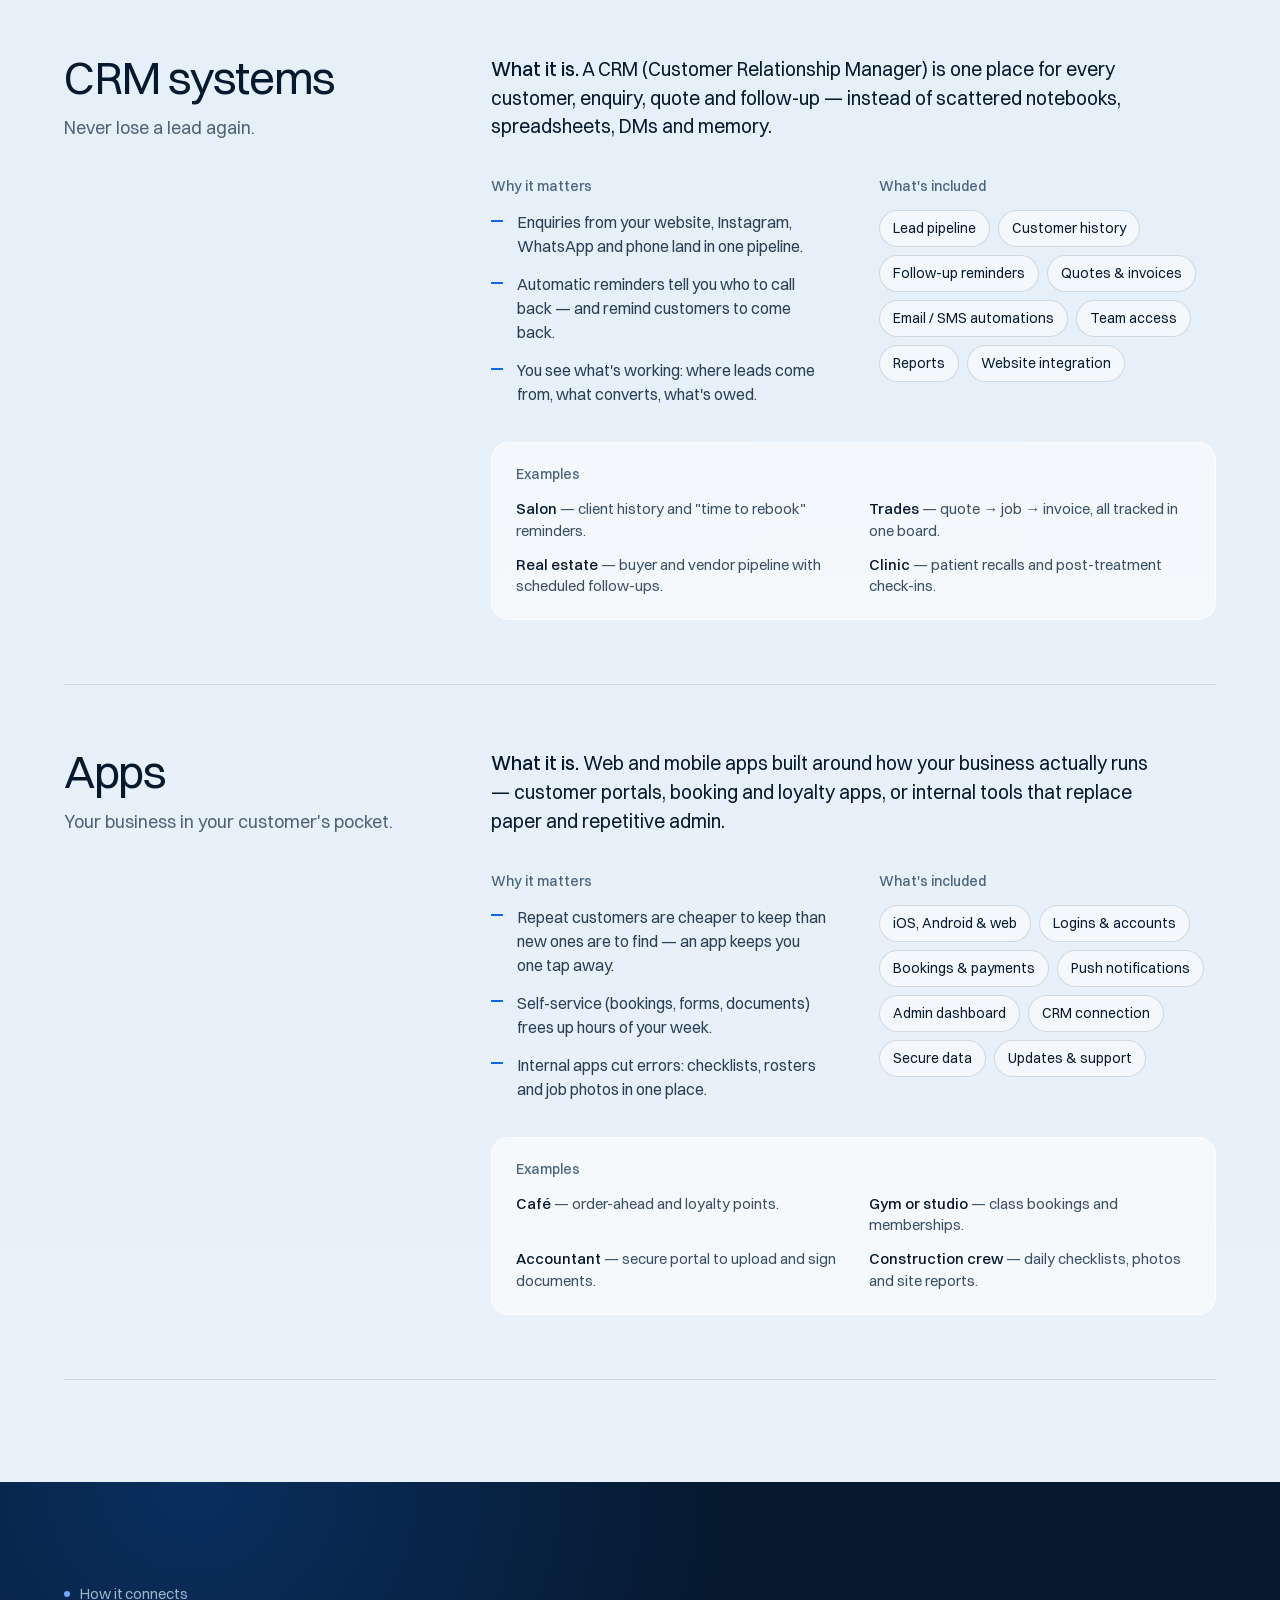
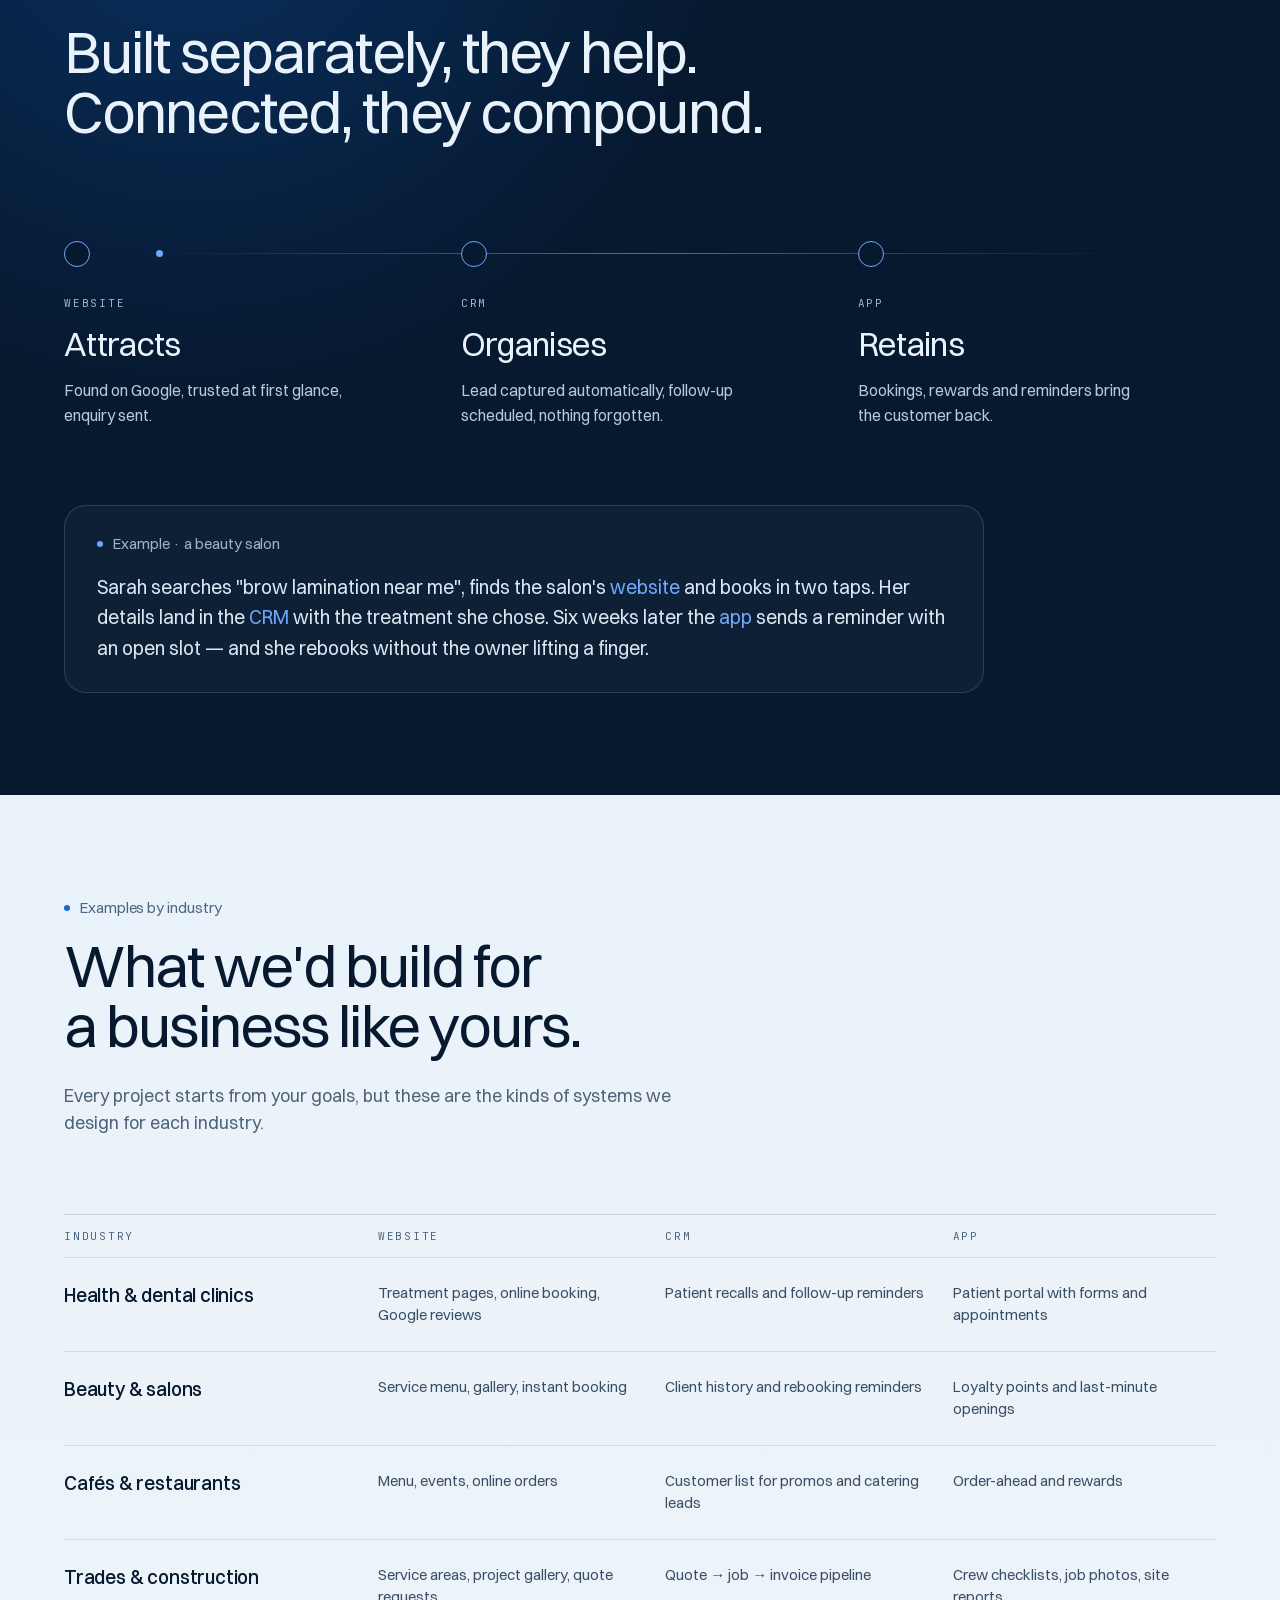
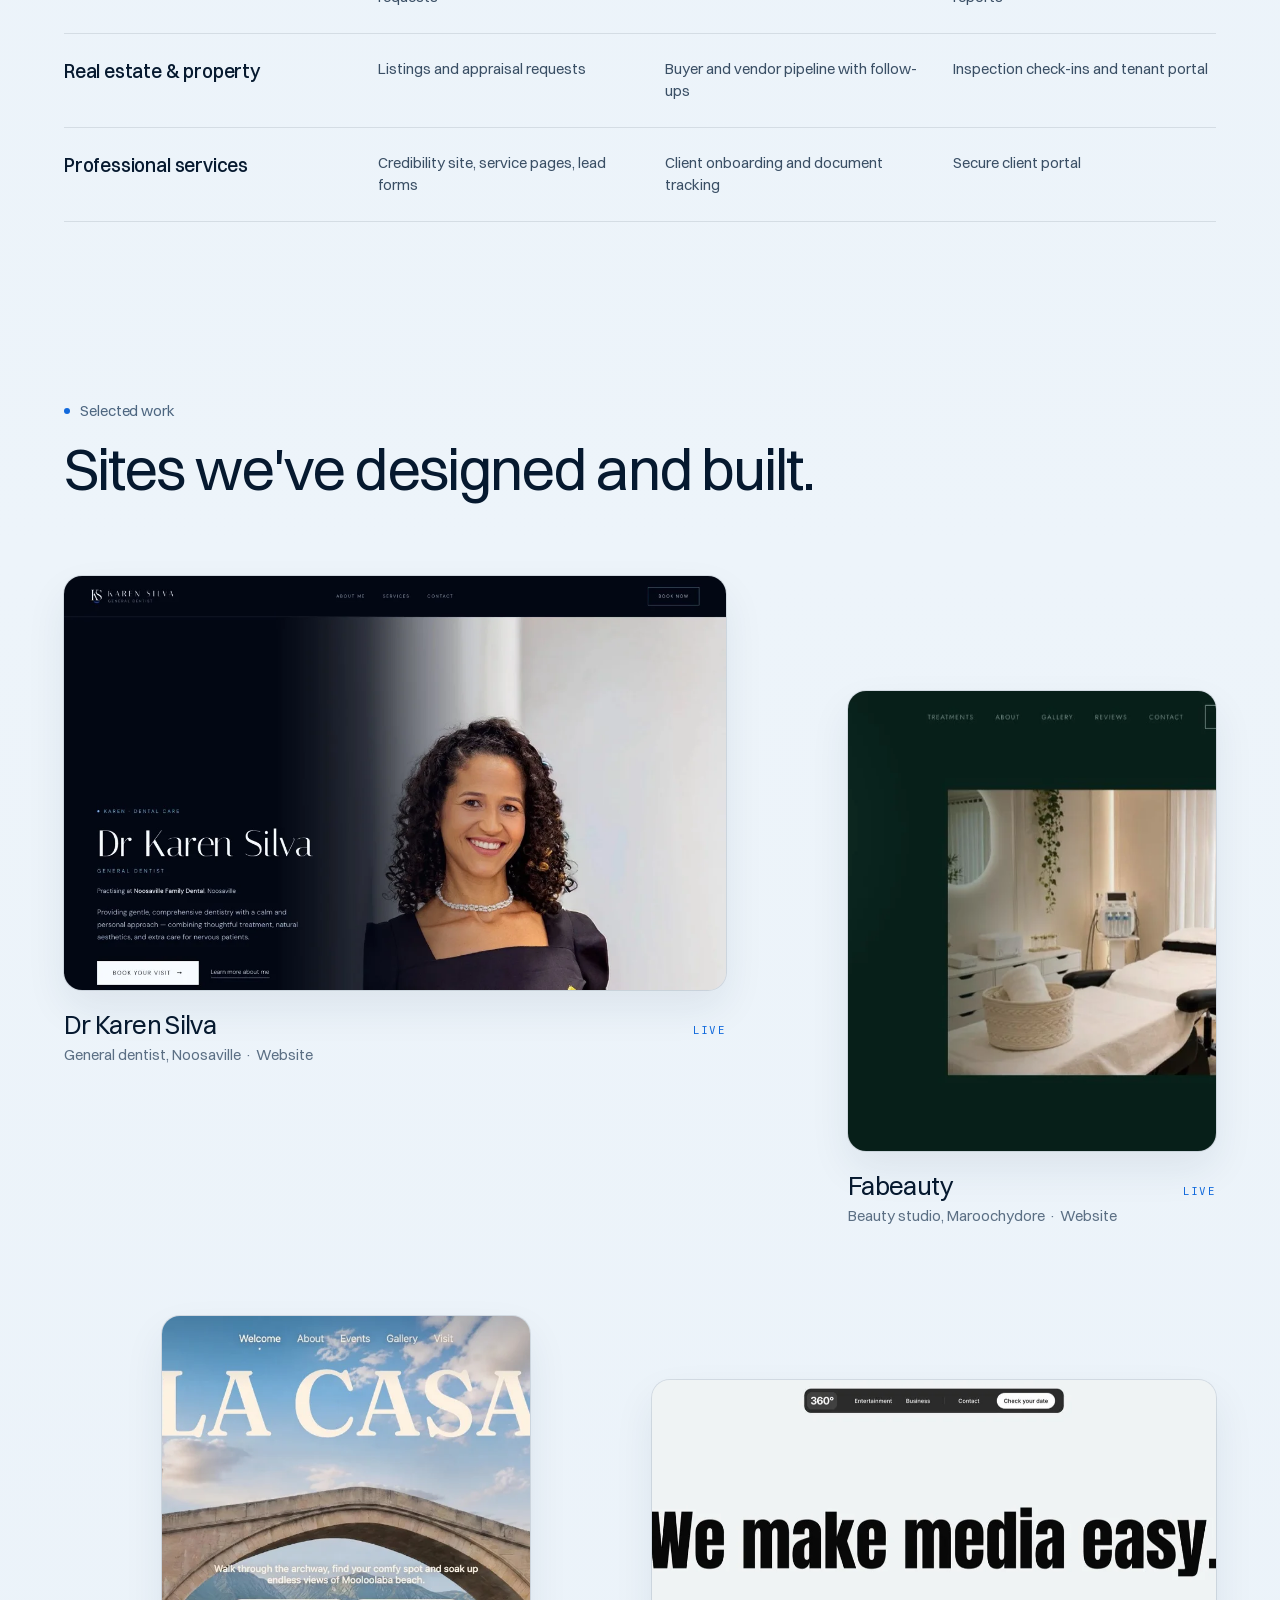
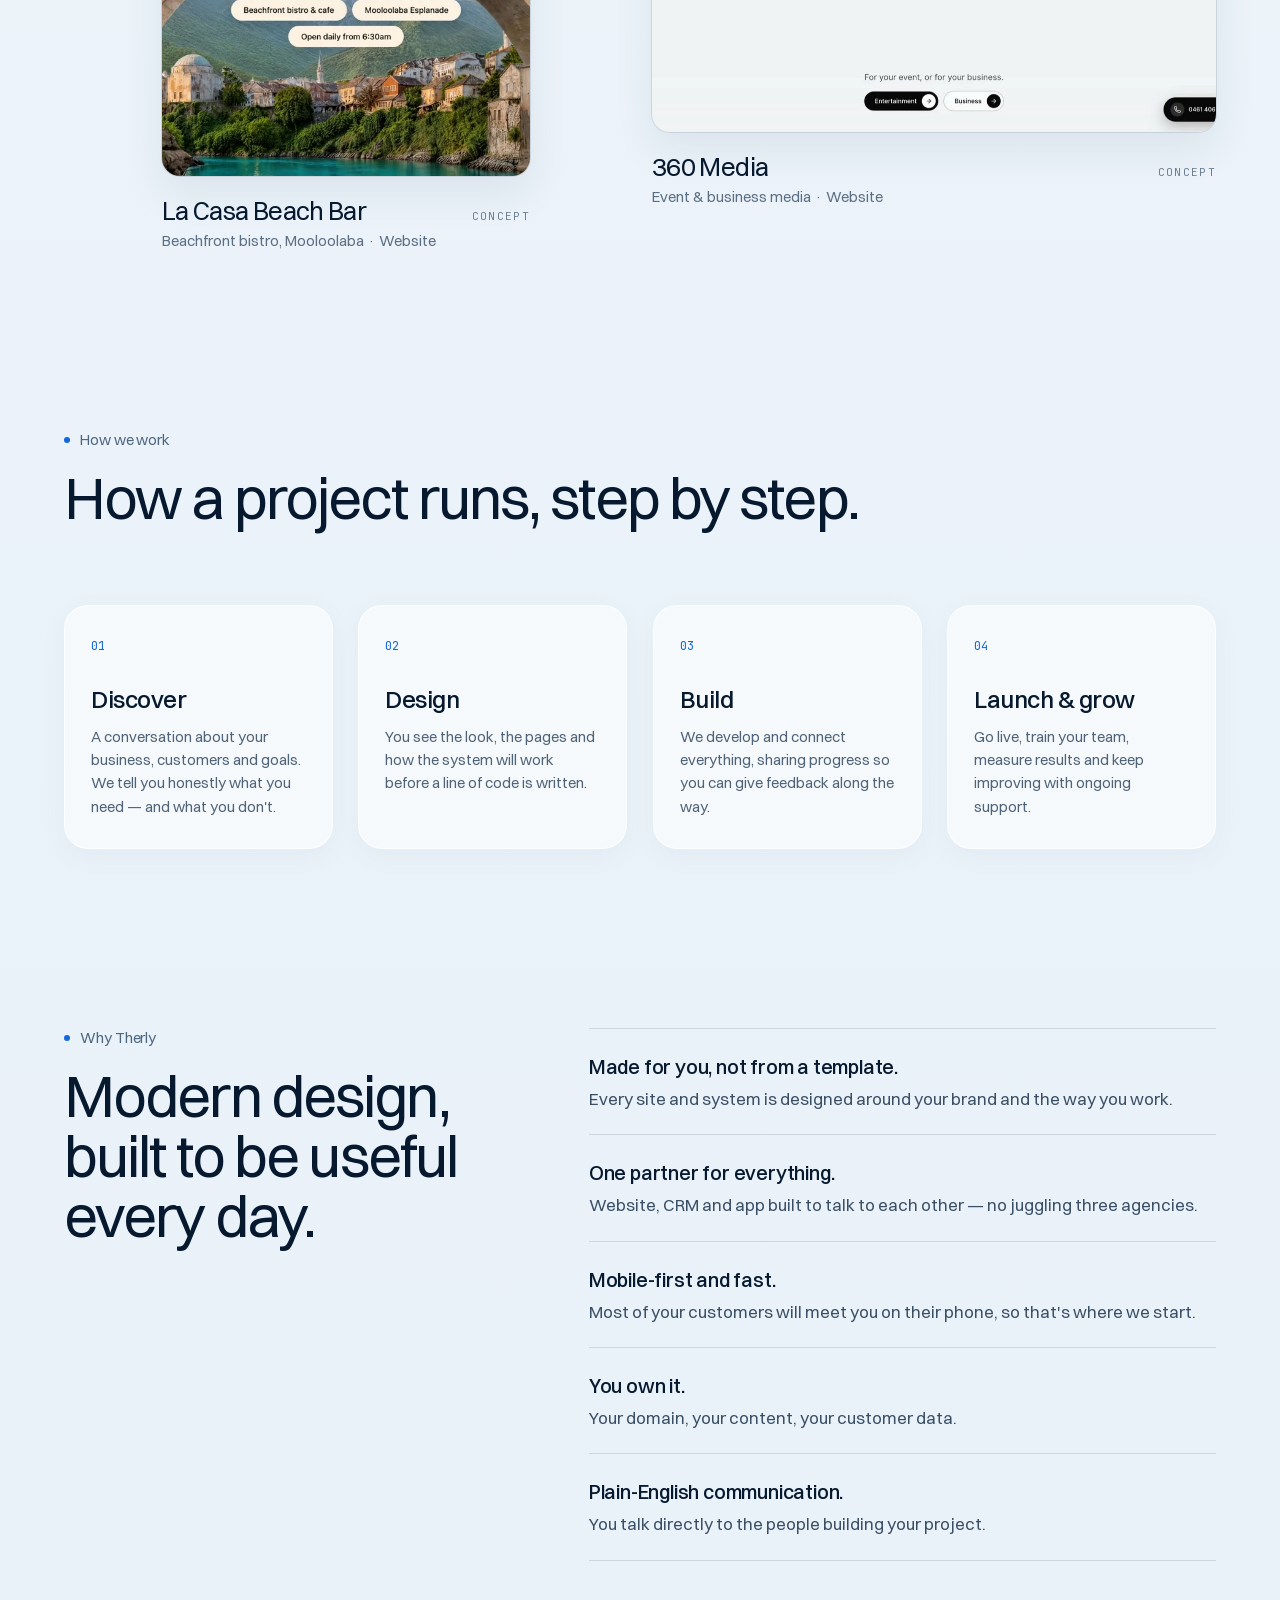
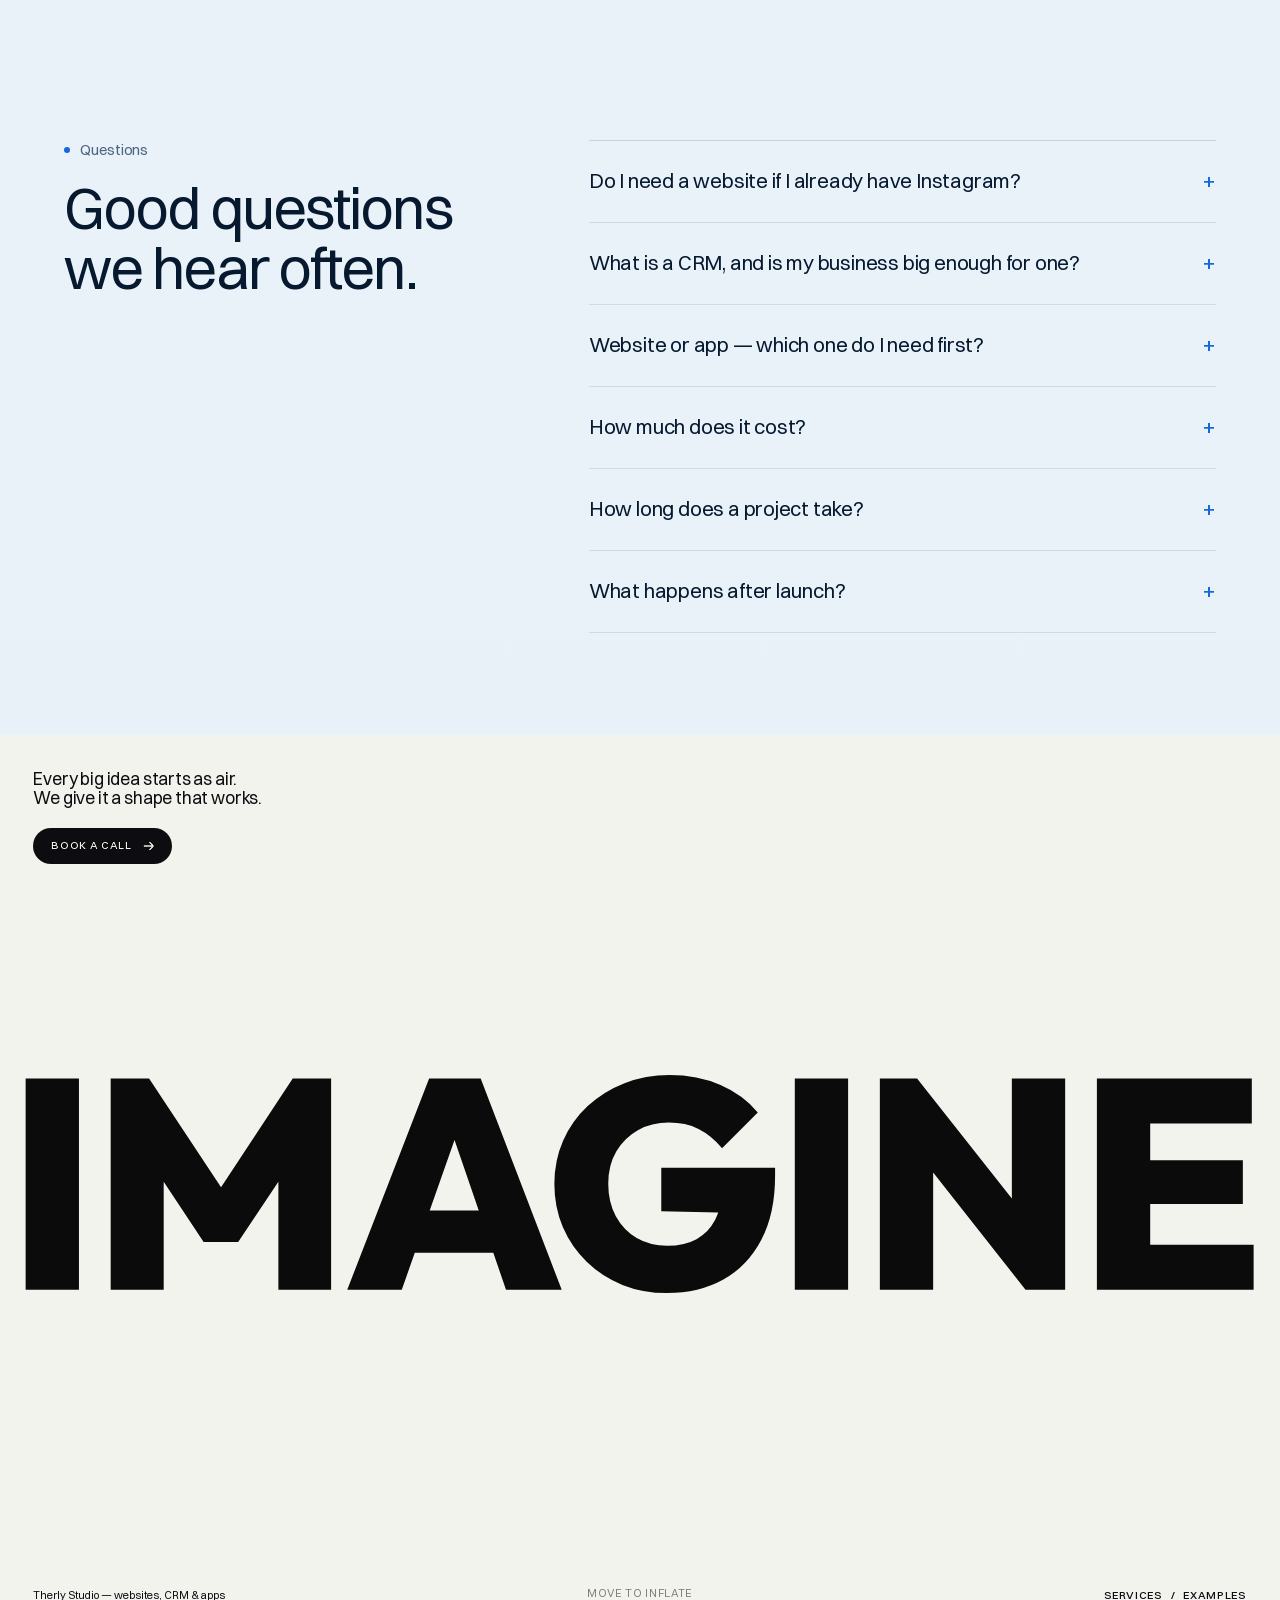
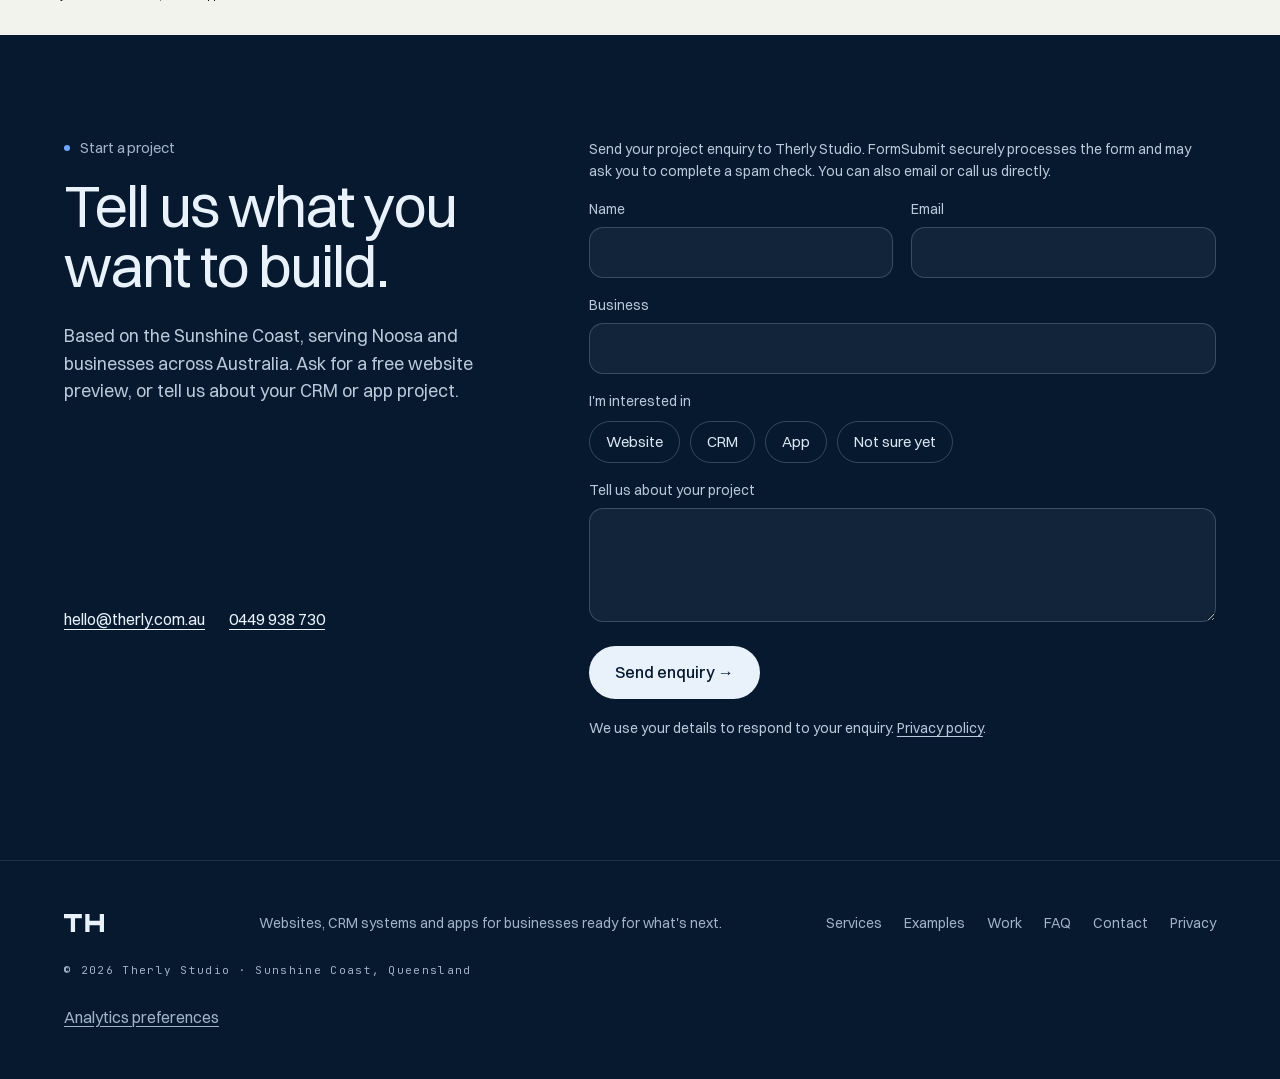
==== commit 61a43b01: "Skip FormSubmit reCAPTCHA step; honeypot already filters spam Co-Authored-By: Claude Opus 5.5 <norep" ====
--- a/index.html
+++ b/index.html
@@ -1146,6 +1146,7 @@
       <form class="contact-form rv" action="https://formsubmit.co/hello@therly.com.au" method="POST" novalidate>
         <input type="hidden" name="_subject" value="New project enquiry — Therly Studio">
         <input type="hidden" name="_template" value="table">
+        <input type="hidden" name="_captcha" value="false">
         <input type="hidden" name="_next" value="https://therly.com.au/thanks/">
         <input type="text" name="_honey" tabindex="-1" autocomplete="off" aria-hidden="true" hidden>
         <p class="form-note full">Send your project enquiry to Therly Studio. FormSubmit securely processes the form and may ask you to complete a spam check. You can also email or call us directly.</p>
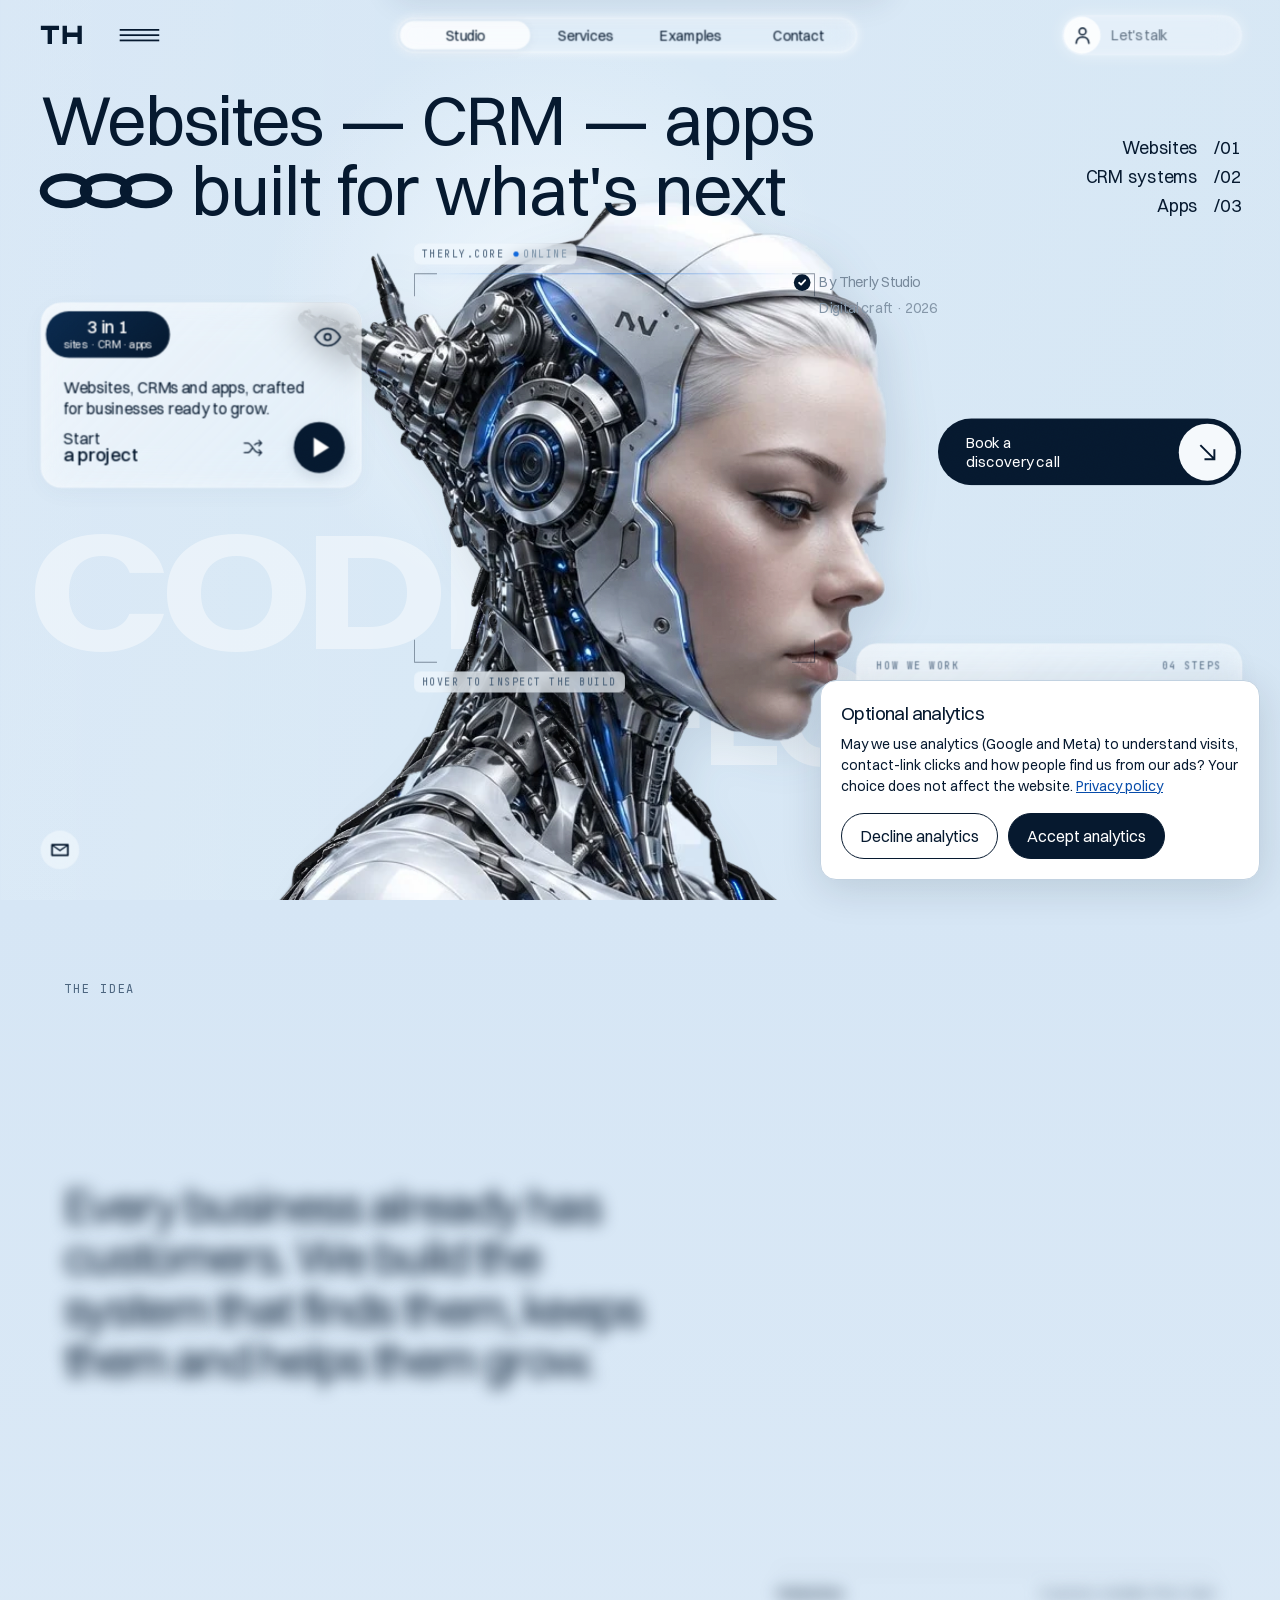
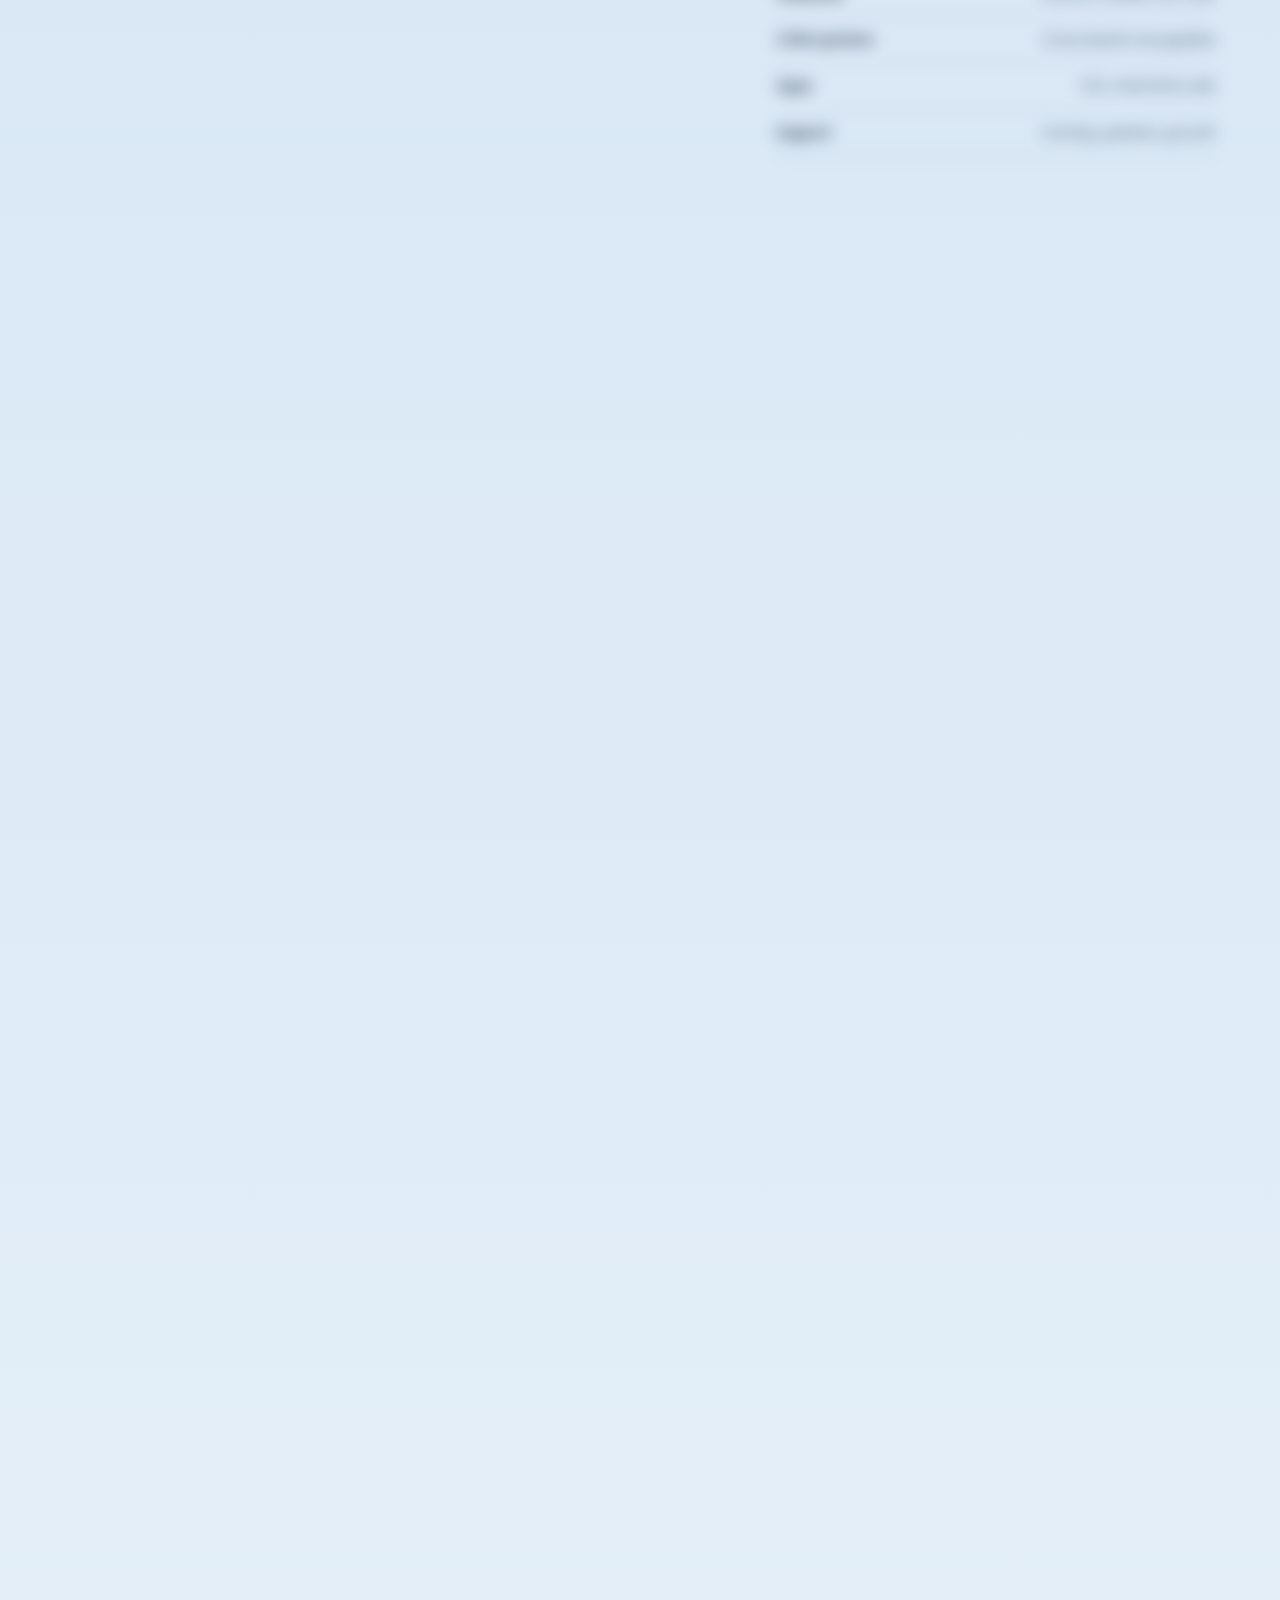
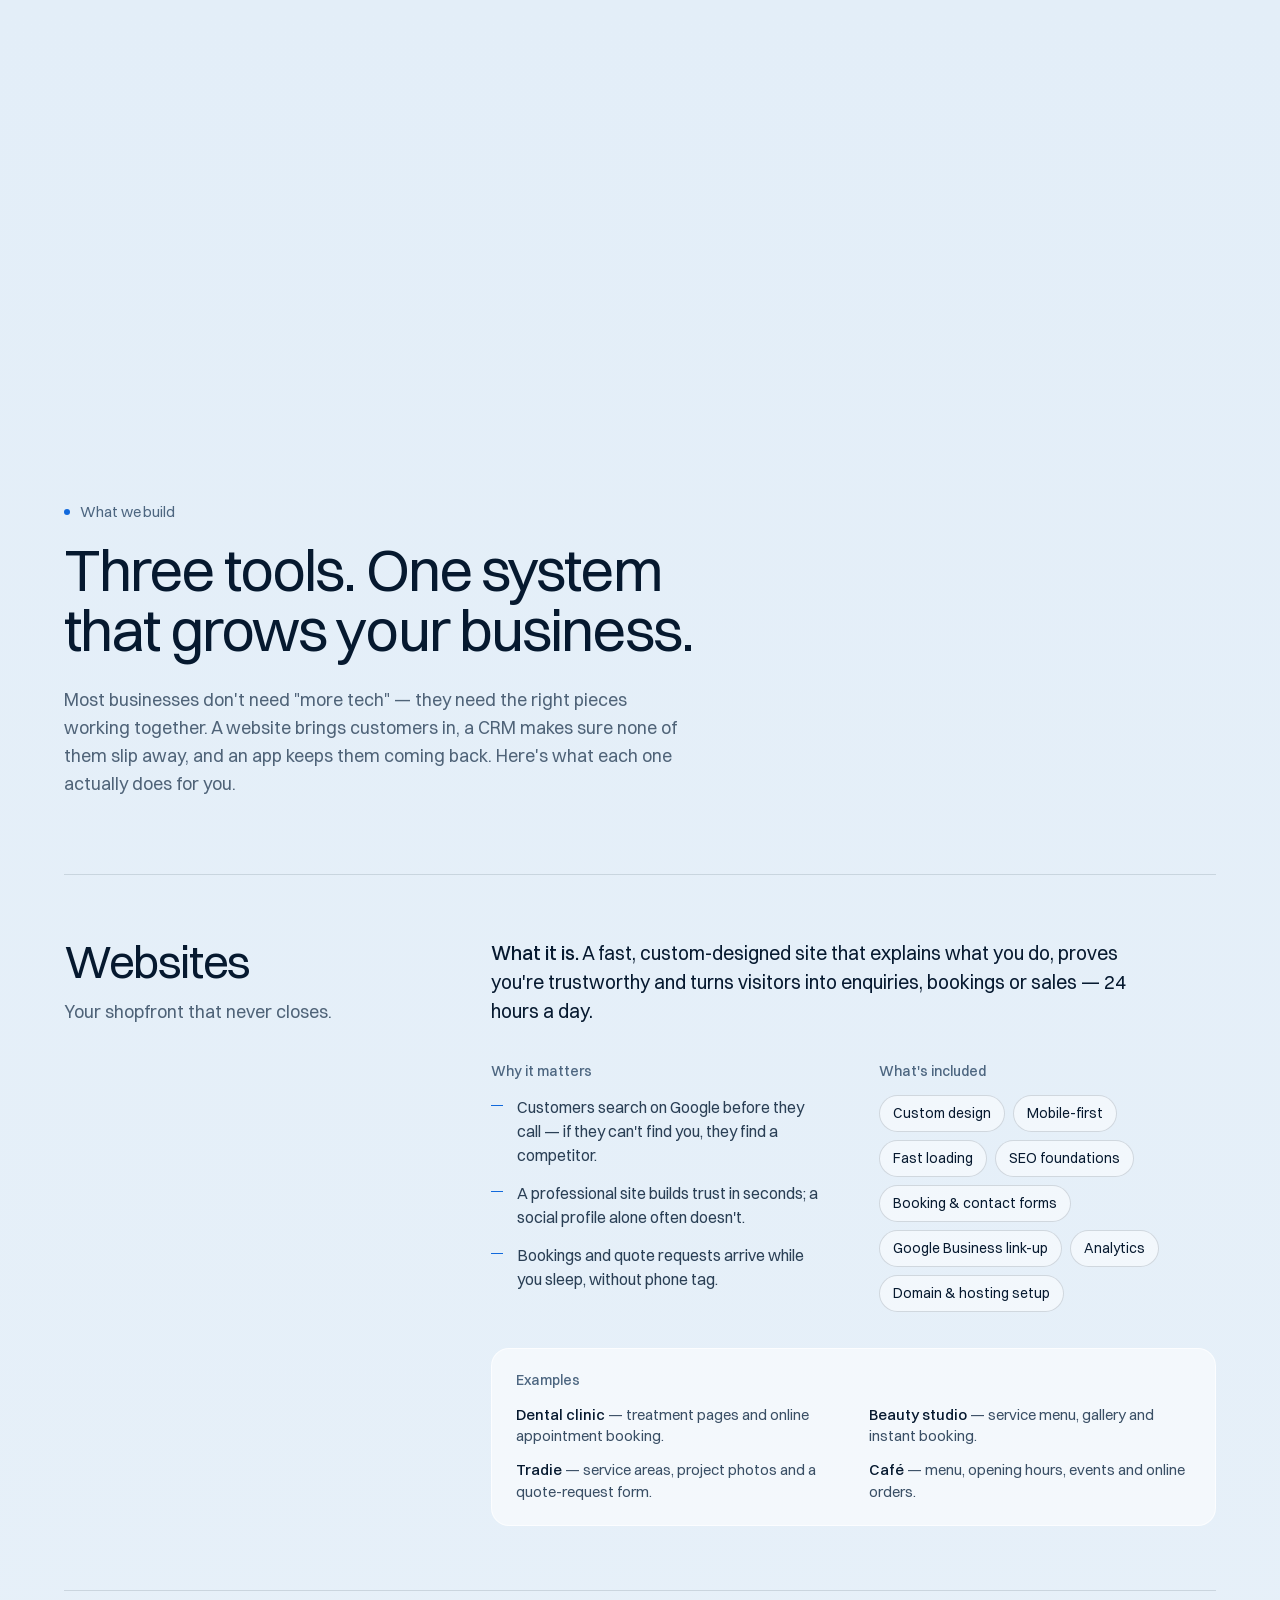
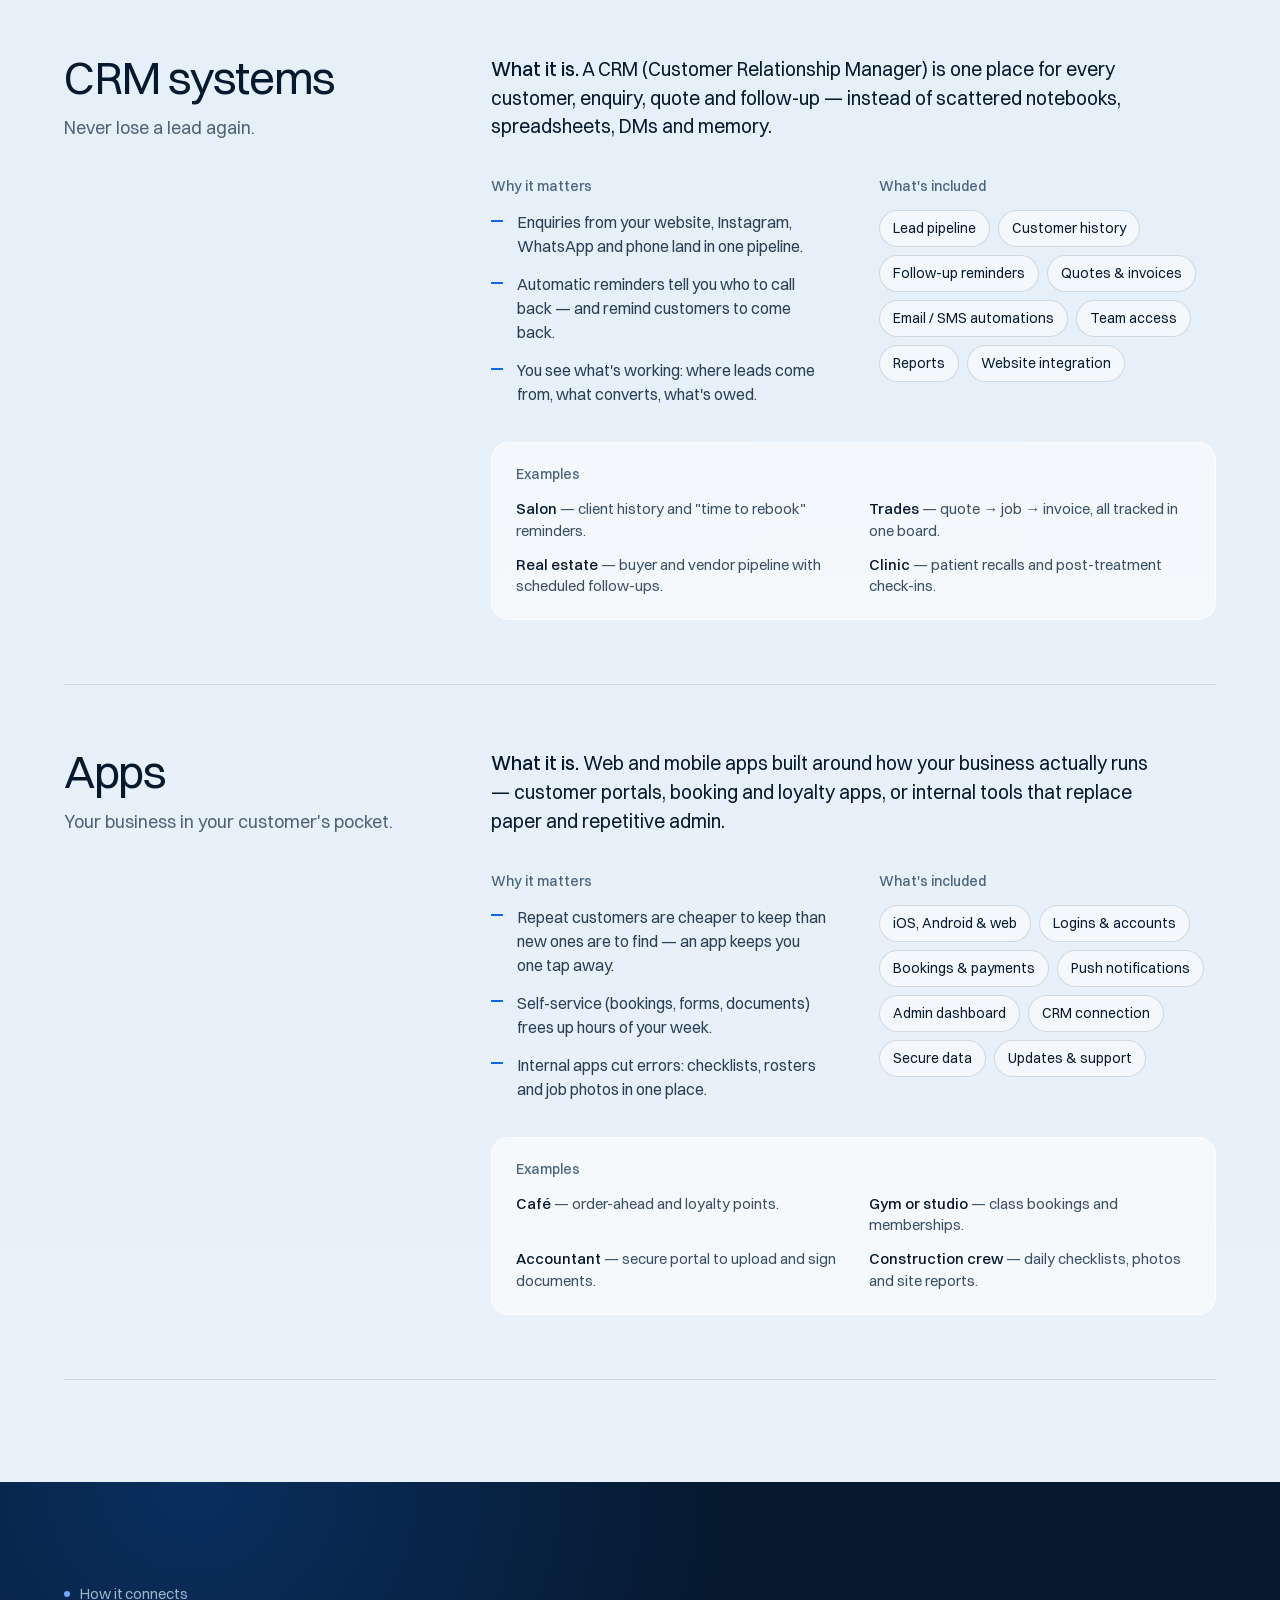
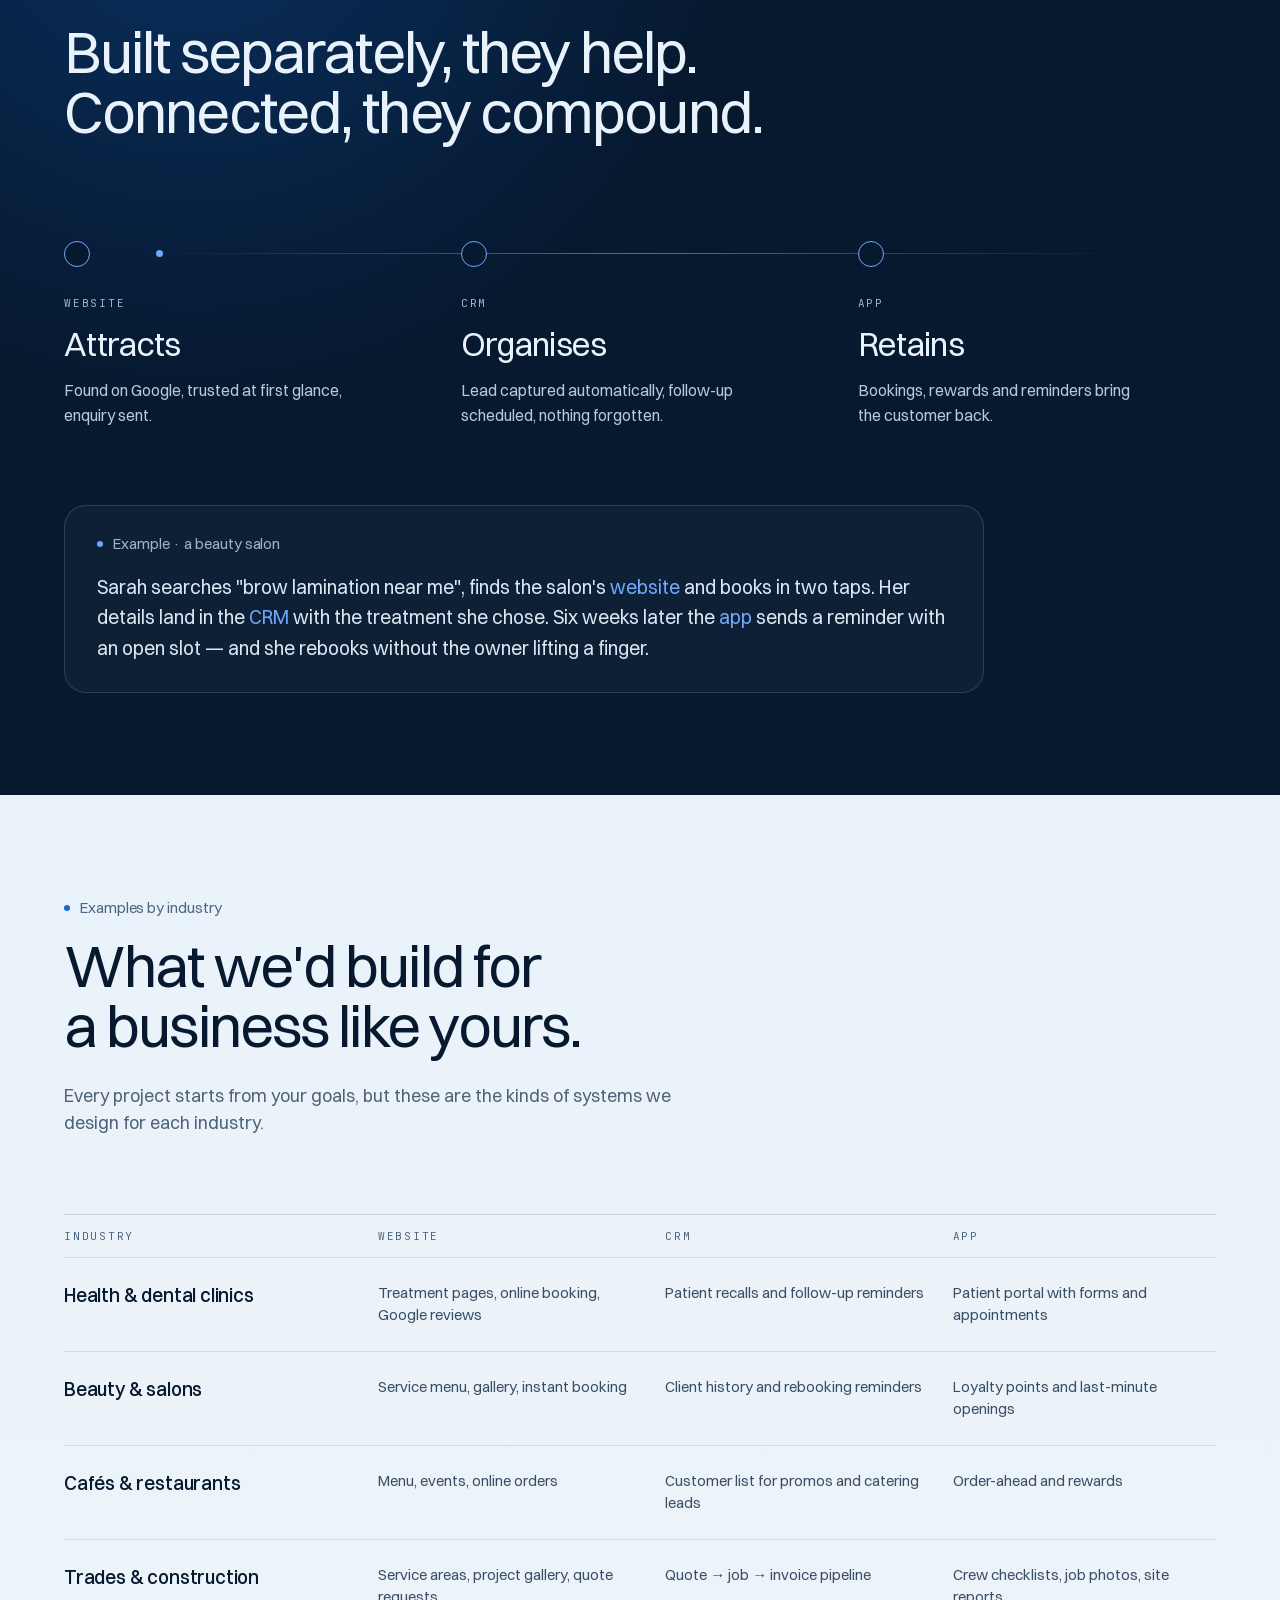
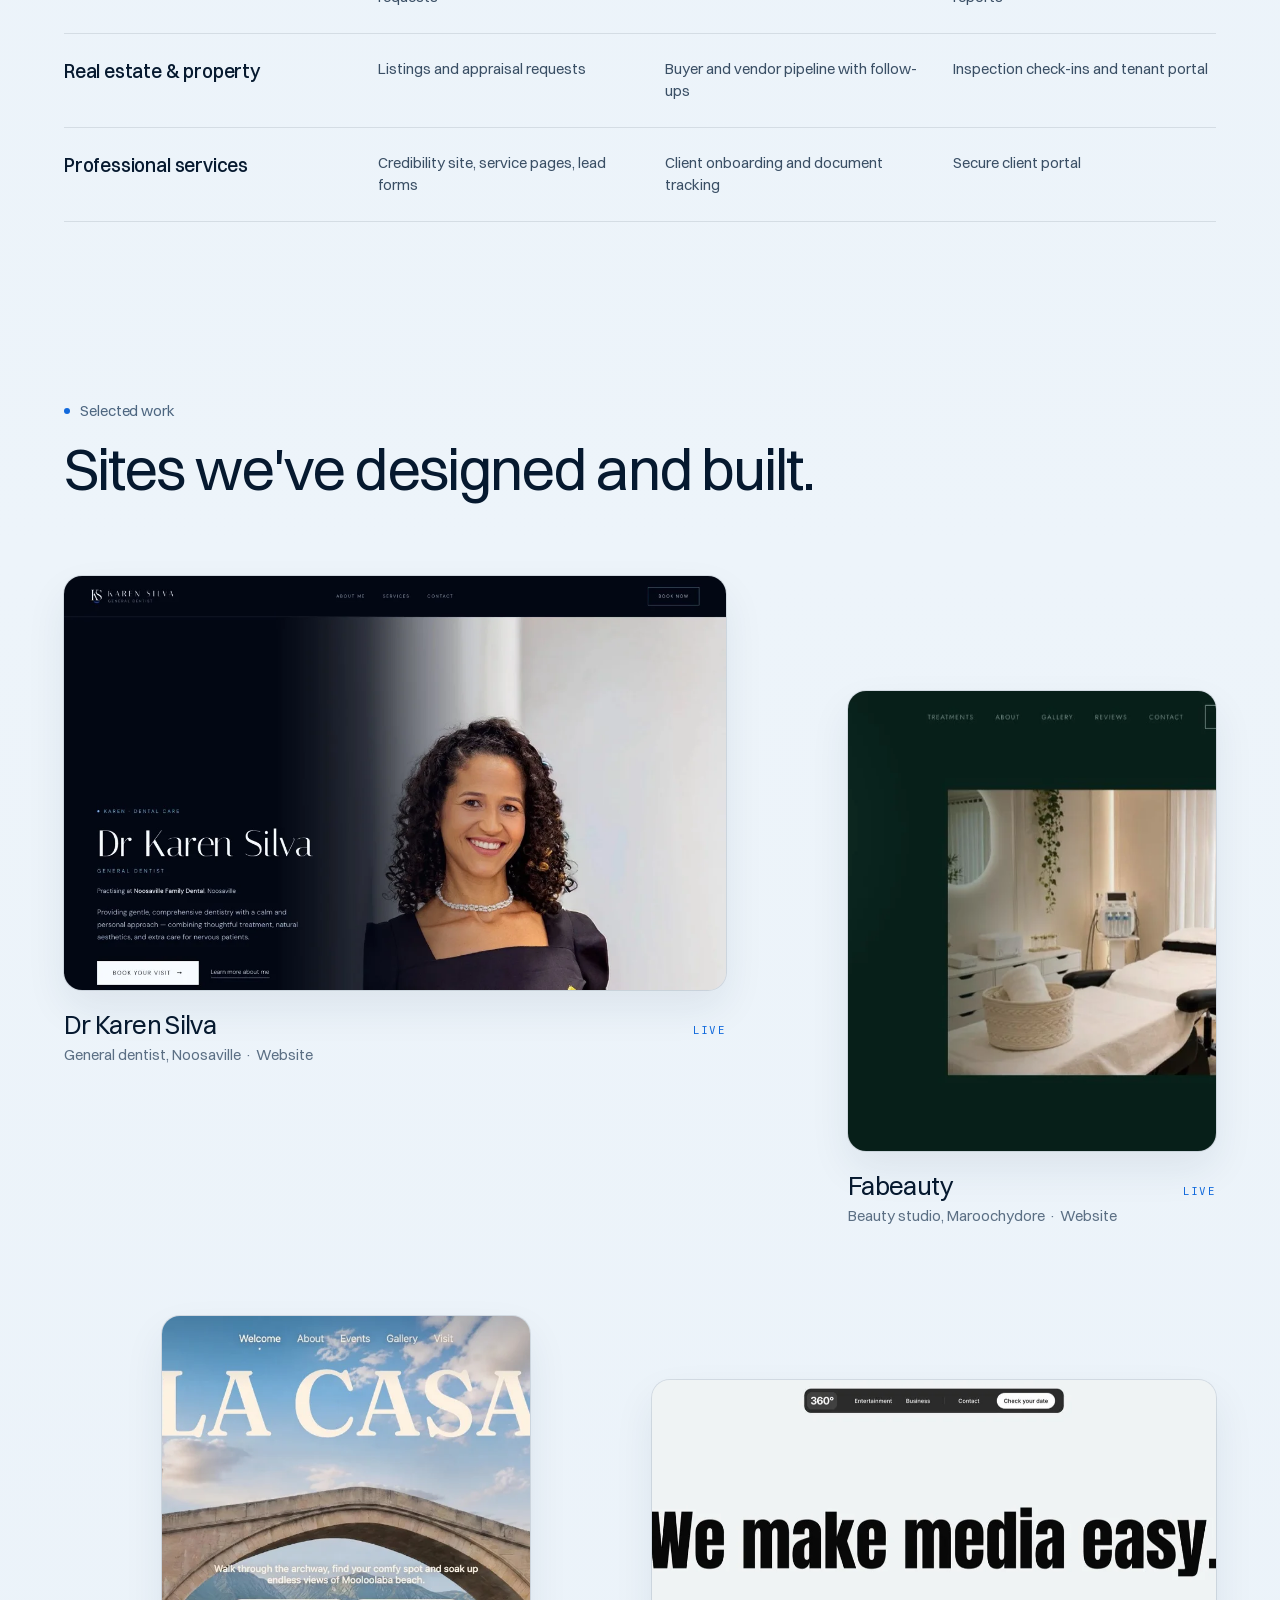
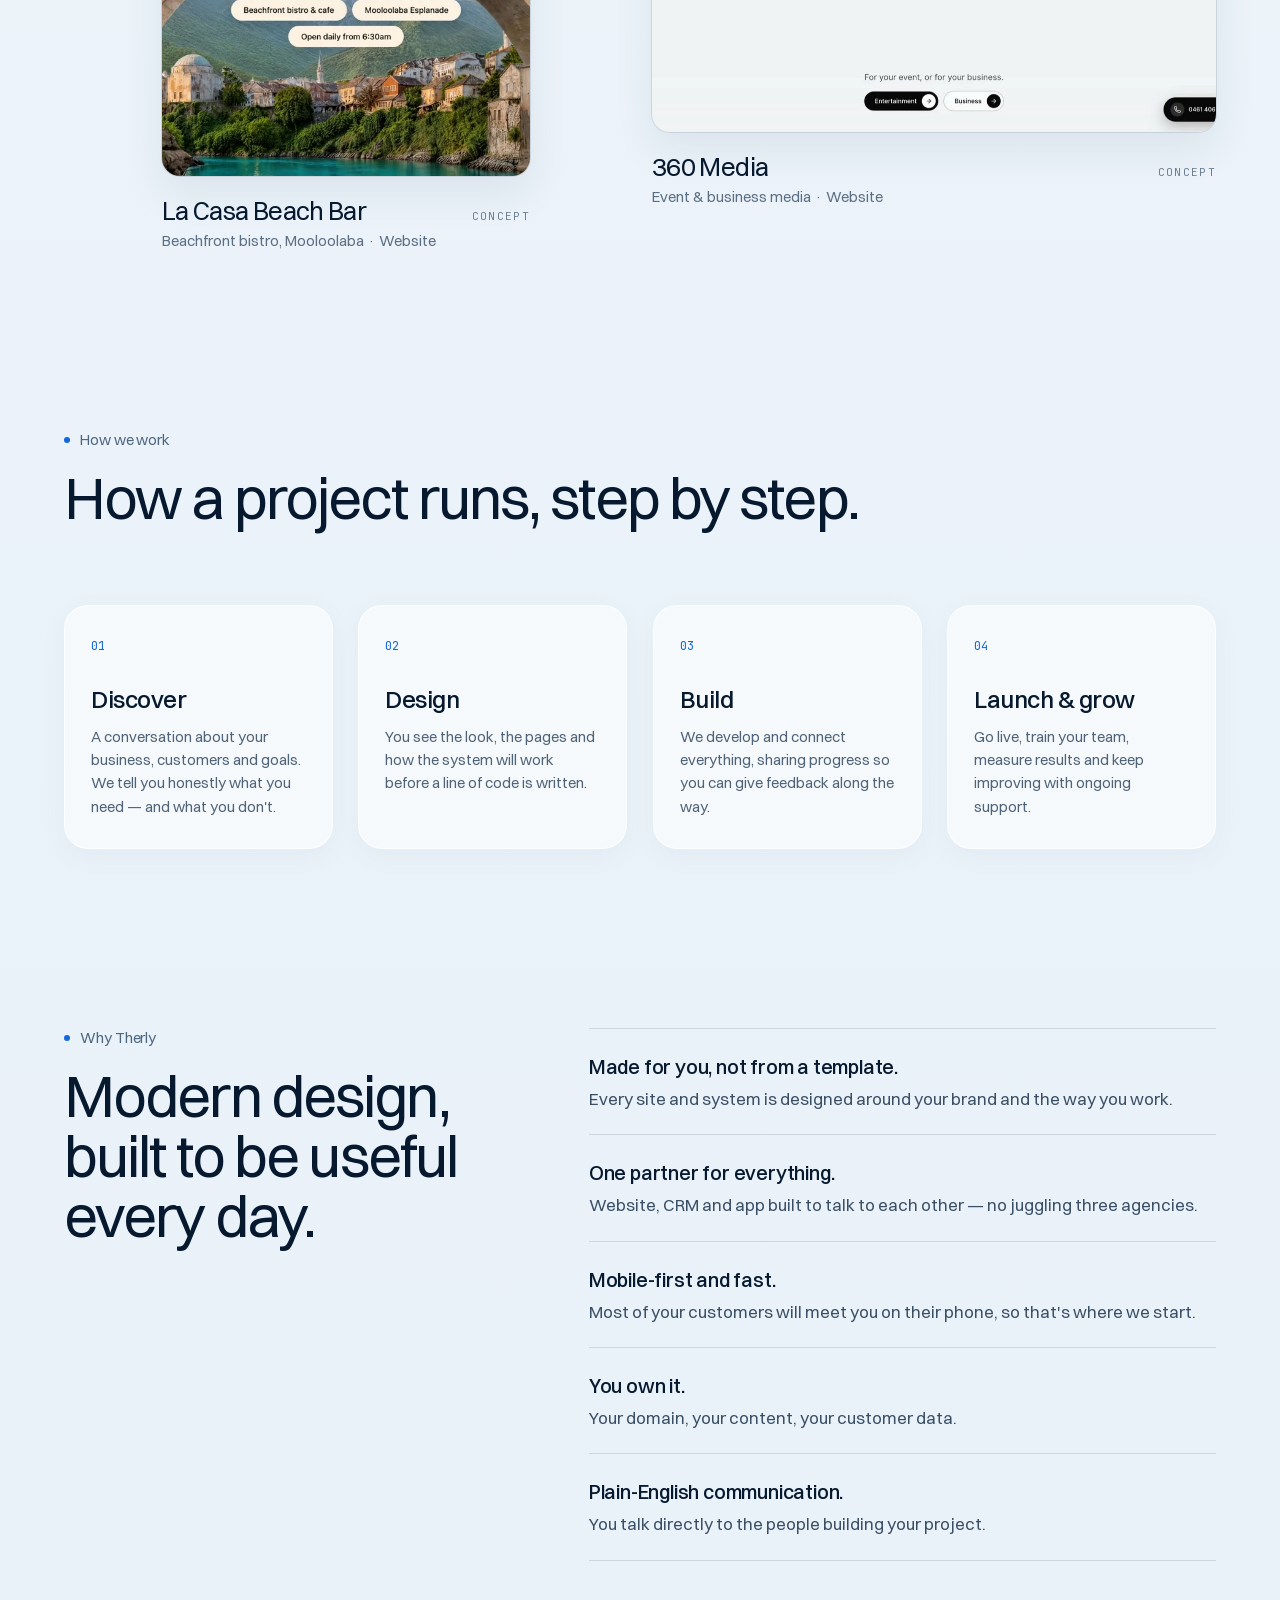
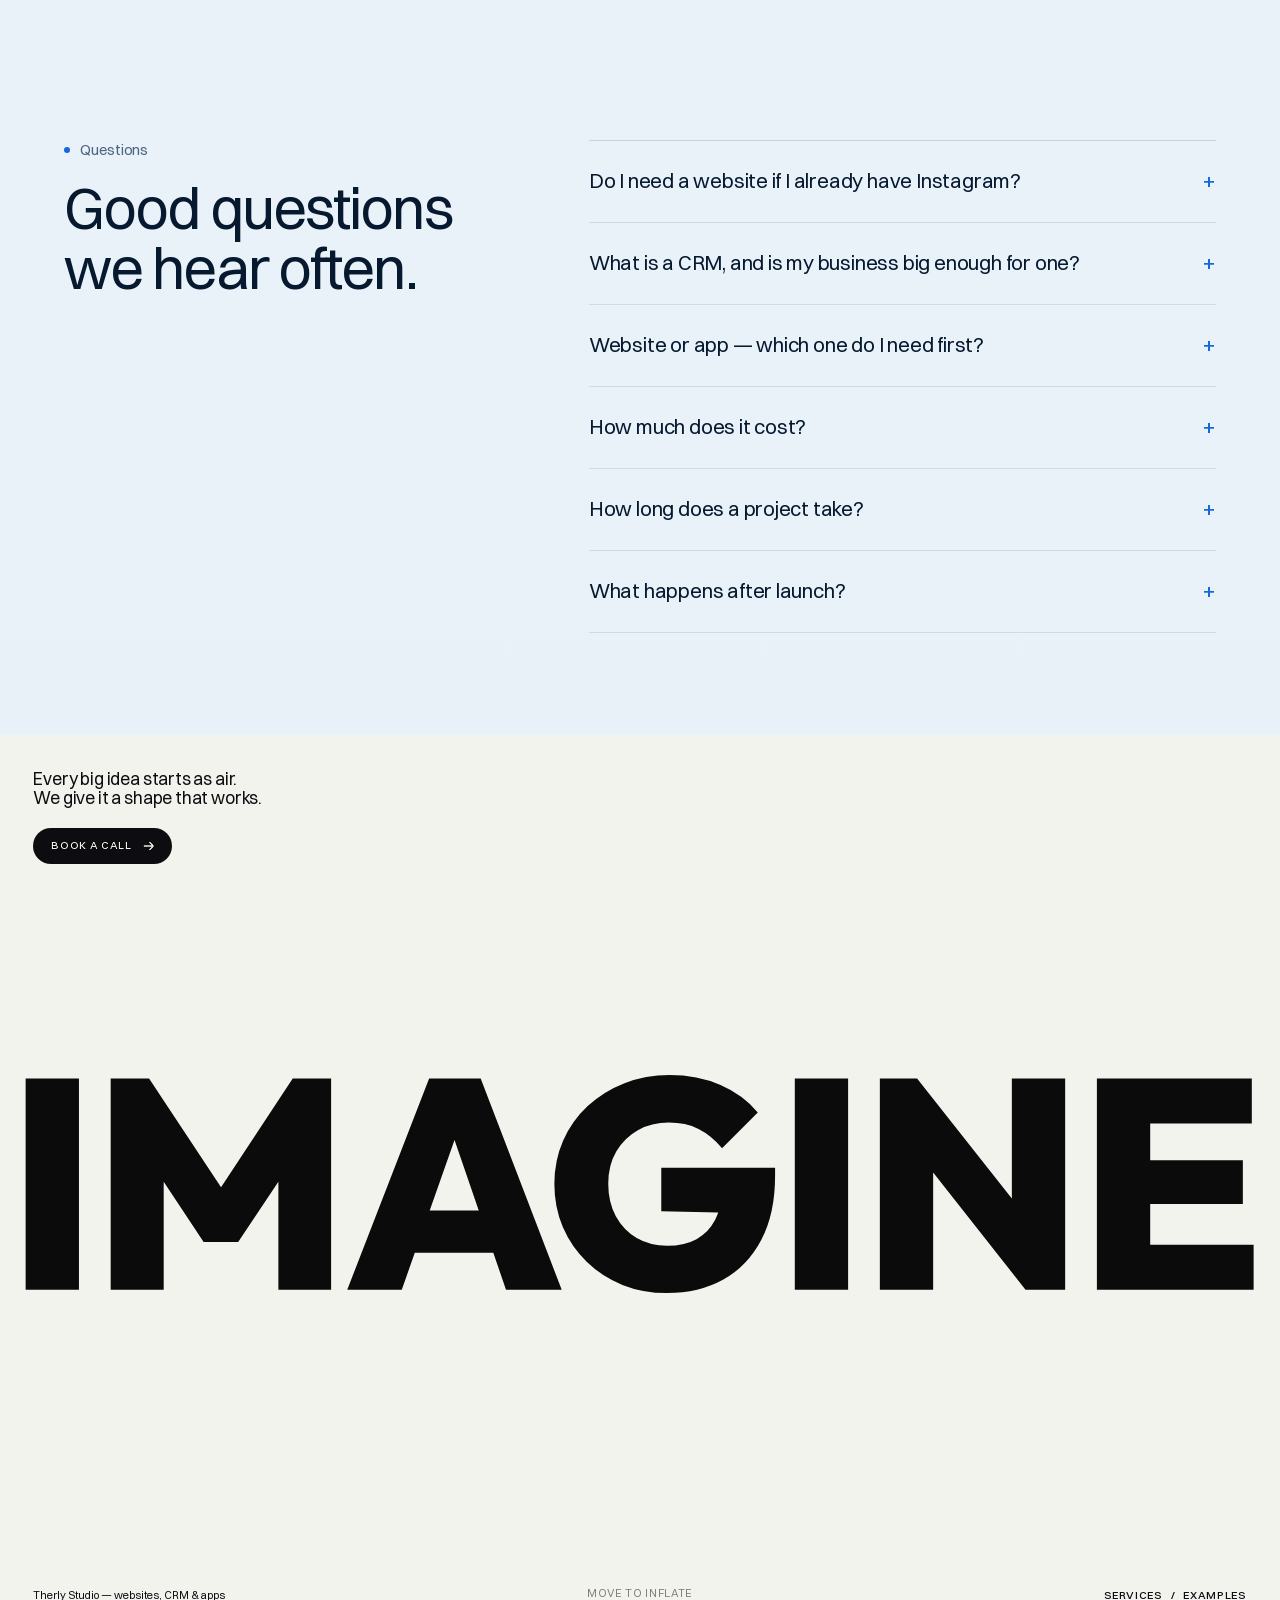
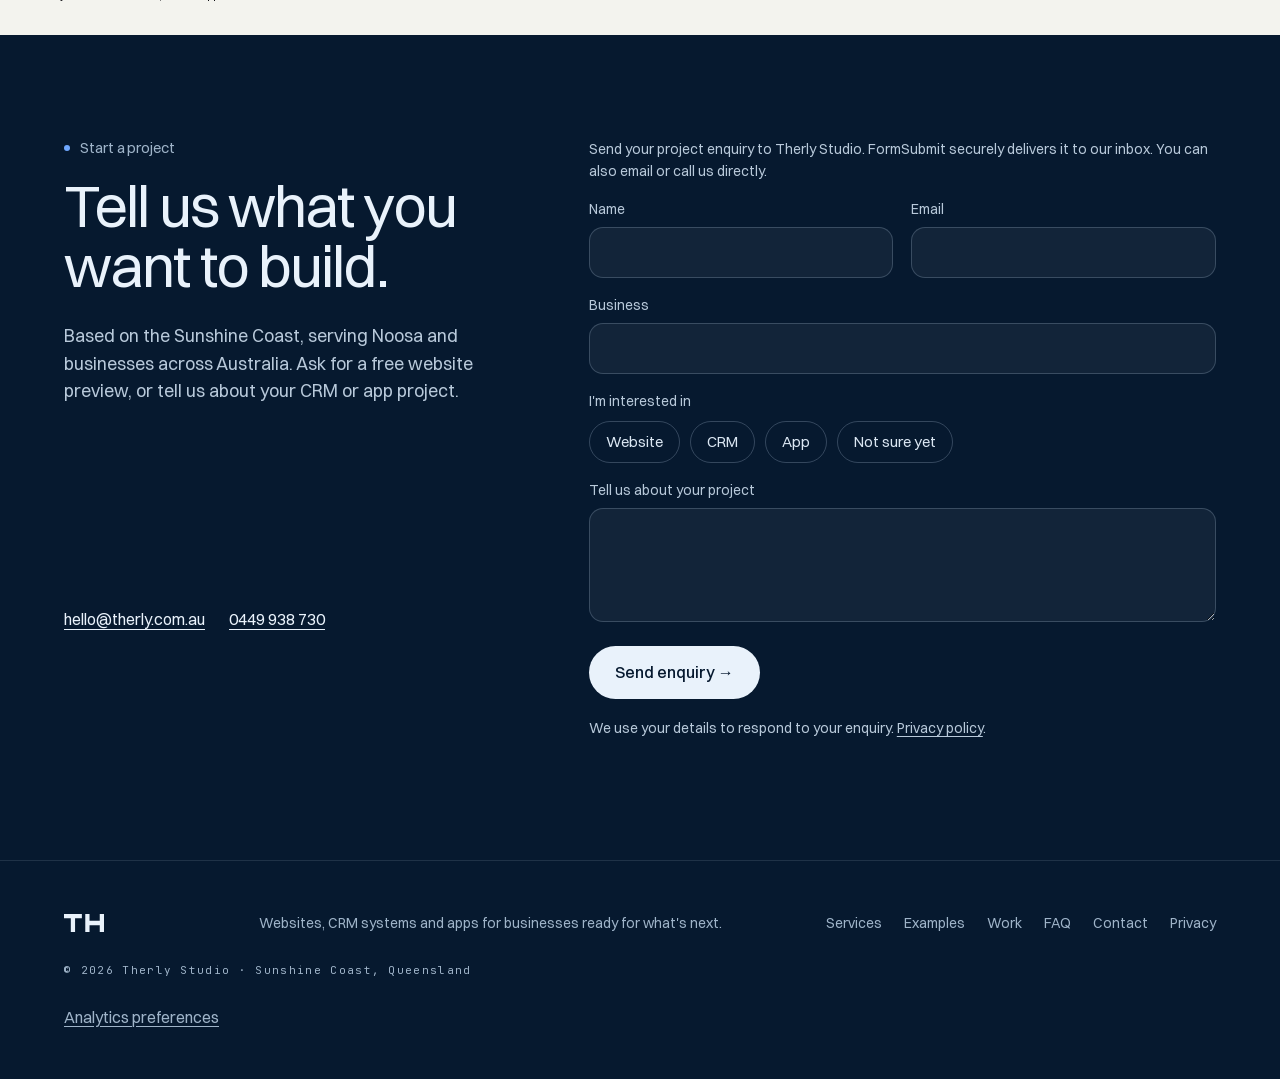
==== commit 465b20b4: "Update form note now that there is no spam check step Co-Authored-By: Claude Opus 5.5 <noreply@anthr" ====
--- a/index.html
+++ b/index.html
@@ -1149,7 +1149,7 @@
         <input type="hidden" name="_captcha" value="false">
         <input type="hidden" name="_next" value="https://therly.com.au/thanks/">
         <input type="text" name="_honey" tabindex="-1" autocomplete="off" aria-hidden="true" hidden>
-        <p class="form-note full">Send your project enquiry to Therly Studio. FormSubmit securely processes the form and may ask you to complete a spam check. You can also email or call us directly.</p>
+        <p class="form-note full">Send your project enquiry to Therly Studio. FormSubmit securely delivers it to our inbox. You can also email or call us directly.</p>
         <label>Name<input name="name" id="contact-name" autocomplete="name" maxlength="120" required aria-describedby="name-error"><span class="field-error" id="name-error" hidden></span></label>
         <label>Email<input name="email" id="contact-email" type="email" autocomplete="email" maxlength="254" required aria-describedby="email-error"><span class="field-error" id="email-error" hidden></span></label>
         <label class="full">Business<input name="business" autocomplete="organization" maxlength="160"></label>
